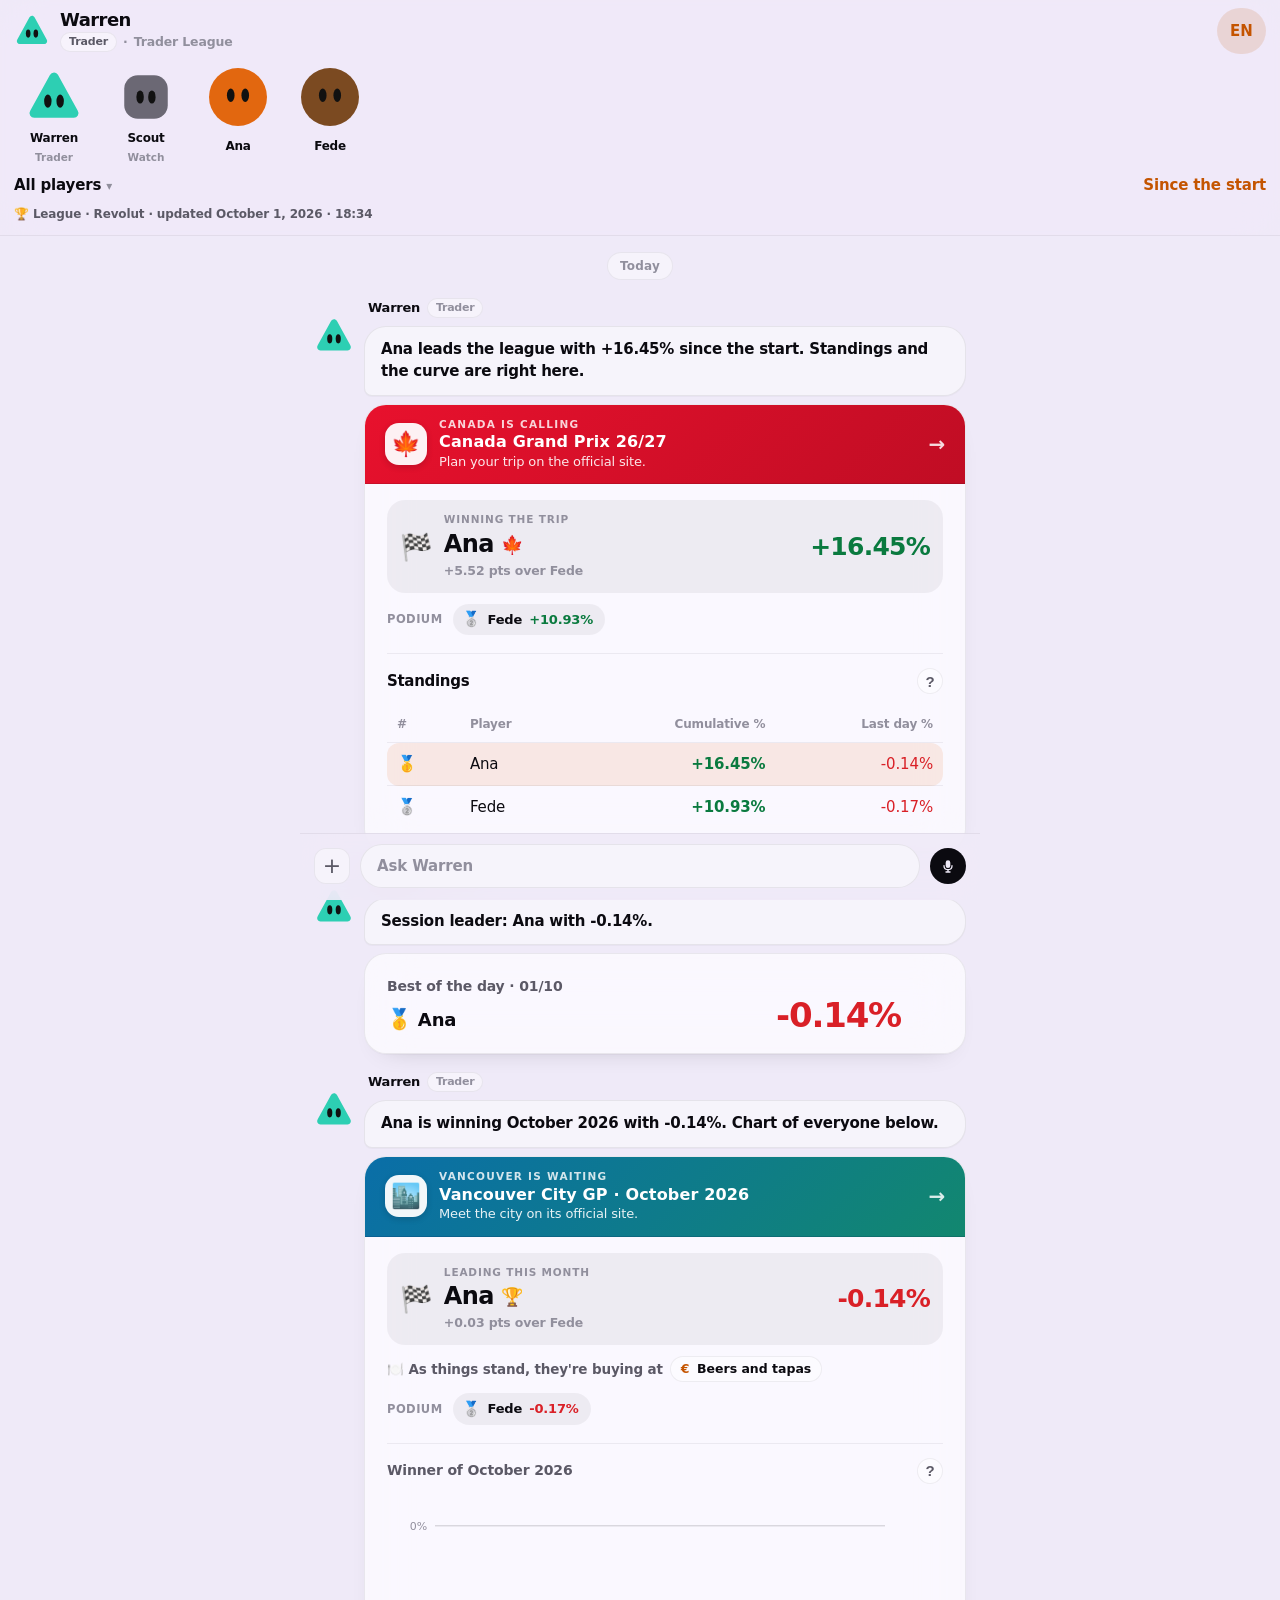
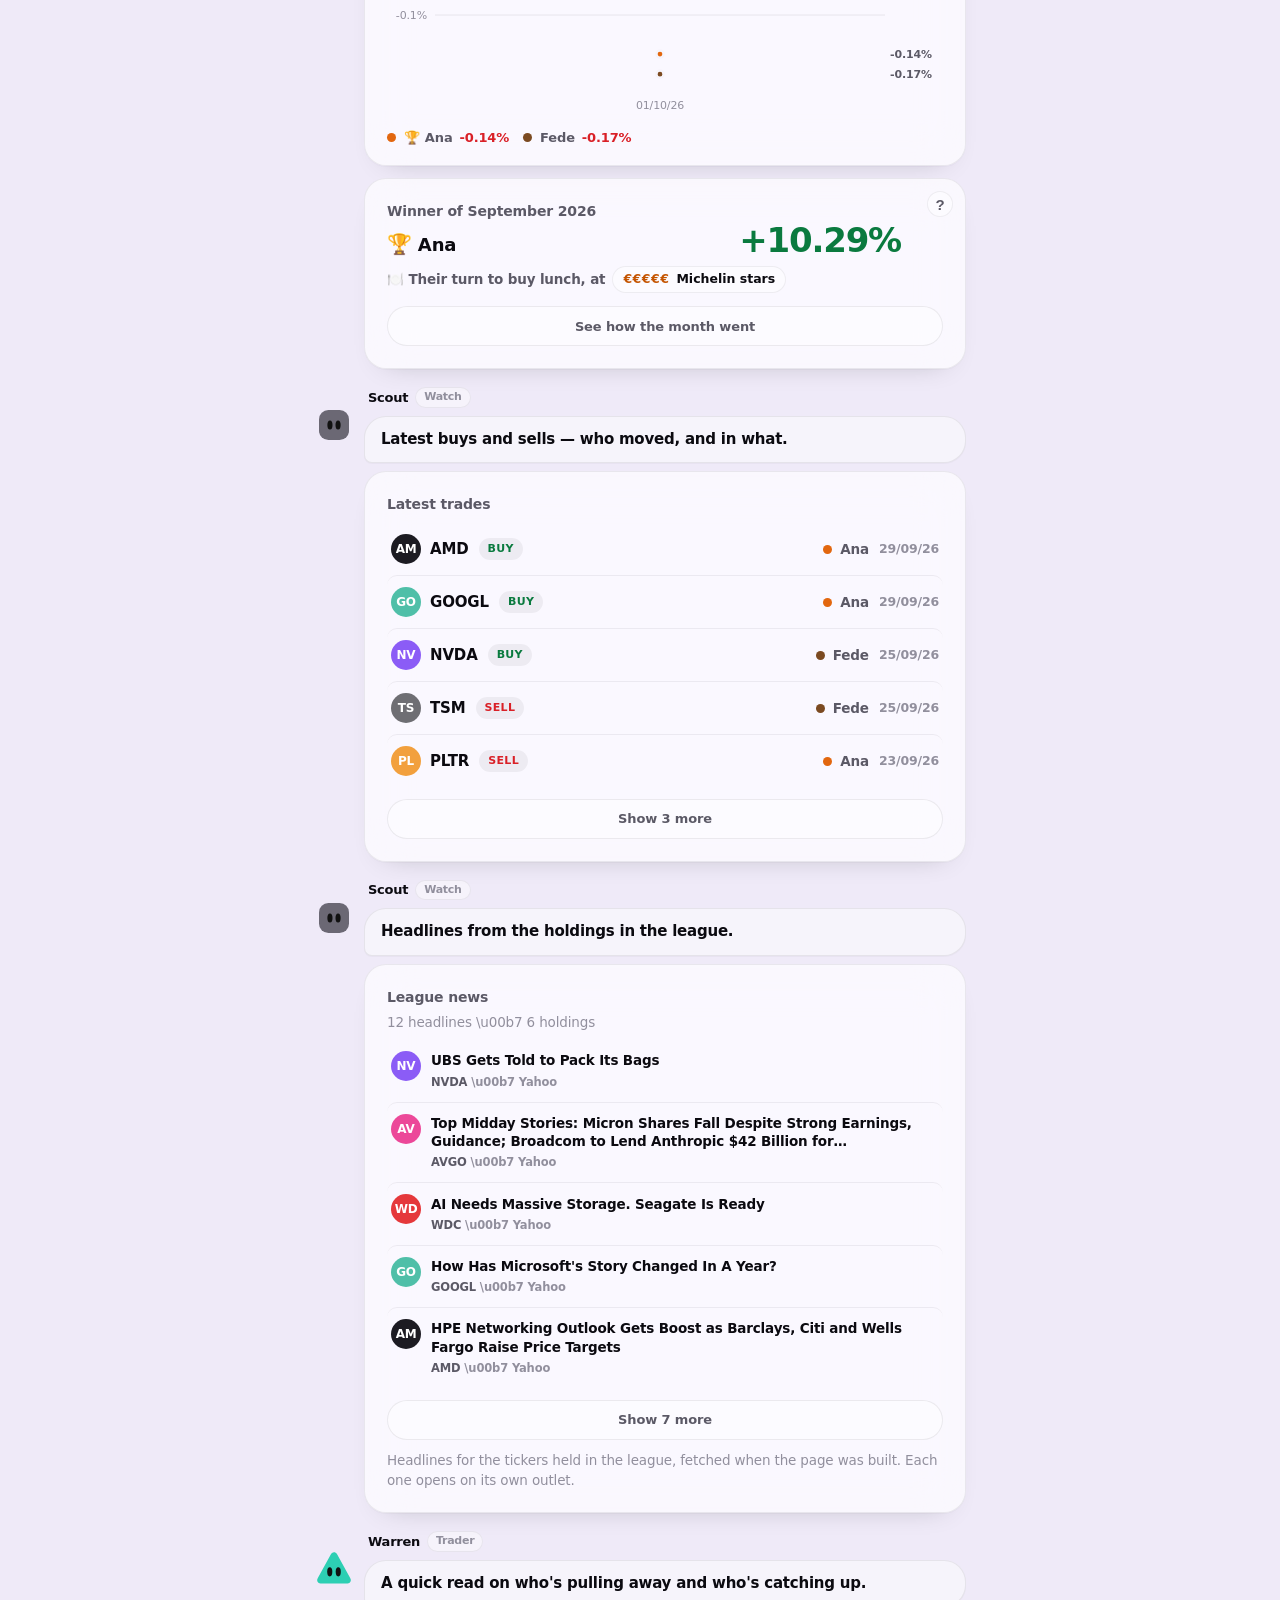
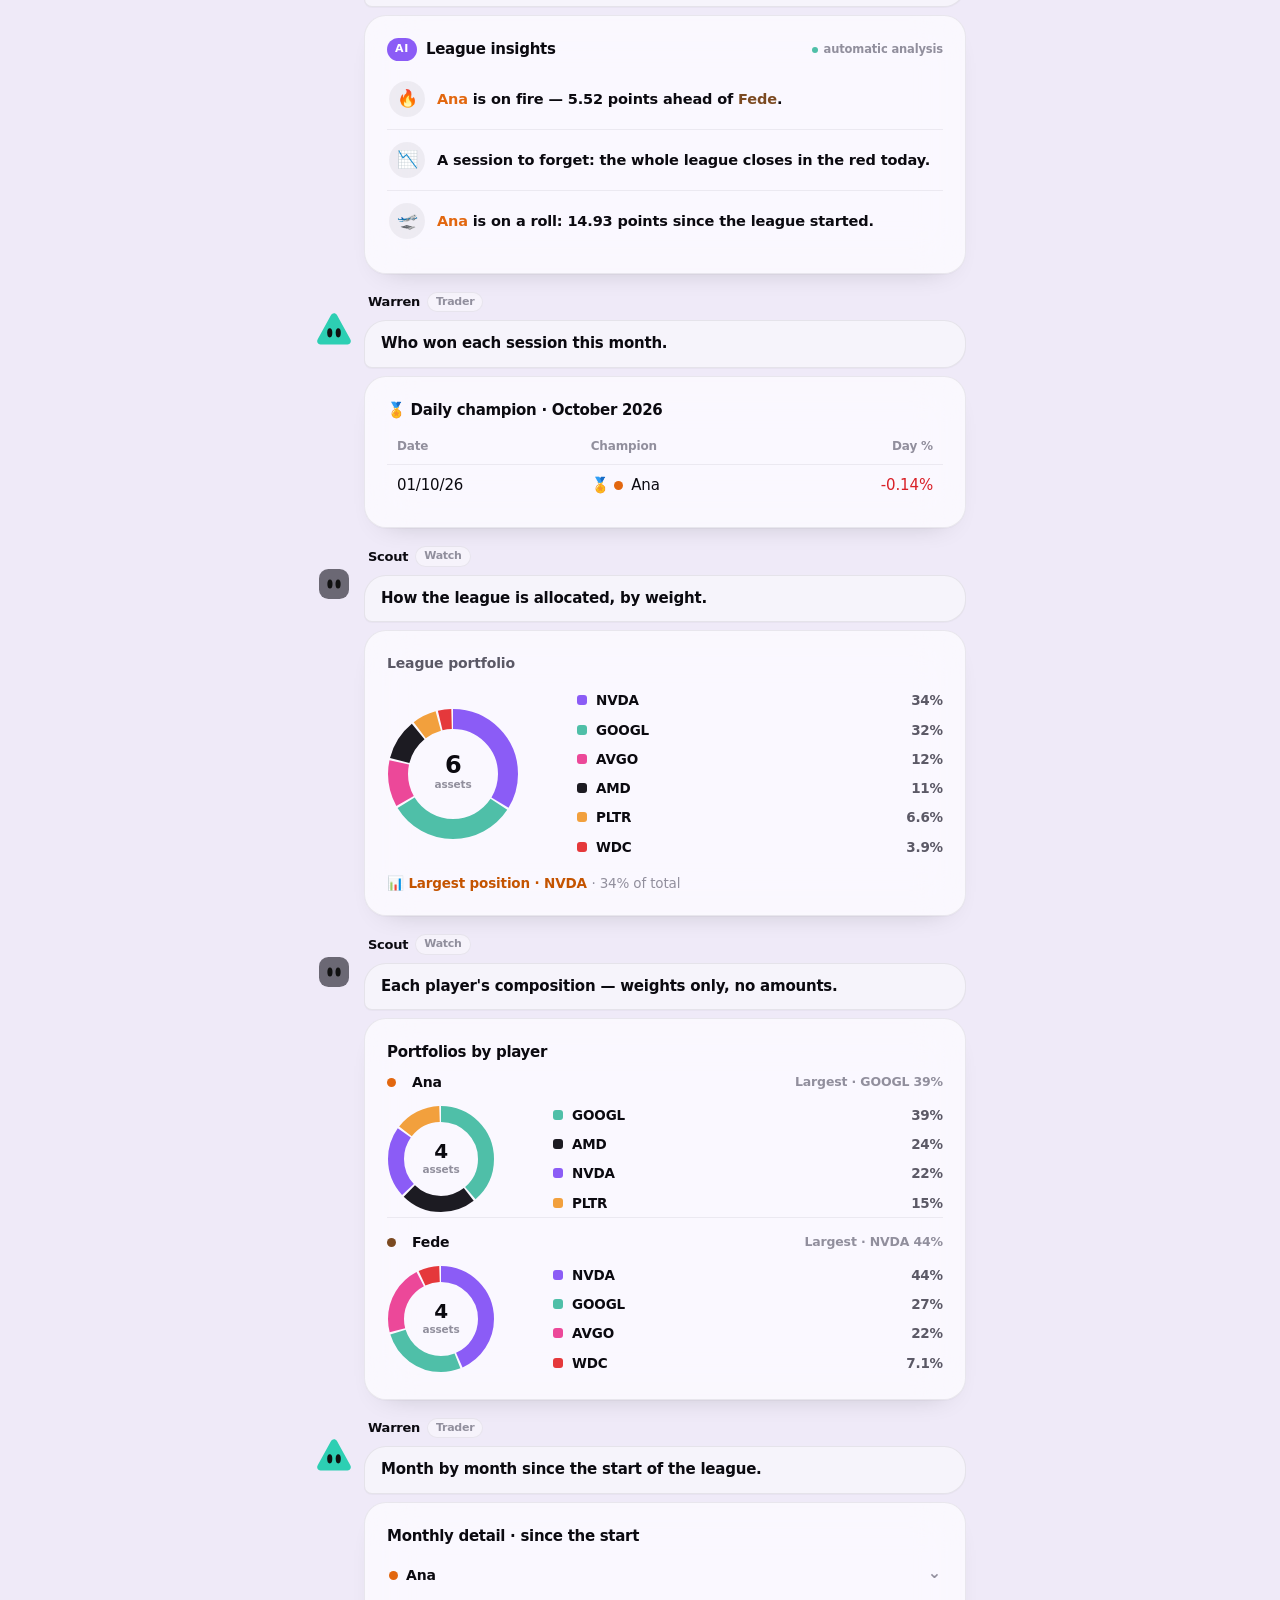
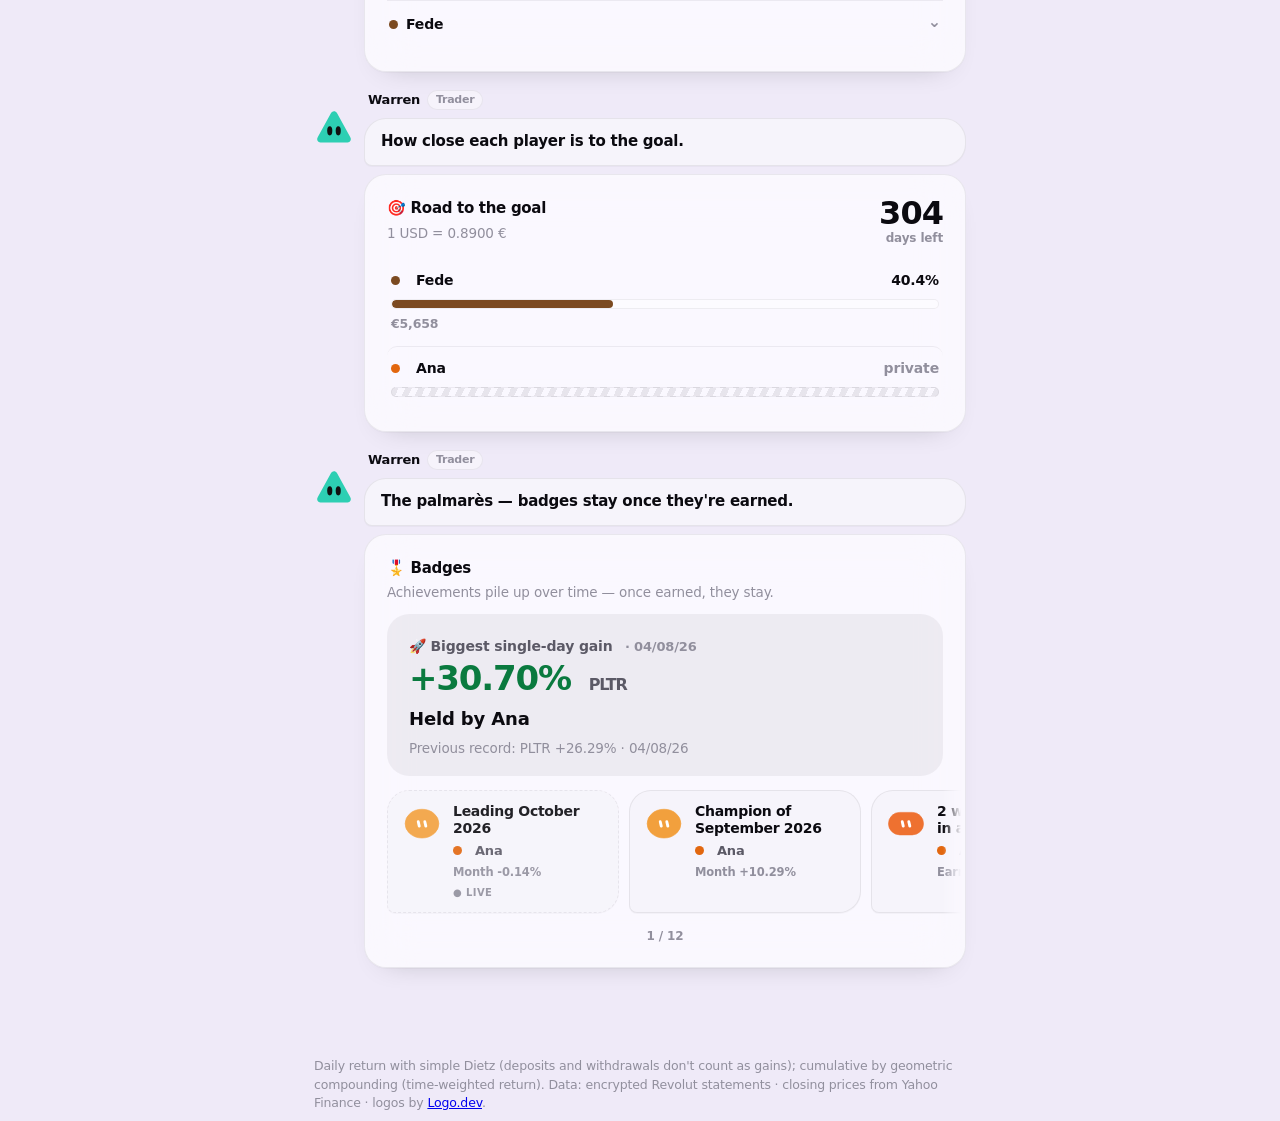
==== docs/index.html @ 8d46b1fe "Insignias que caben en el móvil y tarjetas con la paleta de los blobs (#101)" ====
<!doctype html>
<html lang="en">
<head>
<meta charset="utf-8">
<meta name="viewport" content="width=device-width, initial-scale=1, viewport-fit=cover">
<meta name="theme-color" content="#efeaf8" media="(prefers-color-scheme: light)">
<meta name="theme-color" content="#0e0d13" media="(prefers-color-scheme: dark)">
<link rel="apple-touch-icon" href="icon-ios.png">
<link rel="manifest" href="manifest.webmanifest" id="manifest-link">
<meta name="apple-mobile-web-app-title" content="Trader League" id="app-title-meta">
<title>🏆 Trader League</title>
<style>
:root {
    color-scheme: light;
    --ink: #0b0a10; --ink-2: #5b5966; --muted: #918f9d;
    --surface: rgba(255,255,255,0.66);
    --surface-2: rgba(255,255,255,0.42);
    --card-solid: #f6f4fb;
    --grid: rgba(11,10,16,0.08); --baseline: rgba(11,10,16,0.20);
    --ring: rgba(11,10,16,0.07); --hair: rgba(11,10,16,0.06);
    /* naranja de marca: tiñe botones, enlaces y estados activos. Tono
       profundo para que el blanco encima del botón y el texto de los
       enlaces se lean sobre el fondo claro. */
    --accent: #c45400;
    /* ganancias en verde y pérdidas en rojo (el código de color de toda la
       vida en bolsa). El rojo tira a carmín, no a teja, para que no se
       confunda con el naranja de la paleta de jugadores. */
    --up: #0a7a3f; --down: #d92027;
    --up-soft: rgba(10,122,63,0.14); --down-soft: rgba(217,32,39,0.14);
    --s1: #2a78d6; --s2: #1baf7a; --s3: #eda100; --s4: #008300;
    --s5: #4a3aa7; --s6: #e34948; --s7: #8a44cc; --s8: #eb6834;
    /* paleta de jugadores: naranja y marrón para los dos primeros y, a partir
       de ahí, tonos ocres (teja, oro viejo, cobre) para que todas las series
       se lean como una misma familia de color. */
    --p1: #e2670f; --p2: #7b4a21; --p3: #c08a12; --p4: #a63a1b;
    --p5: #8a6a2c; --p6: #ef9b3d; --p7: #55381f; --p8: #b56a3a;
    --aura-1: #ffe4c2; --aura-2: #dcd4ff; --aura-3: #ffd6ea; --aura-base: #efeaf8;
    /* paleta de los blobs (la misma familia que los agentes): colores planos y
       saturados para tickers, gráficos e insignias, en vez de tonos al azar. */
    --g1: #8b5cf6; --g2: #ee7130; --g3: #ec4899; --g4: #4fbfa8;
    --g5: #f2a03d; --g6: #e5383b; --g7: #6e6e73; --g8: #1c1b22;
    /* pastilla neutra (como «Trader» o «Coder»): gris plano, sin tinte */
    --chip: rgba(11,10,16,0.05);
  }
  @media (prefers-color-scheme: dark) {
    :root:not([data-theme="light"]) {
      color-scheme: dark;
      --ink: #f6f5fb; --ink-2: #b9b6c6; --muted: #86838f;
      --surface: rgba(30,29,38,0.62);
      --surface-2: rgba(30,29,38,0.40);
      --card-solid: #1b1a22;
      --grid: rgba(255,255,255,0.09); --baseline: rgba(255,255,255,0.22);
      --ring: rgba(255,255,255,0.10); --hair: rgba(255,255,255,0.07);
      --accent: #ea6d10;
      --up: #37c978; --down: #fa5252;
      --up-soft: rgba(55,201,120,0.18); --down-soft: rgba(250,82,82,0.18);
      --s1: #3987e5; --s2: #199e70; --s3: #c98500; --s4: #008300;
      --s5: #9085e9; --s6: #e66767; --s7: #a86fe0; --s8: #d95926;
      --p1: #ff9040; --p2: #a56b3f; --p3: #e6b93f; --p4: #e2664a;
      --p5: #c2a466; --p6: #ffc487; --p7: #8d7460; --p8: #cf8248;
      --aura-1: #3a2c55; --aura-2: #232c4d; --aura-3: #4a2740; --aura-base: #0e0d13;
      --g1: #9d74f8; --g2: #f2834a; --g3: #f062a8; --g4: #5ccdb5;
      --g5: #f4ad55; --g6: #ef5557; --g7: #8e8e94; --g8: #e9e8ee;
      --chip: rgba(255,255,255,0.08);
    }
  }
  :root[data-theme="dark"] {
    color-scheme: dark;
    --ink: #f6f5fb; --ink-2: #b9b6c6; --muted: #86838f;
    --surface: rgba(30,29,38,0.62);
    --surface-2: rgba(30,29,38,0.40);
    --card-solid: #1b1a22;
    --grid: rgba(255,255,255,0.09); --baseline: rgba(255,255,255,0.22);
    --ring: rgba(255,255,255,0.10); --hair: rgba(255,255,255,0.07);
    --accent: #ea6d10;
    --up: #37c978; --down: #fa5252;
    --up-soft: rgba(55,201,120,0.18); --down-soft: rgba(250,82,82,0.18);
    --s1: #3987e5; --s2: #199e70; --s3: #c98500; --s4: #008300;
    --s5: #9085e9; --s6: #e66767; --s7: #a86fe0; --s8: #d95926;
    --p1: #ff9040; --p2: #a56b3f; --p3: #e6b93f; --p4: #e2664a;
    --p5: #c2a466; --p6: #ffc487; --p7: #8d7460; --p8: #cf8248;
    --aura-1: #3a2c55; --aura-2: #232c4d; --aura-3: #4a2740; --aura-base: #0e0d13;
    --g1: #9d74f8; --g2: #f2834a; --g3: #f062a8; --g4: #5ccdb5;
    --g5: #f4ad55; --g6: #ef5557; --g7: #8e8e94; --g8: #e9e8ee;
    --chip: rgba(255,255,255,0.08);
  }
  * { box-sizing: border-box; margin: 0; }
  html {
    -webkit-text-size-adjust: 100%;
    min-height: 100%;
    background: var(--aura-base);
  }
  body {
    color: var(--ink);
    font: 15px/1.5 -apple-system, BlinkMacSystemFont, "SF Pro Display",
          system-ui, "Segoe UI", Roboto, sans-serif;
    letter-spacing: -0.01em;
    /* el aura del fondo se difumina justo arriba y la primera línea (el sello
       de «actualizado») le quedaba pegada: 34px de aire la despegan del borde
       —y del notch, que suma su propio safe-area. */
    padding:
      calc(34px + env(safe-area-inset-top))
      calc(14px + env(safe-area-inset-right))
      calc(40px + env(safe-area-inset-bottom))
      calc(14px + env(safe-area-inset-left));
    min-height: 100vh;
    min-height: 100dvh;
    background: transparent;
  }
  main { max-width: 760px; margin: 0 auto; display: grid; gap: 12px; }
  main > * { min-width: 0; }

  /* header */
  header { padding: 4px 6px 6px; }
  .eyebrow { color: var(--ink-2); font-size: 13px; font-weight: 600; }
  .hrow { display: flex; align-items: center; justify-content: space-between; gap: 12px; margin-top: 6px; }
  h1 { font-size: clamp(30px, 9vw, 40px); font-weight: 800; letter-spacing: -0.035em; line-height: 1.02; }
  .upload {
    flex: none; text-decoration: none; color: #fff; background: var(--accent);
    width: 46px; height: 46px; border-radius: 999px; display: grid; place-items: center;
    box-shadow: 0 8px 18px -6px color-mix(in srgb, var(--accent) 75%, transparent);
  }
  .upload svg { display: block; }
  .upload:active { transform: translateY(1px); }
  .hbtns { flex: none; display: flex; align-items: center; gap: 10px; }
  /* selector de idioma: el botón muestra el idioma activo y despliega el
     menú con los tres disponibles (inglés, japonés y francés). */
  .langwrap { position: relative; flex: none; }
  .lang {
    flex: none; border: 0; cursor: pointer; color: var(--accent);
    background: color-mix(in srgb, var(--accent) 14%, transparent);
    min-width: 46px; height: 46px; padding: 0 13px; border-radius: 999px;
    display: grid; place-items: center; font-family: inherit;
    font-weight: 800; font-size: 15px; letter-spacing: 0.01em; line-height: 1;
  }
  .lang:active { transform: translateY(1px); }
  .langmenu {
    position: absolute; z-index: 40; top: calc(100% + 8px); right: 0;
    min-width: 172px; padding: 6px; border-radius: 20px;
    background: var(--card-solid); border: 1px solid var(--ring);
    box-shadow: 0 1px 1px rgba(11,10,16,0.04), 0 18px 36px -20px rgba(11,10,16,0.55);
    display: grid; gap: 2px;
  }
  .langmenu[hidden] { display: none; }
  .langmenu button {
    display: flex; align-items: center; justify-content: space-between; gap: 10px;
    width: 100%; padding: 10px 12px; border: 0; border-radius: 14px; cursor: pointer;
    background: transparent; color: var(--ink); font-family: inherit;
    font-size: 15px; font-weight: 700; letter-spacing: -0.01em; text-align: left;
  }
  .langmenu button:hover { background: var(--surface-2); }
  .langmenu button[aria-checked="true"] { color: var(--accent); }
  .langmenu .tick { font-size: 13px; font-weight: 800; opacity: 0; }
  .langmenu button[aria-checked="true"] .tick { opacity: 1; }
  /* japonés: el título es más ancho (kana a cuerpo completo); se reduce y se
     fuerza a una sola línea para que no se parta en dos renglones */
  html[lang="ja"] h1 { font-size: clamp(22px, 6.4vw, 30px); white-space: nowrap; }
  .hbar { display: flex; align-items: center; justify-content: space-between; gap: 10px; margin-top: 14px; }
  .chip { font-weight: 700; font-size: 15px; color: var(--ink); }
  .chip .caret { color: var(--muted); font-size: 12px; }
  .period { font-weight: 700; font-size: 15px; color: var(--accent); }

  /* tarjetas */
  .card {
    background: var(--surface);
    -webkit-backdrop-filter: blur(24px) saturate(150%);
    backdrop-filter: blur(24px) saturate(150%);
    border: 1px solid var(--ring);
    border-radius: 26px; padding: 18px;
    box-shadow: 0 1px 1px rgba(11,10,16,0.03), 0 12px 28px -22px rgba(11,10,16,0.30);
  }
  .card h2 { font-size: 15px; font-weight: 700; letter-spacing: -0.02em; }
  .card.warn { border-color: color-mix(in srgb, var(--s3) 55%, var(--ring)); background: color-mix(in srgb, var(--s3) 10%, var(--surface)); }

  /* widgets */
  /* sin ``min-width: 0`` una tabla ancha estiraría su tarjeta y con ella toda
     la página: así la clasificación se desplaza dentro de su propio ``.overx``. */
  #widgets > * { min-width: 0; }
  .widget { position: relative; overflow: hidden; padding-bottom: 0; }
  /* interrogante: abre el modal que explica cómo se calcula la rentabilidad */
  .whelp { position: absolute; z-index: 3; top: 12px; right: 12px;
           width: 26px; height: 26px; border-radius: 999px; flex: none;
           border: 1px solid var(--hair); background: var(--surface-2);
           color: var(--ink-2); font-size: 15px; font-weight: 800; line-height: 1;
           cursor: pointer; display: grid; place-items: center;
           transition: color .12s ease, border-color .12s ease; }
  .whelp:hover { color: var(--accent); border-color: color-mix(in srgb, var(--accent) 45%, var(--hair)); }
  .whelp:active { transform: translateY(1px); }
  #month-prev-card .wlabel { padding-right: 34px; }
  .wlabel { color: var(--ink-2); font-size: 14px; font-weight: 600; }
  .wbig { font-size: clamp(26px, 8vw, 34px); font-weight: 800; letter-spacing: -0.035em; line-height: 1.1; margin-top: 3px; display: flex; align-items: baseline; flex-wrap: wrap; gap: 4px 10px; }
  .wbig.sm { font-size: clamp(22px, 6.6vw, 28px); white-space: nowrap; }
  .num { font-variant-numeric: tabular-nums; }
  /* «mercado cerrado»: etiqueta junto al ganador de la última jornada, para
     que se vea que el dato es de la sesión ya cerrada y no de hoy. */
  .closed-tag { flex: none; font-size: 11px; font-weight: 800; letter-spacing: 0.03em;
                text-transform: uppercase; padding: 3px 9px; border-radius: 999px;
                background: var(--surface-2); border: 1px solid var(--hair);
                color: var(--ink-2); }
  @keyframes pulse {
    0% { box-shadow: 0 0 0 0 color-mix(in srgb, currentColor 55%, transparent); }
    70% { box-shadow: 0 0 0 6px transparent; }
    100% { box-shadow: 0 0 0 0 transparent; }
  }
  .wsub { color: var(--ink-2); font-size: 13.5px; font-weight: 600; margin-top: 4px; }
  .bestname { color: var(--ink); font-size: 18px; font-weight: 700; margin-top: 8px; display: flex; align-items: center; gap: 6px; flex-wrap: wrap; }
  .bestname .medal { font-size: 20px; line-height: 1; }
  .wsub.muted { color: var(--muted); font-weight: 500; }
  .wsub.treat { color: var(--ink-2); font-weight: 700; margin-top: 6px;
                display: flex; align-items: center; gap: 7px; flex-wrap: wrap; }
  /* categoría del restaurante: la rentabilidad del mes decide lo caro que es
     el sitio donde invita el ganador. El chip cuelga de la frase («le toca
     invitar a…») y abre la misma escala que la ? de la tarjeta. */
  .tchip { display: inline-flex; align-items: center; gap: 7px; cursor: pointer;
           font: inherit; font-size: 12.5px; font-weight: 700; color: var(--ink);
           padding: 3px 10px; border-radius: 999px;
           background: var(--surface-2); border: 1px solid var(--hair);
           transition: border-color .12s ease; }
  .tchip:hover { border-color: color-mix(in srgb, var(--accent) 45%, var(--hair)); }
  .tchip:active { transform: translateY(1px); }
  .tchip .eur { color: var(--accent); font-weight: 800; letter-spacing: 0.04em; }
  svg.spark { display: block; width: 100%; height: 100%; }
  /* «mejor del día»: tarjeta a ancho completo (nombre a la izquierda, % a la
     derecha), con el aire de abajo que el resto de widgets deja para su spark. */
  #best-card { padding-bottom: 18px; }
  #best-card .bestname { margin-top: 6px; }
  /* «mejor del mes pasado»: mismo formato que el mejor del día (titular + %) y
     un «ver más» al pie que abre la gráfica del mes en el segundo nivel. */
  #month-prev-card .bestname { margin-top: 6px; }
  #month-prev-card .more { margin-top: 14px; }

  /* «ganador del mes»: el mes en curso va a ancho completo con la evolución de
     todos los jugadores (cada uno con su color), no solo la del campeón; el mes
     pasado se queda en titular y manda su gráfica al segundo nivel. */
  .mrow { display: grid; grid-template-columns: 1fr; gap: 12px; }
  .card.widget.month { padding-bottom: 18px; }
  .mhead { display: flex; align-items: flex-end; justify-content: space-between;
           gap: 10px 16px; flex-wrap: wrap; }
  .mhead .mhead-l { min-width: 0; }
  .mhead .wbig { margin-top: 0; }
  .mchart { margin-top: 12px; }
  .mchart svg { display: block; width: 100%; height: auto; }
  .mlegend { margin-top: 10px; gap: 7px 14px; font-size: 12.5px; }
  .mlegend .mval { margin-left: 7px; font-weight: 700; font-variant-numeric: tabular-nums; }
  .mlegend .mtrophy { margin-right: 5px; }

  /* insignias (badges): récord destacado de la liga + rejilla de logros. */
  .card.record { padding-bottom: 18px; background: var(--chip); border: none;
                 box-shadow: none; -webkit-backdrop-filter: none; backdrop-filter: none; }
  .record .record-tk { font-size: 16px; font-weight: 700; color: var(--ink-2); margin-left: 8px; }
  #record-date { color: var(--muted); font-weight: 600; font-size: 13px; margin-left: 8px; }
  /* carrusel: cada logro es su propia tarjeta y se pasan deslizando en
     horizontal, con anclaje (scroll-snap) para que ninguna quede a medias. El
     carril se sale del acolchado de la tarjeta para llegar a los bordes: así se
     ve que hay más insignias esperando a la derecha. */
  .badge-rail {
    display: flex; gap: 10px; overflow-x: auto; overscroll-behavior-x: contain;
    scroll-snap-type: x mandatory; -webkit-overflow-scrolling: touch;
    margin: 0 -18px; padding: 2px 18px 4px; scroll-padding-left: 18px;
    scrollbar-width: none;
    /* las tarjetas que entran y salen se desvanecen en los bordes en vez de
       cortarse a hachazos contra el borde redondeado de la tarjeta madre */
    -webkit-mask-image: linear-gradient(to right, transparent 0, #000 18px,
                        #000 calc(100% - 18px), transparent 100%);
    mask-image: linear-gradient(to right, transparent 0, #000 18px,
                #000 calc(100% - 18px), transparent 100%);
  }
  .badge-rail::-webkit-scrollbar { display: none; }
  .badge-rail:focus-visible { outline: 2px solid var(--accent); outline-offset: 3px; border-radius: 18px; }
  .badge { position: relative; display: flex; align-items: flex-start; gap: 11px;
           padding: 12px 14px; border-radius: 22px 22px 22px 8px;
           background: var(--card-solid); border: 1px solid var(--ring);
           box-shadow: 0 1px 1px rgba(11,10,16,0.03);
           flex: 0 0 clamp(196px, 72%, 232px); scroll-snap-align: start; }
  /* puntos del carrusel (o «3 / 27» si hay demasiadas para pintar un punto por
     insignia): indican en cuál se está y permiten saltar a otra. */
  .badge-nav { display: flex; justify-content: center; align-items: center; gap: 6px; margin-top: 10px; }
  .badge-nav button { width: 7px; height: 7px; padding: 0; border: 0; border-radius: 999px;
                      background: var(--hair); cursor: pointer;
                      transition: width .18s ease, background-color .18s ease; }
  .badge-nav button.on { width: 20px; background: var(--accent); }
  .badge-nav .count { font-size: 12px; font-weight: 700; color: var(--muted);
                      font-variant-numeric: tabular-nums; }
  .badge.prov { border-style: dashed; opacity: 0.9; }
  .badge .bico, .mbadge-chip .i { flex: 0 0 auto; display: block; }
  .badge .bico { width: 40px; height: 40px; }
  .bico svg, .mbadge-chip .i svg { display: block; width: 100%; height: 100%; }
  .badge .btext { min-width: 0; }
  .badge .btitle { font-weight: 800; font-size: 14px; letter-spacing: -0.02em; color: var(--ink); line-height: 1.2; }
  .badge .bwho { display: flex; align-items: center; gap: 5px; margin-top: 4px;
                 font-size: 13px; font-weight: 700; letter-spacing: -0.015em; color: var(--ink-2); }
  .badge .bmeta { font-size: 11.5px; color: var(--muted); font-weight: 600; margin-top: 3px; }
  .badge .ptag { font-size: 10px; font-weight: 700; letter-spacing: .04em; text-transform: uppercase;
                 color: var(--muted); margin-top: 4px; }
  /* insignias compactas dentro de la ficha del jugador */
  .mbadges { display: flex; flex-wrap: wrap; gap: 8px; }
  .mbadge-chip { display: inline-flex; align-items: center; gap: 7px;
                 background: var(--chip); border: 1px solid transparent;
                 padding: 5px 12px 5px 6px; border-radius: 999px;
                 font-weight: 700; font-size: 13px; color: var(--ink); }
  .mbadge-chip.prov { border: 1px dashed var(--hair); }
  .mbadge-chip .i { width: 24px; height: 24px; }

  /* cabecera de un Gran Premio: banner a sangre en lo alto de su tarjeta que
     presenta la carrera y enlaza a la web oficial del destino en el idioma
     activo. La chapa (``.gpban``) es la misma para los dos —la general y el
     mes—; cada uno pone encima su color de marca, fijo en claro y oscuro. */
  .gpban { display: flex; align-items: center; gap: 12px;
           margin: 0 -18px; padding: 13px 16px; text-decoration: none;
           color: #fff; border-bottom: 1px solid rgba(11,10,16,0.14); }
  .gpban:active { transform: translateY(1px); }
  .gpban .cicon { flex: none; width: 42px; height: 42px; border-radius: 14px;
                  display: grid; place-items: center; font-size: 24px; line-height: 1;
                  background: rgba(255,255,255,0.94);
                  box-shadow: 0 2px 6px rgba(11,10,16,0.16); }
  .gpban .ctext { flex: 1 1 0; min-width: 0; }
  .gpban .ckicker { display: block; font-size: 10.5px; font-weight: 800;
                    letter-spacing: 0.12em; text-transform: uppercase;
                    line-height: 1.2; color: rgba(255,255,255,0.82); }
  .gpban .cmain { display: block; margin-top: 2px; font-size: 16px; font-weight: 800;
                  letter-spacing: 0.01em; line-height: 1.2; }
  .gpban .csub { display: block; margin-top: 2px; font-size: 13px;
                 font-weight: 500; line-height: 1.3; color: rgba(255,255,255,0.90); }
  .gpban .carrow { flex: none; font-size: 20px; font-weight: 800; opacity: 0.85; }
  /* Canadá (la general): el rojo de la bandera, que es el de la marca. */
  .ca-banner { background: linear-gradient(135deg, #e8112d, #c00d24); }
  /* Vancouver (el mes en curso): el azul del Pacífico y el verde del bosque,
     los colores con los que se presenta la ciudad. */
  .vc-banner { background: linear-gradient(135deg, #0a6ea8, #12876f); }

  /* Gran Premio de Canadá: quién va ganando la general —y con ella el viaje—
     antes de la parrilla completa. El líder va tintado con su propio color
     (``--lead``, el mismo de su fila) y el resto del podio va en fichas; los
     tres abren su ficha de jugador. */
  #hero-card { padding-top: 0; overflow: hidden; }
  .gp { padding-top: 16px; }
  .gp-lead { display: flex; align-items: center; gap: 8px 12px; flex-wrap: wrap;
             padding: 12px 13px;
             border-radius: 18px; background: var(--chip); }
  .gp-lead.clk:hover { background: color-mix(in srgb, var(--ink) 8%, transparent); }
  .gp-lead .gp-flag { flex: none; font-size: 26px; line-height: 1; }
  /* en pantallas estrechas el acumulado baja a su propia línea antes que
     estrujar el nombre del líder (``1 1 120px``: ese es el punto de corte) */
  .gp-lead .gp-l { min-width: 0; flex: 1 1 120px; }
  .gp-kicker { font-size: 10.5px; font-weight: 800; letter-spacing: 0.08em;
               text-transform: uppercase;
               color: var(--muted); }
  .gp-name { display: flex; align-items: center; gap: 7px; margin-top: 3px;
             font-size: clamp(20px, 5.5vw, 24px); font-weight: 800;
             letter-spacing: -0.025em; line-height: 1.15; color: var(--ink); }
  /* nombres largos: se recortan antes que empujar al acumulado o desbordar */
  .gp-name > span:first-child { min-width: 0; overflow: hidden;
                                text-overflow: ellipsis; white-space: nowrap; }
  .gp-name .leaf { flex: none; font-size: 18px; line-height: 1; }
  .gp-gap { margin-top: 3px; color: var(--muted); font-size: 12.5px; font-weight: 600;
            font-variant-numeric: tabular-nums;
            overflow: hidden; text-overflow: ellipsis; white-space: nowrap; }
  .gp-cum { flex: none; margin-left: auto; font-size: clamp(19px, 5.6vw, 25px);
            font-weight: 800; letter-spacing: -0.03em; white-space: nowrap; }
  .gp-podium { display: flex; align-items: center; gap: 8px 10px;
               flex-wrap: wrap; margin-top: 11px; }
  .gp-plabel { color: var(--muted); font-size: 11.5px; font-weight: 700;
               letter-spacing: 0.04em; text-transform: uppercase; }
  .gp-chips { display: flex; flex-wrap: wrap; gap: 8px; }
  .gp-chip { display: inline-flex; align-items: center; gap: 7px;
             padding: 6px 12px 6px 9px; border-radius: 999px;
             background: var(--chip);
             font-size: 13px; font-weight: 700; color: var(--ink); }
  .gp-chip:hover { background: color-mix(in srgb, var(--ink) 8%, transparent); }
  .gp-chip .m { flex: none; font-size: 15px; line-height: 1; }
  .gp-chip .n { min-width: 0; overflow: hidden; text-overflow: ellipsis; white-space: nowrap; }
  .gp-chip .v { font-variant-numeric: tabular-nums; }
  /* la parrilla completa cuelga del podio, separada por un filete: es la
     comparativa de siempre, con todos los jugadores. */
  .gp-h2 { display: flex; align-items: center; gap: 10px; margin-top: 18px;
           padding-top: 14px; border-top: 1px solid var(--hair); }
  /* sin jugadores no hay podio del que colgar: fuera el filete de separación */
  .gp-h2.bare { margin-top: 16px; padding-top: 0; border-top: none; }
  #hero-card .whelp, #month-cur-card .whelp {
    position: static; flex: none; margin-left: auto; }
  /* el mes en curso es la otra carrera: mismo bloque de líder y podio bajo su
     propio banner, y la gráfica de todos los jugadores debajo, intacta. */
  #month-cur-card { padding-top: 0; }
  #month-cur-card .gp .treat { margin-top: 11px; }

  /* widget de cartera: gráfico de tarta (cada porción = su peso real) */
  .donut-wrap { display: flex; align-items: center; gap: 18px; margin-top: 16px; }
  .donut { flex: none; display: block; }
  .donut-legend { flex: 1 1 0; min-width: 0; list-style: none;
                  display: flex; flex-direction: column; gap: 9px; }
  .dl { display: flex; align-items: center; gap: 9px; font-size: 13.5px; }
  .dl .dot { width: 10px; height: 10px; border-radius: 3px; flex: none; }
  .dl .tk { font-weight: 700; color: var(--ink); letter-spacing: -0.01em;
            overflow: hidden; text-overflow: ellipsis; white-space: nowrap; }
  .dl .w { margin-left: auto; font-weight: 700; color: var(--ink-2); font-variant-numeric: tabular-nums; }
  .donut-center { fill: var(--ink); font-weight: 800; letter-spacing: -0.02em; }
  .donut-sub { fill: var(--muted); font-weight: 600; }
  .alloc-insight { margin-top: 16px; font-size: 13.5px; font-weight: 700; color: var(--accent); }
  .alloc-insight .muted { color: var(--muted); font-weight: 500; }

  /* carteras por jugador */
  .wallet { border-top: 1px solid var(--hair); padding: 14px 0 4px; }
  .wallet:first-child { border-top: none; padding-top: 4px; }
  .whead { display: flex; align-items: center; gap: 8px; font-weight: 700; font-size: 14px; }
  .whead .top { margin-left: auto; font-size: 12.5px; font-weight: 600; color: var(--muted); font-variant-numeric: tabular-nums; }
  .wallet .donut-wrap { margin-top: 12px; }

  .pos { color: var(--up); } .neg { color: var(--down); }

  /* objetivo de la liga: barra de avance por jugador + cuenta atrás */
  .goal-head { display: flex; align-items: flex-start; justify-content: space-between;
               gap: 10px 14px; }
  .goal-head .goal-l { min-width: 0; flex: 1 1 auto; }
  .goal-count { flex: none; text-align: right; line-height: 1.05; }
  .goal-count .num { font-size: clamp(26px, 7vw, 32px); font-weight: 800;
                     letter-spacing: -0.03em; font-variant-numeric: tabular-nums; }
  .goal-count .lbl { display: block; color: var(--muted); font-size: 12px;
                     font-weight: 600; margin-top: 2px; }
  .goal-row { border-top: 1px solid var(--hair); padding: 11px 4px 12px; border-radius: 10px; }
  .goal-row:first-child { border-top: none; }
  .goal-row.clk { cursor: pointer; }
  .goal-row.clk:hover { background: var(--surface-2); }
  .goal-row.clk:hover .nm { color: var(--accent); }
  .goal-top { display: flex; align-items: center; gap: 8px; font-size: 14px; }
  .goal-top .nm { font-weight: 700; overflow: hidden; text-overflow: ellipsis; white-space: nowrap; }
  .goal-top .pct { margin-left: auto; flex: none; font-weight: 800;
                   font-variant-numeric: tabular-nums; }
  .goal-top .pct.done { color: var(--s2); }
  .goal-top .pct.hidden { color: var(--muted); font-weight: 600; }
  .goal-bar { position: relative; height: 10px; border-radius: 999px; margin-top: 8px;
              background: var(--surface-2); border: 1px solid var(--hair); overflow: hidden; }
  .goal-bar > span { display: block; height: 100%; border-radius: 999px; min-width: 3px; }
  /* sin permiso para publicar el avance: barra en trama, nunca a medias */
  .goal-bar.priv { background: repeating-linear-gradient(115deg,
      var(--grid) 0 6px, transparent 6px 12px); }
  .goal-meta { color: var(--muted); font-size: 12.5px; font-weight: 600; margin-top: 6px;
               font-variant-numeric: tabular-nums; }

  /* listados largos: 5 filas y el resto detrás de «ver más». El !important no
     es pereza: las filas que oculta traen su propio ``display`` (flex en las
     operaciones, en la sesión extendida y en las insignias), con la misma
     especificidad, así que sin él gana la que se declare más abajo. */
  .xtra { display: none !important; }
  .more { display: block; width: 100%; margin-top: 12px; padding: 9px 14px;
          font: inherit; font-size: 13px; font-weight: 700; letter-spacing: -0.01em;
          color: var(--ink-2); background: var(--surface-2); cursor: pointer;
          border: 1px solid var(--ring); border-radius: 999px; }
  .more:hover { color: var(--accent); }

  /* sesión extendida: pre-market / after-hours valor a valor. La página es
     estática, así que la cabecera lleva siempre la hora de la foto. */
  .ext-head { display: flex; align-items: flex-start; justify-content: space-between;
              gap: 10px 16px; flex-wrap: wrap; }
  .ext-head .wbig { margin-top: 0; }
  .ext-when { display: inline-flex; align-items: center; gap: 5px; margin-left: 8px;
              color: var(--muted); font-weight: 600; font-size: 12.5px; }
  .ext-when .dot { width: 7px; height: 7px; border-radius: 999px; background: var(--accent);
                   color: var(--accent); animation: pulse 2.4s infinite; }
  .ext-list { margin-top: 12px; }
  .ext-row { display: flex; align-items: center; gap: 10px; padding: 10px 4px;
             border-top: 1px solid var(--hair); border-radius: 10px; }
  .ext-row:first-child { border-top: none; }
  .ext-row.clk { cursor: pointer; }
  .ext-row.clk:hover { background: var(--surface-2); }
  .ext-row.clk:hover .sym { color: var(--accent); }
  .ext-row .logo, .ext-row .mono { width: 30px; height: 30px; flex: none; }
  .ext-row .tk { display: flex; flex-direction: column; gap: 1px; min-width: 0; }
  .ext-row .sym { font-weight: 700; letter-spacing: -0.01em; white-space: nowrap; }
  .ext-row .nm { color: var(--muted); font-weight: 600; font-size: 12.5px;
                 overflow: hidden; text-overflow: ellipsis; white-space: nowrap; }
  .ext-row .px { margin-left: auto; flex: none; color: var(--ink-2); font-weight: 600;
                 font-size: 13.5px; font-variant-numeric: tabular-nums; }
  .ext-row .pct { flex: none; min-width: 74px; text-align: right; font-weight: 800;
                  font-variant-numeric: tabular-nums; }

  /* widget de últimas operaciones (fecha · compra/venta · ticker · jugador) */
  .op-row { display: flex; align-items: center; gap: 10px; padding: 11px 4px;
            border-top: 1px solid var(--hair); border-radius: 10px; }
  .op-row:first-child { border-top: none; }
  .op-row.clk { cursor: pointer; }
  .op-row.clk:hover { background: var(--surface-2); }
  .op-row.clk:hover .op-tk .sym { color: var(--accent); }
  .op-tk { flex: none; display: inline-flex; align-items: center; gap: 9px;
           font-weight: 700; letter-spacing: -0.01em; }
  .op-tk .logo, .op-tk .mono { width: 30px; height: 30px; }
  .op-tk .sym { white-space: nowrap; }
  .op-act { flex: none; font-size: 11px; font-weight: 800; letter-spacing: 0.03em;
            text-transform: uppercase; padding: 3px 9px; border-radius: 999px; }
  .op-act { background: var(--chip); }
  .op-act.buy { color: var(--up); }
  .op-act.sell { color: var(--down); }
  .op-name { display: inline-flex; align-items: center; margin-left: auto;
             color: var(--ink-2); font-weight: 600; font-size: 13.5px; min-width: 0; }
  .op-name .nm { overflow: hidden; text-overflow: ellipsis; white-space: nowrap; }
  .op-date { flex: none; color: var(--muted); font-weight: 600; font-size: 12.5px;
             font-variant-numeric: tabular-nums; }
  .op-tk.clk:hover .sym, .op-name.clk:hover .nm { color: var(--accent); }

  /* widget de noticias de la liga (titulares de los valores en cartera) */
  .nw-row { display: flex; align-items: flex-start; gap: 10px; padding: 11px 4px;
            border-top: 1px solid var(--hair); border-radius: 10px;
            text-decoration: none; color: inherit; }
  .nw-row:first-child { border-top: none; }
  .nw-row:hover { background: var(--surface-2); }
  .nw-row:hover .nw-t { color: var(--accent); }
  .nw-row .logo, .nw-row .mono { width: 30px; height: 30px; flex: none; }
  .nw-b { min-width: 0; }
  .nw-t { font-size: 13.5px; font-weight: 700; line-height: 1.35;
          /* dos líneas como mucho: el titular no puede comerse la tarjeta */
          display: -webkit-box; -webkit-box-orient: vertical; -webkit-line-clamp: 2;
          overflow: hidden; }
  .nw-m { color: var(--muted); font-size: 11.5px; font-weight: 600; margin-top: 4px;
          overflow: hidden; text-overflow: ellipsis; white-space: nowrap; }
  .nw-m .sym { color: var(--ink-2); font-weight: 800; }

  /* insights generados por IA */
  .ai-head { display: flex; align-items: center; gap: 9px; }
  .ai-badge {
    font-size: 11px; font-weight: 800; letter-spacing: 0.06em; color: #fff;
    padding: 3px 8px; border-radius: 999px; background: var(--g1);
  }
  .ai-title { font-size: 15px; font-weight: 700; letter-spacing: -0.02em; }
  .ai-live { margin-left: auto; display: inline-flex; align-items: center; gap: 6px;
             color: var(--muted); font-size: 11.5px; font-weight: 600; }
  .ai-live .dot { width: 6px; height: 6px; border-radius: 999px; background: var(--g4);
                  animation: pulse 1.8s ease-out infinite; }
  .insights { display: grid; margin-top: 8px; }
  .insight {
    display: flex; gap: 12px; align-items: center;
    font-size: 14.5px; font-weight: 600; color: var(--ink); line-height: 1.4;
    padding: 12px 2px; border-top: 1px solid var(--hair);
    transition: opacity 0.45s ease;
  }
  .insight:first-child { border-top: none; }
  .insight .ic { flex: none; width: 36px; height: 36px; border-radius: 999px;
                 display: grid; place-items: center; font-size: 17px; line-height: 1;
                 background: var(--chip); }
  .insight .tx { min-width: 0; }
  .insight b { font-weight: 800; letter-spacing: -0.01em; }

  /* tabla ranking */
  table { border-collapse: collapse; width: 100%; }
  th, td { padding: 9px 10px; text-align: right; font-variant-numeric: tabular-nums; }
  th { color: var(--muted); font-size: 12px; font-weight: 600; border-bottom: 1px solid var(--hair); }
  td { border-bottom: 1px solid var(--hair); }
  tr:last-child td { border-bottom: none; }
  th:first-child, td:first-child, th.name, td.name { text-align: left; }
  td.rank { font-weight: 700; font-size: 15px; color: var(--muted); }
  .key { display: inline-block; width: 9px; height: 9px; border-radius: 999px;
         vertical-align: middle; margin-right: 8px; }
  .big { font-weight: 700; }

  /* clasificación tipo parrilla (F1 / liga): posición, jugador, acumulado y el
     % de la última jornada. La fila del líder va tintada con su color. */
  #standings td.rank { font-size: 16px; }
  #standings tr.lead td {
    background: color-mix(in srgb, var(--lead, var(--accent)) 11%, transparent);
  }
  #standings tr.lead td:first-child { border-radius: 12px 0 0 12px; }
  #standings tr.lead td:last-child { border-radius: 0 12px 12px 0; }
  #standings td.empty { color: var(--muted); font-weight: 500; }
  @media (max-width: 560px) {
    #standings th, #standings td { padding: 9px 6px; }
    /* los títulos se parten en dos líneas antes que obligar a desplazar la
       tabla: los datos (que sí van en una línea) caben en la pantalla. */
    #standings th { white-space: normal; }
  }

  /* leyenda (widgets de mes) */
  .legend { display: flex; flex-wrap: wrap; gap: 8px 14px; margin-top: 12px;
            font-size: 13px; font-weight: 600; color: var(--ink-2); }
  .legend span { display: inline-flex; align-items: center; }

  /* detalle */
  details { border-top: 1px solid var(--hair); }
  details:first-of-type { border-top: none; }
  summary { cursor: pointer; padding: 12px 2px; font-weight: 700; font-size: 14px;
            list-style: none; display: flex; align-items: center; }
  summary::-webkit-details-marker { display: none; }
  summary::after { content: "⌄"; margin-left: auto; color: var(--muted); font-size: 16px; transform: translateY(-3px); }
  details[open] summary::after { transform: translateY(1px) rotate(180deg); }
  .overx { overflow-x: auto; -webkit-overflow-scrolling: touch; }
  .overx table { white-space: nowrap; }
  footer { color: var(--muted); font-size: 12.5px; max-width: 760px; margin: 20px auto 0; padding: 0 6px; }

  /* elementos abribles (ticker / jugador) */
  .clk { cursor: pointer; }
  .dl.clk:hover .tk, tr.clk:hover .nm, tr.clk:hover td.name { color: var(--accent); }
  tr.clk:hover td { background: var(--surface-2); }
  .legend span.clk:hover { color: var(--accent); }

  /* logo / monograma */
  .logo, .mono {
    flex: none; border-radius: 9px; display: grid; place-items: center;
    object-fit: cover; background: var(--surface-2); overflow: hidden;
  }
  .mono { color: #fff; font-weight: 800; letter-spacing: -0.02em; line-height: 1;
          border-radius: 999px; }
  .logo { border: 1px solid var(--hair); }

  /* overlay de detalle */
  .modal {
    position: fixed; inset: 0; z-index: 50; display: none;
    align-items: flex-end; justify-content: center;
    background: color-mix(in srgb, #05040a 52%, transparent);
    -webkit-backdrop-filter: blur(3px); backdrop-filter: blur(3px);
    padding: 0;
  }
  .modal.open { display: flex; }
  .sheet {
    position: relative;
    width: 100%; max-width: 620px; max-height: 92vh; max-height: 92dvh;
    overflow-y: auto; -webkit-overflow-scrolling: touch;
    overscroll-behavior: contain; touch-action: pan-y; will-change: transform;
    background: var(--card-solid);
    border: 1px solid var(--ring); border-bottom: none;
    border-radius: 22px 22px 0 0;
    padding: calc(6px + env(safe-area-inset-top)) 18px
             calc(24px + env(safe-area-inset-bottom));
    box-shadow: 0 -18px 50px -20px rgba(5,4,10,0.6);
    animation: sheetin 0.30s cubic-bezier(0.2,0.85,0.25,1);
  }
  @keyframes sheetin { from { transform: translateY(100%); } to { transform: none; } }
  .sheet.closing { animation: sheetout 0.22s ease-in forwards; }
  @keyframes sheetout { from { transform: translateY(0); } to { transform: translateY(100%); } }
  /* zona de agarre: ocupa el ancho para poder arrastrar y cerrar de un toque */
  .grab { position: sticky; top: 0; z-index: 2; margin: 0 -18px 8px; padding: 9px 0 7px;
          background: var(--card-solid); cursor: grab; touch-action: none; }
  .grab::before { content: ""; display: block; width: 40px; height: 5px; border-radius: 999px;
                  background: var(--baseline); opacity: 0.5; margin: 0 auto; }
  .mhead { display: flex; align-items: center; gap: 13px; padding-right: 42px; }
  .mhead .mtitle { min-width: 0; }
  .mhead .mtitle .t1 { font-size: 20px; font-weight: 800; letter-spacing: -0.02em;
                       display: flex; align-items: center; gap: 8px; flex-wrap: wrap; }
  .mhead .mtitle .t2 { color: var(--ink-2); font-size: 13.5px; font-weight: 600; margin-top: 2px; }
  .mclose {
    position: absolute; z-index: 4;
    top: calc(14px + env(safe-area-inset-top)); right: 16px;
    flex: none; border: 0; cursor: pointer; color: var(--ink-2);
    background: var(--surface-2); width: 34px; height: 34px; border-radius: 999px;
    font-size: 18px; line-height: 1; display: grid; place-items: center;
  }
  .mbadge { font-size: 12px; font-weight: 800; padding: 2px 9px; border-radius: 999px;
            background: var(--up-soft); color: var(--up); }
  .mbadge.neg { background: var(--down-soft); color: var(--down); }
  .mbadge.rank { background: color-mix(in srgb, var(--accent) 15%, transparent); color: var(--accent); }

  .tiles { display: grid; grid-template-columns: repeat(3, 1fr); gap: 9px; margin-top: 16px; }
  .tile { background: var(--surface-2); border: 1px solid var(--hair); border-radius: 15px;
          padding: 11px 12px; min-width: 0; }
  .tile .k { color: var(--muted); font-size: 11.5px; font-weight: 600; }
  .tile .v { font-size: 18px; font-weight: 800; letter-spacing: -0.02em; margin-top: 3px;
             font-variant-numeric: tabular-nums; }
  .msec { margin-top: 18px; }
  .msec > .h { font-size: 13px; font-weight: 700; color: var(--ink-2); margin-bottom: 9px;
               display: flex; align-items: center; gap: 7px; }
  .mspark { height: 120px; margin: 0 -4px; }
  .holder-row, .mini-row { display: flex; align-items: center; gap: 10px; padding: 9px 4px;
                           border-top: 1px solid var(--hair); font-size: 14px; }
  .holder-row:first-child, .mini-row:first-child { border-top: none; }
  .holder-row .nm { font-weight: 700; display: inline-flex; align-items: center; gap: 8px; }
  .holder-row .w, .mini-row .v { margin-left: auto; font-weight: 700;
                                 font-variant-numeric: tabular-nums; }
  .mini-row .dt { color: var(--muted); font-size: 12.5px; font-weight: 600; }
  .news { display: flex; flex-wrap: wrap; gap: 8px; }
  .news a {
    display: inline-flex; align-items: center; gap: 6px; text-decoration: none;
    font-size: 13px; font-weight: 700; color: var(--ink);
    background: var(--surface-2); border: 1px solid var(--hair);
    padding: 8px 12px; border-radius: 12px;
  }
  .news a:hover { border-color: color-mix(in srgb, var(--accent) 45%, var(--hair)); color: var(--accent); }
  .news a .ext { color: var(--muted); font-size: 11px; }
  /* titulares descargados en el build (API de noticias de la liga) */
  .newslist { display: flex; flex-direction: column; }
  .newslist + .news { margin-top: 12px; }
  .news-item { display: block; text-decoration: none; color: inherit;
               padding: 10px 4px; border-top: 1px solid var(--hair); }
  .news-item:first-child { border-top: none; padding-top: 2px; }
  .news-item .nt { font-size: 13.5px; font-weight: 700; line-height: 1.35; }
  .news-item:hover .nt { color: var(--accent); }
  .news-item .nd { color: var(--ink-2); font-size: 12px; line-height: 1.4; margin-top: 3px; }
  .news-item .nm { color: var(--muted); font-size: 11.5px; font-weight: 600; margin-top: 4px;
                   display: flex; flex-wrap: wrap; gap: 6px; align-items: center; }
  .news-item .nm .tk { font-weight: 800; color: var(--ink-2); }
  /* operar en Revolut: botones comprar/vender que abren la app en el detalle del valor */
  .revolut { display: flex; gap: 10px; }
  .rev-btn {
    flex: 1; display: inline-flex; align-items: center; justify-content: center; gap: 8px;
    text-decoration: none; font-size: 14px; font-weight: 800; letter-spacing: -0.01em;
    padding: 12px 14px; border-radius: 14px; border: 1px solid transparent;
    transition: filter .12s ease, transform .12s ease;
  }
  .rev-btn:active { transform: translateY(1px); }
  .rev-btn:hover { filter: brightness(1.05); }
  .rev-btn .ic { font-size: 11px; opacity: .9; }
  .rev-btn.buy { background: #16a34a; color: #fff; }
  .rev-btn.sell { background: #e11d48; color: #fff; }
  .rev-note { color: var(--muted); font-size: 11.5px; margin-top: 8px; }
  .mnote { color: var(--muted); font-size: 11.5px; margin-top: 14px; }
  /* párrafo explicativo y fórmulas del modal «cómo se calcula» */
  .mtext { color: var(--ink-2); font-size: 14px; font-weight: 500; line-height: 1.5; }
  .mtext + .mtext { margin-top: 9px; }
  .mtext b { color: var(--ink); font-weight: 700; }
  .formula { font-family: ui-monospace, SFMono-Regular, Menlo, monospace;
             font-size: 13.5px; font-weight: 600; color: var(--ink);
             background: var(--surface-2); border: 1px solid var(--hair);
             border-radius: 12px; padding: 11px 13px; overflow-x: auto;
             white-space: nowrap; font-variant-numeric: tabular-nums; }
  .formula + .formula { margin-top: 8px; }
  .formula .lbl { color: var(--muted); font-weight: 700; margin-right: 8px; }
  /* escala del restaurante (la ? de los widgets del mes): un peldaño por fila
     —tramo de rentabilidad, categoría con sus ejemplos de Madrid y precio por
     persona— con el escalón en el que se está ahora resaltado. */
  .scale td { vertical-align: top; font-size: 13.5px; font-weight: 700; color: var(--ink); }
  .scale th:first-child, .scale td:first-child { padding-left: 0; }
  .scale th:last-child, .scale td:last-child { padding-right: 0; }
  .scale .rng, .scale .price { white-space: nowrap; }
  .scale .where { text-align: left; }
  .scale .eur { color: var(--accent); font-weight: 800; letter-spacing: 0.04em; margin-right: 7px; }
  .scale .ex { display: block; color: var(--muted); font-size: 12px; font-weight: 500;
               margin-top: 3px; line-height: 1.4; }
  .scale tr.on td { background: color-mix(in srgb, var(--accent) 11%, transparent); }
  .scale tr.on td:first-child { border-radius: 12px 0 0 12px; }
  .scale tr.on td:last-child { border-radius: 0 12px 12px 0; }
  .scale tr.on .rng { color: var(--accent); font-weight: 800; }
  .chips { display: flex; flex-wrap: wrap; gap: 8px; }
  .chip-tk { display: inline-flex; align-items: center; gap: 7px; cursor: pointer;
             background: var(--surface-2); border: 1px solid var(--hair);
             padding: 6px 11px 6px 6px; border-radius: 999px; font-weight: 700; font-size: 13px; }
  .chip-tk:hover { border-color: color-mix(in srgb, var(--accent) 45%, var(--hair)); }
  .chip-tk .w { color: var(--muted); font-weight: 600; }

  /* consenso de analistas */
  .consensus { display: flex; align-items: center; gap: 10px; flex-wrap: wrap; }
  .cbadge { font-size: 14px; font-weight: 800; letter-spacing: -0.01em;
            padding: 5px 12px; border-radius: 999px;
            background: var(--up-soft); color: var(--up); }
  .cbadge.neg { background: var(--down-soft); color: var(--down); }
  .cbadge.neutral { background: var(--surface-2); color: var(--ink-2); }
  .cmeta { color: var(--ink-2); font-size: 13px; font-weight: 600; }
  .distbar { display: flex; height: 12px; border-radius: 999px; overflow: hidden;
             margin-top: 13px; background: var(--surface-2); }
  .distbar > span { min-width: 2px; }
  .distlegend { display: flex; flex-wrap: wrap; gap: 6px 14px; margin-top: 10px;
                font-size: 12px; font-weight: 600; color: var(--ink-2); }
  .distlegend .k { display: inline-flex; align-items: center; gap: 6px; }
  .distlegend .sw { width: 9px; height: 9px; border-radius: 3px; flex: none; }
  .target { margin-top: 13px; font-size: 14px; font-weight: 700; }
  .target .up { font-variant-numeric: tabular-nums; }
  .target .rng { color: var(--muted); font-weight: 600; font-size: 12.5px; }

  /* próximo paso (sugerencia sobre la cartera del jugador) */
  .nextstep { border: 1px solid color-mix(in srgb, var(--accent) 30%, var(--hair));
              background: color-mix(in srgb, var(--accent) 8%, var(--surface-2));
              border-radius: 16px; padding: 13px 14px; }
  .nextstep.clk { cursor: pointer; }
  .nextstep.clk:hover { border-color: color-mix(in srgb, var(--accent) 55%, var(--hair)); }
  .nextstep .top { display: flex; align-items: center; gap: 9px; }
  .nextstep .act { font-size: 11px; font-weight: 800; letter-spacing: 0.04em; text-transform: uppercase;
                   padding: 3px 8px; border-radius: 999px; background: var(--up-soft); color: var(--up); }
  .nextstep .act.neg { background: var(--down-soft); color: var(--down); }
  .nextstep .ttl { font-weight: 800; font-size: 15px; letter-spacing: -0.01em; }
  .nextstep .body { font-size: 13.5px; color: var(--ink-2); font-weight: 600; margin-top: 7px; }
  .nextstep .dis { color: var(--muted); font-size: 11px; margin-top: 8px; line-height: 1.4; }

  @media (min-width: 620px) {
    main { gap: 14px; }
    .card { padding: 22px; }
    /* el banner va a sangre: su margen negativo sigue al padding de la tarjeta */
    .gpban { margin: 0 -22px; padding: 13px 20px; }
    .modal { align-items: center; padding: 20px; }
    .sheet { border-radius: 24px; border-bottom: 1px solid var(--ring);
             padding-top: 18px; touch-action: auto;
             animation: popin 0.22s cubic-bezier(0.2,0.85,0.25,1); }
    .sheet.closing { animation: none; opacity: 0; }
    .mclose { top: 18px; }
    .grab { display: none; }
  }
  @keyframes popin { from { transform: translateY(14px); opacity: 0.4; } to { transform: none; opacity: 1; } }
  @media (prefers-reduced-motion: reduce) {
    .sheet, .sheet.closing { animation: none; }
  }

  /* ---- hilo tipo agentes: dibujitos, burbujas, mismos módulos ---- */
  body { padding: 0; }
  .chat-app {
    min-height: 100vh; min-height: 100dvh;
    display: flex; flex-direction: column;
    background: var(--aura-base);
  }
  .chat-head {
    position: sticky; top: 0; z-index: 30;
    padding: calc(8px + env(safe-area-inset-top)) 14px 12px;
    background: color-mix(in srgb, var(--aura-base) 82%, transparent);
    -webkit-backdrop-filter: blur(20px) saturate(140%);
    backdrop-filter: blur(20px) saturate(140%);
    border-bottom: 1px solid var(--hair);
  }
  .head-row { display: flex; align-items: center; justify-content: space-between; gap: 12px; }
  .head-id { display: flex; align-items: center; gap: 10px; min-width: 0; }
  .head-copy { min-width: 0; }
  .chat-head h1 {
    font-size: 18px; font-weight: 800; letter-spacing: -0.03em; line-height: 1.1;
  }
  html[lang="ja"] .chat-head h1 { font-size: 17px; white-space: nowrap; }
  .head-sub {
    margin-top: 2px; color: var(--muted); font-size: 12.5px; font-weight: 600;
    display: flex; align-items: center; gap: 6px; min-width: 0;
    overflow: hidden; white-space: nowrap;
  }
  .head-sub .role {
    color: var(--ink-2); background: var(--surface-2); border: 1px solid var(--hair);
    border-radius: 999px; padding: 1px 8px; font-size: 11px; font-weight: 800;
  }
  .dotsep { color: var(--muted); }
  .chat-head .eyebrow { margin-top: 8px; font-size: 12px; }
  .chat-head .hbar { margin-top: 8px; }

  .blob {
    flex: none; width: 44px; height: 44px; display: block;
    background-repeat: no-repeat; background-position: center; background-size: contain;
  }
  .blob.sm { width: 36px; height: 36px; }
  .blob.lg { width: 64px; height: 64px; }
  .blob.warren {
    background-image: url("data:image/svg+xml;utf8,<svg xmlns='http://www.w3.org/2000/svg' viewBox='0 0 64 64'><path d='M32 5c1.9 0 3.6 1 4.5 2.7l21.6 39.2A5.2 5.2 0 0 1 53.6 55H10.4a5.2 5.2 0 0 1-4.5-8.1L27.5 7.7A5.2 5.2 0 0 1 32 5z' fill='%232dcfb3'/><ellipse cx='25.2' cy='36.5' rx='4.1' ry='7.3' fill='%23111111'/><ellipse cx='38.8' cy='36.5' rx='4.1' ry='7.3' fill='%23111111'/></svg>");
  }
  .blob.scout {
    background-image: url("data:image/svg+xml;utf8,<svg xmlns='http://www.w3.org/2000/svg' viewBox='0 0 64 64'><rect x='8' y='8' width='48' height='48' rx='15' fill='%236b6874'/><ellipse cx='25.5' cy='32' rx='4.1' ry='7.3' fill='%23111111'/><ellipse cx='38.5' cy='32' rx='4.1' ry='7.3' fill='%23111111'/></svg>");
  }
  .blob.player {
    border-radius: 50%;
    background-color: var(--p1);
    position: relative;
    background-image: url("data:image/svg+xml;utf8,<svg xmlns='http://www.w3.org/2000/svg' viewBox='0 0 64 64'><ellipse cx='24' cy='30' rx='4.2' ry='7.4' fill='%23111111'/><ellipse cx='40' cy='30' rx='4.2' ry='7.4' fill='%23111111'/></svg>");
  }

  .agent-strip {
    display: flex; gap: 16px; overflow-x: auto; -webkit-overflow-scrolling: touch;
    padding: 14px 2px 4px; scrollbar-width: none;
  }
  .agent-strip::-webkit-scrollbar { display: none; }
  .agent-pill {
    flex: none; width: 76px; border: 0; background: transparent; padding: 0;
    cursor: pointer; display: grid; justify-items: center; gap: 6px;
    color: inherit; font: inherit; text-align: center;
  }
  .agent-pill .blob { width: 58px; height: 58px; }
  .agent-pill .an {
    font-size: 12px; font-weight: 700; letter-spacing: -0.02em; line-height: 1.15;
    max-width: 76px; overflow: hidden; text-overflow: ellipsis; white-space: nowrap;
  }
  .agent-pill .ar {
    font-size: 10.5px; font-weight: 700; color: var(--muted); line-height: 1;
    max-width: 76px; overflow: hidden; text-overflow: ellipsis; white-space: nowrap;
  }

  main.thread {
    flex: 1; width: 100%; max-width: 680px; margin: 0 auto;
    display: flex; flex-direction: column; gap: 18px;
    padding: 16px 14px 18px;
    padding-left: calc(14px + env(safe-area-inset-left));
    padding-right: calc(14px + env(safe-area-inset-right));
  }
  .widgets { display: contents; }
  .day-sep {
    align-self: center; color: var(--muted); font-size: 12px; font-weight: 700;
    letter-spacing: 0.02em; padding: 4px 12px; border-radius: 999px;
    background: var(--surface-2); border: 1px solid var(--hair);
  }
  .turn {
    display: grid; grid-template-columns: 40px minmax(0, 1fr); gap: 8px 10px;
    align-items: start;
  }
  .turn[hidden] { display: none; }
  .turn > .blob { margin-top: 18px; width: 40px; height: 40px; }
  /* ``minmax(0, 1fr)``: sin él la columna implícita del grid toma la anchura
     mínima del contenido y un carrusel (las insignias) estira su tarjeta, y con
     ella toda la página, hasta sumar el ancho de todas sus tarjetas. */
  .turn-body { min-width: 0; display: grid; grid-template-columns: minmax(0, 1fr); gap: 8px; }
  .turn-body > * { min-width: 0; }
  .turn-who {
    display: flex; align-items: center; gap: 7px; padding-left: 4px;
    font-size: 13px; font-weight: 800; letter-spacing: -0.02em;
  }
  .turn-who .role {
    font-size: 11px; font-weight: 700; color: var(--muted);
    background: var(--surface-2); border: 1px solid var(--hair);
    border-radius: 999px; padding: 1px 8px;
  }
  .say {
    background: var(--card-solid);
    border: 1px solid var(--ring);
    border-radius: 22px 22px 22px 8px;
    padding: 12px 16px; font-size: 15px; font-weight: 600; line-height: 1.45;
    letter-spacing: -0.015em; color: var(--ink);
    box-shadow: 0 1px 1px rgba(11,10,16,0.03);
  }
  .turn .card {
    border-radius: 22px;
  }
  .composer {
    position: sticky; bottom: 0; z-index: 30;
    display: flex; align-items: center; gap: 10px;
    margin: 0 auto; width: 100%; max-width: 680px;
    padding: 10px 14px calc(12px + env(safe-area-inset-bottom));
    padding-left: calc(14px + env(safe-area-inset-left));
    padding-right: calc(14px + env(safe-area-inset-right));
    text-decoration: none; color: inherit;
    background: color-mix(in srgb, var(--aura-base) 88%, transparent);
    -webkit-backdrop-filter: blur(18px) saturate(140%);
    backdrop-filter: blur(18px) saturate(140%);
    border-top: 1px solid var(--hair);
  }
  .composer-plus {
    flex: none; width: 36px; height: 36px; border-radius: 12px;
    display: grid; place-items: center; font-size: 22px; font-weight: 500;
    color: var(--ink-2); background: var(--surface-2); border: 1px solid var(--hair);
    line-height: 1;
  }
  .composer-field {
    flex: 1; min-width: 0; height: 44px; border-radius: 22px;
    display: flex; align-items: center; padding: 0 16px;
    background: var(--card-solid); border: 1px solid var(--ring);
    color: var(--muted); font-size: 15px; font-weight: 600;
  }
  .composer-mic {
    flex: none; width: 36px; height: 36px; border-radius: 999px;
    background: var(--ink); color: var(--aura-base);
    display: grid; place-items: center;
  }
  .composer-mic svg { display: block; }
  footer {
    max-width: 680px; margin: 4px auto 16px; padding:
      0 calc(14px + env(safe-area-inset-right))
      calc(8px + env(safe-area-inset-bottom))
      calc(14px + env(safe-area-inset-left));
  }

</style>
</head>
<body>
<div class="chat-app">
  <header class="chat-head">
    <div class="head-row">
      <div class="head-id">
        <span class="blob warren sm" aria-hidden="true"></span>
        <div class="head-copy">
          <h1 data-i18n="agentWarren">Warren</h1>
          <p class="head-sub"><span class="role" data-i18n="agentWarrenRole">Trader</span><span class="dotsep">·</span><span data-i18n="appTitle">Trader League</span></p>
        </div>
      </div>
      <div class="hbtns">
        <div class="langwrap">
          <button class="lang" id="lang-btn" type="button" aria-haspopup="true"
                  aria-expanded="false" aria-controls="lang-menu"><span id="lang-label"></span></button>
          <div class="langmenu" id="lang-menu" role="menu" hidden></div>
        </div>
      </div>
    </div>
    <div class="agent-strip" id="agent-strip" role="list"></div>
    <div class="hbar">
      <span class="chip" id="hchip"><span data-i18n="allPlayers"></span> <span class="caret">▾</span></span>
      <span class="period" data-i18n="periodAll"></span>
    </div>
    <div class="eyebrow" id="eyebrow"></div>
  </header>

  <main class="thread">
    <div class="day-sep" id="day-sep"></div>

    <article class="turn" data-agent="warren" data-watch="pending-card">
      <span class="blob warren" aria-hidden="true"></span>
      <div class="turn-body">
        <div class="turn-who"><strong data-i18n="agentWarren"></strong><span class="role" data-i18n="agentWarrenRole"></span></div>
        <p class="say" id="say-pending"></p>
<section class="card warn" id="pending-card" style="display:none">
    <h2 data-i18n="pendingTitle"></h2>
    <div class="wsub" id="pending" style="margin-top:6px"></div>
  </section>
      </div>
    </article>

    <div id="widgets" class="widgets">
    <article class="turn" data-agent="warren">
      <span class="blob warren" aria-hidden="true"></span>
      <div class="turn-body">
        <div class="turn-who"><strong data-i18n="agentWarren"></strong><span class="role" data-i18n="agentWarrenRole"></span></div>
        <p class="say" id="say-standings"></p>
<section class="card" id="hero-card">
      <a class="gpban ca-banner" id="ca-banner" target="_blank" rel="noopener noreferrer"
         data-i18n-aria="caAria">
        <span class="cicon" aria-hidden="true">🍁</span>
        <span class="ctext">
          <span class="ckicker" data-i18n="caTitle"></span>
          <span class="cmain" data-i18n="gpTitle"></span>
          <span class="csub" data-i18n="caSub"></span>
        </span>
        <span class="carrow" aria-hidden="true">→</span>
      </a>
      <!-- quién va ganando el Gran Premio: el líder de la general con su
           acumulado y la ventaja sobre el segundo, y el resto del podio. -->
      <div class="gp" id="gp">
        <div class="gp-lead" id="gp-lead">
          <span class="gp-flag" aria-hidden="true">🏁</span>
          <div class="gp-l">
            <div class="gp-kicker" data-i18n="gpLeading"></div>
            <div class="gp-name"><span id="gp-name"></span
              ><span class="leaf" aria-hidden="true">🍁</span></div>
            <div class="gp-gap" id="gp-gap"></div>
          </div>
          <div class="gp-cum num" id="gp-cum"></div>
        </div>
        <div class="gp-podium" id="gp-podium" style="display:none">
          <span class="gp-plabel" data-i18n="gpPodium"></span>
          <div class="gp-chips" id="gp-chips"></div>
        </div>
      </div>
      <div class="gp-h2">
        <h2 data-i18n="ranking"></h2>
        <button class="whelp" id="hero-help" type="button" data-i18n-title="calcHelpAria">?</button>
      </div>
      <div class="overx" style="margin-top:12px"><table id="standings"></table></div>
    </section>
      </div>
    </article>
    <article class="turn" data-agent="warren" data-watch="best-card">
      <span class="blob warren" aria-hidden="true"></span>
      <div class="turn-body">
        <div class="turn-who"><strong data-i18n="agentWarren"></strong><span class="role" data-i18n="agentWarrenRole"></span></div>
        <p class="say" id="say-day"></p>
<section class="card widget" id="best-card">
      <div class="wlabel"><span data-i18n="bestOfDay"></span><span id="best-date"></span></div>
      <div class="mhead">
        <div class="mhead-l"><div class="bestname" id="best-name"></div></div>
        <div class="wbig"><span class="num" id="best-val"></span></div>
      </div>
    </section>
      </div>
    </article>
    <article class="turn" data-agent="warren" data-watch="month-row">
      <span class="blob warren" aria-hidden="true"></span>
      <div class="turn-body">
        <div class="turn-who"><strong data-i18n="agentWarren"></strong><span class="role" data-i18n="agentWarrenRole"></span></div>
        <p class="say" id="say-month"></p>
<div class="mrow" id="month-row" style="display:none">
      <!-- la interrogación de cada mes abre la escala del restaurante: qué
           categoría de sitio paga el ganador según su rentabilidad. -->
      <!-- Gran Premio de la ciudad de Vancouver: el mes en curso es su propia
           carrera y el banner de la ciudad (vancouver.ca) es su cabecera.
           Debajo va quién lo lleva ganado (líder y podio) y, al final, la
           gráfica de todos los jugadores de siempre: la comparativa entera. -->
      <section class="card widget month" id="month-cur-card">
        <a class="gpban vc-banner" id="vc-banner" target="_blank" rel="noopener noreferrer"
           data-i18n-aria="vcAria">
          <span class="cicon" aria-hidden="true">🏙️</span>
          <span class="ctext">
            <span class="ckicker" data-i18n="vcTitle"></span>
            <span class="cmain" id="vgp-title"></span>
            <span class="csub" data-i18n="vcSub"></span>
          </span>
          <span class="carrow" aria-hidden="true">→</span>
        </a>
        <div class="gp" id="vgp">
          <div class="gp-lead" id="vgp-lead">
            <span class="gp-flag" aria-hidden="true">🏁</span>
            <div class="gp-l">
              <div class="gp-kicker" data-i18n="vgpLeading"></div>
              <div class="gp-name"><span id="month-cur-player"></span
                ><span class="leaf" aria-hidden="true">🏆</span></div>
              <div class="gp-gap" id="vgp-gap"></div>
            </div>
            <div class="gp-cum"><span class="num" id="month-cur-val"></span></div>
          </div>
          <!-- quién invita y dónde va a ancho completo, bajo el líder: la
               frase con su chip no cabe junto al nombre sin descolgar el %. -->
          <div class="wsub treat" id="month-cur-note"></div>
          <div class="gp-podium" id="vgp-podium" style="display:none">
            <span class="gp-plabel" data-i18n="gpPodium"></span>
            <div class="gp-chips" id="vgp-chips"></div>
          </div>
        </div>
        <div class="gp-h2">
          <div class="wlabel" id="month-cur-label"></div>
          <button class="whelp" id="month-cur-help" type="button" data-i18n-title="treatHelpAria">?</button>
        </div>
        <div class="mchart" id="month-cur-chart"></div>
        <div class="legend mlegend" id="month-cur-legend"></div>
      </section>
      <!-- el mes pasado ya está cerrado: en la portada basta con el titular
           (quién ganó y con cuánto), igual que el «mejor del día». La gráfica de
           todo el mes y el resto de jugadores viven detrás de «ver más». -->
      <section class="card widget" id="month-prev-card">
        <button class="whelp" id="month-prev-help" type="button" data-i18n-title="treatHelpAria">?</button>
        <div class="wlabel" id="month-prev-label"></div>
        <div class="mhead">
          <div class="mhead-l">
            <div class="bestname"><span class="medal">🏆</span><span id="month-prev-player"></span></div>
          </div>
          <div class="wbig"><span class="num" id="month-prev-val"></span></div>
        </div>
        <div class="wsub treat" id="month-prev-note"></div>
        <button class="more" id="month-prev-more" type="button"></button>
      </section>
    </div>
      </div>
    </article>
    </div>

    <article class="turn" data-agent="warren" data-watch="ext-card">
      <span class="blob warren" aria-hidden="true"></span>
      <div class="turn-body">
        <div class="turn-who"><strong data-i18n="agentWarren"></strong><span class="role" data-i18n="agentWarrenRole"></span></div>
        <p class="say" id="say-ext"></p>
<section class="card" id="ext-card" style="display:none">
    <div class="ext-head">
      <div style="min-width:0">
        <div class="wlabel"><span id="ext-title"></span><span class="ext-when"
          ><span class="dot"></span><span id="ext-when"></span></span></div>
        <div class="wsub muted" id="ext-sub"></div>
      </div>
      <div class="wbig sm"><span class="num" id="ext-val"></span></div>
    </div>
    <div class="ext-list" id="ext-list"></div>
    <div class="wsub muted" id="ext-note" style="margin-top:10px"></div>
  </section>
      </div>
    </article>
    <article class="turn" data-agent="scout" data-watch="ops-card">
      <span class="blob scout" aria-hidden="true"></span>
      <div class="turn-body">
        <div class="turn-who"><strong data-i18n="agentScout"></strong><span class="role" data-i18n="agentScoutRole"></span></div>
        <p class="say" id="say-ops"></p>
<section class="card" id="ops-card" style="display:none">
    <div class="wlabel" data-i18n="recentOps"></div>
    <div id="ops-list" style="margin-top:8px"></div>
  </section>
      </div>
    </article>
    <article class="turn" data-agent="scout" data-watch="news-card">
      <span class="blob scout" aria-hidden="true"></span>
      <div class="turn-body">
        <div class="turn-who"><strong data-i18n="agentScout"></strong><span class="role" data-i18n="agentScoutRole"></span></div>
        <p class="say" id="say-news"></p>
<section class="card" id="news-card" style="display:none">
    <div class="wlabel"><span data-i18n="leagueNews"></span></div>
    <div class="wsub muted" id="news-sub"></div>
    <div id="news-feed" style="margin-top:8px"></div>
    <div class="wsub muted" id="news-note" style="margin-top:10px"></div>
  </section>
      </div>
    </article>
    <article class="turn" data-agent="warren" data-watch="insights-card">
      <span class="blob warren" aria-hidden="true"></span>
      <div class="turn-body">
        <div class="turn-who"><strong data-i18n="agentWarren"></strong><span class="role" data-i18n="agentWarrenRole"></span></div>
        <p class="say" id="say-insights"></p>
<section class="card" id="insights-card" style="display:none">
    <div class="ai-head">
      <span class="ai-badge" data-i18n="aiBadge"></span>
      <span class="ai-title" data-i18n="insightsTitle"></span>
      <span class="ai-live"><span class="dot"></span><span data-i18n="aiLive"></span></span>
    </div>
    <div class="insights" id="insights"></div>
  </section>
      </div>
    </article>
    <article class="turn" data-agent="warren" data-watch="daily-card">
      <span class="blob warren" aria-hidden="true"></span>
      <div class="turn-body">
        <div class="turn-who"><strong data-i18n="agentWarren"></strong><span class="role" data-i18n="agentWarrenRole"></span></div>
        <p class="say" id="say-daily"></p>
<section class="card" id="daily-card" style="display:none">
    <h2 id="daily-title"></h2>
    <div class="overx" style="margin-top:6px"><table id="daily"></table></div>
  </section>
      </div>
    </article>
    <article class="turn" data-agent="scout" data-watch="alloc-card">
      <span class="blob scout" aria-hidden="true"></span>
      <div class="turn-body">
        <div class="turn-who"><strong data-i18n="agentScout"></strong><span class="role" data-i18n="agentScoutRole"></span></div>
        <p class="say" id="say-alloc"></p>
<section class="card" id="alloc-card" style="display:none">
    <div class="wlabel" data-i18n="leagueWallet"></div>
    <div id="alloc-bars"></div>
    <div class="alloc-insight" id="alloc-insight"></div>
  </section>
      </div>
    </article>
    <article class="turn" data-agent="scout" data-watch="wallets-card">
      <span class="blob scout" aria-hidden="true"></span>
      <div class="turn-body">
        <div class="turn-who"><strong data-i18n="agentScout"></strong><span class="role" data-i18n="agentScoutRole"></span></div>
        <p class="say" id="say-wallets"></p>
<section class="card" id="wallets-card" style="display:none">
    <h2 data-i18n="walletsTitle"></h2>
    <div id="wallets" style="margin-top:4px"></div>
  </section>
      </div>
    </article>
    <article class="turn" data-agent="warren" data-watch="monthly-card">
      <span class="blob warren" aria-hidden="true"></span>
      <div class="turn-body">
        <div class="turn-who"><strong data-i18n="agentWarren"></strong><span class="role" data-i18n="agentWarrenRole"></span></div>
        <p class="say" id="say-monthly"></p>
<section class="card" id="monthly-card">
    <h2 data-i18n="monthlyDetailTitle"></h2>
    <div id="detail" style="margin-top:4px"></div>
  </section>
      </div>
    </article>
    <article class="turn" data-agent="warren" data-watch="goal-card">
      <span class="blob warren" aria-hidden="true"></span>
      <div class="turn-body">
        <div class="turn-who"><strong data-i18n="agentWarren"></strong><span class="role" data-i18n="agentWarrenRole"></span></div>
        <p class="say" id="say-goal"></p>
<section class="card" id="goal-card" style="display:none">
    <div class="goal-head">
      <div class="goal-l">
        <h2 data-i18n="goalTitle"></h2>
        <div class="wsub muted" id="goal-fx" style="display:none"></div>
      </div>
      <div class="goal-count">
        <span class="num" id="goal-days"></span>
        <span class="lbl" id="goal-days-lbl"></span>
      </div>
    </div>
    <div id="goal-list" style="margin-top:14px"></div>
  </section>
      </div>
    </article>
    <article class="turn" data-agent="warren" data-watch="badges-card">
      <span class="blob warren" aria-hidden="true"></span>
      <div class="turn-body">
        <div class="turn-who"><strong data-i18n="agentWarren"></strong><span class="role" data-i18n="agentWarrenRole"></span></div>
        <p class="say" id="say-badges"></p>
<section class="card" id="badges-card" style="display:none">
    <h2 data-i18n="badgesTitle"></h2>
    <div class="wsub muted" data-i18n="badgesSub" style="margin-top:2px"></div>
    <section class="card widget record" id="record-card" style="display:none;margin-top:12px">
      <div class="wlabel"><span data-i18n="recordTitle"></span><span id="record-date"></span></div>
      <div class="wbig"><span class="num pos" id="record-val"></span><span class="record-tk" id="record-tk"></span></div>
      <div class="bestname" id="record-holders"></div>
      <div class="wsub muted" id="record-prev" style="margin-top:6px"></div>
    </section>
    <div id="badge-rail" class="badge-rail" style="margin-top:12px" tabindex="0"
         role="group" data-i18n-aria="badgesRailAria"></div>
    <div id="badge-nav" class="badge-nav" style="display:none"></div>
    <div class="wsub muted" id="badge-empty" style="display:none;margin-top:8px" data-i18n="badgesEmpty"></div>
  </section>
      </div>
    </article>
  </main>

  <a class="composer" id="upload-mail" href="mailto:ligatrader26@gmail.com" data-i18n-title="sendPositions">
    <span class="composer-plus" aria-hidden="true">+</span>
    <span class="composer-field" data-i18n="askWarren">Ask Warren</span>
    <span class="composer-mic" aria-hidden="true">
      <svg viewBox="0 0 24 24" width="16" height="16" fill="currentColor"><path d="M12 15a3.5 3.5 0 0 0 3.5-3.5V7a3.5 3.5 0 1 0-7 0v4.5A3.5 3.5 0 0 0 12 15zm7-3.5a1 1 0 1 0-2 0 5 5 0 1 1-10 0 1 1 0 1 0-2 0 7 7 0 0 0 6 6.93V20H9a1 1 0 1 0 0 2h6a1 1 0 1 0 0-2h-2v-1.57A7 7 0 0 0 19 11.5z"/></svg>
    </span>
  </a>
</div>
<div class="modal" id="modal" aria-hidden="true">
  <div class="sheet" id="sheet" role="dialog" aria-modal="true" data-i18n-aria="detailAria">
    <div class="grab"></div>
    <div id="modal-body"></div>
  </div>
</div>
<footer data-i18n-html="footer"></footer>
<script>
const DATA = {"players": [{"id": "ana", "name": "Ana", "slot": 0, "amounts": false, "since": "2026-07-14", "days": [{"date": "2026-07-14", "day": 1.5255, "cum": 1.5255, "bd": [{"ticker": "PLTR", "pct": 1.5255}]}, {"date": "2026-07-15", "day": 0.0299, "cum": 1.5559, "bd": [{"ticker": "PLTR", "pct": 0.0299}]}, {"date": "2026-07-16", "day": -2.6311, "cum": -1.1161, "bd": [{"ticker": "SMCI", "pct": -1.8665}, {"ticker": "META", "pct": -1.0134}, {"ticker": "PLTR", "pct": 0.2489}]}, {"date": "2026-07-17", "day": -2.1399, "cum": -3.2322, "bd": [{"ticker": "META", "pct": -1.0154}, {"ticker": "SMCI", "pct": -0.6165}, {"ticker": "PLTR", "pct": -0.508}]}, {"date": "2026-07-20", "day": 0.322, "cum": -2.9206, "bd": [{"ticker": "PLTR", "pct": 0.5713}, {"ticker": "SMCI", "pct": -0.4048}, {"ticker": "META", "pct": 0.1555}]}, {"date": "2026-07-21", "day": 4.7588, "cum": 1.6992, "bd": [{"ticker": "SMCI", "pct": 5.3704}, {"ticker": "PLTR", "pct": -0.4667}, {"ticker": "META", "pct": -0.1449}]}, {"date": "2026-07-22", "day": -2.7738, "cum": -1.1218, "bd": [{"ticker": "PLTR", "pct": -1.6456}, {"ticker": "META", "pct": -1.1283}]}, {"date": "2026-07-23", "day": -1.7204, "cum": -2.8229, "bd": [{"ticker": "META", "pct": -1.4694}, {"ticker": "PLTR", "pct": -0.2511}]}, {"date": "2026-07-24", "day": -0.87, "cum": -3.6683, "bd": [{"ticker": "META", "pct": -0.7742}, {"ticker": "PLTR", "pct": -0.0958}]}, {"date": "2026-07-27", "day": 1.7545, "cum": -1.9782, "bd": [{"ticker": "PLTR", "pct": 1.849}, {"ticker": "META", "pct": -0.0945}]}, {"date": "2026-07-28", "day": -1.7528, "cum": -3.6963, "bd": [{"ticker": "PLTR", "pct": -1.6883}, {"ticker": "META", "pct": -0.0645}]}, {"date": "2026-07-29", "day": -0.8585, "cum": -4.5231, "bd": [{"ticker": "META", "pct": -0.7447}, {"ticker": "PLTR", "pct": -0.1138}]}, {"date": "2026-07-30", "day": -4.6458, "cum": -8.9588, "bd": [{"ticker": "META", "pct": -4.4855}, {"ticker": "PLTR", "pct": -0.1603}]}, {"date": "2026-07-31", "day": 2.0965, "cum": -7.0501, "bd": [{"ticker": "META", "pct": 1.9147}, {"ticker": "PLTR", "pct": 0.1818}]}, {"date": "2026-08-03", "day": 4.098, "cum": -3.241, "bd": [{"ticker": "META", "pct": 3.5216}, {"ticker": "PLTR", "pct": 0.5764}]}, {"date": "2026-08-04", "day": 5.1255, "cum": 1.7184, "bd": [{"ticker": "PLTR", "pct": 5.3431}, {"ticker": "META", "pct": -0.2176}]}, {"date": "2026-08-05", "day": 0.507, "cum": 2.2341, "bd": [{"ticker": "MU", "pct": 0.4326}, {"ticker": "META", "pct": 0.0744}]}, {"date": "2026-08-06", "day": 0.6499, "cum": 2.8985, "bd": [{"ticker": "MU", "pct": 0.5491}, {"ticker": "META", "pct": 0.1008}]}, {"date": "2026-08-07", "day": 0.4447, "cum": 3.3561, "bd": [{"ticker": "SNOW", "pct": 0.3361}, {"ticker": "META", "pct": 0.195}, {"ticker": "MU", "pct": -0.0864}]}, {"date": "2026-08-10", "day": 0.1619, "cum": 3.5235, "bd": [{"ticker": "MU", "pct": -0.3655}, {"ticker": "SNOW", "pct": 0.2786}, {"ticker": "META", "pct": 0.2488}]}, {"date": "2026-08-11", "day": 0.4986, "cum": 4.0397, "bd": [{"ticker": "META", "pct": 0.37}, {"ticker": "MU", "pct": 0.1656}, {"ticker": "SNOW", "pct": -0.037}]}, {"date": "2026-08-12", "day": -0.6667, "cum": 3.3461, "bd": [{"ticker": "META", "pct": -1.7769}, {"ticker": "MU", "pct": 1.2338}, {"ticker": "SNOW", "pct": -0.1236}]}, {"date": "2026-08-13", "day": 1.4166, "cum": 4.8101, "bd": [{"ticker": "META", "pct": 1.4226}, {"ticker": "WDC", "pct": -0.3448}, {"ticker": "SNOW", "pct": 0.3389}]}, {"date": "2026-08-14", "day": -0.0618, "cum": 4.7453, "bd": [{"ticker": "WDC", "pct": 0.9359}, {"ticker": "SNOW", "pct": -0.5521}, {"ticker": "META", "pct": -0.4455}]}, {"date": "2026-08-17", "day": -0.8343, "cum": 3.8714, "bd": [{"ticker": "META", "pct": -1.818}, {"ticker": "WDC", "pct": 0.906}, {"ticker": "SNOW", "pct": 0.0777}]}, {"date": "2026-08-18", "day": -2.3614, "cum": 1.4186, "bd": [{"ticker": "META", "pct": -1.9939}, {"ticker": "SNOW", "pct": -0.2798}, {"ticker": "NVDA", "pct": -0.0877}]}, {"date": "2026-08-19", "day": -0.0765, "cum": 1.341, "bd": [{"ticker": "NVDA", "pct": -0.1991}, {"ticker": "META", "pct": 0.1518}, {"ticker": "SNOW", "pct": -0.0292}]}, {"date": "2026-08-20", "day": -0.4231, "cum": 0.9122, "bd": [{"ticker": "SNOW", "pct": -0.34}, {"ticker": "NVDA", "pct": -0.0649}, {"ticker": "META", "pct": -0.0183}]}, {"date": "2026-08-21", "day": 1.2326, "cum": 2.156, "bd": [{"ticker": "SNOW", "pct": 1.0545}, {"ticker": "META", "pct": 0.3735}, {"ticker": "NVDA", "pct": -0.1955}]}, {"date": "2026-08-24", "day": -0.6392, "cum": 1.5031, "bd": [{"ticker": "SNOW", "pct": -0.9066}, {"ticker": "META", "pct": 0.8332}, {"ticker": "NVDA", "pct": -0.5657}]}, {"date": "2026-08-25", "day": 0.6965, "cum": 2.2101, "bd": [{"ticker": "META", "pct": 0.8051}, {"ticker": "SNOW", "pct": -0.5256}, {"ticker": "NVDA", "pct": 0.417}]}, {"date": "2026-08-26", "day": 0.3364, "cum": 2.5539, "bd": [{"ticker": "META", "pct": 0.793}, {"ticker": "NVDA", "pct": -0.3072}, {"ticker": "SNOW", "pct": -0.1495}]}, {"date": "2026-08-27", "day": 2.7333, "cum": 5.3569, "bd": [{"ticker": "NVDA", "pct": 1.7655}, {"ticker": "SNOW", "pct": 1.2408}, {"ticker": "META", "pct": -0.2731}]}, {"date": "2026-08-28", "day": 0.4844, "cum": 5.8672, "bd": [{"ticker": "META", "pct": 0.365}, {"ticker": "SNOW", "pct": 0.1194}]}, {"date": "2026-08-31", "day": -0.1181, "cum": 5.7422, "bd": [{"ticker": "META", "pct": -0.2981}, {"ticker": "SNOW", "pct": 0.18}]}, {"date": "2026-09-01", "day": -0.2854, "cum": 5.4405, "bd": [{"ticker": "SNOW", "pct": -0.6112}, {"ticker": "META", "pct": 0.3258}]}, {"date": "2026-09-02", "day": -0.0005, "cum": 5.4399, "bd": [{"ticker": "META", "pct": 0.7974}, {"ticker": "SNOW", "pct": -0.7357}, {"ticker": "GOOGL", "pct": -0.0622}]}, {"date": "2026-09-03", "day": 3.8165, "cum": 9.464, "bd": [{"ticker": "SNOW", "pct": 2.9075}, {"ticker": "META", "pct": 0.6264}, {"ticker": "GOOGL", "pct": 0.2825}]}, {"date": "2026-09-04", "day": 0.002, "cum": 9.4662, "bd": [{"ticker": "META", "pct": 0.2061}, {"ticker": "GOOGL", "pct": -0.2041}]}, {"date": "2026-09-08", "day": -0.5503, "cum": 8.8639, "bd": [{"ticker": "PLTR", "pct": -0.4339}, {"ticker": "META", "pct": -0.1113}, {"ticker": "GOOGL", "pct": -0.0051}]}, {"date": "2026-09-09", "day": 1.3998, "cum": 10.3877, "bd": [{"ticker": "META", "pct": 1.3972}, {"ticker": "AMD", "pct": 0.5009}, {"ticker": "GOOGL", "pct": -0.3935}, {"ticker": "PLTR", "pct": -0.1048}]}, {"date": "2026-09-10", "day": -0.9818, "cum": 9.304, "bd": [{"ticker": "AMD", "pct": -0.5873}, {"ticker": "PLTR", "pct": -0.4927}, {"ticker": "GOOGL", "pct": 0.0982}]}, {"date": "2026-09-11", "day": 0.9103, "cum": 10.299, "bd": [{"ticker": "AMD", "pct": 0.4247}, {"ticker": "GOOGL", "pct": 0.2999}, {"ticker": "PLTR", "pct": 0.1857}]}, {"date": "2026-09-14", "day": 0.6118, "cum": 10.9738, "bd": [{"ticker": "PLTR", "pct": 0.8168}, {"ticker": "AMD", "pct": -0.7631}, {"ticker": "GOOGL", "pct": 0.558}]}, {"date": "2026-09-15", "day": 0.0392, "cum": 11.0173, "bd": [{"ticker": "AMD", "pct": 0.3602}, {"ticker": "GOOGL", "pct": -0.2208}, {"ticker": "PLTR", "pct": -0.1001}]}, {"date": "2026-09-16", "day": 0.4089, "cum": 11.4713, "bd": [{"ticker": "AMD", "pct": 0.277}, {"ticker": "PLTR", "pct": 0.2376}, {"ticker": "GOOGL", "pct": -0.1056}]}, {"date": "2026-09-17", "day": 1.5623, "cum": 13.2128, "bd": [{"ticker": "AMD", "pct": 1.0811}, {"ticker": "PLTR", "pct": 0.2526}, {"ticker": "GOOGL", "pct": 0.2223}, {"ticker": "WDC", "pct": 0.0063}]}, {"date": "2026-09-18", "day": 0.5327, "cum": 13.8159, "bd": [{"ticker": "AMD", "pct": 0.241}, {"ticker": "PLTR", "pct": 0.1832}, {"ticker": "GOOGL", "pct": 0.1085}]}, {"date": "2026-09-21", "day": 2.241, "cum": 16.3665, "bd": [{"ticker": "AMD", "pct": 0.9065}, {"ticker": "PLTR", "pct": 0.7096}, {"ticker": "NVDA", "pct": 0.3598}, {"ticker": "GOOGL", "pct": 0.2651}]}, {"date": "2026-09-22", "day": 0.2509, "cum": 16.6585, "bd": [{"ticker": "PLTR", "pct": 0.2419}, {"ticker": "GOOGL", "pct": -0.1819}, {"ticker": "NVDA", "pct": 0.1186}, {"ticker": "AMD", "pct": 0.0723}]}, {"date": "2026-09-23", "day": -0.3671, "cum": 16.2302, "bd": [{"ticker": "GOOGL", "pct": -0.635}, {"ticker": "PLTR", "pct": 0.5346}, {"ticker": "NVDA", "pct": -0.2667}]}, {"date": "2026-09-24", "day": 0.1935, "cum": 16.4551, "bd": [{"ticker": "GOOGL", "pct": 0.2166}, {"ticker": "NVDA", "pct": -0.0741}, {"ticker": "PLTR", "pct": 0.051}]}, {"date": "2026-09-25", "day": -0.0724, "cum": 16.3708, "bd": [{"ticker": "PLTR", "pct": -0.1858}, {"ticker": "GOOGL", "pct": 0.0744}, {"ticker": "NVDA", "pct": 0.039}]}, {"date": "2026-09-28", "day": 0.1063, "cum": 16.4945, "bd": [{"ticker": "NVDA", "pct": 0.3016}, {"ticker": "PLTR", "pct": -0.1394}, {"ticker": "GOOGL", "pct": -0.0559}]}, {"date": "2026-09-29", "day": -0.4258, "cum": 15.9985, "bd": [{"ticker": "GOOGL", "pct": -0.1627}, {"ticker": "NVDA", "pct": -0.1312}, {"ticker": "AMD", "pct": -0.0995}, {"ticker": "PLTR", "pct": -0.0324}]}, {"date": "2026-09-30", "day": 0.5351, "cum": 16.6192, "bd": [{"ticker": "GOOGL", "pct": 0.3028}, {"ticker": "AMD", "pct": 0.1338}, {"ticker": "NVDA", "pct": 0.0934}, {"ticker": "PLTR", "pct": 0.0051}]}, {"date": "2026-10-01", "day": -0.1438, "cum": 16.4515, "bd": [{"ticker": "GOOGL", "pct": -0.4784}, {"ticker": "NVDA", "pct": 0.22}, {"ticker": "PLTR", "pct": 0.1109}, {"ticker": "AMD", "pct": 0.0057}]}], "months": [{"month": 10, "month_year": 2026, "ret": -0.1438, "cum": 16.4515}, {"month": 9, "month_year": 2026, "ret": 10.2863, "cum": 16.6192}, {"month": 8, "month_year": 2026, "ret": 13.7626, "cum": 5.7422}, {"month": 7, "month_year": 2026, "ret": -7.0501, "cum": -7.0501}], "holdings": [{"ticker": "GOOGL", "w": 39.35}, {"ticker": "AMD", "w": 23.68}, {"ticker": "NVDA", "w": 22.36}, {"ticker": "PLTR", "w": 14.61}]}, {"id": "fede", "name": "Fede", "slot": 1, "amounts": true, "since": "2026-07-14", "days": [{"date": "2026-07-14", "day": 1.7708, "cum": 1.7708, "bd": [{"ticker": "NVDA", "pct": 1.4574}, {"ticker": "WDC", "pct": 0.5712}, {"ticker": "MU", "pct": -0.2577}], "start": 1060.04, "end": 1685.52, "flow": 601.39, "pnl": 24.1}, {"date": "2026-07-15", "day": -4.8154, "cum": -3.1298, "bd": [{"ticker": "WDC", "pct": -2.5756}, {"ticker": "MU", "pct": -2.4892}, {"ticker": "TSM", "pct": 0.1621}, {"ticker": "NVDA", "pct": 0.0873}], "start": 1685.52, "end": 2065.33, "flow": 472.34, "pnl": -92.54}, {"date": "2026-07-16", "day": -4.9249, "cum": -7.9006, "bd": [{"ticker": "WDC", "pct": -2.2778}, {"ticker": "MU", "pct": -1.5006}, {"ticker": "NVDA", "pct": -0.5921}, {"ticker": "TSM", "pct": -0.5544}], "start": 2065.33, "end": 1963.61, "flow": 0.0, "pnl": -101.72}, {"date": "2026-07-17", "day": -0.2127, "cum": -8.0965, "bd": [{"ticker": "NVDA", "pct": -0.4917}, {"ticker": "WDC", "pct": 0.4652}, {"ticker": "MU", "pct": -0.1152}, {"ticker": "TSM", "pct": -0.0711}], "start": 1963.61, "end": 2508.85, "flow": 550.0, "pnl": -4.76}, {"date": "2026-07-20", "day": 1.2559, "cum": -6.9423, "bd": [{"ticker": "WDC", "pct": 0.4067}, {"ticker": "TSM", "pct": 0.405}, {"ticker": "MU", "pct": 0.3993}, {"ticker": "NVDA", "pct": 0.0449}], "start": 2508.85, "end": 2540.36, "flow": 0.0, "pnl": 31.51}, {"date": "2026-07-21", "day": 6.7074, "cum": -0.7006, "bd": [{"ticker": "MU", "pct": 2.2506}, {"ticker": "WDC", "pct": 2.1472}, {"ticker": "TSM", "pct": 2.031}, {"ticker": "NVDA", "pct": 0.3385}, {"ticker": "ASML", "pct": -0.06}], "start": 2540.36, "end": 3330.85, "flow": 599.98, "pnl": 190.51}, {"date": "2026-07-22", "day": 0.125, "cum": -0.5764, "bd": [{"ticker": "NVDA", "pct": 0.3434}, {"ticker": "TSM", "pct": -0.2639}, {"ticker": "WDC", "pct": 0.2487}, {"ticker": "MU", "pct": -0.2066}, {"ticker": "ASML", "pct": 0.0035}], "start": 3330.85, "end": 3335.01, "flow": 0.0, "pnl": 4.16}, {"date": "2026-07-23", "day": -0.0545, "cum": -0.6306, "bd": [{"ticker": "MU", "pct": 0.5591}, {"ticker": "TSM", "pct": -0.4365}, {"ticker": "NVDA", "pct": -0.2373}, {"ticker": "WDC", "pct": 0.0489}, {"ticker": "ASML", "pct": 0.0114}], "start": 3335.01, "end": 3333.2, "flow": 0.0, "pnl": -1.82}, {"date": "2026-07-24", "day": -3.9558, "cum": -4.5614, "bd": [{"ticker": "MU", "pct": -1.2607}, {"ticker": "WDC", "pct": -1.1554}, {"ticker": "TSM", "pct": -0.9441}, {"ticker": "ASML", "pct": -0.4574}, {"ticker": "NVDA", "pct": -0.1381}], "start": 3333.2, "end": 3201.34, "flow": 0.0, "pnl": -131.85}, {"date": "2026-07-27", "day": -3.256, "cum": -7.6688, "bd": [{"ticker": "ASML", "pct": -1.0563}, {"ticker": "NVDA", "pct": -0.7737}, {"ticker": "WDC", "pct": -0.6837}, {"ticker": "MU", "pct": -0.3933}, {"ticker": "TSM", "pct": -0.3489}], "start": 3201.34, "end": 3097.11, "flow": 0.0, "pnl": -104.23}, {"date": "2026-07-28", "day": -3.9748, "cum": -11.3389, "bd": [{"ticker": "MU", "pct": -1.5608}, {"ticker": "WDC", "pct": -1.1114}, {"ticker": "ASML", "pct": -0.7754}, {"ticker": "TSM", "pct": -0.5661}, {"ticker": "NVDA", "pct": 0.0387}], "start": 3097.11, "end": 2974.0, "flow": 0.0, "pnl": -123.11}, {"date": "2026-07-29", "day": -4.1711, "cum": -15.037, "bd": [{"ticker": "MU", "pct": -1.6633}, {"ticker": "TSM", "pct": -1.5337}, {"ticker": "NVDA", "pct": -0.5644}, {"ticker": "ASML", "pct": -0.3602}, {"ticker": "WDC", "pct": -0.0494}], "start": 2974.0, "end": 2849.96, "flow": 0.0, "pnl": -124.05}, {"date": "2026-07-30", "day": 9.5758, "cum": -6.9011, "bd": [{"ticker": "MU", "pct": 2.8881}, {"ticker": "TSM", "pct": 2.5985}, {"ticker": "WDC", "pct": 2.492}, {"ticker": "ASML", "pct": 1.174}, {"ticker": "NVDA", "pct": 0.4232}], "start": 2849.96, "end": 3122.86, "flow": 0.0, "pnl": 272.91}, {"date": "2026-07-31", "day": -0.3475, "cum": -7.2246, "bd": [{"ticker": "MU", "pct": -1.0031}, {"ticker": "NVDA", "pct": 0.4384}, {"ticker": "WDC", "pct": 0.378}, {"ticker": "ASML", "pct": -0.2386}, {"ticker": "TSM", "pct": 0.0778}], "start": 3122.86, "end": 3112.01, "flow": 0.0, "pnl": -10.85}, {"date": "2026-08-03", "day": 0.1296, "cum": -7.1044, "bd": [{"ticker": "WDC", "pct": -0.4785}, {"ticker": "NVDA", "pct": 0.3834}, {"ticker": "SAP", "pct": -0.1344}, {"ticker": "TSM", "pct": 0.1306}, {"ticker": "ASML", "pct": 0.1219}, {"ticker": "MU", "pct": 0.1066}], "start": 3112.01, "end": 4259.63, "flow": 1142.85, "pnl": 4.77}, {"date": "2026-08-04", "day": 3.3573, "cum": -3.9856, "bd": [{"ticker": "SAP", "pct": 0.8226}, {"ticker": "MU", "pct": 0.6616}, {"ticker": "ASML", "pct": 0.5408}, {"ticker": "TSM", "pct": 0.5327}, {"ticker": "WDC", "pct": 0.5011}, {"ticker": "NVDA", "pct": 0.2984}], "start": 4259.63, "end": 4402.64, "flow": 0.0, "pnl": 143.01}, {"date": "2026-08-05", "day": -0.917, "cum": -4.866, "bd": [{"ticker": "WDC", "pct": -0.6314}, {"ticker": "SNDK", "pct": -0.6044}, {"ticker": "NVDA", "pct": 0.2888}, {"ticker": "SAP", "pct": 0.2371}, {"ticker": "ASML", "pct": -0.2273}, {"ticker": "MU", "pct": 0.0201}], "start": 4402.64, "end": 4867.45, "flow": 507.51, "pnl": -42.7}, {"date": "2026-08-06", "day": -2.3245, "cum": -7.0774, "bd": [{"ticker": "WDC", "pct": -1.383}, {"ticker": "SNDK", "pct": -0.7466}, {"ticker": "MU", "pct": -0.4304}, {"ticker": "ASML", "pct": 0.1775}, {"ticker": "SAP", "pct": 0.058}], "start": 4867.45, "end": 4805.19, "flow": 51.48, "pnl": -113.74}, {"date": "2026-08-07", "day": -1.9315, "cum": -8.8723, "bd": [{"ticker": "SNDK", "pct": -1.6803}, {"ticker": "WDC", "pct": -0.3585}, {"ticker": "ASML", "pct": 0.2531}, {"ticker": "MU", "pct": -0.1459}], "start": 4805.19, "end": 4712.38, "flow": 0.0, "pnl": -92.81}, {"date": "2026-08-10", "day": 0.3513, "cum": -8.5521, "bd": [{"ticker": "SNDK", "pct": 0.9512}, {"ticker": "MU", "pct": -0.6327}, {"ticker": "WDC", "pct": 0.0859}, {"ticker": "ASML", "pct": -0.053}], "start": 4712.38, "end": 4717.33, "flow": -11.58, "pnl": 16.54}, {"date": "2026-08-11", "day": 1.9646, "cum": -6.7555, "bd": [{"ticker": "SNDK", "pct": 1.2229}, {"ticker": "ASML", "pct": 0.4639}, {"ticker": "MU", "pct": 0.2865}, {"ticker": "WDC", "pct": -0.0087}], "start": 4717.33, "end": 4810.01, "flow": 0.0, "pnl": 92.68}, {"date": "2026-08-12", "day": 4.7222, "cum": -2.3523, "bd": [{"ticker": "SNDK", "pct": 2.6513}, {"ticker": "MU", "pct": 1.598}, {"ticker": "WDC", "pct": 0.3363}, {"ticker": "ASML", "pct": 0.1366}], "start": 4810.01, "end": 5037.15, "flow": 0.0, "pnl": 227.14}, {"date": "2026-08-13", "day": 5.6358, "cum": 3.1509, "bd": [{"ticker": "SKHY", "pct": 2.1065}, {"ticker": "SNDK", "pct": 1.5812}, {"ticker": "MU", "pct": 1.3245}, {"ticker": "WDC", "pct": 0.6236}], "start": 5037.15, "end": 5910.95, "flow": 573.75, "pnl": 300.05}, {"date": "2026-08-14", "day": -0.8534, "cum": 2.2706, "bd": [{"ticker": "MRVL", "pct": -0.8274}, {"ticker": "TSM", "pct": -0.39}, {"ticker": "WDC", "pct": 0.364}], "start": 5910.95, "end": 5860.51, "flow": 0.0, "pnl": -50.44}, {"date": "2026-08-17", "day": 3.4579, "cum": 5.807, "bd": [{"ticker": "MRVL", "pct": 3.3021}, {"ticker": "ORCL", "pct": -0.7817}, {"ticker": "TSM", "pct": 0.473}, {"ticker": "WDC", "pct": 0.4644}], "start": 5860.51, "end": 6063.16, "flow": 0.0, "pnl": 202.65}, {"date": "2026-08-18", "day": -3.6048, "cum": 1.9929, "bd": [{"ticker": "TSM", "pct": -1.7377}, {"ticker": "ORCL", "pct": -1.2096}, {"ticker": "WDC", "pct": -0.6575}], "start": 6063.16, "end": 5844.59, "flow": 0.0, "pnl": -218.56}, {"date": "2026-08-19", "day": -0.387, "cum": 1.5982, "bd": [{"ticker": "WDC", "pct": -0.5831}, {"ticker": "ORCL", "pct": 0.3316}, {"ticker": "TSM", "pct": -0.1355}], "start": 5844.59, "end": 5821.97, "flow": 0.0, "pnl": -22.62}, {"date": "2026-08-20", "day": -0.0453, "cum": 1.5522, "bd": [{"ticker": "ORCL", "pct": -0.5678}, {"ticker": "TSM", "pct": 0.403}, {"ticker": "WDC", "pct": 0.1196}], "start": 5821.97, "end": 5819.34, "flow": 0.0, "pnl": -2.64}, {"date": "2026-08-21", "day": 1.5756, "cum": 3.1522, "bd": [{"ticker": "ORCL", "pct": 1.4366}, {"ticker": "TSM", "pct": 0.3042}, {"ticker": "WDC", "pct": -0.1652}], "start": 5819.34, "end": 5911.02, "flow": 0.0, "pnl": 91.69}, {"date": "2026-08-24", "day": -2.5956, "cum": 0.4747, "bd": [{"ticker": "ORCL", "pct": -1.2922}, {"ticker": "TSM", "pct": -0.8963}, {"ticker": "WDC", "pct": -0.4072}], "start": 5911.02, "end": 5757.59, "flow": 0.0, "pnl": -153.43}, {"date": "2026-08-25", "day": 1.789, "cum": 2.2723, "bd": [{"ticker": "ORCL", "pct": 0.7623}, {"ticker": "TSM", "pct": 0.7597}, {"ticker": "WDC", "pct": 0.267}], "start": 5757.59, "end": 5860.6, "flow": 0.0, "pnl": 103.0}, {"date": "2026-08-26", "day": 1.6706, "cum": 3.9808, "bd": [{"ticker": "ORCL", "pct": 1.3325}, {"ticker": "WDC", "pct": 0.3094}, {"ticker": "TSM", "pct": 0.0287}], "start": 5860.6, "end": 5958.51, "flow": 0.0, "pnl": 97.91}, {"date": "2026-08-27", "day": 1.8298, "cum": 5.8834, "bd": [{"ticker": "TSM", "pct": 0.9677}, {"ticker": "ORCL", "pct": 0.8051}, {"ticker": "SPCX", "pct": 0.1725}, {"ticker": "WDC", "pct": -0.1155}], "start": 5958.51, "end": 6067.53, "flow": 0.0, "pnl": 109.03}, {"date": "2026-08-28", "day": -1.0566, "cum": 4.7646, "bd": [{"ticker": "TSM", "pct": -0.9671}, {"ticker": "ORCL", "pct": -0.1617}, {"ticker": "SPCX", "pct": 0.1142}, {"ticker": "WDC", "pct": -0.042}], "start": 6067.53, "end": 6003.42, "flow": 0.0, "pnl": -64.11}, {"date": "2026-08-31", "day": 0.0746, "cum": 4.8428, "bd": [{"ticker": "SPCX", "pct": 0.4013}, {"ticker": "TSM", "pct": -0.2199}, {"ticker": "WDC", "pct": -0.1483}, {"ticker": "GOOGL", "pct": 0.0353}, {"ticker": "ORCL", "pct": 0.0062}], "start": 6003.42, "end": 6007.9, "flow": 0.0, "pnl": 4.48}, {"date": "2026-09-01", "day": -0.4686, "cum": 4.3515, "bd": [{"ticker": "GOOGL", "pct": -0.2883}, {"ticker": "TSM", "pct": -0.1318}, {"ticker": "NVDA", "pct": -0.1079}, {"ticker": "SPCX", "pct": 0.0613}, {"ticker": "WDC", "pct": -0.0018}], "start": 6007.9, "end": 5979.75, "flow": 0.0, "pnl": -28.15}, {"date": "2026-09-02", "day": 1.0811, "cum": 5.4797, "bd": [{"ticker": "NVDA", "pct": 0.8159}, {"ticker": "TSM", "pct": 0.1505}, {"ticker": "GOOGL", "pct": 0.1405}, {"ticker": "WDC", "pct": -0.0258}], "start": 5979.75, "end": 6044.4, "flow": 0.0, "pnl": 64.65}, {"date": "2026-09-03", "day": 1.0108, "cum": 6.5459, "bd": [{"ticker": "NVDA", "pct": 0.6275}, {"ticker": "GOOGL", "pct": 0.3547}, {"ticker": "TSM", "pct": 0.1499}, {"ticker": "WDC", "pct": -0.1213}], "start": 6044.4, "end": 6105.5, "flow": 0.0, "pnl": 61.1}, {"date": "2026-09-04", "day": 0.9067, "cum": 7.512, "bd": [{"ticker": "TSM", "pct": 1.1694}, {"ticker": "GOOGL", "pct": -0.6869}, {"ticker": "WDC", "pct": 0.4242}], "start": 6105.5, "end": 6160.85, "flow": 0.0, "pnl": 55.36}, {"date": "2026-09-08", "day": 1.1278, "cum": 8.7245, "bd": [{"ticker": "TSM", "pct": 0.9827}, {"ticker": "WDC", "pct": 0.1598}, {"ticker": "GOOGL", "pct": -0.0146}], "start": 6160.85, "end": 6230.34, "flow": 0.0, "pnl": 69.48}, {"date": "2026-09-09", "day": -1.3843, "cum": 7.2194, "bd": [{"ticker": "GOOGL", "pct": -1.1137}, {"ticker": "TSM", "pct": -0.3505}, {"ticker": "WDC", "pct": 0.08}], "start": 6230.34, "end": 6144.09, "flow": 0.0, "pnl": -86.25}, {"date": "2026-09-10", "day": -0.7778, "cum": 6.3855, "bd": [{"ticker": "TSM", "pct": -0.7158}, {"ticker": "WDC", "pct": -0.3476}, {"ticker": "GOOGL", "pct": 0.2856}], "start": 6144.09, "end": 6096.3, "flow": 0.0, "pnl": -47.79}, {"date": "2026-09-11", "day": 1.1582, "cum": 7.6176, "bd": [{"ticker": "GOOGL", "pct": 0.871}, {"ticker": "TSM", "pct": 0.5128}, {"ticker": "WDC", "pct": -0.2256}], "start": 6096.3, "end": 6166.91, "flow": 0.0, "pnl": 70.61}, {"date": "2026-09-14", "day": -0.2208, "cum": 7.38, "bd": [{"ticker": "GOOGL", "pct": 1.5893}, {"ticker": "TSM", "pct": -1.4818}, {"ticker": "WDC", "pct": -0.3283}], "start": 6166.91, "end": 6153.29, "flow": 0.0, "pnl": -13.62}, {"date": "2026-09-15", "day": -1.2917, "cum": 5.9929, "bd": [{"ticker": "GOOGL", "pct": -0.6328}, {"ticker": "TSM", "pct": -0.4154}, {"ticker": "WDC", "pct": -0.2435}], "start": 6153.29, "end": 6073.81, "flow": 0.0, "pnl": -79.48}, {"date": "2026-09-16", "day": 0.162, "cum": 6.1647, "bd": [{"ticker": "TSM", "pct": 0.3922}, {"ticker": "GOOGL", "pct": -0.3127}, {"ticker": "WDC", "pct": 0.0825}], "start": 6073.81, "end": 6083.65, "flow": 0.0, "pnl": 9.84}, {"date": "2026-09-17", "day": 2.01, "cum": 8.2986, "bd": [{"ticker": "TSM", "pct": 1.2368}, {"ticker": "GOOGL", "pct": 0.6598}, {"ticker": "WDC", "pct": 0.1135}], "start": 6083.65, "end": 6205.93, "flow": 0.0, "pnl": 122.28}, {"date": "2026-09-18", "day": 1.0309, "cum": 9.415, "bd": [{"ticker": "TSM", "pct": 0.4264}, {"ticker": "GOOGL", "pct": 0.3205}, {"ticker": "WDC", "pct": 0.284}], "start": 6205.93, "end": 6269.91, "flow": 0.0, "pnl": 63.98}, {"date": "2026-09-21", "day": 1.89, "cum": 11.483, "bd": [{"ticker": "TSM", "pct": 1.0019}, {"ticker": "GOOGL", "pct": 0.7794}, {"ticker": "WDC", "pct": 0.1086}], "start": 6269.91, "end": 6388.41, "flow": 0.0, "pnl": 118.5}, {"date": "2026-09-22", "day": 0.8726, "cum": 12.4558, "bd": [{"ticker": "TSM", "pct": 0.5497}, {"ticker": "WDC", "pct": 0.2573}, {"ticker": "AVGO", "pct": 0.159}, {"ticker": "GOOGL", "pct": -0.147}, {"ticker": "NVDA", "pct": 0.0535}], "start": 6388.41, "end": 6444.15, "flow": 0.0, "pnl": 55.75}, {"date": "2026-09-23", "day": -2.0516, "cum": 10.1486, "bd": [{"ticker": "GOOGL", "pct": -1.0343}, {"ticker": "AVGO", "pct": -0.5928}, {"ticker": "NVDA", "pct": -0.3128}, {"ticker": "TSM", "pct": -0.2528}, {"ticker": "WDC", "pct": 0.1411}], "start": 6444.15, "end": 6311.95, "flow": 0.0, "pnl": -132.21}, {"date": "2026-09-24", "day": -0.1758, "cum": 9.955, "bd": [{"ticker": "WDC", "pct": -0.3705}, {"ticker": "GOOGL", "pct": 0.3588}, {"ticker": "AVGO", "pct": -0.2934}, {"ticker": "TSM", "pct": 0.2177}, {"ticker": "NVDA", "pct": -0.0884}], "start": 6311.95, "end": 6300.85, "flow": 0.0, "pnl": -11.1}, {"date": "2026-09-25", "day": 0.5523, "cum": 10.5623, "bd": [{"ticker": "TSM", "pct": 0.2298}, {"ticker": "AVGO", "pct": 0.1555}, {"ticker": "GOOGL", "pct": 0.1238}, {"ticker": "WDC", "pct": 0.1032}, {"ticker": "NVDA", "pct": -0.06}], "start": 6300.85, "end": 6335.65, "flow": 0.0, "pnl": 34.8}, {"date": "2026-09-28", "day": 0.3644, "cum": 10.9652, "bd": [{"ticker": "NVDA", "pct": 0.7178}, {"ticker": "AVGO", "pct": -0.2046}, {"ticker": "GOOGL", "pct": -0.0923}, {"ticker": "WDC", "pct": -0.0565}], "start": 6335.65, "end": 6358.74, "flow": 0.0, "pnl": 23.09}, {"date": "2026-09-29", "day": -0.1035, "cum": 10.8504, "bd": [{"ticker": "AVGO", "pct": 0.3479}, {"ticker": "NVDA", "pct": -0.3114}, {"ticker": "GOOGL", "pct": -0.1439}, {"ticker": "WDC", "pct": 0.0039}], "start": 6358.74, "end": 6352.16, "flow": 0.0, "pnl": -6.58}, {"date": "2026-09-30", "day": 0.239, "cum": 11.1153, "bd": [{"ticker": "GOOGL", "pct": 0.2487}, {"ticker": "AVGO", "pct": -0.2462}, {"ticker": "NVDA", "pct": 0.221}, {"ticker": "WDC", "pct": 0.0154}], "start": 6352.16, "end": 6367.34, "flow": 0.0, "pnl": 15.18}, {"date": "2026-10-01", "day": -0.1663, "cum": 10.9305, "bd": [{"ticker": "NVDA", "pct": 0.5239}, {"ticker": "GOOGL", "pct": -0.3903}, {"ticker": "AVGO", "pct": -0.1885}, {"ticker": "WDC", "pct": -0.0987}], "start": 6367.34, "end": 6356.75, "flow": 0.0, "pnl": -10.59}], "months": [{"month": 10, "month_year": 2026, "ret": -0.1663, "cum": 10.9305}, {"month": 9, "month_year": 2026, "ret": 5.9828, "cum": 11.1153}, {"month": 8, "month_year": 2026, "ret": 13.0071, "cum": 4.8428}, {"month": 7, "month_year": 2026, "ret": -7.2246, "cum": -7.2246}], "holdings": [{"ticker": "NVDA", "w": 43.96}, {"ticker": "GOOGL", "w": 26.87}, {"ticker": "AVGO", "w": 22.07}, {"ticker": "WDC", "w": 7.1}], "goal": {"target": 14000.0, "pct": 40.41, "currency": "USD", "value": 5657.51}}], "pending": [], "goal": {"target": 14000.0, "deadline": "2027-08-01", "days": 304, "fx": {"USD": 0.89}}, "operations": [{"date": "2026-09-29", "id": "ana", "name": "Ana", "slot": 0, "kind": "BUY", "ticker": "AMD"}, {"date": "2026-09-29", "id": "ana", "name": "Ana", "slot": 0, "kind": "BUY", "ticker": "GOOGL"}, {"date": "2026-09-25", "id": "fede", "name": "Fede", "slot": 1, "kind": "BUY", "ticker": "NVDA"}, {"date": "2026-09-25", "id": "fede", "name": "Fede", "slot": 1, "kind": "SELL", "ticker": "TSM"}, {"date": "2026-09-23", "id": "ana", "name": "Ana", "slot": 0, "kind": "SELL", "ticker": "PLTR"}, {"date": "2026-09-22", "id": "fede", "name": "Fede", "slot": 1, "kind": "BUY", "ticker": "NVDA"}, {"date": "2026-09-22", "id": "fede", "name": "Fede", "slot": 1, "kind": "SELL", "ticker": "TSM"}, {"date": "2026-09-22", "id": "ana", "name": "Ana", "slot": 0, "kind": "SELL", "ticker": "AMD"}], "allocation": [{"ticker": "NVDA", "w": 34.23}, {"ticker": "GOOGL", "w": 32.49}, {"ticker": "AVGO", "w": 12.13}, {"ticker": "AMD", "w": 10.66}, {"ticker": "PLTR", "w": 6.58}, {"ticker": "WDC", "w": 3.9}], "market": null, "tickers": [{"ticker": "NVDA", "name": "NVIDIA", "domain": "nvidia.com", "w": 34.23, "holders": [{"name": "Fede", "slot": 1, "w": 43.96}, {"name": "Ana", "slot": 0, "w": 22.36}], "prices": [{"date": "2026-08-20", "close": 216.85}, {"date": "2026-08-21", "close": 214.72}, {"date": "2026-08-24", "close": 208.48}, {"date": "2026-08-25", "close": 213.05}, {"date": "2026-08-26", "close": 209.66}, {"date": "2026-08-27", "close": 227.98}, {"date": "2026-08-28", "close": 217.55}, {"date": "2026-08-31", "close": 220.78}, {"date": "2026-09-01", "close": 217.44}, {"date": "2026-09-02", "close": 224.41}, {"date": "2026-09-03", "close": 228.45}, {"date": "2026-09-04", "close": 230.36}, {"date": "2026-09-08", "close": 225.73}, {"date": "2026-09-09", "close": 223.67}, {"date": "2026-09-10", "close": 218.36}, {"date": "2026-09-11", "close": 218.29}, {"date": "2026-09-14", "close": 210.96}, {"date": "2026-09-15", "close": 212.17}, {"date": "2026-09-16", "close": 213.9}, {"date": "2026-09-17", "close": 219.34}, {"date": "2026-09-18", "close": 222.27}, {"date": "2026-09-21", "close": 227.38}, {"date": "2026-09-22", "close": 228.87}, {"date": "2026-09-23", "close": 225.51}, {"date": "2026-09-24", "close": 224.58}, {"date": "2026-09-25", "close": 225.07}, {"date": "2026-09-28", "close": 228.86}, {"date": "2026-09-29", "close": 227.21}, {"date": "2026-09-30", "close": 228.38}, {"date": "2026-10-01", "close": 231.16}], "ret": 6.6, "peers": [{"ticker": "AMD", "name": "AMD", "domain": "amd.com"}, {"ticker": "TSM", "name": "Taiwan Semiconductor", "domain": "tsmc.com"}, {"ticker": "AVGO", "name": "Broadcom", "domain": "broadcom.com"}], "news": [{"title": "UBS Gets Told to Pack Its Bags", "link": "https://finnhub.io/api/news?id=b4b9b4ca7544a30c7983d91853479eab7e335b1eb2d75d2450cab667e94daefe", "source": "Yahoo", "at": "2026-10-01T15:46:36.000Z", "desc": "The Swiss bank fell after top-20 shareholder Artisan Partners urged it to leave Switzerland rather than accept tougher post-Credit Suisse capital rules."}, {"title": "4 Reasons to Buy Meta Platforms Stock", "link": "https://finnhub.io/api/news?id=1efb13de4b6fa09589a9c607751243f17f1568237195731818aa989b726bc88a", "source": "Yahoo", "at": "2026-10-01T15:45:01.000Z", "desc": "The recent momentum could last much longer."}, {"title": "Why Anthropic’s ‘disaster’ prospectus needs more context", "link": "https://finnhub.io/api/news?id=155d4c32579aa0029a378843f50c9326343880d6399ce8beca68496cd5cd9710", "source": "Yahoo", "at": "2026-10-01T15:41:00.000Z", "desc": "In the Loop, Host Ejaaz Ahamadeen breaks down what Anthropic's (ANTH.PVT) leaked S-1 actually covers and why the filing’s timeline is critical to understanding. Ahamadeen also points out that Claude Code was not release…"}, {"title": "Data Centers Need Copper, Concrete, and Cooling. Here Are 3 Boring Industrials Set to Cash In.", "link": "https://finnhub.io/api/news?id=109714b8bc1de7cb1c7471c2106a0fab5ed627fb9e80769d27daf14561193d37", "source": "Yahoo", "at": "2026-10-01T15:35:00.000Z", "desc": "The AI data center build-out has many years to run, and these stocks are ideally placed to benefit."}, {"title": "Should You Forget NextEra Energy and Buy This Nuclear Stock Instead?", "link": "https://finnhub.io/api/news?id=95ac829d4f038e6d6995cfe26465b2aede219162bfbbe5ac044645069e2fc19f", "source": "Yahoo", "at": "2026-10-01T15:22:00.000Z", "desc": "Constellation Energy may offer investors slightly more upside potential in the coming years."}]}, {"ticker": "GOOGL", "name": "Alphabet", "domain": "abc.xyz", "w": 32.49, "holders": [{"name": "Ana", "slot": 0, "w": 39.35}, {"name": "Fede", "slot": 1, "w": 26.87}], "prices": [{"date": "2026-08-20", "close": 340.67}, {"date": "2026-08-21", "close": 344.82}, {"date": "2026-08-24", "close": 348.06}, {"date": "2026-08-25", "close": 346.96}, {"date": "2026-08-26", "close": 342.0}, {"date": "2026-08-27", "close": 340.65}, {"date": "2026-08-28", "close": 346.59}, {"date": "2026-08-31", "close": 339.35}, {"date": "2026-09-01", "close": 335.02}, {"date": "2026-09-02", "close": 337.12}, {"date": "2026-09-03", "close": 342.48}, {"date": "2026-09-04", "close": 338.46}, {"date": "2026-09-08", "close": 338.36}, {"date": "2026-09-09", "close": 330.65}, {"date": "2026-09-10", "close": 332.6}, {"date": "2026-09-11", "close": 338.5}, {"date": "2026-09-14", "close": 349.39}, {"date": "2026-09-15", "close": 344.98}, {"date": "2026-09-16", "close": 342.87}, {"date": "2026-09-17", "close": 347.33}, {"date": "2026-09-18", "close": 349.54}, {"date": "2026-09-21", "close": 354.97}, {"date": "2026-09-22", "close": 351.16}, {"date": "2026-09-23", "close": 337.83}, {"date": "2026-09-24", "close": 342.36}, {"date": "2026-09-25", "close": 343.92}, {"date": "2026-09-28", "close": 342.75}, {"date": "2026-09-29", "close": 340.92}, {"date": "2026-09-30", "close": 344.08}, {"date": "2026-10-01", "close": 339.11}], "ret": -0.46, "peers": [{"ticker": "MSFT", "name": "Microsoft", "domain": "microsoft.com"}, {"ticker": "META", "name": "Meta Platforms", "domain": "meta.com"}, {"ticker": "AMZN", "name": "Amazon", "domain": "amazon.com"}], "news": [{"title": "How Has Microsoft's Story Changed In A Year?", "link": "https://finnhub.io/api/news?id=5a5986f25f64b803b9a08fadf94072c7bbf430a64c082281012b1c9c6afb9202", "source": "Yahoo", "at": "2026-10-01T15:27:24.000Z", "desc": "Microsoft's management stressed Copilot and AI agents on its fiscal Q4 2026 call. The stock has returned 34% in three months, against 2.5% for the S&P 500. Microsoft (MSFT) needs fast Azure growth and revenue from Copil…"}, {"title": "How Alphabet (GOOGL) Answers the AI ROI Question", "link": "https://finnhub.io/api/news?id=048cc935bd5a504abd4c7a4374f8a37db311839b1f7b2f29cdf00b44ef0bd38b", "source": "Yahoo", "at": "2026-10-01T15:24:45.000Z", "desc": "Cambiar Opportunity Fund, managed by Cambiar Investors, published its Q2 2026 investor letter. The letter can be downloaded here. U.S. equity markets experienced a significant rebound in Q2, with the S&P 500 rising 15.2…"}, {"title": "Which Dates Could Move Microsoft Stock Most?", "link": "https://finnhub.io/api/news?id=1ae3c28c5ec20eeb048befda771504bd5f36e2dcc083d7911189c603e391eef3", "source": "Yahoo", "at": "2026-10-01T15:16:47.000Z", "desc": "Microsoft (MSFT) stock has gained about 34% in three months, and you may wonder whether it can hold that gain. Management expects about $175 billion of capital spending in calendar 2026 and has said the spending may low…"}, {"title": "Stock Market Today: Dow Sinks As Yields Surge; Accenture Vaults On Earnings Beat (Live Coverage)", "link": "https://finnhub.io/api/news?id=800a1715b1a7170f34d6dadc80fb6ecf2d1524a2850b4a7f004ee5e1e0c8a2b3", "source": "Yahoo", "at": "2026-10-01T15:02:55.000Z", "desc": "The Dow Jones index climbs Thursday even as Treasury yields extend their gains. Micron stock drops on earnings."}, {"title": "Sozzi weighs in on Micron's blowout quarter, chats with Meta's former CTO, & more", "link": "https://finnhub.io/api/news?id=12027e7da8789377bf898e1780746061a747c37ccd248357d250e86718d4e8a3", "source": "Yahoo", "at": "2026-10-01T14:43:15.000Z", "desc": "Yahoo Finance Executive Editor Brian Sozzi takes a look at the biggest stories as the trading day kicks off, weighing in on Nike's (NKE) upcoming earnings report, Paramount's (PSKY) new co-CEO, and more.Former Meta (MET…"}]}, {"ticker": "AVGO", "name": "Broadcom", "domain": "broadcom.com", "w": 12.13, "holders": [{"name": "Fede", "slot": 1, "w": 22.07}], "prices": [{"date": "2026-08-20", "close": 364.03}, {"date": "2026-08-21", "close": 368.45}, {"date": "2026-08-24", "close": 358.76}, {"date": "2026-08-25", "close": 356.74}, {"date": "2026-08-26", "close": 355.59}, {"date": "2026-08-27", "close": 371.54}, {"date": "2026-08-28", "close": 368.79}, {"date": "2026-08-31", "close": 370.34}, {"date": "2026-09-01", "close": 369.68}, {"date": "2026-09-02", "close": 367.24}, {"date": "2026-09-03", "close": 357.16}, {"date": "2026-09-04", "close": 357.9}, {"date": "2026-09-08", "close": 368.56}, {"date": "2026-09-09", "close": 364.38}, {"date": "2026-09-10", "close": 360.83}, {"date": "2026-09-11", "close": 361.99}, {"date": "2026-09-14", "close": 344.72}, {"date": "2026-09-15", "close": 339.27}, {"date": "2026-09-16", "close": 339.51}, {"date": "2026-09-17", "close": 347.3}, {"date": "2026-09-18", "close": 357.61}, {"date": "2026-09-21", "close": 362.66}, {"date": "2026-09-22", "close": 364.54}, {"date": "2026-09-23", "close": 354.99}, {"date": "2026-09-24", "close": 350.36}, {"date": "2026-09-25", "close": 352.81}, {"date": "2026-09-28", "close": 349.57}, {"date": "2026-09-29", "close": 355.1}, {"date": "2026-09-30", "close": 351.19}, {"date": "2026-10-01", "close": 348.19}], "ret": -4.35, "peers": [{"ticker": "QCOM", "name": "Qualcomm", "domain": "qualcomm.com"}, {"ticker": "NVDA", "name": "NVIDIA", "domain": "nvidia.com"}, {"ticker": "AMD", "name": "AMD", "domain": "amd.com"}], "news": [{"title": "Top Midday Stories: Micron Shares Fall Despite Strong Earnings, Guidance; Broadcom to Lend Anthropic $42 Billion for Infrastructure Spending", "link": "https://finnhub.io/api/news?id=7ba659041f67ce3709677047ffb605c15f6b63ae040b7a5399c67b2d5252f134", "source": "Yahoo", "at": "2026-10-01T15:38:23.000Z", "desc": "All three major US stock indexes were down in late-morning trading as Treasury yields surged, with t"}, {"title": "Broadcom lends Anthropic $42B, Nike releases Caitlin 1s, and Micron earnings takeaways", "link": "https://finnhub.io/api/news?id=79246680482975bb878f7c231ff31868246a783afaace38fda15f85ee526e87c", "source": "Yahoo", "at": "2026-10-01T14:13:20.000Z", "desc": "The 8:30 hosts Julie Hyman, Pras Subramanian, and Jake Conley discuss Broadcom's (AVGO) plans to lend $42 billion in financing for infrastructure spending to Anthropic (ANTH.PVT), Nike's (NKE) release of the Caitlin 1s,…"}, {"title": "Anthropic and Broadcom Are Becoming More Intertwined. What It Means for Broadcom Stock.", "link": "https://finnhub.io/api/news?id=97cca3e4059229defbd05dae556b3f738d6fa7ff4447be05a873c7b9ee77be63", "source": "Yahoo", "at": "2026-10-01T14:11:00.000Z", "desc": "A report says chip designer Broadcom agrees to lend Anthropic up to $42 billion and that the artificial-intelligence company would become Broadcom’s largest customer next year."}, {"title": "3 Tech Stocks Trading At Least 25% Below Fair Value", "link": "https://finnhub.io/api/news?id=17063dbe7b45598c7af7703610a6bb70c8231b8898c34563f827e64730fdd141", "source": "Yahoo", "at": "2026-10-01T14:10:55.000Z", "desc": "With US Treasury yields around their highest level in decades, many investors are paying more attention to bonds and overlooking parts of the equity market. That can create pockets of mispricing, especially in technolog…"}, {"title": "Is Broadcom a Millionaire-Maker Stock?", "link": "https://finnhub.io/api/news?id=a1c3567458901a86edb0fb634653e3d058e486e7b491f50a96a4369c51e4f82a", "source": "Yahoo", "at": "2026-10-01T13:50:00.000Z", "desc": "Investors with time on their side have a realistic path to $1 million."}]}, {"ticker": "AMD", "name": "AMD", "domain": "amd.com", "w": 10.66, "holders": [{"name": "Ana", "slot": 0, "w": 23.68}], "prices": [{"date": "2026-08-20", "close": 469.46}, {"date": "2026-08-21", "close": 473.25}, {"date": "2026-08-24", "close": 456.75}, {"date": "2026-08-25", "close": 479.18}, {"date": "2026-08-26", "close": 480.93}, {"date": "2026-08-27", "close": 476.67}, {"date": "2026-08-28", "close": 465.58}, {"date": "2026-08-31", "close": 470.72}, {"date": "2026-09-01", "close": 459.61}, {"date": "2026-09-02", "close": 457.06}, {"date": "2026-09-03", "close": 456.16}, {"date": "2026-09-04", "close": 477.57}, {"date": "2026-09-08", "close": 505.74}, {"date": "2026-09-09", "close": 521.1}, {"date": "2026-09-10", "close": 503.6}, {"date": "2026-09-11", "close": 516.13}, {"date": "2026-09-14", "close": 493.41}, {"date": "2026-09-15", "close": 504.2}, {"date": "2026-09-16", "close": 512.5}, {"date": "2026-09-17", "close": 545.09}, {"date": "2026-09-18", "close": 559.82}, {"date": "2026-09-21", "close": 615.52}, {"date": "2026-09-22", "close": 623.77}, {"date": "2026-09-23", "close": 614.61}, {"date": "2026-09-24", "close": 629.26}, {"date": "2026-09-25", "close": 630.63}, {"date": "2026-09-28", "close": 607.87}, {"date": "2026-09-29", "close": 607.57}, {"date": "2026-09-30", "close": 611.76}, {"date": "2026-10-01", "close": 611.94}], "ret": 30.35, "peers": [{"ticker": "NVDA", "name": "NVIDIA", "domain": "nvidia.com"}, {"ticker": "INTC", "name": "Intel", "domain": "intel.com"}, {"ticker": "TSM", "name": "Taiwan Semiconductor", "domain": "tsmc.com"}], "news": [{"title": "HPE Networking Outlook Gets Boost as Barclays, Citi and Wells Fargo Raise Price Targets", "link": "https://finnhub.io/api/news?id=ce67f49f7e82d9c5e3350d9d76432ee9b140c59af0103c10d948c49117bc7fd2", "source": "Yahoo", "at": "2026-10-01T14:45:00.000Z", "desc": "Citi, Barclays, and Wells Fargo all lifted their HPE price targets after Networking Investor Day, yet the three firms land in very different places on whether the stock's explosive run has already consumed the upside."}, {"title": "3 Top AI Stocks for October", "link": "https://finnhub.io/api/news?id=46521c0d73c66508adb715d1fc7eff4367ebee4d13f400473c5ae29c26b27436", "source": "Yahoo", "at": "2026-10-01T14:35:00.000Z", "desc": "The fourth quarter could see some big momentum shifts for these tech players."}, {"title": "Volantis Raises $88M Series A to Demolish the AI Memory Wall With Photonics", "link": "https://finnhub.io/api/news?id=4695c27b390b471a17aae61f02844f510c132bc95240f20ce5578d2267ae89eb", "source": "Yahoo", "at": "2026-10-01T13:00:00.000Z", "desc": "Volantis, a semiconductor company building a new category of AI inference system, today announced an $88 million Series A co-led by Lachy Groom and Abstract Ventures, with participation from John Doerr, VXI Capital, Tri…"}, {"title": "Intel Surges 222% in a Year: Should Investors Join the Bandwagon?", "link": "https://finnhub.io/api/news?id=f6689f4b7741da17332c367f42ce77d361edeae2ccc0085880f1290d2d7bedb7", "source": "Yahoo", "at": "2026-10-01T12:49:00.000Z", "desc": "INTC's 222% surge reflects AI momentum, stronger manufacturing execution and rising estimates, though margin and China risks persist."}, {"title": "Nvidia’s Latest Move is a Green Light to Keep Loading Up", "link": "https://finnhub.io/api/news?id=255968f262587cbbcb587b1fa5f00da24ba63e59e2ab4c1a408e4b7febd40121", "source": "Yahoo", "at": "2026-10-01T12:45:02.000Z", "desc": "Nvidia just unlocked nearly $100 billion in buyback firepower while demand for its chips outstrips supply through 2028, and the valuation tells a story most investors are reading backwards."}]}, {"ticker": "PLTR", "name": "Palantir", "domain": "palantir.com", "w": 6.58, "holders": [{"name": "Ana", "slot": 0, "w": 14.61}], "prices": [{"date": "2026-08-20", "close": 173.96}, {"date": "2026-08-21", "close": 179.94}, {"date": "2026-08-24", "close": 175.89}, {"date": "2026-08-25", "close": 172.73}, {"date": "2026-08-26", "close": 177.5}, {"date": "2026-08-27", "close": 185.93}, {"date": "2026-08-28", "close": 186.29}, {"date": "2026-08-31", "close": 186.38}, {"date": "2026-09-01", "close": 179.92}, {"date": "2026-09-02", "close": 169.46}, {"date": "2026-09-03", "close": 182.53}, {"date": "2026-09-04", "close": 174.33}, {"date": "2026-09-08", "close": 170.3}, {"date": "2026-09-09", "close": 169.53}, {"date": "2026-09-10", "close": 165.86}, {"date": "2026-09-11", "close": 167.23}, {"date": "2026-09-14", "close": 173.31}, {"date": "2026-09-15", "close": 172.56}, {"date": "2026-09-16", "close": 174.34}, {"date": "2026-09-17", "close": 176.24}, {"date": "2026-09-18", "close": 177.64}, {"date": "2026-09-21", "close": 183.09}, {"date": "2026-09-22", "close": 184.99}, {"date": "2026-09-23", "close": 191.79}, {"date": "2026-09-24", "close": 192.59}, {"date": "2026-09-25", "close": 189.67}, {"date": "2026-09-28", "close": 187.48}, {"date": "2026-09-29", "close": 186.97}, {"date": "2026-09-30", "close": 187.05}, {"date": "2026-10-01", "close": 188.795}], "ret": 8.53, "peers": [{"ticker": "SNOW", "name": "SNOW", "domain": ""}, {"ticker": "CRM", "name": "Salesforce", "domain": "salesforce.com"}, {"ticker": "MSFT", "name": "Microsoft", "domain": "microsoft.com"}], "news": [{"title": "IBM Jumps 5% as Bob Coding Agent Gains Self-Hosted Deployment; Salesforce Rises 3%, Palantir Inches Higher", "link": "https://finnhub.io/api/news?id=c73f12d1b8236f045daa64eb17a4e6e06969d9e0dbe728e4141e73235930ff25", "source": "Yahoo", "at": "2026-10-01T13:23:43.000Z", "desc": "IBM stock surged far ahead of the broader software sector after quietly extending its Bob coding agent into a corner of the market most AI platforms cannot reach. Whether the move signals a lasting repricing or a one-da…"}, {"title": "SoundHound's Agentic Voice AI Launches in India With Kia Sorento", "link": "https://finnhub.io/api/news?id=02a5510b6b96489dc157b3bc32ea75060633d1567144b0676d8d0a2331f9d141", "source": "Yahoo", "at": "2026-10-01T13:14:00.000Z", "desc": "SOUN expands its global automotive AI reach as Kia deploys its voice and generative AI technology in the Sorento in India."}, {"title": "Top Big Data Stocks to Tap the Growing AI Analytics Opportunity", "link": "https://finnhub.io/api/news?id=9a410989e5fe6a7f1599bdd644b5c0a773e8eb24c07ba0eb94f4ab6df3bff1b3", "source": "Yahoo", "at": "2026-10-01T12:25:00.000Z", "desc": "NVIDIA, Palantir and Dell are expanding AI infrastructure and data tools as Big Data demand grows across industries."}, {"title": "Palantir Technologies (NASDAQ:PLTR): A High-Growth Momentum Leader", "link": "https://finnhub.io/api/news?id=1dd1ecee55ee091a6573d1c158d35a11f7b9929b4eac0899a762eaeb415ecf31", "source": "ChartMill", "at": "2026-10-01T11:31:02.000Z", "desc": "Palantir (PLTR) passes CANSLIM with explosive growth, high relative strength, low debt, and a bull flag setup; valuation remains the key risk."}, {"title": "Buy 3 AI-Powered Momentum Stocks for October After a Mixed September", "link": "https://finnhub.io/api/news?id=514c899badbd453e4cfc9227914a009f32b48bf940837c42477aa6edd447953f", "source": "Yahoo", "at": "2026-10-01T11:23:00.000Z", "desc": "DELL's AI server demand, PWR's backlog and FPS' data center growth fuel momentum into October."}]}, {"ticker": "WDC", "name": "Western Digital", "domain": "westerndigital.com", "w": 3.9, "holders": [{"name": "Fede", "slot": 1, "w": 7.1}], "prices": [{"date": "2026-08-20", "close": 469.05}, {"date": "2026-08-21", "close": 459.44}, {"date": "2026-08-24", "close": 435.38}, {"date": "2026-08-25", "close": 450.75}, {"date": "2026-08-26", "close": 468.88}, {"date": "2026-08-27", "close": 462.0}, {"date": "2026-08-28", "close": 459.45}, {"date": "2026-08-31", "close": 450.55}, {"date": "2026-09-01", "close": 450.44}, {"date": "2026-09-02", "close": 448.9}, {"date": "2026-09-03", "close": 441.57}, {"date": "2026-09-04", "close": 467.46}, {"date": "2026-09-08", "close": 477.3}, {"date": "2026-09-09", "close": 482.28}, {"date": "2026-09-10", "close": 460.93}, {"date": "2026-09-11", "close": 447.18}, {"date": "2026-09-14", "close": 426.94}, {"date": "2026-09-15", "close": 411.96}, {"date": "2026-09-16", "close": 416.97}, {"date": "2026-09-17", "close": 423.87}, {"date": "2026-09-18", "close": 441.36}, {"date": "2026-09-21", "close": 448.17}, {"date": "2026-09-22", "close": 464.6}, {"date": "2026-09-23", "close": 473.69}, {"date": "2026-09-24", "close": 450.31}, {"date": "2026-09-25", "close": 456.81}, {"date": "2026-09-28", "close": 453.23}, {"date": "2026-09-29", "close": 453.48}, {"date": "2026-09-30", "close": 454.46}, {"date": "2026-10-01", "close": 448.1748}], "ret": -4.45, "peers": [{"ticker": "MU", "name": "Micron Technology", "domain": "micron.com"}, {"ticker": "STX", "name": "STX", "domain": ""}, {"ticker": "TSM", "name": "Taiwan Semiconductor", "domain": "tsmc.com"}], "news": [{"title": "AI Needs Massive Storage. Seagate Is Ready", "link": "https://finnhub.io/api/news?id=0cdb66a0a874d28ef5cae8b94079fdcfc7fb61adffa33d8d83475100402a76ba", "source": "Yahoo", "at": "2026-10-01T15:30:29.000Z", "desc": "Seagate has already surged over 230% this year on the back of record margins and nearly sold-out capacity, but the real question now is whether the stock still has room to run or has simply gotten too far ahead of itsel…"}, {"title": "SMCI or WDC: Which Is the Better Value Stock Right Now?", "link": "https://finnhub.io/api/news?id=65a59140879dbbdfe4911bd56d8f6e25c1a6af75fe3aadf632a4a33d2a5ad8e6", "source": "Yahoo", "at": "2026-10-01T14:40:02.000Z", "desc": "SMCI vs. WDC: Which Stock Is the Better Value Option?"}, {"title": "Micron Slips 3% Despite Record Quarter and Above-Consensus Guidance; Western Digital Dips, SK Hynix Drifts", "link": "https://finnhub.io/api/news?id=4ad56350b2199d096019e555205b48d2ca3f6b1c85dcc52ab14f89ee11877352", "source": "Yahoo", "at": "2026-10-01T14:16:36.000Z", "desc": "Micron just delivered the kind of quarter that should send a stock soaring, yet sellers showed up anyway. What the market's reaction reveals about where memory stocks go from here deserves a closer look."}, {"title": "Top 3 AI Stocks With Revenue Growth Over 20%", "link": "https://finnhub.io/api/news?id=a7a6e6dc30af41cc3f726f312bbd985699967a834a74fa679b96cc124906df45", "source": "Yahoo", "at": "2026-10-01T13:10:10.000Z", "desc": "Bond yields are surging to levels not seen in decades, which makes borrowing more expensive for companies that depend on heavy spending. That shifts attention toward businesses already wired into the physical buildout o…"}, {"title": "Play Sandisk Correctly As It Moves Sideways And Slightly Upward", "link": "https://finnhub.io/api/news?id=55e106427436339a38e2acb95116eb76a53512b53424c51ec0f109d444f9c6f7", "source": "Yahoo", "at": "2026-10-01T12:45:13.000Z", "desc": "Sandisk has surged over 600% this year on AI-driven storage demand and record margins, but the contracts protecting its downside may also be capping its ceiling. Whether this stock can push higher depends on one thing i…"}]}], "monthly": {"current": {"name": "Ana", "value": -0.14, "treat": 0, "slot": 0, "month": 10, "month_year": 2026, "dates": ["2026-10-01"], "series": [{"id": "ana", "name": "Ana", "slot": 0, "value": -0.14, "cum": [-0.1438]}, {"id": "fede", "name": "Fede", "slot": 1, "value": -0.17, "cum": [-0.1663]}]}, "previous": {"name": "Ana", "value": 10.29, "treat": 4, "slot": 0, "month": 9, "month_year": 2026, "dates": ["2026-09-01", "2026-09-02", "2026-09-03", "2026-09-04", "2026-09-08", "2026-09-09", "2026-09-10", "2026-09-11", "2026-09-14", "2026-09-15", "2026-09-16", "2026-09-17", "2026-09-18", "2026-09-21", "2026-09-22", "2026-09-23", "2026-09-24", "2026-09-25", "2026-09-28", "2026-09-29", "2026-09-30"], "series": [{"id": "ana", "name": "Ana", "slot": 0, "value": 10.29, "cum": [-0.2854, -0.2859, 3.5197, 3.5218, 2.9521, 4.3933, 3.3683, 4.3093, 4.9475, 4.9887, 5.418, 7.0649, 7.6353, 10.0474, 10.3235, 9.9185, 10.1311, 10.0514, 10.1684, 9.6993, 10.2863]}, {"id": "fede", "name": "Fede", "slot": 1, "value": 5.98, "cum": [-0.4686, 0.6075, 1.6245, 2.5459, 3.7024, 2.2668, 1.4714, 2.6467, 2.42, 1.097, 1.2608, 3.2962, 4.361, 6.3335, 7.2613, 5.0608, 4.8761, 5.4554, 5.8397, 5.7301, 5.9828]}]}}, "treatScale": [{"min": null, "euros": "€", "price": 15, "places": ["El Tigre", "Casa Julio", "Bar Santurce"]}, {"min": 0.0, "euros": "€€", "price": 30, "places": ["La Ardosa", "La Musa", "La Carmencita"]}, {"min": 2.5, "euros": "€€€", "price": 55, "places": ["Casa Lucio", "Sala de Despiece", "Ten con Ten"]}, {"min": 5.0, "euros": "€€€€", "price": 110, "places": ["Sacha", "Horcher", "Kabuki"]}, {"min": 10.0, "euros": "€€€€€", "price": 200, "places": ["DiverXO", "Coque", "DSTAgE"]}], "dailyWinners": {"month": 10, "month_year": 2026, "rows": [{"date": "2026-10-01", "names": ["Ana"], "ids": ["ana"], "slot": 0, "value": -0.14}]}, "badges": {"awards": [{"key": "champion:2026-09", "recorded": "2026-10-01", "type": "champion_month", "player": "ana", "name": "Ana", "date": "2026-09-30", "month": "2026-09", "pct": 10.29, "slot": 0}, {"key": "months_2:ana", "recorded": "2026-10-01", "type": "months_2", "player": "ana", "name": "Ana", "date": "2026-09-30", "month": "2026-09", "slot": 0}, {"key": "months_2:fede", "recorded": "2026-10-01", "type": "months_2", "player": "fede", "name": "Fede", "date": "2026-09-30", "month": "2026-09", "slot": 1}, {"key": "milestone:fede:10", "recorded": "2026-09-21", "type": "milestone", "tier": 10, "player": "fede", "name": "Fede", "date": "2026-09-21", "slot": 1}, {"key": "milestone:ana:10", "recorded": "2026-09-03", "type": "milestone", "tier": 10, "player": "ana", "name": "Ana", "date": "2026-09-03", "slot": 0}, {"key": "champion:2026-08", "recorded": "2026-09-01", "type": "champion_month", "player": "ana", "name": "Ana", "date": "2026-08-31", "month": "2026-08", "pct": 13.76, "slot": 0}, {"key": "week_streak:fede", "recorded": "2026-08-14", "type": "week_streak", "player": "fede", "name": "Fede", "date": "2026-08-14", "slot": 1}, {"key": "milestone:fede:5", "recorded": "2026-08-13", "type": "milestone", "tier": 5, "player": "fede", "name": "Fede", "date": "2026-08-13", "slot": 1}, {"key": "milestone:ana:5", "recorded": "2026-08-13", "type": "milestone", "tier": 5, "player": "ana", "name": "Ana", "date": "2026-08-13", "slot": 0}, {"key": "week_streak:ana", "recorded": "2026-08-06", "type": "week_streak", "player": "ana", "name": "Ana", "date": "2026-08-06", "slot": 0}, {"key": "champion:2026-07", "recorded": "2026-08-03", "type": "champion_month", "player": "ana", "name": "Ana", "date": "2026-07-31", "month": "2026-07", "pct": -6.18, "slot": 0}], "provisional": [{"type": "champion_month", "player": "ana", "name": "Ana", "date": "2026-10-01", "month": "2026-10", "pct": -0.14, "key": "champion:2026-10", "provisional": true, "slot": 0}], "record": {"ticker": "PLTR", "pct": 30.7, "date": "2026-08-04", "holders": [{"id": "ana", "name": "Ana"}], "recorded": "2026-08-04", "history": [{"ticker": "WDC", "pct": 16.09, "date": "2026-06-15", "holders": [], "recorded": "2026-07-23"}, {"ticker": "MU", "pct": 17.75, "date": "2026-07-30", "holders": [{"id": "fede", "name": "Fede"}], "recorded": "2026-07-30"}, {"ticker": "MU", "pct": 18.46, "date": "2026-07-30", "holders": [{"id": "fede", "name": "Fede"}], "recorded": "2026-07-30"}, {"ticker": "PLTR", "pct": 26.29, "date": "2026-08-04", "holders": [{"id": "ana", "name": "Ana"}], "recorded": "2026-08-04"}]}}};
const UPDATED = "2026-10-01 18:34";

// ==== idioma: inglés por defecto, japonés y francés opcionales ========
// La selección se recuerda por dispositivo en localStorage. El selector solo
// guarda la preferencia y recarga: toda la interfaz se pinta según ``LANG``.
// ``LANGS`` es la lista de idiomas del selector, en el orden en que aparecen.
const LANGS = [
  {code: "en", label: "English", short: "EN", locale: "en-US", clock: "en-GB"},
  {code: "ja", label: "日本語", short: "日本語", locale: "ja-JP", clock: "ja-JP",
   manifest: "manifest-ja.webmanifest"},
  {code: "fr", label: "Français", short: "FR", locale: "fr-FR", clock: "fr-FR",
   manifest: "manifest-fr.webmanifest"},
];
const LANG = (() => {
  try {
    const s = localStorage.getItem("lang");
    if (LANGS.some(l => l.code === s)) return s;
  } catch (e) {}
  return "en";
})();
const LANG_META = LANGS.find(l => l.code === LANG);
document.documentElement.lang = LANG;

const NBSP = String.fromCharCode(160);
const MONTHS = {
  en: ["January","February","March","April","May","June","July","August",
       "September","October","November","December"],
  ja: ["1月","2月","3月","4月","5月","6月","7月","8月","9月","10月","11月","12月"],
  fr: ["janvier","février","mars","avril","mai","juin","juillet","août",
       "septembre","octobre","novembre","décembre"],
};
const monthLabel = (m, y) => LANG === "ja"
  ? y + "年" + MONTHS.ja[m - 1]
  : (MONTHS[LANG] || MONTHS.en)[m - 1] + " " + y;
// francés: «de» se elide ante los meses que empiezan por vocal (d'avril,
// d'août, d'octobre), así que el conector va junto a la etiqueta del mes.
const deMois = ml => (/^[aeiouâéêîô]/i.test(ml) ? "d'" : "de ") + ml;

// El sello de la última actualización llega del build como «AAAA-MM-DD HH:MM»
// (hora de Madrid). En la cabecera se lee con el mes escrito en el idioma que
// toque —«August 14, 2026 · 09:30», «14 août 2026 · 09:30», «2026年8月14日
// 09:30»— en vez del ISO crudo, que parece más un número de serie que una
// fecha. Si el sello no viniera con la forma esperada se deja tal cual. Va con
// espacios duros: en el móvil la cabecera cabe justa y así la fecha salta
// entera al segundo renglón en vez de dejar la hora suelta.
const updatedOn = (() => {
  const m = /^(\d{4})-(\d{2})-(\d{2})(?:[ T](\d{2}:\d{2}))?/.exec(UPDATED.trim());
  if (!m) return () => UPDATED;
  const y = m[1], mo = +m[2], d = +m[3], hm = m[4];
  return lang => {
    const day = lang === "ja" ? y + "年" + mo + "月" + d + "日"
      : lang === "fr" ? d + NBSP + MONTHS.fr[mo - 1] + NBSP + y
      : MONTHS.en[mo - 1] + NBSP + d + "," + NBSP + y;
    // en japonés la hora va pegada a la fecha, sin el punto medio que separa
    // los bloques del resto de la cabecera
    return hm ? day + (lang === "ja" ? NBSP : NBSP + "·" + NBSP) + hm : day;
  };
})();

const I18N = {
  en: {
    appTitle: "Trader League",
    eyebrow: "🏆 League · Revolut · updated " + updatedOn("en"),
    sendPositions: "Send positions",
    mailBody: "attached are my positions in csv format",
    langAria: "Change language",
    caTitle: "Canada is calling",
    caSub: "Plan your trip on the official site.",
    caAria: "Visit Canada: official tourism website",
    caHref: "https://travel.destinationcanada.com/en-ca",
    gpTitle: "Canada Grand Prix 26/27",
    gpLeading: "Winning the trip",
    gpGap: (name, pts) => "+" + pts + " pts over " + name,
    gpSolo: "Alone on the grid for now",
    gpPodium: "Podium",
    vcTitle: "Vancouver is waiting",
    vcSub: "Meet the city on its official site.",
    vcAria: "City of Vancouver: official website",
    vcHref: "https://vancouver.ca/",
    vgpTitle: ml => "Vancouver City GP · " + ml,
    vgpLeading: "Leading this month",
    allPlayers: "All players",
    periodAll: "Since the start",
    agentWarren: "Warren",
    agentWarrenRole: "Trader",
    agentScout: "Scout",
    agentScoutRole: "Watch",
    askWarren: "Ask Warren",
    chatToday: "Today",
    chatStandings: (name, pct) => name + " leads the league with " + pct + " since the start. Standings and the curve are right here.",
    chatDay: (name, pct) => "Session leader: " + name + " with " + pct + ".",
    chatMonth: (name, pct, ml) => name + " is winning " + ml + " with " + pct + ". Chart of everyone below.",
    chatMonthPrev: (name, pct, ml) => name + " took " + ml + " with " + pct + ".",
    chatOps: "Latest buys and sells — who moved, and in what.",
    chatNews: "Headlines from the holdings in the league.",
    chatExt: "What the holdings are doing outside regular hours.",
    chatInsights: "A quick read on who's pulling away and who's catching up.",
    chatDaily: "Who won each session this month.",
    chatAlloc: "How the league is allocated, by weight.",
    chatWallets: "Each player's composition — weights only, no amounts.",
    chatMonthlyDetail: "Month by month since the start of the league.",
    chatGoal: "How close each player is to the goal.",
    chatBadges: "The palmarès — badges stay once they're earned.",
    chatPending: "A statement is in, but it still needs the league passphrase.",
    pendingTitle: "⏳ Awaiting passphrase",
    pendingText: n => n + " — the statement is uploaded but couldn't be decrypted. " +
      "The passphrase is probably not the league's: please re-upload with the correct one.",
    calcHelpAria: "How the ranking is calculated",
    calc: {
      title: "How the ranking is calculated",
      subtitle: "Time-weighted return — fair across different amounts",
      qa: [
        ["Are sales taken into account?",
         "Yes — every buy and sell is processed — but a sale on its own doesn't change your return. Selling just turns shares into cash at their market price, so your portfolio is worth the same the instant before and after (bar fees). Whatever you had already earned stays locked in."],
        ["If I sell, do I keep my profitability?",
         "Yes. Your accumulated return is preserved: selling never resets it. From then on your cash simply stops moving — idle cash scores 0% per day — so you hold your position but stop climbing until you buy back in."],
        ["What actually moves the score, then?",
         "Only how your holdings change in value day to day: share prices and dividends. Buys and sells reshuffle money between cash and shares without adding or removing any gains."],
        ["Do deposits or withdrawals help?",
         "No. Paying in or taking out money is neutralised (simple Dietz), so adding cash never inflates your score. Everyone is compared on <b>percentage return</b>, not on how much they invested."],
      ],
      formulaLabel: "The formulas",
      dailyLbl: "Day",
      dailyFormula: "r = (end − start − flow) / (start + flow/2)",
      cumLbl: "Total",
      cumFormula: "∏ (1 + rₙ) − 1",
      note: "That's why someone with €100 and someone with €10,000 compete on equal terms: what counts is the percentage, not the amount.",
    },
    bestOfDay: "Best of the day",
    recentOps: "Latest trades",
    opBuy: "Buy", opSell: "Sell",
    leagueNews: "League news",
    newsCount: n => n + (n === 1 ? " headline" : " headlines"),
    newsTickers: n => n + (n === 1 ? " holding" : " holdings"),
    newsNote: "Headlines for the tickers held in the league, fetched when the " +
      "page was built. Each one opens on its own outlet.",
    marketClosed: "Market closed",
    extPre: "Pre-market",
    extPost: "After hours",
    extAt: t => "as of " + t,
    extHoldings: n => n + (n === 1 ? " holding" : " holdings"),
    extSession: "Extended session",
    extLeague: "League portfolio, weighted",
    extNote: "Prices outside regular trading hours (Yahoo Finance), captured " +
      "when the page was built — they don't count towards the standings until " +
      "the session closes.",
    winnerOf: ml => "Winner of " + ml,
    monthChartAria: ml => "Return of every player during " + ml,
    lunchNote: "🍽️ Their turn to buy lunch, at",
    lunchNoteLive: "🍽️ As things stand, they're buying at",
    treatHelpAria: "How the restaurant tier is decided",
    treatTitle: "Who pays, and where",
    treatSubtitle: "The better the month, the pricier the table",
    treatIntro: "Whoever wins the month buys lunch — and their own return picks " +
      "the restaurant. Every step up the scale is a pricier table, and a month " +
      "in the red is settled with beers and tapas. While the month is still " +
      "running the tier moves with the leader: a good week upgrades the table, " +
      "a bad one sends everyone back to the bar.",
    treatScaleLbl: "The scale",
    treatCols: ["The month", "Where they take you", "≈ / person"],
    treatTiers: ["Beers and tapas", "Neighbourhood tavern",
                 "Tablecloth and dessert", "Fine dining", "Michelin stars"],
    treatUnder: p => "below " + p,
    treatFrom: p => p + " or better",
    treatPlus: m => m + "+",
    treatNote: "Prices are a rough guide per person, drinks in. The Madrid places " +
      "are only examples of each step — a yardstick, not a booking.",
    monthSeeMore: "See how the month went",
    monthEvolution: "How the month went",
    monthRanking: "Month standings",
    aiBadge: "AI",
    insightsTitle: "League insights",
    aiLive: "automatic analysis",
    ranking: "Standings",
    rankCols: ["#", "Player", "Cumulative %", "Last day %"],
    goalTitle: "🎯 Road to the goal",
    goalDays: "days left",
    goalDay: "day left",
    goalToday: "last day",
    goalHidden: "private",
    goalNoRate: "no rate",
    goalFx: (cur, rate) => "1 " + cur + " = " + rate + " €",
    showMore: n => "Show " + n + " more",
    showLess: "Show less",
    dailyTitle: ml => "🏅 Daily champion · " + ml,
    dailyCols: ["Date", "Champion", "Day %"],
    leagueWallet: "League portfolio",
    walletsTitle: "Portfolios by player",
    badgesTitle: "🎖️ Badges",
    badgesSub: "Achievements pile up over time — once earned, they stay.",
    badgesEmpty: "No badges yet — they'll appear as the league heats up.",
    badgesRailAria: "Badges, swipe sideways",
    badgeGoTo: (i, n) => "Badge " + i + " of " + n,
    recordTitle: "🚀 Biggest single-day gain",
    recordHeld: names => "Held by " + names,
    recordPrev: (pct, tk, d) => "Previous record: " + tk + " " + pct + " · " + d,
    badgeChamp: ml => "Champion of " + ml,
    badgeChampProv: ml => "Leading " + ml,
    badgeWeek: "A week in the green",
    badgeMilestone: t => "+" + t + "% reached",
    badgeMonths: n => n + " winning months in a row",
    badgeChampMeta: pct => "Month " + pct,
    badgeOn: d => "Earned " + d,
    badgeLive: "Live",
    cumTitle: "Cumulative return · since the start",
    monthlyDetailTitle: "Monthly detail · since the start",
    detailAria: "Detail",
    dayByAsset: "Return by asset",
    dayOthers: "Rest of players",
    dayCash: "Cash · fees",
    dayNoBreakdown: "No per-asset breakdown for this session.",
    footer: "Daily return with simple Dietz (deposits and withdrawals don't count " +
      "as gains); cumulative by geometric compounding (time-weighted return). " +
      "Data: encrypted Revolut statements · closing prices from Yahoo Finance · " +
      "logos by <a href=\"https://logo.dev\" target=\"_blank\" rel=\"noopener noreferrer\">Logo.dev</a>.",
    assets: n => n === 1 ? "asset" : "assets",
    others: "Others",
    donutAria: "Portfolio breakdown by weight",
    allocInsight: (tk, w) => "📊 Largest position · " + tk +
      ' <span class="muted">· ' + w + " of total</span>",
    walletTop: (tk, w) => "Largest · " + tk + " " + w,
    noPlayers: "No players with data yet",
    noPlayersDot: "No players with data yet.",
    detailCols: ["Month","Month %","Cumulative %"],
    buy: "Buy", sell: "Sell",
    recBuckets: ["Strong buy","Buy","Hold","Sell","Strong sell"],
    analystRec: "Analyst recommendation",
    analysts: n => n + (n === 1 ? " analyst" : " analysts"),
    avg: v => "avg " + v + "/5",
    priceTarget: m => "🎯 Price target " + m,
    rangeLabel: (lo, hi) => "· range " + lo + "–" + hi,
    relatedTickers: "Related tickers",
    nextBuy: "Buy", nextTrim: "Trim",
    nextTitle: (tk, buy) => buy ? "Add to " + tk : "Trim " + tk,
    consensusBit: l => "consensus " + l.toLowerCase(),
    targetBit: pct => "target " + pct,
    ofPortfolio: w => w + " of their portfolio",
    nextDisclaimer: "💡 Suggested step based on analyst consensus (Yahoo Finance). " +
      "Not investment advice.",
    close: "Close",
    weightInLeague: "League weight",
    heldBy: "Held by",
    playersCount: n => n + (n === 1 ? " player" : " players"),
    variation: "Change",
    tradeOnRevolut: "Trade on Revolut",
    revNote: tk => "Open " + tk + "'s page in the Revolut app to buy or sell.",
    priceRange: (a, b) => "Price · " + a + " → " + b,
    whoHasIt: "Who holds it",
    news: "News",
    tickerNote: 'Logo: <a href="https://logo.dev" target="_blank" rel="noopener noreferrer">logo.dev</a> · ' +
      "prices and analyst consensus: Yahoo Finance · informational, not investment advice.",
    since: d => "Since " + d,
    nextStep: "Next step",
    cumPct: "Cumulative %",
    bestDayTile: "Best day",
    worstDayTile: "Worst day",
    lastDayPct: "Last day %",
    streak: "Streak",
    streakLabel: (sign, n) => sign > 0 ? (n === 1 ? "day green" : "days green")
      : (sign < 0 ? (n === 1 ? "day red" : "days red") : "streak"),
    sessions: "Sessions",
    portfolioCount: n => "Portfolio (" + n + (n === 1 ? " holding)" : " holdings)"),
    recentSessions: "Recent sessions",
    portfolioNews: "Portfolio news",
    points: v => Math.abs(v).toFixed(2) + NBSP + "points",
    ins: {
      leaderFire: (a, g, b) => a + " is on fire — " + g + " ahead of " + b + ".",
      leaderPullAway: a => a + " is pulling away at the top.",
      leaderLeads: (a, p) => a + " leads the league with " + p + " cumulative.",
      leaderHelm: a => a + " is in command and won't let go of the helm.",
      leaderUnstoppable: (a, p) => "No one is stopping " + a + " today — " + p + " on the session.",
      leaderPerfect: (a, p) => "A perfect day for " + a + ": also the best session (" + p + ").",
      leaderGreenStreak: (a, s) => a + " strings together " + s + " straight days in the green.",
      raceFinish: (a, g, b) => "If this were a race, " + a + " would already see the finish line: " + g + " over " + b + ".",
      overallGap: (a, b, g) => "From " + a + " to " + b + " there are " + g + " in the overall standings.",
      leaderDefends: (a, b) => a + " defends the lead while " + b + " pushes from behind.",
      pulse: (a, b) => "The duel between " + a + " and " + b + " keeps the league alive.",
      bestSession: (a, p) => a + " posts the league's best session: " + p + ".",
      worstDrop: (a, p) => a + " takes the day's biggest hit: " + p + ".",
      allRed: () => "A session to forget: the whole league closes in the red today.",
      allGreen: () => "Tailwind: the whole league closes in the green today.",
      surprise: (a, p) => a + " is the day's surprise, soaring " + p + ".",
      deflate: (a, p) => a + " deflates today: " + p + " on the session.",
      backToGreen: (a, p) => a + " returns to green after a rough patch: " + p + ".",
      duelTop: (a, b, g) => "Duel at the top: " + a + " and " + b + " separated by just " + g + ".",
      photoFinish: (a, b, g) => "Photo finish between " + a + " and " + b + ": " + g + " apart.",
      cutsGround: (lo, up, g) => lo + " gains ground on " + up + ": " + g + " today.",
      redStreak: (a, s) => a + " strings together " + s + " days in the red. Time to bounce back.",
      holdsFirm: (a, s) => a + " holds firm: " + s + " straight days positive.",
      onARoll: (a, g) => a + " is on a roll: " + g + " since the league started.",
      sharp: (a, g, k) => a + " is sharp: " + g + " of the last " + k + " days green.",
      needsReact: (a, p) => a + " needs to react: " + p + " cumulative.",
      signsOfLife: (a, p) => a + " shows signs of life: " + p + " today from the bottom.",
      bottomEarly: a => a + " sits at the bottom, but the league has only just begun.",
      rollercoaster: (a, g) => a + " is on a rollercoaster: " + g + " of swing since the start.",
      allIn: (a, tk) => a + " is all in on " + tk + ": 100% of the portfolio.",
      concentrates: (a, w, tk) => a + " concentrates risk: " + w + " in " + tk + ".",
      mostDiversified: (a, n) => a + " is the most diversified: " + n + " holdings.",
      leagueLoaded: (tk, w) => "The whole league is loaded on " + tk + ": " + w + " of the aggregate.",
    },
  },
  ja: {
    appTitle: "トレーダーリーグ",
    eyebrow: "🏆 リーグ · Revolut · 更新 " + updatedOn("ja"),
    sendPositions: "ポジションを送信",
    mailBody: "csv形式のポジションを添付します",
    langAria: "言語を切り替え",
    caTitle: "カナダへ行こう",
    caSub: "公式サイトで旅を計画しよう。",
    caAria: "カナダ観光公式サイト",
    caHref: "https://travel.destinationcanada.com/ja-jp",
    gpTitle: "カナダGP 26/27",
    gpLeading: "旅行に一番近い",
    gpGap: (name, pts) => name + "に+" + pts + "pt",
    gpSolo: "今はグリッドにひとりだけ",
    gpPodium: "表彰台",
    vcTitle: "バンクーバーが待つ",
    vcSub: "公式サイトで街を知ろう。",
    vcAria: "バンクーバー市 公式サイト",
    vcHref: "https://vancouver.ca/",
    vgpTitle: ml => "バンクーバー市GP · " + ml,
    vgpLeading: "今月の首位",
    allPlayers: "全プレイヤー",
    periodAll: "開始から",
    agentWarren: "Warren",
    agentWarrenRole: "Trader",
    agentScout: "Scout",
    agentScoutRole: "Watch",
    askWarren: "Warrenに聞く",
    chatToday: "今日",
    chatStandings: (name, pct) => name + "が開始から累積" + pct + "で首位。順位表と曲線はこちら。",
    chatDay: (name, pct) => "本日の首位は" + name + "：" + pct + "。",
    chatMonth: (name, pct, ml) => name + "が" + ml + "を" + pct + "でリード。全員のグラフは下。",
    chatMonthPrev: (name, pct, ml) => name + "が" + ml + "を" + pct + "で制した。",
    chatOps: "直近の売買：誰が、何を動かしたか。",
    chatNews: "リーグ保有銘柄の見出し。",
    chatExt: "通常取引時間外の保有銘柄の動き。",
    chatInsights: "差を広げている人と追い上げている人の速報。",
    chatDaily: "今月、各セッションを制した人。",
    chatAlloc: "リーグ全体の配分（ウェイト）。",
    chatWallets: "選手ごとの構成。ウェイトのみ、金額なし。",
    chatMonthlyDetail: "リーグ開始からの月次。",
    chatGoal: "目標までの進み具合。",
    chatBadges: "パルマレス。一度得たバッジは残る。",
    chatPending: "明細は届いているが、リーグのパスフレーズがまだ必要。",
    pendingTitle: "⏳ パスフレーズ待ち",
    pendingText: n => n + " — 明細はアップロード済みですが復号できませんでした。" +
      "パスフレーズがリーグのものと異なる可能性があります。正しいもので再アップロードしてください。",
    calcHelpAria: "順位の計算方法",
    calc: {
      title: "順位の計算方法",
      subtitle: "時間加重収益率 — 金額が違っても公平に比較",
      qa: [
        ["売却は反映されますか？",
         "はい、売買はすべて処理されます。ただし売却そのものでは収益率は変わりません。売却は保有株を時価で現金に換えるだけなので、直前と直後でポートフォリオの価値は同じです（手数料を除く）。それまでに得た利益はそのまま確定されます。"],
        ["売却したら、その収益率は維持されますか？",
         "はい。積み上げた収益率は保たれ、売却でリセットされることはありません。以降は現金が動かなくなるだけです。遊んでいる現金の日次収益は0%なので、買い直すまでは順位を保ちつつ、それ以上は伸びなくなります。"],
        ["では何がスコアを動かすのですか？",
         "保有資産の価値が日々どう変わるかだけです。株価と配当です。売買は現金と株の間で資金を組み替えるだけで、利益を足したり引いたりはしません。"],
        ["入金や出金は有利になりますか？",
         "いいえ。入金・出金は中立化されます（シンプル・ディーツ法）。現金を足してもスコアは上がりません。全員が投資額ではなく<b>収益率（％）</b>で比較されます。"],
      ],
      formulaLabel: "計算式",
      dailyLbl: "日次",
      dailyFormula: "r = (終値 − 始値 − 資金流入) / (始値 + 資金流入/2)",
      cumLbl: "累積",
      cumFormula: "∏ (1 + rₙ) − 1",
      note: "だからこそ100ユーロの人と1万ユーロの人が対等に競えます。重要なのは金額ではなく割合です。",
    },
    bestOfDay: "本日のベスト",
    recentOps: "最新の取引",
    opBuy: "買い", opSell: "売り",
    leagueNews: "リーグのニュース",
    newsCount: n => n + "件の見出し",
    newsTickers: n => n + "銘柄",
    newsNote: "リーグの保有銘柄に関する見出しです。ページ生成時に取得したもので、" +
      "各見出しは配信元のサイトで開きます。",
    marketClosed: "市場は休場",
    extPre: "プレマーケット",
    extPost: "時間外取引",
    extAt: t => t + "時点",
    extHoldings: n => n + "銘柄",
    extSession: "時間外セッション",
    extLeague: "リーグ全体（加重平均）",
    extNote: "通常取引時間外の株価（Yahoo Finance）。ページ生成時点のスナップショット" +
      "です。セッションが終わるまで順位には反映されません。",
    winnerOf: ml => ml + "の優勝者",
    monthChartAria: ml => ml + "の全プレイヤーのリターン推移",
    lunchNote: "🍽️ ランチをおごる番。お店は",
    lunchNoteLive: "🍽️ 今のところ、おごるお店は",
    treatHelpAria: "お店のランクの決まり方",
    treatTitle: "誰が、どこでおごるか",
    treatSubtitle: "月の成績が良いほど、お店は高くなる",
    treatIntro: "月の優勝者がランチをおごり、その月のリターンがお店を決めます。" +
      "段が上がるほど高い店になり、マイナスで終わった月はビールとタパスで手打ち。" +
      "月の途中はトップの成績に合わせてランクも動くので、好調な一週間で店の格が上がります。",
    treatScaleLbl: "ランクの目安",
    treatCols: ["その月", "行き先", "1人あたり"],
    treatTiers: ["ビールとタパス", "町の食堂", "ちゃんとした一皿",
                 "高級レストラン", "ミシュランの星"],
    treatUnder: p => p + "未満",
    treatFrom: p => p + "以上",
    treatPlus: m => m + "〜",
    treatNote: "価格は1人あたりの目安（飲み物込み）。マドリードのお店は各ランクの例で、" +
      "実際の予約先ではありません。",
    monthSeeMore: "その月の推移を見る",
    monthEvolution: "月間の推移",
    monthRanking: "月間ランキング",
    aiBadge: "AI",
    insightsTitle: "リーグのインサイト",
    aiLive: "自動分析",
    ranking: "順位表",
    rankCols: ["#", "プレイヤー", "累積%", "前日比%"],
    goalTitle: "🎯 目標までの道のり",
    goalDays: "日残り",
    goalDay: "日残り",
    goalToday: "最終日",
    goalHidden: "非公開",
    goalNoRate: "レートなし",
    goalFx: (cur, rate) => "1 " + cur + " = " + rate + " €",
    showMore: n => "さらに" + n + "件を表示",
    showLess: "折りたたむ",
    dailyTitle: ml => "🏅 デイリー王者 · " + ml,
    dailyCols: ["日付", "王者", "当日%"],
    leagueWallet: "リーグのポートフォリオ",
    walletsTitle: "プレイヤー別ポートフォリオ",
    badgesTitle: "🎖️ バッジ",
    badgesSub: "実績は積み重なり、一度獲得したら消えません。",
    badgesEmpty: "まだバッジはありません。リーグが白熱すると登場します。",
    badgesRailAria: "バッジ（横にスワイプ）",
    badgeGoTo: (i, n) => n + "件中" + i + "件目のバッジ",
    recordTitle: "🚀 1日の最大上昇",
    recordHeld: names => "保有者: " + names,
    recordPrev: (pct, tk, d) => "前の記録: " + tk + " " + pct + " · " + d,
    badgeChamp: ml => ml + "の王者",
    badgeChampProv: ml => ml + "首位",
    badgeWeek: "1週間連勝",
    badgeMilestone: t => "+" + t + "%達成",
    badgeMonths: n => n + "か月連続勝利",
    badgeChampMeta: pct => "月間 " + pct,
    badgeOn: d => d + "獲得",
    badgeLive: "ライブ",
    cumTitle: "累積リターン · 開始から",
    monthlyDetailTitle: "月次詳細 · 開始から",
    detailAria: "詳細",
    dayByAsset: "銘柄別リターン",
    dayOthers: "他のプレイヤー",
    dayCash: "現金・手数料",
    dayNoBreakdown: "この取引日の銘柄別内訳はありません。",
    footer: "日次リターンはシンプルDietz法（入出金は損益に含めない）、累積は幾何連鎖" +
      "（時間加重収益率）。データ：暗号化されたRevolut明細 · Yahoo Financeの終値 · " +
      "ロゴは <a href=\"https://logo.dev\" target=\"_blank\" rel=\"noopener noreferrer\">Logo.dev</a>。",
    assets: n => "銘柄",
    others: "その他",
    donutAria: "重み付けによるポートフォリオ内訳",
    allocInsight: (tk, w) => "📊 最大保有 · " + tk +
      ' <span class="muted">· 合計の' + w + "</span>",
    walletTop: (tk, w) => "最大 · " + tk + " " + w,
    noPlayers: "データのあるプレイヤーはまだいません",
    noPlayersDot: "データのあるプレイヤーはまだいません。",
    detailCols: ["月","月間%","累積%"],
    buy: "買う", sell: "売る",
    recBuckets: ["強い買い","買い","中立","売り","強い売り"],
    analystRec: "アナリスト評価",
    analysts: n => n + "名のアナリスト",
    avg: v => "平均 " + v + "/5",
    priceTarget: m => "🎯 目標株価 " + m,
    rangeLabel: (lo, hi) => "· レンジ " + lo + "–" + hi,
    relatedTickers: "関連銘柄",
    nextBuy: "買い", nextTrim: "削減",
    nextTitle: (tk, buy) => buy ? tk + "を買い増し" : tk + "を削減",
    consensusBit: l => "コンセンサス " + l,
    targetBit: pct => "目標 " + pct,
    ofPortfolio: w => "ポートフォリオの" + w,
    nextDisclaimer: "💡 アナリストのコンセンサス（Yahoo Finance）に基づく参考ステップ。" +
      "投資助言ではありません。",
    close: "閉じる",
    weightInLeague: "リーグ内比率",
    heldBy: "保有者",
    playersCount: n => n + "名",
    variation: "変動",
    tradeOnRevolut: "Revolutで取引",
    revNote: tk => "Revolutアプリで" + tk + "の詳細を開いて売買。",
    priceRange: (a, b) => "価格 · " + a + " → " + b,
    whoHasIt: "保有者",
    news: "ニュース",
    tickerNote: 'ロゴ：<a href="https://logo.dev" target="_blank" rel="noopener noreferrer">logo.dev</a> · ' +
      "株価とアナリスト評価：Yahoo Finance · 参考情報であり投資助言ではありません。",
    since: d => d + "から",
    nextStep: "次の一手",
    cumPct: "累積%",
    bestDayTile: "最高の日",
    worstDayTile: "最悪の日",
    lastDayPct: "前日比%",
    streak: "連続",
    streakLabel: (sign, n) => sign > 0 ? "連続プラス" : (sign < 0 ? "連続マイナス" : "連続"),
    sessions: "取引日数",
    portfolioCount: n => "ポートフォリオ（" + n + "銘柄）",
    recentSessions: "直近の取引日",
    portfolioNews: "ポートフォリオのニュース",
    points: v => Math.abs(v).toFixed(2) + NBSP + "ポイント",
    ins: {
      leaderFire: (a, g, b) => a + "が絶好調。" + b + "に" + g + "の差。",
      leaderPullAway: a => a + "がトップで差を広げている。",
      leaderLeads: (a, p) => a + "が累積" + p + "でリーグ首位。",
      leaderHelm: a => a + "が主導権を握って離さない。",
      leaderUnstoppable: (a, p) => "今日は" + a + "を止められない。当日" + p + "。",
      leaderPerfect: (a, p) => a + "にとって完璧な一日。当日ベストも記録（" + p + "）。",
      leaderGreenStreak: (a, s) => a + "が" + s + "日連続でプラス。",
      raceFinish: (a, g, b) => "これがレースなら" + a + "はゴールが見えている。" + b + "に" + g + "。",
      overallGap: (a, b, g) => a + "から" + b + "まで総合で" + g + "の差。",
      leaderDefends: (a, b) => a + "がリードを守り、" + b + "が背後から追う。",
      pulse: (a, b) => a + "と" + b + "の競り合いがリーグを盛り上げる。",
      bestSession: (a, p) => a + "がリーグ最高の当日成績：" + p + "。",
      worstDrop: (a, p) => a + "が当日最大の下げ：" + p + "。",
      allRed: () => "忘れたい一日。リーグ全員が今日マイナスで終了。",
      allGreen: () => "追い風。リーグ全員が今日プラスで終了。",
      surprise: (a, p) => a + "が本日のサプライズ。" + p + "の急騰。",
      deflate: (a, p) => a + "が本日失速：当日" + p + "。",
      backToGreen: (a, p) => a + "が不調を脱してプラス回復：" + p + "。",
      duelTop: (a, b, g) => "首位争い：" + a + "と" + b + "の差はわずか" + g + "。",
      photoFinish: (a, b, g) => a + "と" + b + "の大接戦：差は" + g + "。",
      cutsGround: (lo, up, g) => lo + "が" + up + "を追い上げ：本日" + g + "上回る。",
      redStreak: (a, s) => a + "が" + s + "日連続でマイナス。巻き返しの時。",
      holdsFirm: (a, s) => a + "が持ちこたえる：" + s + "日連続プラス。",
      onARoll: (a, g) => a + "が好調：リーグ開始から" + g + "。",
      sharp: (a, g, k) => a + "が絶好調：直近" + k + "日中" + g + "日プラス。",
      needsReact: (a, p) => a + "は立て直しが必要：累積" + p + "。",
      signsOfLife: (a, p) => a + "が最下位から反撃：本日" + p + "。",
      bottomEarly: a => a + "が最下位だが、リーグは始まったばかり。",
      rollercoaster: (a, g) => a + "はジェットコースター状態：開始から" + g + "の変動。",
      allIn: (a, tk) => a + "は" + tk + "に全賭け：ポートフォリオの100%。",
      concentrates: (a, w, tk) => a + "はリスク集中：" + tk + "に" + w + "。",
      mostDiversified: (a, n) => a + "が最も分散：" + n + "銘柄保有。",
      leagueLoaded: (tk, w) => "リーグ全体が" + tk + "を保有：合計の" + w + "。",
    },
  },
  fr: {
    appTitle: "Ligue des Traders",
    eyebrow: "🏆 Ligue · Revolut · mis à jour le " + updatedOn("fr"),
    sendPositions: "Envoyer mes positions",
    mailBody: "ci-joint mes positions au format csv",
    langAria: "Changer de langue",
    caTitle: "Le Canada vous appelle",
    caSub: "Préparez votre voyage sur le site officiel.",
    caAria: "Visitez le Canada : site officiel du tourisme",
    caHref: "https://travel.destinationcanada.com/fr-fr",
    gpTitle: "Grand Prix du Canada 26/27",
    gpLeading: "Gagne le voyage",
    gpGap: (name, pts) => "+" + pts + " pts sur " + name,
    gpSolo: "Seul sur la grille pour l'instant",
    gpPodium: "Podium",
    vcTitle: "Vancouver vous attend",
    vcSub: "Découvrez la ville sur le site officiel.",
    vcAria: "Ville de Vancouver : site officiel",
    vcHref: "https://vancouver.ca/",
    vgpTitle: ml => "GP de la ville de Vancouver · " + ml,
    vgpLeading: "En tête ce mois-ci",
    allPlayers: "Tous les joueurs",
    periodAll: "Depuis le début",
    agentWarren: "Warren",
    agentWarrenRole: "Trader",
    agentScout: "Scout",
    agentScoutRole: "Veille",
    askWarren: "Demander à Warren",
    chatToday: "Aujourd'hui",
    chatStandings: (name, pct) => name + " mène la ligue avec " + pct + " depuis le début. Classement et courbe juste ici.",
    chatDay: (name, pct) => "Champion de la séance : " + name + " avec " + pct + ".",
    chatMonth: (name, pct, ml) => name + " gagne " + ml + " avec " + pct + ". La courbe de tout le monde est en dessous.",
    chatMonthPrev: (name, pct, ml) => name + " a remporté " + ml + " avec " + pct + ".",
    chatOps: "Derniers achats et ventes — qui a bougé, et sur quoi.",
    chatNews: "Les titres des valeurs détenues dans la ligue.",
    chatExt: "Ce que font les titres hors des heures de séance.",
    chatInsights: "Lecture rapide de qui s'échappe et de qui revient.",
    chatDaily: "Qui a gagné chaque séance ce mois-ci.",
    chatAlloc: "L'allocation de la ligue, en poids.",
    chatWallets: "La composition de chaque joueur — poids seulement, sans montants.",
    chatMonthlyDetail: "Mois par mois depuis le début de la ligue.",
    chatGoal: "Où en est chaque joueur par rapport à l'objectif.",
    chatBadges: "Le palmarès — les badges restent une fois gagnés.",
    chatPending: "Un relevé est arrivé, mais il manque encore la phrase de passe de la ligue.",
    pendingTitle: "⏳ En attente de la phrase secrète",
    pendingText: n => n + " — le relevé est bien arrivé mais n'a pas pu être déchiffré. " +
      "La phrase secrète n'est probablement pas celle de la ligue : renvoyez-le avec la bonne.",
    calcHelpAria: "Comment le classement est calculé",
    calc: {
      title: "Comment le classement est calculé",
      subtitle: "Rendement pondéré dans le temps — équitable quel que soit le montant",
      qa: [
        ["Les ventes sont-elles prises en compte ?",
         "Oui — chaque achat et chaque vente est traité — mais une vente seule ne change pas votre rendement. Vendre ne fait que transformer des titres en liquidités à leur prix de marché : votre portefeuille vaut la même chose juste avant et juste après (hors frais). Ce que vous aviez déjà gagné reste acquis."],
        ["Si je vends, est-ce que je garde ma performance ?",
         "Oui. Votre rendement cumulé est préservé : vendre ne le remet jamais à zéro. Ensuite, vos liquidités cessent simplement de bouger — du cash qui dort rapporte 0 % par jour — donc vous conservez votre position mais vous arrêtez de grimper tant que vous ne réinvestissez pas."],
        ["Qu'est-ce qui fait vraiment bouger le score, alors ?",
         "Uniquement la variation de valeur de vos positions au jour le jour : le cours des titres et les dividendes. Les achats et les ventes ne font que déplacer de l'argent entre liquidités et titres, sans ajouter ni retirer de gains."],
        ["Les dépôts ou les retraits aident-ils ?",
         "Non. Les entrées et sorties d'argent sont neutralisées (Dietz simple) : ajouter du cash ne gonfle jamais le score. Tout le monde est comparé sur le <b>rendement en pourcentage</b>, pas sur le montant investi."],
      ],
      formulaLabel: "Les formules",
      dailyLbl: "Jour",
      dailyFormula: "r = (fin − début − flux) / (début + flux/2)",
      cumLbl: "Total",
      cumFormula: "∏ (1 + rₙ) − 1",
      note: "C'est pour cela qu'une personne avec 100 € et une autre avec 10 000 € " +
        "concourent à armes égales : ce qui compte, c'est le pourcentage, pas le montant.",
    },
    bestOfDay: "Meilleur du jour",
    recentOps: "Dernières opérations",
    opBuy: "Achat", opSell: "Vente",
    leagueNews: "Actualités de la ligue",
    newsCount: n => n + (n === 1 ? " titre" : " titres"),
    newsTickers: n => n + (n === 1 ? " valeur" : " valeurs"),
    newsNote: "Titres des valeurs détenues dans la ligue, récupérés lors de la " +
      "génération de la page. Chacun s'ouvre sur son média.",
    marketClosed: "Marché fermé",
    extPre: "Avant-Bourse",
    extPost: "Après-Bourse",
    extAt: t => "à " + t,
    extHoldings: n => n + (n === 1 ? " position" : " positions"),
    extSession: "Séance étendue",
    extLeague: "Portefeuille de la ligue, pondéré",
    extNote: "Cours hors séance ordinaire (Yahoo Finance), relevés au moment de " +
      "la génération de la page — ils ne comptent pas au classement tant que la " +
      "séance n'est pas close.",
    winnerOf: ml => "Vainqueur " + deMois(ml),
    monthChartAria: ml => "Rendement de chaque joueur en " + ml,
    lunchNote: "🍽️ La tournée du déjeuner, et ce sera",
    lunchNoteLive: "🍽️ Au rythme actuel, ce serait",
    treatHelpAria: "Comment se décide la catégorie du restaurant",
    treatTitle: "Qui invite, et où",
    treatSubtitle: "Meilleur est le mois, plus la table est chère",
    treatIntro: "Qui gagne le mois offre le déjeuner — et sa propre performance " +
      "choisit le restaurant. Chaque échelon monte d'un cran le prix de la " +
      "table, et un mois dans le rouge se solde par des bières et des tapas. " +
      "Tant que le mois court, la catégorie suit le leader : une bonne semaine " +
      "fait gagner une table, une mauvaise renvoie tout le monde au comptoir.",
    treatScaleLbl: "Le barème",
    treatCols: ["Le mois", "Où l'on t'emmène", "≈ / pers."],
    treatTiers: ["Bières et tapas", "Bistrot de quartier", "Nappe et dessert",
                 "Grande table", "Étoilé Michelin"],
    treatUnder: p => "moins de " + p,
    treatFrom: p => p + " ou mieux",
    treatPlus: m => m + " et plus",
    treatNote: "Prix indicatifs par personne, boissons comprises. Les adresses " +
      "madrilènes ne sont que des exemples de chaque échelon, pas une réservation.",
    monthSeeMore: "Voir le déroulé du mois",
    monthEvolution: "Le déroulé du mois",
    monthRanking: "Classement du mois",
    aiBadge: "IA",
    insightsTitle: "Analyses de la ligue",
    aiLive: "analyse automatique",
    ranking: "Classement",
    rankCols: ["#", "Joueur", "% cumulé", "% du dernier jour"],
    goalTitle: "🎯 En route vers l'objectif",
    goalDays: "jours restants",
    goalDay: "jour restant",
    goalToday: "dernier jour",
    goalHidden: "privé",
    goalNoRate: "pas de taux",
    goalFx: (cur, rate) => "1 " + cur + " = " + rate + " €",
    showMore: n => "Voir " + n + " de plus",
    showLess: "Voir moins",
    dailyTitle: ml => "🏅 Champion du jour · " + ml,
    dailyCols: ["Date", "Champion", "% du jour"],
    leagueWallet: "Portefeuille de la ligue",
    walletsTitle: "Portefeuilles par joueur",
    badgesTitle: "🎖️ Badges",
    badgesSub: "Les trophées s'accumulent avec le temps — une fois gagnés, ils restent.",
    badgesEmpty: "Pas encore de badges — ils arriveront quand la ligue s'échauffera.",
    badgesRailAria: "Badges, faites glisser sur le côté",
    badgeGoTo: (i, n) => "Badge " + i + " sur " + n,
    recordTitle: "🚀 Plus forte hausse en une séance",
    recordHeld: names => "Détenu par " + names,
    recordPrev: (pct, tk, d) => "Record précédent : " + tk + " " + pct + " · " + d,
    badgeChamp: ml => "Champion " + deMois(ml),
    badgeChampProv: ml => "En tête en " + ml,
    badgeWeek: "Une semaine dans le vert",
    badgeMilestone: t => "+" + t + " % atteints",
    badgeMonths: n => n + " mois gagnés d'affilée",
    badgeChampMeta: pct => "Mois " + pct,
    badgeOn: d => "Obtenu le " + d,
    badgeLive: "En direct",
    cumTitle: "Rendement cumulé · depuis le début",
    monthlyDetailTitle: "Détail mensuel · depuis le début",
    detailAria: "Détail",
    dayByAsset: "Rendement par actif",
    dayOthers: "Autres joueurs",
    dayCash: "Liquidités · frais",
    dayNoBreakdown: "Pas de détail par actif pour cette séance.",
    footer: "Rendement quotidien avec la méthode Dietz simple (les dépôts et retraits " +
      "ne comptent pas comme des gains) ; cumul par capitalisation géométrique " +
      "(rendement pondéré dans le temps). Données : relevés Revolut chiffrés · " +
      "cours de clôture de Yahoo Finance · logos par " +
      "<a href=\"https://logo.dev\" target=\"_blank\" rel=\"noopener noreferrer\">Logo.dev</a>.",
    assets: n => n === 1 ? "actif" : "actifs",
    others: "Autres",
    donutAria: "Répartition du portefeuille par poids",
    allocInsight: (tk, w) => "📊 Plus grosse position · " + tk +
      ' <span class="muted">· ' + w + " du total</span>",
    walletTop: (tk, w) => "Plus grosse · " + tk + " " + w,
    noPlayers: "Aucun joueur avec des données pour l'instant",
    noPlayersDot: "Aucun joueur avec des données pour l'instant.",
    detailCols: ["Mois","% du mois","% cumulé"],
    buy: "Acheter", sell: "Vendre",
    recBuckets: ["Achat fort","Achat","Conserver","Vente","Vente forte"],
    analystRec: "Recommandation des analystes",
    analysts: n => n + (n === 1 ? " analyste" : " analystes"),
    avg: v => "moy. " + v + "/5",
    priceTarget: m => "🎯 Objectif de cours " + m,
    rangeLabel: (lo, hi) => "· fourchette " + lo + "–" + hi,
    relatedTickers: "Valeurs liées",
    nextBuy: "Renforcer", nextTrim: "Alléger",
    nextTitle: (tk, buy) => buy ? "Renforcer " + tk : "Alléger " + tk,
    consensusBit: l => "consensus " + l.toLowerCase(),
    targetBit: pct => "objectif " + pct,
    ofPortfolio: w => w + " de son portefeuille",
    nextDisclaimer: "💡 Piste fondée sur le consensus des analystes (Yahoo Finance). " +
      "Ceci n'est pas un conseil en investissement.",
    close: "Fermer",
    weightInLeague: "Poids dans la ligue",
    heldBy: "Détenu par",
    playersCount: n => n + (n === 1 ? " joueur" : " joueurs"),
    variation: "Variation",
    tradeOnRevolut: "Négocier sur Revolut",
    revNote: tk => "Ouvrez la fiche de " + tk + " dans l'app Revolut pour acheter ou vendre.",
    priceRange: (a, b) => "Cours · " + a + " → " + b,
    whoHasIt: "Qui le détient",
    news: "Actualités",
    tickerNote: 'Logo : <a href="https://logo.dev" target="_blank" rel="noopener noreferrer">logo.dev</a> · ' +
      "cours et consensus des analystes : Yahoo Finance · à titre informatif, " +
      "ceci n'est pas un conseil en investissement.",
    since: d => "Depuis le " + d,
    nextStep: "Prochaine étape",
    cumPct: "% cumulé",
    bestDayTile: "Meilleur jour",
    worstDayTile: "Pire jour",
    lastDayPct: "% du dernier jour",
    streak: "Série",
    streakLabel: (sign, n) => sign > 0 ? (n === 1 ? "jour dans le vert" : "jours dans le vert")
      : (sign < 0 ? (n === 1 ? "jour dans le rouge" : "jours dans le rouge") : "série"),
    sessions: "Séances",
    portfolioCount: n => "Portefeuille (" + n + (n === 1 ? " position)" : " positions)"),
    recentSessions: "Séances récentes",
    portfolioNews: "Actualités du portefeuille",
    points: v => Math.abs(v).toFixed(2) + NBSP + "points",
    ins: {
      leaderFire: (a, g, b) => a + " est en feu — " + g + " d'avance sur " + b + ".",
      leaderPullAway: a => a + " prend le large en tête.",
      leaderLeads: (a, p) => a + " mène la ligue avec " + p + " en cumulé.",
      leaderHelm: a => a + " tient la barre et ne la lâche plus.",
      leaderUnstoppable: (a, p) => "Personne n'arrête " + a + " aujourd'hui — " + p + " sur la séance.",
      leaderPerfect: (a, p) => "Journée parfaite pour " + a + " : aussi la meilleure séance (" + p + ").",
      leaderGreenStreak: (a, s) => a + " enchaîne " + s + " séances de suite dans le vert.",
      raceFinish: (a, g, b) => "Si c'était une course, " + a + " verrait déjà la ligne d'arrivée : " + g + " sur " + b + ".",
      overallGap: (a, b, g) => "De " + a + " à " + b + " il y a " + g + " au classement général.",
      leaderDefends: (a, b) => a + " défend la tête pendant que " + b + " pousse derrière.",
      pulse: (a, b) => "Le duel entre " + a + " et " + b + " fait vivre la ligue.",
      bestSession: (a, p) => a + " signe la meilleure séance de la ligue : " + p + ".",
      worstDrop: (a, p) => a + " encaisse la plus grosse baisse du jour : " + p + ".",
      allRed: () => "Une séance à oublier : toute la ligue termine dans le rouge aujourd'hui.",
      allGreen: () => "Vent dans le dos : toute la ligue termine dans le vert aujourd'hui.",
      surprise: (a, p) => a + " est la surprise du jour, en envolée de " + p + ".",
      deflate: (a, p) => a + " se dégonfle aujourd'hui : " + p + " sur la séance.",
      backToGreen: (a, p) => a + " repasse dans le vert après une mauvaise passe : " + p + ".",
      duelTop: (a, b, g) => "Duel en tête : " + a + " et " + b + " séparés par seulement " + g + ".",
      photoFinish: (a, b, g) => "Photo-finish entre " + a + " et " + b + " : " + g + " d'écart.",
      cutsGround: (lo, up, g) => lo + " revient sur " + up + " : " + g + " aujourd'hui.",
      redStreak: (a, s) => a + " enchaîne " + s + " séances dans le rouge. Il est temps de réagir.",
      holdsFirm: (a, s) => a + " tient bon : " + s + " séances positives d'affilée.",
      onARoll: (a, g) => a + " est lancé : " + g + " depuis le début de la ligue.",
      sharp: (a, g, k) => a + " est affûté : " + g + " des " + k + " dernières séances dans le vert.",
      needsReact: (a, p) => a + " doit réagir : " + p + " en cumulé.",
      signsOfLife: (a, p) => a + " donne signe de vie : " + p + " aujourd'hui depuis le bas du tableau.",
      bottomEarly: a => a + " ferme la marche, mais la ligue ne fait que commencer.",
      rollercoaster: (a, g) => a + " est sur des montagnes russes : " + g + " d'amplitude depuis le début.",
      allIn: (a, tk) => a + " mise tout sur " + tk + " : 100 % du portefeuille.",
      concentrates: (a, w, tk) => a + " concentre le risque : " + w + " sur " + tk + ".",
      mostDiversified: (a, n) => a + " est le plus diversifié : " + n + " positions.",
      leagueLoaded: (tk, w) => "Toute la ligue est chargée en " + tk + " : " + w + " de l'ensemble.",
    },
  },
};
const T = I18N[LANG];
// ---- textos estáticos: se aplican por atributos data-i18n ----
(() => {
  document.querySelectorAll("[data-i18n]").forEach(el => {
    const v = T[el.dataset.i18n]; if (v != null) el.textContent = v;
  });
  document.querySelectorAll("[data-i18n-html]").forEach(el => {
    const v = T[el.dataset.i18nHtml]; if (v != null) el.innerHTML = v;
  });
  document.querySelectorAll("[data-i18n-aria]").forEach(el => {
    const v = T[el.dataset.i18nAria]; if (v != null) el.setAttribute("aria-label", v);
  });
  document.querySelectorAll("[data-i18n-title]").forEach(el => {
    const v = T[el.dataset.i18nTitle];
    if (v != null) { el.title = v; el.setAttribute("aria-label", v); }
  });
  const eb = document.getElementById("eyebrow");
  if (eb) eb.textContent = T.eyebrow;
  // título de la pestaña y de la app instalada según el idioma
  document.title = "🏆 " + T.appTitle;
  const titleMeta = document.getElementById("app-title-meta");
  if (titleMeta) titleMeta.setAttribute("content", T.appTitle);
  // el nombre de la app instalada (Android) sale del manifest: cada idioma con
  // nombre traducido apunta a un manifest propio
  if (LANG_META && LANG_META.manifest) {
    const ml = document.getElementById("manifest-link");
    if (ml) ml.setAttribute("href", LANG_META.manifest);
  }
})();

// ---- selector de idioma: el botón muestra el idioma activo y despliega ----
// el menú con los tres. Al elegir se guarda la preferencia por dispositivo en
// localStorage y se recarga para repintar toda la página.
(() => {
  const btn = document.getElementById("lang-btn");
  const menu = document.getElementById("lang-menu");
  if (!btn || !menu) return;
  const label = document.getElementById("lang-label");
  if (label) label.textContent = (LANG_META || LANGS[0]).short;
  btn.title = T.langAria;
  btn.setAttribute("aria-label", T.langAria);
  menu.setAttribute("aria-label", T.langAria);

  LANGS.forEach(l => {
    const item = document.createElement("button");
    item.type = "button";
    item.setAttribute("role", "menuitemradio");
    item.setAttribute("aria-checked", l.code === LANG ? "true" : "false");
    item.lang = l.code;
    item.innerHTML = '<span></span><span class="tick" aria-hidden="true">✓</span>';
    item.firstChild.textContent = l.label;
    item.addEventListener("click", () => {
      if (l.code !== LANG) {
        try { localStorage.setItem("lang", l.code); } catch (e) {}
        location.reload();
      } else { close(); }
    });
    menu.appendChild(item);
  });

  const open = () => {
    menu.hidden = false;
    btn.setAttribute("aria-expanded", "true");
    document.addEventListener("click", onOutside, true);
    document.addEventListener("keydown", onKey);
  };
  function close() {
    menu.hidden = true;
    btn.setAttribute("aria-expanded", "false");
    document.removeEventListener("click", onOutside, true);
    document.removeEventListener("keydown", onKey);
  }
  function onOutside(ev) {
    if (!menu.contains(ev.target) && ev.target !== btn && !btn.contains(ev.target)) close();
  }
  function onKey(ev) { if (ev.key === "Escape") { close(); btn.focus(); } }
  btn.addEventListener("click", () => { menu.hidden ? open() : close(); });
})();

// ---- banners de los Grandes Premios: cada uno enlaza a la web oficial de ----
// su destino en el idioma activo (el texto ya lo pintan los ``data-i18n``).
// El de Vancouver es el sitio del ayuntamiento y solo está en inglés, así que
// ``vcHref`` es el mismo en los tres idiomas; se traduce igual por si algún día
// deja de serlo.
(() => {
  const banner = document.getElementById("ca-banner");
  if (banner) banner.href = T.caHref;
  const city = document.getElementById("vc-banner");
  if (city) city.href = T.vcHref;
})();

// ---- enlace de envío de posiciones por correo ----
(() => {
  const link = document.getElementById("upload-mail");
  if (!link) return;
  const setHref = () => {
    const now = new Date();
    const p = n => String(n).padStart(2, "0");
    const fecha = p(now.getDate()) + "/" + p(now.getMonth() + 1) + "/" + now.getFullYear()
      + " " + p(now.getHours()) + ":" + p(now.getMinutes());
    const subject = encodeURIComponent(fecha);
    const body = encodeURIComponent(T.mailBody);
    link.href = "mailto:ligatrader26@gmail.com?subject=" + subject + "&body=" + body;
  };
  setHref();
  link.addEventListener("click", setHref);
})();
// Color de cada jugador: naranja el primero, marrón el segundo y ocres a
// partir del tercero (ver ``--p1..--p8``). Es una familia aparte de ``--s*``,
// que sigue reservado a los colores con significado (aviso, «conseguido»…).
const SLOTS = ["--p1","--p2","--p3","--p4","--p5","--p6","--p7","--p8"];
const css = name => getComputedStyle(document.documentElement).getPropertyValue(name).trim();
const colorOf = p => css(SLOTS[p.slot % SLOTS.length]);
const fmtPct = v => (v > 0 ? "+" : "") + v.toFixed(2) + "%";
const fmtDate = iso => { const [y,m,d] = iso.split("-"); return d + "/" + m + "/" + y.slice(2); };
const money = v => "$" + Number(v).toLocaleString("en-US", {minimumFractionDigits: 2, maximumFractionDigits: 2});
const lastOf = p => p.days[p.days.length - 1];

// ---- listados largos: 5 filas y el resto detrás de «ver más» --------------
// Se aplica sobre filas ya pintadas (``div`` o ``tr``): las que sobran se
// marcan ``.xtra`` (display:none) y el botón las despliega — y las vuelve a
// plegar — de una vez. El botón se cuelga de ``host`` y no del propio listado
// porque en las tablas no puede ir dentro del ``<table>``.
const LIST_MAX = 5;
function collapseList(rows, host) {
  if (!host) return;
  const old = host.querySelector(":scope > .more");
  if (old) old.remove();  // por si el listado se vuelve a pintar
  if (rows.length <= LIST_MAX) return;
  const extra = rows.slice(LIST_MAX);
  extra.forEach(r => r.classList.add("xtra"));
  const btn = document.createElement("button");
  btn.type = "button";
  btn.className = "more";
  btn.setAttribute("aria-expanded", "false");
  btn.textContent = T.showMore(extra.length);
  btn.addEventListener("click", () => {
    const open = btn.getAttribute("aria-expanded") === "true";
    extra.forEach(r => r.classList.toggle("xtra", open));
    btn.setAttribute("aria-expanded", open ? "false" : "true");
    btn.textContent = open ? T.showMore(extra.length) : T.showLess;
  });
  host.appendChild(btn);
}

// ---- índices para las vistas de detalle (ticker / jugador) ----
const TICKERS = {}; (DATA.tickers || []).forEach(t => TICKERS[t.ticker] = t);
const PLAYERS = {}; DATA.players.forEach(p => PLAYERS[p.id] = p);

// ---- clasificación (ordenada por acumulado) ----
// Se lee como una parrilla de F1 o una tabla de liga: primero, segundo,
// tercero… con el acumulado de cada jugador y el % de la última jornada. En el
// móvil no sobra ni una columna, así que solo van esos cuatro datos.
const ranked = [...DATA.players].sort((a, b) => lastOf(b).cum - lastOf(a).cum);
const MEDALS = ["🥇","🥈","🥉"];
{
  const t = document.getElementById("standings");
  const mk = (tag, cls, text) => { const el = document.createElement(tag);
    if (cls) el.className = cls; if (text !== undefined) el.textContent = text; return el; };
  const head = t.insertRow();
  T.rankCols.forEach((h, i) => {
    const th = document.createElement("th");
    th.textContent = h; if (i === 1) th.className = "name"; head.appendChild(th);
  });
  if (!ranked.length) {
    const empty = mk("td", "empty", T.noPlayers);
    empty.colSpan = T.rankCols.length;
    t.insertRow().appendChild(empty);
  }
  ranked.forEach((p, i) => {
    const last = lastOf(p);
    const tr = t.insertRow();
    tr.classList.add("clk"); tr.dataset.player = p.id;
    if (i === 0) tr.classList.add("lead");
    tr.appendChild(mk("td", "rank", MEDALS[i] || String(i + 1)));
    tr.appendChild(mk("td", "name", p.name));
    tr.appendChild(mk("td", "big " + (last.cum >= 0 ? "pos" : "neg"), fmtPct(last.cum)));
    tr.appendChild(mk("td", last.day >= 0 ? "pos" : "neg", fmtPct(last.day)));
  });
}

// ---- Gran Premio de Canadá: quién va ganando la general ----
// El viaje es el premio de la clasificación general, así que la tarjeta abre
// con el líder —su acumulado y la ventaja en puntos sobre el segundo— y con el
// resto del podio; la parrilla completa sigue justo debajo, intacta. Líder y
// podio abren la ficha del jugador por delegación (``data-player``).
{
  const gp = document.getElementById("gp");
  const leader = ranked[0];
  if (!leader) {
    gp.style.display = "none";
    document.querySelector(".gp-h2").classList.add("bare");
  }
  else {
    const last = lastOf(leader);
    // el color del líder tiñe su bloque (y luego su fila de la parrilla)
    document.getElementById("hero-card").style.setProperty("--lead", colorOf(leader));
    document.getElementById("gp-name").textContent = leader.name;
    const cum = document.getElementById("gp-cum");
    cum.textContent = fmtPct(last.cum);
    cum.classList.add(last.cum >= 0 ? "pos" : "neg");
    const row = document.getElementById("gp-lead");
    row.classList.add("clk"); row.dataset.player = leader.id;
    const second = ranked[1];
    document.getElementById("gp-gap").textContent = second
      ? T.gpGap(second.name, (last.cum - lastOf(second).cum).toFixed(2))
      : T.gpSolo;
    const chips = document.getElementById("gp-chips");
    ranked.slice(1, 3).forEach((p, i) => {
      const chip = document.createElement("div");
      chip.className = "gp-chip clk"; chip.dataset.player = p.id;
      const medal = document.createElement("span");
      medal.className = "m"; medal.textContent = MEDALS[i + 1];
      const name = document.createElement("span");
      name.className = "n"; name.textContent = p.name;
      const val = document.createElement("span");
      val.className = "v " + (lastOf(p).cum >= 0 ? "pos" : "neg");
      val.textContent = fmtPct(lastOf(p).cum);
      chip.append(medal, name, val);
      chips.appendChild(chip);
    });
    if (chips.children.length) document.getElementById("gp-podium").style.display = "";
  }
}

// ---- pendientes de clave (extracto subido pero no descifrable) ----
if (DATA.pending && DATA.pending.length) {
  const names = DATA.pending.map(p => p.name).join(", ");
  document.getElementById("pending").textContent = T.pendingText(names);
  document.getElementById("pending-card").style.display = "";
}

// ---- curvas suaves ----
// Une los puntos con un spline cúbico *monótono* (Fritsch–Carlson) en vez de
// con segmentos rectos: se van los picos angulosos pero la curva no se inventa
// subidas ni bajadas — entre dos puntos nunca se sale del rango de esos dos
// puntos y en cada máximo o mínimo la pendiente es 0, así que el dibujo sigue
// contando exactamente lo que dicen los datos.
function smoothD(pts) {
  const n = pts.length;
  if (!n) return "";
  const P = i => pts[i][0].toFixed(2) + " " + pts[i][1].toFixed(2);
  if (n === 1) return "M" + P(0);
  const dx = [], sl = [], m = [];
  for (let i = 0; i < n - 1; i++) {
    dx.push(pts[i + 1][0] - pts[i][0]);
    sl.push(dx[i] === 0 ? 0 : (pts[i + 1][1] - pts[i][1]) / dx[i]);
  }
  m[0] = sl[0];
  for (let i = 1; i < n - 1; i++) m[i] = sl[i - 1] * sl[i] <= 0 ? 0 : (sl[i - 1] + sl[i]) / 2;
  m[n - 1] = sl[n - 2];
  // recorte de las tangentes: es lo que garantiza que no haya sobreoscilación
  for (let i = 0; i < n - 1; i++) {
    if (sl[i] === 0) { m[i] = 0; m[i + 1] = 0; continue; }
    const a = m[i] / sl[i], b = m[i + 1] / sl[i];
    const h = Math.hypot(a, b);
    if (h > 3) { m[i] = (3 * a / h) * sl[i]; m[i + 1] = (3 * b / h) * sl[i]; }
  }
  let d = "M" + P(0);
  for (let i = 0; i < n - 1; i++) {
    const t = dx[i] / 3;
    d += " C" + (pts[i][0] + t).toFixed(2) + " " + (pts[i][1] + m[i] * t).toFixed(2) +
      " " + (pts[i + 1][0] - t).toFixed(2) + " " + (pts[i + 1][1] - m[i + 1] * t).toFixed(2) +
      " " + P(i + 1);
  }
  return d;
}

// ---- widgets tipo Revolut (gráficas de área con degradado) ----
function sparkSVG(values, color, id, opts) {
  const W = 100, H = 40, pad = 3;
  // Con línea base en 0 la magnitud es honesta: una serie casi plana no se
  // estira a toda la altura (evita la falsa «cuesta» con pocos puntos).
  let mn = Math.min(...values), mx = Math.max(...values);
  if (opts && opts.baseline0) { mn = Math.min(0, mn); mx = Math.max(0, mx); }
  if (mx === mn) { mx += 1; mn -= 1; }
  const xs = i => values.length < 2 ? W / 2 : (i / (values.length - 1)) * W;
  const ys = v => pad + (1 - (v - mn) / (mx - mn)) * (H - 2 * pad);
  const pts = values.map((v, i) => [xs(i), ys(v)]);
  const line = smoothD(pts);
  const area = line + " L" + xs(values.length - 1).toFixed(2) + " " + H +
    " L" + xs(0).toFixed(2) + " " + H + " Z";
  return '<svg class="spark" viewBox="0 0 ' + W + ' ' + H + '" preserveAspectRatio="none" aria-hidden="true">' +
    '<defs><linearGradient id="sg' + id + '" x1="0" y1="0" x2="0" y2="1">' +
    '<stop offset="0" stop-color="' + color + '" stop-opacity="0.34"/>' +
    '<stop offset="1" stop-color="' + color + '" stop-opacity="0"/>' +
    '</linearGradient></defs>' +
    '<path d="' + area + '" fill="url(#sg' + id + ')"/>' +
    '<path d="' + line + '" fill="none" stroke="' + color + '" stroke-width="2.4" ' +
    'vector-effect="non-scaling-stroke" stroke-linejoin="round" stroke-linecap="round"/>' +
    '</svg>';
}
function paintWidgets() {
  // Sin jugadores la clasificación ya enseña su propio mensaje vacío: solo se
  // esconde lo que no tiene nada que contar (el mejor del día).
  if (!DATA.players.length) {
    document.getElementById("best-card").style.display = "none";
    return;
  }

  // mejor del día (los fines de semana la última jornada ya es la del viernes;
  // si hay empate en el % del día, desempata la rentabilidad acumulada)
  const best = [...DATA.players].sort((a, b) =>
    (lastOf(b).day - lastOf(a).day) || (lastOf(b).cum - lastOf(a).cum))[0];
  const bd = lastOf(best);
  const bestCard = document.getElementById("best-card");
  const bDate = document.getElementById("best-date");
  const bv = document.getElementById("best-val");
  const bn = document.getElementById("best-name");
  // Si todos los jugadores empatan a 0 en la jornada, el «mejor del día» no
  // aporta nada (sería alguien con +0,00%): se oculta el widget.
  const allZeroDay = DATA.players.every(p => Math.abs(lastOf(p).day) < 0.005);
  if (allZeroDay) {
    bestCard.style.display = "none";
  } else {
    bestCard.style.display = "";
    // Con el mercado cerrado el widget NO se queda en blanco: sigue enseñando
    // al ganador de la última jornada cerrada (que es la anterior a hoy), solo
    // que con una etiqueta de «mercado cerrado» junto a su fecha para que se
    // vea de qué sesión es el dato.
    //
    // «Cerrado» aquí es la madrugada/mañana de un día laborable, antes de que
    // abra el mercado de EE. UU. (~15:30 en Madrid) y mientras no haya jornada
    // de hoy. Todo se calcula en hora de Madrid para que el corte sea
    // exactamente la medianoche local (con DST correcto). Los fines de semana y
    // tras el cierre —con la jornada del día ya publicada— no se marca nada.
    const mp = new Intl.DateTimeFormat("en-GB", {
      timeZone: "Europe/Madrid", weekday: "short",
      year: "numeric", month: "2-digit", day: "2-digit",
      hour: "2-digit", minute: "2-digit", hourCycle: "h23",
    }).formatToParts(new Date());
    const gp = t => (mp.find(x => x.type === t) || {}).value;
    const madridDate = gp("year") + "-" + gp("month") + "-" + gp("day");
    const isWeekday = gp("weekday") !== "Sat" && gp("weekday") !== "Sun";
    const hh = +gp("hour"), mm = +gp("minute");
    const preOpen = hh < 15 || (hh === 15 && mm < 30);
    const marketClosed = isWeekday && preOpen && bd.date !== madridDate;
    bDate.textContent = " · " + bd.date.slice(5).split("-").reverse().join("/");
    bv.textContent = fmtPct(bd.day); bv.className = "num " + (bd.day >= 0 ? "pos" : "neg");
    bn.innerHTML = '<span class="medal">🥇</span>';
    bn.appendChild(document.createTextNode(best.name));
    if (marketClosed) {
      const tag = document.createElement("span");
      tag.className = "closed-tag";
      tag.textContent = "🚧 " + T.marketClosed;
      bn.appendChild(tag);
    }
  }
}
paintWidgets();

// ---- categoría del restaurante: quién invita y **dónde** -----------------
// El ganador del mes paga la comida y su propia rentabilidad decide el precio
// del sitio: cuanto mejor el mes, más caro el restaurante. La escala llega del
// build (``treatScale``: tramo, € de la categoría, precio orientativo por
// persona y restaurantes de Madrid de ejemplo) y cada mes trae su peldaño
// (``treat``). Aquí se pinta el chip del widget; la tabla entera vive detrás de
// la interrogación (``openTreatHelp``).
//
// Se declara antes que ``paintMonthly`` a propósito: esa función se ejecuta al
// cargar y necesita la escala ya disponible.
const TREAT_SCALE = DATA.treatScale || [];
const treatMoney = v => new Intl.NumberFormat(LANG_META.locale,
  {style: "currency", currency: "EUR", maximumFractionDigits: 0}).format(v);
// Los cortes de la escala son redondos (0 %, 2,5 %, 5 %, 10 %): se enseñan con
// un decimal solo cuando lo tienen, no con los dos del resto de la página.
const treatPct = v => (v > 0 ? "+" : "") + (v % 1 ? v.toFixed(1) : v.toFixed(0)) + "%";
function treatRange(i) {
  const lo = TREAT_SCALE[i].min;
  const hi = i + 1 < TREAT_SCALE.length ? TREAT_SCALE[i + 1].min : null;
  if (lo === null || lo === undefined) return T.treatUnder(treatPct(hi));
  if (hi === null || hi === undefined) return T.treatFrom(treatPct(lo));
  return treatPct(lo) + " – " + treatPct(hi);
}
// Chip «€€€ categoría» que remata la frase de quién invita. Va con
// ``createElement`` y no con el ayudante ``h`` porque este bloque corre antes
// de que ese ayudante exista.
function treatChip(tier) {
  const b = document.createElement("button");
  b.type = "button";
  b.className = "tchip";
  const eur = document.createElement("span");
  eur.className = "eur"; eur.textContent = TREAT_SCALE[tier].euros;
  b.appendChild(eur);
  b.appendChild(document.createTextNode(T.treatTiers[tier]));
  b.setAttribute("aria-label", T.treatHelpAria);
  b.title = T.treatHelpAria;
  return b;
}

// ---- widgets «mejor del mes»: este mes y el mes pasado (si hay datos) ----
// Aunque el titular sea el ganador, la gráfica pinta a todos los jugadores del
// mes con su color: así se ve de un vistazo cómo va el resto y cuánta ventaja
// lleva el campeón. El acumulado arranca en 0 el primer día del mes (es la
// carrera *de ese mes*, no el acumulado de toda la liga).
//
// La gráfica solo va en el widget del mes en curso, que es la carrera viva. El
// mes pasado ya está cerrado y se queda con el titular: su gráfica se dibuja en
// el segundo nivel, al pulsar «ver más» (``openMonthDetail``).
function monthChart(host, info) {
  const NSm = "http://www.w3.org/2000/svg";
  const mk = (tag, attrs) => { const e = document.createElementNS(NSm, tag);
    for (const k in attrs) e.setAttribute(k, attrs[k]); return e; };
  const dates = info.dates || [], series = info.series || [];
  host.innerHTML = "";
  if (!dates.length || !series.length) return;
  // Las unidades del viewBox son px reales del contenedor: el texto no se
  // deforma al escalar en pantallas estrechas (igual que la gráfica principal).
  const W = Math.max(280, Math.round(host.clientWidth || 600));
  const narrow = W < 520;
  const H = narrow ? 190 : 220;
  const M = {t: 12, r: 14, b: 24, l: narrow ? 42 : 48};
  // línea base en 0: la magnitud es honesta aunque nadie se mueva mucho
  let lo = 0, hi = 0;
  series.forEach(s => s.cum.forEach(v => {
    if (v === null) return; lo = Math.min(lo, v); hi = Math.max(hi, v); }));
  if (hi === lo) { hi += 1; lo -= 1; }
  const padv = (hi - lo) * 0.12; hi += padv; lo -= padv;
  const Y = v => M.t + (1 - (v - lo) / (hi - lo)) * (H - M.t - M.b);
  // El % final va junto al último punto solo si hay sitio y las etiquetas no se
  // pisan entre sí; si no, la derecha se aprovecha para la propia gráfica (la
  // leyenda de abajo siempre lleva el dato de cada jugador).
  const ends = series
    .map(s => { const v = s.cum.filter(x => x !== null && x !== undefined).pop();
                return v === undefined ? null : {yy: Y(v), value: s.value}; })
    .filter(Boolean)
    .sort((a, b) => a.yy - b.yy);
  const showEnds = !narrow && ends.length &&
    !ends.some((e, i) => i && e.yy - ends[i - 1].yy < 13);
  if (showEnds) M.r = 58;
  const X = i => M.l + (dates.length < 2 ? 0.5 : i / (dates.length - 1)) * (W - M.l - M.r);
  const svg = mk("svg", {viewBox: "0 0 " + W + " " + H, role: "img",
    "aria-label": T.monthChartAria(monthLabel(info.month, info.month_year))});

  // rejilla + eje Y
  niceTicks(lo, hi, 4).forEach(v => {
    const isZero = Math.abs(v) < 1e-9;
    svg.appendChild(mk("line", {x1: M.l, x2: W - M.r, y1: Y(v), y2: Y(v),
      stroke: isZero ? css("--baseline") : css("--grid"), "stroke-width": 1}));
    const t = mk("text", {x: M.l - 8, y: Y(v) + 4, "text-anchor": "end",
      fill: css("--muted"), "font-size": 11, style: "font-variant-numeric:tabular-nums"});
    t.textContent = (v > 0 ? "+" : "") + v.toFixed(Math.abs(v) < 10 && v % 1 ? 1 : 0) + "%";
    svg.appendChild(t);
  });
  // eje X: tantas fechas como quepan (~1 cada 110px), con la última siempre
  const stepX = Math.max(1, Math.round(dates.length /
    Math.max(2, Math.round((W - M.l - M.r) / 110))));
  dates.forEach((d, i) => {
    const isLast = i === dates.length - 1;
    if (!isLast && (i % stepX !== 0 || dates.length - 1 - i < stepX * 0.6)) return;
    // la última fecha se alinea a la derecha si centrada se saldría del lienzo
    const clip = isLast && X(i) + 32 > W;
    const t = mk("text", {x: clip ? W - 2 : X(i), y: H - 7,
      "text-anchor": clip ? "end" : "middle",
      fill: css("--muted"), "font-size": 11});
    t.textContent = fmtDate(d);
    svg.appendChild(t);
  });
  // una línea por jugador, con su color y todas del mismo grosor: quien va
  // ganando se lee por su posición en la gráfica (y por el 🏆 de la leyenda),
  // no porque su trazo pese más que el de los demás.
  series.forEach(s => {
    const c = css(SLOTS[s.slot % SLOTS.length]);
    const pts = dates.map((d, i) => s.cum[i] === null || s.cum[i] === undefined
      ? null : [X(i), Y(s.cum[i])]).filter(Boolean);
    if (!pts.length) return;
    if (pts.length > 1) svg.appendChild(mk("path", {
      d: smoothD(pts),
      fill: "none", stroke: c, "stroke-width": 2.4,
      "stroke-linejoin": "round", "stroke-linecap": "round"}));
    const end = pts[pts.length - 1];
    svg.appendChild(mk("circle", {cx: end[0], cy: end[1], r: 3.6, fill: c,
      stroke: css("--card-solid"), "stroke-width": 2.5}));
  });
  if (showEnds) ends.forEach(e => {
    const t = mk("text", {x: W - M.r + 5, y: e.yy + 4, fill: css("--ink-2"),
      "font-size": 11, style: "font-variant-numeric:tabular-nums;font-weight:600"});
    t.textContent = fmtPct(e.value);
    svg.appendChild(t);
  });
  host.appendChild(svg);
}

// Leyenda del mes: cada jugador con su color y su % del mes, de mejor a peor.
// Abre la ficha del jugador al pulsar (delegación sobre ``data-player``).
function monthLegend(host, info) {
  host.innerHTML = "";
  const series = info.series || [];
  if (series.length < 2) return;
  series.forEach((s, i) => {
    const el = document.createElement("span");
    el.className = "clk"; el.dataset.player = s.id;
    const key = document.createElement("span");
    key.className = "key"; key.style.background = css(SLOTS[s.slot % SLOTS.length]);
    el.appendChild(key);
    if (i === 0) {
      const tr = document.createElement("span");
      tr.className = "mtrophy"; tr.textContent = "🏆"; el.appendChild(tr);
    }
    el.appendChild(document.createTextNode(s.name));
    const val = document.createElement("span");
    val.className = "mval " + (s.value >= 0 ? "pos" : "neg");
    val.textContent = fmtPct(s.value);
    el.appendChild(val);
    host.appendChild(el);
  });
}

// ---- Gran Premio de la ciudad de Vancouver: cómo va el mes en curso ----
// El mes es su propia carrera, con el banner de la ciudad de cabecera: debajo
// va quién lo lleva ganado —el líder con su rentabilidad del mes y su ventaja
// en puntos sobre el segundo, tintado con su propio color— y el resto del
// podio. La gráfica de todos los jugadores sigue justo detrás, intacta. Líder
// y podio abren la ficha del jugador por delegación (``data-player``).
//
// Se llama desde ``paintMonthly()``, que se repinta al cambiar de tamaño: por
// eso todo lo que se pinta aquí se limpia antes.
function paintCityGP(info) {
  const card = document.getElementById("month-cur-card");
  const row = document.getElementById("vgp-lead");
  const podium = document.getElementById("vgp-podium");
  const chips = document.getElementById("vgp-chips");
  const series = (info && info.series) || [];
  const leader = series[0];
  chips.innerHTML = "";
  podium.style.display = "none";
  row.classList.remove("clk");
  delete row.dataset.player;
  document.getElementById("vgp-title").textContent =
    info ? T.vgpTitle(monthLabel(info.month, info.month_year)) : "";
  // sin jugadores este mes la tarjeta entera está oculta (la esconde ``paint``)
  if (!leader) { document.getElementById("vgp-gap").textContent = ""; return; }
  // el color del líder tiñe su bloque, como en la general
  card.style.setProperty("--lead", colorOf(leader));
  row.classList.add("clk"); row.dataset.player = leader.id;
  const second = series[1];
  document.getElementById("vgp-gap").textContent = second
    ? T.gpGap(second.name, (leader.value - second.value).toFixed(2))
    : T.gpSolo;
  series.slice(1, 3).forEach((p, i) => {
    const chip = document.createElement("div");
    chip.className = "gp-chip clk"; chip.dataset.player = p.id;
    const medal = document.createElement("span");
    medal.className = "m"; medal.textContent = MEDALS[i + 1];
    const name = document.createElement("span");
    name.className = "n"; name.textContent = p.name;
    const val = document.createElement("span");
    val.className = "v " + (p.value >= 0 ? "pos" : "neg");
    val.textContent = fmtPct(p.value);
    chip.append(medal, name, val);
    chips.appendChild(chip);
  });
  if (chips.children.length) podium.style.display = "";
}

function paintMonthly() {
  const m = DATA.monthly || {};
  const paint = (info, key) => {
    const card = document.getElementById(key + "-card");
    // la interrogación abre la escala del restaurante de *ese* mes (con su
    // peldaño resaltado), así que se recuelga en cada repintado
    const help = document.getElementById(key + "-help");
    if (help) help.onclick = info ? () => openTreatHelp(info) : null;
    if (!info) { card.style.display = "none"; return false; }
    card.style.display = "";
    document.getElementById(key + "-label").textContent =
      T.winnerOf(monthLabel(info.month, info.month_year));
    const val = document.getElementById(key + "-val");
    val.textContent = fmtPct(info.value);
    val.className = "num " + (info.value >= 0 ? "pos" : "neg");
    document.getElementById(key + "-player").textContent = info.name;
    // Quién invita y dónde: el mes en curso va en condicional (la categoría se
    // mueve con la rentabilidad hasta que el mes cierre); la del mes pasado ya
    // es firme. El chip abre la escala completa, igual que la interrogación.
    const note = document.getElementById(key + "-note");
    if (note) {
      const live = key === "month-cur";
      note.innerHTML = "";
      note.appendChild(document.createTextNode(live ? T.lunchNoteLive : T.lunchNote));
      if (TREAT_SCALE[info.treat]) {
        const chip = treatChip(info.treat);
        chip.onclick = () => openTreatHelp(info);
        note.appendChild(chip);
      }
    }
    // El widget del mes pasado no lleva gráfica: es un titular y su «ver más».
    const chart = document.getElementById(key + "-chart");
    if (chart) monthChart(chart, info);
    const legend = document.getElementById(key + "-legend");
    if (legend) monthLegend(legend, info);
    return true;
  };
  const hasCur = paint(m.current, "month-cur");
  paintCityGP(m.current);
  const hasPrev = paint(m.previous, "month-prev");
  // «ver más» del mes pasado: la gráfica de todos los jugadores y su
  // clasificación se abren en el segundo nivel (``onclick`` y no
  // ``addEventListener`` porque esta función se repinta al cambiar de tamaño).
  const more = document.getElementById("month-prev-more");
  if (more) {
    more.textContent = T.monthSeeMore;
    more.onclick = hasPrev ? () => openMonthDetail(m.previous) : null;
  }
  const row = document.getElementById("month-row");
  row.style.display = (hasCur || hasPrev) ? "grid" : "none";
}
paintMonthly();

// ---- campeón de cada día del mes actual (mayor % del día) ----
function paintDaily() {
  const dw = DATA.dailyWinners || {};
  const rows = dw.rows || [];
  const card = document.getElementById("daily-card");
  if (!rows.length) { card.style.display = "none"; return; }
  card.style.display = "";
  document.getElementById("daily-title").textContent =
    T.dailyTitle(monthLabel(dw.month, dw.month_year));
  const t = document.getElementById("daily");
  t.innerHTML = "";
  const head = t.insertRow();
  T.dailyCols.forEach((h, i) => {
    const th = document.createElement("th");
    th.textContent = h; if (i === 1) th.className = "name"; head.appendChild(th);
  });
  const slotColor = s => css(SLOTS[s % SLOTS.length]);
  const trs = rows.map(r => {
    const tr = t.insertRow();
    // toda la fila abre el detalle del día del campeón (rentabilidad por valor
    // + el % del día del resto de jugadores)
    tr.classList.add("clk");
    tr.dataset.dayDate = r.date;
    tr.dataset.dayPlayer = (r.ids && r.ids[0]) || "";
    const fecha = tr.insertCell(); fecha.textContent = fmtDate(r.date);
    const name = tr.insertCell(); name.className = "name";
    name.appendChild(document.createTextNode("🏅 "));
    if (r.slot !== null && r.slot !== undefined) {
      const key = document.createElement("span");
      key.className = "key"; key.style.background = slotColor(r.slot);
      name.appendChild(key);
    }
    name.appendChild(document.createTextNode(r.names.join(", ")));
    const val = tr.insertCell();
    val.className = r.value >= 0 ? "pos" : "neg";
    val.textContent = fmtPct(r.value);
    return tr;
  });
  collapseList(trs, card);
}
paintDaily();

// ---- insignias (badges): récord de la liga + rejilla de logros acumulados ----
// Los datos llegan ya calculados y ordenados desde el histórico persistente
// (data/badges.json): aquí solo se pintan. Cada logro lleva el color del
// jugador (slot) para reconocerlo de un vistazo.
const BADGE_ICON = {
  champion_month: "🏆", week_streak: "🔥", milestone: "💎",
  months_2: "📈", months_3: "🗓️",
};
function badgeMilestoneIcon(t) { return t >= 25 ? "🚀" : (t >= 10 ? "💎" : "🌱"); }
function badgeTitle(b) {
  if (b.type === "champion_month") {
    const ml = monthLabel(+b.month.split("-")[1], +b.month.split("-")[0]);
    return b.provisional ? T.badgeChampProv(ml) : T.badgeChamp(ml);
  }
  if (b.type === "week_streak") return T.badgeWeek;
  if (b.type === "milestone") return T.badgeMilestone(b.tier);
  if (b.type === "months_2") return T.badgeMonths(2);
  if (b.type === "months_3") return T.badgeMonths(3);
  return b.type;
}
function badgeIcon(b) {
  if (b.type === "milestone") return badgeMilestoneIcon(b.tier);
  return BADGE_ICON[b.type] || "🎖️";
}
// Cada insignia se dibuja como un blob, como los agentes: forma y color planos
// según el tipo de logro, con dos ojos blancos (decorativo: el título ya dice
// qué logro es).
const BLOB_SHAPES = {
  round: ['<ellipse cx="32" cy="33" rx="27" ry="23"/>', 30],
  tri: ['<path d="M32 5c1.9 0 3.6 1 4.5 2.7l21.6 39.2A5.2 5.2 0 0 1 53.6 55H10.4a5.2 5.2 0 0 1-4.5-8.1L27.5 7.7A5.2 5.2 0 0 1 32 5z"/>', 36],
  hex: ['<path d="M32 7 54 19.5v25L32 57 10 44.5v-25z" stroke-width="8" stroke-linejoin="round"/>', 29],
  square: ['<rect x="8" y="8" width="48" height="48" rx="15"/>', 29],
  drop: ['<path d="M32 4C26 12 11 27 11 39a21 21 0 0 0 42 0C53 27 38 12 32 4z"/>', 37],
  pill: ['<rect x="4" y="15" width="56" height="36" rx="18"/>', 30],
};
function badgeBlob(b) {
  let shape = "round", col = "--g8";
  if (b.type === "champion_month") { shape = "round"; col = "--g5"; }
  else if (b.type === "week_streak") { shape = "hex"; col = "--g6"; }
  else if (b.type === "milestone") {
    if (b.tier >= 25) { shape = "drop"; col = "--g3"; }
    else if (b.tier >= 10) { shape = "square"; col = "--g1"; }
    else { shape = "tri"; col = "--g4"; }
  }
  else if (b.type === "months_2") { shape = "pill"; col = "--g2"; }
  else if (b.type === "months_3") { shape = "hex"; col = "--g7"; }
  const [body, ey] = BLOB_SHAPES[shape];
  const c = css(col);
  const eye = col === "--g8" ? css("--aura-base") : "#fff";
  return '<svg viewBox="0 0 64 64" aria-hidden="true">' +
    '<g fill="' + c + '" stroke="' + c + '">' + body + '</g>' +
    '<path d="M26 ' + ey + 'l1.6 7M36.5 ' + ey + 'l1.6 7" stroke="' + eye +
    '" stroke-width="4.6" stroke-linecap="round" fill="none"/></svg>';
}
// Insignias agrupadas por jugador, para su ficha de detalle. Las provisionales
// (campeón del mes en curso) van primero; el resto ya llega ordenado de más
// reciente a más antigua desde el histórico.
const PLAYER_BADGES = {};
(((DATA.badges || {}).provisional) || [])
  .concat(((DATA.badges || {}).awards) || [])
  .forEach(b => { if (b.player) (PLAYER_BADGES[b.player] || (PLAYER_BADGES[b.player] = [])).push(b); });
function paintBadges() {
  const data = DATA.badges || {};
  const awards = (data.provisional || []).concat(data.awards || []);
  const record = data.record || null;
  const card = document.getElementById("badges-card");
  if (!awards.length && !record) { card.style.display = "none"; return; }
  card.style.display = "";
  const slotColor = s => css(SLOTS[(s || 0) % SLOTS.length]);

  // Récord de «mayor subida de un valor en un día».
  const rc = document.getElementById("record-card");
  if (record) {
    rc.style.display = "";
    document.getElementById("record-date").textContent = " · " + fmtDate(record.date);
    document.getElementById("record-val").textContent = fmtPct(record.pct);
    document.getElementById("record-tk").textContent = record.ticker;
    const holders = (record.holders || []).map(h => h.name);
    const rh = document.getElementById("record-holders");
    rh.textContent = holders.length ? T.recordHeld(holders.join(", ")) : "";
    rh.style.display = holders.length ? "" : "none";
    const prev = (record.history || []).slice(-1)[0];
    const rp = document.getElementById("record-prev");
    if (prev) { rp.style.display = ""; rp.textContent = T.recordPrev(fmtPct(prev.pct), prev.ticker, fmtDate(prev.date)); }
    else rp.style.display = "none";
  } else rc.style.display = "none";

  // Carrusel de insignias: una tarjeta por logro, que se pasan deslizando.
  const rail = document.getElementById("badge-rail");
  rail.innerHTML = "";
  document.getElementById("badge-empty").style.display = awards.length ? "none" : "";
  const cards = awards.map(b => {
    const el = document.createElement("div");
    el.className = "badge" + (b.provisional ? " prov" : "");
    const ico = document.createElement("span");
    ico.className = "bico"; ico.innerHTML = badgeBlob(b); el.appendChild(ico);
    const box = document.createElement("div"); box.className = "btext";
    const title = document.createElement("div");
    title.className = "btitle"; title.textContent = badgeTitle(b); box.appendChild(title);
    const who = document.createElement("div"); who.className = "bwho";
    const key = document.createElement("span");
    key.className = "key"; key.style.background = slotColor(b.slot); who.appendChild(key);
    who.appendChild(document.createTextNode(b.name || "")); box.appendChild(who);
    const meta = document.createElement("div"); meta.className = "bmeta";
    if (b.type === "champion_month" && b.pct !== undefined && b.pct !== null)
      meta.textContent = T.badgeChampMeta(fmtPct(b.pct));
    else if (b.date) meta.textContent = T.badgeOn(fmtDate(b.date));
    box.appendChild(meta);
    if (b.provisional) {
      const tag = document.createElement("div");
      tag.className = "ptag"; tag.textContent = "● " + T.badgeLive; box.appendChild(tag);
    }
    el.appendChild(box);
    el.setAttribute("role", "listitem");
    rail.appendChild(el);
    return el;
  });
  rail.setAttribute("role", cards.length ? "list" : "group");
  badgeNav(rail, cards);
}
// Indicador del carrusel: un punto por insignia (y salta a ella al pulsarlo)
// mientras quepan; en cuanto son muchas, un contador «3 / 27», que ocupa lo
// mismo con veinte insignias que con cien. El punto activo es el de la tarjeta
// anclada al borde izquierdo del carril, que es la que el anclaje deja fija.
const BADGE_DOTS_MAX = 10;
function badgeNav(rail, cards) {
  const nav = document.getElementById("badge-nav");
  nav.innerHTML = "";
  nav.style.display = "none";
  if (cards.length < 2) return;
  // en pantallas anchas puede que quepan todas: sin nada que deslizar, sobra
  // el indicador (y al girar el móvil se recalcula)
  const showNav = () => { nav.style.display = rail.scrollWidth > rail.clientWidth + 2 ? "" : "none"; };
  window.addEventListener("resize", showNav);
  const dots = cards.length <= BADGE_DOTS_MAX ? cards.map((el, i) => {
    const dot = document.createElement("button");
    dot.type = "button";
    dot.setAttribute("aria-label", T.badgeGoTo(i + 1, cards.length));
    dot.addEventListener("click", () => {
      const left = el.getBoundingClientRect().left - rail.getBoundingClientRect().left
                 + rail.scrollLeft - 18;
      rail.scrollTo({left: Math.max(0, left), behavior: "smooth"});
    });
    nav.appendChild(dot);
    return dot;
  }) : null;
  const count = dots ? null : nav.appendChild(document.createElement("span"));
  if (count) count.className = "count";
  let at = -1, tick = 0;
  const sync = () => {
    tick = 0;
    const base = rail.getBoundingClientRect().left + 18;  // borde útil, tras el acolchado
    let best = 0, dist = Infinity;
    cards.forEach((el, i) => {
      const d = Math.abs(el.getBoundingClientRect().left - base);
      if (d < dist) { dist = d; best = i; }
    });
    if (best === at) return;
    at = best;
    if (dots) dots.forEach((d, i) => {
      d.classList.toggle("on", i === at);
      d.setAttribute("aria-current", i === at ? "true" : "false");
    });
    else count.textContent = (at + 1) + " / " + cards.length;
  };
  rail.addEventListener("scroll", () => {
    if (!tick) tick = requestAnimationFrame(sync);
  }, {passive: true});
  sync();
  showNav();
}
paintBadges();

// ---- widgets de cartera: asignación por ticker (solo pesos, sin importes) ----
// Color de cada ticker: la paleta plana de los blobs, repartida por orden de
// aparición (la cartera de la liga se pinta primero, de mayor a menor peso)
// para que las porciones vecinas de una tarta nunca repitan color. Un ticker
// conserva su color en toda la página.
// El naranja va el último: es también el color de Ana.
const TICKER_PALETTE = ["--g1","--g4","--g3","--g8","--g5","--g6","--g7","--g2"];
const TICKER_COLOR = {};
let tickerNext = 0;
function badgeColor(t) {
  if (!(t in TICKER_COLOR))
    TICKER_COLOR[t] = TICKER_PALETTE[tickerNext++ % TICKER_PALETTE.length];
  return css(TICKER_COLOR[t]);
}
const fmtW = w => w.toFixed(w < 10 ? 1 : 0) + "%";
// Agrupa la cola en «Otros» cuando hay más de 6 posiciones (misma regla que
// usa la cartera de la liga), para que las barras no se aprieten.
function allocItems(all) {
  if (all.length <= 6) return all;
  const rest = all.slice(5).reduce((s, x) => s + x.w, 0);
  return all.slice(0, 5).concat([{ticker: T.others, w: Math.round(rest * 100) / 100, other: true}]);
}
// Gráfico de tarta (donut): el ángulo de cada porción es su peso real en la
// cartera, así que la superficie refleja el % verdadero (no relativo al mayor,
// como hacían las barras). Se dibuja con arcos de una circunferencia via
// stroke-dasharray; un hueco de 2px separa las porciones. En el centro, el
// número de posiciones. ``count`` es el total real de tickers (antes de
// agrupar la cola en «Otros»), no el número de porciones.
function donutSVG(items, count, size) {
  const S = size || 132, sw = S < 120 ? 16 : 20;
  const cx = S / 2, cy = S / 2, r = (S - sw) / 2 - 1, C = 2 * Math.PI * r;
  const drawn = items.filter(x => x.w > 0);
  const gap = drawn.length > 1 ? 2 : 0;
  let acc = 0;
  const segs = drawn.map(x => {
    const col = x.other ? css("--muted") : badgeColor(x.ticker);
    const frac = x.w / 100;
    const len = Math.max(0.5, frac * C - gap);
    const dash = len.toFixed(2) + " " + (C - len).toFixed(2);
    const off = (-acc * C).toFixed(2);
    acc += frac;
    return '<circle cx="' + cx + '" cy="' + cy + '" r="' + r.toFixed(2) +
      '" fill="none" stroke="' + col + '" stroke-width="' + sw +
      '" stroke-dasharray="' + dash + '" stroke-dashoffset="' + off + '">' +
      '<title>' + x.ticker + ' · ' + fmtW(x.w) + '</title></circle>';
  }).join("");
  const big = S < 120 ? 20 : 24;
  const center = count
    ? '<text x="' + cx + '" y="' + (cy - 1) + '" text-anchor="middle" class="donut-center" ' +
        'font-size="' + big + '">' + count + '</text>' +
      '<text x="' + cx + '" y="' + (cy + 14) + '" text-anchor="middle" class="donut-sub" ' +
        'font-size="10.5">' + T.assets(count) + '</text>'
    : "";
  return '<svg class="donut" width="' + S + '" height="' + S + '" viewBox="0 0 ' + S + ' ' + S +
    '" role="img" aria-label="' + T.donutAria + '">' +
    '<g transform="rotate(-90 ' + cx + ' ' + cy + ')">' + segs + '</g>' + center + '</svg>';
}
function donutLegendHTML(items) {
  return '<ul class="donut-legend">' + items.map(x => {
    const col = x.other ? css("--muted") : badgeColor(x.ticker);
    const openable = !x.other && TICKERS[x.ticker];
    const attrs = openable ? ' class="dl clk" data-ticker="' + x.ticker + '"' : ' class="dl"';
    return '<li' + attrs + '><span class="dot" style="background:' + col + '"></span>' +
      '<span class="tk">' + x.ticker + '</span><span class="w">' + fmtW(x.w) + '</span></li>';
  }).join("") + '</ul>';
}
// Tarta + leyenda. ``all`` es la lista completa de posiciones (peso ya en %);
// se agrupa la cola en «Otros» para no fragmentar la tarta, pero el contador
// central refleja el número real de activos.
function donutHTML(all, size) {
  const items = allocItems(all);
  return '<div class="donut-wrap">' + donutSVG(items, all.length, size) +
    donutLegendHTML(items) + '</div>';
}
function paintAllocation() {
  const all = DATA.allocation || [];
  const card = document.getElementById("alloc-card");
  if (!all.length) { card.style.display = "none"; return; }
  card.style.display = "";
  document.getElementById("alloc-bars").innerHTML = donutHTML(all);
  const top = all[0];
  document.getElementById("alloc-insight").innerHTML =
    T.allocInsight(top.ticker, fmtW(top.w));
}
paintAllocation();

// ---- carteras por jugador: reparto por ticker de cada uno (solo pesos) ----
function paintWallets() {
  const withHoldings = ranked.filter(p => p.holdings && p.holdings.length);
  const card = document.getElementById("wallets-card");
  if (!withHoldings.length) { card.style.display = "none"; return; }
  card.style.display = "";
  const box = document.getElementById("wallets");
  box.innerHTML = "";
  const wallets = withHoldings.map(p => {
    const wrap = document.createElement("div"); wrap.className = "wallet";
    const head = document.createElement("div"); head.className = "whead clk";
    head.dataset.player = p.id;
    const key = document.createElement("span"); key.className = "key";
    key.style.background = colorOf(p);
    head.appendChild(key); head.appendChild(document.createTextNode(p.name));
    const top = document.createElement("span"); top.className = "top";
    top.textContent = T.walletTop(p.holdings[0].ticker, fmtW(p.holdings[0].w));
    head.appendChild(top);
    const chart = document.createElement("div");
    chart.innerHTML = donutHTML(p.holdings, 108);
    wrap.appendChild(head); wrap.appendChild(chart.firstChild);
    box.appendChild(wrap);
    return wrap;
  });
  collapseList(wallets, box);
}
paintWallets();

// ---- insights «IA»: 30+ plantillas con hueco para el/los jugador(es) ----
// Cada plantilla lleva su condición y solo se muestra «según corresponda»
// (ranking, % del día/acumulado, rachas, carteras). De todas las aplicables se
// pintan tres y van rotando, para que la lectura parezca un análisis vivo.
function computeInsights() {
  const ps = DATA.players.filter(p => p.days && p.days.length);
  if (!ps.length) return [];
  const lastp = p => p.days[p.days.length - 1];
  const ranked = [...ps].sort((a, b) => lastp(b).cum - lastp(a).cum);
  const byDay = [...ps].sort((a, b) => lastp(b).day - lastp(a).day);
  const n = ps.length;
  const leader = ranked[0], second = ranked[1], tail = ranked[n - 1];
  const bestDay = byDay[0], worstDay = byDay[n - 1];
  const who = p => '<b style="color:' + colorOf(p) + '">' + p.name + '</b>';
  const pts = v => T.points(v);
  const I = T.ins;
  const streak = (p, positive) => { let c = 0; for (let i = p.days.length - 1; i >= 0; i--) {
    const d = p.days[i].day; if (positive ? d > 0 : d < 0) c++; else break; } return c; };
  const greenCount = (p, k) => p.days.slice(-k).filter(d => d.day > 0).length;
  // avance desde el inicio de la liga (la serie ya no se recorta a 30 días)
  const totalDelta = p => lastp(p).cum - p.days[0].cum;
  const range = p => { const c = p.days.map(d => d.cum); return Math.max(...c) - Math.min(...c); };
  const recovered = p => p.days.length >= 2 &&
    lastp(p).day > 0 && p.days[p.days.length - 2].day < 0;
  const allNeg = ps.every(p => lastp(p).day < 0);
  const allPos = ps.every(p => lastp(p).day > 0);

  const out = [];
  const add = (prio, icon, html) => out.push({ prio, icon, html });

  // ---- líder y cabeza de la tabla ----
  if (n >= 2) {
    const g = lastp(leader).cum - lastp(second).cum;
    if (g > 0.05)
      add(9.5, "🔥", I.leaderFire(who(leader), pts(g), who(second)));
    if (g > 3)
      add(6.7, "🧱", I.leaderPullAway(who(leader)));
  }
  add(6.0, lastp(leader).cum >= 0 ? "👑" : "🏳️",
    I.leaderLeads(who(leader), fmtPct(lastp(leader).cum)));
  add(4.6, "🧭", I.leaderHelm(who(leader)));
  if (lastp(leader).day > 0)
    add(6.9, "🛰️", I.leaderUnstoppable(who(leader), fmtPct(lastp(leader).day)));
  if (leader === bestDay && lastp(leader).day > 0)
    add(8.5, "🚀", I.leaderPerfect(who(leader), fmtPct(lastp(leader).day)));
  { const s = streak(leader, true); if (s >= 2)
    add(7.0, "📈", I.leaderGreenStreak(who(leader), s)); }
  if (n >= 2) {
    const g = lastp(leader).cum - lastp(tail).cum;
    if (g > 5)
      add(6.5, "🏁", I.raceFinish(who(leader), pts(g), who(tail)));
    add(4.8, "📐", I.overallGap(who(leader), who(tail), pts(g)));
    add(4.4, "🛡️", I.leaderDefends(who(leader), who(tail)));
    add(4.2, "🎙️", I.pulse(who(leader), who(second)));
  }

  // ---- movimientos del día ----
  if (bestDay && lastp(bestDay).day > 0)
    add(7.5, "⚡", I.bestSession(who(bestDay), fmtPct(lastp(bestDay).day)));
  if (n >= 2 && lastp(worstDay).day < 0)
    add(6.5, "🧊", I.worstDrop(who(worstDay), fmtPct(lastp(worstDay).day)));
  if (n >= 2 && allNeg)
    add(7.2, "📉", I.allRed());
  if (n >= 2 && allPos)
    add(7.2, "🟢", I.allGreen());
  ps.forEach(p => { if (p !== leader && lastp(p).day >= 2)
    add(6.6, "✨", I.surprise(who(p), fmtPct(lastp(p).day))); });
  ps.forEach(p => { if (p !== worstDay && lastp(p).day <= -2)
    add(5.6, "🪂", I.deflate(who(p), fmtPct(lastp(p).day))); });
  ps.forEach(p => { if (recovered(p))
    add(5.7, "🌤️", I.backToGreen(who(p), fmtPct(lastp(p).day))); });

  // ---- duelos y adelantamientos ----
  if (n >= 2) { const g = lastp(ranked[0]).cum - lastp(ranked[1]).cum;
    if (g >= 0 && g < 1.5)
      add(8.0, "🥊", I.duelTop(who(ranked[0]), who(ranked[1]), pts(g))); }
  for (let i = 0; i < n - 1; i++) { const g = lastp(ranked[i]).cum - lastp(ranked[i + 1]).cum;
    if (g >= 0 && g < 0.3)
      add(7.0, "📸", I.photoFinish(who(ranked[i]), who(ranked[i + 1]), pts(g))); }
  for (let i = 0; i < n - 1; i++) { const up = ranked[i], lo = ranked[i + 1];
    const g = lastp(up).cum - lastp(lo).cum, diff = lastp(lo).day - lastp(up).day;
    if (diff > 0.5 && g < 6)
      add(6.8, "🔀", I.cutsGround(who(lo), who(up), pts(diff))); }

  // ---- rachas, remontadas y momentum ----
  ps.forEach(p => { const s = streak(p, false); if (s >= 2)
    add(6.0 + s * 0.2, "🌧️", I.redStreak(who(p), s)); });
  ps.forEach(p => { if (p === leader) return; const s = streak(p, true); if (s >= 3)
    add(6.4, "🔋", I.holdsFirm(who(p), s)); });
  ps.forEach(p => { const d = totalDelta(p); if (d > 3)
    add(6.0 + Math.min(d, 10) / 10, "🛫", I.onARoll(who(p), pts(d))); });
  ps.forEach(p => { const k = Math.min(5, p.days.length); if (k >= 4 && greenCount(p, k) >= 4)
    add(5.8, "✅", I.sharp(who(p), greenCount(p, k), k)); });
  ps.forEach(p => { if (lastp(p).cum <= -2)
    add(5.2, "🧯", I.needsReact(who(p), fmtPct(lastp(p).cum))); });
  if (n >= 2 && lastp(tail).day > 0)
    add(5.5, "🌱", I.signsOfLife(who(tail), fmtPct(lastp(tail).day)));
  if (n >= 2)
    add(4.0, "⏳", I.bottomEarly(who(tail)));
  ps.forEach(p => { if (p.days.length >= 3 && range(p) >= 6)
    add(5.2, "🎢", I.rollercoaster(who(p), pts(range(p)))); });

  // ---- carteras (solo pesos, sin importes) ----
  ps.forEach(p => { const h = p.holdings; if (!h || !h.length) return;
    if (h.length === 1)
      add(6.2, "🎯", I.allIn(who(p), h[0].ticker));
    else if (h[0].w >= 40)
      add(6.0, "⚠️", I.concentrates(who(p), fmtW(h[0].w), h[0].ticker)); });
  { const withH = ps.filter(p => p.holdings && p.holdings.length);
    if (withH.length) {
      const div = withH.slice().sort((a, b) => b.holdings.length - a.holdings.length)[0];
      if (div.holdings.length >= 4)
        add(5.4, "🧩", I.mostDiversified(who(div), div.holdings.length)); } }
  if (DATA.allocation && DATA.allocation.length) { const top = DATA.allocation[0];
    if (top.w >= 20)
      add(5.0, "📊", I.leagueLoaded(top.ticker, fmtW(top.w))); }

  out.sort((a, b) => b.prio - a.prio);
  return out;
}

let insightTimer = null, insightOff = 0;
function paintInsights() {
  const card = document.getElementById("insights-card");
  const box = document.getElementById("insights");
  const items = computeInsights();
  if (!items.length) { card.style.display = "none"; return; }
  card.style.display = "";
  const show = Math.min(3, items.length);
  if (insightOff >= items.length) insightOff = 0;
  const render = () => {
    box.innerHTML = "";
    for (let k = 0; k < show; k++) {
      const it = items[(insightOff + k) % items.length];
      const row = document.createElement("div"); row.className = "insight";
      row.innerHTML = '<span class="ic">' + it.icon + '</span><span class="tx">' + it.html + '</span>';
      box.appendChild(row);
    }
  };
  render();
  clearInterval(insightTimer);
  if (items.length > show) {
    insightTimer = setInterval(() => {
      [...box.children].forEach(c => c.style.opacity = "0");
      setTimeout(() => { insightOff = (insightOff + show) % items.length; render(); }, 450);
    }, 7000);
  }
}
paintInsights();

// ---- utilidades de escala (las usan las gráficas de los widgets del mes) ----
function niceTicks(lo, hi, n) {
  const span = hi - lo, step0 = span / n, mag = Math.pow(10, Math.floor(Math.log10(step0)));
  const step = [1,2,2.5,5,10].map(m => m * mag).find(s => span / s <= n) || 10 * mag;
  const out = []; for (let v = Math.ceil(lo / step) * step; v <= hi; v += step) out.push(v);
  return out;
}

// Repintado ante cambios de tema o de tamaño: las gráficas de los widgets del
// mes miden en px reales del contenedor, así que hay que rehacerlas.
const mq = window.matchMedia("(prefers-color-scheme: dark)");
if (mq.addEventListener) mq.addEventListener("change", () => { paintWidgets(); paintMonthly(); paintAllocation(); paintWallets(); paintInsights(); paintChat(); });
let rafId;
window.addEventListener("resize", () => {
  cancelAnimationFrame(rafId);
  rafId = requestAnimationFrame(() => { paintMonthly(); syncTurns(); });
});

// ---- detalle mensual (vista de tabla: los valores nunca dependen del hover) ----
// Un mes por fila —del más reciente al más antiguo— con la rentabilidad de ese
// mes y el acumulado a su cierre. Solo rentabilidad: ni importes ni flujos,
// tampoco para quien publica los suyos (eso sigue en su ficha de jugador).
{
  const box = document.getElementById("detail");
  ranked.forEach(p => {
    const det = document.createElement("details");
    const sum = document.createElement("summary");
    const key = document.createElement("span"); key.className = "key";
    key.style.background = colorOf(p);
    sum.appendChild(key); sum.appendChild(document.createTextNode(p.name));
    det.appendChild(sum);
    const over = document.createElement("div"); over.className = "overx";
    const t = document.createElement("table");
    const head = t.insertRow();
    T.detailCols.forEach(c => {
      const th = document.createElement("th"); th.textContent = c; head.appendChild(th);
    });
    const trs = (p.months || []).map(mo => {
      const tr = t.insertRow();
      const cells = [monthLabel(mo.month, mo.month_year), fmtPct(mo.ret), fmtPct(mo.cum)];
      cells.forEach((c, i) => {
        const td = tr.insertCell(); td.textContent = c;
        const isPct = i >= cells.length - 2;
        if (isPct) td.className = c.startsWith("+") ? "pos" : (c.startsWith("-") ? "neg" : "");
      });
      return tr;
    });
    over.appendChild(t); det.appendChild(over); box.appendChild(det);
    collapseList(trs, det);
  });
  if (!ranked.length) box.textContent = T.noPlayersDot;
}

// ==== vistas de detalle: ticker y jugador ==============================
// Overlay que se rellena en cliente desde los datos ya embebidos. Los logos se
// piden a logo.dev por dominio con respaldo a un monograma de color (si el
// servicio no responde), y las noticias son enlaces de búsqueda por símbolo:
// la página sigue siendo estática y no expone importes ni operaciones.
const modal = document.getElementById("modal");
const modalBody = document.getElementById("modal-body");
const sheet = document.getElementById("sheet");
const h = (tag, cls, html) => { const e = document.createElement(tag);
  if (cls) e.className = cls; if (html != null) e.innerHTML = html; return e; };

function monoEl(text, size, bg) {
  const m = document.createElement("span");
  m.className = "mono";
  m.style.width = m.style.height = size + "px";
  m.style.fontSize = Math.round(size * 0.4) + "px";
  m.style.background = bg;
  m.textContent = (text || "?").slice(0, 2).toUpperCase();
  return m;
}
// Token publicable de logo.dev (pensado para el frontend; puede ir en el HTML).
const LOGO_TOKEN = "pk_cgMPtdfzT5GGEORKN4rMDA";
// Logo de empresa (por ticker) con respaldo a monograma si la imagen falla.
function tickerLogoEl(t, size) {
  const bg = badgeColor(t.ticker);
  if (!t.ticker) return monoEl(t.ticker, size, bg);
  const img = document.createElement("img");
  img.className = "logo"; img.width = img.height = size; img.alt = "";
  img.loading = "lazy"; img.referrerPolicy = "no-referrer";
  img.src = "https://img.logo.dev/ticker/" + encodeURIComponent(t.ticker) +
    "?token=" + LOGO_TOKEN + "&size=" + size + "&retina=true&format=png";
  img.onerror = () => img.replaceWith(monoEl(t.ticker, size, bg));
  return img;
}

// ---- últimas operaciones de la liga (fecha · compra/venta · ticker · jugador) ----
// Va aquí, tras definir ``h`` y ``tickerLogoEl``, porque los usa al pintar. No
// expone importes: solo qué se compró/vendió, de qué valor y qué día. El ticker
// abre su ficha y el jugador la suya (si son abribles).
function paintOperations() {
  const ops = DATA.operations || [];
  const card = document.getElementById("ops-card");
  if (!ops.length) { card.style.display = "none"; return; }
  card.style.display = "";
  const box = document.getElementById("ops-list");
  box.innerHTML = "";
  const rows = ops.map(o => {
    const row = h("div", "op-row");
    // Toda la fila es clicable: abre la ficha del valor (o la del jugador si el
    // valor no es abrible). El nombre del jugador, anidado con su propio
    // data-player, sigue abriendo su ficha por delegación (gana el más interno).
    if (TICKERS[o.ticker]) { row.classList.add("clk"); row.dataset.ticker = o.ticker; }
    else if (o.id && PLAYERS[o.id]) { row.classList.add("clk"); row.dataset.player = o.id; }

    const tk = h("span", "op-tk");
    if (TICKERS[o.ticker]) { tk.classList.add("clk"); tk.dataset.ticker = o.ticker; }
    tk.appendChild(tickerLogoEl({ticker: o.ticker}, 30));
    const sym = h("span", "sym"); sym.textContent = o.ticker;
    tk.appendChild(sym);
    row.appendChild(tk);

    const act = h("span", "op-act " + (o.kind === "BUY" ? "buy" : "sell"));
    act.textContent = o.kind === "BUY" ? T.opBuy : T.opSell;
    row.appendChild(act);

    const name = h("span", "op-name");
    if (o.id && PLAYERS[o.id]) { name.classList.add("clk"); name.dataset.player = o.id; }
    const key = h("span", "key"); key.style.background = css(SLOTS[o.slot % SLOTS.length]);
    name.appendChild(key);
    const nm = h("span", "nm"); nm.textContent = o.name;
    name.appendChild(nm);
    row.appendChild(name);

    row.appendChild(h("span", "op-date", fmtDate(o.date)));
    box.appendChild(row);
    return row;
  });
  collapseList(rows, box);
}
paintOperations();

// ---- objetivo de la liga: avance de cada jugador + cuenta atrás -----------
// El avance es el valor de la cartera (inversiones + efectivo) sobre el
// objetivo del jugador. Solo se pinta la barra de quien lo publica
// (``show_goal`` en su player.json, porque el % deja adivinar el importe); del
// resto sí sale la fila —están todos— pero con la barra en trama y sin dato.
// El importe exacto necesita además ``show_amounts``.
const goalMoney = v => new Intl.NumberFormat(LANG_META.locale,
  {style: "currency", currency: "EUR", maximumFractionDigits: 0}).format(v);
function paintGoal() {
  const g = DATA.goal;
  const card = document.getElementById("goal-card");
  if (!g || !ranked.length) { card.style.display = "none"; return; }
  card.style.display = "";
  // Ni la fecha límite ni el importe del objetivo se escriben: la cuenta atrás
  // ya dice cuánto queda y la barra, cuánto llevas. Los datos siguen en
  // ``DATA.goal`` para quien los quiera, pero la tarjeta va al grano.
  document.getElementById("goal-days").textContent = g.days;
  document.getElementById("goal-days-lbl").textContent =
    g.days === 0 ? T.goalToday : (g.days === 1 ? T.goalDay : T.goalDays);

  // Primero quien más lleva; los que no publican avance, al final (empates y
  // filas sin dato, por orden de clasificación).
  const box = document.getElementById("goal-list");
  box.innerHTML = "";
  const rows = ranked.map((p, i) => ({p, i}))
    .sort((a, b) => ((b.p.goal ? b.p.goal.pct : -1) - (a.p.goal ? a.p.goal.pct : -1)) ||
                    (a.i - b.i));
  const painted = rows.map(({p}) => {
    // ``goal`` sin ``pct`` (noFx) es «no se pudo convertir a euros»: se trata
    // como sin dato, pero con su propia explicación.
    const goal = (p.goal && p.goal.pct != null) ? p.goal : null;
    const row = h("div", "goal-row clk");
    row.dataset.player = p.id;

    const top = h("div", "goal-top");
    const key = h("span", "key"); key.style.background = colorOf(p);
    top.appendChild(key);
    const nm = h("span", "nm"); nm.textContent = p.name;
    top.appendChild(nm);
    const pct = h("span", "pct");
    if (goal) {
      // El objetivo cumplido se celebra en la propia cifra, sin línea aparte.
      pct.textContent = goal.pct.toFixed(1) + "%" + (goal.pct >= 100 ? " 🎉" : "");
      if (goal.pct >= 100) pct.classList.add("done");
    } else {
      pct.textContent = (p.goal && p.goal.noFx) ? T.goalNoRate : T.goalHidden;
      pct.classList.add("hidden");
    }
    top.appendChild(pct);
    row.appendChild(top);

    const bar = h("div", "goal-bar" + (goal ? "" : " priv"));
    if (goal) {
      const fill = h("span");
      fill.style.width = Math.max(0, Math.min(100, goal.pct)) + "%";
      fill.style.background = colorOf(p);
      bar.appendChild(fill);
    }
    row.appendChild(bar);

    // Única línea extra posible, y solo para quien publica importes: lo que
    // lleva. El objetivo no se escribe — es el mismo para todos y ya está en
    // la barra.
    if (goal && goal.value != null)
      row.appendChild(h("div", "goal-meta", goalMoney(goal.value)));

    box.appendChild(row);
    return row;
  });
  collapseList(painted, box);

  // Las carteras se valoran en la divisa del extracto y el objetivo está en
  // euros: el cambio aplicado va en la cabecera, una vez por divisa. Es de la
  // liga y no de cada jugador, así que se enseña aunque todos tengan su avance
  // en privado: es lo que explica cómo se cuenta el objetivo.
  const rates = Object.entries(g.fx || {});
  const fxBox = document.getElementById("goal-fx");
  fxBox.textContent = rates.map(([cur, r]) => T.goalFx(cur, r.toFixed(4))).join(" \\u00b7 ");
  fxBox.style.display = rates.length ? "" : "none";
}
paintGoal();

// ---- sesión extendida: pre-market / after-hours valor a valor -------------
// La web es estática: lo que se pinta es la foto que se tomó al generarla (el
// build corre cada hora en horario de mercado y también en las franjas de
// pre-market y after-hours). Por eso la cabecera lleva siempre la hora del
// dato y, si quien abre la página lo hace mucho después, la tarjeta se esconde
// en vez de enseñar un pre-market de hace horas como si fuera de ahora.
const EXT_MAX_AGE = 6 * 3600;  // segundos
const CUR_SYM = {USD: "$", EUR: "\\u20ac", GBP: "\\u00a3"};
const extLabel = session => session === "pre" ? T.extPre : T.extPost;
function extMoney(v, cur) {
  const n = Number(v).toLocaleString("en-US",
    {minimumFractionDigits: 2, maximumFractionDigits: 2});
  return CUR_SYM[cur] ? CUR_SYM[cur] + n : n + (cur ? " " + cur : "");
}
function fmtClock(epoch) {
  return new Intl.DateTimeFormat(LANG_META.clock, {
    timeZone: "Europe/Madrid", hour: "2-digit", minute: "2-digit", hourCycle: "h23",
  }).format(new Date(epoch * 1000));
}
function paintExtended() {
  const m = DATA.market, card = document.getElementById("ext-card");
  const fresh = m && m.asOf && (Date.now() / 1000 - m.asOf) < EXT_MAX_AGE;
  const rows = (DATA.tickers || []).filter(t =>
    t.ext && m && t.ext.session === m.session && t.ext.pct != null);
  if (!fresh || !rows.length) { card.style.display = "none"; return; }
  card.style.display = "";

  document.getElementById("ext-title").textContent =
    (m.session === "pre" ? "\\ud83c\\udf05 " : "\\ud83c\\udf19 ") + extLabel(m.session);
  document.getElementById("ext-when").textContent = T.extAt(fmtClock(m.asOf));
  // El titular es la variación media de la liga ponderada por el peso de cada
  // posición; si no se ha podido calcular, la tarjeta se queda en la lista.
  const val = document.getElementById("ext-val");
  val.textContent = m.pct == null ? "" : fmtPct(m.pct);
  val.className = "num " + (m.pct >= 0 ? "pos" : "neg");
  document.getElementById("ext-sub").textContent =
    (m.pct == null ? T.extSession : T.extLeague) + " \\u00b7 " +
    T.extHoldings(rows.length);
  document.getElementById("ext-note").textContent = T.extNote;

  const box = document.getElementById("ext-list");
  box.innerHTML = "";
  const painted = rows.sort((a, b) => b.ext.pct - a.ext.pct).map(t => {
    const row = h("div", "ext-row clk");
    row.dataset.ticker = t.ticker;
    row.appendChild(tickerLogoEl(t, 30));
    const tk = h("div", "tk");
    const sym = h("span", "sym"); sym.textContent = t.ticker;
    const nm = h("span", "nm"); nm.textContent = t.name;
    tk.appendChild(sym); tk.appendChild(nm);
    row.appendChild(tk);
    row.appendChild(h("span", "px", extMoney(t.ext.price, t.ext.currency)));
    row.appendChild(h("span", "pct " + (t.ext.pct >= 0 ? "pos" : "neg"),
                      fmtPct(t.ext.pct)));
    box.appendChild(row);
    return row;
  });
  collapseList(painted, box);
}
paintExtended();

// ---- enlaces de noticias: siempre en otra ventana -------------------------
// Un `target="_blank"` basta en el navegador, pero NO con la web instalada como
// app (el manifest va en `display: standalone`): ahí el enlace se abre dentro
// de la propia app, sin barra de direcciones ni botón de atrás, y quien entra a
// leer una noticia se queda atrapado en ella. Cuando estamos en ese modo la
// abrimos nosotros con `window.open`, que sí salta al navegador — llamado
// dentro del propio click, que si no lo bloquea el navegador.
const STANDALONE = (() => {
  try {
    return ["standalone", "fullscreen", "minimal-ui"].some(
      m => window.matchMedia("(display-mode: " + m + ")").matches)
      || window.navigator.standalone === true;
  } catch (e) { return false; }
})();
function externalLink(href) {
  const a = document.createElement("a");
  a.href = href; a.target = "_blank"; a.rel = "noopener noreferrer";
  if (STANDALONE) a.addEventListener("click", ev => {
    ev.preventDefault();
    window.open(href, "_blank", "noopener,noreferrer");
  });
  return a;
}
function newsRow(sym) {
  const q = encodeURIComponent(sym + " stock");
  const links = [
    ["Yahoo Finance", "https://finance.yahoo.com/quote/" + encodeURIComponent(sym)],
    ["Google News", "https://news.google.com/search?q=" + q],
    ["Finviz", "https://finviz.com/quote.ashx?t=" + encodeURIComponent(sym)],
  ];
  const box = h("div", "news");
  links.forEach(([label, href]) => {
    const a = externalLink(href);
    a.innerHTML = label + ' <span class="ext">↗</span>';
    box.appendChild(a);
  });
  return box;
}
// Titulares descargados en el build (API de noticias de la liga) para los
// valores que tiene alguien en cartera. Todo el texto entra por textContent:
// viene de una API de terceros y nunca se interpreta como HTML.
function newsListEl(items) {
  const box = h("div", "newslist");
  items.forEach(n => {
    const a = externalLink(n.link);
    a.className = "news-item";
    const title = h("div", "nt"); title.textContent = n.title; a.appendChild(title);
    if (n.desc) {
      const d = h("div", "nd"); d.textContent = n.desc; a.appendChild(d);
    }
    const meta = h("div", "nm");
    if (n.sym) {
      const tk = h("span", "tk"); tk.textContent = n.sym; meta.appendChild(tk);
    }
    const bits = [];
    if (n.source) bits.push(n.source);
    if (n.at && /^\\d{4}-\\d{2}-\\d{2}/.test(n.at)) bits.push(fmtDate(n.at.slice(0, 10)));
    if (bits.length) meta.appendChild(document.createTextNode(bits.join(" · ")));
    if (meta.childNodes.length) a.appendChild(meta);
    box.appendChild(a);
  });
  return box;
}
// Titulares de varios valores a la vez (la portada, la cartera de un jugador):
// sin repetidos y **repartidos por valor**, marcando de qué valor es cada uno.
//
// Se van cogiendo por rondas: el titular más reciente de cada valor, luego el
// segundo de cada uno, y así. Ordenar solo por fecha llenaba las primeras filas
// con la misma empresa —la que hubiera publicado más ese día— y quien no
// desplegara la lista no veía a nadie más. Dentro de cada ronda sí manda la
// fecha, así que lo más fresco sigue saliendo antes.
function newsFor(syms, max) {
  const seen = {}, queues = [];
  syms.forEach(sym => {
    const queue = [];
    ((TICKERS[sym] || {}).news || []).forEach(n => {
      if (seen[n.link]) return;
      seen[n.link] = 1;
      queue.push(Object.assign({sym: sym}, n));
    });
    queue.sort((a, b) => (b.at || "").localeCompare(a.at || ""));
    if (queue.length) queues.push(queue);
  });
  const out = [];
  while (queues.length && (!max || out.length < max)) {
    queues.sort((a, b) => (b[0].at || "").localeCompare(a[0].at || ""));
    queues.forEach(q => out.push(q.shift()));
    for (let i = queues.length - 1; i >= 0; i--)
      if (!queues[i].length) queues.splice(i, 1);
  }
  return max ? out.slice(0, max) : out;
}
// Sección de noticias: los titulares del build si los hay y, siempre, los
// enlaces de búsqueda por símbolo (que no dependen de que la API respondiera).
function newsSectionEl(title, items, sym) {
  const sec = sectionEl(title, items.length ? newsListEl(items) : newsRow(sym));
  if (items.length) sec.appendChild(newsRow(sym));
  return sec;
}
// ---- noticias de la liga: módulo de portada -------------------------------
// Los titulares de todos los valores que alguien tiene en cartera, mezclados de
// más a menos reciente. Cada fila abre la noticia en su medio; el símbolo dice
// de qué valor es (su ficha se abre desde la cartera, como siempre). Sin
// noticias descargadas la tarjeta no se pinta: la portada no enseña huecos.
const NEWS_HOME_MAX = 12;
function paintNews() {
  const card = document.getElementById("news-card");
  const syms = (DATA.tickers || []).map(t => t.ticker);
  const items = newsFor(syms, NEWS_HOME_MAX);
  if (!items.length) { card.style.display = "none"; return; }
  card.style.display = "";

  const withNews = syms.filter(s => ((TICKERS[s] || {}).news || []).length).length;
  document.getElementById("news-sub").textContent =
    T.newsCount(items.length) + " \\u00b7 " + T.newsTickers(withNews);
  document.getElementById("news-note").textContent = T.newsNote;

  const box = document.getElementById("news-feed");
  box.innerHTML = "";
  const rows = items.map(n => {
    const row = externalLink(n.link);
    row.className = "nw-row";
    row.appendChild(tickerLogoEl(TICKERS[n.sym] || {ticker: n.sym}, 30));
    const body = h("div", "nw-b");
    const title = h("div", "nw-t"); title.textContent = n.title;
    body.appendChild(title);
    const meta = h("div", "nw-m");
    const sym = h("span", "sym"); sym.textContent = n.sym;
    meta.appendChild(sym);
    const bits = [];
    if (n.source) bits.push(n.source);
    if (n.at && /^\\d{4}-\\d{2}-\\d{2}/.test(n.at)) bits.push(fmtDate(n.at.slice(0, 10)));
    if (bits.length)
      meta.appendChild(document.createTextNode(" \\u00b7 " + bits.join(" \\u00b7 ")));
    body.appendChild(meta);
    row.appendChild(body);
    box.appendChild(row);
    return row;
  });
  collapseList(rows, box);
}
paintNews();

// ---- hilo conversacional: Warren y Scout cuentan los mismos módulos ----
function syncTurns() {
  document.querySelectorAll(".turn[data-watch]").forEach(turn => {
    const visible = turn.dataset.watch.split(/\s+/).some(id => {
      const el = document.getElementById(id);
      return el && el.style.display !== "none";
    });
    turn.hidden = !visible;
  });
}
function paintChat() {
  const sep = document.getElementById("day-sep");
  if (sep) sep.textContent = T.chatToday;
  const strip = document.getElementById("agent-strip");
  if (strip) {
    strip.innerHTML = "";
    const add = (kind, name, role, color, agent) => {
      const btn = document.createElement("button");
      btn.type = "button";
      btn.className = "agent-pill";
      btn.setAttribute("role", "listitem");
      const blob = document.createElement("span");
      blob.className = "blob " + kind + (kind === "player" ? "" : " lg");
      blob.setAttribute("aria-hidden", "true");
      if (kind === "player" && color) blob.style.backgroundColor = color;
      btn.appendChild(blob);
      const an = document.createElement("span"); an.className = "an"; an.textContent = name;
      btn.appendChild(an);
      if (role) {
        const ar = document.createElement("span"); ar.className = "ar"; ar.textContent = role;
        btn.appendChild(ar);
      }
      btn.addEventListener("click", () => {
        const t = document.querySelector('.turn[data-agent="' + agent + '"]');
        if (t) t.scrollIntoView({behavior: "smooth", block: "start"});
      });
      strip.appendChild(btn);
    };
    add("warren", T.agentWarren, T.agentWarrenRole, null, "warren");
    add("scout", T.agentScout, T.agentScoutRole, null, "scout");
    (DATA.players || []).forEach(p => add("player", p.name, "", colorOf(p), "warren"));
  }
  const say = (id, value) => {
    const el = document.getElementById(id);
    if (el) el.textContent = value || "";
  };
  const leader = ranked[0];
  if (leader) say("say-standings", T.chatStandings(leader.name, fmtPct(lastOf(leader).cum)));
  else say("say-standings", T.noPlayersDot);
  const best = DATA.players.length ? [...DATA.players].sort((a, b) =>
    (lastOf(b).day - lastOf(a).day) || (lastOf(b).cum - lastOf(a).cum))[0] : null;
  if (best) say("say-day", T.chatDay(best.name, fmtPct(lastOf(best).day)));
  const m = DATA.monthly || {};
  if (m.current) {
    say("say-month", T.chatMonth(m.current.name, fmtPct(m.current.value),
      monthLabel(m.current.month, m.current.month_year)));
  } else if (m.previous) {
    say("say-month", T.chatMonthPrev(m.previous.name, fmtPct(m.previous.value),
      monthLabel(m.previous.month, m.previous.month_year)));
  }
  say("say-ops", T.chatOps);
  say("say-news", T.chatNews);
  say("say-ext", T.chatExt);
  say("say-insights", T.chatInsights);
  say("say-daily", T.chatDaily);
  say("say-alloc", T.chatAlloc);
  say("say-wallets", T.chatWallets);
  say("say-monthly", T.chatMonthlyDetail);
  say("say-goal", T.chatGoal);
  say("say-badges", T.chatBadges);
  say("say-pending", T.chatPending);
  syncTurns();
}
paintChat();
// Botones «Comprar»/«Vender» que abren la app de Revolut en el detalle del
// valor. Ambos llevan al mismo detalle; desde ahí se elige comprar o vender.
function revolutRow(sym) {
  const href = "https://revolut.com/app/trading/stocks/" + encodeURIComponent(sym);
  const box = h("div", "revolut");
  [[T.buy, "buy", "▲"], [T.sell, "sell", "▼"]].forEach(([label, cls, ico]) => {
    const a = document.createElement("a");
    a.href = href;
    a.className = "rev-btn " + cls;
    a.innerHTML = '<span class="ic">' + ico + "</span>" + label;
    box.appendChild(a);
  });
  return box;
}
function sectionEl(title, node) {
  const s = h("div", "msec");
  s.appendChild(h("div", "h", title));
  s.appendChild(node);
  return s;
}
function tileEl(k, v, cls) {
  const t = h("div", "tile");
  t.appendChild(h("div", "k", k));
  t.appendChild(h("div", "v" + (cls ? " " + cls : ""), v));
  return t;
}

// Reparto de opiniones: buckets de compra→venta con su propia rampa de cinco
// pasos (verde→ámbar→rojo, con el gris del «mantener» en medio). Comparte el
// idioma de color con la liga —verde bien, rojo mal— pero no sus variables:
// aquí hacen falta los tonos intermedios, que --up y --down no tienen.
const REC_BUCKETS = [
  ["strongBuy", T.recBuckets[0], "#15a34a"],
  ["buy", T.recBuckets[1], "#22c55e"],
  ["hold", T.recBuckets[2], "#9aa0ac"],
  ["sell", T.recBuckets[3], "#f59e0b"],
  ["strongSell", T.recBuckets[4], "#ef4444"],
];
// El análisis (label) llega en español desde el backend (derivado de la media
// de recomendación); se traduce al idioma activo mapeando a los buckets.
const REC_LABEL_MAP = {"Compra fuerte": 0, "Comprar": 1, "Mantener": 2, "Vender": 3, "Venta fuerte": 4};
const recLabel = l => { const i = REC_LABEL_MAP[l]; return i == null ? l : T.recBuckets[i]; };
function analystSectionEl(a) {
  const wrap = h("div", "msec");
  wrap.appendChild(h("div", "h", T.analystRec +
    (a.asOf ? ' <span style="color:var(--muted);font-weight:600">· ' + fmtDate(a.asOf) + "</span>" : "")));
  const cons = h("div", "consensus");
  if (a.label) cons.appendChild(h("span", "cbadge " + (a.tone || "neutral"), recLabel(a.label)));
  const meta = [];
  if (a.count) meta.push(T.analysts(a.count));
  if (a.mean != null) meta.push(T.avg(a.mean.toFixed(1)));
  if (meta.length) cons.appendChild(h("span", "cmeta", meta.join(" · ")));
  wrap.appendChild(cons);
  if (a.dist) {
    const total = REC_BUCKETS.reduce((s, [k]) => s + (a.dist[k] || 0), 0);
    if (total > 0) {
      const bar = h("div", "distbar");
      const leg = h("div", "distlegend");
      REC_BUCKETS.forEach(([k, lbl, col]) => {
        const n = a.dist[k] || 0; if (!n) return;
        const seg = document.createElement("span");
        seg.style.background = col; seg.style.width = (n / total * 100) + "%";
        seg.title = lbl + ": " + n; bar.appendChild(seg);
        const item = h("span", "k");
        const sw = document.createElement("span"); sw.className = "sw"; sw.style.background = col;
        item.appendChild(sw); item.appendChild(document.createTextNode(lbl + " " + n));
        leg.appendChild(item);
      });
      wrap.appendChild(bar); wrap.appendChild(leg);
    }
  }
  if (a.target != null) {
    const t = h("div", "target");
    let html = T.priceTarget(money(a.target));
    if (a.upside != null)
      html += ' <span class="up ' + (a.upside >= 0 ? "pos" : "neg") + '">(' + fmtPct(a.upside) + ")</span>";
    if (a.targetLow != null && a.targetHigh != null)
      html += ' <span class="rng">' + T.rangeLabel(money(a.targetLow), money(a.targetHigh)) + "</span>";
    t.innerHTML = html;
    wrap.appendChild(t);
  }
  return wrap;
}
function peersSectionEl(peers) {
  const chips = h("div", "chips");
  peers.forEach(p => {
    const known = !!TICKERS[p.ticker];
    let chip;
    if (known) { chip = h("div", "chip-tk clk"); chip.dataset.ticker = p.ticker; }
    else {
      chip = document.createElement("a"); chip.className = "chip-tk";
      chip.href = "https://revolut.com/app/trading/stocks/" + encodeURIComponent(p.ticker);
      chip.target = "_blank"; chip.rel = "noopener noreferrer";
      chip.style.textDecoration = "none"; chip.style.color = "inherit";
    }
    chip.appendChild(tickerLogoEl(p, 22));
    chip.appendChild(document.createTextNode(p.ticker));
    if (!known) chip.appendChild(h("span", "w", "↗"));
    chips.appendChild(chip);
  });
  return sectionEl(T.relatedTickers, chips);
}
function nextStepEl(s) {
  const card = h("div", "nextstep");
  if (TICKERS[s.ticker]) { card.classList.add("clk"); card.dataset.ticker = s.ticker; }
  const isBuy = s.action !== "trim";
  const top = h("div", "top");
  top.appendChild(tickerLogoEl(s, 26));
  top.appendChild(h("span", "act" + (isBuy ? "" : " neg"), isBuy ? T.nextBuy : T.nextTrim));
  top.appendChild(h("span", "ttl", T.nextTitle(s.ticker, isBuy)));
  card.appendChild(top);
  const bits = [];
  if (s.label) bits.push(T.consensusBit(recLabel(s.label)));
  if (s.count) bits.push(T.analysts(s.count));
  if (s.upside != null) bits.push(T.targetBit(fmtPct(s.upside)));
  bits.push(T.ofPortfolio(fmtW(s.w)));
  card.appendChild(h("div", "body", bits.join(" · ")));
  card.appendChild(h("div", "dis", T.nextDisclaimer));
  return card;
}

let closingTimer = null;
function hideModal() {
  clearTimeout(closingTimer);
  modal.classList.remove("open");
  sheet.classList.remove("closing");
  sheet.style.transform = ""; sheet.style.transition = ""; sheet.style.opacity = "";
  modal.setAttribute("aria-hidden", "true");
  document.body.style.overflow = "";
}
function closeModal() {
  if (!modal.classList.contains("open")) return;
  sheet.classList.add("closing");        // desliza la hoja hacia abajo y oculta
  clearTimeout(closingTimer);
  closingTimer = setTimeout(hideModal, 240);
}
function showModal(node) {
  clearTimeout(closingTimer);
  sheet.classList.remove("closing");
  sheet.style.transform = ""; sheet.style.transition = ""; sheet.style.opacity = "";
  modalBody.innerHTML = "";
  const close = h("button", "mclose", "✕");
  close.setAttribute("aria-label", T.close);
  close.addEventListener("click", closeModal);
  node.appendChild(close);               // ✕ fijado arriba a la derecha (absolute)
  modalBody.appendChild(node);
  modal.classList.add("open");
  modal.setAttribute("aria-hidden", "false");
  document.body.style.overflow = "hidden";
  sheet.scrollTop = 0;
}

// ---- cómo se calcula la rentabilidad (interrogante del widget líder) ----
function openLeaderHelp() {
  const c = T.calc;
  const root = document.createElement("div");

  const head = h("div", "mhead");
  const title = h("div", "mtitle");
  title.appendChild(h("div", "t1", c.title));
  title.appendChild(h("div", "t2", c.subtitle));
  head.appendChild(title);
  root.appendChild(head);

  // preguntas y respuestas (la venta, mantener la rentabilidad, los flujos…)
  c.qa.forEach(([q, a]) => {
    root.appendChild(sectionEl(q, h("div", "mtext", a)));
  });

  // fórmulas: rentabilidad diaria (Dietz simple) y acumulada (geométrica)
  const fsec = h("div", "msec");
  fsec.appendChild(h("div", "h", c.formulaLabel));
  const f1 = h("div", "formula");
  f1.appendChild(h("span", "lbl", c.dailyLbl));
  f1.appendChild(document.createTextNode(c.dailyFormula));
  fsec.appendChild(f1);
  const f2 = h("div", "formula");
  f2.appendChild(h("span", "lbl", c.cumLbl));
  f2.appendChild(document.createTextNode(c.cumFormula));
  fsec.appendChild(f2);
  root.appendChild(fsec);

  root.appendChild(h("div", "mnote", c.note));
  showModal(root);
}
const heroHelp = document.getElementById("hero-help");
if (heroHelp) heroHelp.addEventListener("click", openLeaderHelp);

// ---- la escala del restaurante (interrogante de los widgets del mes) ----
// El widget solo canta la categoría; aquí está el baremo entero: qué
// rentabilidad mensual da derecho a qué clase de sitio, con un precio
// orientativo por persona y unos restaurantes de Madrid como vara de medir. La
// fila del peldaño en el que está ese mes va resaltada.
function openTreatHelp(info) {
  const root = document.createElement("div");

  const head = h("div", "mhead");
  const title = h("div", "mtitle");
  title.appendChild(h("div", "t1", T.treatTitle));
  title.appendChild(h("div", "t2", T.treatSubtitle));
  head.appendChild(title);
  root.appendChild(head);

  root.appendChild(h("div", "mtext", T.treatIntro));

  const table = document.createElement("table");
  table.className = "scale";
  const cols = table.insertRow();
  T.treatCols.forEach((c, i) => {
    const th = document.createElement("th");
    if (i === 1) th.className = "where";
    th.textContent = c;
    cols.appendChild(th);
  });
  TREAT_SCALE.forEach((step, i) => {
    const tr = table.insertRow();
    if (info && info.treat === i) tr.className = "on";
    const rng = tr.insertCell();
    rng.className = "rng"; rng.textContent = treatRange(i);
    const where = tr.insertCell();
    where.className = "where";
    where.appendChild(h("span", "eur", step.euros));
    where.appendChild(document.createTextNode(T.treatTiers[i]));
    // los restaurantes son el ejemplo de a qué precio juega el peldaño
    where.appendChild(h("span", "ex", (step.places || []).join(" · ")));
    const price = tr.insertCell();
    price.className = "price";
    price.textContent = i === TREAT_SCALE.length - 1
      ? T.treatPlus(treatMoney(step.price)) : treatMoney(step.price);
  });
  root.appendChild(sectionEl(T.treatScaleLbl, table));

  root.appendChild(h("div", "mnote", T.treatNote));
  showModal(root);
}

// ---- detalle de ticker ----
function openTicker(sym) {
  const t = TICKERS[sym];
  if (!t) return;
  const upC = css("--up"), downC = css("--down");
  const root = document.createElement("div");

  const head = h("div", "mhead");
  head.appendChild(tickerLogoEl(t, 46));
  const title = h("div", "mtitle");
  const t1 = h("div", "t1");
  t1.appendChild(document.createTextNode(t.ticker));
  if (t.ret != null) {
    const b = h("span", "mbadge" + (t.ret >= 0 ? "" : " neg"), fmtPct(t.ret));
    t1.appendChild(b);
  }
  title.appendChild(t1);
  title.appendChild(h("div", "t2", t.name));
  head.appendChild(title);
  root.appendChild(head);

  const tiles = h("div", "tiles");
  tiles.appendChild(tileEl(T.weightInLeague, fmtW(t.w)));
  tiles.appendChild(tileEl(T.heldBy, T.playersCount(t.holders.length)));
  tiles.appendChild(tileEl(T.variation, t.ret == null ? "—" : fmtPct(t.ret),
    t.ret == null ? "" : (t.ret >= 0 ? "pos" : "neg")));
  // Sesión extendida del valor (pre-market / after-hours), si la había cuando
  // se generó la página: el precio fuera de horario y su variación frente al
  // último cierre regular.
  const ex = t.ext;
  if (ex && ex.session && ex.pct != null)
    tiles.appendChild(tileEl(
      extLabel(ex.session) + " \\u00b7 " + extMoney(ex.price, ex.currency),
      fmtPct(ex.pct), ex.pct >= 0 ? "pos" : "neg"));
  root.appendChild(tiles);

  const revSec = sectionEl(T.tradeOnRevolut, revolutRow(t.ticker));
  revSec.appendChild(h("div", "rev-note", T.revNote(t.ticker)));
  root.appendChild(revSec);

  if (t.analyst) root.appendChild(analystSectionEl(t.analyst));

  if (t.prices && t.prices.length >= 2) {
    const vals = t.prices.map(p => p.close);
    const spark = h("div", "mspark", sparkSVG(vals, t.ret >= 0 ? upC : downC, "tk"));
    const from = t.prices[0].date, to = t.prices[t.prices.length - 1].date;
    const sec = sectionEl(T.priceRange(fmtDate(from), fmtDate(to)), spark);
    root.appendChild(sec);
  }

  if (t.holders.length) {
    const list = document.createElement("div");
    t.holders.forEach(hd => {
      const row = h("div", "holder-row clk");
      row.dataset.player = playerIdByName(hd.name) || "";
      const nm = h("span", "nm");
      const key = h("span", "key"); key.style.background = css(SLOTS[hd.slot % SLOTS.length]);
      nm.appendChild(key); nm.appendChild(document.createTextNode(hd.name));
      row.appendChild(nm);
      row.appendChild(h("span", "w", T.ofPortfolio(fmtW(hd.w))));
      list.appendChild(row);
    });
    root.appendChild(sectionEl(T.whoHasIt, list));
  }

  if (t.peers && t.peers.length) root.appendChild(peersSectionEl(t.peers));

  root.appendChild(newsSectionEl(T.news, t.news || [], t.ticker));
  root.appendChild(h("div", "mnote", T.tickerNote));
  showModal(root);
}

function playerIdByName(name) {
  const p = DATA.players.find(x => x.name === name);
  return p ? p.id : null;
}

// ---- detalle de jugador ----
function openPlayer(pid) {
  const p = PLAYERS[pid];
  if (!p) return;
  const upC = css("--up"), downC = css("--down");
  const days = p.days || [];
  const last = days[days.length - 1] || {cum: 0, day: 0};
  const rankIdx = ranked.findIndex(x => x.id === pid);
  const bestDay = days.reduce((a, d) => d.day > a.day ? d : a, days[0] || {day: 0});
  const worstDay = days.reduce((a, d) => d.day < a.day ? d : a, days[0] || {day: 0});
  let streak = 0, sign = 0;
  for (let i = days.length - 1; i >= 0; i--) {
    const s = Math.sign(days[i].day);
    if (i === days.length - 1) { sign = s; streak = s !== 0 ? 1 : 0; }
    else if (s === sign && s !== 0) streak++;
    else break;
  }
  const root = document.createElement("div");

  const head = h("div", "mhead");
  head.appendChild(monoEl(p.name, 46, colorOf(p)));
  const title = h("div", "mtitle");
  const t1 = h("div", "t1");
  t1.appendChild(document.createTextNode(p.name));
  if (rankIdx >= 0)
    t1.appendChild(h("span", "mbadge rank", (MEDALS[rankIdx] || "#" + (rankIdx + 1))));
  title.appendChild(t1);
  title.appendChild(h("div", "t2", T.since(p.since ? fmtDate(p.since) : (days[0] || {}).date || "")));
  head.appendChild(title);
  root.appendChild(head);

  if (p.suggestion) root.appendChild(sectionEl(T.nextStep, nextStepEl(p.suggestion)));

  const tiles = h("div", "tiles");
  tiles.appendChild(tileEl(T.cumPct, fmtPct(last.cum), last.cum >= 0 ? "pos" : "neg"));
  tiles.appendChild(tileEl(T.bestDayTile, fmtPct(bestDay.day), "pos"));
  tiles.appendChild(tileEl(T.worstDayTile, fmtPct(worstDay.day), worstDay.day < 0 ? "neg" : ""));
  root.appendChild(tiles);

  const tiles2 = h("div", "tiles");
  tiles2.appendChild(tileEl(T.lastDayPct, fmtPct(last.day), last.day >= 0 ? "pos" : "neg"));
  tiles2.appendChild(tileEl(T.streak, String(streak), sign > 0 ? "pos" : (sign < 0 ? "neg" : "")));
  tiles2.children[1].querySelector(".k").textContent = T.streakLabel(sign, streak);
  tiles2.appendChild(tileEl(T.sessions, String(days.length)));
  root.appendChild(tiles2);

  const myBadges = PLAYER_BADGES[pid] || [];
  if (myBadges.length) {
    const wrap = h("div", "mbadges");
    myBadges.forEach(b => {
      const chip = h("div", "mbadge-chip" + (b.provisional ? " prov" : ""));
      const ic = h("span", "i"); ic.innerHTML = badgeBlob(b); chip.appendChild(ic);
      chip.appendChild(h("span", "t", badgeTitle(b)));
      wrap.appendChild(chip);
    });
    root.appendChild(sectionEl(T.badgesTitle, wrap));
  }

  if (days.length >= 2) {
    const spark = h("div", "mspark",
      sparkSVG(days.map(d => d.cum), last.cum >= 0 ? upC : downC, "pl", {baseline0: true}));
    // la serie del jugador es toda la liga: mismo título que la gráfica grande
    root.appendChild(sectionEl(T.cumTitle, spark));
  }

  if (p.holdings && p.holdings.length) {
    const chips = h("div", "chips");
    p.holdings.forEach(hh => {
      const meta = TICKERS[hh.ticker] || {ticker: hh.ticker, domain: "", name: hh.ticker};
      const chip = h("div", "chip-tk" + (TICKERS[hh.ticker] ? " clk" : ""));
      if (TICKERS[hh.ticker]) chip.dataset.ticker = hh.ticker;
      chip.appendChild(tickerLogoEl(meta, 22));
      chip.appendChild(document.createTextNode(hh.ticker));
      chip.appendChild(h("span", "w", fmtW(hh.w)));
      chips.appendChild(chip);
    });
    root.appendChild(sectionEl(T.portfolioCount(p.holdings.length), chips));
  }

  const recent = days.slice(-6).reverse();
  if (recent.length) {
    const list = document.createElement("div");
    recent.forEach(d => {
      const row = h("div", "mini-row");
      row.appendChild(h("span", "dt", fmtDate(d.date)));
      row.appendChild(h("span", "v " + (d.day >= 0 ? "pos" : "neg"), fmtPct(d.day)));
      list.appendChild(row);
    });
    root.appendChild(sectionEl(T.recentSessions, list));
  }

  if (p.holdings && p.holdings.length) {
    // Los titulares de toda su cartera, no solo los de su primera posición.
    const syms = p.holdings.map(hh => hh.ticker);
    root.appendChild(newsSectionEl(T.portfolioNews, newsFor(syms, 6), syms[0]));
  }
  showModal(root);
}

// ---- detalle de una jornada (campeón del día) ----
// Índice fecha -> { id de jugador -> su jornada }, para reunir en un vistazo la
// rentabilidad de cada jugador ese día sin recorrer todo el dataset al abrir.
const DAY_INDEX = {};
DATA.players.forEach(p => (p.days || []).forEach(d => {
  (DAY_INDEX[d.date] || (DAY_INDEX[d.date] = {}))[p.id] = d;
}));

// Muestra la rentabilidad de cada valor del jugador esa jornada (los % suman el
// «% del día») y, debajo, el % del día del resto de jugadores. ``pid`` es el
// jugador protagonista (el campeón del día); si falta o no tiene datos ese
// día, se toma el mejor de la jornada.
function openDayDetail(pid, iso) {
  const perPlayer = DAY_INDEX[iso] || {};
  let subject = PLAYERS[pid];
  if (!subject || !perPlayer[pid]) {
    let bestId = null, bestVal = -Infinity;
    Object.keys(perPlayer).forEach(id => {
      if (perPlayer[id].day > bestVal) { bestVal = perPlayer[id].day; bestId = id; }
    });
    subject = PLAYERS[bestId]; pid = bestId;
  }
  if (!subject) return;
  const sd = perPlayer[pid] || {day: 0, bd: []};
  const root = document.createElement("div");

  const head = h("div", "mhead");
  head.appendChild(monoEl(subject.name, 46, colorOf(subject)));
  const title = h("div", "mtitle");
  const t1 = h("div", "t1");
  t1.appendChild(document.createTextNode(fmtDate(iso)));
  t1.appendChild(h("span", "mbadge" + (sd.day >= 0 ? "" : " neg"), fmtPct(sd.day)));
  title.appendChild(t1);
  title.appendChild(h("div", "t2", subject.name));
  head.appendChild(title);
  root.appendChild(head);

  // rentabilidad por valor: cada porción suma el % del día
  const bd = sd.bd || [];
  if (bd.length) {
    const list = document.createElement("div");
    const rows = bd.map(x => {
      const row = h("div", "holder-row");
      if (x.ticker && TICKERS[x.ticker]) { row.classList.add("clk"); row.dataset.ticker = x.ticker; }
      const nm = h("span", "nm");
      if (x.ticker) {
        nm.appendChild(tickerLogoEl({ticker: x.ticker}, 26));
        nm.appendChild(document.createTextNode(x.ticker));
      } else {
        nm.appendChild(document.createTextNode("💵 " + T.dayCash));
      }
      row.appendChild(nm);
      row.appendChild(h("span", "w " + (x.pct >= 0 ? "pos" : "neg"), fmtPct(x.pct)));
      list.appendChild(row);
      return row;
    });
    collapseList(rows, list);
    root.appendChild(sectionEl(T.dayByAsset, list));
  } else {
    root.appendChild(sectionEl(T.dayByAsset, h("div", "mnote", T.dayNoBreakdown)));
  }

  // resto de jugadores: su % del día (ordenado de mejor a peor)
  const others = Object.keys(perPlayer)
    .filter(id => id !== pid && PLAYERS[id])
    .map(id => ({p: PLAYERS[id], d: perPlayer[id]}))
    .sort((a, b) => b.d.day - a.d.day);
  if (others.length) {
    const list = document.createElement("div");
    others.forEach(({p, d}) => {
      const row = h("div", "holder-row clk"); row.dataset.player = p.id;
      const nm = h("span", "nm");
      const key = h("span", "key"); key.style.background = colorOf(p);
      nm.appendChild(key); nm.appendChild(document.createTextNode(p.name));
      row.appendChild(nm);
      row.appendChild(h("span", "w " + (d.day >= 0 ? "pos" : "neg"), fmtPct(d.day)));
      list.appendChild(row);
    });
    root.appendChild(sectionEl(T.dayOthers, list));
  }

  showModal(root);
}

// ---- segundo nivel del mes pasado («ver más» del widget) ----
// El widget de portada solo canta el titular (quién ganó y con cuánto); aquí
// abajo está el detalle: la evolución de todos los jugadores dentro del mes y su
// clasificación, con cada fila abriendo la ficha del jugador.
function openMonthDetail(info) {
  if (!info) return;
  const ml = monthLabel(info.month, info.month_year);
  const root = document.createElement("div");

  const head = h("div", "mhead");
  head.appendChild(monoEl(info.name, 46, css(SLOTS[info.slot % SLOTS.length])));
  const title = h("div", "mtitle");
  const t1 = h("div", "t1");
  t1.appendChild(document.createTextNode(ml));
  t1.appendChild(h("span", "mbadge" + (info.value >= 0 ? "" : " neg"), fmtPct(info.value)));
  title.appendChild(t1);
  title.appendChild(h("div", "t2", "🏆 " + info.name));
  head.appendChild(title);
  root.appendChild(head);

  // La gráfica se pinta *después* de abrir la hoja: mide el ancho real de su
  // contenedor y dentro del modal ese ancho no existe hasta estar en el DOM.
  const chart = h("div", "mchart");
  root.appendChild(sectionEl(T.monthEvolution, chart));

  const series = info.series || [];
  if (series.length) {
    const list = document.createElement("div");
    const rows = series.map((s, i) => {
      const row = h("div", "holder-row clk");
      row.dataset.player = s.id;
      const nm = h("span", "nm");
      const key = h("span", "key");
      key.style.background = css(SLOTS[s.slot % SLOTS.length]);
      nm.appendChild(key);
      if (i === 0) nm.appendChild(document.createTextNode("🏆 "));
      nm.appendChild(document.createTextNode(s.name));
      row.appendChild(nm);
      row.appendChild(h("span", "w " + (s.value >= 0 ? "pos" : "neg"), fmtPct(s.value)));
      list.appendChild(row);
      return row;
    });
    collapseList(rows, list);
    root.appendChild(sectionEl(T.monthRanking, list));
  }

  showModal(root);
  monthChart(chart, info);
}

// ---- apertura por delegación + cierre (backdrop / ✕ / Esc) ----
document.addEventListener("click", ev => {
  // detalle de una jornada (campeón del día)
  const dd = ev.target.closest("[data-day-date]");
  if (dd && dd.dataset.dayDate) {
    openDayDetail(dd.dataset.dayPlayer || "", dd.dataset.dayDate); return;
  }
  const tk = ev.target.closest("[data-ticker]");
  const pl = ev.target.closest("[data-player]");
  // Cuando un elemento abrible está anidado dentro de otro (p. ej. el nombre
  // del jugador dentro de una fila de operación que abre el valor), gana el más
  // interno: el que el usuario ha tocado realmente.
  if (tk && pl) {
    if (tk.contains(pl)) openPlayer(pl.dataset.player);
    else openTicker(tk.dataset.ticker);
    return;
  }
  if (tk && tk.dataset.ticker) { openTicker(tk.dataset.ticker); return; }
  if (pl && pl.dataset.player) { openPlayer(pl.dataset.player); return; }
});
modal.addEventListener("click", ev => { if (ev.target === modal) closeModal(); });
document.addEventListener("keydown", ev => {
  if (ev.key === "Escape" && modal.classList.contains("open")) closeModal();
});

// ---- arrastrar hacia abajo para cerrar (bottom sheet nativo en móvil) ----
(function () {
  let startY = 0, dy = 0, dragging = false;
  const start = e => {
    if (sheet.scrollTop > 0) { dragging = false; return; }  // deja hacer scroll interno
    startY = e.touches[0].clientY; dy = 0; dragging = true;
    sheet.style.transition = "none";
  };
  const move = e => {
    if (!dragging) return;
    dy = e.touches[0].clientY - startY;
    if (dy <= 0 || sheet.scrollTop > 0) { sheet.style.transform = ""; sheet.style.opacity = ""; return; }
    if (e.cancelable) e.preventDefault();       // captura el gesto, no hace scroll
    sheet.style.transform = "translateY(" + dy + "px)";
    sheet.style.opacity = String(Math.max(0.5, 1 - dy / 640));
  };
  const end = () => {
    if (!dragging) return;
    dragging = false;
    sheet.style.transition = "";
    if (dy > 110) {                             // umbral: continúa el gesto y cierra
      sheet.style.transition = "transform .2s ease-in, opacity .2s ease-in";
      sheet.style.transform = "translateY(100%)"; sheet.style.opacity = "0";
      clearTimeout(closingTimer);
      closingTimer = setTimeout(hideModal, 200);
    } else { sheet.style.transform = ""; sheet.style.opacity = ""; }  // vuelve a su sitio
  };
  sheet.addEventListener("touchstart", start, {passive: true});
  sheet.addEventListener("touchmove", move, {passive: false});
  sheet.addEventListener("touchend", end);
  sheet.addEventListener("touchcancel", end);
  // un toque en la barra de agarre también cierra
  document.querySelector(".grab").addEventListener("click", closeModal);
})();

</script>
</body>
</html>
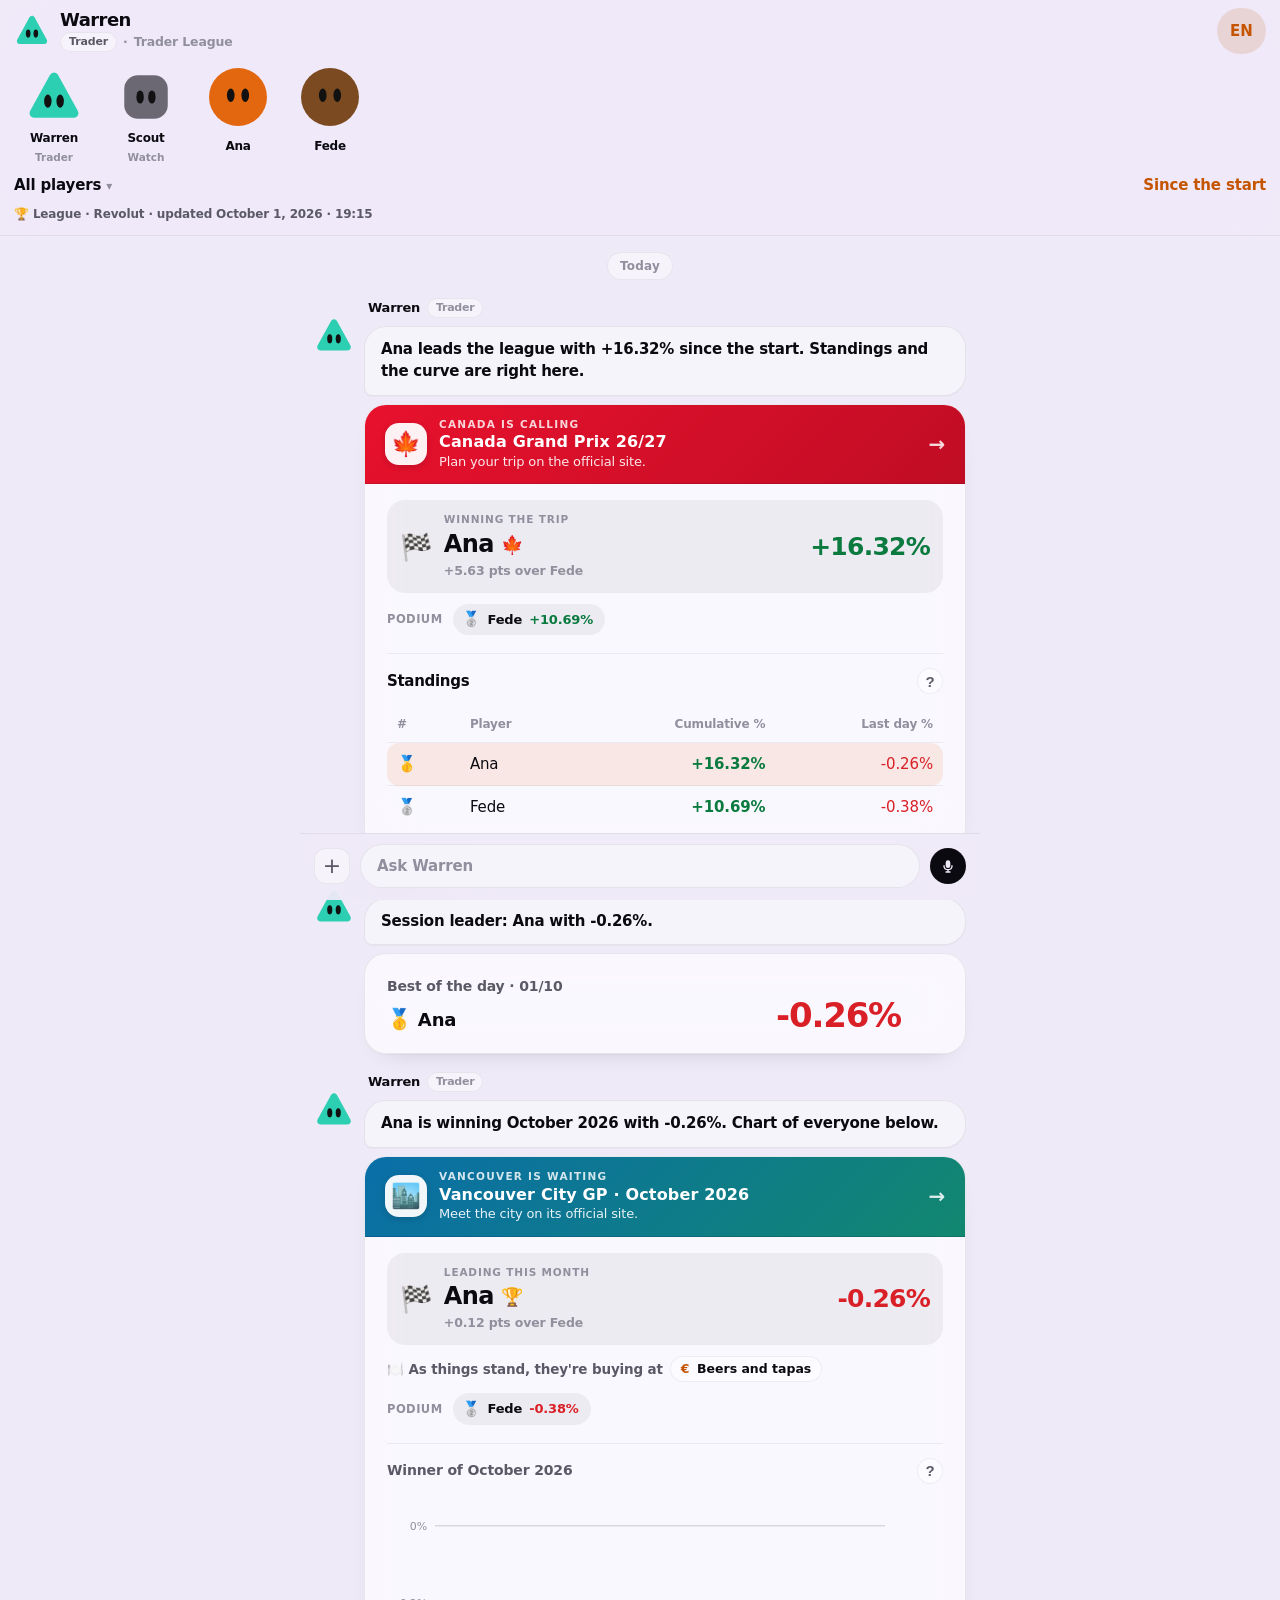
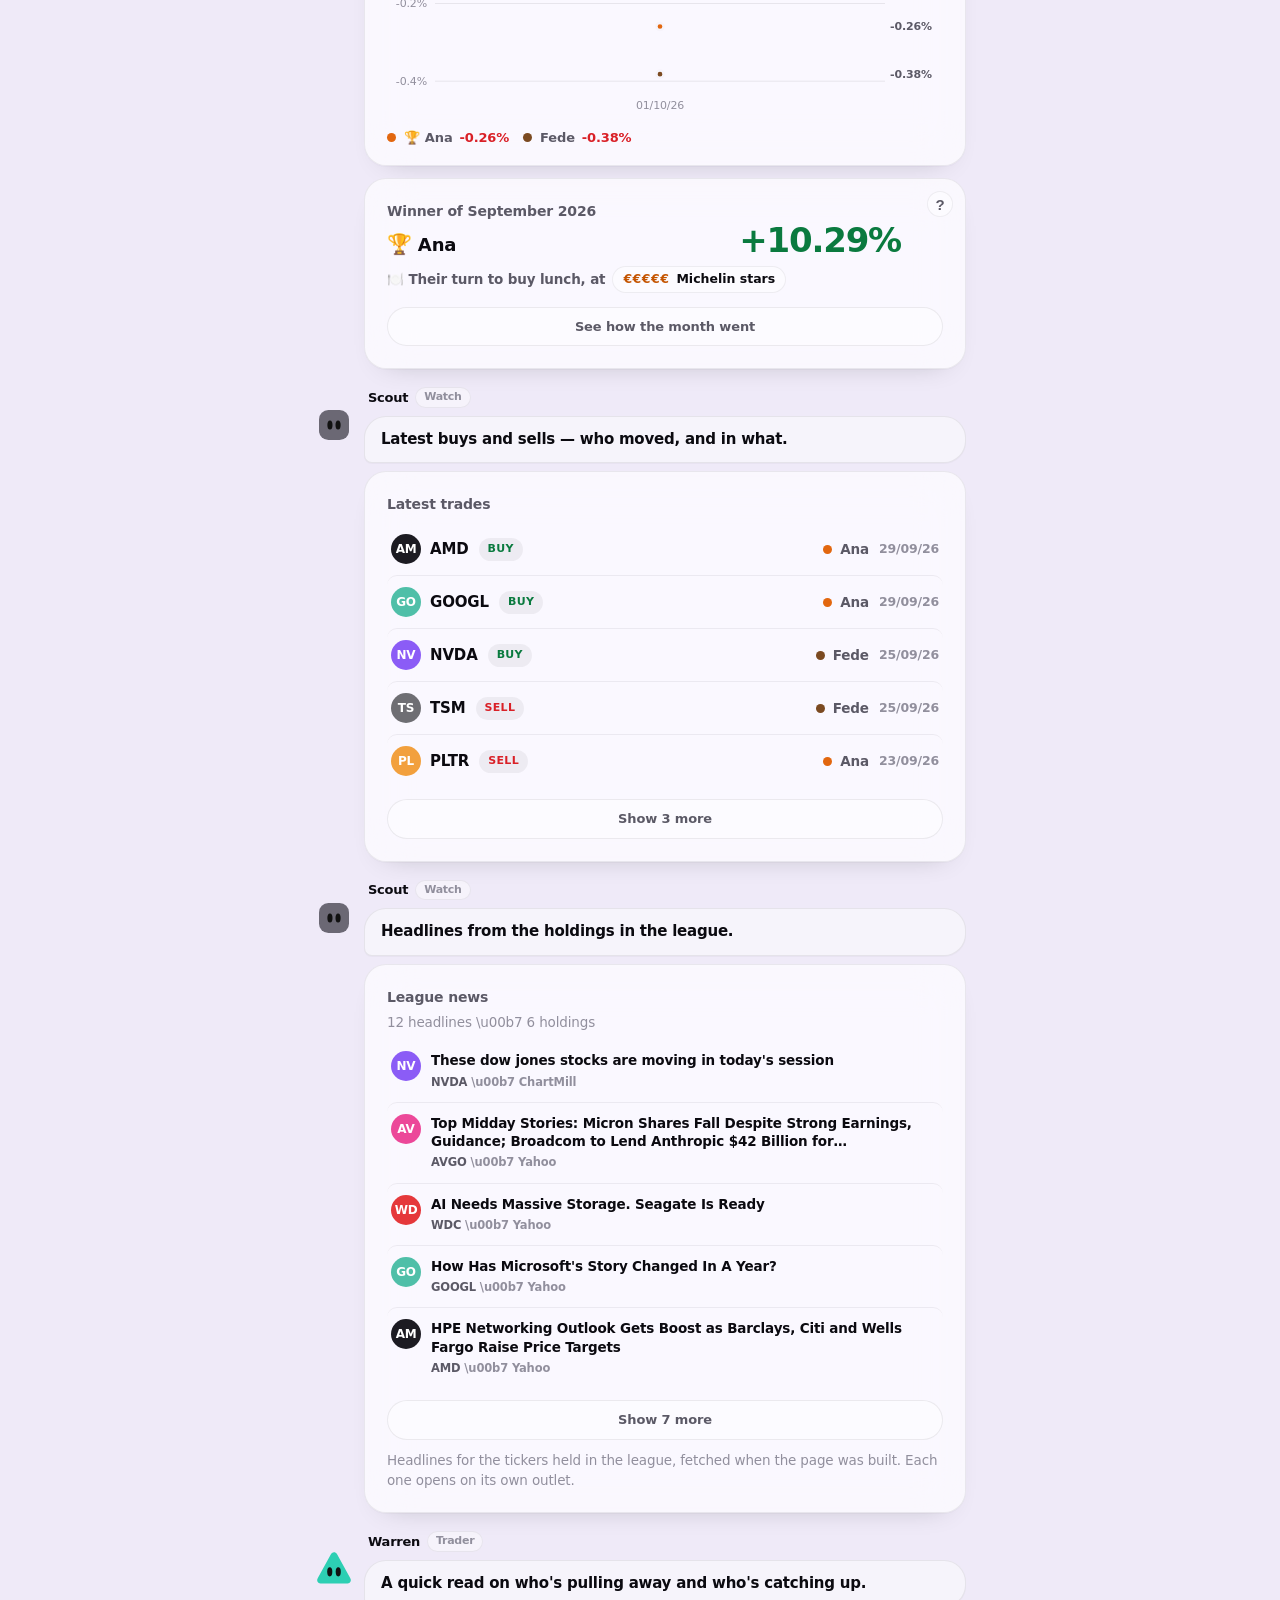
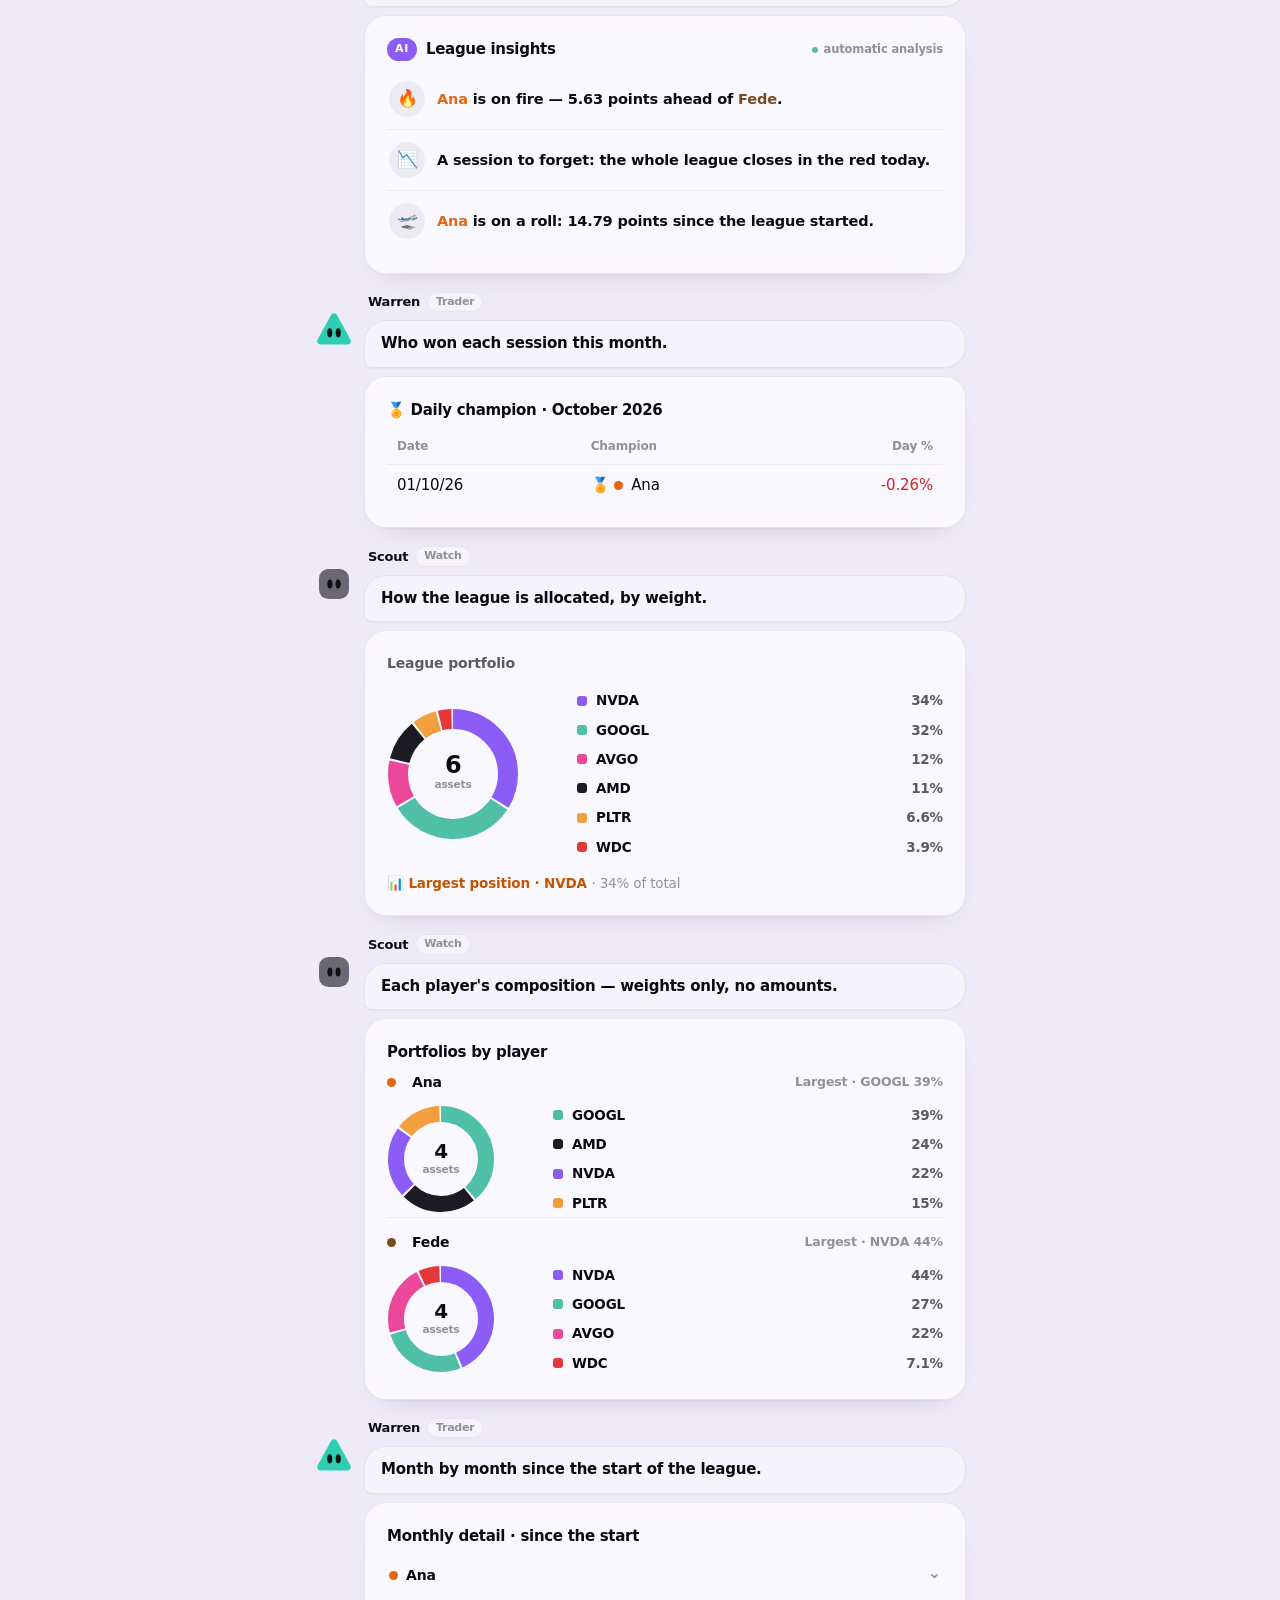
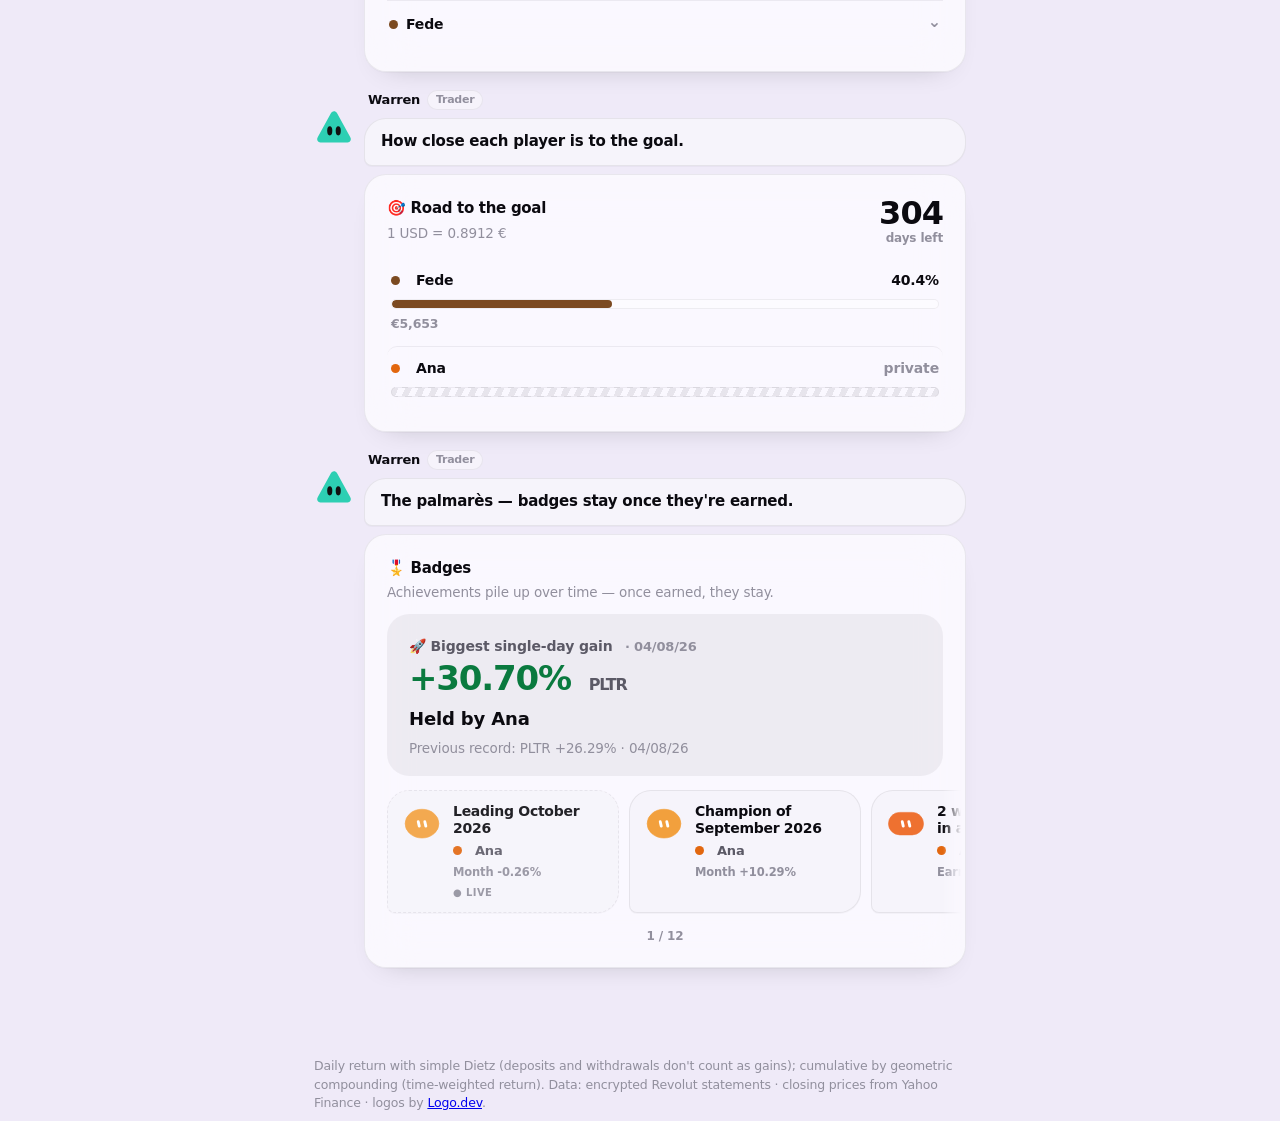
==== commit 66574960: "Actualizar ranking 2026-10-01" ====
--- a/docs/index.html
+++ b/docs/index.html
@@ -1270,8 +1270,8 @@
 </div>
 <footer data-i18n-html="footer"></footer>
 <script>
-const DATA = {"players": [{"id": "ana", "name": "Ana", "slot": 0, "amounts": false, "since": "2026-07-14", "days": [{"date": "2026-07-14", "day": 1.5255, "cum": 1.5255, "bd": [{"ticker": "PLTR", "pct": 1.5255}]}, {"date": "2026-07-15", "day": 0.0299, "cum": 1.5559, "bd": [{"ticker": "PLTR", "pct": 0.0299}]}, {"date": "2026-07-16", "day": -2.6311, "cum": -1.1161, "bd": [{"ticker": "SMCI", "pct": -1.8665}, {"ticker": "META", "pct": -1.0134}, {"ticker": "PLTR", "pct": 0.2489}]}, {"date": "2026-07-17", "day": -2.1399, "cum": -3.2322, "bd": [{"ticker": "META", "pct": -1.0154}, {"ticker": "SMCI", "pct": -0.6165}, {"ticker": "PLTR", "pct": -0.508}]}, {"date": "2026-07-20", "day": 0.322, "cum": -2.9206, "bd": [{"ticker": "PLTR", "pct": 0.5713}, {"ticker": "SMCI", "pct": -0.4048}, {"ticker": "META", "pct": 0.1555}]}, {"date": "2026-07-21", "day": 4.7588, "cum": 1.6992, "bd": [{"ticker": "SMCI", "pct": 5.3704}, {"ticker": "PLTR", "pct": -0.4667}, {"ticker": "META", "pct": -0.1449}]}, {"date": "2026-07-22", "day": -2.7738, "cum": -1.1218, "bd": [{"ticker": "PLTR", "pct": -1.6456}, {"ticker": "META", "pct": -1.1283}]}, {"date": "2026-07-23", "day": -1.7204, "cum": -2.8229, "bd": [{"ticker": "META", "pct": -1.4694}, {"ticker": "PLTR", "pct": -0.2511}]}, {"date": "2026-07-24", "day": -0.87, "cum": -3.6683, "bd": [{"ticker": "META", "pct": -0.7742}, {"ticker": "PLTR", "pct": -0.0958}]}, {"date": "2026-07-27", "day": 1.7545, "cum": -1.9782, "bd": [{"ticker": "PLTR", "pct": 1.849}, {"ticker": "META", "pct": -0.0945}]}, {"date": "2026-07-28", "day": -1.7528, "cum": -3.6963, "bd": [{"ticker": "PLTR", "pct": -1.6883}, {"ticker": "META", "pct": -0.0645}]}, {"date": "2026-07-29", "day": -0.8585, "cum": -4.5231, "bd": [{"ticker": "META", "pct": -0.7447}, {"ticker": "PLTR", "pct": -0.1138}]}, {"date": "2026-07-30", "day": -4.6458, "cum": -8.9588, "bd": [{"ticker": "META", "pct": -4.4855}, {"ticker": "PLTR", "pct": -0.1603}]}, {"date": "2026-07-31", "day": 2.0965, "cum": -7.0501, "bd": [{"ticker": "META", "pct": 1.9147}, {"ticker": "PLTR", "pct": 0.1818}]}, {"date": "2026-08-03", "day": 4.098, "cum": -3.241, "bd": [{"ticker": "META", "pct": 3.5216}, {"ticker": "PLTR", "pct": 0.5764}]}, {"date": "2026-08-04", "day": 5.1255, "cum": 1.7184, "bd": [{"ticker": "PLTR", "pct": 5.3431}, {"ticker": "META", "pct": -0.2176}]}, {"date": "2026-08-05", "day": 0.507, "cum": 2.2341, "bd": [{"ticker": "MU", "pct": 0.4326}, {"ticker": "META", "pct": 0.0744}]}, {"date": "2026-08-06", "day": 0.6499, "cum": 2.8985, "bd": [{"ticker": "MU", "pct": 0.5491}, {"ticker": "META", "pct": 0.1008}]}, {"date": "2026-08-07", "day": 0.4447, "cum": 3.3561, "bd": [{"ticker": "SNOW", "pct": 0.3361}, {"ticker": "META", "pct": 0.195}, {"ticker": "MU", "pct": -0.0864}]}, {"date": "2026-08-10", "day": 0.1619, "cum": 3.5235, "bd": [{"ticker": "MU", "pct": -0.3655}, {"ticker": "SNOW", "pct": 0.2786}, {"ticker": "META", "pct": 0.2488}]}, {"date": "2026-08-11", "day": 0.4986, "cum": 4.0397, "bd": [{"ticker": "META", "pct": 0.37}, {"ticker": "MU", "pct": 0.1656}, {"ticker": "SNOW", "pct": -0.037}]}, {"date": "2026-08-12", "day": -0.6667, "cum": 3.3461, "bd": [{"ticker": "META", "pct": -1.7769}, {"ticker": "MU", "pct": 1.2338}, {"ticker": "SNOW", "pct": -0.1236}]}, {"date": "2026-08-13", "day": 1.4166, "cum": 4.8101, "bd": [{"ticker": "META", "pct": 1.4226}, {"ticker": "WDC", "pct": -0.3448}, {"ticker": "SNOW", "pct": 0.3389}]}, {"date": "2026-08-14", "day": -0.0618, "cum": 4.7453, "bd": [{"ticker": "WDC", "pct": 0.9359}, {"ticker": "SNOW", "pct": -0.5521}, {"ticker": "META", "pct": -0.4455}]}, {"date": "2026-08-17", "day": -0.8343, "cum": 3.8714, "bd": [{"ticker": "META", "pct": -1.818}, {"ticker": "WDC", "pct": 0.906}, {"ticker": "SNOW", "pct": 0.0777}]}, {"date": "2026-08-18", "day": -2.3614, "cum": 1.4186, "bd": [{"ticker": "META", "pct": -1.9939}, {"ticker": "SNOW", "pct": -0.2798}, {"ticker": "NVDA", "pct": -0.0877}]}, {"date": "2026-08-19", "day": -0.0765, "cum": 1.341, "bd": [{"ticker": "NVDA", "pct": -0.1991}, {"ticker": "META", "pct": 0.1518}, {"ticker": "SNOW", "pct": -0.0292}]}, {"date": "2026-08-20", "day": -0.4231, "cum": 0.9122, "bd": [{"ticker": "SNOW", "pct": -0.34}, {"ticker": "NVDA", "pct": -0.0649}, {"ticker": "META", "pct": -0.0183}]}, {"date": "2026-08-21", "day": 1.2326, "cum": 2.156, "bd": [{"ticker": "SNOW", "pct": 1.0545}, {"ticker": "META", "pct": 0.3735}, {"ticker": "NVDA", "pct": -0.1955}]}, {"date": "2026-08-24", "day": -0.6392, "cum": 1.5031, "bd": [{"ticker": "SNOW", "pct": -0.9066}, {"ticker": "META", "pct": 0.8332}, {"ticker": "NVDA", "pct": -0.5657}]}, {"date": "2026-08-25", "day": 0.6965, "cum": 2.2101, "bd": [{"ticker": "META", "pct": 0.8051}, {"ticker": "SNOW", "pct": -0.5256}, {"ticker": "NVDA", "pct": 0.417}]}, {"date": "2026-08-26", "day": 0.3364, "cum": 2.5539, "bd": [{"ticker": "META", "pct": 0.793}, {"ticker": "NVDA", "pct": -0.3072}, {"ticker": "SNOW", "pct": -0.1495}]}, {"date": "2026-08-27", "day": 2.7333, "cum": 5.3569, "bd": [{"ticker": "NVDA", "pct": 1.7655}, {"ticker": "SNOW", "pct": 1.2408}, {"ticker": "META", "pct": -0.2731}]}, {"date": "2026-08-28", "day": 0.4844, "cum": 5.8672, "bd": [{"ticker": "META", "pct": 0.365}, {"ticker": "SNOW", "pct": 0.1194}]}, {"date": "2026-08-31", "day": -0.1181, "cum": 5.7422, "bd": [{"ticker": "META", "pct": -0.2981}, {"ticker": "SNOW", "pct": 0.18}]}, {"date": "2026-09-01", "day": -0.2854, "cum": 5.4405, "bd": [{"ticker": "SNOW", "pct": -0.6112}, {"ticker": "META", "pct": 0.3258}]}, {"date": "2026-09-02", "day": -0.0005, "cum": 5.4399, "bd": [{"ticker": "META", "pct": 0.7974}, {"ticker": "SNOW", "pct": -0.7357}, {"ticker": "GOOGL", "pct": -0.0622}]}, {"date": "2026-09-03", "day": 3.8165, "cum": 9.464, "bd": [{"ticker": "SNOW", "pct": 2.9075}, {"ticker": "META", "pct": 0.6264}, {"ticker": "GOOGL", "pct": 0.2825}]}, {"date": "2026-09-04", "day": 0.002, "cum": 9.4662, "bd": [{"ticker": "META", "pct": 0.2061}, {"ticker": "GOOGL", "pct": -0.2041}]}, {"date": "2026-09-08", "day": -0.5503, "cum": 8.8639, "bd": [{"ticker": "PLTR", "pct": -0.4339}, {"ticker": "META", "pct": -0.1113}, {"ticker": "GOOGL", "pct": -0.0051}]}, {"date": "2026-09-09", "day": 1.3998, "cum": 10.3877, "bd": [{"ticker": "META", "pct": 1.3972}, {"ticker": "AMD", "pct": 0.5009}, {"ticker": "GOOGL", "pct": -0.3935}, {"ticker": "PLTR", "pct": -0.1048}]}, {"date": "2026-09-10", "day": -0.9818, "cum": 9.304, "bd": [{"ticker": "AMD", "pct": -0.5873}, {"ticker": "PLTR", "pct": -0.4927}, {"ticker": "GOOGL", "pct": 0.0982}]}, {"date": "2026-09-11", "day": 0.9103, "cum": 10.299, "bd": [{"ticker": "AMD", "pct": 0.4247}, {"ticker": "GOOGL", "pct": 0.2999}, {"ticker": "PLTR", "pct": 0.1857}]}, {"date": "2026-09-14", "day": 0.6118, "cum": 10.9738, "bd": [{"ticker": "PLTR", "pct": 0.8168}, {"ticker": "AMD", "pct": -0.7631}, {"ticker": "GOOGL", "pct": 0.558}]}, {"date": "2026-09-15", "day": 0.0392, "cum": 11.0173, "bd": [{"ticker": "AMD", "pct": 0.3602}, {"ticker": "GOOGL", "pct": -0.2208}, {"ticker": "PLTR", "pct": -0.1001}]}, {"date": "2026-09-16", "day": 0.4089, "cum": 11.4713, "bd": [{"ticker": "AMD", "pct": 0.277}, {"ticker": "PLTR", "pct": 0.2376}, {"ticker": "GOOGL", "pct": -0.1056}]}, {"date": "2026-09-17", "day": 1.5623, "cum": 13.2128, "bd": [{"ticker": "AMD", "pct": 1.0811}, {"ticker": "PLTR", "pct": 0.2526}, {"ticker": "GOOGL", "pct": 0.2223}, {"ticker": "WDC", "pct": 0.0063}]}, {"date": "2026-09-18", "day": 0.5327, "cum": 13.8159, "bd": [{"ticker": "AMD", "pct": 0.241}, {"ticker": "PLTR", "pct": 0.1832}, {"ticker": "GOOGL", "pct": 0.1085}]}, {"date": "2026-09-21", "day": 2.241, "cum": 16.3665, "bd": [{"ticker": "AMD", "pct": 0.9065}, {"ticker": "PLTR", "pct": 0.7096}, {"ticker": "NVDA", "pct": 0.3598}, {"ticker": "GOOGL", "pct": 0.2651}]}, {"date": "2026-09-22", "day": 0.2509, "cum": 16.6585, "bd": [{"ticker": "PLTR", "pct": 0.2419}, {"ticker": "GOOGL", "pct": -0.1819}, {"ticker": "NVDA", "pct": 0.1186}, {"ticker": "AMD", "pct": 0.0723}]}, {"date": "2026-09-23", "day": -0.3671, "cum": 16.2302, "bd": [{"ticker": "GOOGL", "pct": -0.635}, {"ticker": "PLTR", "pct": 0.5346}, {"ticker": "NVDA", "pct": -0.2667}]}, {"date": "2026-09-24", "day": 0.1935, "cum": 16.4551, "bd": [{"ticker": "GOOGL", "pct": 0.2166}, {"ticker": "NVDA", "pct": -0.0741}, {"ticker": "PLTR", "pct": 0.051}]}, {"date": "2026-09-25", "day": -0.0724, "cum": 16.3708, "bd": [{"ticker": "PLTR", "pct": -0.1858}, {"ticker": "GOOGL", "pct": 0.0744}, {"ticker": "NVDA", "pct": 0.039}]}, {"date": "2026-09-28", "day": 0.1063, "cum": 16.4945, "bd": [{"ticker": "NVDA", "pct": 0.3016}, {"ticker": "PLTR", "pct": -0.1394}, {"ticker": "GOOGL", "pct": -0.0559}]}, {"date": "2026-09-29", "day": -0.4258, "cum": 15.9985, "bd": [{"ticker": "GOOGL", "pct": -0.1627}, {"ticker": "NVDA", "pct": -0.1312}, {"ticker": "AMD", "pct": -0.0995}, {"ticker": "PLTR", "pct": -0.0324}]}, {"date": "2026-09-30", "day": 0.5351, "cum": 16.6192, "bd": [{"ticker": "GOOGL", "pct": 0.3028}, {"ticker": "AMD", "pct": 0.1338}, {"ticker": "NVDA", "pct": 0.0934}, {"ticker": "PLTR", "pct": 0.0051}]}, {"date": "2026-10-01", "day": -0.1438, "cum": 16.4515, "bd": [{"ticker": "GOOGL", "pct": -0.4784}, {"ticker": "NVDA", "pct": 0.22}, {"ticker": "PLTR", "pct": 0.1109}, {"ticker": "AMD", "pct": 0.0057}]}], "months": [{"month": 10, "month_year": 2026, "ret": -0.1438, "cum": 16.4515}, {"month": 9, "month_year": 2026, "ret": 10.2863, "cum": 16.6192}, {"month": 8, "month_year": 2026, "ret": 13.7626, "cum": 5.7422}, {"month": 7, "month_year": 2026, "ret": -7.0501, "cum": -7.0501}], "holdings": [{"ticker": "GOOGL", "w": 39.35}, {"ticker": "AMD", "w": 23.68}, {"ticker": "NVDA", "w": 22.36}, {"ticker": "PLTR", "w": 14.61}]}, {"id": "fede", "name": "Fede", "slot": 1, "amounts": true, "since": "2026-07-14", "days": [{"date": "2026-07-14", "day": 1.7708, "cum": 1.7708, "bd": [{"ticker": "NVDA", "pct": 1.4574}, {"ticker": "WDC", "pct": 0.5712}, {"ticker": "MU", "pct": -0.2577}], "start": 1060.04, "end": 1685.52, "flow": 601.39, "pnl": 24.1}, {"date": "2026-07-15", "day": -4.8154, "cum": -3.1298, "bd": [{"ticker": "WDC", "pct": -2.5756}, {"ticker": "MU", "pct": -2.4892}, {"ticker": "TSM", "pct": 0.1621}, {"ticker": "NVDA", "pct": 0.0873}], "start": 1685.52, "end": 2065.33, "flow": 472.34, "pnl": -92.54}, {"date": "2026-07-16", "day": -4.9249, "cum": -7.9006, "bd": [{"ticker": "WDC", "pct": -2.2778}, {"ticker": "MU", "pct": -1.5006}, {"ticker": "NVDA", "pct": -0.5921}, {"ticker": "TSM", "pct": -0.5544}], "start": 2065.33, "end": 1963.61, "flow": 0.0, "pnl": -101.72}, {"date": "2026-07-17", "day": -0.2127, "cum": -8.0965, "bd": [{"ticker": "NVDA", "pct": -0.4917}, {"ticker": "WDC", "pct": 0.4652}, {"ticker": "MU", "pct": -0.1152}, {"ticker": "TSM", "pct": -0.0711}], "start": 1963.61, "end": 2508.85, "flow": 550.0, "pnl": -4.76}, {"date": "2026-07-20", "day": 1.2559, "cum": -6.9423, "bd": [{"ticker": "WDC", "pct": 0.4067}, {"ticker": "TSM", "pct": 0.405}, {"ticker": "MU", "pct": 0.3993}, {"ticker": "NVDA", "pct": 0.0449}], "start": 2508.85, "end": 2540.36, "flow": 0.0, "pnl": 31.51}, {"date": "2026-07-21", "day": 6.7074, "cum": -0.7006, "bd": [{"ticker": "MU", "pct": 2.2506}, {"ticker": "WDC", "pct": 2.1472}, {"ticker": "TSM", "pct": 2.031}, {"ticker": "NVDA", "pct": 0.3385}, {"ticker": "ASML", "pct": -0.06}], "start": 2540.36, "end": 3330.85, "flow": 599.98, "pnl": 190.51}, {"date": "2026-07-22", "day": 0.125, "cum": -0.5764, "bd": [{"ticker": "NVDA", "pct": 0.3434}, {"ticker": "TSM", "pct": -0.2639}, {"ticker": "WDC", "pct": 0.2487}, {"ticker": "MU", "pct": -0.2066}, {"ticker": "ASML", "pct": 0.0035}], "start": 3330.85, "end": 3335.01, "flow": 0.0, "pnl": 4.16}, {"date": "2026-07-23", "day": -0.0545, "cum": -0.6306, "bd": [{"ticker": "MU", "pct": 0.5591}, {"ticker": "TSM", "pct": -0.4365}, {"ticker": "NVDA", "pct": -0.2373}, {"ticker": "WDC", "pct": 0.0489}, {"ticker": "ASML", "pct": 0.0114}], "start": 3335.01, "end": 3333.2, "flow": 0.0, "pnl": -1.82}, {"date": "2026-07-24", "day": -3.9558, "cum": -4.5614, "bd": [{"ticker": "MU", "pct": -1.2607}, {"ticker": "WDC", "pct": -1.1554}, {"ticker": "TSM", "pct": -0.9441}, {"ticker": "ASML", "pct": -0.4574}, {"ticker": "NVDA", "pct": -0.1381}], "start": 3333.2, "end": 3201.34, "flow": 0.0, "pnl": -131.85}, {"date": "2026-07-27", "day": -3.256, "cum": -7.6688, "bd": [{"ticker": "ASML", "pct": -1.0563}, {"ticker": "NVDA", "pct": -0.7737}, {"ticker": "WDC", "pct": -0.6837}, {"ticker": "MU", "pct": -0.3933}, {"ticker": "TSM", "pct": -0.3489}], "start": 3201.34, "end": 3097.11, "flow": 0.0, "pnl": -104.23}, {"date": "2026-07-28", "day": -3.9748, "cum": -11.3389, "bd": [{"ticker": "MU", "pct": -1.5608}, {"ticker": "WDC", "pct": -1.1114}, {"ticker": "ASML", "pct": -0.7754}, {"ticker": "TSM", "pct": -0.5661}, {"ticker": "NVDA", "pct": 0.0387}], "start": 3097.11, "end": 2974.0, "flow": 0.0, "pnl": -123.11}, {"date": "2026-07-29", "day": -4.1711, "cum": -15.037, "bd": [{"ticker": "MU", "pct": -1.6633}, {"ticker": "TSM", "pct": -1.5337}, {"ticker": "NVDA", "pct": -0.5644}, {"ticker": "ASML", "pct": -0.3602}, {"ticker": "WDC", "pct": -0.0494}], "start": 2974.0, "end": 2849.96, "flow": 0.0, "pnl": -124.05}, {"date": "2026-07-30", "day": 9.5758, "cum": -6.9011, "bd": [{"ticker": "MU", "pct": 2.8881}, {"ticker": "TSM", "pct": 2.5985}, {"ticker": "WDC", "pct": 2.492}, {"ticker": "ASML", "pct": 1.174}, {"ticker": "NVDA", "pct": 0.4232}], "start": 2849.96, "end": 3122.86, "flow": 0.0, "pnl": 272.91}, {"date": "2026-07-31", "day": -0.3475, "cum": -7.2246, "bd": [{"ticker": "MU", "pct": -1.0031}, {"ticker": "NVDA", "pct": 0.4384}, {"ticker": "WDC", "pct": 0.378}, {"ticker": "ASML", "pct": -0.2386}, {"ticker": "TSM", "pct": 0.0778}], "start": 3122.86, "end": 3112.01, "flow": 0.0, "pnl": -10.85}, {"date": "2026-08-03", "day": 0.1296, "cum": -7.1044, "bd": [{"ticker": "WDC", "pct": -0.4785}, {"ticker": "NVDA", "pct": 0.3834}, {"ticker": "SAP", "pct": -0.1344}, {"ticker": "TSM", "pct": 0.1306}, {"ticker": "ASML", "pct": 0.1219}, {"ticker": "MU", "pct": 0.1066}], "start": 3112.01, "end": 4259.63, "flow": 1142.85, "pnl": 4.77}, {"date": "2026-08-04", "day": 3.3573, "cum": -3.9856, "bd": [{"ticker": "SAP", "pct": 0.8226}, {"ticker": "MU", "pct": 0.6616}, {"ticker": "ASML", "pct": 0.5408}, {"ticker": "TSM", "pct": 0.5327}, {"ticker": "WDC", "pct": 0.5011}, {"ticker": "NVDA", "pct": 0.2984}], "start": 4259.63, "end": 4402.64, "flow": 0.0, "pnl": 143.01}, {"date": "2026-08-05", "day": -0.917, "cum": -4.866, "bd": [{"ticker": "WDC", "pct": -0.6314}, {"ticker": "SNDK", "pct": -0.6044}, {"ticker": "NVDA", "pct": 0.2888}, {"ticker": "SAP", "pct": 0.2371}, {"ticker": "ASML", "pct": -0.2273}, {"ticker": "MU", "pct": 0.0201}], "start": 4402.64, "end": 4867.45, "flow": 507.51, "pnl": -42.7}, {"date": "2026-08-06", "day": -2.3245, "cum": -7.0774, "bd": [{"ticker": "WDC", "pct": -1.383}, {"ticker": "SNDK", "pct": -0.7466}, {"ticker": "MU", "pct": -0.4304}, {"ticker": "ASML", "pct": 0.1775}, {"ticker": "SAP", "pct": 0.058}], "start": 4867.45, "end": 4805.19, "flow": 51.48, "pnl": -113.74}, {"date": "2026-08-07", "day": -1.9315, "cum": -8.8723, "bd": [{"ticker": "SNDK", "pct": -1.6803}, {"ticker": "WDC", "pct": -0.3585}, {"ticker": "ASML", "pct": 0.2531}, {"ticker": "MU", "pct": -0.1459}], "start": 4805.19, "end": 4712.38, "flow": 0.0, "pnl": -92.81}, {"date": "2026-08-10", "day": 0.3513, "cum": -8.5521, "bd": [{"ticker": "SNDK", "pct": 0.9512}, {"ticker": "MU", "pct": -0.6327}, {"ticker": "WDC", "pct": 0.0859}, {"ticker": "ASML", "pct": -0.053}], "start": 4712.38, "end": 4717.33, "flow": -11.58, "pnl": 16.54}, {"date": "2026-08-11", "day": 1.9646, "cum": -6.7555, "bd": [{"ticker": "SNDK", "pct": 1.2229}, {"ticker": "ASML", "pct": 0.4639}, {"ticker": "MU", "pct": 0.2865}, {"ticker": "WDC", "pct": -0.0087}], "start": 4717.33, "end": 4810.01, "flow": 0.0, "pnl": 92.68}, {"date": "2026-08-12", "day": 4.7222, "cum": -2.3523, "bd": [{"ticker": "SNDK", "pct": 2.6513}, {"ticker": "MU", "pct": 1.598}, {"ticker": "WDC", "pct": 0.3363}, {"ticker": "ASML", "pct": 0.1366}], "start": 4810.01, "end": 5037.15, "flow": 0.0, "pnl": 227.14}, {"date": "2026-08-13", "day": 5.6358, "cum": 3.1509, "bd": [{"ticker": "SKHY", "pct": 2.1065}, {"ticker": "SNDK", "pct": 1.5812}, {"ticker": "MU", "pct": 1.3245}, {"ticker": "WDC", "pct": 0.6236}], "start": 5037.15, "end": 5910.95, "flow": 573.75, "pnl": 300.05}, {"date": "2026-08-14", "day": -0.8534, "cum": 2.2706, "bd": [{"ticker": "MRVL", "pct": -0.8274}, {"ticker": "TSM", "pct": -0.39}, {"ticker": "WDC", "pct": 0.364}], "start": 5910.95, "end": 5860.51, "flow": 0.0, "pnl": -50.44}, {"date": "2026-08-17", "day": 3.4579, "cum": 5.807, "bd": [{"ticker": "MRVL", "pct": 3.3021}, {"ticker": "ORCL", "pct": -0.7817}, {"ticker": "TSM", "pct": 0.473}, {"ticker": "WDC", "pct": 0.4644}], "start": 5860.51, "end": 6063.16, "flow": 0.0, "pnl": 202.65}, {"date": "2026-08-18", "day": -3.6048, "cum": 1.9929, "bd": [{"ticker": "TSM", "pct": -1.7377}, {"ticker": "ORCL", "pct": -1.2096}, {"ticker": "WDC", "pct": -0.6575}], "start": 6063.16, "end": 5844.59, "flow": 0.0, "pnl": -218.56}, {"date": "2026-08-19", "day": -0.387, "cum": 1.5982, "bd": [{"ticker": "WDC", "pct": -0.5831}, {"ticker": "ORCL", "pct": 0.3316}, {"ticker": "TSM", "pct": -0.1355}], "start": 5844.59, "end": 5821.97, "flow": 0.0, "pnl": -22.62}, {"date": "2026-08-20", "day": -0.0453, "cum": 1.5522, "bd": [{"ticker": "ORCL", "pct": -0.5678}, {"ticker": "TSM", "pct": 0.403}, {"ticker": "WDC", "pct": 0.1196}], "start": 5821.97, "end": 5819.34, "flow": 0.0, "pnl": -2.64}, {"date": "2026-08-21", "day": 1.5756, "cum": 3.1522, "bd": [{"ticker": "ORCL", "pct": 1.4366}, {"ticker": "TSM", "pct": 0.3042}, {"ticker": "WDC", "pct": -0.1652}], "start": 5819.34, "end": 5911.02, "flow": 0.0, "pnl": 91.69}, {"date": "2026-08-24", "day": -2.5956, "cum": 0.4747, "bd": [{"ticker": "ORCL", "pct": -1.2922}, {"ticker": "TSM", "pct": -0.8963}, {"ticker": "WDC", "pct": -0.4072}], "start": 5911.02, "end": 5757.59, "flow": 0.0, "pnl": -153.43}, {"date": "2026-08-25", "day": 1.789, "cum": 2.2723, "bd": [{"ticker": "ORCL", "pct": 0.7623}, {"ticker": "TSM", "pct": 0.7597}, {"ticker": "WDC", "pct": 0.267}], "start": 5757.59, "end": 5860.6, "flow": 0.0, "pnl": 103.0}, {"date": "2026-08-26", "day": 1.6706, "cum": 3.9808, "bd": [{"ticker": "ORCL", "pct": 1.3325}, {"ticker": "WDC", "pct": 0.3094}, {"ticker": "TSM", "pct": 0.0287}], "start": 5860.6, "end": 5958.51, "flow": 0.0, "pnl": 97.91}, {"date": "2026-08-27", "day": 1.8298, "cum": 5.8834, "bd": [{"ticker": "TSM", "pct": 0.9677}, {"ticker": "ORCL", "pct": 0.8051}, {"ticker": "SPCX", "pct": 0.1725}, {"ticker": "WDC", "pct": -0.1155}], "start": 5958.51, "end": 6067.53, "flow": 0.0, "pnl": 109.03}, {"date": "2026-08-28", "day": -1.0566, "cum": 4.7646, "bd": [{"ticker": "TSM", "pct": -0.9671}, {"ticker": "ORCL", "pct": -0.1617}, {"ticker": "SPCX", "pct": 0.1142}, {"ticker": "WDC", "pct": -0.042}], "start": 6067.53, "end": 6003.42, "flow": 0.0, "pnl": -64.11}, {"date": "2026-08-31", "day": 0.0746, "cum": 4.8428, "bd": [{"ticker": "SPCX", "pct": 0.4013}, {"ticker": "TSM", "pct": -0.2199}, {"ticker": "WDC", "pct": -0.1483}, {"ticker": "GOOGL", "pct": 0.0353}, {"ticker": "ORCL", "pct": 0.0062}], "start": 6003.42, "end": 6007.9, "flow": 0.0, "pnl": 4.48}, {"date": "2026-09-01", "day": -0.4686, "cum": 4.3515, "bd": [{"ticker": "GOOGL", "pct": -0.2883}, {"ticker": "TSM", "pct": -0.1318}, {"ticker": "NVDA", "pct": -0.1079}, {"ticker": "SPCX", "pct": 0.0613}, {"ticker": "WDC", "pct": -0.0018}], "start": 6007.9, "end": 5979.75, "flow": 0.0, "pnl": -28.15}, {"date": "2026-09-02", "day": 1.0811, "cum": 5.4797, "bd": [{"ticker": "NVDA", "pct": 0.8159}, {"ticker": "TSM", "pct": 0.1505}, {"ticker": "GOOGL", "pct": 0.1405}, {"ticker": "WDC", "pct": -0.0258}], "start": 5979.75, "end": 6044.4, "flow": 0.0, "pnl": 64.65}, {"date": "2026-09-03", "day": 1.0108, "cum": 6.5459, "bd": [{"ticker": "NVDA", "pct": 0.6275}, {"ticker": "GOOGL", "pct": 0.3547}, {"ticker": "TSM", "pct": 0.1499}, {"ticker": "WDC", "pct": -0.1213}], "start": 6044.4, "end": 6105.5, "flow": 0.0, "pnl": 61.1}, {"date": "2026-09-04", "day": 0.9067, "cum": 7.512, "bd": [{"ticker": "TSM", "pct": 1.1694}, {"ticker": "GOOGL", "pct": -0.6869}, {"ticker": "WDC", "pct": 0.4242}], "start": 6105.5, "end": 6160.85, "flow": 0.0, "pnl": 55.36}, {"date": "2026-09-08", "day": 1.1278, "cum": 8.7245, "bd": [{"ticker": "TSM", "pct": 0.9827}, {"ticker": "WDC", "pct": 0.1598}, {"ticker": "GOOGL", "pct": -0.0146}], "start": 6160.85, "end": 6230.34, "flow": 0.0, "pnl": 69.48}, {"date": "2026-09-09", "day": -1.3843, "cum": 7.2194, "bd": [{"ticker": "GOOGL", "pct": -1.1137}, {"ticker": "TSM", "pct": -0.3505}, {"ticker": "WDC", "pct": 0.08}], "start": 6230.34, "end": 6144.09, "flow": 0.0, "pnl": -86.25}, {"date": "2026-09-10", "day": -0.7778, "cum": 6.3855, "bd": [{"ticker": "TSM", "pct": -0.7158}, {"ticker": "WDC", "pct": -0.3476}, {"ticker": "GOOGL", "pct": 0.2856}], "start": 6144.09, "end": 6096.3, "flow": 0.0, "pnl": -47.79}, {"date": "2026-09-11", "day": 1.1582, "cum": 7.6176, "bd": [{"ticker": "GOOGL", "pct": 0.871}, {"ticker": "TSM", "pct": 0.5128}, {"ticker": "WDC", "pct": -0.2256}], "start": 6096.3, "end": 6166.91, "flow": 0.0, "pnl": 70.61}, {"date": "2026-09-14", "day": -0.2208, "cum": 7.38, "bd": [{"ticker": "GOOGL", "pct": 1.5893}, {"ticker": "TSM", "pct": -1.4818}, {"ticker": "WDC", "pct": -0.3283}], "start": 6166.91, "end": 6153.29, "flow": 0.0, "pnl": -13.62}, {"date": "2026-09-15", "day": -1.2917, "cum": 5.9929, "bd": [{"ticker": "GOOGL", "pct": -0.6328}, {"ticker": "TSM", "pct": -0.4154}, {"ticker": "WDC", "pct": -0.2435}], "start": 6153.29, "end": 6073.81, "flow": 0.0, "pnl": -79.48}, {"date": "2026-09-16", "day": 0.162, "cum": 6.1647, "bd": [{"ticker": "TSM", "pct": 0.3922}, {"ticker": "GOOGL", "pct": -0.3127}, {"ticker": "WDC", "pct": 0.0825}], "start": 6073.81, "end": 6083.65, "flow": 0.0, "pnl": 9.84}, {"date": "2026-09-17", "day": 2.01, "cum": 8.2986, "bd": [{"ticker": "TSM", "pct": 1.2368}, {"ticker": "GOOGL", "pct": 0.6598}, {"ticker": "WDC", "pct": 0.1135}], "start": 6083.65, "end": 6205.93, "flow": 0.0, "pnl": 122.28}, {"date": "2026-09-18", "day": 1.0309, "cum": 9.415, "bd": [{"ticker": "TSM", "pct": 0.4264}, {"ticker": "GOOGL", "pct": 0.3205}, {"ticker": "WDC", "pct": 0.284}], "start": 6205.93, "end": 6269.91, "flow": 0.0, "pnl": 63.98}, {"date": "2026-09-21", "day": 1.89, "cum": 11.483, "bd": [{"ticker": "TSM", "pct": 1.0019}, {"ticker": "GOOGL", "pct": 0.7794}, {"ticker": "WDC", "pct": 0.1086}], "start": 6269.91, "end": 6388.41, "flow": 0.0, "pnl": 118.5}, {"date": "2026-09-22", "day": 0.8726, "cum": 12.4558, "bd": [{"ticker": "TSM", "pct": 0.5497}, {"ticker": "WDC", "pct": 0.2573}, {"ticker": "AVGO", "pct": 0.159}, {"ticker": "GOOGL", "pct": -0.147}, {"ticker": "NVDA", "pct": 0.0535}], "start": 6388.41, "end": 6444.15, "flow": 0.0, "pnl": 55.75}, {"date": "2026-09-23", "day": -2.0516, "cum": 10.1486, "bd": [{"ticker": "GOOGL", "pct": -1.0343}, {"ticker": "AVGO", "pct": -0.5928}, {"ticker": "NVDA", "pct": -0.3128}, {"ticker": "TSM", "pct": -0.2528}, {"ticker": "WDC", "pct": 0.1411}], "start": 6444.15, "end": 6311.95, "flow": 0.0, "pnl": -132.21}, {"date": "2026-09-24", "day": -0.1758, "cum": 9.955, "bd": [{"ticker": "WDC", "pct": -0.3705}, {"ticker": "GOOGL", "pct": 0.3588}, {"ticker": "AVGO", "pct": -0.2934}, {"ticker": "TSM", "pct": 0.2177}, {"ticker": "NVDA", "pct": -0.0884}], "start": 6311.95, "end": 6300.85, "flow": 0.0, "pnl": -11.1}, {"date": "2026-09-25", "day": 0.5523, "cum": 10.5623, "bd": [{"ticker": "TSM", "pct": 0.2298}, {"ticker": "AVGO", "pct": 0.1555}, {"ticker": "GOOGL", "pct": 0.1238}, {"ticker": "WDC", "pct": 0.1032}, {"ticker": "NVDA", "pct": -0.06}], "start": 6300.85, "end": 6335.65, "flow": 0.0, "pnl": 34.8}, {"date": "2026-09-28", "day": 0.3644, "cum": 10.9652, "bd": [{"ticker": "NVDA", "pct": 0.7178}, {"ticker": "AVGO", "pct": -0.2046}, {"ticker": "GOOGL", "pct": -0.0923}, {"ticker": "WDC", "pct": -0.0565}], "start": 6335.65, "end": 6358.74, "flow": 0.0, "pnl": 23.09}, {"date": "2026-09-29", "day": -0.1035, "cum": 10.8504, "bd": [{"ticker": "AVGO", "pct": 0.3479}, {"ticker": "NVDA", "pct": -0.3114}, {"ticker": "GOOGL", "pct": -0.1439}, {"ticker": "WDC", "pct": 0.0039}], "start": 6358.74, "end": 6352.16, "flow": 0.0, "pnl": -6.58}, {"date": "2026-09-30", "day": 0.239, "cum": 11.1153, "bd": [{"ticker": "GOOGL", "pct": 0.2487}, {"ticker": "AVGO", "pct": -0.2462}, {"ticker": "NVDA", "pct": 0.221}, {"ticker": "WDC", "pct": 0.0154}], "start": 6352.16, "end": 6367.34, "flow": 0.0, "pnl": 15.18}, {"date": "2026-10-01", "day": -0.1663, "cum": 10.9305, "bd": [{"ticker": "NVDA", "pct": 0.5239}, {"ticker": "GOOGL", "pct": -0.3903}, {"ticker": "AVGO", "pct": -0.1885}, {"ticker": "WDC", "pct": -0.0987}], "start": 6367.34, "end": 6356.75, "flow": 0.0, "pnl": -10.59}], "months": [{"month": 10, "month_year": 2026, "ret": -0.1663, "cum": 10.9305}, {"month": 9, "month_year": 2026, "ret": 5.9828, "cum": 11.1153}, {"month": 8, "month_year": 2026, "ret": 13.0071, "cum": 4.8428}, {"month": 7, "month_year": 2026, "ret": -7.2246, "cum": -7.2246}], "holdings": [{"ticker": "NVDA", "w": 43.96}, {"ticker": "GOOGL", "w": 26.87}, {"ticker": "AVGO", "w": 22.07}, {"ticker": "WDC", "w": 7.1}], "goal": {"target": 14000.0, "pct": 40.41, "currency": "USD", "value": 5657.51}}], "pending": [], "goal": {"target": 14000.0, "deadline": "2027-08-01", "days": 304, "fx": {"USD": 0.89}}, "operations": [{"date": "2026-09-29", "id": "ana", "name": "Ana", "slot": 0, "kind": "BUY", "ticker": "AMD"}, {"date": "2026-09-29", "id": "ana", "name": "Ana", "slot": 0, "kind": "BUY", "ticker": "GOOGL"}, {"date": "2026-09-25", "id": "fede", "name": "Fede", "slot": 1, "kind": "BUY", "ticker": "NVDA"}, {"date": "2026-09-25", "id": "fede", "name": "Fede", "slot": 1, "kind": "SELL", "ticker": "TSM"}, {"date": "2026-09-23", "id": "ana", "name": "Ana", "slot": 0, "kind": "SELL", "ticker": "PLTR"}, {"date": "2026-09-22", "id": "fede", "name": "Fede", "slot": 1, "kind": "BUY", "ticker": "NVDA"}, {"date": "2026-09-22", "id": "fede", "name": "Fede", "slot": 1, "kind": "SELL", "ticker": "TSM"}, {"date": "2026-09-22", "id": "ana", "name": "Ana", "slot": 0, "kind": "SELL", "ticker": "AMD"}], "allocation": [{"ticker": "NVDA", "w": 34.23}, {"ticker": "GOOGL", "w": 32.49}, {"ticker": "AVGO", "w": 12.13}, {"ticker": "AMD", "w": 10.66}, {"ticker": "PLTR", "w": 6.58}, {"ticker": "WDC", "w": 3.9}], "market": null, "tickers": [{"ticker": "NVDA", "name": "NVIDIA", "domain": "nvidia.com", "w": 34.23, "holders": [{"name": "Fede", "slot": 1, "w": 43.96}, {"name": "Ana", "slot": 0, "w": 22.36}], "prices": [{"date": "2026-08-20", "close": 216.85}, {"date": "2026-08-21", "close": 214.72}, {"date": "2026-08-24", "close": 208.48}, {"date": "2026-08-25", "close": 213.05}, {"date": "2026-08-26", "close": 209.66}, {"date": "2026-08-27", "close": 227.98}, {"date": "2026-08-28", "close": 217.55}, {"date": "2026-08-31", "close": 220.78}, {"date": "2026-09-01", "close": 217.44}, {"date": "2026-09-02", "close": 224.41}, {"date": "2026-09-03", "close": 228.45}, {"date": "2026-09-04", "close": 230.36}, {"date": "2026-09-08", "close": 225.73}, {"date": "2026-09-09", "close": 223.67}, {"date": "2026-09-10", "close": 218.36}, {"date": "2026-09-11", "close": 218.29}, {"date": "2026-09-14", "close": 210.96}, {"date": "2026-09-15", "close": 212.17}, {"date": "2026-09-16", "close": 213.9}, {"date": "2026-09-17", "close": 219.34}, {"date": "2026-09-18", "close": 222.27}, {"date": "2026-09-21", "close": 227.38}, {"date": "2026-09-22", "close": 228.87}, {"date": "2026-09-23", "close": 225.51}, {"date": "2026-09-24", "close": 224.58}, {"date": "2026-09-25", "close": 225.07}, {"date": "2026-09-28", "close": 228.86}, {"date": "2026-09-29", "close": 227.21}, {"date": "2026-09-30", "close": 228.38}, {"date": "2026-10-01", "close": 231.16}], "ret": 6.6, "peers": [{"ticker": "AMD", "name": "AMD", "domain": "amd.com"}, {"ticker": "TSM", "name": "Taiwan Semiconductor", "domain": "tsmc.com"}, {"ticker": "AVGO", "name": "Broadcom", "domain": "broadcom.com"}], "news": [{"title": "UBS Gets Told to Pack Its Bags", "link": "https://finnhub.io/api/news?id=b4b9b4ca7544a30c7983d91853479eab7e335b1eb2d75d2450cab667e94daefe", "source": "Yahoo", "at": "2026-10-01T15:46:36.000Z", "desc": "The Swiss bank fell after top-20 shareholder Artisan Partners urged it to leave Switzerland rather than accept tougher post-Credit Suisse capital rules."}, {"title": "4 Reasons to Buy Meta Platforms Stock", "link": "https://finnhub.io/api/news?id=1efb13de4b6fa09589a9c607751243f17f1568237195731818aa989b726bc88a", "source": "Yahoo", "at": "2026-10-01T15:45:01.000Z", "desc": "The recent momentum could last much longer."}, {"title": "Why Anthropic’s ‘disaster’ prospectus needs more context", "link": "https://finnhub.io/api/news?id=155d4c32579aa0029a378843f50c9326343880d6399ce8beca68496cd5cd9710", "source": "Yahoo", "at": "2026-10-01T15:41:00.000Z", "desc": "In the Loop, Host Ejaaz Ahamadeen breaks down what Anthropic's (ANTH.PVT) leaked S-1 actually covers and why the filing’s timeline is critical to understanding. Ahamadeen also points out that Claude Code was not release…"}, {"title": "Data Centers Need Copper, Concrete, and Cooling. Here Are 3 Boring Industrials Set to Cash In.", "link": "https://finnhub.io/api/news?id=109714b8bc1de7cb1c7471c2106a0fab5ed627fb9e80769d27daf14561193d37", "source": "Yahoo", "at": "2026-10-01T15:35:00.000Z", "desc": "The AI data center build-out has many years to run, and these stocks are ideally placed to benefit."}, {"title": "Should You Forget NextEra Energy and Buy This Nuclear Stock Instead?", "link": "https://finnhub.io/api/news?id=95ac829d4f038e6d6995cfe26465b2aede219162bfbbe5ac044645069e2fc19f", "source": "Yahoo", "at": "2026-10-01T15:22:00.000Z", "desc": "Constellation Energy may offer investors slightly more upside potential in the coming years."}]}, {"ticker": "GOOGL", "name": "Alphabet", "domain": "abc.xyz", "w": 32.49, "holders": [{"name": "Ana", "slot": 0, "w": 39.35}, {"name": "Fede", "slot": 1, "w": 26.87}], "prices": [{"date": "2026-08-20", "close": 340.67}, {"date": "2026-08-21", "close": 344.82}, {"date": "2026-08-24", "close": 348.06}, {"date": "2026-08-25", "close": 346.96}, {"date": "2026-08-26", "close": 342.0}, {"date": "2026-08-27", "close": 340.65}, {"date": "2026-08-28", "close": 346.59}, {"date": "2026-08-31", "close": 339.35}, {"date": "2026-09-01", "close": 335.02}, {"date": "2026-09-02", "close": 337.12}, {"date": "2026-09-03", "close": 342.48}, {"date": "2026-09-04", "close": 338.46}, {"date": "2026-09-08", "close": 338.36}, {"date": "2026-09-09", "close": 330.65}, {"date": "2026-09-10", "close": 332.6}, {"date": "2026-09-11", "close": 338.5}, {"date": "2026-09-14", "close": 349.39}, {"date": "2026-09-15", "close": 344.98}, {"date": "2026-09-16", "close": 342.87}, {"date": "2026-09-17", "close": 347.33}, {"date": "2026-09-18", "close": 349.54}, {"date": "2026-09-21", "close": 354.97}, {"date": "2026-09-22", "close": 351.16}, {"date": "2026-09-23", "close": 337.83}, {"date": "2026-09-24", "close": 342.36}, {"date": "2026-09-25", "close": 343.92}, {"date": "2026-09-28", "close": 342.75}, {"date": "2026-09-29", "close": 340.92}, {"date": "2026-09-30", "close": 344.08}, {"date": "2026-10-01", "close": 339.11}], "ret": -0.46, "peers": [{"ticker": "MSFT", "name": "Microsoft", "domain": "microsoft.com"}, {"ticker": "META", "name": "Meta Platforms", "domain": "meta.com"}, {"ticker": "AMZN", "name": "Amazon", "domain": "amazon.com"}], "news": [{"title": "How Has Microsoft's Story Changed In A Year?", "link": "https://finnhub.io/api/news?id=5a5986f25f64b803b9a08fadf94072c7bbf430a64c082281012b1c9c6afb9202", "source": "Yahoo", "at": "2026-10-01T15:27:24.000Z", "desc": "Microsoft's management stressed Copilot and AI agents on its fiscal Q4 2026 call. The stock has returned 34% in three months, against 2.5% for the S&P 500. Microsoft (MSFT) needs fast Azure growth and revenue from Copil…"}, {"title": "How Alphabet (GOOGL) Answers the AI ROI Question", "link": "https://finnhub.io/api/news?id=048cc935bd5a504abd4c7a4374f8a37db311839b1f7b2f29cdf00b44ef0bd38b", "source": "Yahoo", "at": "2026-10-01T15:24:45.000Z", "desc": "Cambiar Opportunity Fund, managed by Cambiar Investors, published its Q2 2026 investor letter. The letter can be downloaded here. U.S. equity markets experienced a significant rebound in Q2, with the S&P 500 rising 15.2…"}, {"title": "Which Dates Could Move Microsoft Stock Most?", "link": "https://finnhub.io/api/news?id=1ae3c28c5ec20eeb048befda771504bd5f36e2dcc083d7911189c603e391eef3", "source": "Yahoo", "at": "2026-10-01T15:16:47.000Z", "desc": "Microsoft (MSFT) stock has gained about 34% in three months, and you may wonder whether it can hold that gain. Management expects about $175 billion of capital spending in calendar 2026 and has said the spending may low…"}, {"title": "Stock Market Today: Dow Sinks As Yields Surge; Accenture Vaults On Earnings Beat (Live Coverage)", "link": "https://finnhub.io/api/news?id=800a1715b1a7170f34d6dadc80fb6ecf2d1524a2850b4a7f004ee5e1e0c8a2b3", "source": "Yahoo", "at": "2026-10-01T15:02:55.000Z", "desc": "The Dow Jones index climbs Thursday even as Treasury yields extend their gains. Micron stock drops on earnings."}, {"title": "Sozzi weighs in on Micron's blowout quarter, chats with Meta's former CTO, & more", "link": "https://finnhub.io/api/news?id=12027e7da8789377bf898e1780746061a747c37ccd248357d250e86718d4e8a3", "source": "Yahoo", "at": "2026-10-01T14:43:15.000Z", "desc": "Yahoo Finance Executive Editor Brian Sozzi takes a look at the biggest stories as the trading day kicks off, weighing in on Nike's (NKE) upcoming earnings report, Paramount's (PSKY) new co-CEO, and more.Former Meta (MET…"}]}, {"ticker": "AVGO", "name": "Broadcom", "domain": "broadcom.com", "w": 12.13, "holders": [{"name": "Fede", "slot": 1, "w": 22.07}], "prices": [{"date": "2026-08-20", "close": 364.03}, {"date": "2026-08-21", "close": 368.45}, {"date": "2026-08-24", "close": 358.76}, {"date": "2026-08-25", "close": 356.74}, {"date": "2026-08-26", "close": 355.59}, {"date": "2026-08-27", "close": 371.54}, {"date": "2026-08-28", "close": 368.79}, {"date": "2026-08-31", "close": 370.34}, {"date": "2026-09-01", "close": 369.68}, {"date": "2026-09-02", "close": 367.24}, {"date": "2026-09-03", "close": 357.16}, {"date": "2026-09-04", "close": 357.9}, {"date": "2026-09-08", "close": 368.56}, {"date": "2026-09-09", "close": 364.38}, {"date": "2026-09-10", "close": 360.83}, {"date": "2026-09-11", "close": 361.99}, {"date": "2026-09-14", "close": 344.72}, {"date": "2026-09-15", "close": 339.27}, {"date": "2026-09-16", "close": 339.51}, {"date": "2026-09-17", "close": 347.3}, {"date": "2026-09-18", "close": 357.61}, {"date": "2026-09-21", "close": 362.66}, {"date": "2026-09-22", "close": 364.54}, {"date": "2026-09-23", "close": 354.99}, {"date": "2026-09-24", "close": 350.36}, {"date": "2026-09-25", "close": 352.81}, {"date": "2026-09-28", "close": 349.57}, {"date": "2026-09-29", "close": 355.1}, {"date": "2026-09-30", "close": 351.19}, {"date": "2026-10-01", "close": 348.19}], "ret": -4.35, "peers": [{"ticker": "QCOM", "name": "Qualcomm", "domain": "qualcomm.com"}, {"ticker": "NVDA", "name": "NVIDIA", "domain": "nvidia.com"}, {"ticker": "AMD", "name": "AMD", "domain": "amd.com"}], "news": [{"title": "Top Midday Stories: Micron Shares Fall Despite Strong Earnings, Guidance; Broadcom to Lend Anthropic $42 Billion for Infrastructure Spending", "link": "https://finnhub.io/api/news?id=7ba659041f67ce3709677047ffb605c15f6b63ae040b7a5399c67b2d5252f134", "source": "Yahoo", "at": "2026-10-01T15:38:23.000Z", "desc": "All three major US stock indexes were down in late-morning trading as Treasury yields surged, with t"}, {"title": "Broadcom lends Anthropic $42B, Nike releases Caitlin 1s, and Micron earnings takeaways", "link": "https://finnhub.io/api/news?id=79246680482975bb878f7c231ff31868246a783afaace38fda15f85ee526e87c", "source": "Yahoo", "at": "2026-10-01T14:13:20.000Z", "desc": "The 8:30 hosts Julie Hyman, Pras Subramanian, and Jake Conley discuss Broadcom's (AVGO) plans to lend $42 billion in financing for infrastructure spending to Anthropic (ANTH.PVT), Nike's (NKE) release of the Caitlin 1s,…"}, {"title": "Anthropic and Broadcom Are Becoming More Intertwined. What It Means for Broadcom Stock.", "link": "https://finnhub.io/api/news?id=97cca3e4059229defbd05dae556b3f738d6fa7ff4447be05a873c7b9ee77be63", "source": "Yahoo", "at": "2026-10-01T14:11:00.000Z", "desc": "A report says chip designer Broadcom agrees to lend Anthropic up to $42 billion and that the artificial-intelligence company would become Broadcom’s largest customer next year."}, {"title": "3 Tech Stocks Trading At Least 25% Below Fair Value", "link": "https://finnhub.io/api/news?id=17063dbe7b45598c7af7703610a6bb70c8231b8898c34563f827e64730fdd141", "source": "Yahoo", "at": "2026-10-01T14:10:55.000Z", "desc": "With US Treasury yields around their highest level in decades, many investors are paying more attention to bonds and overlooking parts of the equity market. That can create pockets of mispricing, especially in technolog…"}, {"title": "Is Broadcom a Millionaire-Maker Stock?", "link": "https://finnhub.io/api/news?id=a1c3567458901a86edb0fb634653e3d058e486e7b491f50a96a4369c51e4f82a", "source": "Yahoo", "at": "2026-10-01T13:50:00.000Z", "desc": "Investors with time on their side have a realistic path to $1 million."}]}, {"ticker": "AMD", "name": "AMD", "domain": "amd.com", "w": 10.66, "holders": [{"name": "Ana", "slot": 0, "w": 23.68}], "prices": [{"date": "2026-08-20", "close": 469.46}, {"date": "2026-08-21", "close": 473.25}, {"date": "2026-08-24", "close": 456.75}, {"date": "2026-08-25", "close": 479.18}, {"date": "2026-08-26", "close": 480.93}, {"date": "2026-08-27", "close": 476.67}, {"date": "2026-08-28", "close": 465.58}, {"date": "2026-08-31", "close": 470.72}, {"date": "2026-09-01", "close": 459.61}, {"date": "2026-09-02", "close": 457.06}, {"date": "2026-09-03", "close": 456.16}, {"date": "2026-09-04", "close": 477.57}, {"date": "2026-09-08", "close": 505.74}, {"date": "2026-09-09", "close": 521.1}, {"date": "2026-09-10", "close": 503.6}, {"date": "2026-09-11", "close": 516.13}, {"date": "2026-09-14", "close": 493.41}, {"date": "2026-09-15", "close": 504.2}, {"date": "2026-09-16", "close": 512.5}, {"date": "2026-09-17", "close": 545.09}, {"date": "2026-09-18", "close": 559.82}, {"date": "2026-09-21", "close": 615.52}, {"date": "2026-09-22", "close": 623.77}, {"date": "2026-09-23", "close": 614.61}, {"date": "2026-09-24", "close": 629.26}, {"date": "2026-09-25", "close": 630.63}, {"date": "2026-09-28", "close": 607.87}, {"date": "2026-09-29", "close": 607.57}, {"date": "2026-09-30", "close": 611.76}, {"date": "2026-10-01", "close": 611.94}], "ret": 30.35, "peers": [{"ticker": "NVDA", "name": "NVIDIA", "domain": "nvidia.com"}, {"ticker": "INTC", "name": "Intel", "domain": "intel.com"}, {"ticker": "TSM", "name": "Taiwan Semiconductor", "domain": "tsmc.com"}], "news": [{"title": "HPE Networking Outlook Gets Boost as Barclays, Citi and Wells Fargo Raise Price Targets", "link": "https://finnhub.io/api/news?id=ce67f49f7e82d9c5e3350d9d76432ee9b140c59af0103c10d948c49117bc7fd2", "source": "Yahoo", "at": "2026-10-01T14:45:00.000Z", "desc": "Citi, Barclays, and Wells Fargo all lifted their HPE price targets after Networking Investor Day, yet the three firms land in very different places on whether the stock's explosive run has already consumed the upside."}, {"title": "3 Top AI Stocks for October", "link": "https://finnhub.io/api/news?id=46521c0d73c66508adb715d1fc7eff4367ebee4d13f400473c5ae29c26b27436", "source": "Yahoo", "at": "2026-10-01T14:35:00.000Z", "desc": "The fourth quarter could see some big momentum shifts for these tech players."}, {"title": "Volantis Raises $88M Series A to Demolish the AI Memory Wall With Photonics", "link": "https://finnhub.io/api/news?id=4695c27b390b471a17aae61f02844f510c132bc95240f20ce5578d2267ae89eb", "source": "Yahoo", "at": "2026-10-01T13:00:00.000Z", "desc": "Volantis, a semiconductor company building a new category of AI inference system, today announced an $88 million Series A co-led by Lachy Groom and Abstract Ventures, with participation from John Doerr, VXI Capital, Tri…"}, {"title": "Intel Surges 222% in a Year: Should Investors Join the Bandwagon?", "link": "https://finnhub.io/api/news?id=f6689f4b7741da17332c367f42ce77d361edeae2ccc0085880f1290d2d7bedb7", "source": "Yahoo", "at": "2026-10-01T12:49:00.000Z", "desc": "INTC's 222% surge reflects AI momentum, stronger manufacturing execution and rising estimates, though margin and China risks persist."}, {"title": "Nvidia’s Latest Move is a Green Light to Keep Loading Up", "link": "https://finnhub.io/api/news?id=255968f262587cbbcb587b1fa5f00da24ba63e59e2ab4c1a408e4b7febd40121", "source": "Yahoo", "at": "2026-10-01T12:45:02.000Z", "desc": "Nvidia just unlocked nearly $100 billion in buyback firepower while demand for its chips outstrips supply through 2028, and the valuation tells a story most investors are reading backwards."}]}, {"ticker": "PLTR", "name": "Palantir", "domain": "palantir.com", "w": 6.58, "holders": [{"name": "Ana", "slot": 0, "w": 14.61}], "prices": [{"date": "2026-08-20", "close": 173.96}, {"date": "2026-08-21", "close": 179.94}, {"date": "2026-08-24", "close": 175.89}, {"date": "2026-08-25", "close": 172.73}, {"date": "2026-08-26", "close": 177.5}, {"date": "2026-08-27", "close": 185.93}, {"date": "2026-08-28", "close": 186.29}, {"date": "2026-08-31", "close": 186.38}, {"date": "2026-09-01", "close": 179.92}, {"date": "2026-09-02", "close": 169.46}, {"date": "2026-09-03", "close": 182.53}, {"date": "2026-09-04", "close": 174.33}, {"date": "2026-09-08", "close": 170.3}, {"date": "2026-09-09", "close": 169.53}, {"date": "2026-09-10", "close": 165.86}, {"date": "2026-09-11", "close": 167.23}, {"date": "2026-09-14", "close": 173.31}, {"date": "2026-09-15", "close": 172.56}, {"date": "2026-09-16", "close": 174.34}, {"date": "2026-09-17", "close": 176.24}, {"date": "2026-09-18", "close": 177.64}, {"date": "2026-09-21", "close": 183.09}, {"date": "2026-09-22", "close": 184.99}, {"date": "2026-09-23", "close": 191.79}, {"date": "2026-09-24", "close": 192.59}, {"date": "2026-09-25", "close": 189.67}, {"date": "2026-09-28", "close": 187.48}, {"date": "2026-09-29", "close": 186.97}, {"date": "2026-09-30", "close": 187.05}, {"date": "2026-10-01", "close": 188.795}], "ret": 8.53, "peers": [{"ticker": "SNOW", "name": "SNOW", "domain": ""}, {"ticker": "CRM", "name": "Salesforce", "domain": "salesforce.com"}, {"ticker": "MSFT", "name": "Microsoft", "domain": "microsoft.com"}], "news": [{"title": "IBM Jumps 5% as Bob Coding Agent Gains Self-Hosted Deployment; Salesforce Rises 3%, Palantir Inches Higher", "link": "https://finnhub.io/api/news?id=c73f12d1b8236f045daa64eb17a4e6e06969d9e0dbe728e4141e73235930ff25", "source": "Yahoo", "at": "2026-10-01T13:23:43.000Z", "desc": "IBM stock surged far ahead of the broader software sector after quietly extending its Bob coding agent into a corner of the market most AI platforms cannot reach. Whether the move signals a lasting repricing or a one-da…"}, {"title": "SoundHound's Agentic Voice AI Launches in India With Kia Sorento", "link": "https://finnhub.io/api/news?id=02a5510b6b96489dc157b3bc32ea75060633d1567144b0676d8d0a2331f9d141", "source": "Yahoo", "at": "2026-10-01T13:14:00.000Z", "desc": "SOUN expands its global automotive AI reach as Kia deploys its voice and generative AI technology in the Sorento in India."}, {"title": "Top Big Data Stocks to Tap the Growing AI Analytics Opportunity", "link": "https://finnhub.io/api/news?id=9a410989e5fe6a7f1599bdd644b5c0a773e8eb24c07ba0eb94f4ab6df3bff1b3", "source": "Yahoo", "at": "2026-10-01T12:25:00.000Z", "desc": "NVIDIA, Palantir and Dell are expanding AI infrastructure and data tools as Big Data demand grows across industries."}, {"title": "Palantir Technologies (NASDAQ:PLTR): A High-Growth Momentum Leader", "link": "https://finnhub.io/api/news?id=1dd1ecee55ee091a6573d1c158d35a11f7b9929b4eac0899a762eaeb415ecf31", "source": "ChartMill", "at": "2026-10-01T11:31:02.000Z", "desc": "Palantir (PLTR) passes CANSLIM with explosive growth, high relative strength, low debt, and a bull flag setup; valuation remains the key risk."}, {"title": "Buy 3 AI-Powered Momentum Stocks for October After a Mixed September", "link": "https://finnhub.io/api/news?id=514c899badbd453e4cfc9227914a009f32b48bf940837c42477aa6edd447953f", "source": "Yahoo", "at": "2026-10-01T11:23:00.000Z", "desc": "DELL's AI server demand, PWR's backlog and FPS' data center growth fuel momentum into October."}]}, {"ticker": "WDC", "name": "Western Digital", "domain": "westerndigital.com", "w": 3.9, "holders": [{"name": "Fede", "slot": 1, "w": 7.1}], "prices": [{"date": "2026-08-20", "close": 469.05}, {"date": "2026-08-21", "close": 459.44}, {"date": "2026-08-24", "close": 435.38}, {"date": "2026-08-25", "close": 450.75}, {"date": "2026-08-26", "close": 468.88}, {"date": "2026-08-27", "close": 462.0}, {"date": "2026-08-28", "close": 459.45}, {"date": "2026-08-31", "close": 450.55}, {"date": "2026-09-01", "close": 450.44}, {"date": "2026-09-02", "close": 448.9}, {"date": "2026-09-03", "close": 441.57}, {"date": "2026-09-04", "close": 467.46}, {"date": "2026-09-08", "close": 477.3}, {"date": "2026-09-09", "close": 482.28}, {"date": "2026-09-10", "close": 460.93}, {"date": "2026-09-11", "close": 447.18}, {"date": "2026-09-14", "close": 426.94}, {"date": "2026-09-15", "close": 411.96}, {"date": "2026-09-16", "close": 416.97}, {"date": "2026-09-17", "close": 423.87}, {"date": "2026-09-18", "close": 441.36}, {"date": "2026-09-21", "close": 448.17}, {"date": "2026-09-22", "close": 464.6}, {"date": "2026-09-23", "close": 473.69}, {"date": "2026-09-24", "close": 450.31}, {"date": "2026-09-25", "close": 456.81}, {"date": "2026-09-28", "close": 453.23}, {"date": "2026-09-29", "close": 453.48}, {"date": "2026-09-30", "close": 454.46}, {"date": "2026-10-01", "close": 448.1748}], "ret": -4.45, "peers": [{"ticker": "MU", "name": "Micron Technology", "domain": "micron.com"}, {"ticker": "STX", "name": "STX", "domain": ""}, {"ticker": "TSM", "name": "Taiwan Semiconductor", "domain": "tsmc.com"}], "news": [{"title": "AI Needs Massive Storage. Seagate Is Ready", "link": "https://finnhub.io/api/news?id=0cdb66a0a874d28ef5cae8b94079fdcfc7fb61adffa33d8d83475100402a76ba", "source": "Yahoo", "at": "2026-10-01T15:30:29.000Z", "desc": "Seagate has already surged over 230% this year on the back of record margins and nearly sold-out capacity, but the real question now is whether the stock still has room to run or has simply gotten too far ahead of itsel…"}, {"title": "SMCI or WDC: Which Is the Better Value Stock Right Now?", "link": "https://finnhub.io/api/news?id=65a59140879dbbdfe4911bd56d8f6e25c1a6af75fe3aadf632a4a33d2a5ad8e6", "source": "Yahoo", "at": "2026-10-01T14:40:02.000Z", "desc": "SMCI vs. WDC: Which Stock Is the Better Value Option?"}, {"title": "Micron Slips 3% Despite Record Quarter and Above-Consensus Guidance; Western Digital Dips, SK Hynix Drifts", "link": "https://finnhub.io/api/news?id=4ad56350b2199d096019e555205b48d2ca3f6b1c85dcc52ab14f89ee11877352", "source": "Yahoo", "at": "2026-10-01T14:16:36.000Z", "desc": "Micron just delivered the kind of quarter that should send a stock soaring, yet sellers showed up anyway. What the market's reaction reveals about where memory stocks go from here deserves a closer look."}, {"title": "Top 3 AI Stocks With Revenue Growth Over 20%", "link": "https://finnhub.io/api/news?id=a7a6e6dc30af41cc3f726f312bbd985699967a834a74fa679b96cc124906df45", "source": "Yahoo", "at": "2026-10-01T13:10:10.000Z", "desc": "Bond yields are surging to levels not seen in decades, which makes borrowing more expensive for companies that depend on heavy spending. That shifts attention toward businesses already wired into the physical buildout o…"}, {"title": "Play Sandisk Correctly As It Moves Sideways And Slightly Upward", "link": "https://finnhub.io/api/news?id=55e106427436339a38e2acb95116eb76a53512b53424c51ec0f109d444f9c6f7", "source": "Yahoo", "at": "2026-10-01T12:45:13.000Z", "desc": "Sandisk has surged over 600% this year on AI-driven storage demand and record margins, but the contracts protecting its downside may also be capping its ceiling. Whether this stock can push higher depends on one thing i…"}]}], "monthly": {"current": {"name": "Ana", "value": -0.14, "treat": 0, "slot": 0, "month": 10, "month_year": 2026, "dates": ["2026-10-01"], "series": [{"id": "ana", "name": "Ana", "slot": 0, "value": -0.14, "cum": [-0.1438]}, {"id": "fede", "name": "Fede", "slot": 1, "value": -0.17, "cum": [-0.1663]}]}, "previous": {"name": "Ana", "value": 10.29, "treat": 4, "slot": 0, "month": 9, "month_year": 2026, "dates": ["2026-09-01", "2026-09-02", "2026-09-03", "2026-09-04", "2026-09-08", "2026-09-09", "2026-09-10", "2026-09-11", "2026-09-14", "2026-09-15", "2026-09-16", "2026-09-17", "2026-09-18", "2026-09-21", "2026-09-22", "2026-09-23", "2026-09-24", "2026-09-25", "2026-09-28", "2026-09-29", "2026-09-30"], "series": [{"id": "ana", "name": "Ana", "slot": 0, "value": 10.29, "cum": [-0.2854, -0.2859, 3.5197, 3.5218, 2.9521, 4.3933, 3.3683, 4.3093, 4.9475, 4.9887, 5.418, 7.0649, 7.6353, 10.0474, 10.3235, 9.9185, 10.1311, 10.0514, 10.1684, 9.6993, 10.2863]}, {"id": "fede", "name": "Fede", "slot": 1, "value": 5.98, "cum": [-0.4686, 0.6075, 1.6245, 2.5459, 3.7024, 2.2668, 1.4714, 2.6467, 2.42, 1.097, 1.2608, 3.2962, 4.361, 6.3335, 7.2613, 5.0608, 4.8761, 5.4554, 5.8397, 5.7301, 5.9828]}]}}, "treatScale": [{"min": null, "euros": "€", "price": 15, "places": ["El Tigre", "Casa Julio", "Bar Santurce"]}, {"min": 0.0, "euros": "€€", "price": 30, "places": ["La Ardosa", "La Musa", "La Carmencita"]}, {"min": 2.5, "euros": "€€€", "price": 55, "places": ["Casa Lucio", "Sala de Despiece", "Ten con Ten"]}, {"min": 5.0, "euros": "€€€€", "price": 110, "places": ["Sacha", "Horcher", "Kabuki"]}, {"min": 10.0, "euros": "€€€€€", "price": 200, "places": ["DiverXO", "Coque", "DSTAgE"]}], "dailyWinners": {"month": 10, "month_year": 2026, "rows": [{"date": "2026-10-01", "names": ["Ana"], "ids": ["ana"], "slot": 0, "value": -0.14}]}, "badges": {"awards": [{"key": "champion:2026-09", "recorded": "2026-10-01", "type": "champion_month", "player": "ana", "name": "Ana", "date": "2026-09-30", "month": "2026-09", "pct": 10.29, "slot": 0}, {"key": "months_2:ana", "recorded": "2026-10-01", "type": "months_2", "player": "ana", "name": "Ana", "date": "2026-09-30", "month": "2026-09", "slot": 0}, {"key": "months_2:fede", "recorded": "2026-10-01", "type": "months_2", "player": "fede", "name": "Fede", "date": "2026-09-30", "month": "2026-09", "slot": 1}, {"key": "milestone:fede:10", "recorded": "2026-09-21", "type": "milestone", "tier": 10, "player": "fede", "name": "Fede", "date": "2026-09-21", "slot": 1}, {"key": "milestone:ana:10", "recorded": "2026-09-03", "type": "milestone", "tier": 10, "player": "ana", "name": "Ana", "date": "2026-09-03", "slot": 0}, {"key": "champion:2026-08", "recorded": "2026-09-01", "type": "champion_month", "player": "ana", "name": "Ana", "date": "2026-08-31", "month": "2026-08", "pct": 13.76, "slot": 0}, {"key": "week_streak:fede", "recorded": "2026-08-14", "type": "week_streak", "player": "fede", "name": "Fede", "date": "2026-08-14", "slot": 1}, {"key": "milestone:fede:5", "recorded": "2026-08-13", "type": "milestone", "tier": 5, "player": "fede", "name": "Fede", "date": "2026-08-13", "slot": 1}, {"key": "milestone:ana:5", "recorded": "2026-08-13", "type": "milestone", "tier": 5, "player": "ana", "name": "Ana", "date": "2026-08-13", "slot": 0}, {"key": "week_streak:ana", "recorded": "2026-08-06", "type": "week_streak", "player": "ana", "name": "Ana", "date": "2026-08-06", "slot": 0}, {"key": "champion:2026-07", "recorded": "2026-08-03", "type": "champion_month", "player": "ana", "name": "Ana", "date": "2026-07-31", "month": "2026-07", "pct": -6.18, "slot": 0}], "provisional": [{"type": "champion_month", "player": "ana", "name": "Ana", "date": "2026-10-01", "month": "2026-10", "pct": -0.14, "key": "champion:2026-10", "provisional": true, "slot": 0}], "record": {"ticker": "PLTR", "pct": 30.7, "date": "2026-08-04", "holders": [{"id": "ana", "name": "Ana"}], "recorded": "2026-08-04", "history": [{"ticker": "WDC", "pct": 16.09, "date": "2026-06-15", "holders": [], "recorded": "2026-07-23"}, {"ticker": "MU", "pct": 17.75, "date": "2026-07-30", "holders": [{"id": "fede", "name": "Fede"}], "recorded": "2026-07-30"}, {"ticker": "MU", "pct": 18.46, "date": "2026-07-30", "holders": [{"id": "fede", "name": "Fede"}], "recorded": "2026-07-30"}, {"ticker": "PLTR", "pct": 26.29, "date": "2026-08-04", "holders": [{"id": "ana", "name": "Ana"}], "recorded": "2026-08-04"}]}}};
-const UPDATED = "2026-10-01 18:34";
+const DATA = {"players": [{"id": "ana", "name": "Ana", "slot": 0, "amounts": false, "since": "2026-07-14", "days": [{"date": "2026-07-14", "day": 1.5255, "cum": 1.5255, "bd": [{"ticker": "PLTR", "pct": 1.5255}]}, {"date": "2026-07-15", "day": 0.0299, "cum": 1.5559, "bd": [{"ticker": "PLTR", "pct": 0.0299}]}, {"date": "2026-07-16", "day": -2.6311, "cum": -1.1161, "bd": [{"ticker": "SMCI", "pct": -1.8665}, {"ticker": "META", "pct": -1.0134}, {"ticker": "PLTR", "pct": 0.2489}]}, {"date": "2026-07-17", "day": -2.1399, "cum": -3.2322, "bd": [{"ticker": "META", "pct": -1.0154}, {"ticker": "SMCI", "pct": -0.6165}, {"ticker": "PLTR", "pct": -0.508}]}, {"date": "2026-07-20", "day": 0.322, "cum": -2.9206, "bd": [{"ticker": "PLTR", "pct": 0.5713}, {"ticker": "SMCI", "pct": -0.4048}, {"ticker": "META", "pct": 0.1555}]}, {"date": "2026-07-21", "day": 4.7588, "cum": 1.6992, "bd": [{"ticker": "SMCI", "pct": 5.3704}, {"ticker": "PLTR", "pct": -0.4667}, {"ticker": "META", "pct": -0.1449}]}, {"date": "2026-07-22", "day": -2.7738, "cum": -1.1218, "bd": [{"ticker": "PLTR", "pct": -1.6456}, {"ticker": "META", "pct": -1.1283}]}, {"date": "2026-07-23", "day": -1.7204, "cum": -2.8229, "bd": [{"ticker": "META", "pct": -1.4694}, {"ticker": "PLTR", "pct": -0.2511}]}, {"date": "2026-07-24", "day": -0.87, "cum": -3.6683, "bd": [{"ticker": "META", "pct": -0.7742}, {"ticker": "PLTR", "pct": -0.0958}]}, {"date": "2026-07-27", "day": 1.7545, "cum": -1.9782, "bd": [{"ticker": "PLTR", "pct": 1.849}, {"ticker": "META", "pct": -0.0945}]}, {"date": "2026-07-28", "day": -1.7528, "cum": -3.6963, "bd": [{"ticker": "PLTR", "pct": -1.6883}, {"ticker": "META", "pct": -0.0645}]}, {"date": "2026-07-29", "day": -0.8585, "cum": -4.5231, "bd": [{"ticker": "META", "pct": -0.7447}, {"ticker": "PLTR", "pct": -0.1138}]}, {"date": "2026-07-30", "day": -4.6458, "cum": -8.9588, "bd": [{"ticker": "META", "pct": -4.4855}, {"ticker": "PLTR", "pct": -0.1603}]}, {"date": "2026-07-31", "day": 2.0965, "cum": -7.0501, "bd": [{"ticker": "META", "pct": 1.9147}, {"ticker": "PLTR", "pct": 0.1818}]}, {"date": "2026-08-03", "day": 4.098, "cum": -3.241, "bd": [{"ticker": "META", "pct": 3.5216}, {"ticker": "PLTR", "pct": 0.5764}]}, {"date": "2026-08-04", "day": 5.1255, "cum": 1.7184, "bd": [{"ticker": "PLTR", "pct": 5.3431}, {"ticker": "META", "pct": -0.2176}]}, {"date": "2026-08-05", "day": 0.507, "cum": 2.2341, "bd": [{"ticker": "MU", "pct": 0.4326}, {"ticker": "META", "pct": 0.0744}]}, {"date": "2026-08-06", "day": 0.6499, "cum": 2.8985, "bd": [{"ticker": "MU", "pct": 0.5491}, {"ticker": "META", "pct": 0.1008}]}, {"date": "2026-08-07", "day": 0.4447, "cum": 3.3561, "bd": [{"ticker": "SNOW", "pct": 0.3361}, {"ticker": "META", "pct": 0.195}, {"ticker": "MU", "pct": -0.0864}]}, {"date": "2026-08-10", "day": 0.1619, "cum": 3.5235, "bd": [{"ticker": "MU", "pct": -0.3655}, {"ticker": "SNOW", "pct": 0.2786}, {"ticker": "META", "pct": 0.2488}]}, {"date": "2026-08-11", "day": 0.4986, "cum": 4.0397, "bd": [{"ticker": "META", "pct": 0.37}, {"ticker": "MU", "pct": 0.1656}, {"ticker": "SNOW", "pct": -0.037}]}, {"date": "2026-08-12", "day": -0.6667, "cum": 3.3461, "bd": [{"ticker": "META", "pct": -1.7769}, {"ticker": "MU", "pct": 1.2338}, {"ticker": "SNOW", "pct": -0.1236}]}, {"date": "2026-08-13", "day": 1.4166, "cum": 4.8101, "bd": [{"ticker": "META", "pct": 1.4226}, {"ticker": "WDC", "pct": -0.3448}, {"ticker": "SNOW", "pct": 0.3389}]}, {"date": "2026-08-14", "day": -0.0618, "cum": 4.7453, "bd": [{"ticker": "WDC", "pct": 0.9359}, {"ticker": "SNOW", "pct": -0.5521}, {"ticker": "META", "pct": -0.4455}]}, {"date": "2026-08-17", "day": -0.8343, "cum": 3.8714, "bd": [{"ticker": "META", "pct": -1.818}, {"ticker": "WDC", "pct": 0.906}, {"ticker": "SNOW", "pct": 0.0777}]}, {"date": "2026-08-18", "day": -2.3614, "cum": 1.4186, "bd": [{"ticker": "META", "pct": -1.9939}, {"ticker": "SNOW", "pct": -0.2798}, {"ticker": "NVDA", "pct": -0.0877}]}, {"date": "2026-08-19", "day": -0.0765, "cum": 1.341, "bd": [{"ticker": "NVDA", "pct": -0.1991}, {"ticker": "META", "pct": 0.1518}, {"ticker": "SNOW", "pct": -0.0292}]}, {"date": "2026-08-20", "day": -0.4231, "cum": 0.9122, "bd": [{"ticker": "SNOW", "pct": -0.34}, {"ticker": "NVDA", "pct": -0.0649}, {"ticker": "META", "pct": -0.0183}]}, {"date": "2026-08-21", "day": 1.2326, "cum": 2.156, "bd": [{"ticker": "SNOW", "pct": 1.0545}, {"ticker": "META", "pct": 0.3735}, {"ticker": "NVDA", "pct": -0.1955}]}, {"date": "2026-08-24", "day": -0.6392, "cum": 1.5031, "bd": [{"ticker": "SNOW", "pct": -0.9066}, {"ticker": "META", "pct": 0.8332}, {"ticker": "NVDA", "pct": -0.5657}]}, {"date": "2026-08-25", "day": 0.6965, "cum": 2.2101, "bd": [{"ticker": "META", "pct": 0.8051}, {"ticker": "SNOW", "pct": -0.5256}, {"ticker": "NVDA", "pct": 0.417}]}, {"date": "2026-08-26", "day": 0.3364, "cum": 2.5539, "bd": [{"ticker": "META", "pct": 0.793}, {"ticker": "NVDA", "pct": -0.3072}, {"ticker": "SNOW", "pct": -0.1495}]}, {"date": "2026-08-27", "day": 2.7333, "cum": 5.3569, "bd": [{"ticker": "NVDA", "pct": 1.7655}, {"ticker": "SNOW", "pct": 1.2408}, {"ticker": "META", "pct": -0.2731}]}, {"date": "2026-08-28", "day": 0.4844, "cum": 5.8672, "bd": [{"ticker": "META", "pct": 0.365}, {"ticker": "SNOW", "pct": 0.1194}]}, {"date": "2026-08-31", "day": -0.1181, "cum": 5.7422, "bd": [{"ticker": "META", "pct": -0.2981}, {"ticker": "SNOW", "pct": 0.18}]}, {"date": "2026-09-01", "day": -0.2854, "cum": 5.4405, "bd": [{"ticker": "SNOW", "pct": -0.6112}, {"ticker": "META", "pct": 0.3258}]}, {"date": "2026-09-02", "day": -0.0005, "cum": 5.4399, "bd": [{"ticker": "META", "pct": 0.7974}, {"ticker": "SNOW", "pct": -0.7357}, {"ticker": "GOOGL", "pct": -0.0622}]}, {"date": "2026-09-03", "day": 3.8165, "cum": 9.464, "bd": [{"ticker": "SNOW", "pct": 2.9075}, {"ticker": "META", "pct": 0.6264}, {"ticker": "GOOGL", "pct": 0.2825}]}, {"date": "2026-09-04", "day": 0.002, "cum": 9.4662, "bd": [{"ticker": "META", "pct": 0.2061}, {"ticker": "GOOGL", "pct": -0.2041}]}, {"date": "2026-09-08", "day": -0.5503, "cum": 8.8639, "bd": [{"ticker": "PLTR", "pct": -0.4339}, {"ticker": "META", "pct": -0.1113}, {"ticker": "GOOGL", "pct": -0.0051}]}, {"date": "2026-09-09", "day": 1.3998, "cum": 10.3877, "bd": [{"ticker": "META", "pct": 1.3972}, {"ticker": "AMD", "pct": 0.5009}, {"ticker": "GOOGL", "pct": -0.3935}, {"ticker": "PLTR", "pct": -0.1048}]}, {"date": "2026-09-10", "day": -0.9818, "cum": 9.304, "bd": [{"ticker": "AMD", "pct": -0.5873}, {"ticker": "PLTR", "pct": -0.4927}, {"ticker": "GOOGL", "pct": 0.0982}]}, {"date": "2026-09-11", "day": 0.9103, "cum": 10.299, "bd": [{"ticker": "AMD", "pct": 0.4247}, {"ticker": "GOOGL", "pct": 0.2999}, {"ticker": "PLTR", "pct": 0.1857}]}, {"date": "2026-09-14", "day": 0.6118, "cum": 10.9738, "bd": [{"ticker": "PLTR", "pct": 0.8168}, {"ticker": "AMD", "pct": -0.7631}, {"ticker": "GOOGL", "pct": 0.558}]}, {"date": "2026-09-15", "day": 0.0392, "cum": 11.0173, "bd": [{"ticker": "AMD", "pct": 0.3602}, {"ticker": "GOOGL", "pct": -0.2208}, {"ticker": "PLTR", "pct": -0.1001}]}, {"date": "2026-09-16", "day": 0.4089, "cum": 11.4713, "bd": [{"ticker": "AMD", "pct": 0.277}, {"ticker": "PLTR", "pct": 0.2376}, {"ticker": "GOOGL", "pct": -0.1056}]}, {"date": "2026-09-17", "day": 1.5623, "cum": 13.2128, "bd": [{"ticker": "AMD", "pct": 1.0811}, {"ticker": "PLTR", "pct": 0.2526}, {"ticker": "GOOGL", "pct": 0.2223}, {"ticker": "WDC", "pct": 0.0063}]}, {"date": "2026-09-18", "day": 0.5327, "cum": 13.8159, "bd": [{"ticker": "AMD", "pct": 0.241}, {"ticker": "PLTR", "pct": 0.1832}, {"ticker": "GOOGL", "pct": 0.1085}]}, {"date": "2026-09-21", "day": 2.241, "cum": 16.3665, "bd": [{"ticker": "AMD", "pct": 0.9065}, {"ticker": "PLTR", "pct": 0.7096}, {"ticker": "NVDA", "pct": 0.3598}, {"ticker": "GOOGL", "pct": 0.2651}]}, {"date": "2026-09-22", "day": 0.2509, "cum": 16.6585, "bd": [{"ticker": "PLTR", "pct": 0.2419}, {"ticker": "GOOGL", "pct": -0.1819}, {"ticker": "NVDA", "pct": 0.1186}, {"ticker": "AMD", "pct": 0.0723}]}, {"date": "2026-09-23", "day": -0.3671, "cum": 16.2302, "bd": [{"ticker": "GOOGL", "pct": -0.635}, {"ticker": "PLTR", "pct": 0.5346}, {"ticker": "NVDA", "pct": -0.2667}]}, {"date": "2026-09-24", "day": 0.1935, "cum": 16.4551, "bd": [{"ticker": "GOOGL", "pct": 0.2166}, {"ticker": "NVDA", "pct": -0.0741}, {"ticker": "PLTR", "pct": 0.051}]}, {"date": "2026-09-25", "day": -0.0724, "cum": 16.3708, "bd": [{"ticker": "PLTR", "pct": -0.1858}, {"ticker": "GOOGL", "pct": 0.0744}, {"ticker": "NVDA", "pct": 0.039}]}, {"date": "2026-09-28", "day": 0.1063, "cum": 16.4945, "bd": [{"ticker": "NVDA", "pct": 0.3016}, {"ticker": "PLTR", "pct": -0.1394}, {"ticker": "GOOGL", "pct": -0.0559}]}, {"date": "2026-09-29", "day": -0.4258, "cum": 15.9985, "bd": [{"ticker": "GOOGL", "pct": -0.1627}, {"ticker": "NVDA", "pct": -0.1312}, {"ticker": "AMD", "pct": -0.0995}, {"ticker": "PLTR", "pct": -0.0324}]}, {"date": "2026-09-30", "day": 0.5351, "cum": 16.6192, "bd": [{"ticker": "GOOGL", "pct": 0.3028}, {"ticker": "AMD", "pct": 0.1338}, {"ticker": "NVDA", "pct": 0.0934}, {"ticker": "PLTR", "pct": 0.0051}]}, {"date": "2026-10-01", "day": -0.2592, "cum": 16.3169, "bd": [{"ticker": "GOOGL", "pct": -0.5823}, {"ticker": "NVDA", "pct": 0.1684}, {"ticker": "PLTR", "pct": 0.1226}, {"ticker": "AMD", "pct": 0.0329}]}], "months": [{"month": 10, "month_year": 2026, "ret": -0.2592, "cum": 16.3169}, {"month": 9, "month_year": 2026, "ret": 10.2863, "cum": 16.6192}, {"month": 8, "month_year": 2026, "ret": 13.7626, "cum": 5.7422}, {"month": 7, "month_year": 2026, "ret": -7.0501, "cum": -7.0501}], "holdings": [{"ticker": "GOOGL", "w": 39.28}, {"ticker": "AMD", "w": 23.74}, {"ticker": "NVDA", "w": 22.33}, {"ticker": "PLTR", "w": 14.64}]}, {"id": "fede", "name": "Fede", "slot": 1, "amounts": true, "since": "2026-07-14", "days": [{"date": "2026-07-14", "day": 1.7708, "cum": 1.7708, "bd": [{"ticker": "NVDA", "pct": 1.4574}, {"ticker": "WDC", "pct": 0.5712}, {"ticker": "MU", "pct": -0.2577}], "start": 1060.04, "end": 1685.52, "flow": 601.39, "pnl": 24.1}, {"date": "2026-07-15", "day": -4.8154, "cum": -3.1298, "bd": [{"ticker": "WDC", "pct": -2.5756}, {"ticker": "MU", "pct": -2.4892}, {"ticker": "TSM", "pct": 0.1621}, {"ticker": "NVDA", "pct": 0.0873}], "start": 1685.52, "end": 2065.33, "flow": 472.34, "pnl": -92.54}, {"date": "2026-07-16", "day": -4.9249, "cum": -7.9006, "bd": [{"ticker": "WDC", "pct": -2.2778}, {"ticker": "MU", "pct": -1.5006}, {"ticker": "NVDA", "pct": -0.5921}, {"ticker": "TSM", "pct": -0.5544}], "start": 2065.33, "end": 1963.61, "flow": 0.0, "pnl": -101.72}, {"date": "2026-07-17", "day": -0.2127, "cum": -8.0965, "bd": [{"ticker": "NVDA", "pct": -0.4917}, {"ticker": "WDC", "pct": 0.4652}, {"ticker": "MU", "pct": -0.1152}, {"ticker": "TSM", "pct": -0.0711}], "start": 1963.61, "end": 2508.85, "flow": 550.0, "pnl": -4.76}, {"date": "2026-07-20", "day": 1.2559, "cum": -6.9423, "bd": [{"ticker": "WDC", "pct": 0.4067}, {"ticker": "TSM", "pct": 0.405}, {"ticker": "MU", "pct": 0.3993}, {"ticker": "NVDA", "pct": 0.0449}], "start": 2508.85, "end": 2540.36, "flow": 0.0, "pnl": 31.51}, {"date": "2026-07-21", "day": 6.7074, "cum": -0.7006, "bd": [{"ticker": "MU", "pct": 2.2506}, {"ticker": "WDC", "pct": 2.1472}, {"ticker": "TSM", "pct": 2.031}, {"ticker": "NVDA", "pct": 0.3385}, {"ticker": "ASML", "pct": -0.06}], "start": 2540.36, "end": 3330.85, "flow": 599.98, "pnl": 190.51}, {"date": "2026-07-22", "day": 0.125, "cum": -0.5764, "bd": [{"ticker": "NVDA", "pct": 0.3434}, {"ticker": "TSM", "pct": -0.2639}, {"ticker": "WDC", "pct": 0.2487}, {"ticker": "MU", "pct": -0.2066}, {"ticker": "ASML", "pct": 0.0035}], "start": 3330.85, "end": 3335.01, "flow": 0.0, "pnl": 4.16}, {"date": "2026-07-23", "day": -0.0545, "cum": -0.6306, "bd": [{"ticker": "MU", "pct": 0.5591}, {"ticker": "TSM", "pct": -0.4365}, {"ticker": "NVDA", "pct": -0.2373}, {"ticker": "WDC", "pct": 0.0489}, {"ticker": "ASML", "pct": 0.0114}], "start": 3335.01, "end": 3333.2, "flow": 0.0, "pnl": -1.82}, {"date": "2026-07-24", "day": -3.9558, "cum": -4.5614, "bd": [{"ticker": "MU", "pct": -1.2607}, {"ticker": "WDC", "pct": -1.1554}, {"ticker": "TSM", "pct": -0.9441}, {"ticker": "ASML", "pct": -0.4574}, {"ticker": "NVDA", "pct": -0.1381}], "start": 3333.2, "end": 3201.34, "flow": 0.0, "pnl": -131.85}, {"date": "2026-07-27", "day": -3.256, "cum": -7.6688, "bd": [{"ticker": "ASML", "pct": -1.0563}, {"ticker": "NVDA", "pct": -0.7737}, {"ticker": "WDC", "pct": -0.6837}, {"ticker": "MU", "pct": -0.3933}, {"ticker": "TSM", "pct": -0.3489}], "start": 3201.34, "end": 3097.11, "flow": 0.0, "pnl": -104.23}, {"date": "2026-07-28", "day": -3.9748, "cum": -11.3389, "bd": [{"ticker": "MU", "pct": -1.5608}, {"ticker": "WDC", "pct": -1.1114}, {"ticker": "ASML", "pct": -0.7754}, {"ticker": "TSM", "pct": -0.5661}, {"ticker": "NVDA", "pct": 0.0387}], "start": 3097.11, "end": 2974.0, "flow": 0.0, "pnl": -123.11}, {"date": "2026-07-29", "day": -4.1711, "cum": -15.037, "bd": [{"ticker": "MU", "pct": -1.6633}, {"ticker": "TSM", "pct": -1.5337}, {"ticker": "NVDA", "pct": -0.5644}, {"ticker": "ASML", "pct": -0.3602}, {"ticker": "WDC", "pct": -0.0494}], "start": 2974.0, "end": 2849.96, "flow": 0.0, "pnl": -124.05}, {"date": "2026-07-30", "day": 9.5758, "cum": -6.9011, "bd": [{"ticker": "MU", "pct": 2.8881}, {"ticker": "TSM", "pct": 2.5985}, {"ticker": "WDC", "pct": 2.492}, {"ticker": "ASML", "pct": 1.174}, {"ticker": "NVDA", "pct": 0.4232}], "start": 2849.96, "end": 3122.86, "flow": 0.0, "pnl": 272.91}, {"date": "2026-07-31", "day": -0.3475, "cum": -7.2246, "bd": [{"ticker": "MU", "pct": -1.0031}, {"ticker": "NVDA", "pct": 0.4384}, {"ticker": "WDC", "pct": 0.378}, {"ticker": "ASML", "pct": -0.2386}, {"ticker": "TSM", "pct": 0.0778}], "start": 3122.86, "end": 3112.01, "flow": 0.0, "pnl": -10.85}, {"date": "2026-08-03", "day": 0.1296, "cum": -7.1044, "bd": [{"ticker": "WDC", "pct": -0.4785}, {"ticker": "NVDA", "pct": 0.3834}, {"ticker": "SAP", "pct": -0.1344}, {"ticker": "TSM", "pct": 0.1306}, {"ticker": "ASML", "pct": 0.1219}, {"ticker": "MU", "pct": 0.1066}], "start": 3112.01, "end": 4259.63, "flow": 1142.85, "pnl": 4.77}, {"date": "2026-08-04", "day": 3.3573, "cum": -3.9856, "bd": [{"ticker": "SAP", "pct": 0.8226}, {"ticker": "MU", "pct": 0.6616}, {"ticker": "ASML", "pct": 0.5408}, {"ticker": "TSM", "pct": 0.5327}, {"ticker": "WDC", "pct": 0.5011}, {"ticker": "NVDA", "pct": 0.2984}], "start": 4259.63, "end": 4402.64, "flow": 0.0, "pnl": 143.01}, {"date": "2026-08-05", "day": -0.917, "cum": -4.866, "bd": [{"ticker": "WDC", "pct": -0.6314}, {"ticker": "SNDK", "pct": -0.6044}, {"ticker": "NVDA", "pct": 0.2888}, {"ticker": "SAP", "pct": 0.2371}, {"ticker": "ASML", "pct": -0.2273}, {"ticker": "MU", "pct": 0.0201}], "start": 4402.64, "end": 4867.45, "flow": 507.51, "pnl": -42.7}, {"date": "2026-08-06", "day": -2.3245, "cum": -7.0774, "bd": [{"ticker": "WDC", "pct": -1.383}, {"ticker": "SNDK", "pct": -0.7466}, {"ticker": "MU", "pct": -0.4304}, {"ticker": "ASML", "pct": 0.1775}, {"ticker": "SAP", "pct": 0.058}], "start": 4867.45, "end": 4805.19, "flow": 51.48, "pnl": -113.74}, {"date": "2026-08-07", "day": -1.9315, "cum": -8.8723, "bd": [{"ticker": "SNDK", "pct": -1.6803}, {"ticker": "WDC", "pct": -0.3585}, {"ticker": "ASML", "pct": 0.2531}, {"ticker": "MU", "pct": -0.1459}], "start": 4805.19, "end": 4712.38, "flow": 0.0, "pnl": -92.81}, {"date": "2026-08-10", "day": 0.3513, "cum": -8.5521, "bd": [{"ticker": "SNDK", "pct": 0.9512}, {"ticker": "MU", "pct": -0.6327}, {"ticker": "WDC", "pct": 0.0859}, {"ticker": "ASML", "pct": -0.053}], "start": 4712.38, "end": 4717.33, "flow": -11.58, "pnl": 16.54}, {"date": "2026-08-11", "day": 1.9646, "cum": -6.7555, "bd": [{"ticker": "SNDK", "pct": 1.2229}, {"ticker": "ASML", "pct": 0.4639}, {"ticker": "MU", "pct": 0.2865}, {"ticker": "WDC", "pct": -0.0087}], "start": 4717.33, "end": 4810.01, "flow": 0.0, "pnl": 92.68}, {"date": "2026-08-12", "day": 4.7222, "cum": -2.3523, "bd": [{"ticker": "SNDK", "pct": 2.6513}, {"ticker": "MU", "pct": 1.598}, {"ticker": "WDC", "pct": 0.3363}, {"ticker": "ASML", "pct": 0.1366}], "start": 4810.01, "end": 5037.15, "flow": 0.0, "pnl": 227.14}, {"date": "2026-08-13", "day": 5.6358, "cum": 3.1509, "bd": [{"ticker": "SKHY", "pct": 2.1065}, {"ticker": "SNDK", "pct": 1.5812}, {"ticker": "MU", "pct": 1.3245}, {"ticker": "WDC", "pct": 0.6236}], "start": 5037.15, "end": 5910.95, "flow": 573.75, "pnl": 300.05}, {"date": "2026-08-14", "day": -0.8534, "cum": 2.2706, "bd": [{"ticker": "MRVL", "pct": -0.8274}, {"ticker": "TSM", "pct": -0.39}, {"ticker": "WDC", "pct": 0.364}], "start": 5910.95, "end": 5860.51, "flow": 0.0, "pnl": -50.44}, {"date": "2026-08-17", "day": 3.4579, "cum": 5.807, "bd": [{"ticker": "MRVL", "pct": 3.3021}, {"ticker": "ORCL", "pct": -0.7817}, {"ticker": "TSM", "pct": 0.473}, {"ticker": "WDC", "pct": 0.4644}], "start": 5860.51, "end": 6063.16, "flow": 0.0, "pnl": 202.65}, {"date": "2026-08-18", "day": -3.6048, "cum": 1.9929, "bd": [{"ticker": "TSM", "pct": -1.7377}, {"ticker": "ORCL", "pct": -1.2096}, {"ticker": "WDC", "pct": -0.6575}], "start": 6063.16, "end": 5844.59, "flow": 0.0, "pnl": -218.56}, {"date": "2026-08-19", "day": -0.387, "cum": 1.5982, "bd": [{"ticker": "WDC", "pct": -0.5831}, {"ticker": "ORCL", "pct": 0.3316}, {"ticker": "TSM", "pct": -0.1355}], "start": 5844.59, "end": 5821.97, "flow": 0.0, "pnl": -22.62}, {"date": "2026-08-20", "day": -0.0453, "cum": 1.5522, "bd": [{"ticker": "ORCL", "pct": -0.5678}, {"ticker": "TSM", "pct": 0.403}, {"ticker": "WDC", "pct": 0.1196}], "start": 5821.97, "end": 5819.34, "flow": 0.0, "pnl": -2.64}, {"date": "2026-08-21", "day": 1.5756, "cum": 3.1522, "bd": [{"ticker": "ORCL", "pct": 1.4366}, {"ticker": "TSM", "pct": 0.3042}, {"ticker": "WDC", "pct": -0.1652}], "start": 5819.34, "end": 5911.02, "flow": 0.0, "pnl": 91.69}, {"date": "2026-08-24", "day": -2.5956, "cum": 0.4747, "bd": [{"ticker": "ORCL", "pct": -1.2922}, {"ticker": "TSM", "pct": -0.8963}, {"ticker": "WDC", "pct": -0.4072}], "start": 5911.02, "end": 5757.59, "flow": 0.0, "pnl": -153.43}, {"date": "2026-08-25", "day": 1.789, "cum": 2.2723, "bd": [{"ticker": "ORCL", "pct": 0.7623}, {"ticker": "TSM", "pct": 0.7597}, {"ticker": "WDC", "pct": 0.267}], "start": 5757.59, "end": 5860.6, "flow": 0.0, "pnl": 103.0}, {"date": "2026-08-26", "day": 1.6706, "cum": 3.9808, "bd": [{"ticker": "ORCL", "pct": 1.3325}, {"ticker": "WDC", "pct": 0.3094}, {"ticker": "TSM", "pct": 0.0287}], "start": 5860.6, "end": 5958.51, "flow": 0.0, "pnl": 97.91}, {"date": "2026-08-27", "day": 1.8298, "cum": 5.8834, "bd": [{"ticker": "TSM", "pct": 0.9677}, {"ticker": "ORCL", "pct": 0.8051}, {"ticker": "SPCX", "pct": 0.1725}, {"ticker": "WDC", "pct": -0.1155}], "start": 5958.51, "end": 6067.53, "flow": 0.0, "pnl": 109.03}, {"date": "2026-08-28", "day": -1.0566, "cum": 4.7646, "bd": [{"ticker": "TSM", "pct": -0.9671}, {"ticker": "ORCL", "pct": -0.1617}, {"ticker": "SPCX", "pct": 0.1142}, {"ticker": "WDC", "pct": -0.042}], "start": 6067.53, "end": 6003.42, "flow": 0.0, "pnl": -64.11}, {"date": "2026-08-31", "day": 0.0746, "cum": 4.8428, "bd": [{"ticker": "SPCX", "pct": 0.4013}, {"ticker": "TSM", "pct": -0.2199}, {"ticker": "WDC", "pct": -0.1483}, {"ticker": "GOOGL", "pct": 0.0353}, {"ticker": "ORCL", "pct": 0.0062}], "start": 6003.42, "end": 6007.9, "flow": 0.0, "pnl": 4.48}, {"date": "2026-09-01", "day": -0.4686, "cum": 4.3515, "bd": [{"ticker": "GOOGL", "pct": -0.2883}, {"ticker": "TSM", "pct": -0.1318}, {"ticker": "NVDA", "pct": -0.1079}, {"ticker": "SPCX", "pct": 0.0613}, {"ticker": "WDC", "pct": -0.0018}], "start": 6007.9, "end": 5979.75, "flow": 0.0, "pnl": -28.15}, {"date": "2026-09-02", "day": 1.0811, "cum": 5.4797, "bd": [{"ticker": "NVDA", "pct": 0.8159}, {"ticker": "TSM", "pct": 0.1505}, {"ticker": "GOOGL", "pct": 0.1405}, {"ticker": "WDC", "pct": -0.0258}], "start": 5979.75, "end": 6044.4, "flow": 0.0, "pnl": 64.65}, {"date": "2026-09-03", "day": 1.0108, "cum": 6.5459, "bd": [{"ticker": "NVDA", "pct": 0.6275}, {"ticker": "GOOGL", "pct": 0.3547}, {"ticker": "TSM", "pct": 0.1499}, {"ticker": "WDC", "pct": -0.1213}], "start": 6044.4, "end": 6105.5, "flow": 0.0, "pnl": 61.1}, {"date": "2026-09-04", "day": 0.9067, "cum": 7.512, "bd": [{"ticker": "TSM", "pct": 1.1694}, {"ticker": "GOOGL", "pct": -0.6869}, {"ticker": "WDC", "pct": 0.4242}], "start": 6105.5, "end": 6160.85, "flow": 0.0, "pnl": 55.36}, {"date": "2026-09-08", "day": 1.1278, "cum": 8.7245, "bd": [{"ticker": "TSM", "pct": 0.9827}, {"ticker": "WDC", "pct": 0.1598}, {"ticker": "GOOGL", "pct": -0.0146}], "start": 6160.85, "end": 6230.34, "flow": 0.0, "pnl": 69.48}, {"date": "2026-09-09", "day": -1.3843, "cum": 7.2194, "bd": [{"ticker": "GOOGL", "pct": -1.1137}, {"ticker": "TSM", "pct": -0.3505}, {"ticker": "WDC", "pct": 0.08}], "start": 6230.34, "end": 6144.09, "flow": 0.0, "pnl": -86.25}, {"date": "2026-09-10", "day": -0.7778, "cum": 6.3855, "bd": [{"ticker": "TSM", "pct": -0.7158}, {"ticker": "WDC", "pct": -0.3476}, {"ticker": "GOOGL", "pct": 0.2856}], "start": 6144.09, "end": 6096.3, "flow": 0.0, "pnl": -47.79}, {"date": "2026-09-11", "day": 1.1582, "cum": 7.6176, "bd": [{"ticker": "GOOGL", "pct": 0.871}, {"ticker": "TSM", "pct": 0.5128}, {"ticker": "WDC", "pct": -0.2256}], "start": 6096.3, "end": 6166.91, "flow": 0.0, "pnl": 70.61}, {"date": "2026-09-14", "day": -0.2208, "cum": 7.38, "bd": [{"ticker": "GOOGL", "pct": 1.5893}, {"ticker": "TSM", "pct": -1.4818}, {"ticker": "WDC", "pct": -0.3283}], "start": 6166.91, "end": 6153.29, "flow": 0.0, "pnl": -13.62}, {"date": "2026-09-15", "day": -1.2917, "cum": 5.9929, "bd": [{"ticker": "GOOGL", "pct": -0.6328}, {"ticker": "TSM", "pct": -0.4154}, {"ticker": "WDC", "pct": -0.2435}], "start": 6153.29, "end": 6073.81, "flow": 0.0, "pnl": -79.48}, {"date": "2026-09-16", "day": 0.162, "cum": 6.1647, "bd": [{"ticker": "TSM", "pct": 0.3922}, {"ticker": "GOOGL", "pct": -0.3127}, {"ticker": "WDC", "pct": 0.0825}], "start": 6073.81, "end": 6083.65, "flow": 0.0, "pnl": 9.84}, {"date": "2026-09-17", "day": 2.01, "cum": 8.2986, "bd": [{"ticker": "TSM", "pct": 1.2368}, {"ticker": "GOOGL", "pct": 0.6598}, {"ticker": "WDC", "pct": 0.1135}], "start": 6083.65, "end": 6205.93, "flow": 0.0, "pnl": 122.28}, {"date": "2026-09-18", "day": 1.0309, "cum": 9.415, "bd": [{"ticker": "TSM", "pct": 0.4264}, {"ticker": "GOOGL", "pct": 0.3205}, {"ticker": "WDC", "pct": 0.284}], "start": 6205.93, "end": 6269.91, "flow": 0.0, "pnl": 63.98}, {"date": "2026-09-21", "day": 1.89, "cum": 11.483, "bd": [{"ticker": "TSM", "pct": 1.0019}, {"ticker": "GOOGL", "pct": 0.7794}, {"ticker": "WDC", "pct": 0.1086}], "start": 6269.91, "end": 6388.41, "flow": 0.0, "pnl": 118.5}, {"date": "2026-09-22", "day": 0.8726, "cum": 12.4558, "bd": [{"ticker": "TSM", "pct": 0.5497}, {"ticker": "WDC", "pct": 0.2573}, {"ticker": "AVGO", "pct": 0.159}, {"ticker": "GOOGL", "pct": -0.147}, {"ticker": "NVDA", "pct": 0.0535}], "start": 6388.41, "end": 6444.15, "flow": 0.0, "pnl": 55.75}, {"date": "2026-09-23", "day": -2.0516, "cum": 10.1486, "bd": [{"ticker": "GOOGL", "pct": -1.0343}, {"ticker": "AVGO", "pct": -0.5928}, {"ticker": "NVDA", "pct": -0.3128}, {"ticker": "TSM", "pct": -0.2528}, {"ticker": "WDC", "pct": 0.1411}], "start": 6444.15, "end": 6311.95, "flow": 0.0, "pnl": -132.21}, {"date": "2026-09-24", "day": -0.1758, "cum": 9.955, "bd": [{"ticker": "WDC", "pct": -0.3705}, {"ticker": "GOOGL", "pct": 0.3588}, {"ticker": "AVGO", "pct": -0.2934}, {"ticker": "TSM", "pct": 0.2177}, {"ticker": "NVDA", "pct": -0.0884}], "start": 6311.95, "end": 6300.85, "flow": 0.0, "pnl": -11.1}, {"date": "2026-09-25", "day": 0.5523, "cum": 10.5623, "bd": [{"ticker": "TSM", "pct": 0.2298}, {"ticker": "AVGO", "pct": 0.1555}, {"ticker": "GOOGL", "pct": 0.1238}, {"ticker": "WDC", "pct": 0.1032}, {"ticker": "NVDA", "pct": -0.06}], "start": 6300.85, "end": 6335.65, "flow": 0.0, "pnl": 34.8}, {"date": "2026-09-28", "day": 0.3644, "cum": 10.9652, "bd": [{"ticker": "NVDA", "pct": 0.7178}, {"ticker": "AVGO", "pct": -0.2046}, {"ticker": "GOOGL", "pct": -0.0923}, {"ticker": "WDC", "pct": -0.0565}], "start": 6335.65, "end": 6358.74, "flow": 0.0, "pnl": 23.09}, {"date": "2026-09-29", "day": -0.1035, "cum": 10.8504, "bd": [{"ticker": "AVGO", "pct": 0.3479}, {"ticker": "NVDA", "pct": -0.3114}, {"ticker": "GOOGL", "pct": -0.1439}, {"ticker": "WDC", "pct": 0.0039}], "start": 6358.74, "end": 6352.16, "flow": 0.0, "pnl": -6.58}, {"date": "2026-09-30", "day": 0.239, "cum": 11.1153, "bd": [{"ticker": "GOOGL", "pct": 0.2487}, {"ticker": "AVGO", "pct": -0.2462}, {"ticker": "NVDA", "pct": 0.221}, {"ticker": "WDC", "pct": 0.0154}], "start": 6352.16, "end": 6367.34, "flow": 0.0, "pnl": 15.18}, {"date": "2026-10-01", "day": -0.382, "cum": 10.6909, "bd": [{"ticker": "GOOGL", "pct": -0.4853}, {"ticker": "NVDA", "pct": 0.3967}, {"ticker": "AVGO", "pct": -0.206}, {"ticker": "WDC", "pct": -0.0946}], "start": 6367.34, "end": 6343.02, "flow": 0.0, "pnl": -24.32}], "months": [{"month": 10, "month_year": 2026, "ret": -0.382, "cum": 10.6909}, {"month": 9, "month_year": 2026, "ret": 5.9828, "cum": 11.1153}, {"month": 8, "month_year": 2026, "ret": 13.0071, "cum": 4.8428}, {"month": 7, "month_year": 2026, "ret": -7.2246, "cum": -7.2246}], "holdings": [{"ticker": "NVDA", "w": 43.93}, {"ticker": "GOOGL", "w": 26.84}, {"ticker": "AVGO", "w": 22.1}, {"ticker": "WDC", "w": 7.13}], "goal": {"target": 14000.0, "pct": 40.38, "currency": "USD", "value": 5652.9}}], "pending": [], "goal": {"target": 14000.0, "deadline": "2027-08-01", "days": 304, "fx": {"USD": 0.8912}}, "operations": [{"date": "2026-09-29", "id": "ana", "name": "Ana", "slot": 0, "kind": "BUY", "ticker": "AMD"}, {"date": "2026-09-29", "id": "ana", "name": "Ana", "slot": 0, "kind": "BUY", "ticker": "GOOGL"}, {"date": "2026-09-25", "id": "fede", "name": "Fede", "slot": 1, "kind": "BUY", "ticker": "NVDA"}, {"date": "2026-09-25", "id": "fede", "name": "Fede", "slot": 1, "kind": "SELL", "ticker": "TSM"}, {"date": "2026-09-23", "id": "ana", "name": "Ana", "slot": 0, "kind": "SELL", "ticker": "PLTR"}, {"date": "2026-09-22", "id": "fede", "name": "Fede", "slot": 1, "kind": "BUY", "ticker": "NVDA"}, {"date": "2026-09-22", "id": "fede", "name": "Fede", "slot": 1, "kind": "SELL", "ticker": "TSM"}, {"date": "2026-09-22", "id": "ana", "name": "Ana", "slot": 0, "kind": "SELL", "ticker": "AMD"}], "allocation": [{"ticker": "NVDA", "w": 34.2}, {"ticker": "GOOGL", "w": 32.44}, {"ticker": "AVGO", "w": 12.15}, {"ticker": "AMD", "w": 10.7}, {"ticker": "PLTR", "w": 6.6}, {"ticker": "WDC", "w": 3.92}], "market": null, "tickers": [{"ticker": "NVDA", "name": "NVIDIA", "domain": "nvidia.com", "w": 34.2, "holders": [{"name": "Fede", "slot": 1, "w": 43.93}, {"name": "Ana", "slot": 0, "w": 22.33}], "prices": [{"date": "2026-08-20", "close": 216.85}, {"date": "2026-08-21", "close": 214.72}, {"date": "2026-08-24", "close": 208.48}, {"date": "2026-08-25", "close": 213.05}, {"date": "2026-08-26", "close": 209.66}, {"date": "2026-08-27", "close": 227.98}, {"date": "2026-08-28", "close": 217.55}, {"date": "2026-08-31", "close": 220.78}, {"date": "2026-09-01", "close": 217.44}, {"date": "2026-09-02", "close": 224.41}, {"date": "2026-09-03", "close": 228.45}, {"date": "2026-09-04", "close": 230.36}, {"date": "2026-09-08", "close": 225.73}, {"date": "2026-09-09", "close": 223.67}, {"date": "2026-09-10", "close": 218.36}, {"date": "2026-09-11", "close": 218.29}, {"date": "2026-09-14", "close": 210.96}, {"date": "2026-09-15", "close": 212.17}, {"date": "2026-09-16", "close": 213.9}, {"date": "2026-09-17", "close": 219.34}, {"date": "2026-09-18", "close": 222.27}, {"date": "2026-09-21", "close": 227.38}, {"date": "2026-09-22", "close": 228.87}, {"date": "2026-09-23", "close": 225.51}, {"date": "2026-09-24", "close": 224.58}, {"date": "2026-09-25", "close": 225.07}, {"date": "2026-09-28", "close": 228.86}, {"date": "2026-09-29", "close": 227.21}, {"date": "2026-09-30", "close": 228.38}, {"date": "2026-10-01", "close": 230.485}], "ret": 6.29, "peers": [{"ticker": "AMD", "name": "AMD", "domain": "amd.com"}, {"ticker": "TSM", "name": "Taiwan Semiconductor", "domain": "tsmc.com"}, {"ticker": "AVGO", "name": "Broadcom", "domain": "broadcom.com"}], "news": [{"title": "These dow jones stocks are moving in today's session", "link": "https://finnhub.io/api/news?id=eb77b91e6fa8e6ee8a2a57dffedb5d4e8d766c6649f878f2a0c133d66987f44f", "source": "ChartMill", "at": "2026-10-01T16:40:09.000Z", "desc": "Get insights into the dow jones index performance on Thursday. Explore the top gainers and losers within the dow jones index in today's session."}, {"title": "UBS Gets Told to Pack Its Bags", "link": "https://finnhub.io/api/news?id=b4b9b4ca7544a30c7983d91853479eab7e335b1eb2d75d2450cab667e94daefe", "source": "Yahoo", "at": "2026-10-01T15:46:36.000Z", "desc": "The Swiss bank fell after top-20 shareholder Artisan Partners urged it to leave Switzerland rather than accept tougher post-Credit Suisse capital rules."}, {"title": "4 Reasons to Buy Meta Platforms Stock", "link": "https://finnhub.io/api/news?id=1efb13de4b6fa09589a9c607751243f17f1568237195731818aa989b726bc88a", "source": "Yahoo", "at": "2026-10-01T15:45:01.000Z", "desc": "The recent momentum could last much longer."}, {"title": "Why Anthropic’s ‘disaster’ prospectus needs more context", "link": "https://finnhub.io/api/news?id=155d4c32579aa0029a378843f50c9326343880d6399ce8beca68496cd5cd9710", "source": "Yahoo", "at": "2026-10-01T15:41:00.000Z", "desc": "In the Loop, Host Ejaaz Ahamadeen breaks down what Anthropic's (ANTH.PVT) leaked S-1 actually covers and why the filing’s timeline is critical to understanding. Ahamadeen also points out that Claude Code was not release…"}, {"title": "Data Centers Need Copper, Concrete, and Cooling. Here Are 3 Boring Industrials Set to Cash In.", "link": "https://finnhub.io/api/news?id=109714b8bc1de7cb1c7471c2106a0fab5ed627fb9e80769d27daf14561193d37", "source": "Yahoo", "at": "2026-10-01T15:35:00.000Z", "desc": "The AI data center build-out has many years to run, and these stocks are ideally placed to benefit."}]}, {"ticker": "GOOGL", "name": "Alphabet", "domain": "abc.xyz", "w": 32.44, "holders": [{"name": "Ana", "slot": 0, "w": 39.28}, {"name": "Fede", "slot": 1, "w": 26.84}], "prices": [{"date": "2026-08-20", "close": 340.67}, {"date": "2026-08-21", "close": 344.82}, {"date": "2026-08-24", "close": 348.06}, {"date": "2026-08-25", "close": 346.96}, {"date": "2026-08-26", "close": 342.0}, {"date": "2026-08-27", "close": 340.65}, {"date": "2026-08-28", "close": 346.59}, {"date": "2026-08-31", "close": 339.35}, {"date": "2026-09-01", "close": 335.02}, {"date": "2026-09-02", "close": 337.12}, {"date": "2026-09-03", "close": 342.48}, {"date": "2026-09-04", "close": 338.46}, {"date": "2026-09-08", "close": 338.36}, {"date": "2026-09-09", "close": 330.65}, {"date": "2026-09-10", "close": 332.6}, {"date": "2026-09-11", "close": 338.5}, {"date": "2026-09-14", "close": 349.39}, {"date": "2026-09-15", "close": 344.98}, {"date": "2026-09-16", "close": 342.87}, {"date": "2026-09-17", "close": 347.33}, {"date": "2026-09-18", "close": 349.54}, {"date": "2026-09-21", "close": 354.97}, {"date": "2026-09-22", "close": 351.16}, {"date": "2026-09-23", "close": 337.83}, {"date": "2026-09-24", "close": 342.36}, {"date": "2026-09-25", "close": 343.92}, {"date": "2026-09-28", "close": 342.75}, {"date": "2026-09-29", "close": 340.92}, {"date": "2026-09-30", "close": 344.08}, {"date": "2026-10-01", "close": 337.9}], "ret": -0.81, "peers": [{"ticker": "MSFT", "name": "Microsoft", "domain": "microsoft.com"}, {"ticker": "META", "name": "Meta Platforms", "domain": "meta.com"}, {"ticker": "AMZN", "name": "Amazon", "domain": "amazon.com"}], "news": [{"title": "These dow jones stocks are moving in today's session", "link": "https://finnhub.io/api/news?id=eb77b91e6fa8e6ee8a2a57dffedb5d4e8d766c6649f878f2a0c133d66987f44f", "source": "ChartMill", "at": "2026-10-01T16:40:09.000Z", "desc": "Get insights into the dow jones index performance on Thursday. Explore the top gainers and losers within the dow jones index in today's session."}, {"title": "How Has Microsoft's Story Changed In A Year?", "link": "https://finnhub.io/api/news?id=5a5986f25f64b803b9a08fadf94072c7bbf430a64c082281012b1c9c6afb9202", "source": "Yahoo", "at": "2026-10-01T15:27:24.000Z", "desc": "Microsoft's management stressed Copilot and AI agents on its fiscal Q4 2026 call. The stock has returned 34% in three months, against 2.5% for the S&P 500. Microsoft (MSFT) needs fast Azure growth and revenue from Copil…"}, {"title": "How Alphabet (GOOGL) Answers the AI ROI Question", "link": "https://finnhub.io/api/news?id=048cc935bd5a504abd4c7a4374f8a37db311839b1f7b2f29cdf00b44ef0bd38b", "source": "Yahoo", "at": "2026-10-01T15:24:45.000Z", "desc": "Cambiar Opportunity Fund, managed by Cambiar Investors, published its Q2 2026 investor letter. The letter can be downloaded here. U.S. equity markets experienced a significant rebound in Q2, with the S&P 500 rising 15.2…"}, {"title": "Which Dates Could Move Microsoft Stock Most?", "link": "https://finnhub.io/api/news?id=1ae3c28c5ec20eeb048befda771504bd5f36e2dcc083d7911189c603e391eef3", "source": "Yahoo", "at": "2026-10-01T15:16:47.000Z", "desc": "Microsoft (MSFT) stock has gained about 34% in three months, and you may wonder whether it can hold that gain. Management expects about $175 billion of capital spending in calendar 2026 and has said the spending may low…"}, {"title": "Stock Market Today: Dow Sinks As Yields Surge; Accenture Vaults On Earnings Beat (Live Coverage)", "link": "https://finnhub.io/api/news?id=800a1715b1a7170f34d6dadc80fb6ecf2d1524a2850b4a7f004ee5e1e0c8a2b3", "source": "Yahoo", "at": "2026-10-01T15:02:55.000Z", "desc": "The Dow Jones index climbs Thursday even as Treasury yields extend their gains. Micron stock drops on earnings."}]}, {"ticker": "AVGO", "name": "Broadcom", "domain": "broadcom.com", "w": 12.15, "holders": [{"name": "Fede", "slot": 1, "w": 22.1}], "prices": [{"date": "2026-08-20", "close": 364.03}, {"date": "2026-08-21", "close": 368.45}, {"date": "2026-08-24", "close": 358.76}, {"date": "2026-08-25", "close": 356.74}, {"date": "2026-08-26", "close": 355.59}, {"date": "2026-08-27", "close": 371.54}, {"date": "2026-08-28", "close": 368.79}, {"date": "2026-08-31", "close": 370.34}, {"date": "2026-09-01", "close": 369.68}, {"date": "2026-09-02", "close": 367.24}, {"date": "2026-09-03", "close": 357.16}, {"date": "2026-09-04", "close": 357.9}, {"date": "2026-09-08", "close": 368.56}, {"date": "2026-09-09", "close": 364.38}, {"date": "2026-09-10", "close": 360.83}, {"date": "2026-09-11", "close": 361.99}, {"date": "2026-09-14", "close": 344.72}, {"date": "2026-09-15", "close": 339.27}, {"date": "2026-09-16", "close": 339.51}, {"date": "2026-09-17", "close": 347.3}, {"date": "2026-09-18", "close": 357.61}, {"date": "2026-09-21", "close": 362.66}, {"date": "2026-09-22", "close": 364.54}, {"date": "2026-09-23", "close": 354.99}, {"date": "2026-09-24", "close": 350.36}, {"date": "2026-09-25", "close": 352.81}, {"date": "2026-09-28", "close": 349.57}, {"date": "2026-09-29", "close": 355.1}, {"date": "2026-09-30", "close": 351.19}, {"date": "2026-10-01", "close": 347.9101}], "ret": -4.43, "peers": [{"ticker": "QCOM", "name": "Qualcomm", "domain": "qualcomm.com"}, {"ticker": "NVDA", "name": "NVIDIA", "domain": "nvidia.com"}, {"ticker": "AMD", "name": "AMD", "domain": "amd.com"}], "news": [{"title": "Top Midday Stories: Micron Shares Fall Despite Strong Earnings, Guidance; Broadcom to Lend Anthropic $42 Billion for Infrastructure Spending", "link": "https://finnhub.io/api/news?id=7ba659041f67ce3709677047ffb605c15f6b63ae040b7a5399c67b2d5252f134", "source": "Yahoo", "at": "2026-10-01T15:38:23.000Z", "desc": "All three major US stock indexes were down in late-morning trading as Treasury yields surged, with t"}, {"title": "Broadcom lends Anthropic $42B, Nike releases Caitlin 1s, and Micron earnings takeaways", "link": "https://finnhub.io/api/news?id=79246680482975bb878f7c231ff31868246a783afaace38fda15f85ee526e87c", "source": "Yahoo", "at": "2026-10-01T14:13:20.000Z", "desc": "The 8:30 hosts Julie Hyman, Pras Subramanian, and Jake Conley discuss Broadcom's (AVGO) plans to lend $42 billion in financing for infrastructure spending to Anthropic (ANTH.PVT), Nike's (NKE) release of the Caitlin 1s,…"}, {"title": "Anthropic and Broadcom Are Becoming More Intertwined. What It Means for Broadcom Stock.", "link": "https://finnhub.io/api/news?id=97cca3e4059229defbd05dae556b3f738d6fa7ff4447be05a873c7b9ee77be63", "source": "Yahoo", "at": "2026-10-01T14:11:00.000Z", "desc": "A report says chip designer Broadcom agrees to lend Anthropic up to $42 billion and that the artificial-intelligence company would become Broadcom’s largest customer next year."}, {"title": "3 Tech Stocks Trading At Least 25% Below Fair Value", "link": "https://finnhub.io/api/news?id=17063dbe7b45598c7af7703610a6bb70c8231b8898c34563f827e64730fdd141", "source": "Yahoo", "at": "2026-10-01T14:10:55.000Z", "desc": "With US Treasury yields around their highest level in decades, many investors are paying more attention to bonds and overlooking parts of the equity market. That can create pockets of mispricing, especially in technolog…"}, {"title": "Is Broadcom a Millionaire-Maker Stock?", "link": "https://finnhub.io/api/news?id=a1c3567458901a86edb0fb634653e3d058e486e7b491f50a96a4369c51e4f82a", "source": "Yahoo", "at": "2026-10-01T13:50:00.000Z", "desc": "Investors with time on their side have a realistic path to $1 million."}]}, {"ticker": "AMD", "name": "AMD", "domain": "amd.com", "w": 10.7, "holders": [{"name": "Ana", "slot": 0, "w": 23.74}], "prices": [{"date": "2026-08-20", "close": 469.46}, {"date": "2026-08-21", "close": 473.25}, {"date": "2026-08-24", "close": 456.75}, {"date": "2026-08-25", "close": 479.18}, {"date": "2026-08-26", "close": 480.93}, {"date": "2026-08-27", "close": 476.67}, {"date": "2026-08-28", "close": 465.58}, {"date": "2026-08-31", "close": 470.72}, {"date": "2026-09-01", "close": 459.61}, {"date": "2026-09-02", "close": 457.06}, {"date": "2026-09-03", "close": 456.16}, {"date": "2026-09-04", "close": 477.57}, {"date": "2026-09-08", "close": 505.74}, {"date": "2026-09-09", "close": 521.1}, {"date": "2026-09-10", "close": 503.6}, {"date": "2026-09-11", "close": 516.13}, {"date": "2026-09-14", "close": 493.41}, {"date": "2026-09-15", "close": 504.2}, {"date": "2026-09-16", "close": 512.5}, {"date": "2026-09-17", "close": 545.09}, {"date": "2026-09-18", "close": 559.82}, {"date": "2026-09-21", "close": 615.52}, {"date": "2026-09-22", "close": 623.77}, {"date": "2026-09-23", "close": 614.61}, {"date": "2026-09-24", "close": 629.26}, {"date": "2026-09-25", "close": 630.63}, {"date": "2026-09-28", "close": 607.87}, {"date": "2026-09-29", "close": 607.57}, {"date": "2026-09-30", "close": 611.76}, {"date": "2026-10-01", "close": 612.795}], "ret": 30.53, "peers": [{"ticker": "NVDA", "name": "NVIDIA", "domain": "nvidia.com"}, {"ticker": "INTC", "name": "Intel", "domain": "intel.com"}, {"ticker": "TSM", "name": "Taiwan Semiconductor", "domain": "tsmc.com"}], "news": [{"title": "HPE Networking Outlook Gets Boost as Barclays, Citi and Wells Fargo Raise Price Targets", "link": "https://finnhub.io/api/news?id=ce67f49f7e82d9c5e3350d9d76432ee9b140c59af0103c10d948c49117bc7fd2", "source": "Yahoo", "at": "2026-10-01T14:45:00.000Z", "desc": "Citi, Barclays, and Wells Fargo all lifted their HPE price targets after Networking Investor Day, yet the three firms land in very different places on whether the stock's explosive run has already consumed the upside."}, {"title": "3 Top AI Stocks for October", "link": "https://finnhub.io/api/news?id=46521c0d73c66508adb715d1fc7eff4367ebee4d13f400473c5ae29c26b27436", "source": "Yahoo", "at": "2026-10-01T14:35:00.000Z", "desc": "The fourth quarter could see some big momentum shifts for these tech players."}, {"title": "Volantis Raises $88M Series A to Demolish the AI Memory Wall With Photonics", "link": "https://finnhub.io/api/news?id=4695c27b390b471a17aae61f02844f510c132bc95240f20ce5578d2267ae89eb", "source": "Yahoo", "at": "2026-10-01T13:00:00.000Z", "desc": "Volantis, a semiconductor company building a new category of AI inference system, today announced an $88 million Series A co-led by Lachy Groom and Abstract Ventures, with participation from John Doerr, VXI Capital, Tri…"}, {"title": "Intel Surges 222% in a Year: Should Investors Join the Bandwagon?", "link": "https://finnhub.io/api/news?id=f6689f4b7741da17332c367f42ce77d361edeae2ccc0085880f1290d2d7bedb7", "source": "Yahoo", "at": "2026-10-01T12:49:00.000Z", "desc": "INTC's 222% surge reflects AI momentum, stronger manufacturing execution and rising estimates, though margin and China risks persist."}, {"title": "Nvidia’s Latest Move is a Green Light to Keep Loading Up", "link": "https://finnhub.io/api/news?id=255968f262587cbbcb587b1fa5f00da24ba63e59e2ab4c1a408e4b7febd40121", "source": "Yahoo", "at": "2026-10-01T12:45:02.000Z", "desc": "Nvidia just unlocked nearly $100 billion in buyback firepower while demand for its chips outstrips supply through 2028, and the valuation tells a story most investors are reading backwards."}]}, {"ticker": "PLTR", "name": "Palantir", "domain": "palantir.com", "w": 6.6, "holders": [{"name": "Ana", "slot": 0, "w": 14.64}], "prices": [{"date": "2026-08-20", "close": 173.96}, {"date": "2026-08-21", "close": 179.94}, {"date": "2026-08-24", "close": 175.89}, {"date": "2026-08-25", "close": 172.73}, {"date": "2026-08-26", "close": 177.5}, {"date": "2026-08-27", "close": 185.93}, {"date": "2026-08-28", "close": 186.29}, {"date": "2026-08-31", "close": 186.38}, {"date": "2026-09-01", "close": 179.92}, {"date": "2026-09-02", "close": 169.46}, {"date": "2026-09-03", "close": 182.53}, {"date": "2026-09-04", "close": 174.33}, {"date": "2026-09-08", "close": 170.3}, {"date": "2026-09-09", "close": 169.53}, {"date": "2026-09-10", "close": 165.86}, {"date": "2026-09-11", "close": 167.23}, {"date": "2026-09-14", "close": 173.31}, {"date": "2026-09-15", "close": 172.56}, {"date": "2026-09-16", "close": 174.34}, {"date": "2026-09-17", "close": 176.24}, {"date": "2026-09-18", "close": 177.64}, {"date": "2026-09-21", "close": 183.09}, {"date": "2026-09-22", "close": 184.99}, {"date": "2026-09-23", "close": 191.79}, {"date": "2026-09-24", "close": 192.59}, {"date": "2026-09-25", "close": 189.67}, {"date": "2026-09-28", "close": 187.48}, {"date": "2026-09-29", "close": 186.97}, {"date": "2026-09-30", "close": 187.05}, {"date": "2026-10-01", "close": 188.98}], "ret": 8.63, "peers": [{"ticker": "SNOW", "name": "SNOW", "domain": ""}, {"ticker": "CRM", "name": "Salesforce", "domain": "salesforce.com"}, {"ticker": "MSFT", "name": "Microsoft", "domain": "microsoft.com"}], "news": [{"title": "IBM Jumps 5% as Bob Coding Agent Gains Self-Hosted Deployment; Salesforce Rises 3%, Palantir Inches Higher", "link": "https://finnhub.io/api/news?id=c73f12d1b8236f045daa64eb17a4e6e06969d9e0dbe728e4141e73235930ff25", "source": "Yahoo", "at": "2026-10-01T13:23:43.000Z", "desc": "IBM stock surged far ahead of the broader software sector after quietly extending its Bob coding agent into a corner of the market most AI platforms cannot reach. Whether the move signals a lasting repricing or a one-da…"}, {"title": "SoundHound's Agentic Voice AI Launches in India With Kia Sorento", "link": "https://finnhub.io/api/news?id=02a5510b6b96489dc157b3bc32ea75060633d1567144b0676d8d0a2331f9d141", "source": "Yahoo", "at": "2026-10-01T13:14:00.000Z", "desc": "SOUN expands its global automotive AI reach as Kia deploys its voice and generative AI technology in the Sorento in India."}, {"title": "Top Big Data Stocks to Tap the Growing AI Analytics Opportunity", "link": "https://finnhub.io/api/news?id=9a410989e5fe6a7f1599bdd644b5c0a773e8eb24c07ba0eb94f4ab6df3bff1b3", "source": "Yahoo", "at": "2026-10-01T12:25:00.000Z", "desc": "NVIDIA, Palantir and Dell are expanding AI infrastructure and data tools as Big Data demand grows across industries."}, {"title": "Palantir Technologies (NASDAQ:PLTR): A High-Growth Momentum Leader", "link": "https://finnhub.io/api/news?id=1dd1ecee55ee091a6573d1c158d35a11f7b9929b4eac0899a762eaeb415ecf31", "source": "ChartMill", "at": "2026-10-01T11:31:02.000Z", "desc": "Palantir (PLTR) passes CANSLIM with explosive growth, high relative strength, low debt, and a bull flag setup; valuation remains the key risk."}, {"title": "Buy 3 AI-Powered Momentum Stocks for October After a Mixed September", "link": "https://finnhub.io/api/news?id=514c899badbd453e4cfc9227914a009f32b48bf940837c42477aa6edd447953f", "source": "Yahoo", "at": "2026-10-01T11:23:00.000Z", "desc": "DELL's AI server demand, PWR's backlog and FPS' data center growth fuel momentum into October."}]}, {"ticker": "WDC", "name": "Western Digital", "domain": "westerndigital.com", "w": 3.92, "holders": [{"name": "Fede", "slot": 1, "w": 7.13}], "prices": [{"date": "2026-08-20", "close": 469.05}, {"date": "2026-08-21", "close": 459.44}, {"date": "2026-08-24", "close": 435.38}, {"date": "2026-08-25", "close": 450.75}, {"date": "2026-08-26", "close": 468.88}, {"date": "2026-08-27", "close": 462.0}, {"date": "2026-08-28", "close": 459.45}, {"date": "2026-08-31", "close": 450.55}, {"date": "2026-09-01", "close": 450.44}, {"date": "2026-09-02", "close": 448.9}, {"date": "2026-09-03", "close": 441.57}, {"date": "2026-09-04", "close": 467.46}, {"date": "2026-09-08", "close": 477.3}, {"date": "2026-09-09", "close": 482.28}, {"date": "2026-09-10", "close": 460.93}, {"date": "2026-09-11", "close": 447.18}, {"date": "2026-09-14", "close": 426.94}, {"date": "2026-09-15", "close": 411.96}, {"date": "2026-09-16", "close": 416.97}, {"date": "2026-09-17", "close": 423.87}, {"date": "2026-09-18", "close": 441.36}, {"date": "2026-09-21", "close": 448.17}, {"date": "2026-09-22", "close": 464.6}, {"date": "2026-09-23", "close": 473.69}, {"date": "2026-09-24", "close": 450.31}, {"date": "2026-09-25", "close": 456.81}, {"date": "2026-09-28", "close": 453.23}, {"date": "2026-09-29", "close": 453.48}, {"date": "2026-09-30", "close": 454.46}, {"date": "2026-10-01", "close": 448.44}], "ret": -4.39, "peers": [{"ticker": "MU", "name": "Micron Technology", "domain": "micron.com"}, {"ticker": "STX", "name": "STX", "domain": ""}, {"ticker": "TSM", "name": "Taiwan Semiconductor", "domain": "tsmc.com"}], "news": [{"title": "AI Needs Massive Storage. Seagate Is Ready", "link": "https://finnhub.io/api/news?id=0cdb66a0a874d28ef5cae8b94079fdcfc7fb61adffa33d8d83475100402a76ba", "source": "Yahoo", "at": "2026-10-01T15:30:29.000Z", "desc": "Seagate has already surged over 230% this year on the back of record margins and nearly sold-out capacity, but the real question now is whether the stock still has room to run or has simply gotten too far ahead of itsel…"}, {"title": "SMCI or WDC: Which Is the Better Value Stock Right Now?", "link": "https://finnhub.io/api/news?id=65a59140879dbbdfe4911bd56d8f6e25c1a6af75fe3aadf632a4a33d2a5ad8e6", "source": "Yahoo", "at": "2026-10-01T14:40:02.000Z", "desc": "SMCI vs. WDC: Which Stock Is the Better Value Option?"}, {"title": "Micron Slips 3% Despite Record Quarter and Above-Consensus Guidance; Western Digital Dips, SK Hynix Drifts", "link": "https://finnhub.io/api/news?id=4ad56350b2199d096019e555205b48d2ca3f6b1c85dcc52ab14f89ee11877352", "source": "Yahoo", "at": "2026-10-01T14:16:36.000Z", "desc": "Micron just delivered the kind of quarter that should send a stock soaring, yet sellers showed up anyway. What the market's reaction reveals about where memory stocks go from here deserves a closer look."}, {"title": "Top 3 AI Stocks With Revenue Growth Over 20%", "link": "https://finnhub.io/api/news?id=a7a6e6dc30af41cc3f726f312bbd985699967a834a74fa679b96cc124906df45", "source": "Yahoo", "at": "2026-10-01T13:10:10.000Z", "desc": "Bond yields are surging to levels not seen in decades, which makes borrowing more expensive for companies that depend on heavy spending. That shifts attention toward businesses already wired into the physical buildout o…"}, {"title": "Play Sandisk Correctly As It Moves Sideways And Slightly Upward", "link": "https://finnhub.io/api/news?id=55e106427436339a38e2acb95116eb76a53512b53424c51ec0f109d444f9c6f7", "source": "Yahoo", "at": "2026-10-01T12:45:13.000Z", "desc": "Sandisk has surged over 600% this year on AI-driven storage demand and record margins, but the contracts protecting its downside may also be capping its ceiling. Whether this stock can push higher depends on one thing i…"}]}], "monthly": {"current": {"name": "Ana", "value": -0.26, "treat": 0, "slot": 0, "month": 10, "month_year": 2026, "dates": ["2026-10-01"], "series": [{"id": "ana", "name": "Ana", "slot": 0, "value": -0.26, "cum": [-0.2592]}, {"id": "fede", "name": "Fede", "slot": 1, "value": -0.38, "cum": [-0.382]}]}, "previous": {"name": "Ana", "value": 10.29, "treat": 4, "slot": 0, "month": 9, "month_year": 2026, "dates": ["2026-09-01", "2026-09-02", "2026-09-03", "2026-09-04", "2026-09-08", "2026-09-09", "2026-09-10", "2026-09-11", "2026-09-14", "2026-09-15", "2026-09-16", "2026-09-17", "2026-09-18", "2026-09-21", "2026-09-22", "2026-09-23", "2026-09-24", "2026-09-25", "2026-09-28", "2026-09-29", "2026-09-30"], "series": [{"id": "ana", "name": "Ana", "slot": 0, "value": 10.29, "cum": [-0.2854, -0.2859, 3.5197, 3.5218, 2.9521, 4.3933, 3.3683, 4.3093, 4.9475, 4.9887, 5.418, 7.0649, 7.6353, 10.0474, 10.3235, 9.9185, 10.1311, 10.0514, 10.1684, 9.6993, 10.2863]}, {"id": "fede", "name": "Fede", "slot": 1, "value": 5.98, "cum": [-0.4686, 0.6075, 1.6245, 2.5459, 3.7024, 2.2668, 1.4714, 2.6467, 2.42, 1.097, 1.2608, 3.2962, 4.361, 6.3335, 7.2613, 5.0608, 4.8761, 5.4554, 5.8397, 5.7301, 5.9828]}]}}, "treatScale": [{"min": null, "euros": "€", "price": 15, "places": ["El Tigre", "Casa Julio", "Bar Santurce"]}, {"min": 0.0, "euros": "€€", "price": 30, "places": ["La Ardosa", "La Musa", "La Carmencita"]}, {"min": 2.5, "euros": "€€€", "price": 55, "places": ["Casa Lucio", "Sala de Despiece", "Ten con Ten"]}, {"min": 5.0, "euros": "€€€€", "price": 110, "places": ["Sacha", "Horcher", "Kabuki"]}, {"min": 10.0, "euros": "€€€€€", "price": 200, "places": ["DiverXO", "Coque", "DSTAgE"]}], "dailyWinners": {"month": 10, "month_year": 2026, "rows": [{"date": "2026-10-01", "names": ["Ana"], "ids": ["ana"], "slot": 0, "value": -0.26}]}, "badges": {"awards": [{"key": "champion:2026-09", "recorded": "2026-10-01", "type": "champion_month", "player": "ana", "name": "Ana", "date": "2026-09-30", "month": "2026-09", "pct": 10.29, "slot": 0}, {"key": "months_2:ana", "recorded": "2026-10-01", "type": "months_2", "player": "ana", "name": "Ana", "date": "2026-09-30", "month": "2026-09", "slot": 0}, {"key": "months_2:fede", "recorded": "2026-10-01", "type": "months_2", "player": "fede", "name": "Fede", "date": "2026-09-30", "month": "2026-09", "slot": 1}, {"key": "milestone:fede:10", "recorded": "2026-09-21", "type": "milestone", "tier": 10, "player": "fede", "name": "Fede", "date": "2026-09-21", "slot": 1}, {"key": "milestone:ana:10", "recorded": "2026-09-03", "type": "milestone", "tier": 10, "player": "ana", "name": "Ana", "date": "2026-09-03", "slot": 0}, {"key": "champion:2026-08", "recorded": "2026-09-01", "type": "champion_month", "player": "ana", "name": "Ana", "date": "2026-08-31", "month": "2026-08", "pct": 13.76, "slot": 0}, {"key": "week_streak:fede", "recorded": "2026-08-14", "type": "week_streak", "player": "fede", "name": "Fede", "date": "2026-08-14", "slot": 1}, {"key": "milestone:fede:5", "recorded": "2026-08-13", "type": "milestone", "tier": 5, "player": "fede", "name": "Fede", "date": "2026-08-13", "slot": 1}, {"key": "milestone:ana:5", "recorded": "2026-08-13", "type": "milestone", "tier": 5, "player": "ana", "name": "Ana", "date": "2026-08-13", "slot": 0}, {"key": "week_streak:ana", "recorded": "2026-08-06", "type": "week_streak", "player": "ana", "name": "Ana", "date": "2026-08-06", "slot": 0}, {"key": "champion:2026-07", "recorded": "2026-08-03", "type": "champion_month", "player": "ana", "name": "Ana", "date": "2026-07-31", "month": "2026-07", "pct": -6.18, "slot": 0}], "provisional": [{"type": "champion_month", "player": "ana", "name": "Ana", "date": "2026-10-01", "month": "2026-10", "pct": -0.26, "key": "champion:2026-10", "provisional": true, "slot": 0}], "record": {"ticker": "PLTR", "pct": 30.7, "date": "2026-08-04", "holders": [{"id": "ana", "name": "Ana"}], "recorded": "2026-08-04", "history": [{"ticker": "WDC", "pct": 16.09, "date": "2026-06-15", "holders": [], "recorded": "2026-07-23"}, {"ticker": "MU", "pct": 17.75, "date": "2026-07-30", "holders": [{"id": "fede", "name": "Fede"}], "recorded": "2026-07-30"}, {"ticker": "MU", "pct": 18.46, "date": "2026-07-30", "holders": [{"id": "fede", "name": "Fede"}], "recorded": "2026-07-30"}, {"ticker": "PLTR", "pct": 26.29, "date": "2026-08-04", "holders": [{"id": "ana", "name": "Ana"}], "recorded": "2026-08-04"}]}}};
+const UPDATED = "2026-10-01 19:15";
 
 // ==== idioma: inglés por defecto, japonés y francés opcionales ========
 // La selección se recuerda por dispositivo en localStorage. El selector solo
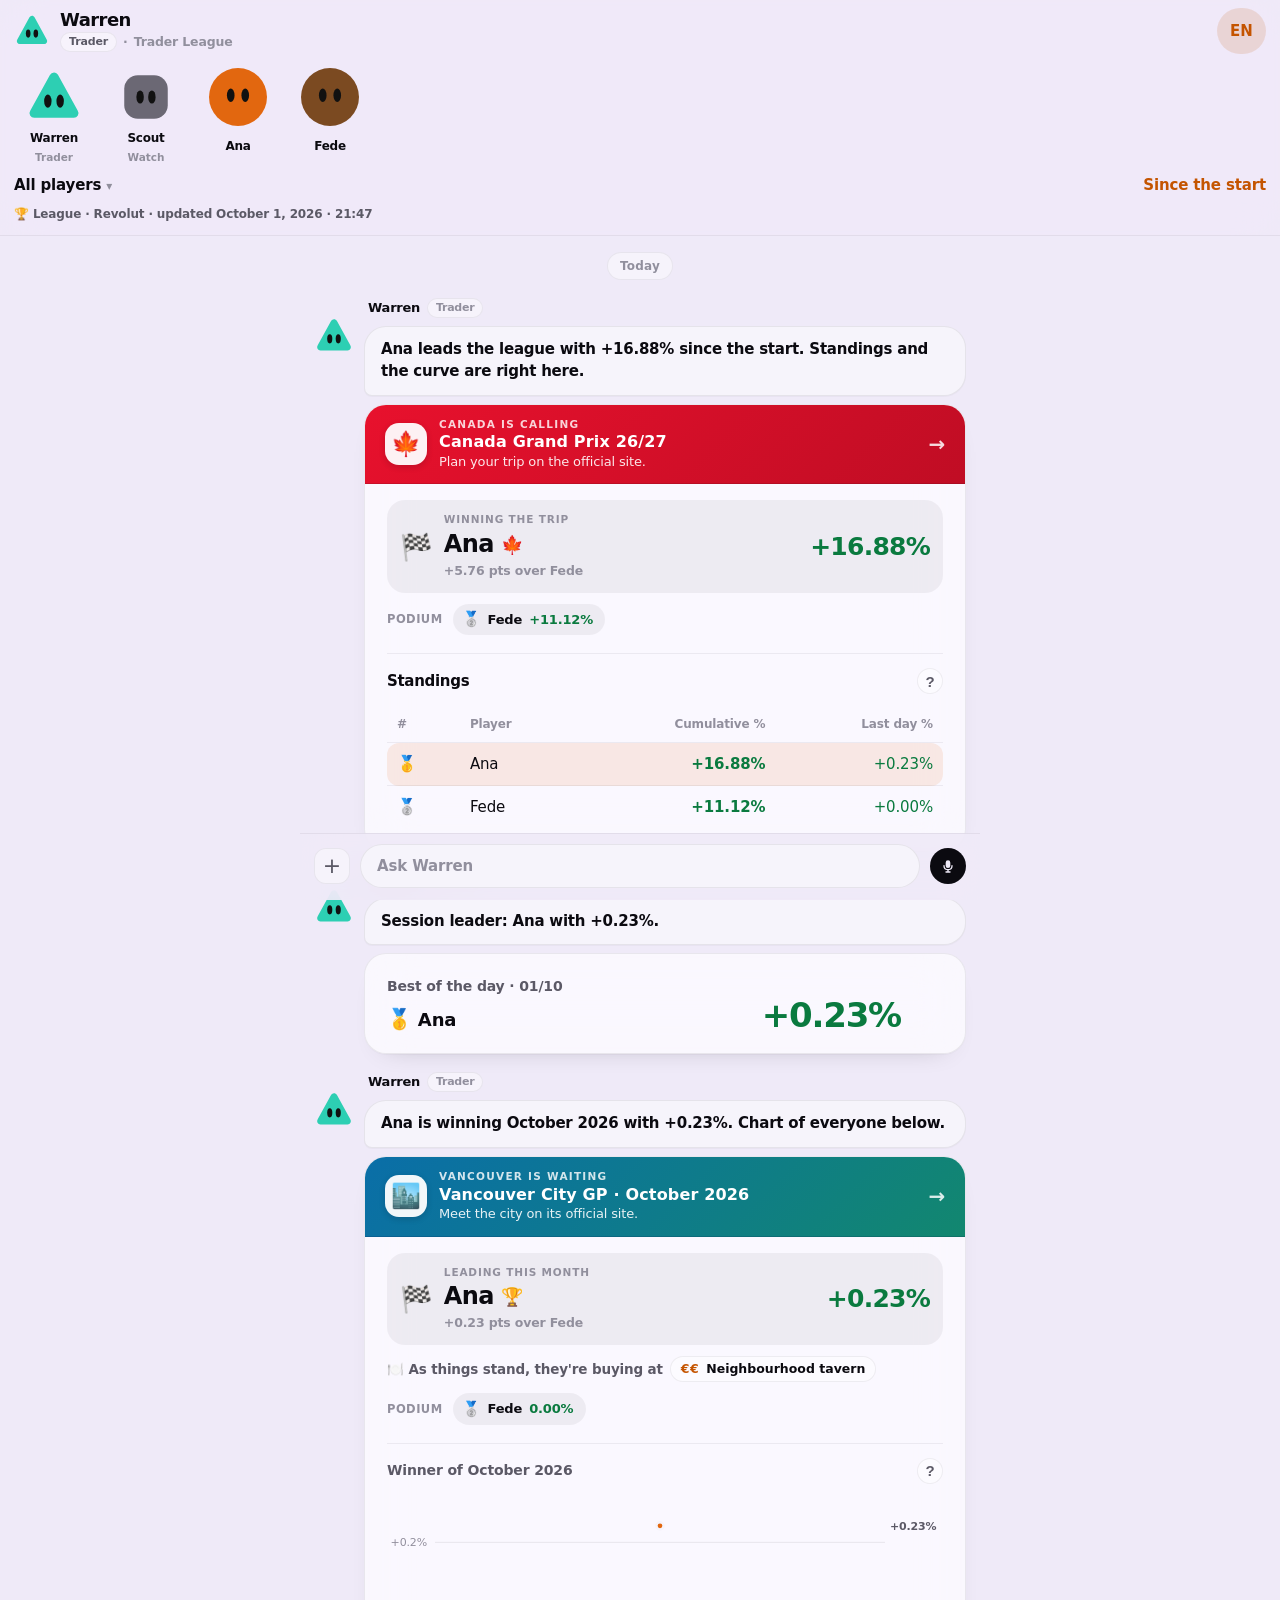
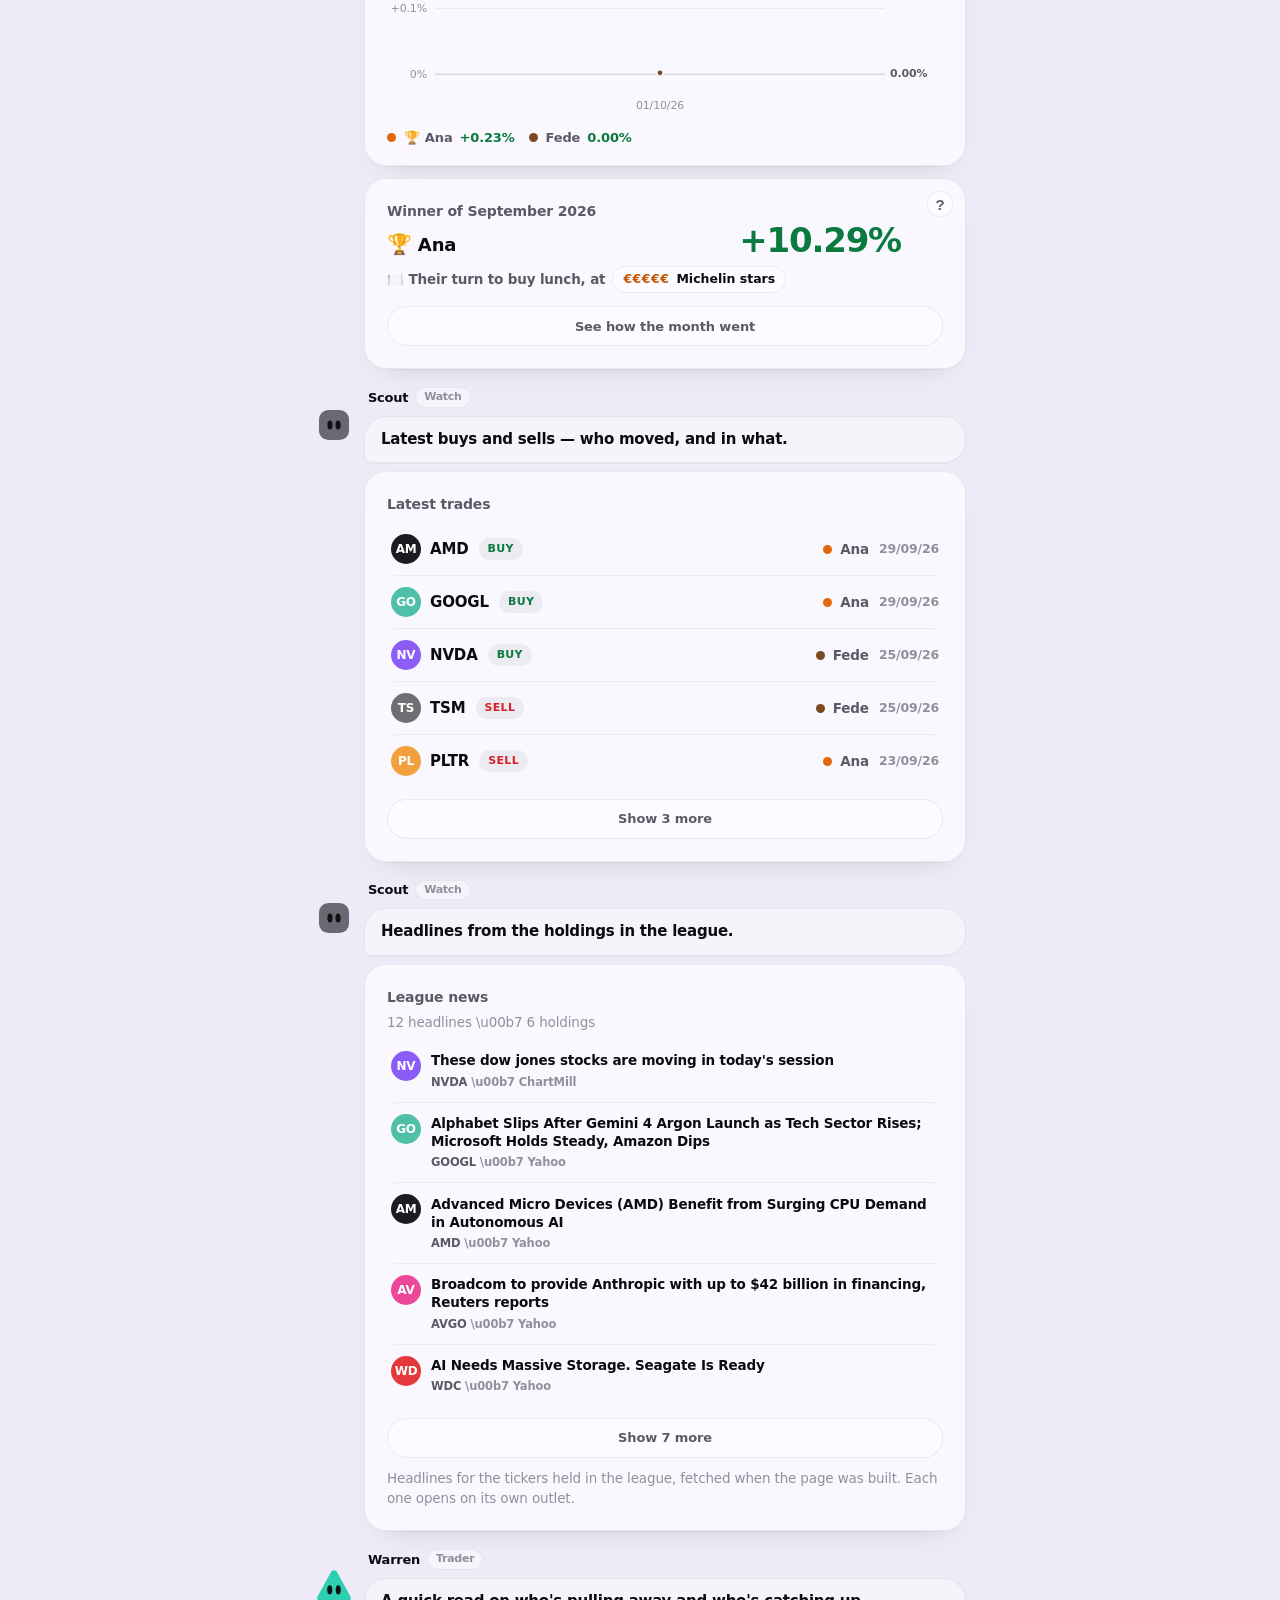
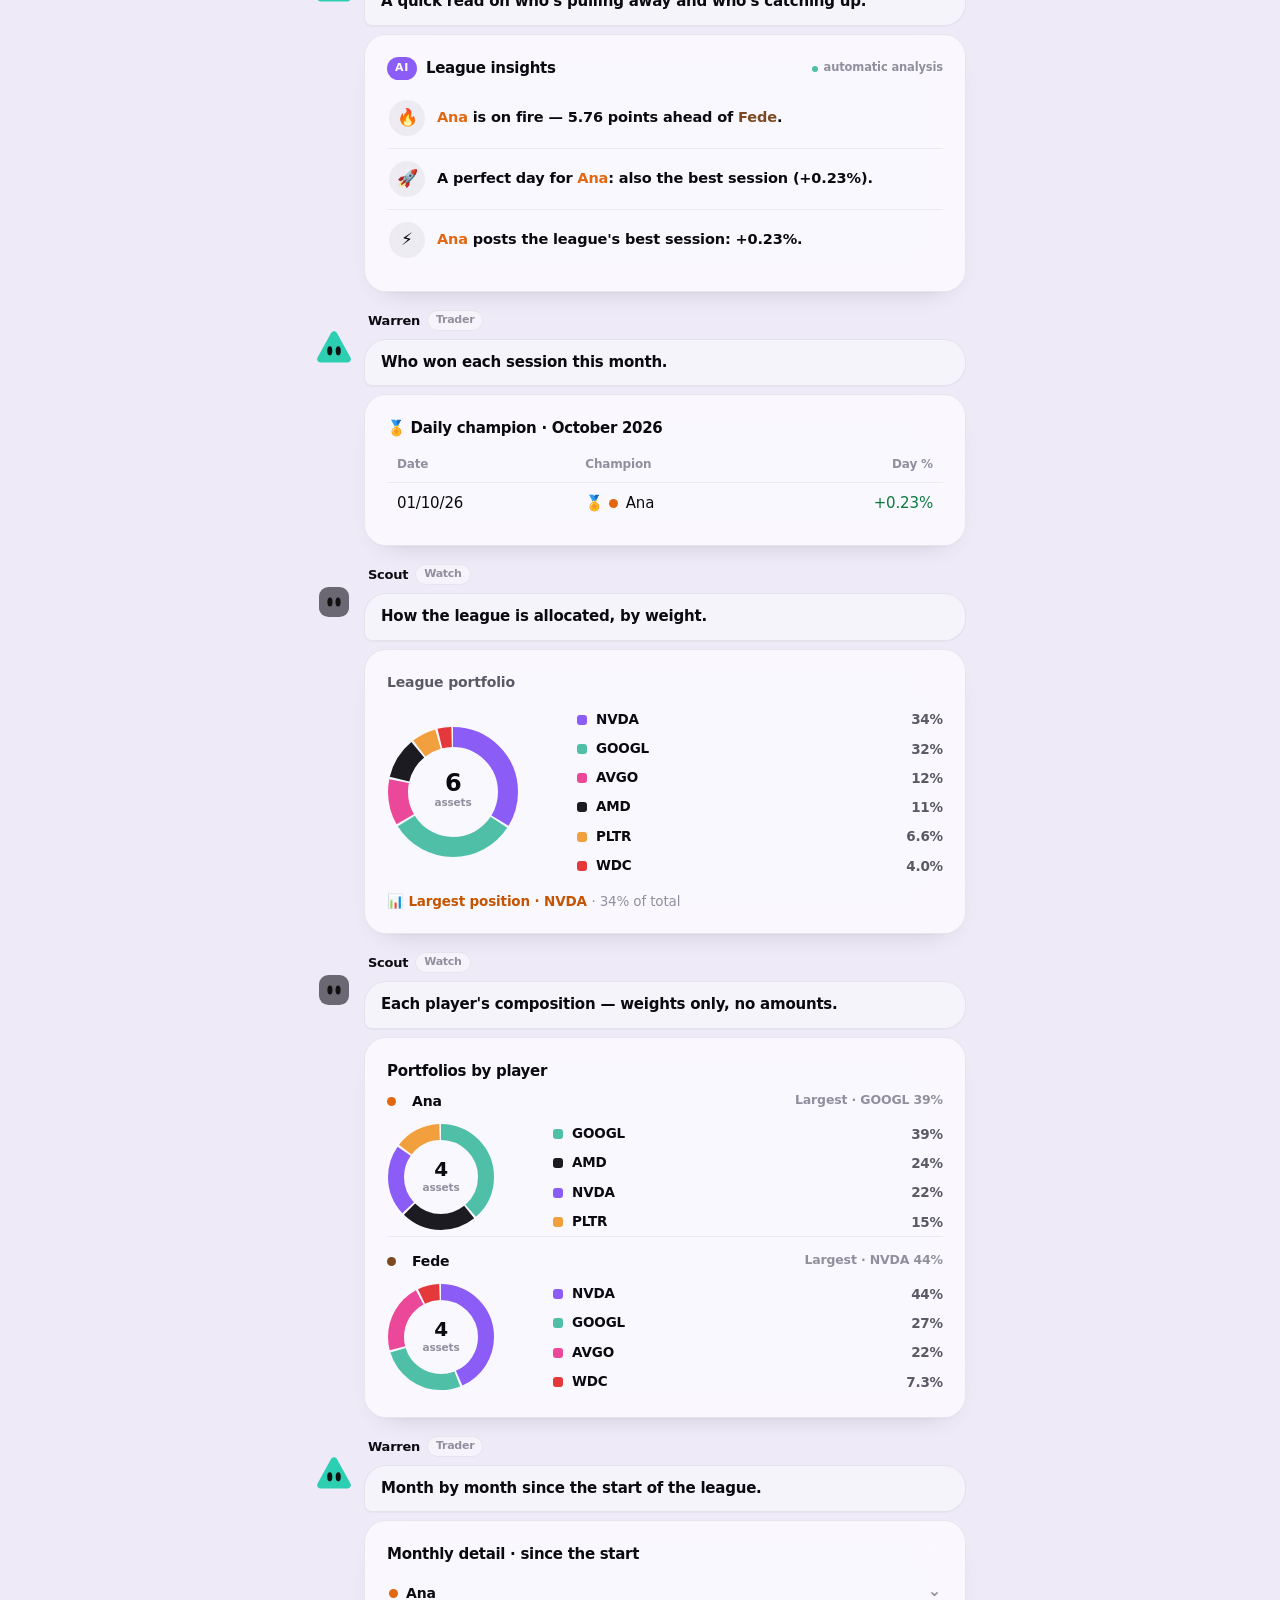
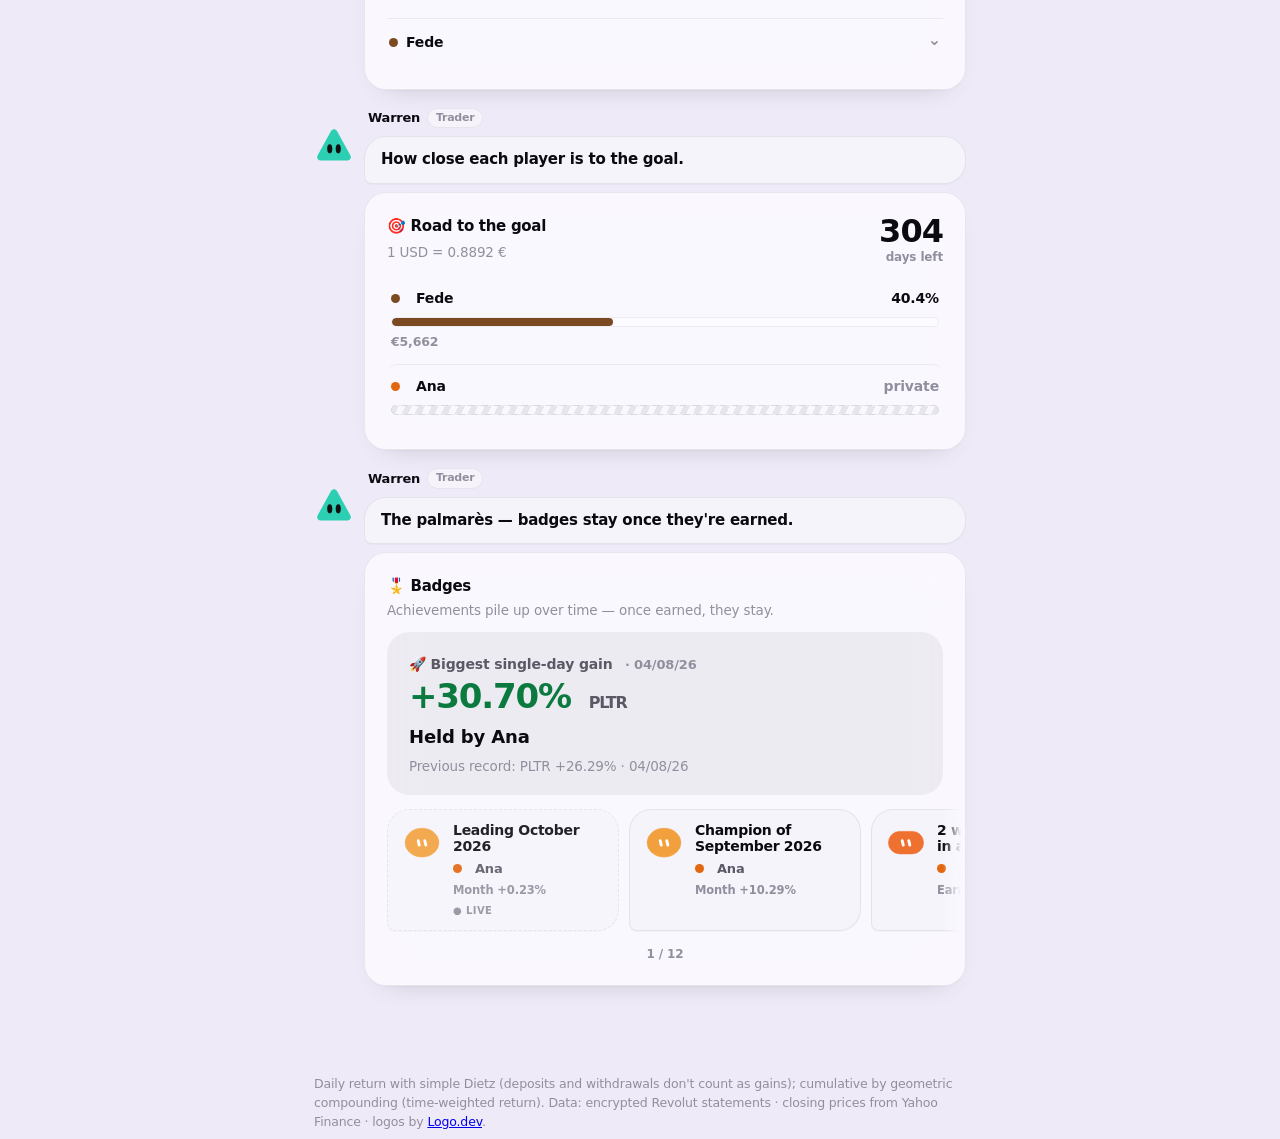
==== commit 6ae2113f: "Actualizar ranking 2026-10-01" ====
--- a/docs/index.html
+++ b/docs/index.html
@@ -1270,8 +1270,8 @@
 </div>
 <footer data-i18n-html="footer"></footer>
 <script>
-const DATA = {"players": [{"id": "ana", "name": "Ana", "slot": 0, "amounts": false, "since": "2026-07-14", "days": [{"date": "2026-07-14", "day": 1.5255, "cum": 1.5255, "bd": [{"ticker": "PLTR", "pct": 1.5255}]}, {"date": "2026-07-15", "day": 0.0299, "cum": 1.5559, "bd": [{"ticker": "PLTR", "pct": 0.0299}]}, {"date": "2026-07-16", "day": -2.6311, "cum": -1.1161, "bd": [{"ticker": "SMCI", "pct": -1.8665}, {"ticker": "META", "pct": -1.0134}, {"ticker": "PLTR", "pct": 0.2489}]}, {"date": "2026-07-17", "day": -2.1399, "cum": -3.2322, "bd": [{"ticker": "META", "pct": -1.0154}, {"ticker": "SMCI", "pct": -0.6165}, {"ticker": "PLTR", "pct": -0.508}]}, {"date": "2026-07-20", "day": 0.322, "cum": -2.9206, "bd": [{"ticker": "PLTR", "pct": 0.5713}, {"ticker": "SMCI", "pct": -0.4048}, {"ticker": "META", "pct": 0.1555}]}, {"date": "2026-07-21", "day": 4.7588, "cum": 1.6992, "bd": [{"ticker": "SMCI", "pct": 5.3704}, {"ticker": "PLTR", "pct": -0.4667}, {"ticker": "META", "pct": -0.1449}]}, {"date": "2026-07-22", "day": -2.7738, "cum": -1.1218, "bd": [{"ticker": "PLTR", "pct": -1.6456}, {"ticker": "META", "pct": -1.1283}]}, {"date": "2026-07-23", "day": -1.7204, "cum": -2.8229, "bd": [{"ticker": "META", "pct": -1.4694}, {"ticker": "PLTR", "pct": -0.2511}]}, {"date": "2026-07-24", "day": -0.87, "cum": -3.6683, "bd": [{"ticker": "META", "pct": -0.7742}, {"ticker": "PLTR", "pct": -0.0958}]}, {"date": "2026-07-27", "day": 1.7545, "cum": -1.9782, "bd": [{"ticker": "PLTR", "pct": 1.849}, {"ticker": "META", "pct": -0.0945}]}, {"date": "2026-07-28", "day": -1.7528, "cum": -3.6963, "bd": [{"ticker": "PLTR", "pct": -1.6883}, {"ticker": "META", "pct": -0.0645}]}, {"date": "2026-07-29", "day": -0.8585, "cum": -4.5231, "bd": [{"ticker": "META", "pct": -0.7447}, {"ticker": "PLTR", "pct": -0.1138}]}, {"date": "2026-07-30", "day": -4.6458, "cum": -8.9588, "bd": [{"ticker": "META", "pct": -4.4855}, {"ticker": "PLTR", "pct": -0.1603}]}, {"date": "2026-07-31", "day": 2.0965, "cum": -7.0501, "bd": [{"ticker": "META", "pct": 1.9147}, {"ticker": "PLTR", "pct": 0.1818}]}, {"date": "2026-08-03", "day": 4.098, "cum": -3.241, "bd": [{"ticker": "META", "pct": 3.5216}, {"ticker": "PLTR", "pct": 0.5764}]}, {"date": "2026-08-04", "day": 5.1255, "cum": 1.7184, "bd": [{"ticker": "PLTR", "pct": 5.3431}, {"ticker": "META", "pct": -0.2176}]}, {"date": "2026-08-05", "day": 0.507, "cum": 2.2341, "bd": [{"ticker": "MU", "pct": 0.4326}, {"ticker": "META", "pct": 0.0744}]}, {"date": "2026-08-06", "day": 0.6499, "cum": 2.8985, "bd": [{"ticker": "MU", "pct": 0.5491}, {"ticker": "META", "pct": 0.1008}]}, {"date": "2026-08-07", "day": 0.4447, "cum": 3.3561, "bd": [{"ticker": "SNOW", "pct": 0.3361}, {"ticker": "META", "pct": 0.195}, {"ticker": "MU", "pct": -0.0864}]}, {"date": "2026-08-10", "day": 0.1619, "cum": 3.5235, "bd": [{"ticker": "MU", "pct": -0.3655}, {"ticker": "SNOW", "pct": 0.2786}, {"ticker": "META", "pct": 0.2488}]}, {"date": "2026-08-11", "day": 0.4986, "cum": 4.0397, "bd": [{"ticker": "META", "pct": 0.37}, {"ticker": "MU", "pct": 0.1656}, {"ticker": "SNOW", "pct": -0.037}]}, {"date": "2026-08-12", "day": -0.6667, "cum": 3.3461, "bd": [{"ticker": "META", "pct": -1.7769}, {"ticker": "MU", "pct": 1.2338}, {"ticker": "SNOW", "pct": -0.1236}]}, {"date": "2026-08-13", "day": 1.4166, "cum": 4.8101, "bd": [{"ticker": "META", "pct": 1.4226}, {"ticker": "WDC", "pct": -0.3448}, {"ticker": "SNOW", "pct": 0.3389}]}, {"date": "2026-08-14", "day": -0.0618, "cum": 4.7453, "bd": [{"ticker": "WDC", "pct": 0.9359}, {"ticker": "SNOW", "pct": -0.5521}, {"ticker": "META", "pct": -0.4455}]}, {"date": "2026-08-17", "day": -0.8343, "cum": 3.8714, "bd": [{"ticker": "META", "pct": -1.818}, {"ticker": "WDC", "pct": 0.906}, {"ticker": "SNOW", "pct": 0.0777}]}, {"date": "2026-08-18", "day": -2.3614, "cum": 1.4186, "bd": [{"ticker": "META", "pct": -1.9939}, {"ticker": "SNOW", "pct": -0.2798}, {"ticker": "NVDA", "pct": -0.0877}]}, {"date": "2026-08-19", "day": -0.0765, "cum": 1.341, "bd": [{"ticker": "NVDA", "pct": -0.1991}, {"ticker": "META", "pct": 0.1518}, {"ticker": "SNOW", "pct": -0.0292}]}, {"date": "2026-08-20", "day": -0.4231, "cum": 0.9122, "bd": [{"ticker": "SNOW", "pct": -0.34}, {"ticker": "NVDA", "pct": -0.0649}, {"ticker": "META", "pct": -0.0183}]}, {"date": "2026-08-21", "day": 1.2326, "cum": 2.156, "bd": [{"ticker": "SNOW", "pct": 1.0545}, {"ticker": "META", "pct": 0.3735}, {"ticker": "NVDA", "pct": -0.1955}]}, {"date": "2026-08-24", "day": -0.6392, "cum": 1.5031, "bd": [{"ticker": "SNOW", "pct": -0.9066}, {"ticker": "META", "pct": 0.8332}, {"ticker": "NVDA", "pct": -0.5657}]}, {"date": "2026-08-25", "day": 0.6965, "cum": 2.2101, "bd": [{"ticker": "META", "pct": 0.8051}, {"ticker": "SNOW", "pct": -0.5256}, {"ticker": "NVDA", "pct": 0.417}]}, {"date": "2026-08-26", "day": 0.3364, "cum": 2.5539, "bd": [{"ticker": "META", "pct": 0.793}, {"ticker": "NVDA", "pct": -0.3072}, {"ticker": "SNOW", "pct": -0.1495}]}, {"date": "2026-08-27", "day": 2.7333, "cum": 5.3569, "bd": [{"ticker": "NVDA", "pct": 1.7655}, {"ticker": "SNOW", "pct": 1.2408}, {"ticker": "META", "pct": -0.2731}]}, {"date": "2026-08-28", "day": 0.4844, "cum": 5.8672, "bd": [{"ticker": "META", "pct": 0.365}, {"ticker": "SNOW", "pct": 0.1194}]}, {"date": "2026-08-31", "day": -0.1181, "cum": 5.7422, "bd": [{"ticker": "META", "pct": -0.2981}, {"ticker": "SNOW", "pct": 0.18}]}, {"date": "2026-09-01", "day": -0.2854, "cum": 5.4405, "bd": [{"ticker": "SNOW", "pct": -0.6112}, {"ticker": "META", "pct": 0.3258}]}, {"date": "2026-09-02", "day": -0.0005, "cum": 5.4399, "bd": [{"ticker": "META", "pct": 0.7974}, {"ticker": "SNOW", "pct": -0.7357}, {"ticker": "GOOGL", "pct": -0.0622}]}, {"date": "2026-09-03", "day": 3.8165, "cum": 9.464, "bd": [{"ticker": "SNOW", "pct": 2.9075}, {"ticker": "META", "pct": 0.6264}, {"ticker": "GOOGL", "pct": 0.2825}]}, {"date": "2026-09-04", "day": 0.002, "cum": 9.4662, "bd": [{"ticker": "META", "pct": 0.2061}, {"ticker": "GOOGL", "pct": -0.2041}]}, {"date": "2026-09-08", "day": -0.5503, "cum": 8.8639, "bd": [{"ticker": "PLTR", "pct": -0.4339}, {"ticker": "META", "pct": -0.1113}, {"ticker": "GOOGL", "pct": -0.0051}]}, {"date": "2026-09-09", "day": 1.3998, "cum": 10.3877, "bd": [{"ticker": "META", "pct": 1.3972}, {"ticker": "AMD", "pct": 0.5009}, {"ticker": "GOOGL", "pct": -0.3935}, {"ticker": "PLTR", "pct": -0.1048}]}, {"date": "2026-09-10", "day": -0.9818, "cum": 9.304, "bd": [{"ticker": "AMD", "pct": -0.5873}, {"ticker": "PLTR", "pct": -0.4927}, {"ticker": "GOOGL", "pct": 0.0982}]}, {"date": "2026-09-11", "day": 0.9103, "cum": 10.299, "bd": [{"ticker": "AMD", "pct": 0.4247}, {"ticker": "GOOGL", "pct": 0.2999}, {"ticker": "PLTR", "pct": 0.1857}]}, {"date": "2026-09-14", "day": 0.6118, "cum": 10.9738, "bd": [{"ticker": "PLTR", "pct": 0.8168}, {"ticker": "AMD", "pct": -0.7631}, {"ticker": "GOOGL", "pct": 0.558}]}, {"date": "2026-09-15", "day": 0.0392, "cum": 11.0173, "bd": [{"ticker": "AMD", "pct": 0.3602}, {"ticker": "GOOGL", "pct": -0.2208}, {"ticker": "PLTR", "pct": -0.1001}]}, {"date": "2026-09-16", "day": 0.4089, "cum": 11.4713, "bd": [{"ticker": "AMD", "pct": 0.277}, {"ticker": "PLTR", "pct": 0.2376}, {"ticker": "GOOGL", "pct": -0.1056}]}, {"date": "2026-09-17", "day": 1.5623, "cum": 13.2128, "bd": [{"ticker": "AMD", "pct": 1.0811}, {"ticker": "PLTR", "pct": 0.2526}, {"ticker": "GOOGL", "pct": 0.2223}, {"ticker": "WDC", "pct": 0.0063}]}, {"date": "2026-09-18", "day": 0.5327, "cum": 13.8159, "bd": [{"ticker": "AMD", "pct": 0.241}, {"ticker": "PLTR", "pct": 0.1832}, {"ticker": "GOOGL", "pct": 0.1085}]}, {"date": "2026-09-21", "day": 2.241, "cum": 16.3665, "bd": [{"ticker": "AMD", "pct": 0.9065}, {"ticker": "PLTR", "pct": 0.7096}, {"ticker": "NVDA", "pct": 0.3598}, {"ticker": "GOOGL", "pct": 0.2651}]}, {"date": "2026-09-22", "day": 0.2509, "cum": 16.6585, "bd": [{"ticker": "PLTR", "pct": 0.2419}, {"ticker": "GOOGL", "pct": -0.1819}, {"ticker": "NVDA", "pct": 0.1186}, {"ticker": "AMD", "pct": 0.0723}]}, {"date": "2026-09-23", "day": -0.3671, "cum": 16.2302, "bd": [{"ticker": "GOOGL", "pct": -0.635}, {"ticker": "PLTR", "pct": 0.5346}, {"ticker": "NVDA", "pct": -0.2667}]}, {"date": "2026-09-24", "day": 0.1935, "cum": 16.4551, "bd": [{"ticker": "GOOGL", "pct": 0.2166}, {"ticker": "NVDA", "pct": -0.0741}, {"ticker": "PLTR", "pct": 0.051}]}, {"date": "2026-09-25", "day": -0.0724, "cum": 16.3708, "bd": [{"ticker": "PLTR", "pct": -0.1858}, {"ticker": "GOOGL", "pct": 0.0744}, {"ticker": "NVDA", "pct": 0.039}]}, {"date": "2026-09-28", "day": 0.1063, "cum": 16.4945, "bd": [{"ticker": "NVDA", "pct": 0.3016}, {"ticker": "PLTR", "pct": -0.1394}, {"ticker": "GOOGL", "pct": -0.0559}]}, {"date": "2026-09-29", "day": -0.4258, "cum": 15.9985, "bd": [{"ticker": "GOOGL", "pct": -0.1627}, {"ticker": "NVDA", "pct": -0.1312}, {"ticker": "AMD", "pct": -0.0995}, {"ticker": "PLTR", "pct": -0.0324}]}, {"date": "2026-09-30", "day": 0.5351, "cum": 16.6192, "bd": [{"ticker": "GOOGL", "pct": 0.3028}, {"ticker": "AMD", "pct": 0.1338}, {"ticker": "NVDA", "pct": 0.0934}, {"ticker": "PLTR", "pct": 0.0051}]}, {"date": "2026-10-01", "day": -0.2592, "cum": 16.3169, "bd": [{"ticker": "GOOGL", "pct": -0.5823}, {"ticker": "NVDA", "pct": 0.1684}, {"ticker": "PLTR", "pct": 0.1226}, {"ticker": "AMD", "pct": 0.0329}]}], "months": [{"month": 10, "month_year": 2026, "ret": -0.2592, "cum": 16.3169}, {"month": 9, "month_year": 2026, "ret": 10.2863, "cum": 16.6192}, {"month": 8, "month_year": 2026, "ret": 13.7626, "cum": 5.7422}, {"month": 7, "month_year": 2026, "ret": -7.0501, "cum": -7.0501}], "holdings": [{"ticker": "GOOGL", "w": 39.28}, {"ticker": "AMD", "w": 23.74}, {"ticker": "NVDA", "w": 22.33}, {"ticker": "PLTR", "w": 14.64}]}, {"id": "fede", "name": "Fede", "slot": 1, "amounts": true, "since": "2026-07-14", "days": [{"date": "2026-07-14", "day": 1.7708, "cum": 1.7708, "bd": [{"ticker": "NVDA", "pct": 1.4574}, {"ticker": "WDC", "pct": 0.5712}, {"ticker": "MU", "pct": -0.2577}], "start": 1060.04, "end": 1685.52, "flow": 601.39, "pnl": 24.1}, {"date": "2026-07-15", "day": -4.8154, "cum": -3.1298, "bd": [{"ticker": "WDC", "pct": -2.5756}, {"ticker": "MU", "pct": -2.4892}, {"ticker": "TSM", "pct": 0.1621}, {"ticker": "NVDA", "pct": 0.0873}], "start": 1685.52, "end": 2065.33, "flow": 472.34, "pnl": -92.54}, {"date": "2026-07-16", "day": -4.9249, "cum": -7.9006, "bd": [{"ticker": "WDC", "pct": -2.2778}, {"ticker": "MU", "pct": -1.5006}, {"ticker": "NVDA", "pct": -0.5921}, {"ticker": "TSM", "pct": -0.5544}], "start": 2065.33, "end": 1963.61, "flow": 0.0, "pnl": -101.72}, {"date": "2026-07-17", "day": -0.2127, "cum": -8.0965, "bd": [{"ticker": "NVDA", "pct": -0.4917}, {"ticker": "WDC", "pct": 0.4652}, {"ticker": "MU", "pct": -0.1152}, {"ticker": "TSM", "pct": -0.0711}], "start": 1963.61, "end": 2508.85, "flow": 550.0, "pnl": -4.76}, {"date": "2026-07-20", "day": 1.2559, "cum": -6.9423, "bd": [{"ticker": "WDC", "pct": 0.4067}, {"ticker": "TSM", "pct": 0.405}, {"ticker": "MU", "pct": 0.3993}, {"ticker": "NVDA", "pct": 0.0449}], "start": 2508.85, "end": 2540.36, "flow": 0.0, "pnl": 31.51}, {"date": "2026-07-21", "day": 6.7074, "cum": -0.7006, "bd": [{"ticker": "MU", "pct": 2.2506}, {"ticker": "WDC", "pct": 2.1472}, {"ticker": "TSM", "pct": 2.031}, {"ticker": "NVDA", "pct": 0.3385}, {"ticker": "ASML", "pct": -0.06}], "start": 2540.36, "end": 3330.85, "flow": 599.98, "pnl": 190.51}, {"date": "2026-07-22", "day": 0.125, "cum": -0.5764, "bd": [{"ticker": "NVDA", "pct": 0.3434}, {"ticker": "TSM", "pct": -0.2639}, {"ticker": "WDC", "pct": 0.2487}, {"ticker": "MU", "pct": -0.2066}, {"ticker": "ASML", "pct": 0.0035}], "start": 3330.85, "end": 3335.01, "flow": 0.0, "pnl": 4.16}, {"date": "2026-07-23", "day": -0.0545, "cum": -0.6306, "bd": [{"ticker": "MU", "pct": 0.5591}, {"ticker": "TSM", "pct": -0.4365}, {"ticker": "NVDA", "pct": -0.2373}, {"ticker": "WDC", "pct": 0.0489}, {"ticker": "ASML", "pct": 0.0114}], "start": 3335.01, "end": 3333.2, "flow": 0.0, "pnl": -1.82}, {"date": "2026-07-24", "day": -3.9558, "cum": -4.5614, "bd": [{"ticker": "MU", "pct": -1.2607}, {"ticker": "WDC", "pct": -1.1554}, {"ticker": "TSM", "pct": -0.9441}, {"ticker": "ASML", "pct": -0.4574}, {"ticker": "NVDA", "pct": -0.1381}], "start": 3333.2, "end": 3201.34, "flow": 0.0, "pnl": -131.85}, {"date": "2026-07-27", "day": -3.256, "cum": -7.6688, "bd": [{"ticker": "ASML", "pct": -1.0563}, {"ticker": "NVDA", "pct": -0.7737}, {"ticker": "WDC", "pct": -0.6837}, {"ticker": "MU", "pct": -0.3933}, {"ticker": "TSM", "pct": -0.3489}], "start": 3201.34, "end": 3097.11, "flow": 0.0, "pnl": -104.23}, {"date": "2026-07-28", "day": -3.9748, "cum": -11.3389, "bd": [{"ticker": "MU", "pct": -1.5608}, {"ticker": "WDC", "pct": -1.1114}, {"ticker": "ASML", "pct": -0.7754}, {"ticker": "TSM", "pct": -0.5661}, {"ticker": "NVDA", "pct": 0.0387}], "start": 3097.11, "end": 2974.0, "flow": 0.0, "pnl": -123.11}, {"date": "2026-07-29", "day": -4.1711, "cum": -15.037, "bd": [{"ticker": "MU", "pct": -1.6633}, {"ticker": "TSM", "pct": -1.5337}, {"ticker": "NVDA", "pct": -0.5644}, {"ticker": "ASML", "pct": -0.3602}, {"ticker": "WDC", "pct": -0.0494}], "start": 2974.0, "end": 2849.96, "flow": 0.0, "pnl": -124.05}, {"date": "2026-07-30", "day": 9.5758, "cum": -6.9011, "bd": [{"ticker": "MU", "pct": 2.8881}, {"ticker": "TSM", "pct": 2.5985}, {"ticker": "WDC", "pct": 2.492}, {"ticker": "ASML", "pct": 1.174}, {"ticker": "NVDA", "pct": 0.4232}], "start": 2849.96, "end": 3122.86, "flow": 0.0, "pnl": 272.91}, {"date": "2026-07-31", "day": -0.3475, "cum": -7.2246, "bd": [{"ticker": "MU", "pct": -1.0031}, {"ticker": "NVDA", "pct": 0.4384}, {"ticker": "WDC", "pct": 0.378}, {"ticker": "ASML", "pct": -0.2386}, {"ticker": "TSM", "pct": 0.0778}], "start": 3122.86, "end": 3112.01, "flow": 0.0, "pnl": -10.85}, {"date": "2026-08-03", "day": 0.1296, "cum": -7.1044, "bd": [{"ticker": "WDC", "pct": -0.4785}, {"ticker": "NVDA", "pct": 0.3834}, {"ticker": "SAP", "pct": -0.1344}, {"ticker": "TSM", "pct": 0.1306}, {"ticker": "ASML", "pct": 0.1219}, {"ticker": "MU", "pct": 0.1066}], "start": 3112.01, "end": 4259.63, "flow": 1142.85, "pnl": 4.77}, {"date": "2026-08-04", "day": 3.3573, "cum": -3.9856, "bd": [{"ticker": "SAP", "pct": 0.8226}, {"ticker": "MU", "pct": 0.6616}, {"ticker": "ASML", "pct": 0.5408}, {"ticker": "TSM", "pct": 0.5327}, {"ticker": "WDC", "pct": 0.5011}, {"ticker": "NVDA", "pct": 0.2984}], "start": 4259.63, "end": 4402.64, "flow": 0.0, "pnl": 143.01}, {"date": "2026-08-05", "day": -0.917, "cum": -4.866, "bd": [{"ticker": "WDC", "pct": -0.6314}, {"ticker": "SNDK", "pct": -0.6044}, {"ticker": "NVDA", "pct": 0.2888}, {"ticker": "SAP", "pct": 0.2371}, {"ticker": "ASML", "pct": -0.2273}, {"ticker": "MU", "pct": 0.0201}], "start": 4402.64, "end": 4867.45, "flow": 507.51, "pnl": -42.7}, {"date": "2026-08-06", "day": -2.3245, "cum": -7.0774, "bd": [{"ticker": "WDC", "pct": -1.383}, {"ticker": "SNDK", "pct": -0.7466}, {"ticker": "MU", "pct": -0.4304}, {"ticker": "ASML", "pct": 0.1775}, {"ticker": "SAP", "pct": 0.058}], "start": 4867.45, "end": 4805.19, "flow": 51.48, "pnl": -113.74}, {"date": "2026-08-07", "day": -1.9315, "cum": -8.8723, "bd": [{"ticker": "SNDK", "pct": -1.6803}, {"ticker": "WDC", "pct": -0.3585}, {"ticker": "ASML", "pct": 0.2531}, {"ticker": "MU", "pct": -0.1459}], "start": 4805.19, "end": 4712.38, "flow": 0.0, "pnl": -92.81}, {"date": "2026-08-10", "day": 0.3513, "cum": -8.5521, "bd": [{"ticker": "SNDK", "pct": 0.9512}, {"ticker": "MU", "pct": -0.6327}, {"ticker": "WDC", "pct": 0.0859}, {"ticker": "ASML", "pct": -0.053}], "start": 4712.38, "end": 4717.33, "flow": -11.58, "pnl": 16.54}, {"date": "2026-08-11", "day": 1.9646, "cum": -6.7555, "bd": [{"ticker": "SNDK", "pct": 1.2229}, {"ticker": "ASML", "pct": 0.4639}, {"ticker": "MU", "pct": 0.2865}, {"ticker": "WDC", "pct": -0.0087}], "start": 4717.33, "end": 4810.01, "flow": 0.0, "pnl": 92.68}, {"date": "2026-08-12", "day": 4.7222, "cum": -2.3523, "bd": [{"ticker": "SNDK", "pct": 2.6513}, {"ticker": "MU", "pct": 1.598}, {"ticker": "WDC", "pct": 0.3363}, {"ticker": "ASML", "pct": 0.1366}], "start": 4810.01, "end": 5037.15, "flow": 0.0, "pnl": 227.14}, {"date": "2026-08-13", "day": 5.6358, "cum": 3.1509, "bd": [{"ticker": "SKHY", "pct": 2.1065}, {"ticker": "SNDK", "pct": 1.5812}, {"ticker": "MU", "pct": 1.3245}, {"ticker": "WDC", "pct": 0.6236}], "start": 5037.15, "end": 5910.95, "flow": 573.75, "pnl": 300.05}, {"date": "2026-08-14", "day": -0.8534, "cum": 2.2706, "bd": [{"ticker": "MRVL", "pct": -0.8274}, {"ticker": "TSM", "pct": -0.39}, {"ticker": "WDC", "pct": 0.364}], "start": 5910.95, "end": 5860.51, "flow": 0.0, "pnl": -50.44}, {"date": "2026-08-17", "day": 3.4579, "cum": 5.807, "bd": [{"ticker": "MRVL", "pct": 3.3021}, {"ticker": "ORCL", "pct": -0.7817}, {"ticker": "TSM", "pct": 0.473}, {"ticker": "WDC", "pct": 0.4644}], "start": 5860.51, "end": 6063.16, "flow": 0.0, "pnl": 202.65}, {"date": "2026-08-18", "day": -3.6048, "cum": 1.9929, "bd": [{"ticker": "TSM", "pct": -1.7377}, {"ticker": "ORCL", "pct": -1.2096}, {"ticker": "WDC", "pct": -0.6575}], "start": 6063.16, "end": 5844.59, "flow": 0.0, "pnl": -218.56}, {"date": "2026-08-19", "day": -0.387, "cum": 1.5982, "bd": [{"ticker": "WDC", "pct": -0.5831}, {"ticker": "ORCL", "pct": 0.3316}, {"ticker": "TSM", "pct": -0.1355}], "start": 5844.59, "end": 5821.97, "flow": 0.0, "pnl": -22.62}, {"date": "2026-08-20", "day": -0.0453, "cum": 1.5522, "bd": [{"ticker": "ORCL", "pct": -0.5678}, {"ticker": "TSM", "pct": 0.403}, {"ticker": "WDC", "pct": 0.1196}], "start": 5821.97, "end": 5819.34, "flow": 0.0, "pnl": -2.64}, {"date": "2026-08-21", "day": 1.5756, "cum": 3.1522, "bd": [{"ticker": "ORCL", "pct": 1.4366}, {"ticker": "TSM", "pct": 0.3042}, {"ticker": "WDC", "pct": -0.1652}], "start": 5819.34, "end": 5911.02, "flow": 0.0, "pnl": 91.69}, {"date": "2026-08-24", "day": -2.5956, "cum": 0.4747, "bd": [{"ticker": "ORCL", "pct": -1.2922}, {"ticker": "TSM", "pct": -0.8963}, {"ticker": "WDC", "pct": -0.4072}], "start": 5911.02, "end": 5757.59, "flow": 0.0, "pnl": -153.43}, {"date": "2026-08-25", "day": 1.789, "cum": 2.2723, "bd": [{"ticker": "ORCL", "pct": 0.7623}, {"ticker": "TSM", "pct": 0.7597}, {"ticker": "WDC", "pct": 0.267}], "start": 5757.59, "end": 5860.6, "flow": 0.0, "pnl": 103.0}, {"date": "2026-08-26", "day": 1.6706, "cum": 3.9808, "bd": [{"ticker": "ORCL", "pct": 1.3325}, {"ticker": "WDC", "pct": 0.3094}, {"ticker": "TSM", "pct": 0.0287}], "start": 5860.6, "end": 5958.51, "flow": 0.0, "pnl": 97.91}, {"date": "2026-08-27", "day": 1.8298, "cum": 5.8834, "bd": [{"ticker": "TSM", "pct": 0.9677}, {"ticker": "ORCL", "pct": 0.8051}, {"ticker": "SPCX", "pct": 0.1725}, {"ticker": "WDC", "pct": -0.1155}], "start": 5958.51, "end": 6067.53, "flow": 0.0, "pnl": 109.03}, {"date": "2026-08-28", "day": -1.0566, "cum": 4.7646, "bd": [{"ticker": "TSM", "pct": -0.9671}, {"ticker": "ORCL", "pct": -0.1617}, {"ticker": "SPCX", "pct": 0.1142}, {"ticker": "WDC", "pct": -0.042}], "start": 6067.53, "end": 6003.42, "flow": 0.0, "pnl": -64.11}, {"date": "2026-08-31", "day": 0.0746, "cum": 4.8428, "bd": [{"ticker": "SPCX", "pct": 0.4013}, {"ticker": "TSM", "pct": -0.2199}, {"ticker": "WDC", "pct": -0.1483}, {"ticker": "GOOGL", "pct": 0.0353}, {"ticker": "ORCL", "pct": 0.0062}], "start": 6003.42, "end": 6007.9, "flow": 0.0, "pnl": 4.48}, {"date": "2026-09-01", "day": -0.4686, "cum": 4.3515, "bd": [{"ticker": "GOOGL", "pct": -0.2883}, {"ticker": "TSM", "pct": -0.1318}, {"ticker": "NVDA", "pct": -0.1079}, {"ticker": "SPCX", "pct": 0.0613}, {"ticker": "WDC", "pct": -0.0018}], "start": 6007.9, "end": 5979.75, "flow": 0.0, "pnl": -28.15}, {"date": "2026-09-02", "day": 1.0811, "cum": 5.4797, "bd": [{"ticker": "NVDA", "pct": 0.8159}, {"ticker": "TSM", "pct": 0.1505}, {"ticker": "GOOGL", "pct": 0.1405}, {"ticker": "WDC", "pct": -0.0258}], "start": 5979.75, "end": 6044.4, "flow": 0.0, "pnl": 64.65}, {"date": "2026-09-03", "day": 1.0108, "cum": 6.5459, "bd": [{"ticker": "NVDA", "pct": 0.6275}, {"ticker": "GOOGL", "pct": 0.3547}, {"ticker": "TSM", "pct": 0.1499}, {"ticker": "WDC", "pct": -0.1213}], "start": 6044.4, "end": 6105.5, "flow": 0.0, "pnl": 61.1}, {"date": "2026-09-04", "day": 0.9067, "cum": 7.512, "bd": [{"ticker": "TSM", "pct": 1.1694}, {"ticker": "GOOGL", "pct": -0.6869}, {"ticker": "WDC", "pct": 0.4242}], "start": 6105.5, "end": 6160.85, "flow": 0.0, "pnl": 55.36}, {"date": "2026-09-08", "day": 1.1278, "cum": 8.7245, "bd": [{"ticker": "TSM", "pct": 0.9827}, {"ticker": "WDC", "pct": 0.1598}, {"ticker": "GOOGL", "pct": -0.0146}], "start": 6160.85, "end": 6230.34, "flow": 0.0, "pnl": 69.48}, {"date": "2026-09-09", "day": -1.3843, "cum": 7.2194, "bd": [{"ticker": "GOOGL", "pct": -1.1137}, {"ticker": "TSM", "pct": -0.3505}, {"ticker": "WDC", "pct": 0.08}], "start": 6230.34, "end": 6144.09, "flow": 0.0, "pnl": -86.25}, {"date": "2026-09-10", "day": -0.7778, "cum": 6.3855, "bd": [{"ticker": "TSM", "pct": -0.7158}, {"ticker": "WDC", "pct": -0.3476}, {"ticker": "GOOGL", "pct": 0.2856}], "start": 6144.09, "end": 6096.3, "flow": 0.0, "pnl": -47.79}, {"date": "2026-09-11", "day": 1.1582, "cum": 7.6176, "bd": [{"ticker": "GOOGL", "pct": 0.871}, {"ticker": "TSM", "pct": 0.5128}, {"ticker": "WDC", "pct": -0.2256}], "start": 6096.3, "end": 6166.91, "flow": 0.0, "pnl": 70.61}, {"date": "2026-09-14", "day": -0.2208, "cum": 7.38, "bd": [{"ticker": "GOOGL", "pct": 1.5893}, {"ticker": "TSM", "pct": -1.4818}, {"ticker": "WDC", "pct": -0.3283}], "start": 6166.91, "end": 6153.29, "flow": 0.0, "pnl": -13.62}, {"date": "2026-09-15", "day": -1.2917, "cum": 5.9929, "bd": [{"ticker": "GOOGL", "pct": -0.6328}, {"ticker": "TSM", "pct": -0.4154}, {"ticker": "WDC", "pct": -0.2435}], "start": 6153.29, "end": 6073.81, "flow": 0.0, "pnl": -79.48}, {"date": "2026-09-16", "day": 0.162, "cum": 6.1647, "bd": [{"ticker": "TSM", "pct": 0.3922}, {"ticker": "GOOGL", "pct": -0.3127}, {"ticker": "WDC", "pct": 0.0825}], "start": 6073.81, "end": 6083.65, "flow": 0.0, "pnl": 9.84}, {"date": "2026-09-17", "day": 2.01, "cum": 8.2986, "bd": [{"ticker": "TSM", "pct": 1.2368}, {"ticker": "GOOGL", "pct": 0.6598}, {"ticker": "WDC", "pct": 0.1135}], "start": 6083.65, "end": 6205.93, "flow": 0.0, "pnl": 122.28}, {"date": "2026-09-18", "day": 1.0309, "cum": 9.415, "bd": [{"ticker": "TSM", "pct": 0.4264}, {"ticker": "GOOGL", "pct": 0.3205}, {"ticker": "WDC", "pct": 0.284}], "start": 6205.93, "end": 6269.91, "flow": 0.0, "pnl": 63.98}, {"date": "2026-09-21", "day": 1.89, "cum": 11.483, "bd": [{"ticker": "TSM", "pct": 1.0019}, {"ticker": "GOOGL", "pct": 0.7794}, {"ticker": "WDC", "pct": 0.1086}], "start": 6269.91, "end": 6388.41, "flow": 0.0, "pnl": 118.5}, {"date": "2026-09-22", "day": 0.8726, "cum": 12.4558, "bd": [{"ticker": "TSM", "pct": 0.5497}, {"ticker": "WDC", "pct": 0.2573}, {"ticker": "AVGO", "pct": 0.159}, {"ticker": "GOOGL", "pct": -0.147}, {"ticker": "NVDA", "pct": 0.0535}], "start": 6388.41, "end": 6444.15, "flow": 0.0, "pnl": 55.75}, {"date": "2026-09-23", "day": -2.0516, "cum": 10.1486, "bd": [{"ticker": "GOOGL", "pct": -1.0343}, {"ticker": "AVGO", "pct": -0.5928}, {"ticker": "NVDA", "pct": -0.3128}, {"ticker": "TSM", "pct": -0.2528}, {"ticker": "WDC", "pct": 0.1411}], "start": 6444.15, "end": 6311.95, "flow": 0.0, "pnl": -132.21}, {"date": "2026-09-24", "day": -0.1758, "cum": 9.955, "bd": [{"ticker": "WDC", "pct": -0.3705}, {"ticker": "GOOGL", "pct": 0.3588}, {"ticker": "AVGO", "pct": -0.2934}, {"ticker": "TSM", "pct": 0.2177}, {"ticker": "NVDA", "pct": -0.0884}], "start": 6311.95, "end": 6300.85, "flow": 0.0, "pnl": -11.1}, {"date": "2026-09-25", "day": 0.5523, "cum": 10.5623, "bd": [{"ticker": "TSM", "pct": 0.2298}, {"ticker": "AVGO", "pct": 0.1555}, {"ticker": "GOOGL", "pct": 0.1238}, {"ticker": "WDC", "pct": 0.1032}, {"ticker": "NVDA", "pct": -0.06}], "start": 6300.85, "end": 6335.65, "flow": 0.0, "pnl": 34.8}, {"date": "2026-09-28", "day": 0.3644, "cum": 10.9652, "bd": [{"ticker": "NVDA", "pct": 0.7178}, {"ticker": "AVGO", "pct": -0.2046}, {"ticker": "GOOGL", "pct": -0.0923}, {"ticker": "WDC", "pct": -0.0565}], "start": 6335.65, "end": 6358.74, "flow": 0.0, "pnl": 23.09}, {"date": "2026-09-29", "day": -0.1035, "cum": 10.8504, "bd": [{"ticker": "AVGO", "pct": 0.3479}, {"ticker": "NVDA", "pct": -0.3114}, {"ticker": "GOOGL", "pct": -0.1439}, {"ticker": "WDC", "pct": 0.0039}], "start": 6358.74, "end": 6352.16, "flow": 0.0, "pnl": -6.58}, {"date": "2026-09-30", "day": 0.239, "cum": 11.1153, "bd": [{"ticker": "GOOGL", "pct": 0.2487}, {"ticker": "AVGO", "pct": -0.2462}, {"ticker": "NVDA", "pct": 0.221}, {"ticker": "WDC", "pct": 0.0154}], "start": 6352.16, "end": 6367.34, "flow": 0.0, "pnl": 15.18}, {"date": "2026-10-01", "day": -0.382, "cum": 10.6909, "bd": [{"ticker": "GOOGL", "pct": -0.4853}, {"ticker": "NVDA", "pct": 0.3967}, {"ticker": "AVGO", "pct": -0.206}, {"ticker": "WDC", "pct": -0.0946}], "start": 6367.34, "end": 6343.02, "flow": 0.0, "pnl": -24.32}], "months": [{"month": 10, "month_year": 2026, "ret": -0.382, "cum": 10.6909}, {"month": 9, "month_year": 2026, "ret": 5.9828, "cum": 11.1153}, {"month": 8, "month_year": 2026, "ret": 13.0071, "cum": 4.8428}, {"month": 7, "month_year": 2026, "ret": -7.2246, "cum": -7.2246}], "holdings": [{"ticker": "NVDA", "w": 43.93}, {"ticker": "GOOGL", "w": 26.84}, {"ticker": "AVGO", "w": 22.1}, {"ticker": "WDC", "w": 7.13}], "goal": {"target": 14000.0, "pct": 40.38, "currency": "USD", "value": 5652.9}}], "pending": [], "goal": {"target": 14000.0, "deadline": "2027-08-01", "days": 304, "fx": {"USD": 0.8912}}, "operations": [{"date": "2026-09-29", "id": "ana", "name": "Ana", "slot": 0, "kind": "BUY", "ticker": "AMD"}, {"date": "2026-09-29", "id": "ana", "name": "Ana", "slot": 0, "kind": "BUY", "ticker": "GOOGL"}, {"date": "2026-09-25", "id": "fede", "name": "Fede", "slot": 1, "kind": "BUY", "ticker": "NVDA"}, {"date": "2026-09-25", "id": "fede", "name": "Fede", "slot": 1, "kind": "SELL", "ticker": "TSM"}, {"date": "2026-09-23", "id": "ana", "name": "Ana", "slot": 0, "kind": "SELL", "ticker": "PLTR"}, {"date": "2026-09-22", "id": "fede", "name": "Fede", "slot": 1, "kind": "BUY", "ticker": "NVDA"}, {"date": "2026-09-22", "id": "fede", "name": "Fede", "slot": 1, "kind": "SELL", "ticker": "TSM"}, {"date": "2026-09-22", "id": "ana", "name": "Ana", "slot": 0, "kind": "SELL", "ticker": "AMD"}], "allocation": [{"ticker": "NVDA", "w": 34.2}, {"ticker": "GOOGL", "w": 32.44}, {"ticker": "AVGO", "w": 12.15}, {"ticker": "AMD", "w": 10.7}, {"ticker": "PLTR", "w": 6.6}, {"ticker": "WDC", "w": 3.92}], "market": null, "tickers": [{"ticker": "NVDA", "name": "NVIDIA", "domain": "nvidia.com", "w": 34.2, "holders": [{"name": "Fede", "slot": 1, "w": 43.93}, {"name": "Ana", "slot": 0, "w": 22.33}], "prices": [{"date": "2026-08-20", "close": 216.85}, {"date": "2026-08-21", "close": 214.72}, {"date": "2026-08-24", "close": 208.48}, {"date": "2026-08-25", "close": 213.05}, {"date": "2026-08-26", "close": 209.66}, {"date": "2026-08-27", "close": 227.98}, {"date": "2026-08-28", "close": 217.55}, {"date": "2026-08-31", "close": 220.78}, {"date": "2026-09-01", "close": 217.44}, {"date": "2026-09-02", "close": 224.41}, {"date": "2026-09-03", "close": 228.45}, {"date": "2026-09-04", "close": 230.36}, {"date": "2026-09-08", "close": 225.73}, {"date": "2026-09-09", "close": 223.67}, {"date": "2026-09-10", "close": 218.36}, {"date": "2026-09-11", "close": 218.29}, {"date": "2026-09-14", "close": 210.96}, {"date": "2026-09-15", "close": 212.17}, {"date": "2026-09-16", "close": 213.9}, {"date": "2026-09-17", "close": 219.34}, {"date": "2026-09-18", "close": 222.27}, {"date": "2026-09-21", "close": 227.38}, {"date": "2026-09-22", "close": 228.87}, {"date": "2026-09-23", "close": 225.51}, {"date": "2026-09-24", "close": 224.58}, {"date": "2026-09-25", "close": 225.07}, {"date": "2026-09-28", "close": 228.86}, {"date": "2026-09-29", "close": 227.21}, {"date": "2026-09-30", "close": 228.38}, {"date": "2026-10-01", "close": 230.485}], "ret": 6.29, "peers": [{"ticker": "AMD", "name": "AMD", "domain": "amd.com"}, {"ticker": "TSM", "name": "Taiwan Semiconductor", "domain": "tsmc.com"}, {"ticker": "AVGO", "name": "Broadcom", "domain": "broadcom.com"}], "news": [{"title": "These dow jones stocks are moving in today's session", "link": "https://finnhub.io/api/news?id=eb77b91e6fa8e6ee8a2a57dffedb5d4e8d766c6649f878f2a0c133d66987f44f", "source": "ChartMill", "at": "2026-10-01T16:40:09.000Z", "desc": "Get insights into the dow jones index performance on Thursday. Explore the top gainers and losers within the dow jones index in today's session."}, {"title": "UBS Gets Told to Pack Its Bags", "link": "https://finnhub.io/api/news?id=b4b9b4ca7544a30c7983d91853479eab7e335b1eb2d75d2450cab667e94daefe", "source": "Yahoo", "at": "2026-10-01T15:46:36.000Z", "desc": "The Swiss bank fell after top-20 shareholder Artisan Partners urged it to leave Switzerland rather than accept tougher post-Credit Suisse capital rules."}, {"title": "4 Reasons to Buy Meta Platforms Stock", "link": "https://finnhub.io/api/news?id=1efb13de4b6fa09589a9c607751243f17f1568237195731818aa989b726bc88a", "source": "Yahoo", "at": "2026-10-01T15:45:01.000Z", "desc": "The recent momentum could last much longer."}, {"title": "Why Anthropic’s ‘disaster’ prospectus needs more context", "link": "https://finnhub.io/api/news?id=155d4c32579aa0029a378843f50c9326343880d6399ce8beca68496cd5cd9710", "source": "Yahoo", "at": "2026-10-01T15:41:00.000Z", "desc": "In the Loop, Host Ejaaz Ahamadeen breaks down what Anthropic's (ANTH.PVT) leaked S-1 actually covers and why the filing’s timeline is critical to understanding. Ahamadeen also points out that Claude Code was not release…"}, {"title": "Data Centers Need Copper, Concrete, and Cooling. Here Are 3 Boring Industrials Set to Cash In.", "link": "https://finnhub.io/api/news?id=109714b8bc1de7cb1c7471c2106a0fab5ed627fb9e80769d27daf14561193d37", "source": "Yahoo", "at": "2026-10-01T15:35:00.000Z", "desc": "The AI data center build-out has many years to run, and these stocks are ideally placed to benefit."}]}, {"ticker": "GOOGL", "name": "Alphabet", "domain": "abc.xyz", "w": 32.44, "holders": [{"name": "Ana", "slot": 0, "w": 39.28}, {"name": "Fede", "slot": 1, "w": 26.84}], "prices": [{"date": "2026-08-20", "close": 340.67}, {"date": "2026-08-21", "close": 344.82}, {"date": "2026-08-24", "close": 348.06}, {"date": "2026-08-25", "close": 346.96}, {"date": "2026-08-26", "close": 342.0}, {"date": "2026-08-27", "close": 340.65}, {"date": "2026-08-28", "close": 346.59}, {"date": "2026-08-31", "close": 339.35}, {"date": "2026-09-01", "close": 335.02}, {"date": "2026-09-02", "close": 337.12}, {"date": "2026-09-03", "close": 342.48}, {"date": "2026-09-04", "close": 338.46}, {"date": "2026-09-08", "close": 338.36}, {"date": "2026-09-09", "close": 330.65}, {"date": "2026-09-10", "close": 332.6}, {"date": "2026-09-11", "close": 338.5}, {"date": "2026-09-14", "close": 349.39}, {"date": "2026-09-15", "close": 344.98}, {"date": "2026-09-16", "close": 342.87}, {"date": "2026-09-17", "close": 347.33}, {"date": "2026-09-18", "close": 349.54}, {"date": "2026-09-21", "close": 354.97}, {"date": "2026-09-22", "close": 351.16}, {"date": "2026-09-23", "close": 337.83}, {"date": "2026-09-24", "close": 342.36}, {"date": "2026-09-25", "close": 343.92}, {"date": "2026-09-28", "close": 342.75}, {"date": "2026-09-29", "close": 340.92}, {"date": "2026-09-30", "close": 344.08}, {"date": "2026-10-01", "close": 337.9}], "ret": -0.81, "peers": [{"ticker": "MSFT", "name": "Microsoft", "domain": "microsoft.com"}, {"ticker": "META", "name": "Meta Platforms", "domain": "meta.com"}, {"ticker": "AMZN", "name": "Amazon", "domain": "amazon.com"}], "news": [{"title": "These dow jones stocks are moving in today's session", "link": "https://finnhub.io/api/news?id=eb77b91e6fa8e6ee8a2a57dffedb5d4e8d766c6649f878f2a0c133d66987f44f", "source": "ChartMill", "at": "2026-10-01T16:40:09.000Z", "desc": "Get insights into the dow jones index performance on Thursday. Explore the top gainers and losers within the dow jones index in today's session."}, {"title": "How Has Microsoft's Story Changed In A Year?", "link": "https://finnhub.io/api/news?id=5a5986f25f64b803b9a08fadf94072c7bbf430a64c082281012b1c9c6afb9202", "source": "Yahoo", "at": "2026-10-01T15:27:24.000Z", "desc": "Microsoft's management stressed Copilot and AI agents on its fiscal Q4 2026 call. The stock has returned 34% in three months, against 2.5% for the S&P 500. Microsoft (MSFT) needs fast Azure growth and revenue from Copil…"}, {"title": "How Alphabet (GOOGL) Answers the AI ROI Question", "link": "https://finnhub.io/api/news?id=048cc935bd5a504abd4c7a4374f8a37db311839b1f7b2f29cdf00b44ef0bd38b", "source": "Yahoo", "at": "2026-10-01T15:24:45.000Z", "desc": "Cambiar Opportunity Fund, managed by Cambiar Investors, published its Q2 2026 investor letter. The letter can be downloaded here. U.S. equity markets experienced a significant rebound in Q2, with the S&P 500 rising 15.2…"}, {"title": "Which Dates Could Move Microsoft Stock Most?", "link": "https://finnhub.io/api/news?id=1ae3c28c5ec20eeb048befda771504bd5f36e2dcc083d7911189c603e391eef3", "source": "Yahoo", "at": "2026-10-01T15:16:47.000Z", "desc": "Microsoft (MSFT) stock has gained about 34% in three months, and you may wonder whether it can hold that gain. Management expects about $175 billion of capital spending in calendar 2026 and has said the spending may low…"}, {"title": "Stock Market Today: Dow Sinks As Yields Surge; Accenture Vaults On Earnings Beat (Live Coverage)", "link": "https://finnhub.io/api/news?id=800a1715b1a7170f34d6dadc80fb6ecf2d1524a2850b4a7f004ee5e1e0c8a2b3", "source": "Yahoo", "at": "2026-10-01T15:02:55.000Z", "desc": "The Dow Jones index climbs Thursday even as Treasury yields extend their gains. Micron stock drops on earnings."}]}, {"ticker": "AVGO", "name": "Broadcom", "domain": "broadcom.com", "w": 12.15, "holders": [{"name": "Fede", "slot": 1, "w": 22.1}], "prices": [{"date": "2026-08-20", "close": 364.03}, {"date": "2026-08-21", "close": 368.45}, {"date": "2026-08-24", "close": 358.76}, {"date": "2026-08-25", "close": 356.74}, {"date": "2026-08-26", "close": 355.59}, {"date": "2026-08-27", "close": 371.54}, {"date": "2026-08-28", "close": 368.79}, {"date": "2026-08-31", "close": 370.34}, {"date": "2026-09-01", "close": 369.68}, {"date": "2026-09-02", "close": 367.24}, {"date": "2026-09-03", "close": 357.16}, {"date": "2026-09-04", "close": 357.9}, {"date": "2026-09-08", "close": 368.56}, {"date": "2026-09-09", "close": 364.38}, {"date": "2026-09-10", "close": 360.83}, {"date": "2026-09-11", "close": 361.99}, {"date": "2026-09-14", "close": 344.72}, {"date": "2026-09-15", "close": 339.27}, {"date": "2026-09-16", "close": 339.51}, {"date": "2026-09-17", "close": 347.3}, {"date": "2026-09-18", "close": 357.61}, {"date": "2026-09-21", "close": 362.66}, {"date": "2026-09-22", "close": 364.54}, {"date": "2026-09-23", "close": 354.99}, {"date": "2026-09-24", "close": 350.36}, {"date": "2026-09-25", "close": 352.81}, {"date": "2026-09-28", "close": 349.57}, {"date": "2026-09-29", "close": 355.1}, {"date": "2026-09-30", "close": 351.19}, {"date": "2026-10-01", "close": 347.9101}], "ret": -4.43, "peers": [{"ticker": "QCOM", "name": "Qualcomm", "domain": "qualcomm.com"}, {"ticker": "NVDA", "name": "NVIDIA", "domain": "nvidia.com"}, {"ticker": "AMD", "name": "AMD", "domain": "amd.com"}], "news": [{"title": "Top Midday Stories: Micron Shares Fall Despite Strong Earnings, Guidance; Broadcom to Lend Anthropic $42 Billion for Infrastructure Spending", "link": "https://finnhub.io/api/news?id=7ba659041f67ce3709677047ffb605c15f6b63ae040b7a5399c67b2d5252f134", "source": "Yahoo", "at": "2026-10-01T15:38:23.000Z", "desc": "All three major US stock indexes were down in late-morning trading as Treasury yields surged, with t"}, {"title": "Broadcom lends Anthropic $42B, Nike releases Caitlin 1s, and Micron earnings takeaways", "link": "https://finnhub.io/api/news?id=79246680482975bb878f7c231ff31868246a783afaace38fda15f85ee526e87c", "source": "Yahoo", "at": "2026-10-01T14:13:20.000Z", "desc": "The 8:30 hosts Julie Hyman, Pras Subramanian, and Jake Conley discuss Broadcom's (AVGO) plans to lend $42 billion in financing for infrastructure spending to Anthropic (ANTH.PVT), Nike's (NKE) release of the Caitlin 1s,…"}, {"title": "Anthropic and Broadcom Are Becoming More Intertwined. What It Means for Broadcom Stock.", "link": "https://finnhub.io/api/news?id=97cca3e4059229defbd05dae556b3f738d6fa7ff4447be05a873c7b9ee77be63", "source": "Yahoo", "at": "2026-10-01T14:11:00.000Z", "desc": "A report says chip designer Broadcom agrees to lend Anthropic up to $42 billion and that the artificial-intelligence company would become Broadcom’s largest customer next year."}, {"title": "3 Tech Stocks Trading At Least 25% Below Fair Value", "link": "https://finnhub.io/api/news?id=17063dbe7b45598c7af7703610a6bb70c8231b8898c34563f827e64730fdd141", "source": "Yahoo", "at": "2026-10-01T14:10:55.000Z", "desc": "With US Treasury yields around their highest level in decades, many investors are paying more attention to bonds and overlooking parts of the equity market. That can create pockets of mispricing, especially in technolog…"}, {"title": "Is Broadcom a Millionaire-Maker Stock?", "link": "https://finnhub.io/api/news?id=a1c3567458901a86edb0fb634653e3d058e486e7b491f50a96a4369c51e4f82a", "source": "Yahoo", "at": "2026-10-01T13:50:00.000Z", "desc": "Investors with time on their side have a realistic path to $1 million."}]}, {"ticker": "AMD", "name": "AMD", "domain": "amd.com", "w": 10.7, "holders": [{"name": "Ana", "slot": 0, "w": 23.74}], "prices": [{"date": "2026-08-20", "close": 469.46}, {"date": "2026-08-21", "close": 473.25}, {"date": "2026-08-24", "close": 456.75}, {"date": "2026-08-25", "close": 479.18}, {"date": "2026-08-26", "close": 480.93}, {"date": "2026-08-27", "close": 476.67}, {"date": "2026-08-28", "close": 465.58}, {"date": "2026-08-31", "close": 470.72}, {"date": "2026-09-01", "close": 459.61}, {"date": "2026-09-02", "close": 457.06}, {"date": "2026-09-03", "close": 456.16}, {"date": "2026-09-04", "close": 477.57}, {"date": "2026-09-08", "close": 505.74}, {"date": "2026-09-09", "close": 521.1}, {"date": "2026-09-10", "close": 503.6}, {"date": "2026-09-11", "close": 516.13}, {"date": "2026-09-14", "close": 493.41}, {"date": "2026-09-15", "close": 504.2}, {"date": "2026-09-16", "close": 512.5}, {"date": "2026-09-17", "close": 545.09}, {"date": "2026-09-18", "close": 559.82}, {"date": "2026-09-21", "close": 615.52}, {"date": "2026-09-22", "close": 623.77}, {"date": "2026-09-23", "close": 614.61}, {"date": "2026-09-24", "close": 629.26}, {"date": "2026-09-25", "close": 630.63}, {"date": "2026-09-28", "close": 607.87}, {"date": "2026-09-29", "close": 607.57}, {"date": "2026-09-30", "close": 611.76}, {"date": "2026-10-01", "close": 612.795}], "ret": 30.53, "peers": [{"ticker": "NVDA", "name": "NVIDIA", "domain": "nvidia.com"}, {"ticker": "INTC", "name": "Intel", "domain": "intel.com"}, {"ticker": "TSM", "name": "Taiwan Semiconductor", "domain": "tsmc.com"}], "news": [{"title": "HPE Networking Outlook Gets Boost as Barclays, Citi and Wells Fargo Raise Price Targets", "link": "https://finnhub.io/api/news?id=ce67f49f7e82d9c5e3350d9d76432ee9b140c59af0103c10d948c49117bc7fd2", "source": "Yahoo", "at": "2026-10-01T14:45:00.000Z", "desc": "Citi, Barclays, and Wells Fargo all lifted their HPE price targets after Networking Investor Day, yet the three firms land in very different places on whether the stock's explosive run has already consumed the upside."}, {"title": "3 Top AI Stocks for October", "link": "https://finnhub.io/api/news?id=46521c0d73c66508adb715d1fc7eff4367ebee4d13f400473c5ae29c26b27436", "source": "Yahoo", "at": "2026-10-01T14:35:00.000Z", "desc": "The fourth quarter could see some big momentum shifts for these tech players."}, {"title": "Volantis Raises $88M Series A to Demolish the AI Memory Wall With Photonics", "link": "https://finnhub.io/api/news?id=4695c27b390b471a17aae61f02844f510c132bc95240f20ce5578d2267ae89eb", "source": "Yahoo", "at": "2026-10-01T13:00:00.000Z", "desc": "Volantis, a semiconductor company building a new category of AI inference system, today announced an $88 million Series A co-led by Lachy Groom and Abstract Ventures, with participation from John Doerr, VXI Capital, Tri…"}, {"title": "Intel Surges 222% in a Year: Should Investors Join the Bandwagon?", "link": "https://finnhub.io/api/news?id=f6689f4b7741da17332c367f42ce77d361edeae2ccc0085880f1290d2d7bedb7", "source": "Yahoo", "at": "2026-10-01T12:49:00.000Z", "desc": "INTC's 222% surge reflects AI momentum, stronger manufacturing execution and rising estimates, though margin and China risks persist."}, {"title": "Nvidia’s Latest Move is a Green Light to Keep Loading Up", "link": "https://finnhub.io/api/news?id=255968f262587cbbcb587b1fa5f00da24ba63e59e2ab4c1a408e4b7febd40121", "source": "Yahoo", "at": "2026-10-01T12:45:02.000Z", "desc": "Nvidia just unlocked nearly $100 billion in buyback firepower while demand for its chips outstrips supply through 2028, and the valuation tells a story most investors are reading backwards."}]}, {"ticker": "PLTR", "name": "Palantir", "domain": "palantir.com", "w": 6.6, "holders": [{"name": "Ana", "slot": 0, "w": 14.64}], "prices": [{"date": "2026-08-20", "close": 173.96}, {"date": "2026-08-21", "close": 179.94}, {"date": "2026-08-24", "close": 175.89}, {"date": "2026-08-25", "close": 172.73}, {"date": "2026-08-26", "close": 177.5}, {"date": "2026-08-27", "close": 185.93}, {"date": "2026-08-28", "close": 186.29}, {"date": "2026-08-31", "close": 186.38}, {"date": "2026-09-01", "close": 179.92}, {"date": "2026-09-02", "close": 169.46}, {"date": "2026-09-03", "close": 182.53}, {"date": "2026-09-04", "close": 174.33}, {"date": "2026-09-08", "close": 170.3}, {"date": "2026-09-09", "close": 169.53}, {"date": "2026-09-10", "close": 165.86}, {"date": "2026-09-11", "close": 167.23}, {"date": "2026-09-14", "close": 173.31}, {"date": "2026-09-15", "close": 172.56}, {"date": "2026-09-16", "close": 174.34}, {"date": "2026-09-17", "close": 176.24}, {"date": "2026-09-18", "close": 177.64}, {"date": "2026-09-21", "close": 183.09}, {"date": "2026-09-22", "close": 184.99}, {"date": "2026-09-23", "close": 191.79}, {"date": "2026-09-24", "close": 192.59}, {"date": "2026-09-25", "close": 189.67}, {"date": "2026-09-28", "close": 187.48}, {"date": "2026-09-29", "close": 186.97}, {"date": "2026-09-30", "close": 187.05}, {"date": "2026-10-01", "close": 188.98}], "ret": 8.63, "peers": [{"ticker": "SNOW", "name": "SNOW", "domain": ""}, {"ticker": "CRM", "name": "Salesforce", "domain": "salesforce.com"}, {"ticker": "MSFT", "name": "Microsoft", "domain": "microsoft.com"}], "news": [{"title": "IBM Jumps 5% as Bob Coding Agent Gains Self-Hosted Deployment; Salesforce Rises 3%, Palantir Inches Higher", "link": "https://finnhub.io/api/news?id=c73f12d1b8236f045daa64eb17a4e6e06969d9e0dbe728e4141e73235930ff25", "source": "Yahoo", "at": "2026-10-01T13:23:43.000Z", "desc": "IBM stock surged far ahead of the broader software sector after quietly extending its Bob coding agent into a corner of the market most AI platforms cannot reach. Whether the move signals a lasting repricing or a one-da…"}, {"title": "SoundHound's Agentic Voice AI Launches in India With Kia Sorento", "link": "https://finnhub.io/api/news?id=02a5510b6b96489dc157b3bc32ea75060633d1567144b0676d8d0a2331f9d141", "source": "Yahoo", "at": "2026-10-01T13:14:00.000Z", "desc": "SOUN expands its global automotive AI reach as Kia deploys its voice and generative AI technology in the Sorento in India."}, {"title": "Top Big Data Stocks to Tap the Growing AI Analytics Opportunity", "link": "https://finnhub.io/api/news?id=9a410989e5fe6a7f1599bdd644b5c0a773e8eb24c07ba0eb94f4ab6df3bff1b3", "source": "Yahoo", "at": "2026-10-01T12:25:00.000Z", "desc": "NVIDIA, Palantir and Dell are expanding AI infrastructure and data tools as Big Data demand grows across industries."}, {"title": "Palantir Technologies (NASDAQ:PLTR): A High-Growth Momentum Leader", "link": "https://finnhub.io/api/news?id=1dd1ecee55ee091a6573d1c158d35a11f7b9929b4eac0899a762eaeb415ecf31", "source": "ChartMill", "at": "2026-10-01T11:31:02.000Z", "desc": "Palantir (PLTR) passes CANSLIM with explosive growth, high relative strength, low debt, and a bull flag setup; valuation remains the key risk."}, {"title": "Buy 3 AI-Powered Momentum Stocks for October After a Mixed September", "link": "https://finnhub.io/api/news?id=514c899badbd453e4cfc9227914a009f32b48bf940837c42477aa6edd447953f", "source": "Yahoo", "at": "2026-10-01T11:23:00.000Z", "desc": "DELL's AI server demand, PWR's backlog and FPS' data center growth fuel momentum into October."}]}, {"ticker": "WDC", "name": "Western Digital", "domain": "westerndigital.com", "w": 3.92, "holders": [{"name": "Fede", "slot": 1, "w": 7.13}], "prices": [{"date": "2026-08-20", "close": 469.05}, {"date": "2026-08-21", "close": 459.44}, {"date": "2026-08-24", "close": 435.38}, {"date": "2026-08-25", "close": 450.75}, {"date": "2026-08-26", "close": 468.88}, {"date": "2026-08-27", "close": 462.0}, {"date": "2026-08-28", "close": 459.45}, {"date": "2026-08-31", "close": 450.55}, {"date": "2026-09-01", "close": 450.44}, {"date": "2026-09-02", "close": 448.9}, {"date": "2026-09-03", "close": 441.57}, {"date": "2026-09-04", "close": 467.46}, {"date": "2026-09-08", "close": 477.3}, {"date": "2026-09-09", "close": 482.28}, {"date": "2026-09-10", "close": 460.93}, {"date": "2026-09-11", "close": 447.18}, {"date": "2026-09-14", "close": 426.94}, {"date": "2026-09-15", "close": 411.96}, {"date": "2026-09-16", "close": 416.97}, {"date": "2026-09-17", "close": 423.87}, {"date": "2026-09-18", "close": 441.36}, {"date": "2026-09-21", "close": 448.17}, {"date": "2026-09-22", "close": 464.6}, {"date": "2026-09-23", "close": 473.69}, {"date": "2026-09-24", "close": 450.31}, {"date": "2026-09-25", "close": 456.81}, {"date": "2026-09-28", "close": 453.23}, {"date": "2026-09-29", "close": 453.48}, {"date": "2026-09-30", "close": 454.46}, {"date": "2026-10-01", "close": 448.44}], "ret": -4.39, "peers": [{"ticker": "MU", "name": "Micron Technology", "domain": "micron.com"}, {"ticker": "STX", "name": "STX", "domain": ""}, {"ticker": "TSM", "name": "Taiwan Semiconductor", "domain": "tsmc.com"}], "news": [{"title": "AI Needs Massive Storage. Seagate Is Ready", "link": "https://finnhub.io/api/news?id=0cdb66a0a874d28ef5cae8b94079fdcfc7fb61adffa33d8d83475100402a76ba", "source": "Yahoo", "at": "2026-10-01T15:30:29.000Z", "desc": "Seagate has already surged over 230% this year on the back of record margins and nearly sold-out capacity, but the real question now is whether the stock still has room to run or has simply gotten too far ahead of itsel…"}, {"title": "SMCI or WDC: Which Is the Better Value Stock Right Now?", "link": "https://finnhub.io/api/news?id=65a59140879dbbdfe4911bd56d8f6e25c1a6af75fe3aadf632a4a33d2a5ad8e6", "source": "Yahoo", "at": "2026-10-01T14:40:02.000Z", "desc": "SMCI vs. WDC: Which Stock Is the Better Value Option?"}, {"title": "Micron Slips 3% Despite Record Quarter and Above-Consensus Guidance; Western Digital Dips, SK Hynix Drifts", "link": "https://finnhub.io/api/news?id=4ad56350b2199d096019e555205b48d2ca3f6b1c85dcc52ab14f89ee11877352", "source": "Yahoo", "at": "2026-10-01T14:16:36.000Z", "desc": "Micron just delivered the kind of quarter that should send a stock soaring, yet sellers showed up anyway. What the market's reaction reveals about where memory stocks go from here deserves a closer look."}, {"title": "Top 3 AI Stocks With Revenue Growth Over 20%", "link": "https://finnhub.io/api/news?id=a7a6e6dc30af41cc3f726f312bbd985699967a834a74fa679b96cc124906df45", "source": "Yahoo", "at": "2026-10-01T13:10:10.000Z", "desc": "Bond yields are surging to levels not seen in decades, which makes borrowing more expensive for companies that depend on heavy spending. That shifts attention toward businesses already wired into the physical buildout o…"}, {"title": "Play Sandisk Correctly As It Moves Sideways And Slightly Upward", "link": "https://finnhub.io/api/news?id=55e106427436339a38e2acb95116eb76a53512b53424c51ec0f109d444f9c6f7", "source": "Yahoo", "at": "2026-10-01T12:45:13.000Z", "desc": "Sandisk has surged over 600% this year on AI-driven storage demand and record margins, but the contracts protecting its downside may also be capping its ceiling. Whether this stock can push higher depends on one thing i…"}]}], "monthly": {"current": {"name": "Ana", "value": -0.26, "treat": 0, "slot": 0, "month": 10, "month_year": 2026, "dates": ["2026-10-01"], "series": [{"id": "ana", "name": "Ana", "slot": 0, "value": -0.26, "cum": [-0.2592]}, {"id": "fede", "name": "Fede", "slot": 1, "value": -0.38, "cum": [-0.382]}]}, "previous": {"name": "Ana", "value": 10.29, "treat": 4, "slot": 0, "month": 9, "month_year": 2026, "dates": ["2026-09-01", "2026-09-02", "2026-09-03", "2026-09-04", "2026-09-08", "2026-09-09", "2026-09-10", "2026-09-11", "2026-09-14", "2026-09-15", "2026-09-16", "2026-09-17", "2026-09-18", "2026-09-21", "2026-09-22", "2026-09-23", "2026-09-24", "2026-09-25", "2026-09-28", "2026-09-29", "2026-09-30"], "series": [{"id": "ana", "name": "Ana", "slot": 0, "value": 10.29, "cum": [-0.2854, -0.2859, 3.5197, 3.5218, 2.9521, 4.3933, 3.3683, 4.3093, 4.9475, 4.9887, 5.418, 7.0649, 7.6353, 10.0474, 10.3235, 9.9185, 10.1311, 10.0514, 10.1684, 9.6993, 10.2863]}, {"id": "fede", "name": "Fede", "slot": 1, "value": 5.98, "cum": [-0.4686, 0.6075, 1.6245, 2.5459, 3.7024, 2.2668, 1.4714, 2.6467, 2.42, 1.097, 1.2608, 3.2962, 4.361, 6.3335, 7.2613, 5.0608, 4.8761, 5.4554, 5.8397, 5.7301, 5.9828]}]}}, "treatScale": [{"min": null, "euros": "€", "price": 15, "places": ["El Tigre", "Casa Julio", "Bar Santurce"]}, {"min": 0.0, "euros": "€€", "price": 30, "places": ["La Ardosa", "La Musa", "La Carmencita"]}, {"min": 2.5, "euros": "€€€", "price": 55, "places": ["Casa Lucio", "Sala de Despiece", "Ten con Ten"]}, {"min": 5.0, "euros": "€€€€", "price": 110, "places": ["Sacha", "Horcher", "Kabuki"]}, {"min": 10.0, "euros": "€€€€€", "price": 200, "places": ["DiverXO", "Coque", "DSTAgE"]}], "dailyWinners": {"month": 10, "month_year": 2026, "rows": [{"date": "2026-10-01", "names": ["Ana"], "ids": ["ana"], "slot": 0, "value": -0.26}]}, "badges": {"awards": [{"key": "champion:2026-09", "recorded": "2026-10-01", "type": "champion_month", "player": "ana", "name": "Ana", "date": "2026-09-30", "month": "2026-09", "pct": 10.29, "slot": 0}, {"key": "months_2:ana", "recorded": "2026-10-01", "type": "months_2", "player": "ana", "name": "Ana", "date": "2026-09-30", "month": "2026-09", "slot": 0}, {"key": "months_2:fede", "recorded": "2026-10-01", "type": "months_2", "player": "fede", "name": "Fede", "date": "2026-09-30", "month": "2026-09", "slot": 1}, {"key": "milestone:fede:10", "recorded": "2026-09-21", "type": "milestone", "tier": 10, "player": "fede", "name": "Fede", "date": "2026-09-21", "slot": 1}, {"key": "milestone:ana:10", "recorded": "2026-09-03", "type": "milestone", "tier": 10, "player": "ana", "name": "Ana", "date": "2026-09-03", "slot": 0}, {"key": "champion:2026-08", "recorded": "2026-09-01", "type": "champion_month", "player": "ana", "name": "Ana", "date": "2026-08-31", "month": "2026-08", "pct": 13.76, "slot": 0}, {"key": "week_streak:fede", "recorded": "2026-08-14", "type": "week_streak", "player": "fede", "name": "Fede", "date": "2026-08-14", "slot": 1}, {"key": "milestone:fede:5", "recorded": "2026-08-13", "type": "milestone", "tier": 5, "player": "fede", "name": "Fede", "date": "2026-08-13", "slot": 1}, {"key": "milestone:ana:5", "recorded": "2026-08-13", "type": "milestone", "tier": 5, "player": "ana", "name": "Ana", "date": "2026-08-13", "slot": 0}, {"key": "week_streak:ana", "recorded": "2026-08-06", "type": "week_streak", "player": "ana", "name": "Ana", "date": "2026-08-06", "slot": 0}, {"key": "champion:2026-07", "recorded": "2026-08-03", "type": "champion_month", "player": "ana", "name": "Ana", "date": "2026-07-31", "month": "2026-07", "pct": -6.18, "slot": 0}], "provisional": [{"type": "champion_month", "player": "ana", "name": "Ana", "date": "2026-10-01", "month": "2026-10", "pct": -0.26, "key": "champion:2026-10", "provisional": true, "slot": 0}], "record": {"ticker": "PLTR", "pct": 30.7, "date": "2026-08-04", "holders": [{"id": "ana", "name": "Ana"}], "recorded": "2026-08-04", "history": [{"ticker": "WDC", "pct": 16.09, "date": "2026-06-15", "holders": [], "recorded": "2026-07-23"}, {"ticker": "MU", "pct": 17.75, "date": "2026-07-30", "holders": [{"id": "fede", "name": "Fede"}], "recorded": "2026-07-30"}, {"ticker": "MU", "pct": 18.46, "date": "2026-07-30", "holders": [{"id": "fede", "name": "Fede"}], "recorded": "2026-07-30"}, {"ticker": "PLTR", "pct": 26.29, "date": "2026-08-04", "holders": [{"id": "ana", "name": "Ana"}], "recorded": "2026-08-04"}]}}};
-const UPDATED = "2026-10-01 19:15";
+const DATA = {"players": [{"id": "ana", "name": "Ana", "slot": 0, "amounts": false, "since": "2026-07-14", "days": [{"date": "2026-07-14", "day": 1.5255, "cum": 1.5255, "bd": [{"ticker": "PLTR", "pct": 1.5255}]}, {"date": "2026-07-15", "day": 0.0299, "cum": 1.5559, "bd": [{"ticker": "PLTR", "pct": 0.0299}]}, {"date": "2026-07-16", "day": -2.6311, "cum": -1.1161, "bd": [{"ticker": "SMCI", "pct": -1.8665}, {"ticker": "META", "pct": -1.0134}, {"ticker": "PLTR", "pct": 0.2489}]}, {"date": "2026-07-17", "day": -2.1399, "cum": -3.2322, "bd": [{"ticker": "META", "pct": -1.0154}, {"ticker": "SMCI", "pct": -0.6165}, {"ticker": "PLTR", "pct": -0.508}]}, {"date": "2026-07-20", "day": 0.322, "cum": -2.9206, "bd": [{"ticker": "PLTR", "pct": 0.5713}, {"ticker": "SMCI", "pct": -0.4048}, {"ticker": "META", "pct": 0.1555}]}, {"date": "2026-07-21", "day": 4.7588, "cum": 1.6992, "bd": [{"ticker": "SMCI", "pct": 5.3704}, {"ticker": "PLTR", "pct": -0.4667}, {"ticker": "META", "pct": -0.1449}]}, {"date": "2026-07-22", "day": -2.7738, "cum": -1.1218, "bd": [{"ticker": "PLTR", "pct": -1.6456}, {"ticker": "META", "pct": -1.1283}]}, {"date": "2026-07-23", "day": -1.7204, "cum": -2.8229, "bd": [{"ticker": "META", "pct": -1.4694}, {"ticker": "PLTR", "pct": -0.2511}]}, {"date": "2026-07-24", "day": -0.87, "cum": -3.6683, "bd": [{"ticker": "META", "pct": -0.7742}, {"ticker": "PLTR", "pct": -0.0958}]}, {"date": "2026-07-27", "day": 1.7545, "cum": -1.9782, "bd": [{"ticker": "PLTR", "pct": 1.849}, {"ticker": "META", "pct": -0.0945}]}, {"date": "2026-07-28", "day": -1.7528, "cum": -3.6963, "bd": [{"ticker": "PLTR", "pct": -1.6883}, {"ticker": "META", "pct": -0.0645}]}, {"date": "2026-07-29", "day": -0.8585, "cum": -4.5231, "bd": [{"ticker": "META", "pct": -0.7447}, {"ticker": "PLTR", "pct": -0.1138}]}, {"date": "2026-07-30", "day": -4.6458, "cum": -8.9588, "bd": [{"ticker": "META", "pct": -4.4855}, {"ticker": "PLTR", "pct": -0.1603}]}, {"date": "2026-07-31", "day": 2.0965, "cum": -7.0501, "bd": [{"ticker": "META", "pct": 1.9147}, {"ticker": "PLTR", "pct": 0.1818}]}, {"date": "2026-08-03", "day": 4.098, "cum": -3.241, "bd": [{"ticker": "META", "pct": 3.5216}, {"ticker": "PLTR", "pct": 0.5764}]}, {"date": "2026-08-04", "day": 5.1255, "cum": 1.7184, "bd": [{"ticker": "PLTR", "pct": 5.3431}, {"ticker": "META", "pct": -0.2176}]}, {"date": "2026-08-05", "day": 0.507, "cum": 2.2341, "bd": [{"ticker": "MU", "pct": 0.4326}, {"ticker": "META", "pct": 0.0744}]}, {"date": "2026-08-06", "day": 0.6499, "cum": 2.8985, "bd": [{"ticker": "MU", "pct": 0.5491}, {"ticker": "META", "pct": 0.1008}]}, {"date": "2026-08-07", "day": 0.4447, "cum": 3.3561, "bd": [{"ticker": "SNOW", "pct": 0.3361}, {"ticker": "META", "pct": 0.195}, {"ticker": "MU", "pct": -0.0864}]}, {"date": "2026-08-10", "day": 0.1619, "cum": 3.5235, "bd": [{"ticker": "MU", "pct": -0.3655}, {"ticker": "SNOW", "pct": 0.2786}, {"ticker": "META", "pct": 0.2488}]}, {"date": "2026-08-11", "day": 0.4986, "cum": 4.0397, "bd": [{"ticker": "META", "pct": 0.37}, {"ticker": "MU", "pct": 0.1656}, {"ticker": "SNOW", "pct": -0.037}]}, {"date": "2026-08-12", "day": -0.6667, "cum": 3.3461, "bd": [{"ticker": "META", "pct": -1.7769}, {"ticker": "MU", "pct": 1.2338}, {"ticker": "SNOW", "pct": -0.1236}]}, {"date": "2026-08-13", "day": 1.4166, "cum": 4.8101, "bd": [{"ticker": "META", "pct": 1.4226}, {"ticker": "WDC", "pct": -0.3448}, {"ticker": "SNOW", "pct": 0.3389}]}, {"date": "2026-08-14", "day": -0.0618, "cum": 4.7453, "bd": [{"ticker": "WDC", "pct": 0.9359}, {"ticker": "SNOW", "pct": -0.5521}, {"ticker": "META", "pct": -0.4455}]}, {"date": "2026-08-17", "day": -0.8343, "cum": 3.8714, "bd": [{"ticker": "META", "pct": -1.818}, {"ticker": "WDC", "pct": 0.906}, {"ticker": "SNOW", "pct": 0.0777}]}, {"date": "2026-08-18", "day": -2.3614, "cum": 1.4186, "bd": [{"ticker": "META", "pct": -1.9939}, {"ticker": "SNOW", "pct": -0.2798}, {"ticker": "NVDA", "pct": -0.0877}]}, {"date": "2026-08-19", "day": -0.0765, "cum": 1.341, "bd": [{"ticker": "NVDA", "pct": -0.1991}, {"ticker": "META", "pct": 0.1518}, {"ticker": "SNOW", "pct": -0.0292}]}, {"date": "2026-08-20", "day": -0.4231, "cum": 0.9122, "bd": [{"ticker": "SNOW", "pct": -0.34}, {"ticker": "NVDA", "pct": -0.0649}, {"ticker": "META", "pct": -0.0183}]}, {"date": "2026-08-21", "day": 1.2326, "cum": 2.156, "bd": [{"ticker": "SNOW", "pct": 1.0545}, {"ticker": "META", "pct": 0.3735}, {"ticker": "NVDA", "pct": -0.1955}]}, {"date": "2026-08-24", "day": -0.6392, "cum": 1.5031, "bd": [{"ticker": "SNOW", "pct": -0.9066}, {"ticker": "META", "pct": 0.8332}, {"ticker": "NVDA", "pct": -0.5657}]}, {"date": "2026-08-25", "day": 0.6965, "cum": 2.2101, "bd": [{"ticker": "META", "pct": 0.8051}, {"ticker": "SNOW", "pct": -0.5256}, {"ticker": "NVDA", "pct": 0.417}]}, {"date": "2026-08-26", "day": 0.3364, "cum": 2.5539, "bd": [{"ticker": "META", "pct": 0.793}, {"ticker": "NVDA", "pct": -0.3072}, {"ticker": "SNOW", "pct": -0.1495}]}, {"date": "2026-08-27", "day": 2.7333, "cum": 5.3569, "bd": [{"ticker": "NVDA", "pct": 1.7655}, {"ticker": "SNOW", "pct": 1.2408}, {"ticker": "META", "pct": -0.2731}]}, {"date": "2026-08-28", "day": 0.4844, "cum": 5.8672, "bd": [{"ticker": "META", "pct": 0.365}, {"ticker": "SNOW", "pct": 0.1194}]}, {"date": "2026-08-31", "day": -0.1181, "cum": 5.7422, "bd": [{"ticker": "META", "pct": -0.2981}, {"ticker": "SNOW", "pct": 0.18}]}, {"date": "2026-09-01", "day": -0.2854, "cum": 5.4405, "bd": [{"ticker": "SNOW", "pct": -0.6112}, {"ticker": "META", "pct": 0.3258}]}, {"date": "2026-09-02", "day": -0.0005, "cum": 5.4399, "bd": [{"ticker": "META", "pct": 0.7974}, {"ticker": "SNOW", "pct": -0.7357}, {"ticker": "GOOGL", "pct": -0.0622}]}, {"date": "2026-09-03", "day": 3.8165, "cum": 9.464, "bd": [{"ticker": "SNOW", "pct": 2.9075}, {"ticker": "META", "pct": 0.6264}, {"ticker": "GOOGL", "pct": 0.2825}]}, {"date": "2026-09-04", "day": 0.002, "cum": 9.4662, "bd": [{"ticker": "META", "pct": 0.2061}, {"ticker": "GOOGL", "pct": -0.2041}]}, {"date": "2026-09-08", "day": -0.5503, "cum": 8.8639, "bd": [{"ticker": "PLTR", "pct": -0.4339}, {"ticker": "META", "pct": -0.1113}, {"ticker": "GOOGL", "pct": -0.0051}]}, {"date": "2026-09-09", "day": 1.3998, "cum": 10.3877, "bd": [{"ticker": "META", "pct": 1.3972}, {"ticker": "AMD", "pct": 0.5009}, {"ticker": "GOOGL", "pct": -0.3935}, {"ticker": "PLTR", "pct": -0.1048}]}, {"date": "2026-09-10", "day": -0.9818, "cum": 9.304, "bd": [{"ticker": "AMD", "pct": -0.5873}, {"ticker": "PLTR", "pct": -0.4927}, {"ticker": "GOOGL", "pct": 0.0982}]}, {"date": "2026-09-11", "day": 0.9103, "cum": 10.299, "bd": [{"ticker": "AMD", "pct": 0.4247}, {"ticker": "GOOGL", "pct": 0.2999}, {"ticker": "PLTR", "pct": 0.1857}]}, {"date": "2026-09-14", "day": 0.6118, "cum": 10.9738, "bd": [{"ticker": "PLTR", "pct": 0.8168}, {"ticker": "AMD", "pct": -0.7631}, {"ticker": "GOOGL", "pct": 0.558}]}, {"date": "2026-09-15", "day": 0.0392, "cum": 11.0173, "bd": [{"ticker": "AMD", "pct": 0.3602}, {"ticker": "GOOGL", "pct": -0.2208}, {"ticker": "PLTR", "pct": -0.1001}]}, {"date": "2026-09-16", "day": 0.4089, "cum": 11.4713, "bd": [{"ticker": "AMD", "pct": 0.277}, {"ticker": "PLTR", "pct": 0.2376}, {"ticker": "GOOGL", "pct": -0.1056}]}, {"date": "2026-09-17", "day": 1.5623, "cum": 13.2128, "bd": [{"ticker": "AMD", "pct": 1.0811}, {"ticker": "PLTR", "pct": 0.2526}, {"ticker": "GOOGL", "pct": 0.2223}, {"ticker": "WDC", "pct": 0.0063}]}, {"date": "2026-09-18", "day": 0.5327, "cum": 13.8159, "bd": [{"ticker": "AMD", "pct": 0.241}, {"ticker": "PLTR", "pct": 0.1832}, {"ticker": "GOOGL", "pct": 0.1085}]}, {"date": "2026-09-21", "day": 2.241, "cum": 16.3665, "bd": [{"ticker": "AMD", "pct": 0.9065}, {"ticker": "PLTR", "pct": 0.7096}, {"ticker": "NVDA", "pct": 0.3598}, {"ticker": "GOOGL", "pct": 0.2651}]}, {"date": "2026-09-22", "day": 0.2509, "cum": 16.6585, "bd": [{"ticker": "PLTR", "pct": 0.2419}, {"ticker": "GOOGL", "pct": -0.1819}, {"ticker": "NVDA", "pct": 0.1186}, {"ticker": "AMD", "pct": 0.0723}]}, {"date": "2026-09-23", "day": -0.3671, "cum": 16.2302, "bd": [{"ticker": "GOOGL", "pct": -0.635}, {"ticker": "PLTR", "pct": 0.5346}, {"ticker": "NVDA", "pct": -0.2667}]}, {"date": "2026-09-24", "day": 0.1935, "cum": 16.4551, "bd": [{"ticker": "GOOGL", "pct": 0.2166}, {"ticker": "NVDA", "pct": -0.0741}, {"ticker": "PLTR", "pct": 0.051}]}, {"date": "2026-09-25", "day": -0.0724, "cum": 16.3708, "bd": [{"ticker": "PLTR", "pct": -0.1858}, {"ticker": "GOOGL", "pct": 0.0744}, {"ticker": "NVDA", "pct": 0.039}]}, {"date": "2026-09-28", "day": 0.1063, "cum": 16.4945, "bd": [{"ticker": "NVDA", "pct": 0.3016}, {"ticker": "PLTR", "pct": -0.1394}, {"ticker": "GOOGL", "pct": -0.0559}]}, {"date": "2026-09-29", "day": -0.4258, "cum": 15.9985, "bd": [{"ticker": "GOOGL", "pct": -0.1627}, {"ticker": "NVDA", "pct": -0.1312}, {"ticker": "AMD", "pct": -0.0995}, {"ticker": "PLTR", "pct": -0.0324}]}, {"date": "2026-09-30", "day": 0.5351, "cum": 16.6192, "bd": [{"ticker": "GOOGL", "pct": 0.3028}, {"ticker": "AMD", "pct": 0.1338}, {"ticker": "NVDA", "pct": 0.0934}, {"ticker": "PLTR", "pct": 0.0051}]}, {"date": "2026-10-01", "day": 0.2251, "cum": 16.8816, "bd": [{"ticker": "GOOGL", "pct": -0.486}, {"ticker": "NVDA", "pct": 0.2732}, {"ticker": "PLTR", "pct": 0.2554}, {"ticker": "AMD", "pct": 0.1811}]}], "months": [{"month": 10, "month_year": 2026, "ret": 0.2251, "cum": 16.8816}, {"month": 9, "month_year": 2026, "ret": 10.2863, "cum": 16.6192}, {"month": 8, "month_year": 2026, "ret": 13.7626, "cum": 5.7422}, {"month": 7, "month_year": 2026, "ret": -7.0501, "cum": -7.0501}], "holdings": [{"ticker": "GOOGL", "w": 39.17}, {"ticker": "AMD", "w": 23.78}, {"ticker": "NVDA", "w": 22.33}, {"ticker": "PLTR", "w": 14.72}]}, {"id": "fede", "name": "Fede", "slot": 1, "amounts": true, "since": "2026-07-14", "days": [{"date": "2026-07-14", "day": 1.7708, "cum": 1.7708, "bd": [{"ticker": "NVDA", "pct": 1.4574}, {"ticker": "WDC", "pct": 0.5712}, {"ticker": "MU", "pct": -0.2577}], "start": 1060.04, "end": 1685.52, "flow": 601.39, "pnl": 24.1}, {"date": "2026-07-15", "day": -4.8154, "cum": -3.1298, "bd": [{"ticker": "WDC", "pct": -2.5756}, {"ticker": "MU", "pct": -2.4892}, {"ticker": "TSM", "pct": 0.1621}, {"ticker": "NVDA", "pct": 0.0873}], "start": 1685.52, "end": 2065.33, "flow": 472.34, "pnl": -92.54}, {"date": "2026-07-16", "day": -4.9249, "cum": -7.9006, "bd": [{"ticker": "WDC", "pct": -2.2778}, {"ticker": "MU", "pct": -1.5006}, {"ticker": "NVDA", "pct": -0.5921}, {"ticker": "TSM", "pct": -0.5544}], "start": 2065.33, "end": 1963.61, "flow": 0.0, "pnl": -101.72}, {"date": "2026-07-17", "day": -0.2127, "cum": -8.0965, "bd": [{"ticker": "NVDA", "pct": -0.4917}, {"ticker": "WDC", "pct": 0.4652}, {"ticker": "MU", "pct": -0.1152}, {"ticker": "TSM", "pct": -0.0711}], "start": 1963.61, "end": 2508.85, "flow": 550.0, "pnl": -4.76}, {"date": "2026-07-20", "day": 1.2559, "cum": -6.9423, "bd": [{"ticker": "WDC", "pct": 0.4067}, {"ticker": "TSM", "pct": 0.405}, {"ticker": "MU", "pct": 0.3993}, {"ticker": "NVDA", "pct": 0.0449}], "start": 2508.85, "end": 2540.36, "flow": 0.0, "pnl": 31.51}, {"date": "2026-07-21", "day": 6.7074, "cum": -0.7006, "bd": [{"ticker": "MU", "pct": 2.2506}, {"ticker": "WDC", "pct": 2.1472}, {"ticker": "TSM", "pct": 2.031}, {"ticker": "NVDA", "pct": 0.3385}, {"ticker": "ASML", "pct": -0.06}], "start": 2540.36, "end": 3330.85, "flow": 599.98, "pnl": 190.51}, {"date": "2026-07-22", "day": 0.125, "cum": -0.5764, "bd": [{"ticker": "NVDA", "pct": 0.3434}, {"ticker": "TSM", "pct": -0.2639}, {"ticker": "WDC", "pct": 0.2487}, {"ticker": "MU", "pct": -0.2066}, {"ticker": "ASML", "pct": 0.0035}], "start": 3330.85, "end": 3335.01, "flow": 0.0, "pnl": 4.16}, {"date": "2026-07-23", "day": -0.0545, "cum": -0.6306, "bd": [{"ticker": "MU", "pct": 0.5591}, {"ticker": "TSM", "pct": -0.4365}, {"ticker": "NVDA", "pct": -0.2373}, {"ticker": "WDC", "pct": 0.0489}, {"ticker": "ASML", "pct": 0.0114}], "start": 3335.01, "end": 3333.2, "flow": 0.0, "pnl": -1.82}, {"date": "2026-07-24", "day": -3.9558, "cum": -4.5614, "bd": [{"ticker": "MU", "pct": -1.2607}, {"ticker": "WDC", "pct": -1.1554}, {"ticker": "TSM", "pct": -0.9441}, {"ticker": "ASML", "pct": -0.4574}, {"ticker": "NVDA", "pct": -0.1381}], "start": 3333.2, "end": 3201.34, "flow": 0.0, "pnl": -131.85}, {"date": "2026-07-27", "day": -3.256, "cum": -7.6688, "bd": [{"ticker": "ASML", "pct": -1.0563}, {"ticker": "NVDA", "pct": -0.7737}, {"ticker": "WDC", "pct": -0.6837}, {"ticker": "MU", "pct": -0.3933}, {"ticker": "TSM", "pct": -0.3489}], "start": 3201.34, "end": 3097.11, "flow": 0.0, "pnl": -104.23}, {"date": "2026-07-28", "day": -3.9748, "cum": -11.3389, "bd": [{"ticker": "MU", "pct": -1.5608}, {"ticker": "WDC", "pct": -1.1114}, {"ticker": "ASML", "pct": -0.7754}, {"ticker": "TSM", "pct": -0.5661}, {"ticker": "NVDA", "pct": 0.0387}], "start": 3097.11, "end": 2974.0, "flow": 0.0, "pnl": -123.11}, {"date": "2026-07-29", "day": -4.1711, "cum": -15.037, "bd": [{"ticker": "MU", "pct": -1.6633}, {"ticker": "TSM", "pct": -1.5337}, {"ticker": "NVDA", "pct": -0.5644}, {"ticker": "ASML", "pct": -0.3602}, {"ticker": "WDC", "pct": -0.0494}], "start": 2974.0, "end": 2849.96, "flow": 0.0, "pnl": -124.05}, {"date": "2026-07-30", "day": 9.5758, "cum": -6.9011, "bd": [{"ticker": "MU", "pct": 2.8881}, {"ticker": "TSM", "pct": 2.5985}, {"ticker": "WDC", "pct": 2.492}, {"ticker": "ASML", "pct": 1.174}, {"ticker": "NVDA", "pct": 0.4232}], "start": 2849.96, "end": 3122.86, "flow": 0.0, "pnl": 272.91}, {"date": "2026-07-31", "day": -0.3475, "cum": -7.2246, "bd": [{"ticker": "MU", "pct": -1.0031}, {"ticker": "NVDA", "pct": 0.4384}, {"ticker": "WDC", "pct": 0.378}, {"ticker": "ASML", "pct": -0.2386}, {"ticker": "TSM", "pct": 0.0778}], "start": 3122.86, "end": 3112.01, "flow": 0.0, "pnl": -10.85}, {"date": "2026-08-03", "day": 0.1296, "cum": -7.1044, "bd": [{"ticker": "WDC", "pct": -0.4785}, {"ticker": "NVDA", "pct": 0.3834}, {"ticker": "SAP", "pct": -0.1344}, {"ticker": "TSM", "pct": 0.1306}, {"ticker": "ASML", "pct": 0.1219}, {"ticker": "MU", "pct": 0.1066}], "start": 3112.01, "end": 4259.63, "flow": 1142.85, "pnl": 4.77}, {"date": "2026-08-04", "day": 3.3573, "cum": -3.9856, "bd": [{"ticker": "SAP", "pct": 0.8226}, {"ticker": "MU", "pct": 0.6616}, {"ticker": "ASML", "pct": 0.5408}, {"ticker": "TSM", "pct": 0.5327}, {"ticker": "WDC", "pct": 0.5011}, {"ticker": "NVDA", "pct": 0.2984}], "start": 4259.63, "end": 4402.64, "flow": 0.0, "pnl": 143.01}, {"date": "2026-08-05", "day": -0.917, "cum": -4.866, "bd": [{"ticker": "WDC", "pct": -0.6314}, {"ticker": "SNDK", "pct": -0.6044}, {"ticker": "NVDA", "pct": 0.2888}, {"ticker": "SAP", "pct": 0.2371}, {"ticker": "ASML", "pct": -0.2273}, {"ticker": "MU", "pct": 0.0201}], "start": 4402.64, "end": 4867.45, "flow": 507.51, "pnl": -42.7}, {"date": "2026-08-06", "day": -2.3245, "cum": -7.0774, "bd": [{"ticker": "WDC", "pct": -1.383}, {"ticker": "SNDK", "pct": -0.7466}, {"ticker": "MU", "pct": -0.4304}, {"ticker": "ASML", "pct": 0.1775}, {"ticker": "SAP", "pct": 0.058}], "start": 4867.45, "end": 4805.19, "flow": 51.48, "pnl": -113.74}, {"date": "2026-08-07", "day": -1.9315, "cum": -8.8723, "bd": [{"ticker": "SNDK", "pct": -1.6803}, {"ticker": "WDC", "pct": -0.3585}, {"ticker": "ASML", "pct": 0.2531}, {"ticker": "MU", "pct": -0.1459}], "start": 4805.19, "end": 4712.38, "flow": 0.0, "pnl": -92.81}, {"date": "2026-08-10", "day": 0.3513, "cum": -8.5521, "bd": [{"ticker": "SNDK", "pct": 0.9512}, {"ticker": "MU", "pct": -0.6327}, {"ticker": "WDC", "pct": 0.0859}, {"ticker": "ASML", "pct": -0.053}], "start": 4712.38, "end": 4717.33, "flow": -11.58, "pnl": 16.54}, {"date": "2026-08-11", "day": 1.9646, "cum": -6.7555, "bd": [{"ticker": "SNDK", "pct": 1.2229}, {"ticker": "ASML", "pct": 0.4639}, {"ticker": "MU", "pct": 0.2865}, {"ticker": "WDC", "pct": -0.0087}], "start": 4717.33, "end": 4810.01, "flow": 0.0, "pnl": 92.68}, {"date": "2026-08-12", "day": 4.7222, "cum": -2.3523, "bd": [{"ticker": "SNDK", "pct": 2.6513}, {"ticker": "MU", "pct": 1.598}, {"ticker": "WDC", "pct": 0.3363}, {"ticker": "ASML", "pct": 0.1366}], "start": 4810.01, "end": 5037.15, "flow": 0.0, "pnl": 227.14}, {"date": "2026-08-13", "day": 5.6358, "cum": 3.1509, "bd": [{"ticker": "SKHY", "pct": 2.1065}, {"ticker": "SNDK", "pct": 1.5812}, {"ticker": "MU", "pct": 1.3245}, {"ticker": "WDC", "pct": 0.6236}], "start": 5037.15, "end": 5910.95, "flow": 573.75, "pnl": 300.05}, {"date": "2026-08-14", "day": -0.8534, "cum": 2.2706, "bd": [{"ticker": "MRVL", "pct": -0.8274}, {"ticker": "TSM", "pct": -0.39}, {"ticker": "WDC", "pct": 0.364}], "start": 5910.95, "end": 5860.51, "flow": 0.0, "pnl": -50.44}, {"date": "2026-08-17", "day": 3.4579, "cum": 5.807, "bd": [{"ticker": "MRVL", "pct": 3.3021}, {"ticker": "ORCL", "pct": -0.7817}, {"ticker": "TSM", "pct": 0.473}, {"ticker": "WDC", "pct": 0.4644}], "start": 5860.51, "end": 6063.16, "flow": 0.0, "pnl": 202.65}, {"date": "2026-08-18", "day": -3.6048, "cum": 1.9929, "bd": [{"ticker": "TSM", "pct": -1.7377}, {"ticker": "ORCL", "pct": -1.2096}, {"ticker": "WDC", "pct": -0.6575}], "start": 6063.16, "end": 5844.59, "flow": 0.0, "pnl": -218.56}, {"date": "2026-08-19", "day": -0.387, "cum": 1.5982, "bd": [{"ticker": "WDC", "pct": -0.5831}, {"ticker": "ORCL", "pct": 0.3316}, {"ticker": "TSM", "pct": -0.1355}], "start": 5844.59, "end": 5821.97, "flow": 0.0, "pnl": -22.62}, {"date": "2026-08-20", "day": -0.0453, "cum": 1.5522, "bd": [{"ticker": "ORCL", "pct": -0.5678}, {"ticker": "TSM", "pct": 0.403}, {"ticker": "WDC", "pct": 0.1196}], "start": 5821.97, "end": 5819.34, "flow": 0.0, "pnl": -2.64}, {"date": "2026-08-21", "day": 1.5756, "cum": 3.1522, "bd": [{"ticker": "ORCL", "pct": 1.4366}, {"ticker": "TSM", "pct": 0.3042}, {"ticker": "WDC", "pct": -0.1652}], "start": 5819.34, "end": 5911.02, "flow": 0.0, "pnl": 91.69}, {"date": "2026-08-24", "day": -2.5956, "cum": 0.4747, "bd": [{"ticker": "ORCL", "pct": -1.2922}, {"ticker": "TSM", "pct": -0.8963}, {"ticker": "WDC", "pct": -0.4072}], "start": 5911.02, "end": 5757.59, "flow": 0.0, "pnl": -153.43}, {"date": "2026-08-25", "day": 1.789, "cum": 2.2723, "bd": [{"ticker": "ORCL", "pct": 0.7623}, {"ticker": "TSM", "pct": 0.7597}, {"ticker": "WDC", "pct": 0.267}], "start": 5757.59, "end": 5860.6, "flow": 0.0, "pnl": 103.0}, {"date": "2026-08-26", "day": 1.6706, "cum": 3.9808, "bd": [{"ticker": "ORCL", "pct": 1.3325}, {"ticker": "WDC", "pct": 0.3094}, {"ticker": "TSM", "pct": 0.0287}], "start": 5860.6, "end": 5958.51, "flow": 0.0, "pnl": 97.91}, {"date": "2026-08-27", "day": 1.8298, "cum": 5.8834, "bd": [{"ticker": "TSM", "pct": 0.9677}, {"ticker": "ORCL", "pct": 0.8051}, {"ticker": "SPCX", "pct": 0.1725}, {"ticker": "WDC", "pct": -0.1155}], "start": 5958.51, "end": 6067.53, "flow": 0.0, "pnl": 109.03}, {"date": "2026-08-28", "day": -1.0566, "cum": 4.7646, "bd": [{"ticker": "TSM", "pct": -0.9671}, {"ticker": "ORCL", "pct": -0.1617}, {"ticker": "SPCX", "pct": 0.1142}, {"ticker": "WDC", "pct": -0.042}], "start": 6067.53, "end": 6003.42, "flow": 0.0, "pnl": -64.11}, {"date": "2026-08-31", "day": 0.0746, "cum": 4.8428, "bd": [{"ticker": "SPCX", "pct": 0.4013}, {"ticker": "TSM", "pct": -0.2199}, {"ticker": "WDC", "pct": -0.1483}, {"ticker": "GOOGL", "pct": 0.0353}, {"ticker": "ORCL", "pct": 0.0062}], "start": 6003.42, "end": 6007.9, "flow": 0.0, "pnl": 4.48}, {"date": "2026-09-01", "day": -0.4686, "cum": 4.3515, "bd": [{"ticker": "GOOGL", "pct": -0.2883}, {"ticker": "TSM", "pct": -0.1318}, {"ticker": "NVDA", "pct": -0.1079}, {"ticker": "SPCX", "pct": 0.0613}, {"ticker": "WDC", "pct": -0.0018}], "start": 6007.9, "end": 5979.75, "flow": 0.0, "pnl": -28.15}, {"date": "2026-09-02", "day": 1.0811, "cum": 5.4797, "bd": [{"ticker": "NVDA", "pct": 0.8159}, {"ticker": "TSM", "pct": 0.1505}, {"ticker": "GOOGL", "pct": 0.1405}, {"ticker": "WDC", "pct": -0.0258}], "start": 5979.75, "end": 6044.4, "flow": 0.0, "pnl": 64.65}, {"date": "2026-09-03", "day": 1.0108, "cum": 6.5459, "bd": [{"ticker": "NVDA", "pct": 0.6275}, {"ticker": "GOOGL", "pct": 0.3547}, {"ticker": "TSM", "pct": 0.1499}, {"ticker": "WDC", "pct": -0.1213}], "start": 6044.4, "end": 6105.5, "flow": 0.0, "pnl": 61.1}, {"date": "2026-09-04", "day": 0.9067, "cum": 7.512, "bd": [{"ticker": "TSM", "pct": 1.1694}, {"ticker": "GOOGL", "pct": -0.6869}, {"ticker": "WDC", "pct": 0.4242}], "start": 6105.5, "end": 6160.85, "flow": 0.0, "pnl": 55.36}, {"date": "2026-09-08", "day": 1.1278, "cum": 8.7245, "bd": [{"ticker": "TSM", "pct": 0.9827}, {"ticker": "WDC", "pct": 0.1598}, {"ticker": "GOOGL", "pct": -0.0146}], "start": 6160.85, "end": 6230.34, "flow": 0.0, "pnl": 69.48}, {"date": "2026-09-09", "day": -1.3843, "cum": 7.2194, "bd": [{"ticker": "GOOGL", "pct": -1.1137}, {"ticker": "TSM", "pct": -0.3505}, {"ticker": "WDC", "pct": 0.08}], "start": 6230.34, "end": 6144.09, "flow": 0.0, "pnl": -86.25}, {"date": "2026-09-10", "day": -0.7778, "cum": 6.3855, "bd": [{"ticker": "TSM", "pct": -0.7158}, {"ticker": "WDC", "pct": -0.3476}, {"ticker": "GOOGL", "pct": 0.2856}], "start": 6144.09, "end": 6096.3, "flow": 0.0, "pnl": -47.79}, {"date": "2026-09-11", "day": 1.1582, "cum": 7.6176, "bd": [{"ticker": "GOOGL", "pct": 0.871}, {"ticker": "TSM", "pct": 0.5128}, {"ticker": "WDC", "pct": -0.2256}], "start": 6096.3, "end": 6166.91, "flow": 0.0, "pnl": 70.61}, {"date": "2026-09-14", "day": -0.2208, "cum": 7.38, "bd": [{"ticker": "GOOGL", "pct": 1.5893}, {"ticker": "TSM", "pct": -1.4818}, {"ticker": "WDC", "pct": -0.3283}], "start": 6166.91, "end": 6153.29, "flow": 0.0, "pnl": -13.62}, {"date": "2026-09-15", "day": -1.2917, "cum": 5.9929, "bd": [{"ticker": "GOOGL", "pct": -0.6328}, {"ticker": "TSM", "pct": -0.4154}, {"ticker": "WDC", "pct": -0.2435}], "start": 6153.29, "end": 6073.81, "flow": 0.0, "pnl": -79.48}, {"date": "2026-09-16", "day": 0.162, "cum": 6.1647, "bd": [{"ticker": "TSM", "pct": 0.3922}, {"ticker": "GOOGL", "pct": -0.3127}, {"ticker": "WDC", "pct": 0.0825}], "start": 6073.81, "end": 6083.65, "flow": 0.0, "pnl": 9.84}, {"date": "2026-09-17", "day": 2.01, "cum": 8.2986, "bd": [{"ticker": "TSM", "pct": 1.2368}, {"ticker": "GOOGL", "pct": 0.6598}, {"ticker": "WDC", "pct": 0.1135}], "start": 6083.65, "end": 6205.93, "flow": 0.0, "pnl": 122.28}, {"date": "2026-09-18", "day": 1.0309, "cum": 9.415, "bd": [{"ticker": "TSM", "pct": 0.4264}, {"ticker": "GOOGL", "pct": 0.3205}, {"ticker": "WDC", "pct": 0.284}], "start": 6205.93, "end": 6269.91, "flow": 0.0, "pnl": 63.98}, {"date": "2026-09-21", "day": 1.89, "cum": 11.483, "bd": [{"ticker": "TSM", "pct": 1.0019}, {"ticker": "GOOGL", "pct": 0.7794}, {"ticker": "WDC", "pct": 0.1086}], "start": 6269.91, "end": 6388.41, "flow": 0.0, "pnl": 118.5}, {"date": "2026-09-22", "day": 0.8726, "cum": 12.4558, "bd": [{"ticker": "TSM", "pct": 0.5497}, {"ticker": "WDC", "pct": 0.2573}, {"ticker": "AVGO", "pct": 0.159}, {"ticker": "GOOGL", "pct": -0.147}, {"ticker": "NVDA", "pct": 0.0535}], "start": 6388.41, "end": 6444.15, "flow": 0.0, "pnl": 55.75}, {"date": "2026-09-23", "day": -2.0516, "cum": 10.1486, "bd": [{"ticker": "GOOGL", "pct": -1.0343}, {"ticker": "AVGO", "pct": -0.5928}, {"ticker": "NVDA", "pct": -0.3128}, {"ticker": "TSM", "pct": -0.2528}, {"ticker": "WDC", "pct": 0.1411}], "start": 6444.15, "end": 6311.95, "flow": 0.0, "pnl": -132.21}, {"date": "2026-09-24", "day": -0.1758, "cum": 9.955, "bd": [{"ticker": "WDC", "pct": -0.3705}, {"ticker": "GOOGL", "pct": 0.3588}, {"ticker": "AVGO", "pct": -0.2934}, {"ticker": "TSM", "pct": 0.2177}, {"ticker": "NVDA", "pct": -0.0884}], "start": 6311.95, "end": 6300.85, "flow": 0.0, "pnl": -11.1}, {"date": "2026-09-25", "day": 0.5523, "cum": 10.5623, "bd": [{"ticker": "TSM", "pct": 0.2298}, {"ticker": "AVGO", "pct": 0.1555}, {"ticker": "GOOGL", "pct": 0.1238}, {"ticker": "WDC", "pct": 0.1032}, {"ticker": "NVDA", "pct": -0.06}], "start": 6300.85, "end": 6335.65, "flow": 0.0, "pnl": 34.8}, {"date": "2026-09-28", "day": 0.3644, "cum": 10.9652, "bd": [{"ticker": "NVDA", "pct": 0.7178}, {"ticker": "AVGO", "pct": -0.2046}, {"ticker": "GOOGL", "pct": -0.0923}, {"ticker": "WDC", "pct": -0.0565}], "start": 6335.65, "end": 6358.74, "flow": 0.0, "pnl": 23.09}, {"date": "2026-09-29", "day": -0.1035, "cum": 10.8504, "bd": [{"ticker": "AVGO", "pct": 0.3479}, {"ticker": "NVDA", "pct": -0.3114}, {"ticker": "GOOGL", "pct": -0.1439}, {"ticker": "WDC", "pct": 0.0039}], "start": 6358.74, "end": 6352.16, "flow": 0.0, "pnl": -6.58}, {"date": "2026-09-30", "day": 0.239, "cum": 11.1153, "bd": [{"ticker": "GOOGL", "pct": 0.2487}, {"ticker": "AVGO", "pct": -0.2462}, {"ticker": "NVDA", "pct": 0.221}, {"ticker": "WDC", "pct": 0.0154}], "start": 6352.16, "end": 6367.34, "flow": 0.0, "pnl": 15.18}, {"date": "2026-10-01", "day": 0.0021, "cum": 11.1176, "bd": [{"ticker": "NVDA", "pct": 0.637}, {"ticker": "GOOGL", "pct": -0.4021}, {"ticker": "AVGO", "pct": -0.3436}, {"ticker": "WDC", "pct": 0.0998}], "start": 6367.34, "end": 6367.47, "flow": 0.0, "pnl": 0.13}], "months": [{"month": 10, "month_year": 2026, "ret": 0.0021, "cum": 11.1176}, {"month": 9, "month_year": 2026, "ret": 5.9828, "cum": 11.1153}, {"month": 8, "month_year": 2026, "ret": 13.0071, "cum": 4.8428}, {"month": 7, "month_year": 2026, "ret": -7.2246, "cum": -7.2246}], "holdings": [{"ticker": "NVDA", "w": 44.01}, {"ticker": "GOOGL", "w": 26.81}, {"ticker": "AVGO", "w": 21.88}, {"ticker": "WDC", "w": 7.29}], "goal": {"target": 14000.0, "pct": 40.44, "currency": "USD", "value": 5661.96}}], "pending": [], "goal": {"target": 14000.0, "deadline": "2027-08-01", "days": 304, "fx": {"USD": 0.8892}}, "operations": [{"date": "2026-09-29", "id": "ana", "name": "Ana", "slot": 0, "kind": "BUY", "ticker": "AMD"}, {"date": "2026-09-29", "id": "ana", "name": "Ana", "slot": 0, "kind": "BUY", "ticker": "GOOGL"}, {"date": "2026-09-25", "id": "fede", "name": "Fede", "slot": 1, "kind": "BUY", "ticker": "NVDA"}, {"date": "2026-09-25", "id": "fede", "name": "Fede", "slot": 1, "kind": "SELL", "ticker": "TSM"}, {"date": "2026-09-23", "id": "ana", "name": "Ana", "slot": 0, "kind": "SELL", "ticker": "PLTR"}, {"date": "2026-09-22", "id": "fede", "name": "Fede", "slot": 1, "kind": "BUY", "ticker": "NVDA"}, {"date": "2026-09-22", "id": "fede", "name": "Fede", "slot": 1, "kind": "SELL", "ticker": "TSM"}, {"date": "2026-09-22", "id": "ana", "name": "Ana", "slot": 0, "kind": "SELL", "ticker": "AMD"}], "allocation": [{"ticker": "NVDA", "w": 34.23}, {"ticker": "GOOGL", "w": 32.39}, {"ticker": "AVGO", "w": 12.01}, {"ticker": "AMD", "w": 10.73}, {"ticker": "PLTR", "w": 6.64}, {"ticker": "WDC", "w": 4.0}], "market": null, "tickers": [{"ticker": "NVDA", "name": "NVIDIA", "domain": "nvidia.com", "w": 34.23, "holders": [{"name": "Fede", "slot": 1, "w": 44.01}, {"name": "Ana", "slot": 0, "w": 22.33}], "prices": [{"date": "2026-08-20", "close": 216.85}, {"date": "2026-08-21", "close": 214.72}, {"date": "2026-08-24", "close": 208.48}, {"date": "2026-08-25", "close": 213.05}, {"date": "2026-08-26", "close": 209.66}, {"date": "2026-08-27", "close": 227.98}, {"date": "2026-08-28", "close": 217.55}, {"date": "2026-08-31", "close": 220.78}, {"date": "2026-09-01", "close": 217.44}, {"date": "2026-09-02", "close": 224.41}, {"date": "2026-09-03", "close": 228.45}, {"date": "2026-09-04", "close": 230.36}, {"date": "2026-09-08", "close": 225.73}, {"date": "2026-09-09", "close": 223.67}, {"date": "2026-09-10", "close": 218.36}, {"date": "2026-09-11", "close": 218.29}, {"date": "2026-09-14", "close": 210.96}, {"date": "2026-09-15", "close": 212.17}, {"date": "2026-09-16", "close": 213.9}, {"date": "2026-09-17", "close": 219.34}, {"date": "2026-09-18", "close": 222.27}, {"date": "2026-09-21", "close": 227.38}, {"date": "2026-09-22", "close": 228.87}, {"date": "2026-09-23", "close": 225.51}, {"date": "2026-09-24", "close": 224.58}, {"date": "2026-09-25", "close": 225.07}, {"date": "2026-09-28", "close": 228.86}, {"date": "2026-09-29", "close": 227.21}, {"date": "2026-09-30", "close": 228.38}, {"date": "2026-10-01", "close": 231.76}], "ret": 6.88, "peers": [{"ticker": "AMD", "name": "AMD", "domain": "amd.com"}, {"ticker": "TSM", "name": "Taiwan Semiconductor", "domain": "tsmc.com"}, {"ticker": "AVGO", "name": "Broadcom", "domain": "broadcom.com"}], "news": [{"title": "These dow jones stocks are moving in today's session", "link": "https://finnhub.io/api/news?id=593aa07a576d9a104d35417a4de50cd4023685048bcb784bbe5f867fa4a98c43", "source": "ChartMill", "at": "2026-10-01T19:10:07.000Z", "desc": "Let's have a look at the top dow jones gainers and losers one hour before the close of the markets of today's session."}, {"title": "These S&P500 stocks are the most active in today's session", "link": "https://finnhub.io/api/news?id=35f1b28483bc25be45bbbc1d4f304bda61a9505adc7cf9cfb33b496671517ee0", "source": "ChartMill", "at": "2026-10-01T18:05:03.000Z", "desc": "Explore the S&P500 index on Thursday and find out which stocks are the most active in today's session. Stay updated with the stocks that are capturing market interest."}, {"title": "Can Oklo and NuScale Power Survive a Stock Market Crash? (Hint: Yes, but It's Complicated)", "link": "https://finnhub.io/api/news?id=3ecf084ea71467e9798cea98fda1f617ab6e89ab39f2e5889b9ed003fbae72fc", "source": "Yahoo", "at": "2026-10-01T17:50:00.000Z", "desc": "SMR stocks provide plenty of upside potential, but they're not without risk."}, {"title": "Why Constellation Energy Stock Is Rising Today", "link": "https://finnhub.io/api/news?id=2c31c0c17d8388bc9c0076b7e3b083800f8db811842479be4078a12e9d9f6b6d", "source": "Yahoo", "at": "2026-10-01T17:39:27.000Z", "desc": "This nuclear company has a new dance partner."}, {"title": "Alphabet vs. Amazon vs. Microsoft: Which \"Magnificent Seven\" Stock Is the Better Buy Right Now?", "link": "https://finnhub.io/api/news?id=9c49f56fa2c33e5bfa9bc0912241d0a962a5ae595f2d1ad5be48f0ce101c3e16", "source": "Yahoo", "at": "2026-10-01T17:37:00.000Z", "desc": "If you can look past all the noise and self-serving rhetoric, it's clear that one of these companies is better positioned to thrive in the current environment than the other two."}]}, {"ticker": "GOOGL", "name": "Alphabet", "domain": "abc.xyz", "w": 32.39, "holders": [{"name": "Ana", "slot": 0, "w": 39.17}, {"name": "Fede", "slot": 1, "w": 26.81}], "prices": [{"date": "2026-08-20", "close": 340.67}, {"date": "2026-08-21", "close": 344.82}, {"date": "2026-08-24", "close": 348.06}, {"date": "2026-08-25", "close": 346.96}, {"date": "2026-08-26", "close": 342.0}, {"date": "2026-08-27", "close": 340.65}, {"date": "2026-08-28", "close": 346.59}, {"date": "2026-08-31", "close": 339.35}, {"date": "2026-09-01", "close": 335.02}, {"date": "2026-09-02", "close": 337.12}, {"date": "2026-09-03", "close": 342.48}, {"date": "2026-09-04", "close": 338.46}, {"date": "2026-09-08", "close": 338.36}, {"date": "2026-09-09", "close": 330.65}, {"date": "2026-09-10", "close": 332.6}, {"date": "2026-09-11", "close": 338.5}, {"date": "2026-09-14", "close": 349.39}, {"date": "2026-09-15", "close": 344.98}, {"date": "2026-09-16", "close": 342.87}, {"date": "2026-09-17", "close": 347.33}, {"date": "2026-09-18", "close": 349.54}, {"date": "2026-09-21", "close": 354.97}, {"date": "2026-09-22", "close": 351.16}, {"date": "2026-09-23", "close": 337.83}, {"date": "2026-09-24", "close": 342.36}, {"date": "2026-09-25", "close": 343.92}, {"date": "2026-09-28", "close": 342.75}, {"date": "2026-09-29", "close": 340.92}, {"date": "2026-09-30", "close": 344.08}, {"date": "2026-10-01", "close": 338.9597}], "ret": -0.5, "peers": [{"ticker": "MSFT", "name": "Microsoft", "domain": "microsoft.com"}, {"ticker": "META", "name": "Meta Platforms", "domain": "meta.com"}, {"ticker": "AMZN", "name": "Amazon", "domain": "amazon.com"}], "news": [{"title": "These dow jones stocks are moving in today's session", "link": "https://finnhub.io/api/news?id=593aa07a576d9a104d35417a4de50cd4023685048bcb784bbe5f867fa4a98c43", "source": "ChartMill", "at": "2026-10-01T19:10:07.000Z", "desc": "Let's have a look at the top dow jones gainers and losers one hour before the close of the markets of today's session."}, {"title": "These S&P500 stocks are the most active in today's session", "link": "https://finnhub.io/api/news?id=35f1b28483bc25be45bbbc1d4f304bda61a9505adc7cf9cfb33b496671517ee0", "source": "ChartMill", "at": "2026-10-01T18:05:03.000Z", "desc": "Explore the S&P500 index on Thursday and find out which stocks are the most active in today's session. Stay updated with the stocks that are capturing market interest."}, {"title": "Alphabet Slips After Gemini 4 Argon Launch as Tech Sector Rises; Microsoft Holds Steady, Amazon Dips", "link": "https://finnhub.io/api/news?id=11c7537e6686b271eb579ad83c3fd9904ab61164c2f9627049fcb3bc53531c11", "source": "Yahoo", "at": "2026-10-01T17:51:48.000Z", "desc": "On Wednesday, Alphabet‘s (NASDAQ:GOOGL) Google unit unveiled Gemini 4 Argon, a frontier AI model aimed directly at enterprise work, and the market is declining to pay up for the announcement. Shares of Alphabet are slip…"}, {"title": "Alphabet vs. Amazon vs. Microsoft: Which \"Magnificent Seven\" Stock Is the Better Buy Right Now?", "link": "https://finnhub.io/api/news?id=9c49f56fa2c33e5bfa9bc0912241d0a962a5ae595f2d1ad5be48f0ce101c3e16", "source": "Yahoo", "at": "2026-10-01T17:37:00.000Z", "desc": "If you can look past all the noise and self-serving rhetoric, it's clear that one of these companies is better positioned to thrive in the current environment than the other two."}, {"title": "Is Adobe Stock A Real Bargain?", "link": "https://finnhub.io/api/news?id=ec0e16d3f4ab8736c321f92c68e53e0aef41de8544a472460e92792ce1bff695", "source": "Yahoo", "at": "2026-10-01T17:32:44.000Z", "desc": "Adobe (ADBE) stock trades at 13 times its earnings over the last twelve months, against 21.4 for the median S&P 500 company. The stock has lost 33% in twelve months, while the S&P 500 returned 16.2%. A price that low ca…"}]}, {"ticker": "AVGO", "name": "Broadcom", "domain": "broadcom.com", "w": 12.01, "holders": [{"name": "Fede", "slot": 1, "w": 21.88}], "prices": [{"date": "2026-08-20", "close": 364.03}, {"date": "2026-08-21", "close": 368.45}, {"date": "2026-08-24", "close": 358.76}, {"date": "2026-08-25", "close": 356.74}, {"date": "2026-08-26", "close": 355.59}, {"date": "2026-08-27", "close": 371.54}, {"date": "2026-08-28", "close": 368.79}, {"date": "2026-08-31", "close": 370.34}, {"date": "2026-09-01", "close": 369.68}, {"date": "2026-09-02", "close": 367.24}, {"date": "2026-09-03", "close": 357.16}, {"date": "2026-09-04", "close": 357.9}, {"date": "2026-09-08", "close": 368.56}, {"date": "2026-09-09", "close": 364.38}, {"date": "2026-09-10", "close": 360.83}, {"date": "2026-09-11", "close": 361.99}, {"date": "2026-09-14", "close": 344.72}, {"date": "2026-09-15", "close": 339.27}, {"date": "2026-09-16", "close": 339.51}, {"date": "2026-09-17", "close": 347.3}, {"date": "2026-09-18", "close": 357.61}, {"date": "2026-09-21", "close": 362.66}, {"date": "2026-09-22", "close": 364.54}, {"date": "2026-09-23", "close": 354.99}, {"date": "2026-09-24", "close": 350.36}, {"date": "2026-09-25", "close": 352.81}, {"date": "2026-09-28", "close": 349.57}, {"date": "2026-09-29", "close": 355.1}, {"date": "2026-09-30", "close": 351.19}, {"date": "2026-10-01", "close": 345.72}], "ret": -5.03, "peers": [{"ticker": "QCOM", "name": "Qualcomm", "domain": "qualcomm.com"}, {"ticker": "NVDA", "name": "NVIDIA", "domain": "nvidia.com"}, {"ticker": "AMD", "name": "AMD", "domain": "amd.com"}], "news": [{"title": "Broadcom to provide Anthropic with up to $42 billion in financing, Reuters reports", "link": "https://finnhub.io/api/news?id=96626ce12fabea8001bdf684ade014d23a63b239c9eb7e3c0887d89bd545711a", "source": "Yahoo", "at": "2026-10-01T15:55:00.000Z", "desc": "Broadcom Inc (NASDAQ:AVGO, XETRA:1YD) has agreed to provide Anthropic (Unlisted (US):ANTHRO) with up to $42 billion in financing tied to its AI infrastructure buildout, according to the Claude developer's IPO prospectus…"}, {"title": "Top Midday Stories: Micron Shares Fall Despite Strong Earnings, Guidance; Broadcom to Lend Anthropic $42 Billion for Infrastructure Spending", "link": "https://finnhub.io/api/news?id=7ba659041f67ce3709677047ffb605c15f6b63ae040b7a5399c67b2d5252f134", "source": "Yahoo", "at": "2026-10-01T15:38:23.000Z", "desc": "All three major US stock indexes were down in late-morning trading as Treasury yields surged, with t"}, {"title": "Vertiv Soars 49% YTD: Is This the Right Time to Buy the Stock?", "link": "https://finnhub.io/api/news?id=47316eac28ed86c1b715aa82feb44ba809ec50ec0893b9cf0802d8cbaa589939", "source": "Yahoo", "at": "2026-10-01T15:28:00.000Z", "desc": "VRT's AI data center growth, strategic acquisitions, and margin gains are driving strong momentum as demand for power and thermal solutions rises."}, {"title": "Broadcom lends Anthropic $42B, Nike releases Caitlin 1s, and Micron earnings takeaways", "link": "https://finnhub.io/api/news?id=bf4457707c5956a067524888512b843be49ed2d61138e55e7085078595b3a797", "source": "Yahoo", "at": "2026-10-01T14:13:20.000Z", "desc": "The 8:30 hosts Julie Hyman, Pras Subramanian, and Jake Conley discuss Broadcom's (AVGO) plans to lend $42 billion in financing for infrastructure spending to Anthropic (ANTH.PVT), Nike's (NKE) release of the Caitlin 1s,…"}, {"title": "Anthropic and Broadcom Are Becoming More Intertwined. What It Means for Broadcom Stock.", "link": "https://finnhub.io/api/news?id=97cca3e4059229defbd05dae556b3f738d6fa7ff4447be05a873c7b9ee77be63", "source": "Yahoo", "at": "2026-10-01T14:11:00.000Z", "desc": "A report says chip designer Broadcom agrees to lend Anthropic up to $42 billion and that the artificial-intelligence company would become Broadcom’s largest customer next year."}]}, {"ticker": "AMD", "name": "AMD", "domain": "amd.com", "w": 10.73, "holders": [{"name": "Ana", "slot": 0, "w": 23.78}], "prices": [{"date": "2026-08-20", "close": 469.46}, {"date": "2026-08-21", "close": 473.25}, {"date": "2026-08-24", "close": 456.75}, {"date": "2026-08-25", "close": 479.18}, {"date": "2026-08-26", "close": 480.93}, {"date": "2026-08-27", "close": 476.67}, {"date": "2026-08-28", "close": 465.58}, {"date": "2026-08-31", "close": 470.72}, {"date": "2026-09-01", "close": 459.61}, {"date": "2026-09-02", "close": 457.06}, {"date": "2026-09-03", "close": 456.16}, {"date": "2026-09-04", "close": 477.57}, {"date": "2026-09-08", "close": 505.74}, {"date": "2026-09-09", "close": 521.1}, {"date": "2026-09-10", "close": 503.6}, {"date": "2026-09-11", "close": 516.13}, {"date": "2026-09-14", "close": 493.41}, {"date": "2026-09-15", "close": 504.2}, {"date": "2026-09-16", "close": 512.5}, {"date": "2026-09-17", "close": 545.09}, {"date": "2026-09-18", "close": 559.82}, {"date": "2026-09-21", "close": 615.52}, {"date": "2026-09-22", "close": 623.77}, {"date": "2026-09-23", "close": 614.61}, {"date": "2026-09-24", "close": 629.26}, {"date": "2026-09-25", "close": 630.63}, {"date": "2026-09-28", "close": 607.87}, {"date": "2026-09-29", "close": 607.57}, {"date": "2026-09-30", "close": 611.76}, {"date": "2026-10-01", "close": 617.46}], "ret": 31.53, "peers": [{"ticker": "NVDA", "name": "NVIDIA", "domain": "nvidia.com"}, {"ticker": "INTC", "name": "Intel", "domain": "intel.com"}, {"ticker": "TSM", "name": "Taiwan Semiconductor", "domain": "tsmc.com"}], "news": [{"title": "Advanced Micro Devices (AMD) Benefit from Surging CPU Demand in Autonomous AI", "link": "https://finnhub.io/api/news?id=f7910b1dd7c3341a95f1049eda8a6ca2b7cfa5a4d1ba74cc63bb9a78d3991206", "source": "Yahoo", "at": "2026-10-01T17:46:06.000Z", "desc": "Munro Partners is an investment management firm that issued its second-quarter 2026 commentary for the “Munro Concentrated Global Growth Fund”. The letter can be downloaded here. The fund delivered a strong second quart…"}, {"title": "AMD Just Bought the Research That Defines What Its Chips Are For", "link": "https://finnhub.io/api/news?id=3473335be74f9ec3117cb3b3637ee9d46fe30e002c35ac30f05a58e5f7eca7b9", "source": "Yahoo", "at": "2026-10-01T17:42:21.000Z", "desc": "“Now that we have tangible proof of the possibilities, we want to do everything we can to accelerate the future. To do this requires scaling our efforts, widening our reach, and getting closer to the hardware.” This sta…"}, {"title": "HPE Is the Quiet AI Winner Trading Near Its 52-Week High", "link": "https://finnhub.io/api/news?id=c5271f6755fc54275c00828663962845e6c46eca62e57b300127e62ecfaacd69", "source": "Yahoo", "at": "2026-10-01T17:30:25.000Z", "desc": "HPE just shattered its 52-week high on a single session surge, yet its forward multiple still sits far below every major competitor building the same AI infrastructure boom. Something in the valuation math does not add…"}, {"title": "Advanced Micro Devices (AMD) Could Be 33% Undervalued Following Its World Labs Deal", "link": "https://finnhub.io/api/news?id=7739c22b8c40ddd95f74bfadc661a431e3c5ff5af5a845d48fbc911e5e4a2827", "source": "Yahoo", "at": "2026-10-01T17:10:50.000Z", "desc": "Advanced Micro Devices (AMD) shares recently reacted to news of a US$8.2b all-stock agreement to acquire AI specialist World Labs, a deal that places Dr. Fei-Fei Li in a leading research role. Recent headlines around th…"}, {"title": "AMD Doesn’t Need to Beat Nvidia to Be a Big AI Winner", "link": "https://finnhub.io/api/news?id=7e1ecda4f854c0e6b3cc70e677bdd51e1170d0a5537c7ebbc15fda61071dfc54", "source": "Yahoo", "at": "2026-10-01T16:00:53.000Z", "desc": "AMD's Data Center revenue just doubled and hyperscalers are signing gigawatt-scale deals, yet our model flags a specific risk hiding in plain sight that could send the stock sharply lower before those wins fully materia…"}]}, {"ticker": "PLTR", "name": "Palantir", "domain": "palantir.com", "w": 6.64, "holders": [{"name": "Ana", "slot": 0, "w": 14.72}], "prices": [{"date": "2026-08-20", "close": 173.96}, {"date": "2026-08-21", "close": 179.94}, {"date": "2026-08-24", "close": 175.89}, {"date": "2026-08-25", "close": 172.73}, {"date": "2026-08-26", "close": 177.5}, {"date": "2026-08-27", "close": 185.93}, {"date": "2026-08-28", "close": 186.29}, {"date": "2026-08-31", "close": 186.38}, {"date": "2026-09-01", "close": 179.92}, {"date": "2026-09-02", "close": 169.46}, {"date": "2026-09-03", "close": 182.53}, {"date": "2026-09-04", "close": 174.33}, {"date": "2026-09-08", "close": 170.3}, {"date": "2026-09-09", "close": 169.53}, {"date": "2026-09-10", "close": 165.86}, {"date": "2026-09-11", "close": 167.23}, {"date": "2026-09-14", "close": 173.31}, {"date": "2026-09-15", "close": 172.56}, {"date": "2026-09-16", "close": 174.34}, {"date": "2026-09-17", "close": 176.24}, {"date": "2026-09-18", "close": 177.64}, {"date": "2026-09-21", "close": 183.09}, {"date": "2026-09-22", "close": 184.99}, {"date": "2026-09-23", "close": 191.79}, {"date": "2026-09-24", "close": 192.59}, {"date": "2026-09-25", "close": 189.67}, {"date": "2026-09-28", "close": 187.48}, {"date": "2026-09-29", "close": 186.97}, {"date": "2026-09-30", "close": 187.05}, {"date": "2026-10-01", "close": 191.07}], "ret": 9.84, "peers": [{"ticker": "SNOW", "name": "SNOW", "domain": ""}, {"ticker": "CRM", "name": "Salesforce", "domain": "salesforce.com"}, {"ticker": "MSFT", "name": "Microsoft", "domain": "microsoft.com"}], "news": [{"title": "IBM Jumps 5% as Bob Coding Agent Gains Self-Hosted Deployment; Salesforce Rises 3%, Palantir Inches Higher", "link": "https://finnhub.io/api/news?id=c73f12d1b8236f045daa64eb17a4e6e06969d9e0dbe728e4141e73235930ff25", "source": "Yahoo", "at": "2026-10-01T13:23:43.000Z", "desc": "IBM stock surged far ahead of the broader software sector after quietly extending its Bob coding agent into a corner of the market most AI platforms cannot reach. Whether the move signals a lasting repricing or a one-da…"}, {"title": "SoundHound's Agentic Voice AI Launches in India With Kia Sorento", "link": "https://finnhub.io/api/news?id=02a5510b6b96489dc157b3bc32ea75060633d1567144b0676d8d0a2331f9d141", "source": "Yahoo", "at": "2026-10-01T13:14:00.000Z", "desc": "SOUN expands its global automotive AI reach as Kia deploys its voice and generative AI technology in the Sorento in India."}, {"title": "Top Big Data Stocks to Tap the Growing AI Analytics Opportunity", "link": "https://finnhub.io/api/news?id=9a410989e5fe6a7f1599bdd644b5c0a773e8eb24c07ba0eb94f4ab6df3bff1b3", "source": "Yahoo", "at": "2026-10-01T12:25:00.000Z", "desc": "NVIDIA, Palantir and Dell are expanding AI infrastructure and data tools as Big Data demand grows across industries."}, {"title": "Palantir Technologies (NASDAQ:PLTR): A High-Growth Momentum Leader", "link": "https://finnhub.io/api/news?id=1dd1ecee55ee091a6573d1c158d35a11f7b9929b4eac0899a762eaeb415ecf31", "source": "ChartMill", "at": "2026-10-01T11:31:02.000Z", "desc": "Palantir (PLTR) passes CANSLIM with explosive growth, high relative strength, low debt, and a bull flag setup; valuation remains the key risk."}, {"title": "Buy 3 AI-Powered Momentum Stocks for October After a Mixed September", "link": "https://finnhub.io/api/news?id=514c899badbd453e4cfc9227914a009f32b48bf940837c42477aa6edd447953f", "source": "Yahoo", "at": "2026-10-01T11:23:00.000Z", "desc": "DELL's AI server demand, PWR's backlog and FPS' data center growth fuel momentum into October."}]}, {"ticker": "WDC", "name": "Western Digital", "domain": "westerndigital.com", "w": 4.0, "holders": [{"name": "Fede", "slot": 1, "w": 7.29}], "prices": [{"date": "2026-08-20", "close": 469.05}, {"date": "2026-08-21", "close": 459.44}, {"date": "2026-08-24", "close": 435.38}, {"date": "2026-08-25", "close": 450.75}, {"date": "2026-08-26", "close": 468.88}, {"date": "2026-08-27", "close": 462.0}, {"date": "2026-08-28", "close": 459.45}, {"date": "2026-08-31", "close": 450.55}, {"date": "2026-09-01", "close": 450.44}, {"date": "2026-09-02", "close": 448.9}, {"date": "2026-09-03", "close": 441.57}, {"date": "2026-09-04", "close": 467.46}, {"date": "2026-09-08", "close": 477.3}, {"date": "2026-09-09", "close": 482.28}, {"date": "2026-09-10", "close": 460.93}, {"date": "2026-09-11", "close": 447.18}, {"date": "2026-09-14", "close": 426.94}, {"date": "2026-09-15", "close": 411.96}, {"date": "2026-09-16", "close": 416.97}, {"date": "2026-09-17", "close": 423.87}, {"date": "2026-09-18", "close": 441.36}, {"date": "2026-09-21", "close": 448.17}, {"date": "2026-09-22", "close": 464.6}, {"date": "2026-09-23", "close": 473.69}, {"date": "2026-09-24", "close": 450.31}, {"date": "2026-09-25", "close": 456.81}, {"date": "2026-09-28", "close": 453.23}, {"date": "2026-09-29", "close": 453.48}, {"date": "2026-09-30", "close": 454.46}, {"date": "2026-10-01", "close": 460.81}], "ret": -1.76, "peers": [{"ticker": "MU", "name": "Micron Technology", "domain": "micron.com"}, {"ticker": "STX", "name": "STX", "domain": ""}, {"ticker": "TSM", "name": "Taiwan Semiconductor", "domain": "tsmc.com"}], "news": [{"title": "AI Needs Massive Storage. Seagate Is Ready", "link": "https://finnhub.io/api/news?id=0cdb66a0a874d28ef5cae8b94079fdcfc7fb61adffa33d8d83475100402a76ba", "source": "Yahoo", "at": "2026-10-01T15:30:29.000Z", "desc": "Seagate has already surged over 230% this year on the back of record margins and nearly sold-out capacity, but the real question now is whether the stock still has room to run or has simply gotten too far ahead of itsel…"}, {"title": "SMCI or WDC: Which Is the Better Value Stock Right Now?", "link": "https://finnhub.io/api/news?id=65a59140879dbbdfe4911bd56d8f6e25c1a6af75fe3aadf632a4a33d2a5ad8e6", "source": "Yahoo", "at": "2026-10-01T14:40:02.000Z", "desc": "SMCI vs. WDC: Which Stock Is the Better Value Option?"}, {"title": "Micron Slips 3% Despite Record Quarter and Above-Consensus Guidance; Western Digital Dips, SK Hynix Drifts", "link": "https://finnhub.io/api/news?id=4ad56350b2199d096019e555205b48d2ca3f6b1c85dcc52ab14f89ee11877352", "source": "Yahoo", "at": "2026-10-01T14:16:36.000Z", "desc": "Micron just delivered the kind of quarter that should send a stock soaring, yet sellers showed up anyway. What the market's reaction reveals about where memory stocks go from here deserves a closer look."}, {"title": "Sandisk Is Selling The Top Of Its Edge Business", "link": "https://finnhub.io/api/news?id=c25670361454c184fda831812684d41bc2c38ba6258fe680ec9ae73840723e43", "source": "SeekingAlpha", "at": "2026-10-01T13:37:47.000Z", "desc": "Sandisk Corporation pivots from Edge/Consumer NAND to multi-year data center contracts to cut cycles. Click for more on the SNDK stock."}, {"title": "Top 3 AI Stocks With Revenue Growth Over 20%", "link": "https://finnhub.io/api/news?id=a7a6e6dc30af41cc3f726f312bbd985699967a834a74fa679b96cc124906df45", "source": "Yahoo", "at": "2026-10-01T13:10:10.000Z", "desc": "Bond yields are surging to levels not seen in decades, which makes borrowing more expensive for companies that depend on heavy spending. That shifts attention toward businesses already wired into the physical buildout o…"}]}], "monthly": {"current": {"name": "Ana", "value": 0.23, "treat": 1, "slot": 0, "month": 10, "month_year": 2026, "dates": ["2026-10-01"], "series": [{"id": "ana", "name": "Ana", "slot": 0, "value": 0.23, "cum": [0.2251]}, {"id": "fede", "name": "Fede", "slot": 1, "value": 0.0, "cum": [0.0021]}]}, "previous": {"name": "Ana", "value": 10.29, "treat": 4, "slot": 0, "month": 9, "month_year": 2026, "dates": ["2026-09-01", "2026-09-02", "2026-09-03", "2026-09-04", "2026-09-08", "2026-09-09", "2026-09-10", "2026-09-11", "2026-09-14", "2026-09-15", "2026-09-16", "2026-09-17", "2026-09-18", "2026-09-21", "2026-09-22", "2026-09-23", "2026-09-24", "2026-09-25", "2026-09-28", "2026-09-29", "2026-09-30"], "series": [{"id": "ana", "name": "Ana", "slot": 0, "value": 10.29, "cum": [-0.2854, -0.2859, 3.5197, 3.5218, 2.9521, 4.3933, 3.3683, 4.3093, 4.9475, 4.9887, 5.418, 7.0649, 7.6353, 10.0474, 10.3235, 9.9185, 10.1311, 10.0514, 10.1684, 9.6993, 10.2863]}, {"id": "fede", "name": "Fede", "slot": 1, "value": 5.98, "cum": [-0.4686, 0.6075, 1.6245, 2.5459, 3.7024, 2.2668, 1.4714, 2.6467, 2.42, 1.097, 1.2608, 3.2962, 4.361, 6.3335, 7.2613, 5.0608, 4.8761, 5.4554, 5.8397, 5.7301, 5.9828]}]}}, "treatScale": [{"min": null, "euros": "€", "price": 15, "places": ["El Tigre", "Casa Julio", "Bar Santurce"]}, {"min": 0.0, "euros": "€€", "price": 30, "places": ["La Ardosa", "La Musa", "La Carmencita"]}, {"min": 2.5, "euros": "€€€", "price": 55, "places": ["Casa Lucio", "Sala de Despiece", "Ten con Ten"]}, {"min": 5.0, "euros": "€€€€", "price": 110, "places": ["Sacha", "Horcher", "Kabuki"]}, {"min": 10.0, "euros": "€€€€€", "price": 200, "places": ["DiverXO", "Coque", "DSTAgE"]}], "dailyWinners": {"month": 10, "month_year": 2026, "rows": [{"date": "2026-10-01", "names": ["Ana"], "ids": ["ana"], "slot": 0, "value": 0.23}]}, "badges": {"awards": [{"key": "champion:2026-09", "recorded": "2026-10-01", "type": "champion_month", "player": "ana", "name": "Ana", "date": "2026-09-30", "month": "2026-09", "pct": 10.29, "slot": 0}, {"key": "months_2:ana", "recorded": "2026-10-01", "type": "months_2", "player": "ana", "name": "Ana", "date": "2026-09-30", "month": "2026-09", "slot": 0}, {"key": "months_2:fede", "recorded": "2026-10-01", "type": "months_2", "player": "fede", "name": "Fede", "date": "2026-09-30", "month": "2026-09", "slot": 1}, {"key": "milestone:fede:10", "recorded": "2026-09-21", "type": "milestone", "tier": 10, "player": "fede", "name": "Fede", "date": "2026-09-21", "slot": 1}, {"key": "milestone:ana:10", "recorded": "2026-09-03", "type": "milestone", "tier": 10, "player": "ana", "name": "Ana", "date": "2026-09-03", "slot": 0}, {"key": "champion:2026-08", "recorded": "2026-09-01", "type": "champion_month", "player": "ana", "name": "Ana", "date": "2026-08-31", "month": "2026-08", "pct": 13.76, "slot": 0}, {"key": "week_streak:fede", "recorded": "2026-08-14", "type": "week_streak", "player": "fede", "name": "Fede", "date": "2026-08-14", "slot": 1}, {"key": "milestone:fede:5", "recorded": "2026-08-13", "type": "milestone", "tier": 5, "player": "fede", "name": "Fede", "date": "2026-08-13", "slot": 1}, {"key": "milestone:ana:5", "recorded": "2026-08-13", "type": "milestone", "tier": 5, "player": "ana", "name": "Ana", "date": "2026-08-13", "slot": 0}, {"key": "week_streak:ana", "recorded": "2026-08-06", "type": "week_streak", "player": "ana", "name": "Ana", "date": "2026-08-06", "slot": 0}, {"key": "champion:2026-07", "recorded": "2026-08-03", "type": "champion_month", "player": "ana", "name": "Ana", "date": "2026-07-31", "month": "2026-07", "pct": -6.18, "slot": 0}], "provisional": [{"type": "champion_month", "player": "ana", "name": "Ana", "date": "2026-10-01", "month": "2026-10", "pct": 0.23, "key": "champion:2026-10", "provisional": true, "slot": 0}], "record": {"ticker": "PLTR", "pct": 30.7, "date": "2026-08-04", "holders": [{"id": "ana", "name": "Ana"}], "recorded": "2026-08-04", "history": [{"ticker": "WDC", "pct": 16.09, "date": "2026-06-15", "holders": [], "recorded": "2026-07-23"}, {"ticker": "MU", "pct": 17.75, "date": "2026-07-30", "holders": [{"id": "fede", "name": "Fede"}], "recorded": "2026-07-30"}, {"ticker": "MU", "pct": 18.46, "date": "2026-07-30", "holders": [{"id": "fede", "name": "Fede"}], "recorded": "2026-07-30"}, {"ticker": "PLTR", "pct": 26.29, "date": "2026-08-04", "holders": [{"id": "ana", "name": "Ana"}], "recorded": "2026-08-04"}]}}};
+const UPDATED = "2026-10-01 21:47";
 
 // ==== idioma: inglés por defecto, japonés y francés opcionales ========
 // La selección se recuerda por dispositivo en localStorage. El selector solo
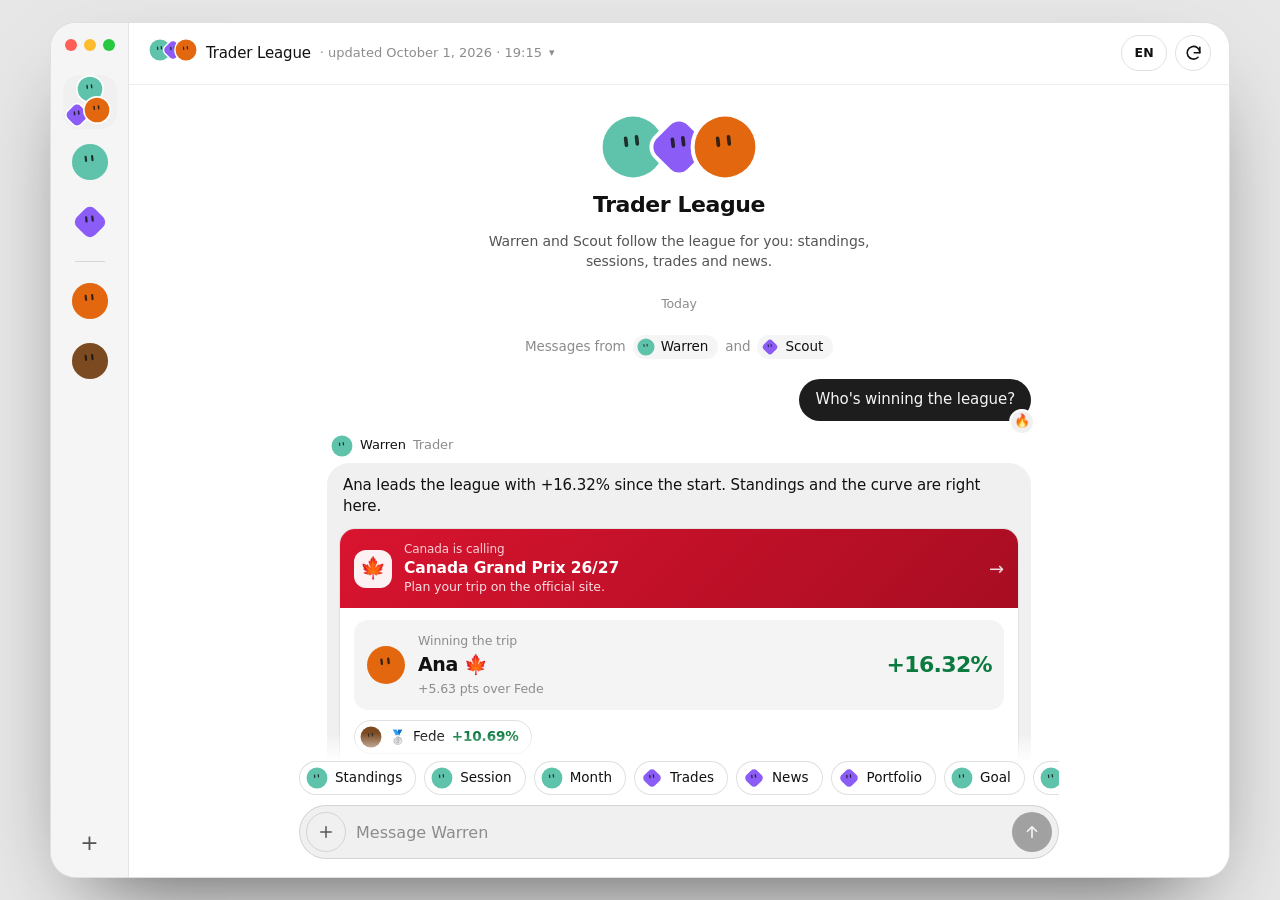
==== commit 095141d7: "Web estilo chat de agentes (Grok Bots) servida como HTML estático + API La portada pasa a ser un cha" ====
--- a/docs/index.html
+++ b/docs/index.html
@@ -3,4243 +3,79 @@
 <head>
 <meta charset="utf-8">
 <meta name="viewport" content="width=device-width, initial-scale=1, viewport-fit=cover">
-<meta name="theme-color" content="#efeaf8" media="(prefers-color-scheme: light)">
-<meta name="theme-color" content="#0e0d13" media="(prefers-color-scheme: dark)">
+<!-- Página estática: este HTML, assets/app.css y assets/app.js no se
+     regeneran con el ranking. Los datos llegan de api/league.json, que es lo
+     único que escribe `python -m trader ranking`. -->
+<meta name="theme-color" content="#111111" media="(prefers-color-scheme: dark)">
+<meta name="theme-color" content="#ffffff" media="(prefers-color-scheme: light)">
+<meta name="description" content="Trader League: Warren and Scout follow a Revolut trading league — standings, sessions, trades and news.">
+<link rel="icon" href="icon-android-192.png">
 <link rel="apple-touch-icon" href="icon-ios.png">
 <link rel="manifest" href="manifest.webmanifest" id="manifest-link">
 <meta name="apple-mobile-web-app-title" content="Trader League" id="app-title-meta">
-<title>🏆 Trader League</title>
-<style>
-:root {
-    color-scheme: light;
-    --ink: #0b0a10; --ink-2: #5b5966; --muted: #918f9d;
-    --surface: rgba(255,255,255,0.66);
-    --surface-2: rgba(255,255,255,0.42);
-    --card-solid: #f6f4fb;
-    --grid: rgba(11,10,16,0.08); --baseline: rgba(11,10,16,0.20);
-    --ring: rgba(11,10,16,0.07); --hair: rgba(11,10,16,0.06);
-    /* naranja de marca: tiñe botones, enlaces y estados activos. Tono
-       profundo para que el blanco encima del botón y el texto de los
-       enlaces se lean sobre el fondo claro. */
-    --accent: #c45400;
-    /* ganancias en verde y pérdidas en rojo (el código de color de toda la
-       vida en bolsa). El rojo tira a carmín, no a teja, para que no se
-       confunda con el naranja de la paleta de jugadores. */
-    --up: #0a7a3f; --down: #d92027;
-    --up-soft: rgba(10,122,63,0.14); --down-soft: rgba(217,32,39,0.14);
-    --s1: #2a78d6; --s2: #1baf7a; --s3: #eda100; --s4: #008300;
-    --s5: #4a3aa7; --s6: #e34948; --s7: #8a44cc; --s8: #eb6834;
-    /* paleta de jugadores: naranja y marrón para los dos primeros y, a partir
-       de ahí, tonos ocres (teja, oro viejo, cobre) para que todas las series
-       se lean como una misma familia de color. */
-    --p1: #e2670f; --p2: #7b4a21; --p3: #c08a12; --p4: #a63a1b;
-    --p5: #8a6a2c; --p6: #ef9b3d; --p7: #55381f; --p8: #b56a3a;
-    --aura-1: #ffe4c2; --aura-2: #dcd4ff; --aura-3: #ffd6ea; --aura-base: #efeaf8;
-    /* paleta de los blobs (la misma familia que los agentes): colores planos y
-       saturados para tickers, gráficos e insignias, en vez de tonos al azar. */
-    --g1: #8b5cf6; --g2: #ee7130; --g3: #ec4899; --g4: #4fbfa8;
-    --g5: #f2a03d; --g6: #e5383b; --g7: #6e6e73; --g8: #1c1b22;
-    /* pastilla neutra (como «Trader» o «Coder»): gris plano, sin tinte */
-    --chip: rgba(11,10,16,0.05);
-  }
-  @media (prefers-color-scheme: dark) {
-    :root:not([data-theme="light"]) {
-      color-scheme: dark;
-      --ink: #f6f5fb; --ink-2: #b9b6c6; --muted: #86838f;
-      --surface: rgba(30,29,38,0.62);
-      --surface-2: rgba(30,29,38,0.40);
-      --card-solid: #1b1a22;
-      --grid: rgba(255,255,255,0.09); --baseline: rgba(255,255,255,0.22);
-      --ring: rgba(255,255,255,0.10); --hair: rgba(255,255,255,0.07);
-      --accent: #ea6d10;
-      --up: #37c978; --down: #fa5252;
-      --up-soft: rgba(55,201,120,0.18); --down-soft: rgba(250,82,82,0.18);
-      --s1: #3987e5; --s2: #199e70; --s3: #c98500; --s4: #008300;
-      --s5: #9085e9; --s6: #e66767; --s7: #a86fe0; --s8: #d95926;
-      --p1: #ff9040; --p2: #a56b3f; --p3: #e6b93f; --p4: #e2664a;
-      --p5: #c2a466; --p6: #ffc487; --p7: #8d7460; --p8: #cf8248;
-      --aura-1: #3a2c55; --aura-2: #232c4d; --aura-3: #4a2740; --aura-base: #0e0d13;
-      --g1: #9d74f8; --g2: #f2834a; --g3: #f062a8; --g4: #5ccdb5;
-      --g5: #f4ad55; --g6: #ef5557; --g7: #8e8e94; --g8: #e9e8ee;
-      --chip: rgba(255,255,255,0.08);
-    }
-  }
-  :root[data-theme="dark"] {
-    color-scheme: dark;
-    --ink: #f6f5fb; --ink-2: #b9b6c6; --muted: #86838f;
-    --surface: rgba(30,29,38,0.62);
-    --surface-2: rgba(30,29,38,0.40);
-    --card-solid: #1b1a22;
-    --grid: rgba(255,255,255,0.09); --baseline: rgba(255,255,255,0.22);
-    --ring: rgba(255,255,255,0.10); --hair: rgba(255,255,255,0.07);
-    --accent: #ea6d10;
-    --up: #37c978; --down: #fa5252;
-    --up-soft: rgba(55,201,120,0.18); --down-soft: rgba(250,82,82,0.18);
-    --s1: #3987e5; --s2: #199e70; --s3: #c98500; --s4: #008300;
-    --s5: #9085e9; --s6: #e66767; --s7: #a86fe0; --s8: #d95926;
-    --p1: #ff9040; --p2: #a56b3f; --p3: #e6b93f; --p4: #e2664a;
-    --p5: #c2a466; --p6: #ffc487; --p7: #8d7460; --p8: #cf8248;
-    --aura-1: #3a2c55; --aura-2: #232c4d; --aura-3: #4a2740; --aura-base: #0e0d13;
-    --g1: #9d74f8; --g2: #f2834a; --g3: #f062a8; --g4: #5ccdb5;
-    --g5: #f4ad55; --g6: #ef5557; --g7: #8e8e94; --g8: #e9e8ee;
-    --chip: rgba(255,255,255,0.08);
-  }
-  * { box-sizing: border-box; margin: 0; }
-  html {
-    -webkit-text-size-adjust: 100%;
-    min-height: 100%;
-    background: var(--aura-base);
-  }
-  body {
-    color: var(--ink);
-    font: 15px/1.5 -apple-system, BlinkMacSystemFont, "SF Pro Display",
-          system-ui, "Segoe UI", Roboto, sans-serif;
-    letter-spacing: -0.01em;
-    /* el aura del fondo se difumina justo arriba y la primera línea (el sello
-       de «actualizado») le quedaba pegada: 34px de aire la despegan del borde
-       —y del notch, que suma su propio safe-area. */
-    padding:
-      calc(34px + env(safe-area-inset-top))
-      calc(14px + env(safe-area-inset-right))
-      calc(40px + env(safe-area-inset-bottom))
-      calc(14px + env(safe-area-inset-left));
-    min-height: 100vh;
-    min-height: 100dvh;
-    background: transparent;
-  }
-  main { max-width: 760px; margin: 0 auto; display: grid; gap: 12px; }
-  main > * { min-width: 0; }
-
-  /* header */
-  header { padding: 4px 6px 6px; }
-  .eyebrow { color: var(--ink-2); font-size: 13px; font-weight: 600; }
-  .hrow { display: flex; align-items: center; justify-content: space-between; gap: 12px; margin-top: 6px; }
-  h1 { font-size: clamp(30px, 9vw, 40px); font-weight: 800; letter-spacing: -0.035em; line-height: 1.02; }
-  .upload {
-    flex: none; text-decoration: none; color: #fff; background: var(--accent);
-    width: 46px; height: 46px; border-radius: 999px; display: grid; place-items: center;
-    box-shadow: 0 8px 18px -6px color-mix(in srgb, var(--accent) 75%, transparent);
-  }
-  .upload svg { display: block; }
-  .upload:active { transform: translateY(1px); }
-  .hbtns { flex: none; display: flex; align-items: center; gap: 10px; }
-  /* selector de idioma: el botón muestra el idioma activo y despliega el
-     menú con los tres disponibles (inglés, japonés y francés). */
-  .langwrap { position: relative; flex: none; }
-  .lang {
-    flex: none; border: 0; cursor: pointer; color: var(--accent);
-    background: color-mix(in srgb, var(--accent) 14%, transparent);
-    min-width: 46px; height: 46px; padding: 0 13px; border-radius: 999px;
-    display: grid; place-items: center; font-family: inherit;
-    font-weight: 800; font-size: 15px; letter-spacing: 0.01em; line-height: 1;
-  }
-  .lang:active { transform: translateY(1px); }
-  .langmenu {
-    position: absolute; z-index: 40; top: calc(100% + 8px); right: 0;
-    min-width: 172px; padding: 6px; border-radius: 20px;
-    background: var(--card-solid); border: 1px solid var(--ring);
-    box-shadow: 0 1px 1px rgba(11,10,16,0.04), 0 18px 36px -20px rgba(11,10,16,0.55);
-    display: grid; gap: 2px;
-  }
-  .langmenu[hidden] { display: none; }
-  .langmenu button {
-    display: flex; align-items: center; justify-content: space-between; gap: 10px;
-    width: 100%; padding: 10px 12px; border: 0; border-radius: 14px; cursor: pointer;
-    background: transparent; color: var(--ink); font-family: inherit;
-    font-size: 15px; font-weight: 700; letter-spacing: -0.01em; text-align: left;
-  }
-  .langmenu button:hover { background: var(--surface-2); }
-  .langmenu button[aria-checked="true"] { color: var(--accent); }
-  .langmenu .tick { font-size: 13px; font-weight: 800; opacity: 0; }
-  .langmenu button[aria-checked="true"] .tick { opacity: 1; }
-  /* japonés: el título es más ancho (kana a cuerpo completo); se reduce y se
-     fuerza a una sola línea para que no se parta en dos renglones */
-  html[lang="ja"] h1 { font-size: clamp(22px, 6.4vw, 30px); white-space: nowrap; }
-  .hbar { display: flex; align-items: center; justify-content: space-between; gap: 10px; margin-top: 14px; }
-  .chip { font-weight: 700; font-size: 15px; color: var(--ink); }
-  .chip .caret { color: var(--muted); font-size: 12px; }
-  .period { font-weight: 700; font-size: 15px; color: var(--accent); }
-
-  /* tarjetas */
-  .card {
-    background: var(--surface);
-    -webkit-backdrop-filter: blur(24px) saturate(150%);
-    backdrop-filter: blur(24px) saturate(150%);
-    border: 1px solid var(--ring);
-    border-radius: 26px; padding: 18px;
-    box-shadow: 0 1px 1px rgba(11,10,16,0.03), 0 12px 28px -22px rgba(11,10,16,0.30);
-  }
-  .card h2 { font-size: 15px; font-weight: 700; letter-spacing: -0.02em; }
-  .card.warn { border-color: color-mix(in srgb, var(--s3) 55%, var(--ring)); background: color-mix(in srgb, var(--s3) 10%, var(--surface)); }
-
-  /* widgets */
-  /* sin ``min-width: 0`` una tabla ancha estiraría su tarjeta y con ella toda
-     la página: así la clasificación se desplaza dentro de su propio ``.overx``. */
-  #widgets > * { min-width: 0; }
-  .widget { position: relative; overflow: hidden; padding-bottom: 0; }
-  /* interrogante: abre el modal que explica cómo se calcula la rentabilidad */
-  .whelp { position: absolute; z-index: 3; top: 12px; right: 12px;
-           width: 26px; height: 26px; border-radius: 999px; flex: none;
-           border: 1px solid var(--hair); background: var(--surface-2);
-           color: var(--ink-2); font-size: 15px; font-weight: 800; line-height: 1;
-           cursor: pointer; display: grid; place-items: center;
-           transition: color .12s ease, border-color .12s ease; }
-  .whelp:hover { color: var(--accent); border-color: color-mix(in srgb, var(--accent) 45%, var(--hair)); }
-  .whelp:active { transform: translateY(1px); }
-  #month-prev-card .wlabel { padding-right: 34px; }
-  .wlabel { color: var(--ink-2); font-size: 14px; font-weight: 600; }
-  .wbig { font-size: clamp(26px, 8vw, 34px); font-weight: 800; letter-spacing: -0.035em; line-height: 1.1; margin-top: 3px; display: flex; align-items: baseline; flex-wrap: wrap; gap: 4px 10px; }
-  .wbig.sm { font-size: clamp(22px, 6.6vw, 28px); white-space: nowrap; }
-  .num { font-variant-numeric: tabular-nums; }
-  /* «mercado cerrado»: etiqueta junto al ganador de la última jornada, para
-     que se vea que el dato es de la sesión ya cerrada y no de hoy. */
-  .closed-tag { flex: none; font-size: 11px; font-weight: 800; letter-spacing: 0.03em;
-                text-transform: uppercase; padding: 3px 9px; border-radius: 999px;
-                background: var(--surface-2); border: 1px solid var(--hair);
-                color: var(--ink-2); }
-  @keyframes pulse {
-    0% { box-shadow: 0 0 0 0 color-mix(in srgb, currentColor 55%, transparent); }
-    70% { box-shadow: 0 0 0 6px transparent; }
-    100% { box-shadow: 0 0 0 0 transparent; }
-  }
-  .wsub { color: var(--ink-2); font-size: 13.5px; font-weight: 600; margin-top: 4px; }
-  .bestname { color: var(--ink); font-size: 18px; font-weight: 700; margin-top: 8px; display: flex; align-items: center; gap: 6px; flex-wrap: wrap; }
-  .bestname .medal { font-size: 20px; line-height: 1; }
-  .wsub.muted { color: var(--muted); font-weight: 500; }
-  .wsub.treat { color: var(--ink-2); font-weight: 700; margin-top: 6px;
-                display: flex; align-items: center; gap: 7px; flex-wrap: wrap; }
-  /* categoría del restaurante: la rentabilidad del mes decide lo caro que es
-     el sitio donde invita el ganador. El chip cuelga de la frase («le toca
-     invitar a…») y abre la misma escala que la ? de la tarjeta. */
-  .tchip { display: inline-flex; align-items: center; gap: 7px; cursor: pointer;
-           font: inherit; font-size: 12.5px; font-weight: 700; color: var(--ink);
-           padding: 3px 10px; border-radius: 999px;
-           background: var(--surface-2); border: 1px solid var(--hair);
-           transition: border-color .12s ease; }
-  .tchip:hover { border-color: color-mix(in srgb, var(--accent) 45%, var(--hair)); }
-  .tchip:active { transform: translateY(1px); }
-  .tchip .eur { color: var(--accent); font-weight: 800; letter-spacing: 0.04em; }
-  svg.spark { display: block; width: 100%; height: 100%; }
-  /* «mejor del día»: tarjeta a ancho completo (nombre a la izquierda, % a la
-     derecha), con el aire de abajo que el resto de widgets deja para su spark. */
-  #best-card { padding-bottom: 18px; }
-  #best-card .bestname { margin-top: 6px; }
-  /* «mejor del mes pasado»: mismo formato que el mejor del día (titular + %) y
-     un «ver más» al pie que abre la gráfica del mes en el segundo nivel. */
-  #month-prev-card .bestname { margin-top: 6px; }
-  #month-prev-card .more { margin-top: 14px; }
-
-  /* «ganador del mes»: el mes en curso va a ancho completo con la evolución de
-     todos los jugadores (cada uno con su color), no solo la del campeón; el mes
-     pasado se queda en titular y manda su gráfica al segundo nivel. */
-  .mrow { display: grid; grid-template-columns: 1fr; gap: 12px; }
-  .card.widget.month { padding-bottom: 18px; }
-  .mhead { display: flex; align-items: flex-end; justify-content: space-between;
-           gap: 10px 16px; flex-wrap: wrap; }
-  .mhead .mhead-l { min-width: 0; }
-  .mhead .wbig { margin-top: 0; }
-  .mchart { margin-top: 12px; }
-  .mchart svg { display: block; width: 100%; height: auto; }
-  .mlegend { margin-top: 10px; gap: 7px 14px; font-size: 12.5px; }
-  .mlegend .mval { margin-left: 7px; font-weight: 700; font-variant-numeric: tabular-nums; }
-  .mlegend .mtrophy { margin-right: 5px; }
-
-  /* insignias (badges): récord destacado de la liga + rejilla de logros. */
-  .card.record { padding-bottom: 18px; background: var(--chip); border: none;
-                 box-shadow: none; -webkit-backdrop-filter: none; backdrop-filter: none; }
-  .record .record-tk { font-size: 16px; font-weight: 700; color: var(--ink-2); margin-left: 8px; }
-  #record-date { color: var(--muted); font-weight: 600; font-size: 13px; margin-left: 8px; }
-  /* carrusel: cada logro es su propia tarjeta y se pasan deslizando en
-     horizontal, con anclaje (scroll-snap) para que ninguna quede a medias. El
-     carril se sale del acolchado de la tarjeta para llegar a los bordes: así se
-     ve que hay más insignias esperando a la derecha. */
-  .badge-rail {
-    display: flex; gap: 10px; overflow-x: auto; overscroll-behavior-x: contain;
-    scroll-snap-type: x mandatory; -webkit-overflow-scrolling: touch;
-    margin: 0 -18px; padding: 2px 18px 4px; scroll-padding-left: 18px;
-    scrollbar-width: none;
-    /* las tarjetas que entran y salen se desvanecen en los bordes en vez de
-       cortarse a hachazos contra el borde redondeado de la tarjeta madre */
-    -webkit-mask-image: linear-gradient(to right, transparent 0, #000 18px,
-                        #000 calc(100% - 18px), transparent 100%);
-    mask-image: linear-gradient(to right, transparent 0, #000 18px,
-                #000 calc(100% - 18px), transparent 100%);
-  }
-  .badge-rail::-webkit-scrollbar { display: none; }
-  .badge-rail:focus-visible { outline: 2px solid var(--accent); outline-offset: 3px; border-radius: 18px; }
-  .badge { position: relative; display: flex; align-items: flex-start; gap: 11px;
-           padding: 12px 14px; border-radius: 22px 22px 22px 8px;
-           background: var(--card-solid); border: 1px solid var(--ring);
-           box-shadow: 0 1px 1px rgba(11,10,16,0.03);
-           flex: 0 0 clamp(196px, 72%, 232px); scroll-snap-align: start; }
-  /* puntos del carrusel (o «3 / 27» si hay demasiadas para pintar un punto por
-     insignia): indican en cuál se está y permiten saltar a otra. */
-  .badge-nav { display: flex; justify-content: center; align-items: center; gap: 6px; margin-top: 10px; }
-  .badge-nav button { width: 7px; height: 7px; padding: 0; border: 0; border-radius: 999px;
-                      background: var(--hair); cursor: pointer;
-                      transition: width .18s ease, background-color .18s ease; }
-  .badge-nav button.on { width: 20px; background: var(--accent); }
-  .badge-nav .count { font-size: 12px; font-weight: 700; color: var(--muted);
-                      font-variant-numeric: tabular-nums; }
-  .badge.prov { border-style: dashed; opacity: 0.9; }
-  .badge .bico, .mbadge-chip .i { flex: 0 0 auto; display: block; }
-  .badge .bico { width: 40px; height: 40px; }
-  .bico svg, .mbadge-chip .i svg { display: block; width: 100%; height: 100%; }
-  .badge .btext { min-width: 0; }
-  .badge .btitle { font-weight: 800; font-size: 14px; letter-spacing: -0.02em; color: var(--ink); line-height: 1.2; }
-  .badge .bwho { display: flex; align-items: center; gap: 5px; margin-top: 4px;
-                 font-size: 13px; font-weight: 700; letter-spacing: -0.015em; color: var(--ink-2); }
-  .badge .bmeta { font-size: 11.5px; color: var(--muted); font-weight: 600; margin-top: 3px; }
-  .badge .ptag { font-size: 10px; font-weight: 700; letter-spacing: .04em; text-transform: uppercase;
-                 color: var(--muted); margin-top: 4px; }
-  /* insignias compactas dentro de la ficha del jugador */
-  .mbadges { display: flex; flex-wrap: wrap; gap: 8px; }
-  .mbadge-chip { display: inline-flex; align-items: center; gap: 7px;
-                 background: var(--chip); border: 1px solid transparent;
-                 padding: 5px 12px 5px 6px; border-radius: 999px;
-                 font-weight: 700; font-size: 13px; color: var(--ink); }
-  .mbadge-chip.prov { border: 1px dashed var(--hair); }
-  .mbadge-chip .i { width: 24px; height: 24px; }
-
-  /* cabecera de un Gran Premio: banner a sangre en lo alto de su tarjeta que
-     presenta la carrera y enlaza a la web oficial del destino en el idioma
-     activo. La chapa (``.gpban``) es la misma para los dos —la general y el
-     mes—; cada uno pone encima su color de marca, fijo en claro y oscuro. */
-  .gpban { display: flex; align-items: center; gap: 12px;
-           margin: 0 -18px; padding: 13px 16px; text-decoration: none;
-           color: #fff; border-bottom: 1px solid rgba(11,10,16,0.14); }
-  .gpban:active { transform: translateY(1px); }
-  .gpban .cicon { flex: none; width: 42px; height: 42px; border-radius: 14px;
-                  display: grid; place-items: center; font-size: 24px; line-height: 1;
-                  background: rgba(255,255,255,0.94);
-                  box-shadow: 0 2px 6px rgba(11,10,16,0.16); }
-  .gpban .ctext { flex: 1 1 0; min-width: 0; }
-  .gpban .ckicker { display: block; font-size: 10.5px; font-weight: 800;
-                    letter-spacing: 0.12em; text-transform: uppercase;
-                    line-height: 1.2; color: rgba(255,255,255,0.82); }
-  .gpban .cmain { display: block; margin-top: 2px; font-size: 16px; font-weight: 800;
-                  letter-spacing: 0.01em; line-height: 1.2; }
-  .gpban .csub { display: block; margin-top: 2px; font-size: 13px;
-                 font-weight: 500; line-height: 1.3; color: rgba(255,255,255,0.90); }
-  .gpban .carrow { flex: none; font-size: 20px; font-weight: 800; opacity: 0.85; }
-  /* Canadá (la general): el rojo de la bandera, que es el de la marca. */
-  .ca-banner { background: linear-gradient(135deg, #e8112d, #c00d24); }
-  /* Vancouver (el mes en curso): el azul del Pacífico y el verde del bosque,
-     los colores con los que se presenta la ciudad. */
-  .vc-banner { background: linear-gradient(135deg, #0a6ea8, #12876f); }
-
-  /* Gran Premio de Canadá: quién va ganando la general —y con ella el viaje—
-     antes de la parrilla completa. El líder va tintado con su propio color
-     (``--lead``, el mismo de su fila) y el resto del podio va en fichas; los
-     tres abren su ficha de jugador. */
-  #hero-card { padding-top: 0; overflow: hidden; }
-  .gp { padding-top: 16px; }
-  .gp-lead { display: flex; align-items: center; gap: 8px 12px; flex-wrap: wrap;
-             padding: 12px 13px;
-             border-radius: 18px; background: var(--chip); }
-  .gp-lead.clk:hover { background: color-mix(in srgb, var(--ink) 8%, transparent); }
-  .gp-lead .gp-flag { flex: none; font-size: 26px; line-height: 1; }
-  /* en pantallas estrechas el acumulado baja a su propia línea antes que
-     estrujar el nombre del líder (``1 1 120px``: ese es el punto de corte) */
-  .gp-lead .gp-l { min-width: 0; flex: 1 1 120px; }
-  .gp-kicker { font-size: 10.5px; font-weight: 800; letter-spacing: 0.08em;
-               text-transform: uppercase;
-               color: var(--muted); }
-  .gp-name { display: flex; align-items: center; gap: 7px; margin-top: 3px;
-             font-size: clamp(20px, 5.5vw, 24px); font-weight: 800;
-             letter-spacing: -0.025em; line-height: 1.15; color: var(--ink); }
-  /* nombres largos: se recortan antes que empujar al acumulado o desbordar */
-  .gp-name > span:first-child { min-width: 0; overflow: hidden;
-                                text-overflow: ellipsis; white-space: nowrap; }
-  .gp-name .leaf { flex: none; font-size: 18px; line-height: 1; }
-  .gp-gap { margin-top: 3px; color: var(--muted); font-size: 12.5px; font-weight: 600;
-            font-variant-numeric: tabular-nums;
-            overflow: hidden; text-overflow: ellipsis; white-space: nowrap; }
-  .gp-cum { flex: none; margin-left: auto; font-size: clamp(19px, 5.6vw, 25px);
-            font-weight: 800; letter-spacing: -0.03em; white-space: nowrap; }
-  .gp-podium { display: flex; align-items: center; gap: 8px 10px;
-               flex-wrap: wrap; margin-top: 11px; }
-  .gp-plabel { color: var(--muted); font-size: 11.5px; font-weight: 700;
-               letter-spacing: 0.04em; text-transform: uppercase; }
-  .gp-chips { display: flex; flex-wrap: wrap; gap: 8px; }
-  .gp-chip { display: inline-flex; align-items: center; gap: 7px;
-             padding: 6px 12px 6px 9px; border-radius: 999px;
-             background: var(--chip);
-             font-size: 13px; font-weight: 700; color: var(--ink); }
-  .gp-chip:hover { background: color-mix(in srgb, var(--ink) 8%, transparent); }
-  .gp-chip .m { flex: none; font-size: 15px; line-height: 1; }
-  .gp-chip .n { min-width: 0; overflow: hidden; text-overflow: ellipsis; white-space: nowrap; }
-  .gp-chip .v { font-variant-numeric: tabular-nums; }
-  /* la parrilla completa cuelga del podio, separada por un filete: es la
-     comparativa de siempre, con todos los jugadores. */
-  .gp-h2 { display: flex; align-items: center; gap: 10px; margin-top: 18px;
-           padding-top: 14px; border-top: 1px solid var(--hair); }
-  /* sin jugadores no hay podio del que colgar: fuera el filete de separación */
-  .gp-h2.bare { margin-top: 16px; padding-top: 0; border-top: none; }
-  #hero-card .whelp, #month-cur-card .whelp {
-    position: static; flex: none; margin-left: auto; }
-  /* el mes en curso es la otra carrera: mismo bloque de líder y podio bajo su
-     propio banner, y la gráfica de todos los jugadores debajo, intacta. */
-  #month-cur-card { padding-top: 0; }
-  #month-cur-card .gp .treat { margin-top: 11px; }
-
-  /* widget de cartera: gráfico de tarta (cada porción = su peso real) */
-  .donut-wrap { display: flex; align-items: center; gap: 18px; margin-top: 16px; }
-  .donut { flex: none; display: block; }
-  .donut-legend { flex: 1 1 0; min-width: 0; list-style: none;
-                  display: flex; flex-direction: column; gap: 9px; }
-  .dl { display: flex; align-items: center; gap: 9px; font-size: 13.5px; }
-  .dl .dot { width: 10px; height: 10px; border-radius: 3px; flex: none; }
-  .dl .tk { font-weight: 700; color: var(--ink); letter-spacing: -0.01em;
-            overflow: hidden; text-overflow: ellipsis; white-space: nowrap; }
-  .dl .w { margin-left: auto; font-weight: 700; color: var(--ink-2); font-variant-numeric: tabular-nums; }
-  .donut-center { fill: var(--ink); font-weight: 800; letter-spacing: -0.02em; }
-  .donut-sub { fill: var(--muted); font-weight: 600; }
-  .alloc-insight { margin-top: 16px; font-size: 13.5px; font-weight: 700; color: var(--accent); }
-  .alloc-insight .muted { color: var(--muted); font-weight: 500; }
-
-  /* carteras por jugador */
-  .wallet { border-top: 1px solid var(--hair); padding: 14px 0 4px; }
-  .wallet:first-child { border-top: none; padding-top: 4px; }
-  .whead { display: flex; align-items: center; gap: 8px; font-weight: 700; font-size: 14px; }
-  .whead .top { margin-left: auto; font-size: 12.5px; font-weight: 600; color: var(--muted); font-variant-numeric: tabular-nums; }
-  .wallet .donut-wrap { margin-top: 12px; }
-
-  .pos { color: var(--up); } .neg { color: var(--down); }
-
-  /* objetivo de la liga: barra de avance por jugador + cuenta atrás */
-  .goal-head { display: flex; align-items: flex-start; justify-content: space-between;
-               gap: 10px 14px; }
-  .goal-head .goal-l { min-width: 0; flex: 1 1 auto; }
-  .goal-count { flex: none; text-align: right; line-height: 1.05; }
-  .goal-count .num { font-size: clamp(26px, 7vw, 32px); font-weight: 800;
-                     letter-spacing: -0.03em; font-variant-numeric: tabular-nums; }
-  .goal-count .lbl { display: block; color: var(--muted); font-size: 12px;
-                     font-weight: 600; margin-top: 2px; }
-  .goal-row { border-top: 1px solid var(--hair); padding: 11px 4px 12px; border-radius: 10px; }
-  .goal-row:first-child { border-top: none; }
-  .goal-row.clk { cursor: pointer; }
-  .goal-row.clk:hover { background: var(--surface-2); }
-  .goal-row.clk:hover .nm { color: var(--accent); }
-  .goal-top { display: flex; align-items: center; gap: 8px; font-size: 14px; }
-  .goal-top .nm { font-weight: 700; overflow: hidden; text-overflow: ellipsis; white-space: nowrap; }
-  .goal-top .pct { margin-left: auto; flex: none; font-weight: 800;
-                   font-variant-numeric: tabular-nums; }
-  .goal-top .pct.done { color: var(--s2); }
-  .goal-top .pct.hidden { color: var(--muted); font-weight: 600; }
-  .goal-bar { position: relative; height: 10px; border-radius: 999px; margin-top: 8px;
-              background: var(--surface-2); border: 1px solid var(--hair); overflow: hidden; }
-  .goal-bar > span { display: block; height: 100%; border-radius: 999px; min-width: 3px; }
-  /* sin permiso para publicar el avance: barra en trama, nunca a medias */
-  .goal-bar.priv { background: repeating-linear-gradient(115deg,
-      var(--grid) 0 6px, transparent 6px 12px); }
-  .goal-meta { color: var(--muted); font-size: 12.5px; font-weight: 600; margin-top: 6px;
-               font-variant-numeric: tabular-nums; }
-
-  /* listados largos: 5 filas y el resto detrás de «ver más». El !important no
-     es pereza: las filas que oculta traen su propio ``display`` (flex en las
-     operaciones, en la sesión extendida y en las insignias), con la misma
-     especificidad, así que sin él gana la que se declare más abajo. */
-  .xtra { display: none !important; }
-  .more { display: block; width: 100%; margin-top: 12px; padding: 9px 14px;
-          font: inherit; font-size: 13px; font-weight: 700; letter-spacing: -0.01em;
-          color: var(--ink-2); background: var(--surface-2); cursor: pointer;
-          border: 1px solid var(--ring); border-radius: 999px; }
-  .more:hover { color: var(--accent); }
-
-  /* sesión extendida: pre-market / after-hours valor a valor. La página es
-     estática, así que la cabecera lleva siempre la hora de la foto. */
-  .ext-head { display: flex; align-items: flex-start; justify-content: space-between;
-              gap: 10px 16px; flex-wrap: wrap; }
-  .ext-head .wbig { margin-top: 0; }
-  .ext-when { display: inline-flex; align-items: center; gap: 5px; margin-left: 8px;
-              color: var(--muted); font-weight: 600; font-size: 12.5px; }
-  .ext-when .dot { width: 7px; height: 7px; border-radius: 999px; background: var(--accent);
-                   color: var(--accent); animation: pulse 2.4s infinite; }
-  .ext-list { margin-top: 12px; }
-  .ext-row { display: flex; align-items: center; gap: 10px; padding: 10px 4px;
-             border-top: 1px solid var(--hair); border-radius: 10px; }
-  .ext-row:first-child { border-top: none; }
-  .ext-row.clk { cursor: pointer; }
-  .ext-row.clk:hover { background: var(--surface-2); }
-  .ext-row.clk:hover .sym { color: var(--accent); }
-  .ext-row .logo, .ext-row .mono { width: 30px; height: 30px; flex: none; }
-  .ext-row .tk { display: flex; flex-direction: column; gap: 1px; min-width: 0; }
-  .ext-row .sym { font-weight: 700; letter-spacing: -0.01em; white-space: nowrap; }
-  .ext-row .nm { color: var(--muted); font-weight: 600; font-size: 12.5px;
-                 overflow: hidden; text-overflow: ellipsis; white-space: nowrap; }
-  .ext-row .px { margin-left: auto; flex: none; color: var(--ink-2); font-weight: 600;
-                 font-size: 13.5px; font-variant-numeric: tabular-nums; }
-  .ext-row .pct { flex: none; min-width: 74px; text-align: right; font-weight: 800;
-                  font-variant-numeric: tabular-nums; }
-
-  /* widget de últimas operaciones (fecha · compra/venta · ticker · jugador) */
-  .op-row { display: flex; align-items: center; gap: 10px; padding: 11px 4px;
-            border-top: 1px solid var(--hair); border-radius: 10px; }
-  .op-row:first-child { border-top: none; }
-  .op-row.clk { cursor: pointer; }
-  .op-row.clk:hover { background: var(--surface-2); }
-  .op-row.clk:hover .op-tk .sym { color: var(--accent); }
-  .op-tk { flex: none; display: inline-flex; align-items: center; gap: 9px;
-           font-weight: 700; letter-spacing: -0.01em; }
-  .op-tk .logo, .op-tk .mono { width: 30px; height: 30px; }
-  .op-tk .sym { white-space: nowrap; }
-  .op-act { flex: none; font-size: 11px; font-weight: 800; letter-spacing: 0.03em;
-            text-transform: uppercase; padding: 3px 9px; border-radius: 999px; }
-  .op-act { background: var(--chip); }
-  .op-act.buy { color: var(--up); }
-  .op-act.sell { color: var(--down); }
-  .op-name { display: inline-flex; align-items: center; margin-left: auto;
-             color: var(--ink-2); font-weight: 600; font-size: 13.5px; min-width: 0; }
-  .op-name .nm { overflow: hidden; text-overflow: ellipsis; white-space: nowrap; }
-  .op-date { flex: none; color: var(--muted); font-weight: 600; font-size: 12.5px;
-             font-variant-numeric: tabular-nums; }
-  .op-tk.clk:hover .sym, .op-name.clk:hover .nm { color: var(--accent); }
-
-  /* widget de noticias de la liga (titulares de los valores en cartera) */
-  .nw-row { display: flex; align-items: flex-start; gap: 10px; padding: 11px 4px;
-            border-top: 1px solid var(--hair); border-radius: 10px;
-            text-decoration: none; color: inherit; }
-  .nw-row:first-child { border-top: none; }
-  .nw-row:hover { background: var(--surface-2); }
-  .nw-row:hover .nw-t { color: var(--accent); }
-  .nw-row .logo, .nw-row .mono { width: 30px; height: 30px; flex: none; }
-  .nw-b { min-width: 0; }
-  .nw-t { font-size: 13.5px; font-weight: 700; line-height: 1.35;
-          /* dos líneas como mucho: el titular no puede comerse la tarjeta */
-          display: -webkit-box; -webkit-box-orient: vertical; -webkit-line-clamp: 2;
-          overflow: hidden; }
-  .nw-m { color: var(--muted); font-size: 11.5px; font-weight: 600; margin-top: 4px;
-          overflow: hidden; text-overflow: ellipsis; white-space: nowrap; }
-  .nw-m .sym { color: var(--ink-2); font-weight: 800; }
-
-  /* insights generados por IA */
-  .ai-head { display: flex; align-items: center; gap: 9px; }
-  .ai-badge {
-    font-size: 11px; font-weight: 800; letter-spacing: 0.06em; color: #fff;
-    padding: 3px 8px; border-radius: 999px; background: var(--g1);
-  }
-  .ai-title { font-size: 15px; font-weight: 700; letter-spacing: -0.02em; }
-  .ai-live { margin-left: auto; display: inline-flex; align-items: center; gap: 6px;
-             color: var(--muted); font-size: 11.5px; font-weight: 600; }
-  .ai-live .dot { width: 6px; height: 6px; border-radius: 999px; background: var(--g4);
-                  animation: pulse 1.8s ease-out infinite; }
-  .insights { display: grid; margin-top: 8px; }
-  .insight {
-    display: flex; gap: 12px; align-items: center;
-    font-size: 14.5px; font-weight: 600; color: var(--ink); line-height: 1.4;
-    padding: 12px 2px; border-top: 1px solid var(--hair);
-    transition: opacity 0.45s ease;
-  }
-  .insight:first-child { border-top: none; }
-  .insight .ic { flex: none; width: 36px; height: 36px; border-radius: 999px;
-                 display: grid; place-items: center; font-size: 17px; line-height: 1;
-                 background: var(--chip); }
-  .insight .tx { min-width: 0; }
-  .insight b { font-weight: 800; letter-spacing: -0.01em; }
-
-  /* tabla ranking */
-  table { border-collapse: collapse; width: 100%; }
-  th, td { padding: 9px 10px; text-align: right; font-variant-numeric: tabular-nums; }
-  th { color: var(--muted); font-size: 12px; font-weight: 600; border-bottom: 1px solid var(--hair); }
-  td { border-bottom: 1px solid var(--hair); }
-  tr:last-child td { border-bottom: none; }
-  th:first-child, td:first-child, th.name, td.name { text-align: left; }
-  td.rank { font-weight: 700; font-size: 15px; color: var(--muted); }
-  .key { display: inline-block; width: 9px; height: 9px; border-radius: 999px;
-         vertical-align: middle; margin-right: 8px; }
-  .big { font-weight: 700; }
-
-  /* clasificación tipo parrilla (F1 / liga): posición, jugador, acumulado y el
-     % de la última jornada. La fila del líder va tintada con su color. */
-  #standings td.rank { font-size: 16px; }
-  #standings tr.lead td {
-    background: color-mix(in srgb, var(--lead, var(--accent)) 11%, transparent);
-  }
-  #standings tr.lead td:first-child { border-radius: 12px 0 0 12px; }
-  #standings tr.lead td:last-child { border-radius: 0 12px 12px 0; }
-  #standings td.empty { color: var(--muted); font-weight: 500; }
-  @media (max-width: 560px) {
-    #standings th, #standings td { padding: 9px 6px; }
-    /* los títulos se parten en dos líneas antes que obligar a desplazar la
-       tabla: los datos (que sí van en una línea) caben en la pantalla. */
-    #standings th { white-space: normal; }
-  }
-
-  /* leyenda (widgets de mes) */
-  .legend { display: flex; flex-wrap: wrap; gap: 8px 14px; margin-top: 12px;
-            font-size: 13px; font-weight: 600; color: var(--ink-2); }
-  .legend span { display: inline-flex; align-items: center; }
-
-  /* detalle */
-  details { border-top: 1px solid var(--hair); }
-  details:first-of-type { border-top: none; }
-  summary { cursor: pointer; padding: 12px 2px; font-weight: 700; font-size: 14px;
-            list-style: none; display: flex; align-items: center; }
-  summary::-webkit-details-marker { display: none; }
-  summary::after { content: "⌄"; margin-left: auto; color: var(--muted); font-size: 16px; transform: translateY(-3px); }
-  details[open] summary::after { transform: translateY(1px) rotate(180deg); }
-  .overx { overflow-x: auto; -webkit-overflow-scrolling: touch; }
-  .overx table { white-space: nowrap; }
-  footer { color: var(--muted); font-size: 12.5px; max-width: 760px; margin: 20px auto 0; padding: 0 6px; }
-
-  /* elementos abribles (ticker / jugador) */
-  .clk { cursor: pointer; }
-  .dl.clk:hover .tk, tr.clk:hover .nm, tr.clk:hover td.name { color: var(--accent); }
-  tr.clk:hover td { background: var(--surface-2); }
-  .legend span.clk:hover { color: var(--accent); }
-
-  /* logo / monograma */
-  .logo, .mono {
-    flex: none; border-radius: 9px; display: grid; place-items: center;
-    object-fit: cover; background: var(--surface-2); overflow: hidden;
-  }
-  .mono { color: #fff; font-weight: 800; letter-spacing: -0.02em; line-height: 1;
-          border-radius: 999px; }
-  .logo { border: 1px solid var(--hair); }
-
-  /* overlay de detalle */
-  .modal {
-    position: fixed; inset: 0; z-index: 50; display: none;
-    align-items: flex-end; justify-content: center;
-    background: color-mix(in srgb, #05040a 52%, transparent);
-    -webkit-backdrop-filter: blur(3px); backdrop-filter: blur(3px);
-    padding: 0;
-  }
-  .modal.open { display: flex; }
-  .sheet {
-    position: relative;
-    width: 100%; max-width: 620px; max-height: 92vh; max-height: 92dvh;
-    overflow-y: auto; -webkit-overflow-scrolling: touch;
-    overscroll-behavior: contain; touch-action: pan-y; will-change: transform;
-    background: var(--card-solid);
-    border: 1px solid var(--ring); border-bottom: none;
-    border-radius: 22px 22px 0 0;
-    padding: calc(6px + env(safe-area-inset-top)) 18px
-             calc(24px + env(safe-area-inset-bottom));
-    box-shadow: 0 -18px 50px -20px rgba(5,4,10,0.6);
-    animation: sheetin 0.30s cubic-bezier(0.2,0.85,0.25,1);
-  }
-  @keyframes sheetin { from { transform: translateY(100%); } to { transform: none; } }
-  .sheet.closing { animation: sheetout 0.22s ease-in forwards; }
-  @keyframes sheetout { from { transform: translateY(0); } to { transform: translateY(100%); } }
-  /* zona de agarre: ocupa el ancho para poder arrastrar y cerrar de un toque */
-  .grab { position: sticky; top: 0; z-index: 2; margin: 0 -18px 8px; padding: 9px 0 7px;
-          background: var(--card-solid); cursor: grab; touch-action: none; }
-  .grab::before { content: ""; display: block; width: 40px; height: 5px; border-radius: 999px;
-                  background: var(--baseline); opacity: 0.5; margin: 0 auto; }
-  .mhead { display: flex; align-items: center; gap: 13px; padding-right: 42px; }
-  .mhead .mtitle { min-width: 0; }
-  .mhead .mtitle .t1 { font-size: 20px; font-weight: 800; letter-spacing: -0.02em;
-                       display: flex; align-items: center; gap: 8px; flex-wrap: wrap; }
-  .mhead .mtitle .t2 { color: var(--ink-2); font-size: 13.5px; font-weight: 600; margin-top: 2px; }
-  .mclose {
-    position: absolute; z-index: 4;
-    top: calc(14px + env(safe-area-inset-top)); right: 16px;
-    flex: none; border: 0; cursor: pointer; color: var(--ink-2);
-    background: var(--surface-2); width: 34px; height: 34px; border-radius: 999px;
-    font-size: 18px; line-height: 1; display: grid; place-items: center;
-  }
-  .mbadge { font-size: 12px; font-weight: 800; padding: 2px 9px; border-radius: 999px;
-            background: var(--up-soft); color: var(--up); }
-  .mbadge.neg { background: var(--down-soft); color: var(--down); }
-  .mbadge.rank { background: color-mix(in srgb, var(--accent) 15%, transparent); color: var(--accent); }
-
-  .tiles { display: grid; grid-template-columns: repeat(3, 1fr); gap: 9px; margin-top: 16px; }
-  .tile { background: var(--surface-2); border: 1px solid var(--hair); border-radius: 15px;
-          padding: 11px 12px; min-width: 0; }
-  .tile .k { color: var(--muted); font-size: 11.5px; font-weight: 600; }
-  .tile .v { font-size: 18px; font-weight: 800; letter-spacing: -0.02em; margin-top: 3px;
-             font-variant-numeric: tabular-nums; }
-  .msec { margin-top: 18px; }
-  .msec > .h { font-size: 13px; font-weight: 700; color: var(--ink-2); margin-bottom: 9px;
-               display: flex; align-items: center; gap: 7px; }
-  .mspark { height: 120px; margin: 0 -4px; }
-  .holder-row, .mini-row { display: flex; align-items: center; gap: 10px; padding: 9px 4px;
-                           border-top: 1px solid var(--hair); font-size: 14px; }
-  .holder-row:first-child, .mini-row:first-child { border-top: none; }
-  .holder-row .nm { font-weight: 700; display: inline-flex; align-items: center; gap: 8px; }
-  .holder-row .w, .mini-row .v { margin-left: auto; font-weight: 700;
-                                 font-variant-numeric: tabular-nums; }
-  .mini-row .dt { color: var(--muted); font-size: 12.5px; font-weight: 600; }
-  .news { display: flex; flex-wrap: wrap; gap: 8px; }
-  .news a {
-    display: inline-flex; align-items: center; gap: 6px; text-decoration: none;
-    font-size: 13px; font-weight: 700; color: var(--ink);
-    background: var(--surface-2); border: 1px solid var(--hair);
-    padding: 8px 12px; border-radius: 12px;
-  }
-  .news a:hover { border-color: color-mix(in srgb, var(--accent) 45%, var(--hair)); color: var(--accent); }
-  .news a .ext { color: var(--muted); font-size: 11px; }
-  /* titulares descargados en el build (API de noticias de la liga) */
-  .newslist { display: flex; flex-direction: column; }
-  .newslist + .news { margin-top: 12px; }
-  .news-item { display: block; text-decoration: none; color: inherit;
-               padding: 10px 4px; border-top: 1px solid var(--hair); }
-  .news-item:first-child { border-top: none; padding-top: 2px; }
-  .news-item .nt { font-size: 13.5px; font-weight: 700; line-height: 1.35; }
-  .news-item:hover .nt { color: var(--accent); }
-  .news-item .nd { color: var(--ink-2); font-size: 12px; line-height: 1.4; margin-top: 3px; }
-  .news-item .nm { color: var(--muted); font-size: 11.5px; font-weight: 600; margin-top: 4px;
-                   display: flex; flex-wrap: wrap; gap: 6px; align-items: center; }
-  .news-item .nm .tk { font-weight: 800; color: var(--ink-2); }
-  /* operar en Revolut: botones comprar/vender que abren la app en el detalle del valor */
-  .revolut { display: flex; gap: 10px; }
-  .rev-btn {
-    flex: 1; display: inline-flex; align-items: center; justify-content: center; gap: 8px;
-    text-decoration: none; font-size: 14px; font-weight: 800; letter-spacing: -0.01em;
-    padding: 12px 14px; border-radius: 14px; border: 1px solid transparent;
-    transition: filter .12s ease, transform .12s ease;
-  }
-  .rev-btn:active { transform: translateY(1px); }
-  .rev-btn:hover { filter: brightness(1.05); }
-  .rev-btn .ic { font-size: 11px; opacity: .9; }
-  .rev-btn.buy { background: #16a34a; color: #fff; }
-  .rev-btn.sell { background: #e11d48; color: #fff; }
-  .rev-note { color: var(--muted); font-size: 11.5px; margin-top: 8px; }
-  .mnote { color: var(--muted); font-size: 11.5px; margin-top: 14px; }
-  /* párrafo explicativo y fórmulas del modal «cómo se calcula» */
-  .mtext { color: var(--ink-2); font-size: 14px; font-weight: 500; line-height: 1.5; }
-  .mtext + .mtext { margin-top: 9px; }
-  .mtext b { color: var(--ink); font-weight: 700; }
-  .formula { font-family: ui-monospace, SFMono-Regular, Menlo, monospace;
-             font-size: 13.5px; font-weight: 600; color: var(--ink);
-             background: var(--surface-2); border: 1px solid var(--hair);
-             border-radius: 12px; padding: 11px 13px; overflow-x: auto;
-             white-space: nowrap; font-variant-numeric: tabular-nums; }
-  .formula + .formula { margin-top: 8px; }
-  .formula .lbl { color: var(--muted); font-weight: 700; margin-right: 8px; }
-  /* escala del restaurante (la ? de los widgets del mes): un peldaño por fila
-     —tramo de rentabilidad, categoría con sus ejemplos de Madrid y precio por
-     persona— con el escalón en el que se está ahora resaltado. */
-  .scale td { vertical-align: top; font-size: 13.5px; font-weight: 700; color: var(--ink); }
-  .scale th:first-child, .scale td:first-child { padding-left: 0; }
-  .scale th:last-child, .scale td:last-child { padding-right: 0; }
-  .scale .rng, .scale .price { white-space: nowrap; }
-  .scale .where { text-align: left; }
-  .scale .eur { color: var(--accent); font-weight: 800; letter-spacing: 0.04em; margin-right: 7px; }
-  .scale .ex { display: block; color: var(--muted); font-size: 12px; font-weight: 500;
-               margin-top: 3px; line-height: 1.4; }
-  .scale tr.on td { background: color-mix(in srgb, var(--accent) 11%, transparent); }
-  .scale tr.on td:first-child { border-radius: 12px 0 0 12px; }
-  .scale tr.on td:last-child { border-radius: 0 12px 12px 0; }
-  .scale tr.on .rng { color: var(--accent); font-weight: 800; }
-  .chips { display: flex; flex-wrap: wrap; gap: 8px; }
-  .chip-tk { display: inline-flex; align-items: center; gap: 7px; cursor: pointer;
-             background: var(--surface-2); border: 1px solid var(--hair);
-             padding: 6px 11px 6px 6px; border-radius: 999px; font-weight: 700; font-size: 13px; }
-  .chip-tk:hover { border-color: color-mix(in srgb, var(--accent) 45%, var(--hair)); }
-  .chip-tk .w { color: var(--muted); font-weight: 600; }
-
-  /* consenso de analistas */
-  .consensus { display: flex; align-items: center; gap: 10px; flex-wrap: wrap; }
-  .cbadge { font-size: 14px; font-weight: 800; letter-spacing: -0.01em;
-            padding: 5px 12px; border-radius: 999px;
-            background: var(--up-soft); color: var(--up); }
-  .cbadge.neg { background: var(--down-soft); color: var(--down); }
-  .cbadge.neutral { background: var(--surface-2); color: var(--ink-2); }
-  .cmeta { color: var(--ink-2); font-size: 13px; font-weight: 600; }
-  .distbar { display: flex; height: 12px; border-radius: 999px; overflow: hidden;
-             margin-top: 13px; background: var(--surface-2); }
-  .distbar > span { min-width: 2px; }
-  .distlegend { display: flex; flex-wrap: wrap; gap: 6px 14px; margin-top: 10px;
-                font-size: 12px; font-weight: 600; color: var(--ink-2); }
-  .distlegend .k { display: inline-flex; align-items: center; gap: 6px; }
-  .distlegend .sw { width: 9px; height: 9px; border-radius: 3px; flex: none; }
-  .target { margin-top: 13px; font-size: 14px; font-weight: 700; }
-  .target .up { font-variant-numeric: tabular-nums; }
-  .target .rng { color: var(--muted); font-weight: 600; font-size: 12.5px; }
-
-  /* próximo paso (sugerencia sobre la cartera del jugador) */
-  .nextstep { border: 1px solid color-mix(in srgb, var(--accent) 30%, var(--hair));
-              background: color-mix(in srgb, var(--accent) 8%, var(--surface-2));
-              border-radius: 16px; padding: 13px 14px; }
-  .nextstep.clk { cursor: pointer; }
-  .nextstep.clk:hover { border-color: color-mix(in srgb, var(--accent) 55%, var(--hair)); }
-  .nextstep .top { display: flex; align-items: center; gap: 9px; }
-  .nextstep .act { font-size: 11px; font-weight: 800; letter-spacing: 0.04em; text-transform: uppercase;
-                   padding: 3px 8px; border-radius: 999px; background: var(--up-soft); color: var(--up); }
-  .nextstep .act.neg { background: var(--down-soft); color: var(--down); }
-  .nextstep .ttl { font-weight: 800; font-size: 15px; letter-spacing: -0.01em; }
-  .nextstep .body { font-size: 13.5px; color: var(--ink-2); font-weight: 600; margin-top: 7px; }
-  .nextstep .dis { color: var(--muted); font-size: 11px; margin-top: 8px; line-height: 1.4; }
-
-  @media (min-width: 620px) {
-    main { gap: 14px; }
-    .card { padding: 22px; }
-    /* el banner va a sangre: su margen negativo sigue al padding de la tarjeta */
-    .gpban { margin: 0 -22px; padding: 13px 20px; }
-    .modal { align-items: center; padding: 20px; }
-    .sheet { border-radius: 24px; border-bottom: 1px solid var(--ring);
-             padding-top: 18px; touch-action: auto;
-             animation: popin 0.22s cubic-bezier(0.2,0.85,0.25,1); }
-    .sheet.closing { animation: none; opacity: 0; }
-    .mclose { top: 18px; }
-    .grab { display: none; }
-  }
-  @keyframes popin { from { transform: translateY(14px); opacity: 0.4; } to { transform: none; opacity: 1; } }
-  @media (prefers-reduced-motion: reduce) {
-    .sheet, .sheet.closing { animation: none; }
-  }
-
-  /* ---- hilo tipo agentes: dibujitos, burbujas, mismos módulos ---- */
-  body { padding: 0; }
-  .chat-app {
-    min-height: 100vh; min-height: 100dvh;
-    display: flex; flex-direction: column;
-    background: var(--aura-base);
-  }
-  .chat-head {
-    position: sticky; top: 0; z-index: 30;
-    padding: calc(8px + env(safe-area-inset-top)) 14px 12px;
-    background: color-mix(in srgb, var(--aura-base) 82%, transparent);
-    -webkit-backdrop-filter: blur(20px) saturate(140%);
-    backdrop-filter: blur(20px) saturate(140%);
-    border-bottom: 1px solid var(--hair);
-  }
-  .head-row { display: flex; align-items: center; justify-content: space-between; gap: 12px; }
-  .head-id { display: flex; align-items: center; gap: 10px; min-width: 0; }
-  .head-copy { min-width: 0; }
-  .chat-head h1 {
-    font-size: 18px; font-weight: 800; letter-spacing: -0.03em; line-height: 1.1;
-  }
-  html[lang="ja"] .chat-head h1 { font-size: 17px; white-space: nowrap; }
-  .head-sub {
-    margin-top: 2px; color: var(--muted); font-size: 12.5px; font-weight: 600;
-    display: flex; align-items: center; gap: 6px; min-width: 0;
-    overflow: hidden; white-space: nowrap;
-  }
-  .head-sub .role {
-    color: var(--ink-2); background: var(--surface-2); border: 1px solid var(--hair);
-    border-radius: 999px; padding: 1px 8px; font-size: 11px; font-weight: 800;
-  }
-  .dotsep { color: var(--muted); }
-  .chat-head .eyebrow { margin-top: 8px; font-size: 12px; }
-  .chat-head .hbar { margin-top: 8px; }
-
-  .blob {
-    flex: none; width: 44px; height: 44px; display: block;
-    background-repeat: no-repeat; background-position: center; background-size: contain;
-  }
-  .blob.sm { width: 36px; height: 36px; }
-  .blob.lg { width: 64px; height: 64px; }
-  .blob.warren {
-    background-image: url("data:image/svg+xml;utf8,<svg xmlns='http://www.w3.org/2000/svg' viewBox='0 0 64 64'><path d='M32 5c1.9 0 3.6 1 4.5 2.7l21.6 39.2A5.2 5.2 0 0 1 53.6 55H10.4a5.2 5.2 0 0 1-4.5-8.1L27.5 7.7A5.2 5.2 0 0 1 32 5z' fill='%232dcfb3'/><ellipse cx='25.2' cy='36.5' rx='4.1' ry='7.3' fill='%23111111'/><ellipse cx='38.8' cy='36.5' rx='4.1' ry='7.3' fill='%23111111'/></svg>");
-  }
-  .blob.scout {
-    background-image: url("data:image/svg+xml;utf8,<svg xmlns='http://www.w3.org/2000/svg' viewBox='0 0 64 64'><rect x='8' y='8' width='48' height='48' rx='15' fill='%236b6874'/><ellipse cx='25.5' cy='32' rx='4.1' ry='7.3' fill='%23111111'/><ellipse cx='38.5' cy='32' rx='4.1' ry='7.3' fill='%23111111'/></svg>");
-  }
-  .blob.player {
-    border-radius: 50%;
-    background-color: var(--p1);
-    position: relative;
-    background-image: url("data:image/svg+xml;utf8,<svg xmlns='http://www.w3.org/2000/svg' viewBox='0 0 64 64'><ellipse cx='24' cy='30' rx='4.2' ry='7.4' fill='%23111111'/><ellipse cx='40' cy='30' rx='4.2' ry='7.4' fill='%23111111'/></svg>");
-  }
-
-  .agent-strip {
-    display: flex; gap: 16px; overflow-x: auto; -webkit-overflow-scrolling: touch;
-    padding: 14px 2px 4px; scrollbar-width: none;
-  }
-  .agent-strip::-webkit-scrollbar { display: none; }
-  .agent-pill {
-    flex: none; width: 76px; border: 0; background: transparent; padding: 0;
-    cursor: pointer; display: grid; justify-items: center; gap: 6px;
-    color: inherit; font: inherit; text-align: center;
-  }
-  .agent-pill .blob { width: 58px; height: 58px; }
-  .agent-pill .an {
-    font-size: 12px; font-weight: 700; letter-spacing: -0.02em; line-height: 1.15;
-    max-width: 76px; overflow: hidden; text-overflow: ellipsis; white-space: nowrap;
-  }
-  .agent-pill .ar {
-    font-size: 10.5px; font-weight: 700; color: var(--muted); line-height: 1;
-    max-width: 76px; overflow: hidden; text-overflow: ellipsis; white-space: nowrap;
-  }
-
-  main.thread {
-    flex: 1; width: 100%; max-width: 680px; margin: 0 auto;
-    display: flex; flex-direction: column; gap: 18px;
-    padding: 16px 14px 18px;
-    padding-left: calc(14px + env(safe-area-inset-left));
-    padding-right: calc(14px + env(safe-area-inset-right));
-  }
-  .widgets { display: contents; }
-  .day-sep {
-    align-self: center; color: var(--muted); font-size: 12px; font-weight: 700;
-    letter-spacing: 0.02em; padding: 4px 12px; border-radius: 999px;
-    background: var(--surface-2); border: 1px solid var(--hair);
-  }
-  .turn {
-    display: grid; grid-template-columns: 40px minmax(0, 1fr); gap: 8px 10px;
-    align-items: start;
-  }
-  .turn[hidden] { display: none; }
-  .turn > .blob { margin-top: 18px; width: 40px; height: 40px; }
-  /* ``minmax(0, 1fr)``: sin él la columna implícita del grid toma la anchura
-     mínima del contenido y un carrusel (las insignias) estira su tarjeta, y con
-     ella toda la página, hasta sumar el ancho de todas sus tarjetas. */
-  .turn-body { min-width: 0; display: grid; grid-template-columns: minmax(0, 1fr); gap: 8px; }
-  .turn-body > * { min-width: 0; }
-  .turn-who {
-    display: flex; align-items: center; gap: 7px; padding-left: 4px;
-    font-size: 13px; font-weight: 800; letter-spacing: -0.02em;
-  }
-  .turn-who .role {
-    font-size: 11px; font-weight: 700; color: var(--muted);
-    background: var(--surface-2); border: 1px solid var(--hair);
-    border-radius: 999px; padding: 1px 8px;
-  }
-  .say {
-    background: var(--card-solid);
-    border: 1px solid var(--ring);
-    border-radius: 22px 22px 22px 8px;
-    padding: 12px 16px; font-size: 15px; font-weight: 600; line-height: 1.45;
-    letter-spacing: -0.015em; color: var(--ink);
-    box-shadow: 0 1px 1px rgba(11,10,16,0.03);
-  }
-  .turn .card {
-    border-radius: 22px;
-  }
-  .composer {
-    position: sticky; bottom: 0; z-index: 30;
-    display: flex; align-items: center; gap: 10px;
-    margin: 0 auto; width: 100%; max-width: 680px;
-    padding: 10px 14px calc(12px + env(safe-area-inset-bottom));
-    padding-left: calc(14px + env(safe-area-inset-left));
-    padding-right: calc(14px + env(safe-area-inset-right));
-    text-decoration: none; color: inherit;
-    background: color-mix(in srgb, var(--aura-base) 88%, transparent);
-    -webkit-backdrop-filter: blur(18px) saturate(140%);
-    backdrop-filter: blur(18px) saturate(140%);
-    border-top: 1px solid var(--hair);
-  }
-  .composer-plus {
-    flex: none; width: 36px; height: 36px; border-radius: 12px;
-    display: grid; place-items: center; font-size: 22px; font-weight: 500;
-    color: var(--ink-2); background: var(--surface-2); border: 1px solid var(--hair);
-    line-height: 1;
-  }
-  .composer-field {
-    flex: 1; min-width: 0; height: 44px; border-radius: 22px;
-    display: flex; align-items: center; padding: 0 16px;
-    background: var(--card-solid); border: 1px solid var(--ring);
-    color: var(--muted); font-size: 15px; font-weight: 600;
-  }
-  .composer-mic {
-    flex: none; width: 36px; height: 36px; border-radius: 999px;
-    background: var(--ink); color: var(--aura-base);
-    display: grid; place-items: center;
-  }
-  .composer-mic svg { display: block; }
-  footer {
-    max-width: 680px; margin: 4px auto 16px; padding:
-      0 calc(14px + env(safe-area-inset-right))
-      calc(8px + env(safe-area-inset-bottom))
-      calc(14px + env(safe-area-inset-left));
-  }
-
-</style>
+<title>Trader League</title>
+<link rel="stylesheet" href="assets/app.css?v=3">
+<script src="assets/i18n.js?v=3" defer></script>
+<script src="assets/app.js?v=3" defer></script>
 </head>
 <body>
-<div class="chat-app">
-  <header class="chat-head">
-    <div class="head-row">
-      <div class="head-id">
-        <span class="blob warren sm" aria-hidden="true"></span>
-        <div class="head-copy">
-          <h1 data-i18n="agentWarren">Warren</h1>
-          <p class="head-sub"><span class="role" data-i18n="agentWarrenRole">Trader</span><span class="dotsep">·</span><span data-i18n="appTitle">Trader League</span></p>
+<div class="app">
+  <!-- escritorio: carril de agentes, como la ventana de Grok Bots -->
+  <nav class="rail" id="rail">
+    <div class="lights" aria-hidden="true"><i></i><i></i><i></i></div>
+    <div id="rail-list" style="display:contents"></div>
+    <span class="spacer"></span>
+    <a class="rail-plus" id="rail-mail" href="mailto:ligatrader26@gmail.com" aria-label="Send positions">+</a>
+  </nav>
+
+  <section class="pane">
+    <header class="topbar">
+      <button class="who-pill" id="who" type="button" aria-haspopup="true" aria-expanded="false" aria-controls="who-menu">
+        <span id="who-av"></span>
+        <span class="nm" id="who-name">Trader League</span>
+        <span class="sub" id="who-sub"></span>
+        <span class="caret" aria-hidden="true">▾</span>
+      </button>
+      <div class="tb-actions">
+        <button class="rbtn lang" id="lang-btn" type="button" aria-haspopup="true" aria-expanded="false" aria-controls="lang-menu"><span id="lang-label">EN</span></button>
+        <button class="rbtn" id="refresh" type="button" aria-label="Refresh">
+          <svg viewBox="0 0 24 24" fill="none" stroke="currentColor" stroke-width="2" stroke-linecap="round" stroke-linejoin="round" aria-hidden="true"><path d="M20 11a8 8 0 1 0-2.3 5.7"/><path d="M20 4v7h-7"/></svg>
+        </button>
+      </div>
+      <div class="menu" id="who-menu" role="menu" hidden></div>
+      <div class="menu" id="lang-menu" role="menu" hidden></div>
+    </header>
+
+    <div class="scroll" id="scroll">
+      <main class="thread" id="thread">
+        <div class="loading" id="loading">
+          <span class="stack xl" aria-hidden="true"></span>
+          <span class="typing"><span class="dots"><i></i><i></i><i></i></span><span id="loading-text">Pinging the league…</span></span>
         </div>
-      </div>
-      <div class="hbtns">
-        <div class="langwrap">
-          <button class="lang" id="lang-btn" type="button" aria-haspopup="true"
-                  aria-expanded="false" aria-controls="lang-menu"><span id="lang-label"></span></button>
-          <div class="langmenu" id="lang-menu" role="menu" hidden></div>
-        </div>
-      </div>
-    </div>
-    <div class="agent-strip" id="agent-strip" role="list"></div>
-    <div class="hbar">
-      <span class="chip" id="hchip"><span data-i18n="allPlayers"></span> <span class="caret">▾</span></span>
-      <span class="period" data-i18n="periodAll"></span>
-    </div>
-    <div class="eyebrow" id="eyebrow"></div>
-  </header>
-
-  <main class="thread">
-    <div class="day-sep" id="day-sep"></div>
-
-    <article class="turn" data-agent="warren" data-watch="pending-card">
-      <span class="blob warren" aria-hidden="true"></span>
-      <div class="turn-body">
-        <div class="turn-who"><strong data-i18n="agentWarren"></strong><span class="role" data-i18n="agentWarrenRole"></span></div>
-        <p class="say" id="say-pending"></p>
-<section class="card warn" id="pending-card" style="display:none">
-    <h2 data-i18n="pendingTitle"></h2>
-    <div class="wsub" id="pending" style="margin-top:6px"></div>
-  </section>
-      </div>
-    </article>
-
-    <div id="widgets" class="widgets">
-    <article class="turn" data-agent="warren">
-      <span class="blob warren" aria-hidden="true"></span>
-      <div class="turn-body">
-        <div class="turn-who"><strong data-i18n="agentWarren"></strong><span class="role" data-i18n="agentWarrenRole"></span></div>
-        <p class="say" id="say-standings"></p>
-<section class="card" id="hero-card">
-      <a class="gpban ca-banner" id="ca-banner" target="_blank" rel="noopener noreferrer"
-         data-i18n-aria="caAria">
-        <span class="cicon" aria-hidden="true">🍁</span>
-        <span class="ctext">
-          <span class="ckicker" data-i18n="caTitle"></span>
-          <span class="cmain" data-i18n="gpTitle"></span>
-          <span class="csub" data-i18n="caSub"></span>
-        </span>
-        <span class="carrow" aria-hidden="true">→</span>
-      </a>
-      <!-- quién va ganando el Gran Premio: el líder de la general con su
-           acumulado y la ventaja sobre el segundo, y el resto del podio. -->
-      <div class="gp" id="gp">
-        <div class="gp-lead" id="gp-lead">
-          <span class="gp-flag" aria-hidden="true">🏁</span>
-          <div class="gp-l">
-            <div class="gp-kicker" data-i18n="gpLeading"></div>
-            <div class="gp-name"><span id="gp-name"></span
-              ><span class="leaf" aria-hidden="true">🍁</span></div>
-            <div class="gp-gap" id="gp-gap"></div>
-          </div>
-          <div class="gp-cum num" id="gp-cum"></div>
-        </div>
-        <div class="gp-podium" id="gp-podium" style="display:none">
-          <span class="gp-plabel" data-i18n="gpPodium"></span>
-          <div class="gp-chips" id="gp-chips"></div>
-        </div>
-      </div>
-      <div class="gp-h2">
-        <h2 data-i18n="ranking"></h2>
-        <button class="whelp" id="hero-help" type="button" data-i18n-title="calcHelpAria">?</button>
-      </div>
-      <div class="overx" style="margin-top:12px"><table id="standings"></table></div>
-    </section>
-      </div>
-    </article>
-    <article class="turn" data-agent="warren" data-watch="best-card">
-      <span class="blob warren" aria-hidden="true"></span>
-      <div class="turn-body">
-        <div class="turn-who"><strong data-i18n="agentWarren"></strong><span class="role" data-i18n="agentWarrenRole"></span></div>
-        <p class="say" id="say-day"></p>
-<section class="card widget" id="best-card">
-      <div class="wlabel"><span data-i18n="bestOfDay"></span><span id="best-date"></span></div>
-      <div class="mhead">
-        <div class="mhead-l"><div class="bestname" id="best-name"></div></div>
-        <div class="wbig"><span class="num" id="best-val"></span></div>
-      </div>
-    </section>
-      </div>
-    </article>
-    <article class="turn" data-agent="warren" data-watch="month-row">
-      <span class="blob warren" aria-hidden="true"></span>
-      <div class="turn-body">
-        <div class="turn-who"><strong data-i18n="agentWarren"></strong><span class="role" data-i18n="agentWarrenRole"></span></div>
-        <p class="say" id="say-month"></p>
-<div class="mrow" id="month-row" style="display:none">
-      <!-- la interrogación de cada mes abre la escala del restaurante: qué
-           categoría de sitio paga el ganador según su rentabilidad. -->
-      <!-- Gran Premio de la ciudad de Vancouver: el mes en curso es su propia
-           carrera y el banner de la ciudad (vancouver.ca) es su cabecera.
-           Debajo va quién lo lleva ganado (líder y podio) y, al final, la
-           gráfica de todos los jugadores de siempre: la comparativa entera. -->
-      <section class="card widget month" id="month-cur-card">
-        <a class="gpban vc-banner" id="vc-banner" target="_blank" rel="noopener noreferrer"
-           data-i18n-aria="vcAria">
-          <span class="cicon" aria-hidden="true">🏙️</span>
-          <span class="ctext">
-            <span class="ckicker" data-i18n="vcTitle"></span>
-            <span class="cmain" id="vgp-title"></span>
-            <span class="csub" data-i18n="vcSub"></span>
-          </span>
-          <span class="carrow" aria-hidden="true">→</span>
-        </a>
-        <div class="gp" id="vgp">
-          <div class="gp-lead" id="vgp-lead">
-            <span class="gp-flag" aria-hidden="true">🏁</span>
-            <div class="gp-l">
-              <div class="gp-kicker" data-i18n="vgpLeading"></div>
-              <div class="gp-name"><span id="month-cur-player"></span
-                ><span class="leaf" aria-hidden="true">🏆</span></div>
-              <div class="gp-gap" id="vgp-gap"></div>
-            </div>
-            <div class="gp-cum"><span class="num" id="month-cur-val"></span></div>
-          </div>
-          <!-- quién invita y dónde va a ancho completo, bajo el líder: la
-               frase con su chip no cabe junto al nombre sin descolgar el %. -->
-          <div class="wsub treat" id="month-cur-note"></div>
-          <div class="gp-podium" id="vgp-podium" style="display:none">
-            <span class="gp-plabel" data-i18n="gpPodium"></span>
-            <div class="gp-chips" id="vgp-chips"></div>
-          </div>
-        </div>
-        <div class="gp-h2">
-          <div class="wlabel" id="month-cur-label"></div>
-          <button class="whelp" id="month-cur-help" type="button" data-i18n-title="treatHelpAria">?</button>
-        </div>
-        <div class="mchart" id="month-cur-chart"></div>
-        <div class="legend mlegend" id="month-cur-legend"></div>
-      </section>
-      <!-- el mes pasado ya está cerrado: en la portada basta con el titular
-           (quién ganó y con cuánto), igual que el «mejor del día». La gráfica de
-           todo el mes y el resto de jugadores viven detrás de «ver más». -->
-      <section class="card widget" id="month-prev-card">
-        <button class="whelp" id="month-prev-help" type="button" data-i18n-title="treatHelpAria">?</button>
-        <div class="wlabel" id="month-prev-label"></div>
-        <div class="mhead">
-          <div class="mhead-l">
-            <div class="bestname"><span class="medal">🏆</span><span id="month-prev-player"></span></div>
-          </div>
-          <div class="wbig"><span class="num" id="month-prev-val"></span></div>
-        </div>
-        <div class="wsub treat" id="month-prev-note"></div>
-        <button class="more" id="month-prev-more" type="button"></button>
-      </section>
-    </div>
-      </div>
-    </article>
+      </main>
     </div>
 
-    <article class="turn" data-agent="warren" data-watch="ext-card">
-      <span class="blob warren" aria-hidden="true"></span>
-      <div class="turn-body">
-        <div class="turn-who"><strong data-i18n="agentWarren"></strong><span class="role" data-i18n="agentWarrenRole"></span></div>
-        <p class="say" id="say-ext"></p>
-<section class="card" id="ext-card" style="display:none">
-    <div class="ext-head">
-      <div style="min-width:0">
-        <div class="wlabel"><span id="ext-title"></span><span class="ext-when"
-          ><span class="dot"></span><span id="ext-when"></span></span></div>
-        <div class="wsub muted" id="ext-sub"></div>
+    <form class="composer" id="composer" autocomplete="off">
+      <div class="chips" id="chips"></div>
+      <div class="box">
+        <a class="plus" id="upload-mail" href="mailto:ligatrader26@gmail.com" aria-label="Send positions">
+          <svg viewBox="0 0 24 24" fill="none" stroke="currentColor" stroke-width="2" stroke-linecap="round" aria-hidden="true"><path d="M12 5v14M5 12h14"/></svg>
+        </a>
+        <input id="ask" type="text" enterkeyhint="send" autocapitalize="off" spellcheck="false" placeholder="Message Warren" aria-label="Message">
+        <button class="send" id="send" type="submit" disabled aria-label="Send">
+          <svg viewBox="0 0 24 24" fill="none" stroke="currentColor" stroke-width="2.2" stroke-linecap="round" stroke-linejoin="round" aria-hidden="true"><path d="M12 19V5M6 11l6-6 6 6"/></svg>
+        </button>
       </div>
-      <div class="wbig sm"><span class="num" id="ext-val"></span></div>
-    </div>
-    <div class="ext-list" id="ext-list"></div>
-    <div class="wsub muted" id="ext-note" style="margin-top:10px"></div>
+    </form>
   </section>
-      </div>
-    </article>
-    <article class="turn" data-agent="scout" data-watch="ops-card">
-      <span class="blob scout" aria-hidden="true"></span>
-      <div class="turn-body">
-        <div class="turn-who"><strong data-i18n="agentScout"></strong><span class="role" data-i18n="agentScoutRole"></span></div>
-        <p class="say" id="say-ops"></p>
-<section class="card" id="ops-card" style="display:none">
-    <div class="wlabel" data-i18n="recentOps"></div>
-    <div id="ops-list" style="margin-top:8px"></div>
-  </section>
-      </div>
-    </article>
-    <article class="turn" data-agent="scout" data-watch="news-card">
-      <span class="blob scout" aria-hidden="true"></span>
-      <div class="turn-body">
-        <div class="turn-who"><strong data-i18n="agentScout"></strong><span class="role" data-i18n="agentScoutRole"></span></div>
-        <p class="say" id="say-news"></p>
-<section class="card" id="news-card" style="display:none">
-    <div class="wlabel"><span data-i18n="leagueNews"></span></div>
-    <div class="wsub muted" id="news-sub"></div>
-    <div id="news-feed" style="margin-top:8px"></div>
-    <div class="wsub muted" id="news-note" style="margin-top:10px"></div>
-  </section>
-      </div>
-    </article>
-    <article class="turn" data-agent="warren" data-watch="insights-card">
-      <span class="blob warren" aria-hidden="true"></span>
-      <div class="turn-body">
-        <div class="turn-who"><strong data-i18n="agentWarren"></strong><span class="role" data-i18n="agentWarrenRole"></span></div>
-        <p class="say" id="say-insights"></p>
-<section class="card" id="insights-card" style="display:none">
-    <div class="ai-head">
-      <span class="ai-badge" data-i18n="aiBadge"></span>
-      <span class="ai-title" data-i18n="insightsTitle"></span>
-      <span class="ai-live"><span class="dot"></span><span data-i18n="aiLive"></span></span>
-    </div>
-    <div class="insights" id="insights"></div>
-  </section>
-      </div>
-    </article>
-    <article class="turn" data-agent="warren" data-watch="daily-card">
-      <span class="blob warren" aria-hidden="true"></span>
-      <div class="turn-body">
-        <div class="turn-who"><strong data-i18n="agentWarren"></strong><span class="role" data-i18n="agentWarrenRole"></span></div>
-        <p class="say" id="say-daily"></p>
-<section class="card" id="daily-card" style="display:none">
-    <h2 id="daily-title"></h2>
-    <div class="overx" style="margin-top:6px"><table id="daily"></table></div>
-  </section>
-      </div>
-    </article>
-    <article class="turn" data-agent="scout" data-watch="alloc-card">
-      <span class="blob scout" aria-hidden="true"></span>
-      <div class="turn-body">
-        <div class="turn-who"><strong data-i18n="agentScout"></strong><span class="role" data-i18n="agentScoutRole"></span></div>
-        <p class="say" id="say-alloc"></p>
-<section class="card" id="alloc-card" style="display:none">
-    <div class="wlabel" data-i18n="leagueWallet"></div>
-    <div id="alloc-bars"></div>
-    <div class="alloc-insight" id="alloc-insight"></div>
-  </section>
-      </div>
-    </article>
-    <article class="turn" data-agent="scout" data-watch="wallets-card">
-      <span class="blob scout" aria-hidden="true"></span>
-      <div class="turn-body">
-        <div class="turn-who"><strong data-i18n="agentScout"></strong><span class="role" data-i18n="agentScoutRole"></span></div>
-        <p class="say" id="say-wallets"></p>
-<section class="card" id="wallets-card" style="display:none">
-    <h2 data-i18n="walletsTitle"></h2>
-    <div id="wallets" style="margin-top:4px"></div>
-  </section>
-      </div>
-    </article>
-    <article class="turn" data-agent="warren" data-watch="monthly-card">
-      <span class="blob warren" aria-hidden="true"></span>
-      <div class="turn-body">
-        <div class="turn-who"><strong data-i18n="agentWarren"></strong><span class="role" data-i18n="agentWarrenRole"></span></div>
-        <p class="say" id="say-monthly"></p>
-<section class="card" id="monthly-card">
-    <h2 data-i18n="monthlyDetailTitle"></h2>
-    <div id="detail" style="margin-top:4px"></div>
-  </section>
-      </div>
-    </article>
-    <article class="turn" data-agent="warren" data-watch="goal-card">
-      <span class="blob warren" aria-hidden="true"></span>
-      <div class="turn-body">
-        <div class="turn-who"><strong data-i18n="agentWarren"></strong><span class="role" data-i18n="agentWarrenRole"></span></div>
-        <p class="say" id="say-goal"></p>
-<section class="card" id="goal-card" style="display:none">
-    <div class="goal-head">
-      <div class="goal-l">
-        <h2 data-i18n="goalTitle"></h2>
-        <div class="wsub muted" id="goal-fx" style="display:none"></div>
-      </div>
-      <div class="goal-count">
-        <span class="num" id="goal-days"></span>
-        <span class="lbl" id="goal-days-lbl"></span>
-      </div>
-    </div>
-    <div id="goal-list" style="margin-top:14px"></div>
-  </section>
-      </div>
-    </article>
-    <article class="turn" data-agent="warren" data-watch="badges-card">
-      <span class="blob warren" aria-hidden="true"></span>
-      <div class="turn-body">
-        <div class="turn-who"><strong data-i18n="agentWarren"></strong><span class="role" data-i18n="agentWarrenRole"></span></div>
-        <p class="say" id="say-badges"></p>
-<section class="card" id="badges-card" style="display:none">
-    <h2 data-i18n="badgesTitle"></h2>
-    <div class="wsub muted" data-i18n="badgesSub" style="margin-top:2px"></div>
-    <section class="card widget record" id="record-card" style="display:none;margin-top:12px">
-      <div class="wlabel"><span data-i18n="recordTitle"></span><span id="record-date"></span></div>
-      <div class="wbig"><span class="num pos" id="record-val"></span><span class="record-tk" id="record-tk"></span></div>
-      <div class="bestname" id="record-holders"></div>
-      <div class="wsub muted" id="record-prev" style="margin-top:6px"></div>
-    </section>
-    <div id="badge-rail" class="badge-rail" style="margin-top:12px" tabindex="0"
-         role="group" data-i18n-aria="badgesRailAria"></div>
-    <div id="badge-nav" class="badge-nav" style="display:none"></div>
-    <div class="wsub muted" id="badge-empty" style="display:none;margin-top:8px" data-i18n="badgesEmpty"></div>
-  </section>
-      </div>
-    </article>
-  </main>
+</div>
 
-  <a class="composer" id="upload-mail" href="mailto:ligatrader26@gmail.com" data-i18n-title="sendPositions">
-    <span class="composer-plus" aria-hidden="true">+</span>
-    <span class="composer-field" data-i18n="askWarren">Ask Warren</span>
-    <span class="composer-mic" aria-hidden="true">
-      <svg viewBox="0 0 24 24" width="16" height="16" fill="currentColor"><path d="M12 15a3.5 3.5 0 0 0 3.5-3.5V7a3.5 3.5 0 1 0-7 0v4.5A3.5 3.5 0 0 0 12 15zm7-3.5a1 1 0 1 0-2 0 5 5 0 1 1-10 0 1 1 0 1 0-2 0 7 7 0 0 0 6 6.93V20H9a1 1 0 1 0 0 2h6a1 1 0 1 0 0-2h-2v-1.57A7 7 0 0 0 19 11.5z"/></svg>
-    </span>
-  </a>
-</div>
 <div class="modal" id="modal" aria-hidden="true">
-  <div class="sheet" id="sheet" role="dialog" aria-modal="true" data-i18n-aria="detailAria">
+  <div class="sheet" id="sheet" role="dialog" aria-modal="true" aria-label="Detail">
     <div class="grab"></div>
     <div id="modal-body"></div>
   </div>
 </div>
-<footer data-i18n-html="footer"></footer>
-<script>
-const DATA = {"players": [{"id": "ana", "name": "Ana", "slot": 0, "amounts": false, "since": "2026-07-14", "days": [{"date": "2026-07-14", "day": 1.5255, "cum": 1.5255, "bd": [{"ticker": "PLTR", "pct": 1.5255}]}, {"date": "2026-07-15", "day": 0.0299, "cum": 1.5559, "bd": [{"ticker": "PLTR", "pct": 0.0299}]}, {"date": "2026-07-16", "day": -2.6311, "cum": -1.1161, "bd": [{"ticker": "SMCI", "pct": -1.8665}, {"ticker": "META", "pct": -1.0134}, {"ticker": "PLTR", "pct": 0.2489}]}, {"date": "2026-07-17", "day": -2.1399, "cum": -3.2322, "bd": [{"ticker": "META", "pct": -1.0154}, {"ticker": "SMCI", "pct": -0.6165}, {"ticker": "PLTR", "pct": -0.508}]}, {"date": "2026-07-20", "day": 0.322, "cum": -2.9206, "bd": [{"ticker": "PLTR", "pct": 0.5713}, {"ticker": "SMCI", "pct": -0.4048}, {"ticker": "META", "pct": 0.1555}]}, {"date": "2026-07-21", "day": 4.7588, "cum": 1.6992, "bd": [{"ticker": "SMCI", "pct": 5.3704}, {"ticker": "PLTR", "pct": -0.4667}, {"ticker": "META", "pct": -0.1449}]}, {"date": "2026-07-22", "day": -2.7738, "cum": -1.1218, "bd": [{"ticker": "PLTR", "pct": -1.6456}, {"ticker": "META", "pct": -1.1283}]}, {"date": "2026-07-23", "day": -1.7204, "cum": -2.8229, "bd": [{"ticker": "META", "pct": -1.4694}, {"ticker": "PLTR", "pct": -0.2511}]}, {"date": "2026-07-24", "day": -0.87, "cum": -3.6683, "bd": [{"ticker": "META", "pct": -0.7742}, {"ticker": "PLTR", "pct": -0.0958}]}, {"date": "2026-07-27", "day": 1.7545, "cum": -1.9782, "bd": [{"ticker": "PLTR", "pct": 1.849}, {"ticker": "META", "pct": -0.0945}]}, {"date": "2026-07-28", "day": -1.7528, "cum": -3.6963, "bd": [{"ticker": "PLTR", "pct": -1.6883}, {"ticker": "META", "pct": -0.0645}]}, {"date": "2026-07-29", "day": -0.8585, "cum": -4.5231, "bd": [{"ticker": "META", "pct": -0.7447}, {"ticker": "PLTR", "pct": -0.1138}]}, {"date": "2026-07-30", "day": -4.6458, "cum": -8.9588, "bd": [{"ticker": "META", "pct": -4.4855}, {"ticker": "PLTR", "pct": -0.1603}]}, {"date": "2026-07-31", "day": 2.0965, "cum": -7.0501, "bd": [{"ticker": "META", "pct": 1.9147}, {"ticker": "PLTR", "pct": 0.1818}]}, {"date": "2026-08-03", "day": 4.098, "cum": -3.241, "bd": [{"ticker": "META", "pct": 3.5216}, {"ticker": "PLTR", "pct": 0.5764}]}, {"date": "2026-08-04", "day": 5.1255, "cum": 1.7184, "bd": [{"ticker": "PLTR", "pct": 5.3431}, {"ticker": "META", "pct": -0.2176}]}, {"date": "2026-08-05", "day": 0.507, "cum": 2.2341, "bd": [{"ticker": "MU", "pct": 0.4326}, {"ticker": "META", "pct": 0.0744}]}, {"date": "2026-08-06", "day": 0.6499, "cum": 2.8985, "bd": [{"ticker": "MU", "pct": 0.5491}, {"ticker": "META", "pct": 0.1008}]}, {"date": "2026-08-07", "day": 0.4447, "cum": 3.3561, "bd": [{"ticker": "SNOW", "pct": 0.3361}, {"ticker": "META", "pct": 0.195}, {"ticker": "MU", "pct": -0.0864}]}, {"date": "2026-08-10", "day": 0.1619, "cum": 3.5235, "bd": [{"ticker": "MU", "pct": -0.3655}, {"ticker": "SNOW", "pct": 0.2786}, {"ticker": "META", "pct": 0.2488}]}, {"date": "2026-08-11", "day": 0.4986, "cum": 4.0397, "bd": [{"ticker": "META", "pct": 0.37}, {"ticker": "MU", "pct": 0.1656}, {"ticker": "SNOW", "pct": -0.037}]}, {"date": "2026-08-12", "day": -0.6667, "cum": 3.3461, "bd": [{"ticker": "META", "pct": -1.7769}, {"ticker": "MU", "pct": 1.2338}, {"ticker": "SNOW", "pct": -0.1236}]}, {"date": "2026-08-13", "day": 1.4166, "cum": 4.8101, "bd": [{"ticker": "META", "pct": 1.4226}, {"ticker": "WDC", "pct": -0.3448}, {"ticker": "SNOW", "pct": 0.3389}]}, {"date": "2026-08-14", "day": -0.0618, "cum": 4.7453, "bd": [{"ticker": "WDC", "pct": 0.9359}, {"ticker": "SNOW", "pct": -0.5521}, {"ticker": "META", "pct": -0.4455}]}, {"date": "2026-08-17", "day": -0.8343, "cum": 3.8714, "bd": [{"ticker": "META", "pct": -1.818}, {"ticker": "WDC", "pct": 0.906}, {"ticker": "SNOW", "pct": 0.0777}]}, {"date": "2026-08-18", "day": -2.3614, "cum": 1.4186, "bd": [{"ticker": "META", "pct": -1.9939}, {"ticker": "SNOW", "pct": -0.2798}, {"ticker": "NVDA", "pct": -0.0877}]}, {"date": "2026-08-19", "day": -0.0765, "cum": 1.341, "bd": [{"ticker": "NVDA", "pct": -0.1991}, {"ticker": "META", "pct": 0.1518}, {"ticker": "SNOW", "pct": -0.0292}]}, {"date": "2026-08-20", "day": -0.4231, "cum": 0.9122, "bd": [{"ticker": "SNOW", "pct": -0.34}, {"ticker": "NVDA", "pct": -0.0649}, {"ticker": "META", "pct": -0.0183}]}, {"date": "2026-08-21", "day": 1.2326, "cum": 2.156, "bd": [{"ticker": "SNOW", "pct": 1.0545}, {"ticker": "META", "pct": 0.3735}, {"ticker": "NVDA", "pct": -0.1955}]}, {"date": "2026-08-24", "day": -0.6392, "cum": 1.5031, "bd": [{"ticker": "SNOW", "pct": -0.9066}, {"ticker": "META", "pct": 0.8332}, {"ticker": "NVDA", "pct": -0.5657}]}, {"date": "2026-08-25", "day": 0.6965, "cum": 2.2101, "bd": [{"ticker": "META", "pct": 0.8051}, {"ticker": "SNOW", "pct": -0.5256}, {"ticker": "NVDA", "pct": 0.417}]}, {"date": "2026-08-26", "day": 0.3364, "cum": 2.5539, "bd": [{"ticker": "META", "pct": 0.793}, {"ticker": "NVDA", "pct": -0.3072}, {"ticker": "SNOW", "pct": -0.1495}]}, {"date": "2026-08-27", "day": 2.7333, "cum": 5.3569, "bd": [{"ticker": "NVDA", "pct": 1.7655}, {"ticker": "SNOW", "pct": 1.2408}, {"ticker": "META", "pct": -0.2731}]}, {"date": "2026-08-28", "day": 0.4844, "cum": 5.8672, "bd": [{"ticker": "META", "pct": 0.365}, {"ticker": "SNOW", "pct": 0.1194}]}, {"date": "2026-08-31", "day": -0.1181, "cum": 5.7422, "bd": [{"ticker": "META", "pct": -0.2981}, {"ticker": "SNOW", "pct": 0.18}]}, {"date": "2026-09-01", "day": -0.2854, "cum": 5.4405, "bd": [{"ticker": "SNOW", "pct": -0.6112}, {"ticker": "META", "pct": 0.3258}]}, {"date": "2026-09-02", "day": -0.0005, "cum": 5.4399, "bd": [{"ticker": "META", "pct": 0.7974}, {"ticker": "SNOW", "pct": -0.7357}, {"ticker": "GOOGL", "pct": -0.0622}]}, {"date": "2026-09-03", "day": 3.8165, "cum": 9.464, "bd": [{"ticker": "SNOW", "pct": 2.9075}, {"ticker": "META", "pct": 0.6264}, {"ticker": "GOOGL", "pct": 0.2825}]}, {"date": "2026-09-04", "day": 0.002, "cum": 9.4662, "bd": [{"ticker": "META", "pct": 0.2061}, {"ticker": "GOOGL", "pct": -0.2041}]}, {"date": "2026-09-08", "day": -0.5503, "cum": 8.8639, "bd": [{"ticker": "PLTR", "pct": -0.4339}, {"ticker": "META", "pct": -0.1113}, {"ticker": "GOOGL", "pct": -0.0051}]}, {"date": "2026-09-09", "day": 1.3998, "cum": 10.3877, "bd": [{"ticker": "META", "pct": 1.3972}, {"ticker": "AMD", "pct": 0.5009}, {"ticker": "GOOGL", "pct": -0.3935}, {"ticker": "PLTR", "pct": -0.1048}]}, {"date": "2026-09-10", "day": -0.9818, "cum": 9.304, "bd": [{"ticker": "AMD", "pct": -0.5873}, {"ticker": "PLTR", "pct": -0.4927}, {"ticker": "GOOGL", "pct": 0.0982}]}, {"date": "2026-09-11", "day": 0.9103, "cum": 10.299, "bd": [{"ticker": "AMD", "pct": 0.4247}, {"ticker": "GOOGL", "pct": 0.2999}, {"ticker": "PLTR", "pct": 0.1857}]}, {"date": "2026-09-14", "day": 0.6118, "cum": 10.9738, "bd": [{"ticker": "PLTR", "pct": 0.8168}, {"ticker": "AMD", "pct": -0.7631}, {"ticker": "GOOGL", "pct": 0.558}]}, {"date": "2026-09-15", "day": 0.0392, "cum": 11.0173, "bd": [{"ticker": "AMD", "pct": 0.3602}, {"ticker": "GOOGL", "pct": -0.2208}, {"ticker": "PLTR", "pct": -0.1001}]}, {"date": "2026-09-16", "day": 0.4089, "cum": 11.4713, "bd": [{"ticker": "AMD", "pct": 0.277}, {"ticker": "PLTR", "pct": 0.2376}, {"ticker": "GOOGL", "pct": -0.1056}]}, {"date": "2026-09-17", "day": 1.5623, "cum": 13.2128, "bd": [{"ticker": "AMD", "pct": 1.0811}, {"ticker": "PLTR", "pct": 0.2526}, {"ticker": "GOOGL", "pct": 0.2223}, {"ticker": "WDC", "pct": 0.0063}]}, {"date": "2026-09-18", "day": 0.5327, "cum": 13.8159, "bd": [{"ticker": "AMD", "pct": 0.241}, {"ticker": "PLTR", "pct": 0.1832}, {"ticker": "GOOGL", "pct": 0.1085}]}, {"date": "2026-09-21", "day": 2.241, "cum": 16.3665, "bd": [{"ticker": "AMD", "pct": 0.9065}, {"ticker": "PLTR", "pct": 0.7096}, {"ticker": "NVDA", "pct": 0.3598}, {"ticker": "GOOGL", "pct": 0.2651}]}, {"date": "2026-09-22", "day": 0.2509, "cum": 16.6585, "bd": [{"ticker": "PLTR", "pct": 0.2419}, {"ticker": "GOOGL", "pct": -0.1819}, {"ticker": "NVDA", "pct": 0.1186}, {"ticker": "AMD", "pct": 0.0723}]}, {"date": "2026-09-23", "day": -0.3671, "cum": 16.2302, "bd": [{"ticker": "GOOGL", "pct": -0.635}, {"ticker": "PLTR", "pct": 0.5346}, {"ticker": "NVDA", "pct": -0.2667}]}, {"date": "2026-09-24", "day": 0.1935, "cum": 16.4551, "bd": [{"ticker": "GOOGL", "pct": 0.2166}, {"ticker": "NVDA", "pct": -0.0741}, {"ticker": "PLTR", "pct": 0.051}]}, {"date": "2026-09-25", "day": -0.0724, "cum": 16.3708, "bd": [{"ticker": "PLTR", "pct": -0.1858}, {"ticker": "GOOGL", "pct": 0.0744}, {"ticker": "NVDA", "pct": 0.039}]}, {"date": "2026-09-28", "day": 0.1063, "cum": 16.4945, "bd": [{"ticker": "NVDA", "pct": 0.3016}, {"ticker": "PLTR", "pct": -0.1394}, {"ticker": "GOOGL", "pct": -0.0559}]}, {"date": "2026-09-29", "day": -0.4258, "cum": 15.9985, "bd": [{"ticker": "GOOGL", "pct": -0.1627}, {"ticker": "NVDA", "pct": -0.1312}, {"ticker": "AMD", "pct": -0.0995}, {"ticker": "PLTR", "pct": -0.0324}]}, {"date": "2026-09-30", "day": 0.5351, "cum": 16.6192, "bd": [{"ticker": "GOOGL", "pct": 0.3028}, {"ticker": "AMD", "pct": 0.1338}, {"ticker": "NVDA", "pct": 0.0934}, {"ticker": "PLTR", "pct": 0.0051}]}, {"date": "2026-10-01", "day": 0.2251, "cum": 16.8816, "bd": [{"ticker": "GOOGL", "pct": -0.486}, {"ticker": "NVDA", "pct": 0.2732}, {"ticker": "PLTR", "pct": 0.2554}, {"ticker": "AMD", "pct": 0.1811}]}], "months": [{"month": 10, "month_year": 2026, "ret": 0.2251, "cum": 16.8816}, {"month": 9, "month_year": 2026, "ret": 10.2863, "cum": 16.6192}, {"month": 8, "month_year": 2026, "ret": 13.7626, "cum": 5.7422}, {"month": 7, "month_year": 2026, "ret": -7.0501, "cum": -7.0501}], "holdings": [{"ticker": "GOOGL", "w": 39.17}, {"ticker": "AMD", "w": 23.78}, {"ticker": "NVDA", "w": 22.33}, {"ticker": "PLTR", "w": 14.72}]}, {"id": "fede", "name": "Fede", "slot": 1, "amounts": true, "since": "2026-07-14", "days": [{"date": "2026-07-14", "day": 1.7708, "cum": 1.7708, "bd": [{"ticker": "NVDA", "pct": 1.4574}, {"ticker": "WDC", "pct": 0.5712}, {"ticker": "MU", "pct": -0.2577}], "start": 1060.04, "end": 1685.52, "flow": 601.39, "pnl": 24.1}, {"date": "2026-07-15", "day": -4.8154, "cum": -3.1298, "bd": [{"ticker": "WDC", "pct": -2.5756}, {"ticker": "MU", "pct": -2.4892}, {"ticker": "TSM", "pct": 0.1621}, {"ticker": "NVDA", "pct": 0.0873}], "start": 1685.52, "end": 2065.33, "flow": 472.34, "pnl": -92.54}, {"date": "2026-07-16", "day": -4.9249, "cum": -7.9006, "bd": [{"ticker": "WDC", "pct": -2.2778}, {"ticker": "MU", "pct": -1.5006}, {"ticker": "NVDA", "pct": -0.5921}, {"ticker": "TSM", "pct": -0.5544}], "start": 2065.33, "end": 1963.61, "flow": 0.0, "pnl": -101.72}, {"date": "2026-07-17", "day": -0.2127, "cum": -8.0965, "bd": [{"ticker": "NVDA", "pct": -0.4917}, {"ticker": "WDC", "pct": 0.4652}, {"ticker": "MU", "pct": -0.1152}, {"ticker": "TSM", "pct": -0.0711}], "start": 1963.61, "end": 2508.85, "flow": 550.0, "pnl": -4.76}, {"date": "2026-07-20", "day": 1.2559, "cum": -6.9423, "bd": [{"ticker": "WDC", "pct": 0.4067}, {"ticker": "TSM", "pct": 0.405}, {"ticker": "MU", "pct": 0.3993}, {"ticker": "NVDA", "pct": 0.0449}], "start": 2508.85, "end": 2540.36, "flow": 0.0, "pnl": 31.51}, {"date": "2026-07-21", "day": 6.7074, "cum": -0.7006, "bd": [{"ticker": "MU", "pct": 2.2506}, {"ticker": "WDC", "pct": 2.1472}, {"ticker": "TSM", "pct": 2.031}, {"ticker": "NVDA", "pct": 0.3385}, {"ticker": "ASML", "pct": -0.06}], "start": 2540.36, "end": 3330.85, "flow": 599.98, "pnl": 190.51}, {"date": "2026-07-22", "day": 0.125, "cum": -0.5764, "bd": [{"ticker": "NVDA", "pct": 0.3434}, {"ticker": "TSM", "pct": -0.2639}, {"ticker": "WDC", "pct": 0.2487}, {"ticker": "MU", "pct": -0.2066}, {"ticker": "ASML", "pct": 0.0035}], "start": 3330.85, "end": 3335.01, "flow": 0.0, "pnl": 4.16}, {"date": "2026-07-23", "day": -0.0545, "cum": -0.6306, "bd": [{"ticker": "MU", "pct": 0.5591}, {"ticker": "TSM", "pct": -0.4365}, {"ticker": "NVDA", "pct": -0.2373}, {"ticker": "WDC", "pct": 0.0489}, {"ticker": "ASML", "pct": 0.0114}], "start": 3335.01, "end": 3333.2, "flow": 0.0, "pnl": -1.82}, {"date": "2026-07-24", "day": -3.9558, "cum": -4.5614, "bd": [{"ticker": "MU", "pct": -1.2607}, {"ticker": "WDC", "pct": -1.1554}, {"ticker": "TSM", "pct": -0.9441}, {"ticker": "ASML", "pct": -0.4574}, {"ticker": "NVDA", "pct": -0.1381}], "start": 3333.2, "end": 3201.34, "flow": 0.0, "pnl": -131.85}, {"date": "2026-07-27", "day": -3.256, "cum": -7.6688, "bd": [{"ticker": "ASML", "pct": -1.0563}, {"ticker": "NVDA", "pct": -0.7737}, {"ticker": "WDC", "pct": -0.6837}, {"ticker": "MU", "pct": -0.3933}, {"ticker": "TSM", "pct": -0.3489}], "start": 3201.34, "end": 3097.11, "flow": 0.0, "pnl": -104.23}, {"date": "2026-07-28", "day": -3.9748, "cum": -11.3389, "bd": [{"ticker": "MU", "pct": -1.5608}, {"ticker": "WDC", "pct": -1.1114}, {"ticker": "ASML", "pct": -0.7754}, {"ticker": "TSM", "pct": -0.5661}, {"ticker": "NVDA", "pct": 0.0387}], "start": 3097.11, "end": 2974.0, "flow": 0.0, "pnl": -123.11}, {"date": "2026-07-29", "day": -4.1711, "cum": -15.037, "bd": [{"ticker": "MU", "pct": -1.6633}, {"ticker": "TSM", "pct": -1.5337}, {"ticker": "NVDA", "pct": -0.5644}, {"ticker": "ASML", "pct": -0.3602}, {"ticker": "WDC", "pct": -0.0494}], "start": 2974.0, "end": 2849.96, "flow": 0.0, "pnl": -124.05}, {"date": "2026-07-30", "day": 9.5758, "cum": -6.9011, "bd": [{"ticker": "MU", "pct": 2.8881}, {"ticker": "TSM", "pct": 2.5985}, {"ticker": "WDC", "pct": 2.492}, {"ticker": "ASML", "pct": 1.174}, {"ticker": "NVDA", "pct": 0.4232}], "start": 2849.96, "end": 3122.86, "flow": 0.0, "pnl": 272.91}, {"date": "2026-07-31", "day": -0.3475, "cum": -7.2246, "bd": [{"ticker": "MU", "pct": -1.0031}, {"ticker": "NVDA", "pct": 0.4384}, {"ticker": "WDC", "pct": 0.378}, {"ticker": "ASML", "pct": -0.2386}, {"ticker": "TSM", "pct": 0.0778}], "start": 3122.86, "end": 3112.01, "flow": 0.0, "pnl": -10.85}, {"date": "2026-08-03", "day": 0.1296, "cum": -7.1044, "bd": [{"ticker": "WDC", "pct": -0.4785}, {"ticker": "NVDA", "pct": 0.3834}, {"ticker": "SAP", "pct": -0.1344}, {"ticker": "TSM", "pct": 0.1306}, {"ticker": "ASML", "pct": 0.1219}, {"ticker": "MU", "pct": 0.1066}], "start": 3112.01, "end": 4259.63, "flow": 1142.85, "pnl": 4.77}, {"date": "2026-08-04", "day": 3.3573, "cum": -3.9856, "bd": [{"ticker": "SAP", "pct": 0.8226}, {"ticker": "MU", "pct": 0.6616}, {"ticker": "ASML", "pct": 0.5408}, {"ticker": "TSM", "pct": 0.5327}, {"ticker": "WDC", "pct": 0.5011}, {"ticker": "NVDA", "pct": 0.2984}], "start": 4259.63, "end": 4402.64, "flow": 0.0, "pnl": 143.01}, {"date": "2026-08-05", "day": -0.917, "cum": -4.866, "bd": [{"ticker": "WDC", "pct": -0.6314}, {"ticker": "SNDK", "pct": -0.6044}, {"ticker": "NVDA", "pct": 0.2888}, {"ticker": "SAP", "pct": 0.2371}, {"ticker": "ASML", "pct": -0.2273}, {"ticker": "MU", "pct": 0.0201}], "start": 4402.64, "end": 4867.45, "flow": 507.51, "pnl": -42.7}, {"date": "2026-08-06", "day": -2.3245, "cum": -7.0774, "bd": [{"ticker": "WDC", "pct": -1.383}, {"ticker": "SNDK", "pct": -0.7466}, {"ticker": "MU", "pct": -0.4304}, {"ticker": "ASML", "pct": 0.1775}, {"ticker": "SAP", "pct": 0.058}], "start": 4867.45, "end": 4805.19, "flow": 51.48, "pnl": -113.74}, {"date": "2026-08-07", "day": -1.9315, "cum": -8.8723, "bd": [{"ticker": "SNDK", "pct": -1.6803}, {"ticker": "WDC", "pct": -0.3585}, {"ticker": "ASML", "pct": 0.2531}, {"ticker": "MU", "pct": -0.1459}], "start": 4805.19, "end": 4712.38, "flow": 0.0, "pnl": -92.81}, {"date": "2026-08-10", "day": 0.3513, "cum": -8.5521, "bd": [{"ticker": "SNDK", "pct": 0.9512}, {"ticker": "MU", "pct": -0.6327}, {"ticker": "WDC", "pct": 0.0859}, {"ticker": "ASML", "pct": -0.053}], "start": 4712.38, "end": 4717.33, "flow": -11.58, "pnl": 16.54}, {"date": "2026-08-11", "day": 1.9646, "cum": -6.7555, "bd": [{"ticker": "SNDK", "pct": 1.2229}, {"ticker": "ASML", "pct": 0.4639}, {"ticker": "MU", "pct": 0.2865}, {"ticker": "WDC", "pct": -0.0087}], "start": 4717.33, "end": 4810.01, "flow": 0.0, "pnl": 92.68}, {"date": "2026-08-12", "day": 4.7222, "cum": -2.3523, "bd": [{"ticker": "SNDK", "pct": 2.6513}, {"ticker": "MU", "pct": 1.598}, {"ticker": "WDC", "pct": 0.3363}, {"ticker": "ASML", "pct": 0.1366}], "start": 4810.01, "end": 5037.15, "flow": 0.0, "pnl": 227.14}, {"date": "2026-08-13", "day": 5.6358, "cum": 3.1509, "bd": [{"ticker": "SKHY", "pct": 2.1065}, {"ticker": "SNDK", "pct": 1.5812}, {"ticker": "MU", "pct": 1.3245}, {"ticker": "WDC", "pct": 0.6236}], "start": 5037.15, "end": 5910.95, "flow": 573.75, "pnl": 300.05}, {"date": "2026-08-14", "day": -0.8534, "cum": 2.2706, "bd": [{"ticker": "MRVL", "pct": -0.8274}, {"ticker": "TSM", "pct": -0.39}, {"ticker": "WDC", "pct": 0.364}], "start": 5910.95, "end": 5860.51, "flow": 0.0, "pnl": -50.44}, {"date": "2026-08-17", "day": 3.4579, "cum": 5.807, "bd": [{"ticker": "MRVL", "pct": 3.3021}, {"ticker": "ORCL", "pct": -0.7817}, {"ticker": "TSM", "pct": 0.473}, {"ticker": "WDC", "pct": 0.4644}], "start": 5860.51, "end": 6063.16, "flow": 0.0, "pnl": 202.65}, {"date": "2026-08-18", "day": -3.6048, "cum": 1.9929, "bd": [{"ticker": "TSM", "pct": -1.7377}, {"ticker": "ORCL", "pct": -1.2096}, {"ticker": "WDC", "pct": -0.6575}], "start": 6063.16, "end": 5844.59, "flow": 0.0, "pnl": -218.56}, {"date": "2026-08-19", "day": -0.387, "cum": 1.5982, "bd": [{"ticker": "WDC", "pct": -0.5831}, {"ticker": "ORCL", "pct": 0.3316}, {"ticker": "TSM", "pct": -0.1355}], "start": 5844.59, "end": 5821.97, "flow": 0.0, "pnl": -22.62}, {"date": "2026-08-20", "day": -0.0453, "cum": 1.5522, "bd": [{"ticker": "ORCL", "pct": -0.5678}, {"ticker": "TSM", "pct": 0.403}, {"ticker": "WDC", "pct": 0.1196}], "start": 5821.97, "end": 5819.34, "flow": 0.0, "pnl": -2.64}, {"date": "2026-08-21", "day": 1.5756, "cum": 3.1522, "bd": [{"ticker": "ORCL", "pct": 1.4366}, {"ticker": "TSM", "pct": 0.3042}, {"ticker": "WDC", "pct": -0.1652}], "start": 5819.34, "end": 5911.02, "flow": 0.0, "pnl": 91.69}, {"date": "2026-08-24", "day": -2.5956, "cum": 0.4747, "bd": [{"ticker": "ORCL", "pct": -1.2922}, {"ticker": "TSM", "pct": -0.8963}, {"ticker": "WDC", "pct": -0.4072}], "start": 5911.02, "end": 5757.59, "flow": 0.0, "pnl": -153.43}, {"date": "2026-08-25", "day": 1.789, "cum": 2.2723, "bd": [{"ticker": "ORCL", "pct": 0.7623}, {"ticker": "TSM", "pct": 0.7597}, {"ticker": "WDC", "pct": 0.267}], "start": 5757.59, "end": 5860.6, "flow": 0.0, "pnl": 103.0}, {"date": "2026-08-26", "day": 1.6706, "cum": 3.9808, "bd": [{"ticker": "ORCL", "pct": 1.3325}, {"ticker": "WDC", "pct": 0.3094}, {"ticker": "TSM", "pct": 0.0287}], "start": 5860.6, "end": 5958.51, "flow": 0.0, "pnl": 97.91}, {"date": "2026-08-27", "day": 1.8298, "cum": 5.8834, "bd": [{"ticker": "TSM", "pct": 0.9677}, {"ticker": "ORCL", "pct": 0.8051}, {"ticker": "SPCX", "pct": 0.1725}, {"ticker": "WDC", "pct": -0.1155}], "start": 5958.51, "end": 6067.53, "flow": 0.0, "pnl": 109.03}, {"date": "2026-08-28", "day": -1.0566, "cum": 4.7646, "bd": [{"ticker": "TSM", "pct": -0.9671}, {"ticker": "ORCL", "pct": -0.1617}, {"ticker": "SPCX", "pct": 0.1142}, {"ticker": "WDC", "pct": -0.042}], "start": 6067.53, "end": 6003.42, "flow": 0.0, "pnl": -64.11}, {"date": "2026-08-31", "day": 0.0746, "cum": 4.8428, "bd": [{"ticker": "SPCX", "pct": 0.4013}, {"ticker": "TSM", "pct": -0.2199}, {"ticker": "WDC", "pct": -0.1483}, {"ticker": "GOOGL", "pct": 0.0353}, {"ticker": "ORCL", "pct": 0.0062}], "start": 6003.42, "end": 6007.9, "flow": 0.0, "pnl": 4.48}, {"date": "2026-09-01", "day": -0.4686, "cum": 4.3515, "bd": [{"ticker": "GOOGL", "pct": -0.2883}, {"ticker": "TSM", "pct": -0.1318}, {"ticker": "NVDA", "pct": -0.1079}, {"ticker": "SPCX", "pct": 0.0613}, {"ticker": "WDC", "pct": -0.0018}], "start": 6007.9, "end": 5979.75, "flow": 0.0, "pnl": -28.15}, {"date": "2026-09-02", "day": 1.0811, "cum": 5.4797, "bd": [{"ticker": "NVDA", "pct": 0.8159}, {"ticker": "TSM", "pct": 0.1505}, {"ticker": "GOOGL", "pct": 0.1405}, {"ticker": "WDC", "pct": -0.0258}], "start": 5979.75, "end": 6044.4, "flow": 0.0, "pnl": 64.65}, {"date": "2026-09-03", "day": 1.0108, "cum": 6.5459, "bd": [{"ticker": "NVDA", "pct": 0.6275}, {"ticker": "GOOGL", "pct": 0.3547}, {"ticker": "TSM", "pct": 0.1499}, {"ticker": "WDC", "pct": -0.1213}], "start": 6044.4, "end": 6105.5, "flow": 0.0, "pnl": 61.1}, {"date": "2026-09-04", "day": 0.9067, "cum": 7.512, "bd": [{"ticker": "TSM", "pct": 1.1694}, {"ticker": "GOOGL", "pct": -0.6869}, {"ticker": "WDC", "pct": 0.4242}], "start": 6105.5, "end": 6160.85, "flow": 0.0, "pnl": 55.36}, {"date": "2026-09-08", "day": 1.1278, "cum": 8.7245, "bd": [{"ticker": "TSM", "pct": 0.9827}, {"ticker": "WDC", "pct": 0.1598}, {"ticker": "GOOGL", "pct": -0.0146}], "start": 6160.85, "end": 6230.34, "flow": 0.0, "pnl": 69.48}, {"date": "2026-09-09", "day": -1.3843, "cum": 7.2194, "bd": [{"ticker": "GOOGL", "pct": -1.1137}, {"ticker": "TSM", "pct": -0.3505}, {"ticker": "WDC", "pct": 0.08}], "start": 6230.34, "end": 6144.09, "flow": 0.0, "pnl": -86.25}, {"date": "2026-09-10", "day": -0.7778, "cum": 6.3855, "bd": [{"ticker": "TSM", "pct": -0.7158}, {"ticker": "WDC", "pct": -0.3476}, {"ticker": "GOOGL", "pct": 0.2856}], "start": 6144.09, "end": 6096.3, "flow": 0.0, "pnl": -47.79}, {"date": "2026-09-11", "day": 1.1582, "cum": 7.6176, "bd": [{"ticker": "GOOGL", "pct": 0.871}, {"ticker": "TSM", "pct": 0.5128}, {"ticker": "WDC", "pct": -0.2256}], "start": 6096.3, "end": 6166.91, "flow": 0.0, "pnl": 70.61}, {"date": "2026-09-14", "day": -0.2208, "cum": 7.38, "bd": [{"ticker": "GOOGL", "pct": 1.5893}, {"ticker": "TSM", "pct": -1.4818}, {"ticker": "WDC", "pct": -0.3283}], "start": 6166.91, "end": 6153.29, "flow": 0.0, "pnl": -13.62}, {"date": "2026-09-15", "day": -1.2917, "cum": 5.9929, "bd": [{"ticker": "GOOGL", "pct": -0.6328}, {"ticker": "TSM", "pct": -0.4154}, {"ticker": "WDC", "pct": -0.2435}], "start": 6153.29, "end": 6073.81, "flow": 0.0, "pnl": -79.48}, {"date": "2026-09-16", "day": 0.162, "cum": 6.1647, "bd": [{"ticker": "TSM", "pct": 0.3922}, {"ticker": "GOOGL", "pct": -0.3127}, {"ticker": "WDC", "pct": 0.0825}], "start": 6073.81, "end": 6083.65, "flow": 0.0, "pnl": 9.84}, {"date": "2026-09-17", "day": 2.01, "cum": 8.2986, "bd": [{"ticker": "TSM", "pct": 1.2368}, {"ticker": "GOOGL", "pct": 0.6598}, {"ticker": "WDC", "pct": 0.1135}], "start": 6083.65, "end": 6205.93, "flow": 0.0, "pnl": 122.28}, {"date": "2026-09-18", "day": 1.0309, "cum": 9.415, "bd": [{"ticker": "TSM", "pct": 0.4264}, {"ticker": "GOOGL", "pct": 0.3205}, {"ticker": "WDC", "pct": 0.284}], "start": 6205.93, "end": 6269.91, "flow": 0.0, "pnl": 63.98}, {"date": "2026-09-21", "day": 1.89, "cum": 11.483, "bd": [{"ticker": "TSM", "pct": 1.0019}, {"ticker": "GOOGL", "pct": 0.7794}, {"ticker": "WDC", "pct": 0.1086}], "start": 6269.91, "end": 6388.41, "flow": 0.0, "pnl": 118.5}, {"date": "2026-09-22", "day": 0.8726, "cum": 12.4558, "bd": [{"ticker": "TSM", "pct": 0.5497}, {"ticker": "WDC", "pct": 0.2573}, {"ticker": "AVGO", "pct": 0.159}, {"ticker": "GOOGL", "pct": -0.147}, {"ticker": "NVDA", "pct": 0.0535}], "start": 6388.41, "end": 6444.15, "flow": 0.0, "pnl": 55.75}, {"date": "2026-09-23", "day": -2.0516, "cum": 10.1486, "bd": [{"ticker": "GOOGL", "pct": -1.0343}, {"ticker": "AVGO", "pct": -0.5928}, {"ticker": "NVDA", "pct": -0.3128}, {"ticker": "TSM", "pct": -0.2528}, {"ticker": "WDC", "pct": 0.1411}], "start": 6444.15, "end": 6311.95, "flow": 0.0, "pnl": -132.21}, {"date": "2026-09-24", "day": -0.1758, "cum": 9.955, "bd": [{"ticker": "WDC", "pct": -0.3705}, {"ticker": "GOOGL", "pct": 0.3588}, {"ticker": "AVGO", "pct": -0.2934}, {"ticker": "TSM", "pct": 0.2177}, {"ticker": "NVDA", "pct": -0.0884}], "start": 6311.95, "end": 6300.85, "flow": 0.0, "pnl": -11.1}, {"date": "2026-09-25", "day": 0.5523, "cum": 10.5623, "bd": [{"ticker": "TSM", "pct": 0.2298}, {"ticker": "AVGO", "pct": 0.1555}, {"ticker": "GOOGL", "pct": 0.1238}, {"ticker": "WDC", "pct": 0.1032}, {"ticker": "NVDA", "pct": -0.06}], "start": 6300.85, "end": 6335.65, "flow": 0.0, "pnl": 34.8}, {"date": "2026-09-28", "day": 0.3644, "cum": 10.9652, "bd": [{"ticker": "NVDA", "pct": 0.7178}, {"ticker": "AVGO", "pct": -0.2046}, {"ticker": "GOOGL", "pct": -0.0923}, {"ticker": "WDC", "pct": -0.0565}], "start": 6335.65, "end": 6358.74, "flow": 0.0, "pnl": 23.09}, {"date": "2026-09-29", "day": -0.1035, "cum": 10.8504, "bd": [{"ticker": "AVGO", "pct": 0.3479}, {"ticker": "NVDA", "pct": -0.3114}, {"ticker": "GOOGL", "pct": -0.1439}, {"ticker": "WDC", "pct": 0.0039}], "start": 6358.74, "end": 6352.16, "flow": 0.0, "pnl": -6.58}, {"date": "2026-09-30", "day": 0.239, "cum": 11.1153, "bd": [{"ticker": "GOOGL", "pct": 0.2487}, {"ticker": "AVGO", "pct": -0.2462}, {"ticker": "NVDA", "pct": 0.221}, {"ticker": "WDC", "pct": 0.0154}], "start": 6352.16, "end": 6367.34, "flow": 0.0, "pnl": 15.18}, {"date": "2026-10-01", "day": 0.0021, "cum": 11.1176, "bd": [{"ticker": "NVDA", "pct": 0.637}, {"ticker": "GOOGL", "pct": -0.4021}, {"ticker": "AVGO", "pct": -0.3436}, {"ticker": "WDC", "pct": 0.0998}], "start": 6367.34, "end": 6367.47, "flow": 0.0, "pnl": 0.13}], "months": [{"month": 10, "month_year": 2026, "ret": 0.0021, "cum": 11.1176}, {"month": 9, "month_year": 2026, "ret": 5.9828, "cum": 11.1153}, {"month": 8, "month_year": 2026, "ret": 13.0071, "cum": 4.8428}, {"month": 7, "month_year": 2026, "ret": -7.2246, "cum": -7.2246}], "holdings": [{"ticker": "NVDA", "w": 44.01}, {"ticker": "GOOGL", "w": 26.81}, {"ticker": "AVGO", "w": 21.88}, {"ticker": "WDC", "w": 7.29}], "goal": {"target": 14000.0, "pct": 40.44, "currency": "USD", "value": 5661.96}}], "pending": [], "goal": {"target": 14000.0, "deadline": "2027-08-01", "days": 304, "fx": {"USD": 0.8892}}, "operations": [{"date": "2026-09-29", "id": "ana", "name": "Ana", "slot": 0, "kind": "BUY", "ticker": "AMD"}, {"date": "2026-09-29", "id": "ana", "name": "Ana", "slot": 0, "kind": "BUY", "ticker": "GOOGL"}, {"date": "2026-09-25", "id": "fede", "name": "Fede", "slot": 1, "kind": "BUY", "ticker": "NVDA"}, {"date": "2026-09-25", "id": "fede", "name": "Fede", "slot": 1, "kind": "SELL", "ticker": "TSM"}, {"date": "2026-09-23", "id": "ana", "name": "Ana", "slot": 0, "kind": "SELL", "ticker": "PLTR"}, {"date": "2026-09-22", "id": "fede", "name": "Fede", "slot": 1, "kind": "BUY", "ticker": "NVDA"}, {"date": "2026-09-22", "id": "fede", "name": "Fede", "slot": 1, "kind": "SELL", "ticker": "TSM"}, {"date": "2026-09-22", "id": "ana", "name": "Ana", "slot": 0, "kind": "SELL", "ticker": "AMD"}], "allocation": [{"ticker": "NVDA", "w": 34.23}, {"ticker": "GOOGL", "w": 32.39}, {"ticker": "AVGO", "w": 12.01}, {"ticker": "AMD", "w": 10.73}, {"ticker": "PLTR", "w": 6.64}, {"ticker": "WDC", "w": 4.0}], "market": null, "tickers": [{"ticker": "NVDA", "name": "NVIDIA", "domain": "nvidia.com", "w": 34.23, "holders": [{"name": "Fede", "slot": 1, "w": 44.01}, {"name": "Ana", "slot": 0, "w": 22.33}], "prices": [{"date": "2026-08-20", "close": 216.85}, {"date": "2026-08-21", "close": 214.72}, {"date": "2026-08-24", "close": 208.48}, {"date": "2026-08-25", "close": 213.05}, {"date": "2026-08-26", "close": 209.66}, {"date": "2026-08-27", "close": 227.98}, {"date": "2026-08-28", "close": 217.55}, {"date": "2026-08-31", "close": 220.78}, {"date": "2026-09-01", "close": 217.44}, {"date": "2026-09-02", "close": 224.41}, {"date": "2026-09-03", "close": 228.45}, {"date": "2026-09-04", "close": 230.36}, {"date": "2026-09-08", "close": 225.73}, {"date": "2026-09-09", "close": 223.67}, {"date": "2026-09-10", "close": 218.36}, {"date": "2026-09-11", "close": 218.29}, {"date": "2026-09-14", "close": 210.96}, {"date": "2026-09-15", "close": 212.17}, {"date": "2026-09-16", "close": 213.9}, {"date": "2026-09-17", "close": 219.34}, {"date": "2026-09-18", "close": 222.27}, {"date": "2026-09-21", "close": 227.38}, {"date": "2026-09-22", "close": 228.87}, {"date": "2026-09-23", "close": 225.51}, {"date": "2026-09-24", "close": 224.58}, {"date": "2026-09-25", "close": 225.07}, {"date": "2026-09-28", "close": 228.86}, {"date": "2026-09-29", "close": 227.21}, {"date": "2026-09-30", "close": 228.38}, {"date": "2026-10-01", "close": 231.76}], "ret": 6.88, "peers": [{"ticker": "AMD", "name": "AMD", "domain": "amd.com"}, {"ticker": "TSM", "name": "Taiwan Semiconductor", "domain": "tsmc.com"}, {"ticker": "AVGO", "name": "Broadcom", "domain": "broadcom.com"}], "news": [{"title": "These dow jones stocks are moving in today's session", "link": "https://finnhub.io/api/news?id=593aa07a576d9a104d35417a4de50cd4023685048bcb784bbe5f867fa4a98c43", "source": "ChartMill", "at": "2026-10-01T19:10:07.000Z", "desc": "Let's have a look at the top dow jones gainers and losers one hour before the close of the markets of today's session."}, {"title": "These S&P500 stocks are the most active in today's session", "link": "https://finnhub.io/api/news?id=35f1b28483bc25be45bbbc1d4f304bda61a9505adc7cf9cfb33b496671517ee0", "source": "ChartMill", "at": "2026-10-01T18:05:03.000Z", "desc": "Explore the S&P500 index on Thursday and find out which stocks are the most active in today's session. Stay updated with the stocks that are capturing market interest."}, {"title": "Can Oklo and NuScale Power Survive a Stock Market Crash? (Hint: Yes, but It's Complicated)", "link": "https://finnhub.io/api/news?id=3ecf084ea71467e9798cea98fda1f617ab6e89ab39f2e5889b9ed003fbae72fc", "source": "Yahoo", "at": "2026-10-01T17:50:00.000Z", "desc": "SMR stocks provide plenty of upside potential, but they're not without risk."}, {"title": "Why Constellation Energy Stock Is Rising Today", "link": "https://finnhub.io/api/news?id=2c31c0c17d8388bc9c0076b7e3b083800f8db811842479be4078a12e9d9f6b6d", "source": "Yahoo", "at": "2026-10-01T17:39:27.000Z", "desc": "This nuclear company has a new dance partner."}, {"title": "Alphabet vs. Amazon vs. Microsoft: Which \"Magnificent Seven\" Stock Is the Better Buy Right Now?", "link": "https://finnhub.io/api/news?id=9c49f56fa2c33e5bfa9bc0912241d0a962a5ae595f2d1ad5be48f0ce101c3e16", "source": "Yahoo", "at": "2026-10-01T17:37:00.000Z", "desc": "If you can look past all the noise and self-serving rhetoric, it's clear that one of these companies is better positioned to thrive in the current environment than the other two."}]}, {"ticker": "GOOGL", "name": "Alphabet", "domain": "abc.xyz", "w": 32.39, "holders": [{"name": "Ana", "slot": 0, "w": 39.17}, {"name": "Fede", "slot": 1, "w": 26.81}], "prices": [{"date": "2026-08-20", "close": 340.67}, {"date": "2026-08-21", "close": 344.82}, {"date": "2026-08-24", "close": 348.06}, {"date": "2026-08-25", "close": 346.96}, {"date": "2026-08-26", "close": 342.0}, {"date": "2026-08-27", "close": 340.65}, {"date": "2026-08-28", "close": 346.59}, {"date": "2026-08-31", "close": 339.35}, {"date": "2026-09-01", "close": 335.02}, {"date": "2026-09-02", "close": 337.12}, {"date": "2026-09-03", "close": 342.48}, {"date": "2026-09-04", "close": 338.46}, {"date": "2026-09-08", "close": 338.36}, {"date": "2026-09-09", "close": 330.65}, {"date": "2026-09-10", "close": 332.6}, {"date": "2026-09-11", "close": 338.5}, {"date": "2026-09-14", "close": 349.39}, {"date": "2026-09-15", "close": 344.98}, {"date": "2026-09-16", "close": 342.87}, {"date": "2026-09-17", "close": 347.33}, {"date": "2026-09-18", "close": 349.54}, {"date": "2026-09-21", "close": 354.97}, {"date": "2026-09-22", "close": 351.16}, {"date": "2026-09-23", "close": 337.83}, {"date": "2026-09-24", "close": 342.36}, {"date": "2026-09-25", "close": 343.92}, {"date": "2026-09-28", "close": 342.75}, {"date": "2026-09-29", "close": 340.92}, {"date": "2026-09-30", "close": 344.08}, {"date": "2026-10-01", "close": 338.9597}], "ret": -0.5, "peers": [{"ticker": "MSFT", "name": "Microsoft", "domain": "microsoft.com"}, {"ticker": "META", "name": "Meta Platforms", "domain": "meta.com"}, {"ticker": "AMZN", "name": "Amazon", "domain": "amazon.com"}], "news": [{"title": "These dow jones stocks are moving in today's session", "link": "https://finnhub.io/api/news?id=593aa07a576d9a104d35417a4de50cd4023685048bcb784bbe5f867fa4a98c43", "source": "ChartMill", "at": "2026-10-01T19:10:07.000Z", "desc": "Let's have a look at the top dow jones gainers and losers one hour before the close of the markets of today's session."}, {"title": "These S&P500 stocks are the most active in today's session", "link": "https://finnhub.io/api/news?id=35f1b28483bc25be45bbbc1d4f304bda61a9505adc7cf9cfb33b496671517ee0", "source": "ChartMill", "at": "2026-10-01T18:05:03.000Z", "desc": "Explore the S&P500 index on Thursday and find out which stocks are the most active in today's session. Stay updated with the stocks that are capturing market interest."}, {"title": "Alphabet Slips After Gemini 4 Argon Launch as Tech Sector Rises; Microsoft Holds Steady, Amazon Dips", "link": "https://finnhub.io/api/news?id=11c7537e6686b271eb579ad83c3fd9904ab61164c2f9627049fcb3bc53531c11", "source": "Yahoo", "at": "2026-10-01T17:51:48.000Z", "desc": "On Wednesday, Alphabet‘s (NASDAQ:GOOGL) Google unit unveiled Gemini 4 Argon, a frontier AI model aimed directly at enterprise work, and the market is declining to pay up for the announcement. Shares of Alphabet are slip…"}, {"title": "Alphabet vs. Amazon vs. Microsoft: Which \"Magnificent Seven\" Stock Is the Better Buy Right Now?", "link": "https://finnhub.io/api/news?id=9c49f56fa2c33e5bfa9bc0912241d0a962a5ae595f2d1ad5be48f0ce101c3e16", "source": "Yahoo", "at": "2026-10-01T17:37:00.000Z", "desc": "If you can look past all the noise and self-serving rhetoric, it's clear that one of these companies is better positioned to thrive in the current environment than the other two."}, {"title": "Is Adobe Stock A Real Bargain?", "link": "https://finnhub.io/api/news?id=ec0e16d3f4ab8736c321f92c68e53e0aef41de8544a472460e92792ce1bff695", "source": "Yahoo", "at": "2026-10-01T17:32:44.000Z", "desc": "Adobe (ADBE) stock trades at 13 times its earnings over the last twelve months, against 21.4 for the median S&P 500 company. The stock has lost 33% in twelve months, while the S&P 500 returned 16.2%. A price that low ca…"}]}, {"ticker": "AVGO", "name": "Broadcom", "domain": "broadcom.com", "w": 12.01, "holders": [{"name": "Fede", "slot": 1, "w": 21.88}], "prices": [{"date": "2026-08-20", "close": 364.03}, {"date": "2026-08-21", "close": 368.45}, {"date": "2026-08-24", "close": 358.76}, {"date": "2026-08-25", "close": 356.74}, {"date": "2026-08-26", "close": 355.59}, {"date": "2026-08-27", "close": 371.54}, {"date": "2026-08-28", "close": 368.79}, {"date": "2026-08-31", "close": 370.34}, {"date": "2026-09-01", "close": 369.68}, {"date": "2026-09-02", "close": 367.24}, {"date": "2026-09-03", "close": 357.16}, {"date": "2026-09-04", "close": 357.9}, {"date": "2026-09-08", "close": 368.56}, {"date": "2026-09-09", "close": 364.38}, {"date": "2026-09-10", "close": 360.83}, {"date": "2026-09-11", "close": 361.99}, {"date": "2026-09-14", "close": 344.72}, {"date": "2026-09-15", "close": 339.27}, {"date": "2026-09-16", "close": 339.51}, {"date": "2026-09-17", "close": 347.3}, {"date": "2026-09-18", "close": 357.61}, {"date": "2026-09-21", "close": 362.66}, {"date": "2026-09-22", "close": 364.54}, {"date": "2026-09-23", "close": 354.99}, {"date": "2026-09-24", "close": 350.36}, {"date": "2026-09-25", "close": 352.81}, {"date": "2026-09-28", "close": 349.57}, {"date": "2026-09-29", "close": 355.1}, {"date": "2026-09-30", "close": 351.19}, {"date": "2026-10-01", "close": 345.72}], "ret": -5.03, "peers": [{"ticker": "QCOM", "name": "Qualcomm", "domain": "qualcomm.com"}, {"ticker": "NVDA", "name": "NVIDIA", "domain": "nvidia.com"}, {"ticker": "AMD", "name": "AMD", "domain": "amd.com"}], "news": [{"title": "Broadcom to provide Anthropic with up to $42 billion in financing, Reuters reports", "link": "https://finnhub.io/api/news?id=96626ce12fabea8001bdf684ade014d23a63b239c9eb7e3c0887d89bd545711a", "source": "Yahoo", "at": "2026-10-01T15:55:00.000Z", "desc": "Broadcom Inc (NASDAQ:AVGO, XETRA:1YD) has agreed to provide Anthropic (Unlisted (US):ANTHRO) with up to $42 billion in financing tied to its AI infrastructure buildout, according to the Claude developer's IPO prospectus…"}, {"title": "Top Midday Stories: Micron Shares Fall Despite Strong Earnings, Guidance; Broadcom to Lend Anthropic $42 Billion for Infrastructure Spending", "link": "https://finnhub.io/api/news?id=7ba659041f67ce3709677047ffb605c15f6b63ae040b7a5399c67b2d5252f134", "source": "Yahoo", "at": "2026-10-01T15:38:23.000Z", "desc": "All three major US stock indexes were down in late-morning trading as Treasury yields surged, with t"}, {"title": "Vertiv Soars 49% YTD: Is This the Right Time to Buy the Stock?", "link": "https://finnhub.io/api/news?id=47316eac28ed86c1b715aa82feb44ba809ec50ec0893b9cf0802d8cbaa589939", "source": "Yahoo", "at": "2026-10-01T15:28:00.000Z", "desc": "VRT's AI data center growth, strategic acquisitions, and margin gains are driving strong momentum as demand for power and thermal solutions rises."}, {"title": "Broadcom lends Anthropic $42B, Nike releases Caitlin 1s, and Micron earnings takeaways", "link": "https://finnhub.io/api/news?id=bf4457707c5956a067524888512b843be49ed2d61138e55e7085078595b3a797", "source": "Yahoo", "at": "2026-10-01T14:13:20.000Z", "desc": "The 8:30 hosts Julie Hyman, Pras Subramanian, and Jake Conley discuss Broadcom's (AVGO) plans to lend $42 billion in financing for infrastructure spending to Anthropic (ANTH.PVT), Nike's (NKE) release of the Caitlin 1s,…"}, {"title": "Anthropic and Broadcom Are Becoming More Intertwined. What It Means for Broadcom Stock.", "link": "https://finnhub.io/api/news?id=97cca3e4059229defbd05dae556b3f738d6fa7ff4447be05a873c7b9ee77be63", "source": "Yahoo", "at": "2026-10-01T14:11:00.000Z", "desc": "A report says chip designer Broadcom agrees to lend Anthropic up to $42 billion and that the artificial-intelligence company would become Broadcom’s largest customer next year."}]}, {"ticker": "AMD", "name": "AMD", "domain": "amd.com", "w": 10.73, "holders": [{"name": "Ana", "slot": 0, "w": 23.78}], "prices": [{"date": "2026-08-20", "close": 469.46}, {"date": "2026-08-21", "close": 473.25}, {"date": "2026-08-24", "close": 456.75}, {"date": "2026-08-25", "close": 479.18}, {"date": "2026-08-26", "close": 480.93}, {"date": "2026-08-27", "close": 476.67}, {"date": "2026-08-28", "close": 465.58}, {"date": "2026-08-31", "close": 470.72}, {"date": "2026-09-01", "close": 459.61}, {"date": "2026-09-02", "close": 457.06}, {"date": "2026-09-03", "close": 456.16}, {"date": "2026-09-04", "close": 477.57}, {"date": "2026-09-08", "close": 505.74}, {"date": "2026-09-09", "close": 521.1}, {"date": "2026-09-10", "close": 503.6}, {"date": "2026-09-11", "close": 516.13}, {"date": "2026-09-14", "close": 493.41}, {"date": "2026-09-15", "close": 504.2}, {"date": "2026-09-16", "close": 512.5}, {"date": "2026-09-17", "close": 545.09}, {"date": "2026-09-18", "close": 559.82}, {"date": "2026-09-21", "close": 615.52}, {"date": "2026-09-22", "close": 623.77}, {"date": "2026-09-23", "close": 614.61}, {"date": "2026-09-24", "close": 629.26}, {"date": "2026-09-25", "close": 630.63}, {"date": "2026-09-28", "close": 607.87}, {"date": "2026-09-29", "close": 607.57}, {"date": "2026-09-30", "close": 611.76}, {"date": "2026-10-01", "close": 617.46}], "ret": 31.53, "peers": [{"ticker": "NVDA", "name": "NVIDIA", "domain": "nvidia.com"}, {"ticker": "INTC", "name": "Intel", "domain": "intel.com"}, {"ticker": "TSM", "name": "Taiwan Semiconductor", "domain": "tsmc.com"}], "news": [{"title": "Advanced Micro Devices (AMD) Benefit from Surging CPU Demand in Autonomous AI", "link": "https://finnhub.io/api/news?id=f7910b1dd7c3341a95f1049eda8a6ca2b7cfa5a4d1ba74cc63bb9a78d3991206", "source": "Yahoo", "at": "2026-10-01T17:46:06.000Z", "desc": "Munro Partners is an investment management firm that issued its second-quarter 2026 commentary for the “Munro Concentrated Global Growth Fund”. The letter can be downloaded here. The fund delivered a strong second quart…"}, {"title": "AMD Just Bought the Research That Defines What Its Chips Are For", "link": "https://finnhub.io/api/news?id=3473335be74f9ec3117cb3b3637ee9d46fe30e002c35ac30f05a58e5f7eca7b9", "source": "Yahoo", "at": "2026-10-01T17:42:21.000Z", "desc": "“Now that we have tangible proof of the possibilities, we want to do everything we can to accelerate the future. To do this requires scaling our efforts, widening our reach, and getting closer to the hardware.” This sta…"}, {"title": "HPE Is the Quiet AI Winner Trading Near Its 52-Week High", "link": "https://finnhub.io/api/news?id=c5271f6755fc54275c00828663962845e6c46eca62e57b300127e62ecfaacd69", "source": "Yahoo", "at": "2026-10-01T17:30:25.000Z", "desc": "HPE just shattered its 52-week high on a single session surge, yet its forward multiple still sits far below every major competitor building the same AI infrastructure boom. Something in the valuation math does not add…"}, {"title": "Advanced Micro Devices (AMD) Could Be 33% Undervalued Following Its World Labs Deal", "link": "https://finnhub.io/api/news?id=7739c22b8c40ddd95f74bfadc661a431e3c5ff5af5a845d48fbc911e5e4a2827", "source": "Yahoo", "at": "2026-10-01T17:10:50.000Z", "desc": "Advanced Micro Devices (AMD) shares recently reacted to news of a US$8.2b all-stock agreement to acquire AI specialist World Labs, a deal that places Dr. Fei-Fei Li in a leading research role. Recent headlines around th…"}, {"title": "AMD Doesn’t Need to Beat Nvidia to Be a Big AI Winner", "link": "https://finnhub.io/api/news?id=7e1ecda4f854c0e6b3cc70e677bdd51e1170d0a5537c7ebbc15fda61071dfc54", "source": "Yahoo", "at": "2026-10-01T16:00:53.000Z", "desc": "AMD's Data Center revenue just doubled and hyperscalers are signing gigawatt-scale deals, yet our model flags a specific risk hiding in plain sight that could send the stock sharply lower before those wins fully materia…"}]}, {"ticker": "PLTR", "name": "Palantir", "domain": "palantir.com", "w": 6.64, "holders": [{"name": "Ana", "slot": 0, "w": 14.72}], "prices": [{"date": "2026-08-20", "close": 173.96}, {"date": "2026-08-21", "close": 179.94}, {"date": "2026-08-24", "close": 175.89}, {"date": "2026-08-25", "close": 172.73}, {"date": "2026-08-26", "close": 177.5}, {"date": "2026-08-27", "close": 185.93}, {"date": "2026-08-28", "close": 186.29}, {"date": "2026-08-31", "close": 186.38}, {"date": "2026-09-01", "close": 179.92}, {"date": "2026-09-02", "close": 169.46}, {"date": "2026-09-03", "close": 182.53}, {"date": "2026-09-04", "close": 174.33}, {"date": "2026-09-08", "close": 170.3}, {"date": "2026-09-09", "close": 169.53}, {"date": "2026-09-10", "close": 165.86}, {"date": "2026-09-11", "close": 167.23}, {"date": "2026-09-14", "close": 173.31}, {"date": "2026-09-15", "close": 172.56}, {"date": "2026-09-16", "close": 174.34}, {"date": "2026-09-17", "close": 176.24}, {"date": "2026-09-18", "close": 177.64}, {"date": "2026-09-21", "close": 183.09}, {"date": "2026-09-22", "close": 184.99}, {"date": "2026-09-23", "close": 191.79}, {"date": "2026-09-24", "close": 192.59}, {"date": "2026-09-25", "close": 189.67}, {"date": "2026-09-28", "close": 187.48}, {"date": "2026-09-29", "close": 186.97}, {"date": "2026-09-30", "close": 187.05}, {"date": "2026-10-01", "close": 191.07}], "ret": 9.84, "peers": [{"ticker": "SNOW", "name": "SNOW", "domain": ""}, {"ticker": "CRM", "name": "Salesforce", "domain": "salesforce.com"}, {"ticker": "MSFT", "name": "Microsoft", "domain": "microsoft.com"}], "news": [{"title": "IBM Jumps 5% as Bob Coding Agent Gains Self-Hosted Deployment; Salesforce Rises 3%, Palantir Inches Higher", "link": "https://finnhub.io/api/news?id=c73f12d1b8236f045daa64eb17a4e6e06969d9e0dbe728e4141e73235930ff25", "source": "Yahoo", "at": "2026-10-01T13:23:43.000Z", "desc": "IBM stock surged far ahead of the broader software sector after quietly extending its Bob coding agent into a corner of the market most AI platforms cannot reach. Whether the move signals a lasting repricing or a one-da…"}, {"title": "SoundHound's Agentic Voice AI Launches in India With Kia Sorento", "link": "https://finnhub.io/api/news?id=02a5510b6b96489dc157b3bc32ea75060633d1567144b0676d8d0a2331f9d141", "source": "Yahoo", "at": "2026-10-01T13:14:00.000Z", "desc": "SOUN expands its global automotive AI reach as Kia deploys its voice and generative AI technology in the Sorento in India."}, {"title": "Top Big Data Stocks to Tap the Growing AI Analytics Opportunity", "link": "https://finnhub.io/api/news?id=9a410989e5fe6a7f1599bdd644b5c0a773e8eb24c07ba0eb94f4ab6df3bff1b3", "source": "Yahoo", "at": "2026-10-01T12:25:00.000Z", "desc": "NVIDIA, Palantir and Dell are expanding AI infrastructure and data tools as Big Data demand grows across industries."}, {"title": "Palantir Technologies (NASDAQ:PLTR): A High-Growth Momentum Leader", "link": "https://finnhub.io/api/news?id=1dd1ecee55ee091a6573d1c158d35a11f7b9929b4eac0899a762eaeb415ecf31", "source": "ChartMill", "at": "2026-10-01T11:31:02.000Z", "desc": "Palantir (PLTR) passes CANSLIM with explosive growth, high relative strength, low debt, and a bull flag setup; valuation remains the key risk."}, {"title": "Buy 3 AI-Powered Momentum Stocks for October After a Mixed September", "link": "https://finnhub.io/api/news?id=514c899badbd453e4cfc9227914a009f32b48bf940837c42477aa6edd447953f", "source": "Yahoo", "at": "2026-10-01T11:23:00.000Z", "desc": "DELL's AI server demand, PWR's backlog and FPS' data center growth fuel momentum into October."}]}, {"ticker": "WDC", "name": "Western Digital", "domain": "westerndigital.com", "w": 4.0, "holders": [{"name": "Fede", "slot": 1, "w": 7.29}], "prices": [{"date": "2026-08-20", "close": 469.05}, {"date": "2026-08-21", "close": 459.44}, {"date": "2026-08-24", "close": 435.38}, {"date": "2026-08-25", "close": 450.75}, {"date": "2026-08-26", "close": 468.88}, {"date": "2026-08-27", "close": 462.0}, {"date": "2026-08-28", "close": 459.45}, {"date": "2026-08-31", "close": 450.55}, {"date": "2026-09-01", "close": 450.44}, {"date": "2026-09-02", "close": 448.9}, {"date": "2026-09-03", "close": 441.57}, {"date": "2026-09-04", "close": 467.46}, {"date": "2026-09-08", "close": 477.3}, {"date": "2026-09-09", "close": 482.28}, {"date": "2026-09-10", "close": 460.93}, {"date": "2026-09-11", "close": 447.18}, {"date": "2026-09-14", "close": 426.94}, {"date": "2026-09-15", "close": 411.96}, {"date": "2026-09-16", "close": 416.97}, {"date": "2026-09-17", "close": 423.87}, {"date": "2026-09-18", "close": 441.36}, {"date": "2026-09-21", "close": 448.17}, {"date": "2026-09-22", "close": 464.6}, {"date": "2026-09-23", "close": 473.69}, {"date": "2026-09-24", "close": 450.31}, {"date": "2026-09-25", "close": 456.81}, {"date": "2026-09-28", "close": 453.23}, {"date": "2026-09-29", "close": 453.48}, {"date": "2026-09-30", "close": 454.46}, {"date": "2026-10-01", "close": 460.81}], "ret": -1.76, "peers": [{"ticker": "MU", "name": "Micron Technology", "domain": "micron.com"}, {"ticker": "STX", "name": "STX", "domain": ""}, {"ticker": "TSM", "name": "Taiwan Semiconductor", "domain": "tsmc.com"}], "news": [{"title": "AI Needs Massive Storage. Seagate Is Ready", "link": "https://finnhub.io/api/news?id=0cdb66a0a874d28ef5cae8b94079fdcfc7fb61adffa33d8d83475100402a76ba", "source": "Yahoo", "at": "2026-10-01T15:30:29.000Z", "desc": "Seagate has already surged over 230% this year on the back of record margins and nearly sold-out capacity, but the real question now is whether the stock still has room to run or has simply gotten too far ahead of itsel…"}, {"title": "SMCI or WDC: Which Is the Better Value Stock Right Now?", "link": "https://finnhub.io/api/news?id=65a59140879dbbdfe4911bd56d8f6e25c1a6af75fe3aadf632a4a33d2a5ad8e6", "source": "Yahoo", "at": "2026-10-01T14:40:02.000Z", "desc": "SMCI vs. WDC: Which Stock Is the Better Value Option?"}, {"title": "Micron Slips 3% Despite Record Quarter and Above-Consensus Guidance; Western Digital Dips, SK Hynix Drifts", "link": "https://finnhub.io/api/news?id=4ad56350b2199d096019e555205b48d2ca3f6b1c85dcc52ab14f89ee11877352", "source": "Yahoo", "at": "2026-10-01T14:16:36.000Z", "desc": "Micron just delivered the kind of quarter that should send a stock soaring, yet sellers showed up anyway. What the market's reaction reveals about where memory stocks go from here deserves a closer look."}, {"title": "Sandisk Is Selling The Top Of Its Edge Business", "link": "https://finnhub.io/api/news?id=c25670361454c184fda831812684d41bc2c38ba6258fe680ec9ae73840723e43", "source": "SeekingAlpha", "at": "2026-10-01T13:37:47.000Z", "desc": "Sandisk Corporation pivots from Edge/Consumer NAND to multi-year data center contracts to cut cycles. Click for more on the SNDK stock."}, {"title": "Top 3 AI Stocks With Revenue Growth Over 20%", "link": "https://finnhub.io/api/news?id=a7a6e6dc30af41cc3f726f312bbd985699967a834a74fa679b96cc124906df45", "source": "Yahoo", "at": "2026-10-01T13:10:10.000Z", "desc": "Bond yields are surging to levels not seen in decades, which makes borrowing more expensive for companies that depend on heavy spending. That shifts attention toward businesses already wired into the physical buildout o…"}]}], "monthly": {"current": {"name": "Ana", "value": 0.23, "treat": 1, "slot": 0, "month": 10, "month_year": 2026, "dates": ["2026-10-01"], "series": [{"id": "ana", "name": "Ana", "slot": 0, "value": 0.23, "cum": [0.2251]}, {"id": "fede", "name": "Fede", "slot": 1, "value": 0.0, "cum": [0.0021]}]}, "previous": {"name": "Ana", "value": 10.29, "treat": 4, "slot": 0, "month": 9, "month_year": 2026, "dates": ["2026-09-01", "2026-09-02", "2026-09-03", "2026-09-04", "2026-09-08", "2026-09-09", "2026-09-10", "2026-09-11", "2026-09-14", "2026-09-15", "2026-09-16", "2026-09-17", "2026-09-18", "2026-09-21", "2026-09-22", "2026-09-23", "2026-09-24", "2026-09-25", "2026-09-28", "2026-09-29", "2026-09-30"], "series": [{"id": "ana", "name": "Ana", "slot": 0, "value": 10.29, "cum": [-0.2854, -0.2859, 3.5197, 3.5218, 2.9521, 4.3933, 3.3683, 4.3093, 4.9475, 4.9887, 5.418, 7.0649, 7.6353, 10.0474, 10.3235, 9.9185, 10.1311, 10.0514, 10.1684, 9.6993, 10.2863]}, {"id": "fede", "name": "Fede", "slot": 1, "value": 5.98, "cum": [-0.4686, 0.6075, 1.6245, 2.5459, 3.7024, 2.2668, 1.4714, 2.6467, 2.42, 1.097, 1.2608, 3.2962, 4.361, 6.3335, 7.2613, 5.0608, 4.8761, 5.4554, 5.8397, 5.7301, 5.9828]}]}}, "treatScale": [{"min": null, "euros": "€", "price": 15, "places": ["El Tigre", "Casa Julio", "Bar Santurce"]}, {"min": 0.0, "euros": "€€", "price": 30, "places": ["La Ardosa", "La Musa", "La Carmencita"]}, {"min": 2.5, "euros": "€€€", "price": 55, "places": ["Casa Lucio", "Sala de Despiece", "Ten con Ten"]}, {"min": 5.0, "euros": "€€€€", "price": 110, "places": ["Sacha", "Horcher", "Kabuki"]}, {"min": 10.0, "euros": "€€€€€", "price": 200, "places": ["DiverXO", "Coque", "DSTAgE"]}], "dailyWinners": {"month": 10, "month_year": 2026, "rows": [{"date": "2026-10-01", "names": ["Ana"], "ids": ["ana"], "slot": 0, "value": 0.23}]}, "badges": {"awards": [{"key": "champion:2026-09", "recorded": "2026-10-01", "type": "champion_month", "player": "ana", "name": "Ana", "date": "2026-09-30", "month": "2026-09", "pct": 10.29, "slot": 0}, {"key": "months_2:ana", "recorded": "2026-10-01", "type": "months_2", "player": "ana", "name": "Ana", "date": "2026-09-30", "month": "2026-09", "slot": 0}, {"key": "months_2:fede", "recorded": "2026-10-01", "type": "months_2", "player": "fede", "name": "Fede", "date": "2026-09-30", "month": "2026-09", "slot": 1}, {"key": "milestone:fede:10", "recorded": "2026-09-21", "type": "milestone", "tier": 10, "player": "fede", "name": "Fede", "date": "2026-09-21", "slot": 1}, {"key": "milestone:ana:10", "recorded": "2026-09-03", "type": "milestone", "tier": 10, "player": "ana", "name": "Ana", "date": "2026-09-03", "slot": 0}, {"key": "champion:2026-08", "recorded": "2026-09-01", "type": "champion_month", "player": "ana", "name": "Ana", "date": "2026-08-31", "month": "2026-08", "pct": 13.76, "slot": 0}, {"key": "week_streak:fede", "recorded": "2026-08-14", "type": "week_streak", "player": "fede", "name": "Fede", "date": "2026-08-14", "slot": 1}, {"key": "milestone:fede:5", "recorded": "2026-08-13", "type": "milestone", "tier": 5, "player": "fede", "name": "Fede", "date": "2026-08-13", "slot": 1}, {"key": "milestone:ana:5", "recorded": "2026-08-13", "type": "milestone", "tier": 5, "player": "ana", "name": "Ana", "date": "2026-08-13", "slot": 0}, {"key": "week_streak:ana", "recorded": "2026-08-06", "type": "week_streak", "player": "ana", "name": "Ana", "date": "2026-08-06", "slot": 0}, {"key": "champion:2026-07", "recorded": "2026-08-03", "type": "champion_month", "player": "ana", "name": "Ana", "date": "2026-07-31", "month": "2026-07", "pct": -6.18, "slot": 0}], "provisional": [{"type": "champion_month", "player": "ana", "name": "Ana", "date": "2026-10-01", "month": "2026-10", "pct": 0.23, "key": "champion:2026-10", "provisional": true, "slot": 0}], "record": {"ticker": "PLTR", "pct": 30.7, "date": "2026-08-04", "holders": [{"id": "ana", "name": "Ana"}], "recorded": "2026-08-04", "history": [{"ticker": "WDC", "pct": 16.09, "date": "2026-06-15", "holders": [], "recorded": "2026-07-23"}, {"ticker": "MU", "pct": 17.75, "date": "2026-07-30", "holders": [{"id": "fede", "name": "Fede"}], "recorded": "2026-07-30"}, {"ticker": "MU", "pct": 18.46, "date": "2026-07-30", "holders": [{"id": "fede", "name": "Fede"}], "recorded": "2026-07-30"}, {"ticker": "PLTR", "pct": 26.29, "date": "2026-08-04", "holders": [{"id": "ana", "name": "Ana"}], "recorded": "2026-08-04"}]}}};
-const UPDATED = "2026-10-01 21:47";
-
-// ==== idioma: inglés por defecto, japonés y francés opcionales ========
-// La selección se recuerda por dispositivo en localStorage. El selector solo
-// guarda la preferencia y recarga: toda la interfaz se pinta según ``LANG``.
-// ``LANGS`` es la lista de idiomas del selector, en el orden en que aparecen.
-const LANGS = [
-  {code: "en", label: "English", short: "EN", locale: "en-US", clock: "en-GB"},
-  {code: "ja", label: "日本語", short: "日本語", locale: "ja-JP", clock: "ja-JP",
-   manifest: "manifest-ja.webmanifest"},
-  {code: "fr", label: "Français", short: "FR", locale: "fr-FR", clock: "fr-FR",
-   manifest: "manifest-fr.webmanifest"},
-];
-const LANG = (() => {
-  try {
-    const s = localStorage.getItem("lang");
-    if (LANGS.some(l => l.code === s)) return s;
-  } catch (e) {}
-  return "en";
-})();
-const LANG_META = LANGS.find(l => l.code === LANG);
-document.documentElement.lang = LANG;
-
-const NBSP = String.fromCharCode(160);
-const MONTHS = {
-  en: ["January","February","March","April","May","June","July","August",
-       "September","October","November","December"],
-  ja: ["1月","2月","3月","4月","5月","6月","7月","8月","9月","10月","11月","12月"],
-  fr: ["janvier","février","mars","avril","mai","juin","juillet","août",
-       "septembre","octobre","novembre","décembre"],
-};
-const monthLabel = (m, y) => LANG === "ja"
-  ? y + "年" + MONTHS.ja[m - 1]
-  : (MONTHS[LANG] || MONTHS.en)[m - 1] + " " + y;
-// francés: «de» se elide ante los meses que empiezan por vocal (d'avril,
-// d'août, d'octobre), así que el conector va junto a la etiqueta del mes.
-const deMois = ml => (/^[aeiouâéêîô]/i.test(ml) ? "d'" : "de ") + ml;
-
-// El sello de la última actualización llega del build como «AAAA-MM-DD HH:MM»
-// (hora de Madrid). En la cabecera se lee con el mes escrito en el idioma que
-// toque —«August 14, 2026 · 09:30», «14 août 2026 · 09:30», «2026年8月14日
-// 09:30»— en vez del ISO crudo, que parece más un número de serie que una
-// fecha. Si el sello no viniera con la forma esperada se deja tal cual. Va con
-// espacios duros: en el móvil la cabecera cabe justa y así la fecha salta
-// entera al segundo renglón en vez de dejar la hora suelta.
-const updatedOn = (() => {
-  const m = /^(\d{4})-(\d{2})-(\d{2})(?:[ T](\d{2}:\d{2}))?/.exec(UPDATED.trim());
-  if (!m) return () => UPDATED;
-  const y = m[1], mo = +m[2], d = +m[3], hm = m[4];
-  return lang => {
-    const day = lang === "ja" ? y + "年" + mo + "月" + d + "日"
-      : lang === "fr" ? d + NBSP + MONTHS.fr[mo - 1] + NBSP + y
-      : MONTHS.en[mo - 1] + NBSP + d + "," + NBSP + y;
-    // en japonés la hora va pegada a la fecha, sin el punto medio que separa
-    // los bloques del resto de la cabecera
-    return hm ? day + (lang === "ja" ? NBSP : NBSP + "·" + NBSP) + hm : day;
-  };
-})();
-
-const I18N = {
-  en: {
-    appTitle: "Trader League",
-    eyebrow: "🏆 League · Revolut · updated " + updatedOn("en"),
-    sendPositions: "Send positions",
-    mailBody: "attached are my positions in csv format",
-    langAria: "Change language",
-    caTitle: "Canada is calling",
-    caSub: "Plan your trip on the official site.",
-    caAria: "Visit Canada: official tourism website",
-    caHref: "https://travel.destinationcanada.com/en-ca",
-    gpTitle: "Canada Grand Prix 26/27",
-    gpLeading: "Winning the trip",
-    gpGap: (name, pts) => "+" + pts + " pts over " + name,
-    gpSolo: "Alone on the grid for now",
-    gpPodium: "Podium",
-    vcTitle: "Vancouver is waiting",
-    vcSub: "Meet the city on its official site.",
-    vcAria: "City of Vancouver: official website",
-    vcHref: "https://vancouver.ca/",
-    vgpTitle: ml => "Vancouver City GP · " + ml,
-    vgpLeading: "Leading this month",
-    allPlayers: "All players",
-    periodAll: "Since the start",
-    agentWarren: "Warren",
-    agentWarrenRole: "Trader",
-    agentScout: "Scout",
-    agentScoutRole: "Watch",
-    askWarren: "Ask Warren",
-    chatToday: "Today",
-    chatStandings: (name, pct) => name + " leads the league with " + pct + " since the start. Standings and the curve are right here.",
-    chatDay: (name, pct) => "Session leader: " + name + " with " + pct + ".",
-    chatMonth: (name, pct, ml) => name + " is winning " + ml + " with " + pct + ". Chart of everyone below.",
-    chatMonthPrev: (name, pct, ml) => name + " took " + ml + " with " + pct + ".",
-    chatOps: "Latest buys and sells — who moved, and in what.",
-    chatNews: "Headlines from the holdings in the league.",
-    chatExt: "What the holdings are doing outside regular hours.",
-    chatInsights: "A quick read on who's pulling away and who's catching up.",
-    chatDaily: "Who won each session this month.",
-    chatAlloc: "How the league is allocated, by weight.",
-    chatWallets: "Each player's composition — weights only, no amounts.",
-    chatMonthlyDetail: "Month by month since the start of the league.",
-    chatGoal: "How close each player is to the goal.",
-    chatBadges: "The palmarès — badges stay once they're earned.",
-    chatPending: "A statement is in, but it still needs the league passphrase.",
-    pendingTitle: "⏳ Awaiting passphrase",
-    pendingText: n => n + " — the statement is uploaded but couldn't be decrypted. " +
-      "The passphrase is probably not the league's: please re-upload with the correct one.",
-    calcHelpAria: "How the ranking is calculated",
-    calc: {
-      title: "How the ranking is calculated",
-      subtitle: "Time-weighted return — fair across different amounts",
-      qa: [
-        ["Are sales taken into account?",
-         "Yes — every buy and sell is processed — but a sale on its own doesn't change your return. Selling just turns shares into cash at their market price, so your portfolio is worth the same the instant before and after (bar fees). Whatever you had already earned stays locked in."],
-        ["If I sell, do I keep my profitability?",
-         "Yes. Your accumulated return is preserved: selling never resets it. From then on your cash simply stops moving — idle cash scores 0% per day — so you hold your position but stop climbing until you buy back in."],
-        ["What actually moves the score, then?",
-         "Only how your holdings change in value day to day: share prices and dividends. Buys and sells reshuffle money between cash and shares without adding or removing any gains."],
-        ["Do deposits or withdrawals help?",
-         "No. Paying in or taking out money is neutralised (simple Dietz), so adding cash never inflates your score. Everyone is compared on <b>percentage return</b>, not on how much they invested."],
-      ],
-      formulaLabel: "The formulas",
-      dailyLbl: "Day",
-      dailyFormula: "r = (end − start − flow) / (start + flow/2)",
-      cumLbl: "Total",
-      cumFormula: "∏ (1 + rₙ) − 1",
-      note: "That's why someone with €100 and someone with €10,000 compete on equal terms: what counts is the percentage, not the amount.",
-    },
-    bestOfDay: "Best of the day",
-    recentOps: "Latest trades",
-    opBuy: "Buy", opSell: "Sell",
-    leagueNews: "League news",
-    newsCount: n => n + (n === 1 ? " headline" : " headlines"),
-    newsTickers: n => n + (n === 1 ? " holding" : " holdings"),
-    newsNote: "Headlines for the tickers held in the league, fetched when the " +
-      "page was built. Each one opens on its own outlet.",
-    marketClosed: "Market closed",
-    extPre: "Pre-market",
-    extPost: "After hours",
-    extAt: t => "as of " + t,
-    extHoldings: n => n + (n === 1 ? " holding" : " holdings"),
-    extSession: "Extended session",
-    extLeague: "League portfolio, weighted",
-    extNote: "Prices outside regular trading hours (Yahoo Finance), captured " +
-      "when the page was built — they don't count towards the standings until " +
-      "the session closes.",
-    winnerOf: ml => "Winner of " + ml,
-    monthChartAria: ml => "Return of every player during " + ml,
-    lunchNote: "🍽️ Their turn to buy lunch, at",
-    lunchNoteLive: "🍽️ As things stand, they're buying at",
-    treatHelpAria: "How the restaurant tier is decided",
-    treatTitle: "Who pays, and where",
-    treatSubtitle: "The better the month, the pricier the table",
-    treatIntro: "Whoever wins the month buys lunch — and their own return picks " +
-      "the restaurant. Every step up the scale is a pricier table, and a month " +
-      "in the red is settled with beers and tapas. While the month is still " +
-      "running the tier moves with the leader: a good week upgrades the table, " +
-      "a bad one sends everyone back to the bar.",
-    treatScaleLbl: "The scale",
-    treatCols: ["The month", "Where they take you", "≈ / person"],
-    treatTiers: ["Beers and tapas", "Neighbourhood tavern",
-                 "Tablecloth and dessert", "Fine dining", "Michelin stars"],
-    treatUnder: p => "below " + p,
-    treatFrom: p => p + " or better",
-    treatPlus: m => m + "+",
-    treatNote: "Prices are a rough guide per person, drinks in. The Madrid places " +
-      "are only examples of each step — a yardstick, not a booking.",
-    monthSeeMore: "See how the month went",
-    monthEvolution: "How the month went",
-    monthRanking: "Month standings",
-    aiBadge: "AI",
-    insightsTitle: "League insights",
-    aiLive: "automatic analysis",
-    ranking: "Standings",
-    rankCols: ["#", "Player", "Cumulative %", "Last day %"],
-    goalTitle: "🎯 Road to the goal",
-    goalDays: "days left",
-    goalDay: "day left",
-    goalToday: "last day",
-    goalHidden: "private",
-    goalNoRate: "no rate",
-    goalFx: (cur, rate) => "1 " + cur + " = " + rate + " €",
-    showMore: n => "Show " + n + " more",
-    showLess: "Show less",
-    dailyTitle: ml => "🏅 Daily champion · " + ml,
-    dailyCols: ["Date", "Champion", "Day %"],
-    leagueWallet: "League portfolio",
-    walletsTitle: "Portfolios by player",
-    badgesTitle: "🎖️ Badges",
-    badgesSub: "Achievements pile up over time — once earned, they stay.",
-    badgesEmpty: "No badges yet — they'll appear as the league heats up.",
-    badgesRailAria: "Badges, swipe sideways",
-    badgeGoTo: (i, n) => "Badge " + i + " of " + n,
-    recordTitle: "🚀 Biggest single-day gain",
-    recordHeld: names => "Held by " + names,
-    recordPrev: (pct, tk, d) => "Previous record: " + tk + " " + pct + " · " + d,
-    badgeChamp: ml => "Champion of " + ml,
-    badgeChampProv: ml => "Leading " + ml,
-    badgeWeek: "A week in the green",
-    badgeMilestone: t => "+" + t + "% reached",
-    badgeMonths: n => n + " winning months in a row",
-    badgeChampMeta: pct => "Month " + pct,
-    badgeOn: d => "Earned " + d,
-    badgeLive: "Live",
-    cumTitle: "Cumulative return · since the start",
-    monthlyDetailTitle: "Monthly detail · since the start",
-    detailAria: "Detail",
-    dayByAsset: "Return by asset",
-    dayOthers: "Rest of players",
-    dayCash: "Cash · fees",
-    dayNoBreakdown: "No per-asset breakdown for this session.",
-    footer: "Daily return with simple Dietz (deposits and withdrawals don't count " +
-      "as gains); cumulative by geometric compounding (time-weighted return). " +
-      "Data: encrypted Revolut statements · closing prices from Yahoo Finance · " +
-      "logos by <a href=\"https://logo.dev\" target=\"_blank\" rel=\"noopener noreferrer\">Logo.dev</a>.",
-    assets: n => n === 1 ? "asset" : "assets",
-    others: "Others",
-    donutAria: "Portfolio breakdown by weight",
-    allocInsight: (tk, w) => "📊 Largest position · " + tk +
-      ' <span class="muted">· ' + w + " of total</span>",
-    walletTop: (tk, w) => "Largest · " + tk + " " + w,
-    noPlayers: "No players with data yet",
-    noPlayersDot: "No players with data yet.",
-    detailCols: ["Month","Month %","Cumulative %"],
-    buy: "Buy", sell: "Sell",
-    recBuckets: ["Strong buy","Buy","Hold","Sell","Strong sell"],
-    analystRec: "Analyst recommendation",
-    analysts: n => n + (n === 1 ? " analyst" : " analysts"),
-    avg: v => "avg " + v + "/5",
-    priceTarget: m => "🎯 Price target " + m,
-    rangeLabel: (lo, hi) => "· range " + lo + "–" + hi,
-    relatedTickers: "Related tickers",
-    nextBuy: "Buy", nextTrim: "Trim",
-    nextTitle: (tk, buy) => buy ? "Add to " + tk : "Trim " + tk,
-    consensusBit: l => "consensus " + l.toLowerCase(),
-    targetBit: pct => "target " + pct,
-    ofPortfolio: w => w + " of their portfolio",
-    nextDisclaimer: "💡 Suggested step based on analyst consensus (Yahoo Finance). " +
-      "Not investment advice.",
-    close: "Close",
-    weightInLeague: "League weight",
-    heldBy: "Held by",
-    playersCount: n => n + (n === 1 ? " player" : " players"),
-    variation: "Change",
-    tradeOnRevolut: "Trade on Revolut",
-    revNote: tk => "Open " + tk + "'s page in the Revolut app to buy or sell.",
-    priceRange: (a, b) => "Price · " + a + " → " + b,
-    whoHasIt: "Who holds it",
-    news: "News",
-    tickerNote: 'Logo: <a href="https://logo.dev" target="_blank" rel="noopener noreferrer">logo.dev</a> · ' +
-      "prices and analyst consensus: Yahoo Finance · informational, not investment advice.",
-    since: d => "Since " + d,
-    nextStep: "Next step",
-    cumPct: "Cumulative %",
-    bestDayTile: "Best day",
-    worstDayTile: "Worst day",
-    lastDayPct: "Last day %",
-    streak: "Streak",
-    streakLabel: (sign, n) => sign > 0 ? (n === 1 ? "day green" : "days green")
-      : (sign < 0 ? (n === 1 ? "day red" : "days red") : "streak"),
-    sessions: "Sessions",
-    portfolioCount: n => "Portfolio (" + n + (n === 1 ? " holding)" : " holdings)"),
-    recentSessions: "Recent sessions",
-    portfolioNews: "Portfolio news",
-    points: v => Math.abs(v).toFixed(2) + NBSP + "points",
-    ins: {
-      leaderFire: (a, g, b) => a + " is on fire — " + g + " ahead of " + b + ".",
-      leaderPullAway: a => a + " is pulling away at the top.",
-      leaderLeads: (a, p) => a + " leads the league with " + p + " cumulative.",
-      leaderHelm: a => a + " is in command and won't let go of the helm.",
-      leaderUnstoppable: (a, p) => "No one is stopping " + a + " today — " + p + " on the session.",
-      leaderPerfect: (a, p) => "A perfect day for " + a + ": also the best session (" + p + ").",
-      leaderGreenStreak: (a, s) => a + " strings together " + s + " straight days in the green.",
-      raceFinish: (a, g, b) => "If this were a race, " + a + " would already see the finish line: " + g + " over " + b + ".",
-      overallGap: (a, b, g) => "From " + a + " to " + b + " there are " + g + " in the overall standings.",
-      leaderDefends: (a, b) => a + " defends the lead while " + b + " pushes from behind.",
-      pulse: (a, b) => "The duel between " + a + " and " + b + " keeps the league alive.",
-      bestSession: (a, p) => a + " posts the league's best session: " + p + ".",
-      worstDrop: (a, p) => a + " takes the day's biggest hit: " + p + ".",
-      allRed: () => "A session to forget: the whole league closes in the red today.",
-      allGreen: () => "Tailwind: the whole league closes in the green today.",
-      surprise: (a, p) => a + " is the day's surprise, soaring " + p + ".",
-      deflate: (a, p) => a + " deflates today: " + p + " on the session.",
-      backToGreen: (a, p) => a + " returns to green after a rough patch: " + p + ".",
-      duelTop: (a, b, g) => "Duel at the top: " + a + " and " + b + " separated by just " + g + ".",
-      photoFinish: (a, b, g) => "Photo finish between " + a + " and " + b + ": " + g + " apart.",
-      cutsGround: (lo, up, g) => lo + " gains ground on " + up + ": " + g + " today.",
-      redStreak: (a, s) => a + " strings together " + s + " days in the red. Time to bounce back.",
-      holdsFirm: (a, s) => a + " holds firm: " + s + " straight days positive.",
-      onARoll: (a, g) => a + " is on a roll: " + g + " since the league started.",
-      sharp: (a, g, k) => a + " is sharp: " + g + " of the last " + k + " days green.",
-      needsReact: (a, p) => a + " needs to react: " + p + " cumulative.",
-      signsOfLife: (a, p) => a + " shows signs of life: " + p + " today from the bottom.",
-      bottomEarly: a => a + " sits at the bottom, but the league has only just begun.",
-      rollercoaster: (a, g) => a + " is on a rollercoaster: " + g + " of swing since the start.",
-      allIn: (a, tk) => a + " is all in on " + tk + ": 100% of the portfolio.",
-      concentrates: (a, w, tk) => a + " concentrates risk: " + w + " in " + tk + ".",
-      mostDiversified: (a, n) => a + " is the most diversified: " + n + " holdings.",
-      leagueLoaded: (tk, w) => "The whole league is loaded on " + tk + ": " + w + " of the aggregate.",
-    },
-  },
-  ja: {
-    appTitle: "トレーダーリーグ",
-    eyebrow: "🏆 リーグ · Revolut · 更新 " + updatedOn("ja"),
-    sendPositions: "ポジションを送信",
-    mailBody: "csv形式のポジションを添付します",
-    langAria: "言語を切り替え",
-    caTitle: "カナダへ行こう",
-    caSub: "公式サイトで旅を計画しよう。",
-    caAria: "カナダ観光公式サイト",
-    caHref: "https://travel.destinationcanada.com/ja-jp",
-    gpTitle: "カナダGP 26/27",
-    gpLeading: "旅行に一番近い",
-    gpGap: (name, pts) => name + "に+" + pts + "pt",
-    gpSolo: "今はグリッドにひとりだけ",
-    gpPodium: "表彰台",
-    vcTitle: "バンクーバーが待つ",
-    vcSub: "公式サイトで街を知ろう。",
-    vcAria: "バンクーバー市 公式サイト",
-    vcHref: "https://vancouver.ca/",
-    vgpTitle: ml => "バンクーバー市GP · " + ml,
-    vgpLeading: "今月の首位",
-    allPlayers: "全プレイヤー",
-    periodAll: "開始から",
-    agentWarren: "Warren",
-    agentWarrenRole: "Trader",
-    agentScout: "Scout",
-    agentScoutRole: "Watch",
-    askWarren: "Warrenに聞く",
-    chatToday: "今日",
-    chatStandings: (name, pct) => name + "が開始から累積" + pct + "で首位。順位表と曲線はこちら。",
-    chatDay: (name, pct) => "本日の首位は" + name + "：" + pct + "。",
-    chatMonth: (name, pct, ml) => name + "が" + ml + "を" + pct + "でリード。全員のグラフは下。",
-    chatMonthPrev: (name, pct, ml) => name + "が" + ml + "を" + pct + "で制した。",
-    chatOps: "直近の売買：誰が、何を動かしたか。",
-    chatNews: "リーグ保有銘柄の見出し。",
-    chatExt: "通常取引時間外の保有銘柄の動き。",
-    chatInsights: "差を広げている人と追い上げている人の速報。",
-    chatDaily: "今月、各セッションを制した人。",
-    chatAlloc: "リーグ全体の配分（ウェイト）。",
-    chatWallets: "選手ごとの構成。ウェイトのみ、金額なし。",
-    chatMonthlyDetail: "リーグ開始からの月次。",
-    chatGoal: "目標までの進み具合。",
-    chatBadges: "パルマレス。一度得たバッジは残る。",
-    chatPending: "明細は届いているが、リーグのパスフレーズがまだ必要。",
-    pendingTitle: "⏳ パスフレーズ待ち",
-    pendingText: n => n + " — 明細はアップロード済みですが復号できませんでした。" +
-      "パスフレーズがリーグのものと異なる可能性があります。正しいもので再アップロードしてください。",
-    calcHelpAria: "順位の計算方法",
-    calc: {
-      title: "順位の計算方法",
-      subtitle: "時間加重収益率 — 金額が違っても公平に比較",
-      qa: [
-        ["売却は反映されますか？",
-         "はい、売買はすべて処理されます。ただし売却そのものでは収益率は変わりません。売却は保有株を時価で現金に換えるだけなので、直前と直後でポートフォリオの価値は同じです（手数料を除く）。それまでに得た利益はそのまま確定されます。"],
-        ["売却したら、その収益率は維持されますか？",
-         "はい。積み上げた収益率は保たれ、売却でリセットされることはありません。以降は現金が動かなくなるだけです。遊んでいる現金の日次収益は0%なので、買い直すまでは順位を保ちつつ、それ以上は伸びなくなります。"],
-        ["では何がスコアを動かすのですか？",
-         "保有資産の価値が日々どう変わるかだけです。株価と配当です。売買は現金と株の間で資金を組み替えるだけで、利益を足したり引いたりはしません。"],
-        ["入金や出金は有利になりますか？",
-         "いいえ。入金・出金は中立化されます（シンプル・ディーツ法）。現金を足してもスコアは上がりません。全員が投資額ではなく<b>収益率（％）</b>で比較されます。"],
-      ],
-      formulaLabel: "計算式",
-      dailyLbl: "日次",
-      dailyFormula: "r = (終値 − 始値 − 資金流入) / (始値 + 資金流入/2)",
-      cumLbl: "累積",
-      cumFormula: "∏ (1 + rₙ) − 1",
-      note: "だからこそ100ユーロの人と1万ユーロの人が対等に競えます。重要なのは金額ではなく割合です。",
-    },
-    bestOfDay: "本日のベスト",
-    recentOps: "最新の取引",
-    opBuy: "買い", opSell: "売り",
-    leagueNews: "リーグのニュース",
-    newsCount: n => n + "件の見出し",
-    newsTickers: n => n + "銘柄",
-    newsNote: "リーグの保有銘柄に関する見出しです。ページ生成時に取得したもので、" +
-      "各見出しは配信元のサイトで開きます。",
-    marketClosed: "市場は休場",
-    extPre: "プレマーケット",
-    extPost: "時間外取引",
-    extAt: t => t + "時点",
-    extHoldings: n => n + "銘柄",
-    extSession: "時間外セッション",
-    extLeague: "リーグ全体（加重平均）",
-    extNote: "通常取引時間外の株価（Yahoo Finance）。ページ生成時点のスナップショット" +
-      "です。セッションが終わるまで順位には反映されません。",
-    winnerOf: ml => ml + "の優勝者",
-    monthChartAria: ml => ml + "の全プレイヤーのリターン推移",
-    lunchNote: "🍽️ ランチをおごる番。お店は",
-    lunchNoteLive: "🍽️ 今のところ、おごるお店は",
-    treatHelpAria: "お店のランクの決まり方",
-    treatTitle: "誰が、どこでおごるか",
-    treatSubtitle: "月の成績が良いほど、お店は高くなる",
-    treatIntro: "月の優勝者がランチをおごり、その月のリターンがお店を決めます。" +
-      "段が上がるほど高い店になり、マイナスで終わった月はビールとタパスで手打ち。" +
-      "月の途中はトップの成績に合わせてランクも動くので、好調な一週間で店の格が上がります。",
-    treatScaleLbl: "ランクの目安",
-    treatCols: ["その月", "行き先", "1人あたり"],
-    treatTiers: ["ビールとタパス", "町の食堂", "ちゃんとした一皿",
-                 "高級レストラン", "ミシュランの星"],
-    treatUnder: p => p + "未満",
-    treatFrom: p => p + "以上",
-    treatPlus: m => m + "〜",
-    treatNote: "価格は1人あたりの目安（飲み物込み）。マドリードのお店は各ランクの例で、" +
-      "実際の予約先ではありません。",
-    monthSeeMore: "その月の推移を見る",
-    monthEvolution: "月間の推移",
-    monthRanking: "月間ランキング",
-    aiBadge: "AI",
-    insightsTitle: "リーグのインサイト",
-    aiLive: "自動分析",
-    ranking: "順位表",
-    rankCols: ["#", "プレイヤー", "累積%", "前日比%"],
-    goalTitle: "🎯 目標までの道のり",
-    goalDays: "日残り",
-    goalDay: "日残り",
-    goalToday: "最終日",
-    goalHidden: "非公開",
-    goalNoRate: "レートなし",
-    goalFx: (cur, rate) => "1 " + cur + " = " + rate + " €",
-    showMore: n => "さらに" + n + "件を表示",
-    showLess: "折りたたむ",
-    dailyTitle: ml => "🏅 デイリー王者 · " + ml,
-    dailyCols: ["日付", "王者", "当日%"],
-    leagueWallet: "リーグのポートフォリオ",
-    walletsTitle: "プレイヤー別ポートフォリオ",
-    badgesTitle: "🎖️ バッジ",
-    badgesSub: "実績は積み重なり、一度獲得したら消えません。",
-    badgesEmpty: "まだバッジはありません。リーグが白熱すると登場します。",
-    badgesRailAria: "バッジ（横にスワイプ）",
-    badgeGoTo: (i, n) => n + "件中" + i + "件目のバッジ",
-    recordTitle: "🚀 1日の最大上昇",
-    recordHeld: names => "保有者: " + names,
-    recordPrev: (pct, tk, d) => "前の記録: " + tk + " " + pct + " · " + d,
-    badgeChamp: ml => ml + "の王者",
-    badgeChampProv: ml => ml + "首位",
-    badgeWeek: "1週間連勝",
-    badgeMilestone: t => "+" + t + "%達成",
-    badgeMonths: n => n + "か月連続勝利",
-    badgeChampMeta: pct => "月間 " + pct,
-    badgeOn: d => d + "獲得",
-    badgeLive: "ライブ",
-    cumTitle: "累積リターン · 開始から",
-    monthlyDetailTitle: "月次詳細 · 開始から",
-    detailAria: "詳細",
-    dayByAsset: "銘柄別リターン",
-    dayOthers: "他のプレイヤー",
-    dayCash: "現金・手数料",
-    dayNoBreakdown: "この取引日の銘柄別内訳はありません。",
-    footer: "日次リターンはシンプルDietz法（入出金は損益に含めない）、累積は幾何連鎖" +
-      "（時間加重収益率）。データ：暗号化されたRevolut明細 · Yahoo Financeの終値 · " +
-      "ロゴは <a href=\"https://logo.dev\" target=\"_blank\" rel=\"noopener noreferrer\">Logo.dev</a>。",
-    assets: n => "銘柄",
-    others: "その他",
-    donutAria: "重み付けによるポートフォリオ内訳",
-    allocInsight: (tk, w) => "📊 最大保有 · " + tk +
-      ' <span class="muted">· 合計の' + w + "</span>",
-    walletTop: (tk, w) => "最大 · " + tk + " " + w,
-    noPlayers: "データのあるプレイヤーはまだいません",
-    noPlayersDot: "データのあるプレイヤーはまだいません。",
-    detailCols: ["月","月間%","累積%"],
-    buy: "買う", sell: "売る",
-    recBuckets: ["強い買い","買い","中立","売り","強い売り"],
-    analystRec: "アナリスト評価",
-    analysts: n => n + "名のアナリスト",
-    avg: v => "平均 " + v + "/5",
-    priceTarget: m => "🎯 目標株価 " + m,
-    rangeLabel: (lo, hi) => "· レンジ " + lo + "–" + hi,
-    relatedTickers: "関連銘柄",
-    nextBuy: "買い", nextTrim: "削減",
-    nextTitle: (tk, buy) => buy ? tk + "を買い増し" : tk + "を削減",
-    consensusBit: l => "コンセンサス " + l,
-    targetBit: pct => "目標 " + pct,
-    ofPortfolio: w => "ポートフォリオの" + w,
-    nextDisclaimer: "💡 アナリストのコンセンサス（Yahoo Finance）に基づく参考ステップ。" +
-      "投資助言ではありません。",
-    close: "閉じる",
-    weightInLeague: "リーグ内比率",
-    heldBy: "保有者",
-    playersCount: n => n + "名",
-    variation: "変動",
-    tradeOnRevolut: "Revolutで取引",
-    revNote: tk => "Revolutアプリで" + tk + "の詳細を開いて売買。",
-    priceRange: (a, b) => "価格 · " + a + " → " + b,
-    whoHasIt: "保有者",
-    news: "ニュース",
-    tickerNote: 'ロゴ：<a href="https://logo.dev" target="_blank" rel="noopener noreferrer">logo.dev</a> · ' +
-      "株価とアナリスト評価：Yahoo Finance · 参考情報であり投資助言ではありません。",
-    since: d => d + "から",
-    nextStep: "次の一手",
-    cumPct: "累積%",
-    bestDayTile: "最高の日",
-    worstDayTile: "最悪の日",
-    lastDayPct: "前日比%",
-    streak: "連続",
-    streakLabel: (sign, n) => sign > 0 ? "連続プラス" : (sign < 0 ? "連続マイナス" : "連続"),
-    sessions: "取引日数",
-    portfolioCount: n => "ポートフォリオ（" + n + "銘柄）",
-    recentSessions: "直近の取引日",
-    portfolioNews: "ポートフォリオのニュース",
-    points: v => Math.abs(v).toFixed(2) + NBSP + "ポイント",
-    ins: {
-      leaderFire: (a, g, b) => a + "が絶好調。" + b + "に" + g + "の差。",
-      leaderPullAway: a => a + "がトップで差を広げている。",
-      leaderLeads: (a, p) => a + "が累積" + p + "でリーグ首位。",
-      leaderHelm: a => a + "が主導権を握って離さない。",
-      leaderUnstoppable: (a, p) => "今日は" + a + "を止められない。当日" + p + "。",
-      leaderPerfect: (a, p) => a + "にとって完璧な一日。当日ベストも記録（" + p + "）。",
-      leaderGreenStreak: (a, s) => a + "が" + s + "日連続でプラス。",
-      raceFinish: (a, g, b) => "これがレースなら" + a + "はゴールが見えている。" + b + "に" + g + "。",
-      overallGap: (a, b, g) => a + "から" + b + "まで総合で" + g + "の差。",
-      leaderDefends: (a, b) => a + "がリードを守り、" + b + "が背後から追う。",
-      pulse: (a, b) => a + "と" + b + "の競り合いがリーグを盛り上げる。",
-      bestSession: (a, p) => a + "がリーグ最高の当日成績：" + p + "。",
-      worstDrop: (a, p) => a + "が当日最大の下げ：" + p + "。",
-      allRed: () => "忘れたい一日。リーグ全員が今日マイナスで終了。",
-      allGreen: () => "追い風。リーグ全員が今日プラスで終了。",
-      surprise: (a, p) => a + "が本日のサプライズ。" + p + "の急騰。",
-      deflate: (a, p) => a + "が本日失速：当日" + p + "。",
-      backToGreen: (a, p) => a + "が不調を脱してプラス回復：" + p + "。",
-      duelTop: (a, b, g) => "首位争い：" + a + "と" + b + "の差はわずか" + g + "。",
-      photoFinish: (a, b, g) => a + "と" + b + "の大接戦：差は" + g + "。",
-      cutsGround: (lo, up, g) => lo + "が" + up + "を追い上げ：本日" + g + "上回る。",
-      redStreak: (a, s) => a + "が" + s + "日連続でマイナス。巻き返しの時。",
-      holdsFirm: (a, s) => a + "が持ちこたえる：" + s + "日連続プラス。",
-      onARoll: (a, g) => a + "が好調：リーグ開始から" + g + "。",
-      sharp: (a, g, k) => a + "が絶好調：直近" + k + "日中" + g + "日プラス。",
-      needsReact: (a, p) => a + "は立て直しが必要：累積" + p + "。",
-      signsOfLife: (a, p) => a + "が最下位から反撃：本日" + p + "。",
-      bottomEarly: a => a + "が最下位だが、リーグは始まったばかり。",
-      rollercoaster: (a, g) => a + "はジェットコースター状態：開始から" + g + "の変動。",
-      allIn: (a, tk) => a + "は" + tk + "に全賭け：ポートフォリオの100%。",
-      concentrates: (a, w, tk) => a + "はリスク集中：" + tk + "に" + w + "。",
-      mostDiversified: (a, n) => a + "が最も分散：" + n + "銘柄保有。",
-      leagueLoaded: (tk, w) => "リーグ全体が" + tk + "を保有：合計の" + w + "。",
-    },
-  },
-  fr: {
-    appTitle: "Ligue des Traders",
-    eyebrow: "🏆 Ligue · Revolut · mis à jour le " + updatedOn("fr"),
-    sendPositions: "Envoyer mes positions",
-    mailBody: "ci-joint mes positions au format csv",
-    langAria: "Changer de langue",
-    caTitle: "Le Canada vous appelle",
-    caSub: "Préparez votre voyage sur le site officiel.",
-    caAria: "Visitez le Canada : site officiel du tourisme",
-    caHref: "https://travel.destinationcanada.com/fr-fr",
-    gpTitle: "Grand Prix du Canada 26/27",
-    gpLeading: "Gagne le voyage",
-    gpGap: (name, pts) => "+" + pts + " pts sur " + name,
-    gpSolo: "Seul sur la grille pour l'instant",
-    gpPodium: "Podium",
-    vcTitle: "Vancouver vous attend",
-    vcSub: "Découvrez la ville sur le site officiel.",
-    vcAria: "Ville de Vancouver : site officiel",
-    vcHref: "https://vancouver.ca/",
-    vgpTitle: ml => "GP de la ville de Vancouver · " + ml,
-    vgpLeading: "En tête ce mois-ci",
-    allPlayers: "Tous les joueurs",
-    periodAll: "Depuis le début",
-    agentWarren: "Warren",
-    agentWarrenRole: "Trader",
-    agentScout: "Scout",
-    agentScoutRole: "Veille",
-    askWarren: "Demander à Warren",
-    chatToday: "Aujourd'hui",
-    chatStandings: (name, pct) => name + " mène la ligue avec " + pct + " depuis le début. Classement et courbe juste ici.",
-    chatDay: (name, pct) => "Champion de la séance : " + name + " avec " + pct + ".",
-    chatMonth: (name, pct, ml) => name + " gagne " + ml + " avec " + pct + ". La courbe de tout le monde est en dessous.",
-    chatMonthPrev: (name, pct, ml) => name + " a remporté " + ml + " avec " + pct + ".",
-    chatOps: "Derniers achats et ventes — qui a bougé, et sur quoi.",
-    chatNews: "Les titres des valeurs détenues dans la ligue.",
-    chatExt: "Ce que font les titres hors des heures de séance.",
-    chatInsights: "Lecture rapide de qui s'échappe et de qui revient.",
-    chatDaily: "Qui a gagné chaque séance ce mois-ci.",
-    chatAlloc: "L'allocation de la ligue, en poids.",
-    chatWallets: "La composition de chaque joueur — poids seulement, sans montants.",
-    chatMonthlyDetail: "Mois par mois depuis le début de la ligue.",
-    chatGoal: "Où en est chaque joueur par rapport à l'objectif.",
-    chatBadges: "Le palmarès — les badges restent une fois gagnés.",
-    chatPending: "Un relevé est arrivé, mais il manque encore la phrase de passe de la ligue.",
-    pendingTitle: "⏳ En attente de la phrase secrète",
-    pendingText: n => n + " — le relevé est bien arrivé mais n'a pas pu être déchiffré. " +
-      "La phrase secrète n'est probablement pas celle de la ligue : renvoyez-le avec la bonne.",
-    calcHelpAria: "Comment le classement est calculé",
-    calc: {
-      title: "Comment le classement est calculé",
-      subtitle: "Rendement pondéré dans le temps — équitable quel que soit le montant",
-      qa: [
-        ["Les ventes sont-elles prises en compte ?",
-         "Oui — chaque achat et chaque vente est traité — mais une vente seule ne change pas votre rendement. Vendre ne fait que transformer des titres en liquidités à leur prix de marché : votre portefeuille vaut la même chose juste avant et juste après (hors frais). Ce que vous aviez déjà gagné reste acquis."],
-        ["Si je vends, est-ce que je garde ma performance ?",
-         "Oui. Votre rendement cumulé est préservé : vendre ne le remet jamais à zéro. Ensuite, vos liquidités cessent simplement de bouger — du cash qui dort rapporte 0 % par jour — donc vous conservez votre position mais vous arrêtez de grimper tant que vous ne réinvestissez pas."],
-        ["Qu'est-ce qui fait vraiment bouger le score, alors ?",
-         "Uniquement la variation de valeur de vos positions au jour le jour : le cours des titres et les dividendes. Les achats et les ventes ne font que déplacer de l'argent entre liquidités et titres, sans ajouter ni retirer de gains."],
-        ["Les dépôts ou les retraits aident-ils ?",
-         "Non. Les entrées et sorties d'argent sont neutralisées (Dietz simple) : ajouter du cash ne gonfle jamais le score. Tout le monde est comparé sur le <b>rendement en pourcentage</b>, pas sur le montant investi."],
-      ],
-      formulaLabel: "Les formules",
-      dailyLbl: "Jour",
-      dailyFormula: "r = (fin − début − flux) / (début + flux/2)",
-      cumLbl: "Total",
-      cumFormula: "∏ (1 + rₙ) − 1",
-      note: "C'est pour cela qu'une personne avec 100 € et une autre avec 10 000 € " +
-        "concourent à armes égales : ce qui compte, c'est le pourcentage, pas le montant.",
-    },
-    bestOfDay: "Meilleur du jour",
-    recentOps: "Dernières opérations",
-    opBuy: "Achat", opSell: "Vente",
-    leagueNews: "Actualités de la ligue",
-    newsCount: n => n + (n === 1 ? " titre" : " titres"),
-    newsTickers: n => n + (n === 1 ? " valeur" : " valeurs"),
-    newsNote: "Titres des valeurs détenues dans la ligue, récupérés lors de la " +
-      "génération de la page. Chacun s'ouvre sur son média.",
-    marketClosed: "Marché fermé",
-    extPre: "Avant-Bourse",
-    extPost: "Après-Bourse",
-    extAt: t => "à " + t,
-    extHoldings: n => n + (n === 1 ? " position" : " positions"),
-    extSession: "Séance étendue",
-    extLeague: "Portefeuille de la ligue, pondéré",
-    extNote: "Cours hors séance ordinaire (Yahoo Finance), relevés au moment de " +
-      "la génération de la page — ils ne comptent pas au classement tant que la " +
-      "séance n'est pas close.",
-    winnerOf: ml => "Vainqueur " + deMois(ml),
-    monthChartAria: ml => "Rendement de chaque joueur en " + ml,
-    lunchNote: "🍽️ La tournée du déjeuner, et ce sera",
-    lunchNoteLive: "🍽️ Au rythme actuel, ce serait",
-    treatHelpAria: "Comment se décide la catégorie du restaurant",
-    treatTitle: "Qui invite, et où",
-    treatSubtitle: "Meilleur est le mois, plus la table est chère",
-    treatIntro: "Qui gagne le mois offre le déjeuner — et sa propre performance " +
-      "choisit le restaurant. Chaque échelon monte d'un cran le prix de la " +
-      "table, et un mois dans le rouge se solde par des bières et des tapas. " +
-      "Tant que le mois court, la catégorie suit le leader : une bonne semaine " +
-      "fait gagner une table, une mauvaise renvoie tout le monde au comptoir.",
-    treatScaleLbl: "Le barème",
-    treatCols: ["Le mois", "Où l'on t'emmène", "≈ / pers."],
-    treatTiers: ["Bières et tapas", "Bistrot de quartier", "Nappe et dessert",
-                 "Grande table", "Étoilé Michelin"],
-    treatUnder: p => "moins de " + p,
-    treatFrom: p => p + " ou mieux",
-    treatPlus: m => m + " et plus",
-    treatNote: "Prix indicatifs par personne, boissons comprises. Les adresses " +
-      "madrilènes ne sont que des exemples de chaque échelon, pas une réservation.",
-    monthSeeMore: "Voir le déroulé du mois",
-    monthEvolution: "Le déroulé du mois",
-    monthRanking: "Classement du mois",
-    aiBadge: "IA",
-    insightsTitle: "Analyses de la ligue",
-    aiLive: "analyse automatique",
-    ranking: "Classement",
-    rankCols: ["#", "Joueur", "% cumulé", "% du dernier jour"],
-    goalTitle: "🎯 En route vers l'objectif",
-    goalDays: "jours restants",
-    goalDay: "jour restant",
-    goalToday: "dernier jour",
-    goalHidden: "privé",
-    goalNoRate: "pas de taux",
-    goalFx: (cur, rate) => "1 " + cur + " = " + rate + " €",
-    showMore: n => "Voir " + n + " de plus",
-    showLess: "Voir moins",
-    dailyTitle: ml => "🏅 Champion du jour · " + ml,
-    dailyCols: ["Date", "Champion", "% du jour"],
-    leagueWallet: "Portefeuille de la ligue",
-    walletsTitle: "Portefeuilles par joueur",
-    badgesTitle: "🎖️ Badges",
-    badgesSub: "Les trophées s'accumulent avec le temps — une fois gagnés, ils restent.",
-    badgesEmpty: "Pas encore de badges — ils arriveront quand la ligue s'échauffera.",
-    badgesRailAria: "Badges, faites glisser sur le côté",
-    badgeGoTo: (i, n) => "Badge " + i + " sur " + n,
-    recordTitle: "🚀 Plus forte hausse en une séance",
-    recordHeld: names => "Détenu par " + names,
-    recordPrev: (pct, tk, d) => "Record précédent : " + tk + " " + pct + " · " + d,
-    badgeChamp: ml => "Champion " + deMois(ml),
-    badgeChampProv: ml => "En tête en " + ml,
-    badgeWeek: "Une semaine dans le vert",
-    badgeMilestone: t => "+" + t + " % atteints",
-    badgeMonths: n => n + " mois gagnés d'affilée",
-    badgeChampMeta: pct => "Mois " + pct,
-    badgeOn: d => "Obtenu le " + d,
-    badgeLive: "En direct",
-    cumTitle: "Rendement cumulé · depuis le début",
-    monthlyDetailTitle: "Détail mensuel · depuis le début",
-    detailAria: "Détail",
-    dayByAsset: "Rendement par actif",
-    dayOthers: "Autres joueurs",
-    dayCash: "Liquidités · frais",
-    dayNoBreakdown: "Pas de détail par actif pour cette séance.",
-    footer: "Rendement quotidien avec la méthode Dietz simple (les dépôts et retraits " +
-      "ne comptent pas comme des gains) ; cumul par capitalisation géométrique " +
-      "(rendement pondéré dans le temps). Données : relevés Revolut chiffrés · " +
-      "cours de clôture de Yahoo Finance · logos par " +
-      "<a href=\"https://logo.dev\" target=\"_blank\" rel=\"noopener noreferrer\">Logo.dev</a>.",
-    assets: n => n === 1 ? "actif" : "actifs",
-    others: "Autres",
-    donutAria: "Répartition du portefeuille par poids",
-    allocInsight: (tk, w) => "📊 Plus grosse position · " + tk +
-      ' <span class="muted">· ' + w + " du total</span>",
-    walletTop: (tk, w) => "Plus grosse · " + tk + " " + w,
-    noPlayers: "Aucun joueur avec des données pour l'instant",
-    noPlayersDot: "Aucun joueur avec des données pour l'instant.",
-    detailCols: ["Mois","% du mois","% cumulé"],
-    buy: "Acheter", sell: "Vendre",
-    recBuckets: ["Achat fort","Achat","Conserver","Vente","Vente forte"],
-    analystRec: "Recommandation des analystes",
-    analysts: n => n + (n === 1 ? " analyste" : " analystes"),
-    avg: v => "moy. " + v + "/5",
-    priceTarget: m => "🎯 Objectif de cours " + m,
-    rangeLabel: (lo, hi) => "· fourchette " + lo + "–" + hi,
-    relatedTickers: "Valeurs liées",
-    nextBuy: "Renforcer", nextTrim: "Alléger",
-    nextTitle: (tk, buy) => buy ? "Renforcer " + tk : "Alléger " + tk,
-    consensusBit: l => "consensus " + l.toLowerCase(),
-    targetBit: pct => "objectif " + pct,
-    ofPortfolio: w => w + " de son portefeuille",
-    nextDisclaimer: "💡 Piste fondée sur le consensus des analystes (Yahoo Finance). " +
-      "Ceci n'est pas un conseil en investissement.",
-    close: "Fermer",
-    weightInLeague: "Poids dans la ligue",
-    heldBy: "Détenu par",
-    playersCount: n => n + (n === 1 ? " joueur" : " joueurs"),
-    variation: "Variation",
-    tradeOnRevolut: "Négocier sur Revolut",
-    revNote: tk => "Ouvrez la fiche de " + tk + " dans l'app Revolut pour acheter ou vendre.",
-    priceRange: (a, b) => "Cours · " + a + " → " + b,
-    whoHasIt: "Qui le détient",
-    news: "Actualités",
-    tickerNote: 'Logo : <a href="https://logo.dev" target="_blank" rel="noopener noreferrer">logo.dev</a> · ' +
-      "cours et consensus des analystes : Yahoo Finance · à titre informatif, " +
-      "ceci n'est pas un conseil en investissement.",
-    since: d => "Depuis le " + d,
-    nextStep: "Prochaine étape",
-    cumPct: "% cumulé",
-    bestDayTile: "Meilleur jour",
-    worstDayTile: "Pire jour",
-    lastDayPct: "% du dernier jour",
-    streak: "Série",
-    streakLabel: (sign, n) => sign > 0 ? (n === 1 ? "jour dans le vert" : "jours dans le vert")
-      : (sign < 0 ? (n === 1 ? "jour dans le rouge" : "jours dans le rouge") : "série"),
-    sessions: "Séances",
-    portfolioCount: n => "Portefeuille (" + n + (n === 1 ? " position)" : " positions)"),
-    recentSessions: "Séances récentes",
-    portfolioNews: "Actualités du portefeuille",
-    points: v => Math.abs(v).toFixed(2) + NBSP + "points",
-    ins: {
-      leaderFire: (a, g, b) => a + " est en feu — " + g + " d'avance sur " + b + ".",
-      leaderPullAway: a => a + " prend le large en tête.",
-      leaderLeads: (a, p) => a + " mène la ligue avec " + p + " en cumulé.",
-      leaderHelm: a => a + " tient la barre et ne la lâche plus.",
-      leaderUnstoppable: (a, p) => "Personne n'arrête " + a + " aujourd'hui — " + p + " sur la séance.",
-      leaderPerfect: (a, p) => "Journée parfaite pour " + a + " : aussi la meilleure séance (" + p + ").",
-      leaderGreenStreak: (a, s) => a + " enchaîne " + s + " séances de suite dans le vert.",
-      raceFinish: (a, g, b) => "Si c'était une course, " + a + " verrait déjà la ligne d'arrivée : " + g + " sur " + b + ".",
-      overallGap: (a, b, g) => "De " + a + " à " + b + " il y a " + g + " au classement général.",
-      leaderDefends: (a, b) => a + " défend la tête pendant que " + b + " pousse derrière.",
-      pulse: (a, b) => "Le duel entre " + a + " et " + b + " fait vivre la ligue.",
-      bestSession: (a, p) => a + " signe la meilleure séance de la ligue : " + p + ".",
-      worstDrop: (a, p) => a + " encaisse la plus grosse baisse du jour : " + p + ".",
-      allRed: () => "Une séance à oublier : toute la ligue termine dans le rouge aujourd'hui.",
-      allGreen: () => "Vent dans le dos : toute la ligue termine dans le vert aujourd'hui.",
-      surprise: (a, p) => a + " est la surprise du jour, en envolée de " + p + ".",
-      deflate: (a, p) => a + " se dégonfle aujourd'hui : " + p + " sur la séance.",
-      backToGreen: (a, p) => a + " repasse dans le vert après une mauvaise passe : " + p + ".",
-      duelTop: (a, b, g) => "Duel en tête : " + a + " et " + b + " séparés par seulement " + g + ".",
-      photoFinish: (a, b, g) => "Photo-finish entre " + a + " et " + b + " : " + g + " d'écart.",
-      cutsGround: (lo, up, g) => lo + " revient sur " + up + " : " + g + " aujourd'hui.",
-      redStreak: (a, s) => a + " enchaîne " + s + " séances dans le rouge. Il est temps de réagir.",
-      holdsFirm: (a, s) => a + " tient bon : " + s + " séances positives d'affilée.",
-      onARoll: (a, g) => a + " est lancé : " + g + " depuis le début de la ligue.",
-      sharp: (a, g, k) => a + " est affûté : " + g + " des " + k + " dernières séances dans le vert.",
-      needsReact: (a, p) => a + " doit réagir : " + p + " en cumulé.",
-      signsOfLife: (a, p) => a + " donne signe de vie : " + p + " aujourd'hui depuis le bas du tableau.",
-      bottomEarly: a => a + " ferme la marche, mais la ligue ne fait que commencer.",
-      rollercoaster: (a, g) => a + " est sur des montagnes russes : " + g + " d'amplitude depuis le début.",
-      allIn: (a, tk) => a + " mise tout sur " + tk + " : 100 % du portefeuille.",
-      concentrates: (a, w, tk) => a + " concentre le risque : " + w + " sur " + tk + ".",
-      mostDiversified: (a, n) => a + " est le plus diversifié : " + n + " positions.",
-      leagueLoaded: (tk, w) => "Toute la ligue est chargée en " + tk + " : " + w + " de l'ensemble.",
-    },
-  },
-};
-const T = I18N[LANG];
-// ---- textos estáticos: se aplican por atributos data-i18n ----
-(() => {
-  document.querySelectorAll("[data-i18n]").forEach(el => {
-    const v = T[el.dataset.i18n]; if (v != null) el.textContent = v;
-  });
-  document.querySelectorAll("[data-i18n-html]").forEach(el => {
-    const v = T[el.dataset.i18nHtml]; if (v != null) el.innerHTML = v;
-  });
-  document.querySelectorAll("[data-i18n-aria]").forEach(el => {
-    const v = T[el.dataset.i18nAria]; if (v != null) el.setAttribute("aria-label", v);
-  });
-  document.querySelectorAll("[data-i18n-title]").forEach(el => {
-    const v = T[el.dataset.i18nTitle];
-    if (v != null) { el.title = v; el.setAttribute("aria-label", v); }
-  });
-  const eb = document.getElementById("eyebrow");
-  if (eb) eb.textContent = T.eyebrow;
-  // título de la pestaña y de la app instalada según el idioma
-  document.title = "🏆 " + T.appTitle;
-  const titleMeta = document.getElementById("app-title-meta");
-  if (titleMeta) titleMeta.setAttribute("content", T.appTitle);
-  // el nombre de la app instalada (Android) sale del manifest: cada idioma con
-  // nombre traducido apunta a un manifest propio
-  if (LANG_META && LANG_META.manifest) {
-    const ml = document.getElementById("manifest-link");
-    if (ml) ml.setAttribute("href", LANG_META.manifest);
-  }
-})();
-
-// ---- selector de idioma: el botón muestra el idioma activo y despliega ----
-// el menú con los tres. Al elegir se guarda la preferencia por dispositivo en
-// localStorage y se recarga para repintar toda la página.
-(() => {
-  const btn = document.getElementById("lang-btn");
-  const menu = document.getElementById("lang-menu");
-  if (!btn || !menu) return;
-  const label = document.getElementById("lang-label");
-  if (label) label.textContent = (LANG_META || LANGS[0]).short;
-  btn.title = T.langAria;
-  btn.setAttribute("aria-label", T.langAria);
-  menu.setAttribute("aria-label", T.langAria);
-
-  LANGS.forEach(l => {
-    const item = document.createElement("button");
-    item.type = "button";
-    item.setAttribute("role", "menuitemradio");
-    item.setAttribute("aria-checked", l.code === LANG ? "true" : "false");
-    item.lang = l.code;
-    item.innerHTML = '<span></span><span class="tick" aria-hidden="true">✓</span>';
-    item.firstChild.textContent = l.label;
-    item.addEventListener("click", () => {
-      if (l.code !== LANG) {
-        try { localStorage.setItem("lang", l.code); } catch (e) {}
-        location.reload();
-      } else { close(); }
-    });
-    menu.appendChild(item);
-  });
-
-  const open = () => {
-    menu.hidden = false;
-    btn.setAttribute("aria-expanded", "true");
-    document.addEventListener("click", onOutside, true);
-    document.addEventListener("keydown", onKey);
-  };
-  function close() {
-    menu.hidden = true;
-    btn.setAttribute("aria-expanded", "false");
-    document.removeEventListener("click", onOutside, true);
-    document.removeEventListener("keydown", onKey);
-  }
-  function onOutside(ev) {
-    if (!menu.contains(ev.target) && ev.target !== btn && !btn.contains(ev.target)) close();
-  }
-  function onKey(ev) { if (ev.key === "Escape") { close(); btn.focus(); } }
-  btn.addEventListener("click", () => { menu.hidden ? open() : close(); });
-})();
-
-// ---- banners de los Grandes Premios: cada uno enlaza a la web oficial de ----
-// su destino en el idioma activo (el texto ya lo pintan los ``data-i18n``).
-// El de Vancouver es el sitio del ayuntamiento y solo está en inglés, así que
-// ``vcHref`` es el mismo en los tres idiomas; se traduce igual por si algún día
-// deja de serlo.
-(() => {
-  const banner = document.getElementById("ca-banner");
-  if (banner) banner.href = T.caHref;
-  const city = document.getElementById("vc-banner");
-  if (city) city.href = T.vcHref;
-})();
-
-// ---- enlace de envío de posiciones por correo ----
-(() => {
-  const link = document.getElementById("upload-mail");
-  if (!link) return;
-  const setHref = () => {
-    const now = new Date();
-    const p = n => String(n).padStart(2, "0");
-    const fecha = p(now.getDate()) + "/" + p(now.getMonth() + 1) + "/" + now.getFullYear()
-      + " " + p(now.getHours()) + ":" + p(now.getMinutes());
-    const subject = encodeURIComponent(fecha);
-    const body = encodeURIComponent(T.mailBody);
-    link.href = "mailto:ligatrader26@gmail.com?subject=" + subject + "&body=" + body;
-  };
-  setHref();
-  link.addEventListener("click", setHref);
-})();
-// Color de cada jugador: naranja el primero, marrón el segundo y ocres a
-// partir del tercero (ver ``--p1..--p8``). Es una familia aparte de ``--s*``,
-// que sigue reservado a los colores con significado (aviso, «conseguido»…).
-const SLOTS = ["--p1","--p2","--p3","--p4","--p5","--p6","--p7","--p8"];
-const css = name => getComputedStyle(document.documentElement).getPropertyValue(name).trim();
-const colorOf = p => css(SLOTS[p.slot % SLOTS.length]);
-const fmtPct = v => (v > 0 ? "+" : "") + v.toFixed(2) + "%";
-const fmtDate = iso => { const [y,m,d] = iso.split("-"); return d + "/" + m + "/" + y.slice(2); };
-const money = v => "$" + Number(v).toLocaleString("en-US", {minimumFractionDigits: 2, maximumFractionDigits: 2});
-const lastOf = p => p.days[p.days.length - 1];
-
-// ---- listados largos: 5 filas y el resto detrás de «ver más» --------------
-// Se aplica sobre filas ya pintadas (``div`` o ``tr``): las que sobran se
-// marcan ``.xtra`` (display:none) y el botón las despliega — y las vuelve a
-// plegar — de una vez. El botón se cuelga de ``host`` y no del propio listado
-// porque en las tablas no puede ir dentro del ``<table>``.
-const LIST_MAX = 5;
-function collapseList(rows, host) {
-  if (!host) return;
-  const old = host.querySelector(":scope > .more");
-  if (old) old.remove();  // por si el listado se vuelve a pintar
-  if (rows.length <= LIST_MAX) return;
-  const extra = rows.slice(LIST_MAX);
-  extra.forEach(r => r.classList.add("xtra"));
-  const btn = document.createElement("button");
-  btn.type = "button";
-  btn.className = "more";
-  btn.setAttribute("aria-expanded", "false");
-  btn.textContent = T.showMore(extra.length);
-  btn.addEventListener("click", () => {
-    const open = btn.getAttribute("aria-expanded") === "true";
-    extra.forEach(r => r.classList.toggle("xtra", open));
-    btn.setAttribute("aria-expanded", open ? "false" : "true");
-    btn.textContent = open ? T.showMore(extra.length) : T.showLess;
-  });
-  host.appendChild(btn);
-}
-
-// ---- índices para las vistas de detalle (ticker / jugador) ----
-const TICKERS = {}; (DATA.tickers || []).forEach(t => TICKERS[t.ticker] = t);
-const PLAYERS = {}; DATA.players.forEach(p => PLAYERS[p.id] = p);
-
-// ---- clasificación (ordenada por acumulado) ----
-// Se lee como una parrilla de F1 o una tabla de liga: primero, segundo,
-// tercero… con el acumulado de cada jugador y el % de la última jornada. En el
-// móvil no sobra ni una columna, así que solo van esos cuatro datos.
-const ranked = [...DATA.players].sort((a, b) => lastOf(b).cum - lastOf(a).cum);
-const MEDALS = ["🥇","🥈","🥉"];
-{
-  const t = document.getElementById("standings");
-  const mk = (tag, cls, text) => { const el = document.createElement(tag);
-    if (cls) el.className = cls; if (text !== undefined) el.textContent = text; return el; };
-  const head = t.insertRow();
-  T.rankCols.forEach((h, i) => {
-    const th = document.createElement("th");
-    th.textContent = h; if (i === 1) th.className = "name"; head.appendChild(th);
-  });
-  if (!ranked.length) {
-    const empty = mk("td", "empty", T.noPlayers);
-    empty.colSpan = T.rankCols.length;
-    t.insertRow().appendChild(empty);
-  }
-  ranked.forEach((p, i) => {
-    const last = lastOf(p);
-    const tr = t.insertRow();
-    tr.classList.add("clk"); tr.dataset.player = p.id;
-    if (i === 0) tr.classList.add("lead");
-    tr.appendChild(mk("td", "rank", MEDALS[i] || String(i + 1)));
-    tr.appendChild(mk("td", "name", p.name));
-    tr.appendChild(mk("td", "big " + (last.cum >= 0 ? "pos" : "neg"), fmtPct(last.cum)));
-    tr.appendChild(mk("td", last.day >= 0 ? "pos" : "neg", fmtPct(last.day)));
-  });
-}
-
-// ---- Gran Premio de Canadá: quién va ganando la general ----
-// El viaje es el premio de la clasificación general, así que la tarjeta abre
-// con el líder —su acumulado y la ventaja en puntos sobre el segundo— y con el
-// resto del podio; la parrilla completa sigue justo debajo, intacta. Líder y
-// podio abren la ficha del jugador por delegación (``data-player``).
-{
-  const gp = document.getElementById("gp");
-  const leader = ranked[0];
-  if (!leader) {
-    gp.style.display = "none";
-    document.querySelector(".gp-h2").classList.add("bare");
-  }
-  else {
-    const last = lastOf(leader);
-    // el color del líder tiñe su bloque (y luego su fila de la parrilla)
-    document.getElementById("hero-card").style.setProperty("--lead", colorOf(leader));
-    document.getElementById("gp-name").textContent = leader.name;
-    const cum = document.getElementById("gp-cum");
-    cum.textContent = fmtPct(last.cum);
-    cum.classList.add(last.cum >= 0 ? "pos" : "neg");
-    const row = document.getElementById("gp-lead");
-    row.classList.add("clk"); row.dataset.player = leader.id;
-    const second = ranked[1];
-    document.getElementById("gp-gap").textContent = second
-      ? T.gpGap(second.name, (last.cum - lastOf(second).cum).toFixed(2))
-      : T.gpSolo;
-    const chips = document.getElementById("gp-chips");
-    ranked.slice(1, 3).forEach((p, i) => {
-      const chip = document.createElement("div");
-      chip.className = "gp-chip clk"; chip.dataset.player = p.id;
-      const medal = document.createElement("span");
-      medal.className = "m"; medal.textContent = MEDALS[i + 1];
-      const name = document.createElement("span");
-      name.className = "n"; name.textContent = p.name;
-      const val = document.createElement("span");
-      val.className = "v " + (lastOf(p).cum >= 0 ? "pos" : "neg");
-      val.textContent = fmtPct(lastOf(p).cum);
-      chip.append(medal, name, val);
-      chips.appendChild(chip);
-    });
-    if (chips.children.length) document.getElementById("gp-podium").style.display = "";
-  }
-}
-
-// ---- pendientes de clave (extracto subido pero no descifrable) ----
-if (DATA.pending && DATA.pending.length) {
-  const names = DATA.pending.map(p => p.name).join(", ");
-  document.getElementById("pending").textContent = T.pendingText(names);
-  document.getElementById("pending-card").style.display = "";
-}
-
-// ---- curvas suaves ----
-// Une los puntos con un spline cúbico *monótono* (Fritsch–Carlson) en vez de
-// con segmentos rectos: se van los picos angulosos pero la curva no se inventa
-// subidas ni bajadas — entre dos puntos nunca se sale del rango de esos dos
-// puntos y en cada máximo o mínimo la pendiente es 0, así que el dibujo sigue
-// contando exactamente lo que dicen los datos.
-function smoothD(pts) {
-  const n = pts.length;
-  if (!n) return "";
-  const P = i => pts[i][0].toFixed(2) + " " + pts[i][1].toFixed(2);
-  if (n === 1) return "M" + P(0);
-  const dx = [], sl = [], m = [];
-  for (let i = 0; i < n - 1; i++) {
-    dx.push(pts[i + 1][0] - pts[i][0]);
-    sl.push(dx[i] === 0 ? 0 : (pts[i + 1][1] - pts[i][1]) / dx[i]);
-  }
-  m[0] = sl[0];
-  for (let i = 1; i < n - 1; i++) m[i] = sl[i - 1] * sl[i] <= 0 ? 0 : (sl[i - 1] + sl[i]) / 2;
-  m[n - 1] = sl[n - 2];
-  // recorte de las tangentes: es lo que garantiza que no haya sobreoscilación
-  for (let i = 0; i < n - 1; i++) {
-    if (sl[i] === 0) { m[i] = 0; m[i + 1] = 0; continue; }
-    const a = m[i] / sl[i], b = m[i + 1] / sl[i];
-    const h = Math.hypot(a, b);
-    if (h > 3) { m[i] = (3 * a / h) * sl[i]; m[i + 1] = (3 * b / h) * sl[i]; }
-  }
-  let d = "M" + P(0);
-  for (let i = 0; i < n - 1; i++) {
-    const t = dx[i] / 3;
-    d += " C" + (pts[i][0] + t).toFixed(2) + " " + (pts[i][1] + m[i] * t).toFixed(2) +
-      " " + (pts[i + 1][0] - t).toFixed(2) + " " + (pts[i + 1][1] - m[i + 1] * t).toFixed(2) +
-      " " + P(i + 1);
-  }
-  return d;
-}
-
-// ---- widgets tipo Revolut (gráficas de área con degradado) ----
-function sparkSVG(values, color, id, opts) {
-  const W = 100, H = 40, pad = 3;
-  // Con línea base en 0 la magnitud es honesta: una serie casi plana no se
-  // estira a toda la altura (evita la falsa «cuesta» con pocos puntos).
-  let mn = Math.min(...values), mx = Math.max(...values);
-  if (opts && opts.baseline0) { mn = Math.min(0, mn); mx = Math.max(0, mx); }
-  if (mx === mn) { mx += 1; mn -= 1; }
-  const xs = i => values.length < 2 ? W / 2 : (i / (values.length - 1)) * W;
-  const ys = v => pad + (1 - (v - mn) / (mx - mn)) * (H - 2 * pad);
-  const pts = values.map((v, i) => [xs(i), ys(v)]);
-  const line = smoothD(pts);
-  const area = line + " L" + xs(values.length - 1).toFixed(2) + " " + H +
-    " L" + xs(0).toFixed(2) + " " + H + " Z";
-  return '<svg class="spark" viewBox="0 0 ' + W + ' ' + H + '" preserveAspectRatio="none" aria-hidden="true">' +
-    '<defs><linearGradient id="sg' + id + '" x1="0" y1="0" x2="0" y2="1">' +
-    '<stop offset="0" stop-color="' + color + '" stop-opacity="0.34"/>' +
-    '<stop offset="1" stop-color="' + color + '" stop-opacity="0"/>' +
-    '</linearGradient></defs>' +
-    '<path d="' + area + '" fill="url(#sg' + id + ')"/>' +
-    '<path d="' + line + '" fill="none" stroke="' + color + '" stroke-width="2.4" ' +
-    'vector-effect="non-scaling-stroke" stroke-linejoin="round" stroke-linecap="round"/>' +
-    '</svg>';
-}
-function paintWidgets() {
-  // Sin jugadores la clasificación ya enseña su propio mensaje vacío: solo se
-  // esconde lo que no tiene nada que contar (el mejor del día).
-  if (!DATA.players.length) {
-    document.getElementById("best-card").style.display = "none";
-    return;
-  }
-
-  // mejor del día (los fines de semana la última jornada ya es la del viernes;
-  // si hay empate en el % del día, desempata la rentabilidad acumulada)
-  const best = [...DATA.players].sort((a, b) =>
-    (lastOf(b).day - lastOf(a).day) || (lastOf(b).cum - lastOf(a).cum))[0];
-  const bd = lastOf(best);
-  const bestCard = document.getElementById("best-card");
-  const bDate = document.getElementById("best-date");
-  const bv = document.getElementById("best-val");
-  const bn = document.getElementById("best-name");
-  // Si todos los jugadores empatan a 0 en la jornada, el «mejor del día» no
-  // aporta nada (sería alguien con +0,00%): se oculta el widget.
-  const allZeroDay = DATA.players.every(p => Math.abs(lastOf(p).day) < 0.005);
-  if (allZeroDay) {
-    bestCard.style.display = "none";
-  } else {
-    bestCard.style.display = "";
-    // Con el mercado cerrado el widget NO se queda en blanco: sigue enseñando
-    // al ganador de la última jornada cerrada (que es la anterior a hoy), solo
-    // que con una etiqueta de «mercado cerrado» junto a su fecha para que se
-    // vea de qué sesión es el dato.
-    //
-    // «Cerrado» aquí es la madrugada/mañana de un día laborable, antes de que
-    // abra el mercado de EE. UU. (~15:30 en Madrid) y mientras no haya jornada
-    // de hoy. Todo se calcula en hora de Madrid para que el corte sea
-    // exactamente la medianoche local (con DST correcto). Los fines de semana y
-    // tras el cierre —con la jornada del día ya publicada— no se marca nada.
-    const mp = new Intl.DateTimeFormat("en-GB", {
-      timeZone: "Europe/Madrid", weekday: "short",
-      year: "numeric", month: "2-digit", day: "2-digit",
-      hour: "2-digit", minute: "2-digit", hourCycle: "h23",
-    }).formatToParts(new Date());
-    const gp = t => (mp.find(x => x.type === t) || {}).value;
-    const madridDate = gp("year") + "-" + gp("month") + "-" + gp("day");
-    const isWeekday = gp("weekday") !== "Sat" && gp("weekday") !== "Sun";
-    const hh = +gp("hour"), mm = +gp("minute");
-    const preOpen = hh < 15 || (hh === 15 && mm < 30);
-    const marketClosed = isWeekday && preOpen && bd.date !== madridDate;
-    bDate.textContent = " · " + bd.date.slice(5).split("-").reverse().join("/");
-    bv.textContent = fmtPct(bd.day); bv.className = "num " + (bd.day >= 0 ? "pos" : "neg");
-    bn.innerHTML = '<span class="medal">🥇</span>';
-    bn.appendChild(document.createTextNode(best.name));
-    if (marketClosed) {
-      const tag = document.createElement("span");
-      tag.className = "closed-tag";
-      tag.textContent = "🚧 " + T.marketClosed;
-      bn.appendChild(tag);
-    }
-  }
-}
-paintWidgets();
-
-// ---- categoría del restaurante: quién invita y **dónde** -----------------
-// El ganador del mes paga la comida y su propia rentabilidad decide el precio
-// del sitio: cuanto mejor el mes, más caro el restaurante. La escala llega del
-// build (``treatScale``: tramo, € de la categoría, precio orientativo por
-// persona y restaurantes de Madrid de ejemplo) y cada mes trae su peldaño
-// (``treat``). Aquí se pinta el chip del widget; la tabla entera vive detrás de
-// la interrogación (``openTreatHelp``).
-//
-// Se declara antes que ``paintMonthly`` a propósito: esa función se ejecuta al
-// cargar y necesita la escala ya disponible.
-const TREAT_SCALE = DATA.treatScale || [];
-const treatMoney = v => new Intl.NumberFormat(LANG_META.locale,
-  {style: "currency", currency: "EUR", maximumFractionDigits: 0}).format(v);
-// Los cortes de la escala son redondos (0 %, 2,5 %, 5 %, 10 %): se enseñan con
-// un decimal solo cuando lo tienen, no con los dos del resto de la página.
-const treatPct = v => (v > 0 ? "+" : "") + (v % 1 ? v.toFixed(1) : v.toFixed(0)) + "%";
-function treatRange(i) {
-  const lo = TREAT_SCALE[i].min;
-  const hi = i + 1 < TREAT_SCALE.length ? TREAT_SCALE[i + 1].min : null;
-  if (lo === null || lo === undefined) return T.treatUnder(treatPct(hi));
-  if (hi === null || hi === undefined) return T.treatFrom(treatPct(lo));
-  return treatPct(lo) + " – " + treatPct(hi);
-}
-// Chip «€€€ categoría» que remata la frase de quién invita. Va con
-// ``createElement`` y no con el ayudante ``h`` porque este bloque corre antes
-// de que ese ayudante exista.
-function treatChip(tier) {
-  const b = document.createElement("button");
-  b.type = "button";
-  b.className = "tchip";
-  const eur = document.createElement("span");
-  eur.className = "eur"; eur.textContent = TREAT_SCALE[tier].euros;
-  b.appendChild(eur);
-  b.appendChild(document.createTextNode(T.treatTiers[tier]));
-  b.setAttribute("aria-label", T.treatHelpAria);
-  b.title = T.treatHelpAria;
-  return b;
-}
-
-// ---- widgets «mejor del mes»: este mes y el mes pasado (si hay datos) ----
-// Aunque el titular sea el ganador, la gráfica pinta a todos los jugadores del
-// mes con su color: así se ve de un vistazo cómo va el resto y cuánta ventaja
-// lleva el campeón. El acumulado arranca en 0 el primer día del mes (es la
-// carrera *de ese mes*, no el acumulado de toda la liga).
-//
-// La gráfica solo va en el widget del mes en curso, que es la carrera viva. El
-// mes pasado ya está cerrado y se queda con el titular: su gráfica se dibuja en
-// el segundo nivel, al pulsar «ver más» (``openMonthDetail``).
-function monthChart(host, info) {
-  const NSm = "http://www.w3.org/2000/svg";
-  const mk = (tag, attrs) => { const e = document.createElementNS(NSm, tag);
-    for (const k in attrs) e.setAttribute(k, attrs[k]); return e; };
-  const dates = info.dates || [], series = info.series || [];
-  host.innerHTML = "";
-  if (!dates.length || !series.length) return;
-  // Las unidades del viewBox son px reales del contenedor: el texto no se
-  // deforma al escalar en pantallas estrechas (igual que la gráfica principal).
-  const W = Math.max(280, Math.round(host.clientWidth || 600));
-  const narrow = W < 520;
-  const H = narrow ? 190 : 220;
-  const M = {t: 12, r: 14, b: 24, l: narrow ? 42 : 48};
-  // línea base en 0: la magnitud es honesta aunque nadie se mueva mucho
-  let lo = 0, hi = 0;
-  series.forEach(s => s.cum.forEach(v => {
-    if (v === null) return; lo = Math.min(lo, v); hi = Math.max(hi, v); }));
-  if (hi === lo) { hi += 1; lo -= 1; }
-  const padv = (hi - lo) * 0.12; hi += padv; lo -= padv;
-  const Y = v => M.t + (1 - (v - lo) / (hi - lo)) * (H - M.t - M.b);
-  // El % final va junto al último punto solo si hay sitio y las etiquetas no se
-  // pisan entre sí; si no, la derecha se aprovecha para la propia gráfica (la
-  // leyenda de abajo siempre lleva el dato de cada jugador).
-  const ends = series
-    .map(s => { const v = s.cum.filter(x => x !== null && x !== undefined).pop();
-                return v === undefined ? null : {yy: Y(v), value: s.value}; })
-    .filter(Boolean)
-    .sort((a, b) => a.yy - b.yy);
-  const showEnds = !narrow && ends.length &&
-    !ends.some((e, i) => i && e.yy - ends[i - 1].yy < 13);
-  if (showEnds) M.r = 58;
-  const X = i => M.l + (dates.length < 2 ? 0.5 : i / (dates.length - 1)) * (W - M.l - M.r);
-  const svg = mk("svg", {viewBox: "0 0 " + W + " " + H, role: "img",
-    "aria-label": T.monthChartAria(monthLabel(info.month, info.month_year))});
-
-  // rejilla + eje Y
-  niceTicks(lo, hi, 4).forEach(v => {
-    const isZero = Math.abs(v) < 1e-9;
-    svg.appendChild(mk("line", {x1: M.l, x2: W - M.r, y1: Y(v), y2: Y(v),
-      stroke: isZero ? css("--baseline") : css("--grid"), "stroke-width": 1}));
-    const t = mk("text", {x: M.l - 8, y: Y(v) + 4, "text-anchor": "end",
-      fill: css("--muted"), "font-size": 11, style: "font-variant-numeric:tabular-nums"});
-    t.textContent = (v > 0 ? "+" : "") + v.toFixed(Math.abs(v) < 10 && v % 1 ? 1 : 0) + "%";
-    svg.appendChild(t);
-  });
-  // eje X: tantas fechas como quepan (~1 cada 110px), con la última siempre
-  const stepX = Math.max(1, Math.round(dates.length /
-    Math.max(2, Math.round((W - M.l - M.r) / 110))));
-  dates.forEach((d, i) => {
-    const isLast = i === dates.length - 1;
-    if (!isLast && (i % stepX !== 0 || dates.length - 1 - i < stepX * 0.6)) return;
-    // la última fecha se alinea a la derecha si centrada se saldría del lienzo
-    const clip = isLast && X(i) + 32 > W;
-    const t = mk("text", {x: clip ? W - 2 : X(i), y: H - 7,
-      "text-anchor": clip ? "end" : "middle",
-      fill: css("--muted"), "font-size": 11});
-    t.textContent = fmtDate(d);
-    svg.appendChild(t);
-  });
-  // una línea por jugador, con su color y todas del mismo grosor: quien va
-  // ganando se lee por su posición en la gráfica (y por el 🏆 de la leyenda),
-  // no porque su trazo pese más que el de los demás.
-  series.forEach(s => {
-    const c = css(SLOTS[s.slot % SLOTS.length]);
-    const pts = dates.map((d, i) => s.cum[i] === null || s.cum[i] === undefined
-      ? null : [X(i), Y(s.cum[i])]).filter(Boolean);
-    if (!pts.length) return;
-    if (pts.length > 1) svg.appendChild(mk("path", {
-      d: smoothD(pts),
-      fill: "none", stroke: c, "stroke-width": 2.4,
-      "stroke-linejoin": "round", "stroke-linecap": "round"}));
-    const end = pts[pts.length - 1];
-    svg.appendChild(mk("circle", {cx: end[0], cy: end[1], r: 3.6, fill: c,
-      stroke: css("--card-solid"), "stroke-width": 2.5}));
-  });
-  if (showEnds) ends.forEach(e => {
-    const t = mk("text", {x: W - M.r + 5, y: e.yy + 4, fill: css("--ink-2"),
-      "font-size": 11, style: "font-variant-numeric:tabular-nums;font-weight:600"});
-    t.textContent = fmtPct(e.value);
-    svg.appendChild(t);
-  });
-  host.appendChild(svg);
-}
-
-// Leyenda del mes: cada jugador con su color y su % del mes, de mejor a peor.
-// Abre la ficha del jugador al pulsar (delegación sobre ``data-player``).
-function monthLegend(host, info) {
-  host.innerHTML = "";
-  const series = info.series || [];
-  if (series.length < 2) return;
-  series.forEach((s, i) => {
-    const el = document.createElement("span");
-    el.className = "clk"; el.dataset.player = s.id;
-    const key = document.createElement("span");
-    key.className = "key"; key.style.background = css(SLOTS[s.slot % SLOTS.length]);
-    el.appendChild(key);
-    if (i === 0) {
-      const tr = document.createElement("span");
-      tr.className = "mtrophy"; tr.textContent = "🏆"; el.appendChild(tr);
-    }
-    el.appendChild(document.createTextNode(s.name));
-    const val = document.createElement("span");
-    val.className = "mval " + (s.value >= 0 ? "pos" : "neg");
-    val.textContent = fmtPct(s.value);
-    el.appendChild(val);
-    host.appendChild(el);
-  });
-}
-
-// ---- Gran Premio de la ciudad de Vancouver: cómo va el mes en curso ----
-// El mes es su propia carrera, con el banner de la ciudad de cabecera: debajo
-// va quién lo lleva ganado —el líder con su rentabilidad del mes y su ventaja
-// en puntos sobre el segundo, tintado con su propio color— y el resto del
-// podio. La gráfica de todos los jugadores sigue justo detrás, intacta. Líder
-// y podio abren la ficha del jugador por delegación (``data-player``).
-//
-// Se llama desde ``paintMonthly()``, que se repinta al cambiar de tamaño: por
-// eso todo lo que se pinta aquí se limpia antes.
-function paintCityGP(info) {
-  const card = document.getElementById("month-cur-card");
-  const row = document.getElementById("vgp-lead");
-  const podium = document.getElementById("vgp-podium");
-  const chips = document.getElementById("vgp-chips");
-  const series = (info && info.series) || [];
-  const leader = series[0];
-  chips.innerHTML = "";
-  podium.style.display = "none";
-  row.classList.remove("clk");
-  delete row.dataset.player;
-  document.getElementById("vgp-title").textContent =
-    info ? T.vgpTitle(monthLabel(info.month, info.month_year)) : "";
-  // sin jugadores este mes la tarjeta entera está oculta (la esconde ``paint``)
-  if (!leader) { document.getElementById("vgp-gap").textContent = ""; return; }
-  // el color del líder tiñe su bloque, como en la general
-  card.style.setProperty("--lead", colorOf(leader));
-  row.classList.add("clk"); row.dataset.player = leader.id;
-  const second = series[1];
-  document.getElementById("vgp-gap").textContent = second
-    ? T.gpGap(second.name, (leader.value - second.value).toFixed(2))
-    : T.gpSolo;
-  series.slice(1, 3).forEach((p, i) => {
-    const chip = document.createElement("div");
-    chip.className = "gp-chip clk"; chip.dataset.player = p.id;
-    const medal = document.createElement("span");
-    medal.className = "m"; medal.textContent = MEDALS[i + 1];
-    const name = document.createElement("span");
-    name.className = "n"; name.textContent = p.name;
-    const val = document.createElement("span");
-    val.className = "v " + (p.value >= 0 ? "pos" : "neg");
-    val.textContent = fmtPct(p.value);
-    chip.append(medal, name, val);
-    chips.appendChild(chip);
-  });
-  if (chips.children.length) podium.style.display = "";
-}
-
-function paintMonthly() {
-  const m = DATA.monthly || {};
-  const paint = (info, key) => {
-    const card = document.getElementById(key + "-card");
-    // la interrogación abre la escala del restaurante de *ese* mes (con su
-    // peldaño resaltado), así que se recuelga en cada repintado
-    const help = document.getElementById(key + "-help");
-    if (help) help.onclick = info ? () => openTreatHelp(info) : null;
-    if (!info) { card.style.display = "none"; return false; }
-    card.style.display = "";
-    document.getElementById(key + "-label").textContent =
-      T.winnerOf(monthLabel(info.month, info.month_year));
-    const val = document.getElementById(key + "-val");
-    val.textContent = fmtPct(info.value);
-    val.className = "num " + (info.value >= 0 ? "pos" : "neg");
-    document.getElementById(key + "-player").textContent = info.name;
-    // Quién invita y dónde: el mes en curso va en condicional (la categoría se
-    // mueve con la rentabilidad hasta que el mes cierre); la del mes pasado ya
-    // es firme. El chip abre la escala completa, igual que la interrogación.
-    const note = document.getElementById(key + "-note");
-    if (note) {
-      const live = key === "month-cur";
-      note.innerHTML = "";
-      note.appendChild(document.createTextNode(live ? T.lunchNoteLive : T.lunchNote));
-      if (TREAT_SCALE[info.treat]) {
-        const chip = treatChip(info.treat);
-        chip.onclick = () => openTreatHelp(info);
-        note.appendChild(chip);
-      }
-    }
-    // El widget del mes pasado no lleva gráfica: es un titular y su «ver más».
-    const chart = document.getElementById(key + "-chart");
-    if (chart) monthChart(chart, info);
-    const legend = document.getElementById(key + "-legend");
-    if (legend) monthLegend(legend, info);
-    return true;
-  };
-  const hasCur = paint(m.current, "month-cur");
-  paintCityGP(m.current);
-  const hasPrev = paint(m.previous, "month-prev");
-  // «ver más» del mes pasado: la gráfica de todos los jugadores y su
-  // clasificación se abren en el segundo nivel (``onclick`` y no
-  // ``addEventListener`` porque esta función se repinta al cambiar de tamaño).
-  const more = document.getElementById("month-prev-more");
-  if (more) {
-    more.textContent = T.monthSeeMore;
-    more.onclick = hasPrev ? () => openMonthDetail(m.previous) : null;
-  }
-  const row = document.getElementById("month-row");
-  row.style.display = (hasCur || hasPrev) ? "grid" : "none";
-}
-paintMonthly();
-
-// ---- campeón de cada día del mes actual (mayor % del día) ----
-function paintDaily() {
-  const dw = DATA.dailyWinners || {};
-  const rows = dw.rows || [];
-  const card = document.getElementById("daily-card");
-  if (!rows.length) { card.style.display = "none"; return; }
-  card.style.display = "";
-  document.getElementById("daily-title").textContent =
-    T.dailyTitle(monthLabel(dw.month, dw.month_year));
-  const t = document.getElementById("daily");
-  t.innerHTML = "";
-  const head = t.insertRow();
-  T.dailyCols.forEach((h, i) => {
-    const th = document.createElement("th");
-    th.textContent = h; if (i === 1) th.className = "name"; head.appendChild(th);
-  });
-  const slotColor = s => css(SLOTS[s % SLOTS.length]);
-  const trs = rows.map(r => {
-    const tr = t.insertRow();
-    // toda la fila abre el detalle del día del campeón (rentabilidad por valor
-    // + el % del día del resto de jugadores)
-    tr.classList.add("clk");
-    tr.dataset.dayDate = r.date;
-    tr.dataset.dayPlayer = (r.ids && r.ids[0]) || "";
-    const fecha = tr.insertCell(); fecha.textContent = fmtDate(r.date);
-    const name = tr.insertCell(); name.className = "name";
-    name.appendChild(document.createTextNode("🏅 "));
-    if (r.slot !== null && r.slot !== undefined) {
-      const key = document.createElement("span");
-      key.className = "key"; key.style.background = slotColor(r.slot);
-      name.appendChild(key);
-    }
-    name.appendChild(document.createTextNode(r.names.join(", ")));
-    const val = tr.insertCell();
-    val.className = r.value >= 0 ? "pos" : "neg";
-    val.textContent = fmtPct(r.value);
-    return tr;
-  });
-  collapseList(trs, card);
-}
-paintDaily();
-
-// ---- insignias (badges): récord de la liga + rejilla de logros acumulados ----
-// Los datos llegan ya calculados y ordenados desde el histórico persistente
-// (data/badges.json): aquí solo se pintan. Cada logro lleva el color del
-// jugador (slot) para reconocerlo de un vistazo.
-const BADGE_ICON = {
-  champion_month: "🏆", week_streak: "🔥", milestone: "💎",
-  months_2: "📈", months_3: "🗓️",
-};
-function badgeMilestoneIcon(t) { return t >= 25 ? "🚀" : (t >= 10 ? "💎" : "🌱"); }
-function badgeTitle(b) {
-  if (b.type === "champion_month") {
-    const ml = monthLabel(+b.month.split("-")[1], +b.month.split("-")[0]);
-    return b.provisional ? T.badgeChampProv(ml) : T.badgeChamp(ml);
-  }
-  if (b.type === "week_streak") return T.badgeWeek;
-  if (b.type === "milestone") return T.badgeMilestone(b.tier);
-  if (b.type === "months_2") return T.badgeMonths(2);
-  if (b.type === "months_3") return T.badgeMonths(3);
-  return b.type;
-}
-function badgeIcon(b) {
-  if (b.type === "milestone") return badgeMilestoneIcon(b.tier);
-  return BADGE_ICON[b.type] || "🎖️";
-}
-// Cada insignia se dibuja como un blob, como los agentes: forma y color planos
-// según el tipo de logro, con dos ojos blancos (decorativo: el título ya dice
-// qué logro es).
-const BLOB_SHAPES = {
-  round: ['<ellipse cx="32" cy="33" rx="27" ry="23"/>', 30],
-  tri: ['<path d="M32 5c1.9 0 3.6 1 4.5 2.7l21.6 39.2A5.2 5.2 0 0 1 53.6 55H10.4a5.2 5.2 0 0 1-4.5-8.1L27.5 7.7A5.2 5.2 0 0 1 32 5z"/>', 36],
-  hex: ['<path d="M32 7 54 19.5v25L32 57 10 44.5v-25z" stroke-width="8" stroke-linejoin="round"/>', 29],
-  square: ['<rect x="8" y="8" width="48" height="48" rx="15"/>', 29],
-  drop: ['<path d="M32 4C26 12 11 27 11 39a21 21 0 0 0 42 0C53 27 38 12 32 4z"/>', 37],
-  pill: ['<rect x="4" y="15" width="56" height="36" rx="18"/>', 30],
-};
-function badgeBlob(b) {
-  let shape = "round", col = "--g8";
-  if (b.type === "champion_month") { shape = "round"; col = "--g5"; }
-  else if (b.type === "week_streak") { shape = "hex"; col = "--g6"; }
-  else if (b.type === "milestone") {
-    if (b.tier >= 25) { shape = "drop"; col = "--g3"; }
-    else if (b.tier >= 10) { shape = "square"; col = "--g1"; }
-    else { shape = "tri"; col = "--g4"; }
-  }
-  else if (b.type === "months_2") { shape = "pill"; col = "--g2"; }
-  else if (b.type === "months_3") { shape = "hex"; col = "--g7"; }
-  const [body, ey] = BLOB_SHAPES[shape];
-  const c = css(col);
-  const eye = col === "--g8" ? css("--aura-base") : "#fff";
-  return '<svg viewBox="0 0 64 64" aria-hidden="true">' +
-    '<g fill="' + c + '" stroke="' + c + '">' + body + '</g>' +
-    '<path d="M26 ' + ey + 'l1.6 7M36.5 ' + ey + 'l1.6 7" stroke="' + eye +
-    '" stroke-width="4.6" stroke-linecap="round" fill="none"/></svg>';
-}
-// Insignias agrupadas por jugador, para su ficha de detalle. Las provisionales
-// (campeón del mes en curso) van primero; el resto ya llega ordenado de más
-// reciente a más antigua desde el histórico.
-const PLAYER_BADGES = {};
-(((DATA.badges || {}).provisional) || [])
-  .concat(((DATA.badges || {}).awards) || [])
-  .forEach(b => { if (b.player) (PLAYER_BADGES[b.player] || (PLAYER_BADGES[b.player] = [])).push(b); });
-function paintBadges() {
-  const data = DATA.badges || {};
-  const awards = (data.provisional || []).concat(data.awards || []);
-  const record = data.record || null;
-  const card = document.getElementById("badges-card");
-  if (!awards.length && !record) { card.style.display = "none"; return; }
-  card.style.display = "";
-  const slotColor = s => css(SLOTS[(s || 0) % SLOTS.length]);
-
-  // Récord de «mayor subida de un valor en un día».
-  const rc = document.getElementById("record-card");
-  if (record) {
-    rc.style.display = "";
-    document.getElementById("record-date").textContent = " · " + fmtDate(record.date);
-    document.getElementById("record-val").textContent = fmtPct(record.pct);
-    document.getElementById("record-tk").textContent = record.ticker;
-    const holders = (record.holders || []).map(h => h.name);
-    const rh = document.getElementById("record-holders");
-    rh.textContent = holders.length ? T.recordHeld(holders.join(", ")) : "";
-    rh.style.display = holders.length ? "" : "none";
-    const prev = (record.history || []).slice(-1)[0];
-    const rp = document.getElementById("record-prev");
-    if (prev) { rp.style.display = ""; rp.textContent = T.recordPrev(fmtPct(prev.pct), prev.ticker, fmtDate(prev.date)); }
-    else rp.style.display = "none";
-  } else rc.style.display = "none";
-
-  // Carrusel de insignias: una tarjeta por logro, que se pasan deslizando.
-  const rail = document.getElementById("badge-rail");
-  rail.innerHTML = "";
-  document.getElementById("badge-empty").style.display = awards.length ? "none" : "";
-  const cards = awards.map(b => {
-    const el = document.createElement("div");
-    el.className = "badge" + (b.provisional ? " prov" : "");
-    const ico = document.createElement("span");
-    ico.className = "bico"; ico.innerHTML = badgeBlob(b); el.appendChild(ico);
-    const box = document.createElement("div"); box.className = "btext";
-    const title = document.createElement("div");
-    title.className = "btitle"; title.textContent = badgeTitle(b); box.appendChild(title);
-    const who = document.createElement("div"); who.className = "bwho";
-    const key = document.createElement("span");
-    key.className = "key"; key.style.background = slotColor(b.slot); who.appendChild(key);
-    who.appendChild(document.createTextNode(b.name || "")); box.appendChild(who);
-    const meta = document.createElement("div"); meta.className = "bmeta";
-    if (b.type === "champion_month" && b.pct !== undefined && b.pct !== null)
-      meta.textContent = T.badgeChampMeta(fmtPct(b.pct));
-    else if (b.date) meta.textContent = T.badgeOn(fmtDate(b.date));
-    box.appendChild(meta);
-    if (b.provisional) {
-      const tag = document.createElement("div");
-      tag.className = "ptag"; tag.textContent = "● " + T.badgeLive; box.appendChild(tag);
-    }
-    el.appendChild(box);
-    el.setAttribute("role", "listitem");
-    rail.appendChild(el);
-    return el;
-  });
-  rail.setAttribute("role", cards.length ? "list" : "group");
-  badgeNav(rail, cards);
-}
-// Indicador del carrusel: un punto por insignia (y salta a ella al pulsarlo)
-// mientras quepan; en cuanto son muchas, un contador «3 / 27», que ocupa lo
-// mismo con veinte insignias que con cien. El punto activo es el de la tarjeta
-// anclada al borde izquierdo del carril, que es la que el anclaje deja fija.
-const BADGE_DOTS_MAX = 10;
-function badgeNav(rail, cards) {
-  const nav = document.getElementById("badge-nav");
-  nav.innerHTML = "";
-  nav.style.display = "none";
-  if (cards.length < 2) return;
-  // en pantallas anchas puede que quepan todas: sin nada que deslizar, sobra
-  // el indicador (y al girar el móvil se recalcula)
-  const showNav = () => { nav.style.display = rail.scrollWidth > rail.clientWidth + 2 ? "" : "none"; };
-  window.addEventListener("resize", showNav);
-  const dots = cards.length <= BADGE_DOTS_MAX ? cards.map((el, i) => {
-    const dot = document.createElement("button");
-    dot.type = "button";
-    dot.setAttribute("aria-label", T.badgeGoTo(i + 1, cards.length));
-    dot.addEventListener("click", () => {
-      const left = el.getBoundingClientRect().left - rail.getBoundingClientRect().left
-                 + rail.scrollLeft - 18;
-      rail.scrollTo({left: Math.max(0, left), behavior: "smooth"});
-    });
-    nav.appendChild(dot);
-    return dot;
-  }) : null;
-  const count = dots ? null : nav.appendChild(document.createElement("span"));
-  if (count) count.className = "count";
-  let at = -1, tick = 0;
-  const sync = () => {
-    tick = 0;
-    const base = rail.getBoundingClientRect().left + 18;  // borde útil, tras el acolchado
-    let best = 0, dist = Infinity;
-    cards.forEach((el, i) => {
-      const d = Math.abs(el.getBoundingClientRect().left - base);
-      if (d < dist) { dist = d; best = i; }
-    });
-    if (best === at) return;
-    at = best;
-    if (dots) dots.forEach((d, i) => {
-      d.classList.toggle("on", i === at);
-      d.setAttribute("aria-current", i === at ? "true" : "false");
-    });
-    else count.textContent = (at + 1) + " / " + cards.length;
-  };
-  rail.addEventListener("scroll", () => {
-    if (!tick) tick = requestAnimationFrame(sync);
-  }, {passive: true});
-  sync();
-  showNav();
-}
-paintBadges();
-
-// ---- widgets de cartera: asignación por ticker (solo pesos, sin importes) ----
-// Color de cada ticker: la paleta plana de los blobs, repartida por orden de
-// aparición (la cartera de la liga se pinta primero, de mayor a menor peso)
-// para que las porciones vecinas de una tarta nunca repitan color. Un ticker
-// conserva su color en toda la página.
-// El naranja va el último: es también el color de Ana.
-const TICKER_PALETTE = ["--g1","--g4","--g3","--g8","--g5","--g6","--g7","--g2"];
-const TICKER_COLOR = {};
-let tickerNext = 0;
-function badgeColor(t) {
-  if (!(t in TICKER_COLOR))
-    TICKER_COLOR[t] = TICKER_PALETTE[tickerNext++ % TICKER_PALETTE.length];
-  return css(TICKER_COLOR[t]);
-}
-const fmtW = w => w.toFixed(w < 10 ? 1 : 0) + "%";
-// Agrupa la cola en «Otros» cuando hay más de 6 posiciones (misma regla que
-// usa la cartera de la liga), para que las barras no se aprieten.
-function allocItems(all) {
-  if (all.length <= 6) return all;
-  const rest = all.slice(5).reduce((s, x) => s + x.w, 0);
-  return all.slice(0, 5).concat([{ticker: T.others, w: Math.round(rest * 100) / 100, other: true}]);
-}
-// Gráfico de tarta (donut): el ángulo de cada porción es su peso real en la
-// cartera, así que la superficie refleja el % verdadero (no relativo al mayor,
-// como hacían las barras). Se dibuja con arcos de una circunferencia via
-// stroke-dasharray; un hueco de 2px separa las porciones. En el centro, el
-// número de posiciones. ``count`` es el total real de tickers (antes de
-// agrupar la cola en «Otros»), no el número de porciones.
-function donutSVG(items, count, size) {
-  const S = size || 132, sw = S < 120 ? 16 : 20;
-  const cx = S / 2, cy = S / 2, r = (S - sw) / 2 - 1, C = 2 * Math.PI * r;
-  const drawn = items.filter(x => x.w > 0);
-  const gap = drawn.length > 1 ? 2 : 0;
-  let acc = 0;
-  const segs = drawn.map(x => {
-    const col = x.other ? css("--muted") : badgeColor(x.ticker);
-    const frac = x.w / 100;
-    const len = Math.max(0.5, frac * C - gap);
-    const dash = len.toFixed(2) + " " + (C - len).toFixed(2);
-    const off = (-acc * C).toFixed(2);
-    acc += frac;
-    return '<circle cx="' + cx + '" cy="' + cy + '" r="' + r.toFixed(2) +
-      '" fill="none" stroke="' + col + '" stroke-width="' + sw +
-      '" stroke-dasharray="' + dash + '" stroke-dashoffset="' + off + '">' +
-      '<title>' + x.ticker + ' · ' + fmtW(x.w) + '</title></circle>';
-  }).join("");
-  const big = S < 120 ? 20 : 24;
-  const center = count
-    ? '<text x="' + cx + '" y="' + (cy - 1) + '" text-anchor="middle" class="donut-center" ' +
-        'font-size="' + big + '">' + count + '</text>' +
-      '<text x="' + cx + '" y="' + (cy + 14) + '" text-anchor="middle" class="donut-sub" ' +
-        'font-size="10.5">' + T.assets(count) + '</text>'
-    : "";
-  return '<svg class="donut" width="' + S + '" height="' + S + '" viewBox="0 0 ' + S + ' ' + S +
-    '" role="img" aria-label="' + T.donutAria + '">' +
-    '<g transform="rotate(-90 ' + cx + ' ' + cy + ')">' + segs + '</g>' + center + '</svg>';
-}
-function donutLegendHTML(items) {
-  return '<ul class="donut-legend">' + items.map(x => {
-    const col = x.other ? css("--muted") : badgeColor(x.ticker);
-    const openable = !x.other && TICKERS[x.ticker];
-    const attrs = openable ? ' class="dl clk" data-ticker="' + x.ticker + '"' : ' class="dl"';
-    return '<li' + attrs + '><span class="dot" style="background:' + col + '"></span>' +
-      '<span class="tk">' + x.ticker + '</span><span class="w">' + fmtW(x.w) + '</span></li>';
-  }).join("") + '</ul>';
-}
-// Tarta + leyenda. ``all`` es la lista completa de posiciones (peso ya en %);
-// se agrupa la cola en «Otros» para no fragmentar la tarta, pero el contador
-// central refleja el número real de activos.
-function donutHTML(all, size) {
-  const items = allocItems(all);
-  return '<div class="donut-wrap">' + donutSVG(items, all.length, size) +
-    donutLegendHTML(items) + '</div>';
-}
-function paintAllocation() {
-  const all = DATA.allocation || [];
-  const card = document.getElementById("alloc-card");
-  if (!all.length) { card.style.display = "none"; return; }
-  card.style.display = "";
-  document.getElementById("alloc-bars").innerHTML = donutHTML(all);
-  const top = all[0];
-  document.getElementById("alloc-insight").innerHTML =
-    T.allocInsight(top.ticker, fmtW(top.w));
-}
-paintAllocation();
-
-// ---- carteras por jugador: reparto por ticker de cada uno (solo pesos) ----
-function paintWallets() {
-  const withHoldings = ranked.filter(p => p.holdings && p.holdings.length);
-  const card = document.getElementById("wallets-card");
-  if (!withHoldings.length) { card.style.display = "none"; return; }
-  card.style.display = "";
-  const box = document.getElementById("wallets");
-  box.innerHTML = "";
-  const wallets = withHoldings.map(p => {
-    const wrap = document.createElement("div"); wrap.className = "wallet";
-    const head = document.createElement("div"); head.className = "whead clk";
-    head.dataset.player = p.id;
-    const key = document.createElement("span"); key.className = "key";
-    key.style.background = colorOf(p);
-    head.appendChild(key); head.appendChild(document.createTextNode(p.name));
-    const top = document.createElement("span"); top.className = "top";
-    top.textContent = T.walletTop(p.holdings[0].ticker, fmtW(p.holdings[0].w));
-    head.appendChild(top);
-    const chart = document.createElement("div");
-    chart.innerHTML = donutHTML(p.holdings, 108);
-    wrap.appendChild(head); wrap.appendChild(chart.firstChild);
-    box.appendChild(wrap);
-    return wrap;
-  });
-  collapseList(wallets, box);
-}
-paintWallets();
-
-// ---- insights «IA»: 30+ plantillas con hueco para el/los jugador(es) ----
-// Cada plantilla lleva su condición y solo se muestra «según corresponda»
-// (ranking, % del día/acumulado, rachas, carteras). De todas las aplicables se
-// pintan tres y van rotando, para que la lectura parezca un análisis vivo.
-function computeInsights() {
-  const ps = DATA.players.filter(p => p.days && p.days.length);
-  if (!ps.length) return [];
-  const lastp = p => p.days[p.days.length - 1];
-  const ranked = [...ps].sort((a, b) => lastp(b).cum - lastp(a).cum);
-  const byDay = [...ps].sort((a, b) => lastp(b).day - lastp(a).day);
-  const n = ps.length;
-  const leader = ranked[0], second = ranked[1], tail = ranked[n - 1];
-  const bestDay = byDay[0], worstDay = byDay[n - 1];
-  const who = p => '<b style="color:' + colorOf(p) + '">' + p.name + '</b>';
-  const pts = v => T.points(v);
-  const I = T.ins;
-  const streak = (p, positive) => { let c = 0; for (let i = p.days.length - 1; i >= 0; i--) {
-    const d = p.days[i].day; if (positive ? d > 0 : d < 0) c++; else break; } return c; };
-  const greenCount = (p, k) => p.days.slice(-k).filter(d => d.day > 0).length;
-  // avance desde el inicio de la liga (la serie ya no se recorta a 30 días)
-  const totalDelta = p => lastp(p).cum - p.days[0].cum;
-  const range = p => { const c = p.days.map(d => d.cum); return Math.max(...c) - Math.min(...c); };
-  const recovered = p => p.days.length >= 2 &&
-    lastp(p).day > 0 && p.days[p.days.length - 2].day < 0;
-  const allNeg = ps.every(p => lastp(p).day < 0);
-  const allPos = ps.every(p => lastp(p).day > 0);
-
-  const out = [];
-  const add = (prio, icon, html) => out.push({ prio, icon, html });
-
-  // ---- líder y cabeza de la tabla ----
-  if (n >= 2) {
-    const g = lastp(leader).cum - lastp(second).cum;
-    if (g > 0.05)
-      add(9.5, "🔥", I.leaderFire(who(leader), pts(g), who(second)));
-    if (g > 3)
-      add(6.7, "🧱", I.leaderPullAway(who(leader)));
-  }
-  add(6.0, lastp(leader).cum >= 0 ? "👑" : "🏳️",
-    I.leaderLeads(who(leader), fmtPct(lastp(leader).cum)));
-  add(4.6, "🧭", I.leaderHelm(who(leader)));
-  if (lastp(leader).day > 0)
-    add(6.9, "🛰️", I.leaderUnstoppable(who(leader), fmtPct(lastp(leader).day)));
-  if (leader === bestDay && lastp(leader).day > 0)
-    add(8.5, "🚀", I.leaderPerfect(who(leader), fmtPct(lastp(leader).day)));
-  { const s = streak(leader, true); if (s >= 2)
-    add(7.0, "📈", I.leaderGreenStreak(who(leader), s)); }
-  if (n >= 2) {
-    const g = lastp(leader).cum - lastp(tail).cum;
-    if (g > 5)
-      add(6.5, "🏁", I.raceFinish(who(leader), pts(g), who(tail)));
-    add(4.8, "📐", I.overallGap(who(leader), who(tail), pts(g)));
-    add(4.4, "🛡️", I.leaderDefends(who(leader), who(tail)));
-    add(4.2, "🎙️", I.pulse(who(leader), who(second)));
-  }
-
-  // ---- movimientos del día ----
-  if (bestDay && lastp(bestDay).day > 0)
-    add(7.5, "⚡", I.bestSession(who(bestDay), fmtPct(lastp(bestDay).day)));
-  if (n >= 2 && lastp(worstDay).day < 0)
-    add(6.5, "🧊", I.worstDrop(who(worstDay), fmtPct(lastp(worstDay).day)));
-  if (n >= 2 && allNeg)
-    add(7.2, "📉", I.allRed());
-  if (n >= 2 && allPos)
-    add(7.2, "🟢", I.allGreen());
-  ps.forEach(p => { if (p !== leader && lastp(p).day >= 2)
-    add(6.6, "✨", I.surprise(who(p), fmtPct(lastp(p).day))); });
-  ps.forEach(p => { if (p !== worstDay && lastp(p).day <= -2)
-    add(5.6, "🪂", I.deflate(who(p), fmtPct(lastp(p).day))); });
-  ps.forEach(p => { if (recovered(p))
-    add(5.7, "🌤️", I.backToGreen(who(p), fmtPct(lastp(p).day))); });
-
-  // ---- duelos y adelantamientos ----
-  if (n >= 2) { const g = lastp(ranked[0]).cum - lastp(ranked[1]).cum;
-    if (g >= 0 && g < 1.5)
-      add(8.0, "🥊", I.duelTop(who(ranked[0]), who(ranked[1]), pts(g))); }
-  for (let i = 0; i < n - 1; i++) { const g = lastp(ranked[i]).cum - lastp(ranked[i + 1]).cum;
-    if (g >= 0 && g < 0.3)
-      add(7.0, "📸", I.photoFinish(who(ranked[i]), who(ranked[i + 1]), pts(g))); }
-  for (let i = 0; i < n - 1; i++) { const up = ranked[i], lo = ranked[i + 1];
-    const g = lastp(up).cum - lastp(lo).cum, diff = lastp(lo).day - lastp(up).day;
-    if (diff > 0.5 && g < 6)
-      add(6.8, "🔀", I.cutsGround(who(lo), who(up), pts(diff))); }
-
-  // ---- rachas, remontadas y momentum ----
-  ps.forEach(p => { const s = streak(p, false); if (s >= 2)
-    add(6.0 + s * 0.2, "🌧️", I.redStreak(who(p), s)); });
-  ps.forEach(p => { if (p === leader) return; const s = streak(p, true); if (s >= 3)
-    add(6.4, "🔋", I.holdsFirm(who(p), s)); });
-  ps.forEach(p => { const d = totalDelta(p); if (d > 3)
-    add(6.0 + Math.min(d, 10) / 10, "🛫", I.onARoll(who(p), pts(d))); });
-  ps.forEach(p => { const k = Math.min(5, p.days.length); if (k >= 4 && greenCount(p, k) >= 4)
-    add(5.8, "✅", I.sharp(who(p), greenCount(p, k), k)); });
-  ps.forEach(p => { if (lastp(p).cum <= -2)
-    add(5.2, "🧯", I.needsReact(who(p), fmtPct(lastp(p).cum))); });
-  if (n >= 2 && lastp(tail).day > 0)
-    add(5.5, "🌱", I.signsOfLife(who(tail), fmtPct(lastp(tail).day)));
-  if (n >= 2)
-    add(4.0, "⏳", I.bottomEarly(who(tail)));
-  ps.forEach(p => { if (p.days.length >= 3 && range(p) >= 6)
-    add(5.2, "🎢", I.rollercoaster(who(p), pts(range(p)))); });
-
-  // ---- carteras (solo pesos, sin importes) ----
-  ps.forEach(p => { const h = p.holdings; if (!h || !h.length) return;
-    if (h.length === 1)
-      add(6.2, "🎯", I.allIn(who(p), h[0].ticker));
-    else if (h[0].w >= 40)
-      add(6.0, "⚠️", I.concentrates(who(p), fmtW(h[0].w), h[0].ticker)); });
-  { const withH = ps.filter(p => p.holdings && p.holdings.length);
-    if (withH.length) {
-      const div = withH.slice().sort((a, b) => b.holdings.length - a.holdings.length)[0];
-      if (div.holdings.length >= 4)
-        add(5.4, "🧩", I.mostDiversified(who(div), div.holdings.length)); } }
-  if (DATA.allocation && DATA.allocation.length) { const top = DATA.allocation[0];
-    if (top.w >= 20)
-      add(5.0, "📊", I.leagueLoaded(top.ticker, fmtW(top.w))); }
-
-  out.sort((a, b) => b.prio - a.prio);
-  return out;
-}
-
-let insightTimer = null, insightOff = 0;
-function paintInsights() {
-  const card = document.getElementById("insights-card");
-  const box = document.getElementById("insights");
-  const items = computeInsights();
-  if (!items.length) { card.style.display = "none"; return; }
-  card.style.display = "";
-  const show = Math.min(3, items.length);
-  if (insightOff >= items.length) insightOff = 0;
-  const render = () => {
-    box.innerHTML = "";
-    for (let k = 0; k < show; k++) {
-      const it = items[(insightOff + k) % items.length];
-      const row = document.createElement("div"); row.className = "insight";
-      row.innerHTML = '<span class="ic">' + it.icon + '</span><span class="tx">' + it.html + '</span>';
-      box.appendChild(row);
-    }
-  };
-  render();
-  clearInterval(insightTimer);
-  if (items.length > show) {
-    insightTimer = setInterval(() => {
-      [...box.children].forEach(c => c.style.opacity = "0");
-      setTimeout(() => { insightOff = (insightOff + show) % items.length; render(); }, 450);
-    }, 7000);
-  }
-}
-paintInsights();
-
-// ---- utilidades de escala (las usan las gráficas de los widgets del mes) ----
-function niceTicks(lo, hi, n) {
-  const span = hi - lo, step0 = span / n, mag = Math.pow(10, Math.floor(Math.log10(step0)));
-  const step = [1,2,2.5,5,10].map(m => m * mag).find(s => span / s <= n) || 10 * mag;
-  const out = []; for (let v = Math.ceil(lo / step) * step; v <= hi; v += step) out.push(v);
-  return out;
-}
-
-// Repintado ante cambios de tema o de tamaño: las gráficas de los widgets del
-// mes miden en px reales del contenedor, así que hay que rehacerlas.
-const mq = window.matchMedia("(prefers-color-scheme: dark)");
-if (mq.addEventListener) mq.addEventListener("change", () => { paintWidgets(); paintMonthly(); paintAllocation(); paintWallets(); paintInsights(); paintChat(); });
-let rafId;
-window.addEventListener("resize", () => {
-  cancelAnimationFrame(rafId);
-  rafId = requestAnimationFrame(() => { paintMonthly(); syncTurns(); });
-});
-
-// ---- detalle mensual (vista de tabla: los valores nunca dependen del hover) ----
-// Un mes por fila —del más reciente al más antiguo— con la rentabilidad de ese
-// mes y el acumulado a su cierre. Solo rentabilidad: ni importes ni flujos,
-// tampoco para quien publica los suyos (eso sigue en su ficha de jugador).
-{
-  const box = document.getElementById("detail");
-  ranked.forEach(p => {
-    const det = document.createElement("details");
-    const sum = document.createElement("summary");
-    const key = document.createElement("span"); key.className = "key";
-    key.style.background = colorOf(p);
-    sum.appendChild(key); sum.appendChild(document.createTextNode(p.name));
-    det.appendChild(sum);
-    const over = document.createElement("div"); over.className = "overx";
-    const t = document.createElement("table");
-    const head = t.insertRow();
-    T.detailCols.forEach(c => {
-      const th = document.createElement("th"); th.textContent = c; head.appendChild(th);
-    });
-    const trs = (p.months || []).map(mo => {
-      const tr = t.insertRow();
-      const cells = [monthLabel(mo.month, mo.month_year), fmtPct(mo.ret), fmtPct(mo.cum)];
-      cells.forEach((c, i) => {
-        const td = tr.insertCell(); td.textContent = c;
-        const isPct = i >= cells.length - 2;
-        if (isPct) td.className = c.startsWith("+") ? "pos" : (c.startsWith("-") ? "neg" : "");
-      });
-      return tr;
-    });
-    over.appendChild(t); det.appendChild(over); box.appendChild(det);
-    collapseList(trs, det);
-  });
-  if (!ranked.length) box.textContent = T.noPlayersDot;
-}
-
-// ==== vistas de detalle: ticker y jugador ==============================
-// Overlay que se rellena en cliente desde los datos ya embebidos. Los logos se
-// piden a logo.dev por dominio con respaldo a un monograma de color (si el
-// servicio no responde), y las noticias son enlaces de búsqueda por símbolo:
-// la página sigue siendo estática y no expone importes ni operaciones.
-const modal = document.getElementById("modal");
-const modalBody = document.getElementById("modal-body");
-const sheet = document.getElementById("sheet");
-const h = (tag, cls, html) => { const e = document.createElement(tag);
-  if (cls) e.className = cls; if (html != null) e.innerHTML = html; return e; };
-
-function monoEl(text, size, bg) {
-  const m = document.createElement("span");
-  m.className = "mono";
-  m.style.width = m.style.height = size + "px";
-  m.style.fontSize = Math.round(size * 0.4) + "px";
-  m.style.background = bg;
-  m.textContent = (text || "?").slice(0, 2).toUpperCase();
-  return m;
-}
-// Token publicable de logo.dev (pensado para el frontend; puede ir en el HTML).
-const LOGO_TOKEN = "pk_cgMPtdfzT5GGEORKN4rMDA";
-// Logo de empresa (por ticker) con respaldo a monograma si la imagen falla.
-function tickerLogoEl(t, size) {
-  const bg = badgeColor(t.ticker);
-  if (!t.ticker) return monoEl(t.ticker, size, bg);
-  const img = document.createElement("img");
-  img.className = "logo"; img.width = img.height = size; img.alt = "";
-  img.loading = "lazy"; img.referrerPolicy = "no-referrer";
-  img.src = "https://img.logo.dev/ticker/" + encodeURIComponent(t.ticker) +
-    "?token=" + LOGO_TOKEN + "&size=" + size + "&retina=true&format=png";
-  img.onerror = () => img.replaceWith(monoEl(t.ticker, size, bg));
-  return img;
-}
-
-// ---- últimas operaciones de la liga (fecha · compra/venta · ticker · jugador) ----
-// Va aquí, tras definir ``h`` y ``tickerLogoEl``, porque los usa al pintar. No
-// expone importes: solo qué se compró/vendió, de qué valor y qué día. El ticker
-// abre su ficha y el jugador la suya (si son abribles).
-function paintOperations() {
-  const ops = DATA.operations || [];
-  const card = document.getElementById("ops-card");
-  if (!ops.length) { card.style.display = "none"; return; }
-  card.style.display = "";
-  const box = document.getElementById("ops-list");
-  box.innerHTML = "";
-  const rows = ops.map(o => {
-    const row = h("div", "op-row");
-    // Toda la fila es clicable: abre la ficha del valor (o la del jugador si el
-    // valor no es abrible). El nombre del jugador, anidado con su propio
-    // data-player, sigue abriendo su ficha por delegación (gana el más interno).
-    if (TICKERS[o.ticker]) { row.classList.add("clk"); row.dataset.ticker = o.ticker; }
-    else if (o.id && PLAYERS[o.id]) { row.classList.add("clk"); row.dataset.player = o.id; }
-
-    const tk = h("span", "op-tk");
-    if (TICKERS[o.ticker]) { tk.classList.add("clk"); tk.dataset.ticker = o.ticker; }
-    tk.appendChild(tickerLogoEl({ticker: o.ticker}, 30));
-    const sym = h("span", "sym"); sym.textContent = o.ticker;
-    tk.appendChild(sym);
-    row.appendChild(tk);
-
-    const act = h("span", "op-act " + (o.kind === "BUY" ? "buy" : "sell"));
-    act.textContent = o.kind === "BUY" ? T.opBuy : T.opSell;
-    row.appendChild(act);
-
-    const name = h("span", "op-name");
-    if (o.id && PLAYERS[o.id]) { name.classList.add("clk"); name.dataset.player = o.id; }
-    const key = h("span", "key"); key.style.background = css(SLOTS[o.slot % SLOTS.length]);
-    name.appendChild(key);
-    const nm = h("span", "nm"); nm.textContent = o.name;
-    name.appendChild(nm);
-    row.appendChild(name);
-
-    row.appendChild(h("span", "op-date", fmtDate(o.date)));
-    box.appendChild(row);
-    return row;
-  });
-  collapseList(rows, box);
-}
-paintOperations();
-
-// ---- objetivo de la liga: avance de cada jugador + cuenta atrás -----------
-// El avance es el valor de la cartera (inversiones + efectivo) sobre el
-// objetivo del jugador. Solo se pinta la barra de quien lo publica
-// (``show_goal`` en su player.json, porque el % deja adivinar el importe); del
-// resto sí sale la fila —están todos— pero con la barra en trama y sin dato.
-// El importe exacto necesita además ``show_amounts``.
-const goalMoney = v => new Intl.NumberFormat(LANG_META.locale,
-  {style: "currency", currency: "EUR", maximumFractionDigits: 0}).format(v);
-function paintGoal() {
-  const g = DATA.goal;
-  const card = document.getElementById("goal-card");
-  if (!g || !ranked.length) { card.style.display = "none"; return; }
-  card.style.display = "";
-  // Ni la fecha límite ni el importe del objetivo se escriben: la cuenta atrás
-  // ya dice cuánto queda y la barra, cuánto llevas. Los datos siguen en
-  // ``DATA.goal`` para quien los quiera, pero la tarjeta va al grano.
-  document.getElementById("goal-days").textContent = g.days;
-  document.getElementById("goal-days-lbl").textContent =
-    g.days === 0 ? T.goalToday : (g.days === 1 ? T.goalDay : T.goalDays);
-
-  // Primero quien más lleva; los que no publican avance, al final (empates y
-  // filas sin dato, por orden de clasificación).
-  const box = document.getElementById("goal-list");
-  box.innerHTML = "";
-  const rows = ranked.map((p, i) => ({p, i}))
-    .sort((a, b) => ((b.p.goal ? b.p.goal.pct : -1) - (a.p.goal ? a.p.goal.pct : -1)) ||
-                    (a.i - b.i));
-  const painted = rows.map(({p}) => {
-    // ``goal`` sin ``pct`` (noFx) es «no se pudo convertir a euros»: se trata
-    // como sin dato, pero con su propia explicación.
-    const goal = (p.goal && p.goal.pct != null) ? p.goal : null;
-    const row = h("div", "goal-row clk");
-    row.dataset.player = p.id;
-
-    const top = h("div", "goal-top");
-    const key = h("span", "key"); key.style.background = colorOf(p);
-    top.appendChild(key);
-    const nm = h("span", "nm"); nm.textContent = p.name;
-    top.appendChild(nm);
-    const pct = h("span", "pct");
-    if (goal) {
-      // El objetivo cumplido se celebra en la propia cifra, sin línea aparte.
-      pct.textContent = goal.pct.toFixed(1) + "%" + (goal.pct >= 100 ? " 🎉" : "");
-      if (goal.pct >= 100) pct.classList.add("done");
-    } else {
-      pct.textContent = (p.goal && p.goal.noFx) ? T.goalNoRate : T.goalHidden;
-      pct.classList.add("hidden");
-    }
-    top.appendChild(pct);
-    row.appendChild(top);
-
-    const bar = h("div", "goal-bar" + (goal ? "" : " priv"));
-    if (goal) {
-      const fill = h("span");
-      fill.style.width = Math.max(0, Math.min(100, goal.pct)) + "%";
-      fill.style.background = colorOf(p);
-      bar.appendChild(fill);
-    }
-    row.appendChild(bar);
-
-    // Única línea extra posible, y solo para quien publica importes: lo que
-    // lleva. El objetivo no se escribe — es el mismo para todos y ya está en
-    // la barra.
-    if (goal && goal.value != null)
-      row.appendChild(h("div", "goal-meta", goalMoney(goal.value)));
-
-    box.appendChild(row);
-    return row;
-  });
-  collapseList(painted, box);
-
-  // Las carteras se valoran en la divisa del extracto y el objetivo está en
-  // euros: el cambio aplicado va en la cabecera, una vez por divisa. Es de la
-  // liga y no de cada jugador, así que se enseña aunque todos tengan su avance
-  // en privado: es lo que explica cómo se cuenta el objetivo.
-  const rates = Object.entries(g.fx || {});
-  const fxBox = document.getElementById("goal-fx");
-  fxBox.textContent = rates.map(([cur, r]) => T.goalFx(cur, r.toFixed(4))).join(" \\u00b7 ");
-  fxBox.style.display = rates.length ? "" : "none";
-}
-paintGoal();
-
-// ---- sesión extendida: pre-market / after-hours valor a valor -------------
-// La web es estática: lo que se pinta es la foto que se tomó al generarla (el
-// build corre cada hora en horario de mercado y también en las franjas de
-// pre-market y after-hours). Por eso la cabecera lleva siempre la hora del
-// dato y, si quien abre la página lo hace mucho después, la tarjeta se esconde
-// en vez de enseñar un pre-market de hace horas como si fuera de ahora.
-const EXT_MAX_AGE = 6 * 3600;  // segundos
-const CUR_SYM = {USD: "$", EUR: "\\u20ac", GBP: "\\u00a3"};
-const extLabel = session => session === "pre" ? T.extPre : T.extPost;
-function extMoney(v, cur) {
-  const n = Number(v).toLocaleString("en-US",
-    {minimumFractionDigits: 2, maximumFractionDigits: 2});
-  return CUR_SYM[cur] ? CUR_SYM[cur] + n : n + (cur ? " " + cur : "");
-}
-function fmtClock(epoch) {
-  return new Intl.DateTimeFormat(LANG_META.clock, {
-    timeZone: "Europe/Madrid", hour: "2-digit", minute: "2-digit", hourCycle: "h23",
-  }).format(new Date(epoch * 1000));
-}
-function paintExtended() {
-  const m = DATA.market, card = document.getElementById("ext-card");
-  const fresh = m && m.asOf && (Date.now() / 1000 - m.asOf) < EXT_MAX_AGE;
-  const rows = (DATA.tickers || []).filter(t =>
-    t.ext && m && t.ext.session === m.session && t.ext.pct != null);
-  if (!fresh || !rows.length) { card.style.display = "none"; return; }
-  card.style.display = "";
-
-  document.getElementById("ext-title").textContent =
-    (m.session === "pre" ? "\\ud83c\\udf05 " : "\\ud83c\\udf19 ") + extLabel(m.session);
-  document.getElementById("ext-when").textContent = T.extAt(fmtClock(m.asOf));
-  // El titular es la variación media de la liga ponderada por el peso de cada
-  // posición; si no se ha podido calcular, la tarjeta se queda en la lista.
-  const val = document.getElementById("ext-val");
-  val.textContent = m.pct == null ? "" : fmtPct(m.pct);
-  val.className = "num " + (m.pct >= 0 ? "pos" : "neg");
-  document.getElementById("ext-sub").textContent =
-    (m.pct == null ? T.extSession : T.extLeague) + " \\u00b7 " +
-    T.extHoldings(rows.length);
-  document.getElementById("ext-note").textContent = T.extNote;
-
-  const box = document.getElementById("ext-list");
-  box.innerHTML = "";
-  const painted = rows.sort((a, b) => b.ext.pct - a.ext.pct).map(t => {
-    const row = h("div", "ext-row clk");
-    row.dataset.ticker = t.ticker;
-    row.appendChild(tickerLogoEl(t, 30));
-    const tk = h("div", "tk");
-    const sym = h("span", "sym"); sym.textContent = t.ticker;
-    const nm = h("span", "nm"); nm.textContent = t.name;
-    tk.appendChild(sym); tk.appendChild(nm);
-    row.appendChild(tk);
-    row.appendChild(h("span", "px", extMoney(t.ext.price, t.ext.currency)));
-    row.appendChild(h("span", "pct " + (t.ext.pct >= 0 ? "pos" : "neg"),
-                      fmtPct(t.ext.pct)));
-    box.appendChild(row);
-    return row;
-  });
-  collapseList(painted, box);
-}
-paintExtended();
-
-// ---- enlaces de noticias: siempre en otra ventana -------------------------
-// Un `target="_blank"` basta en el navegador, pero NO con la web instalada como
-// app (el manifest va en `display: standalone`): ahí el enlace se abre dentro
-// de la propia app, sin barra de direcciones ni botón de atrás, y quien entra a
-// leer una noticia se queda atrapado en ella. Cuando estamos en ese modo la
-// abrimos nosotros con `window.open`, que sí salta al navegador — llamado
-// dentro del propio click, que si no lo bloquea el navegador.
-const STANDALONE = (() => {
-  try {
-    return ["standalone", "fullscreen", "minimal-ui"].some(
-      m => window.matchMedia("(display-mode: " + m + ")").matches)
-      || window.navigator.standalone === true;
-  } catch (e) { return false; }
-})();
-function externalLink(href) {
-  const a = document.createElement("a");
-  a.href = href; a.target = "_blank"; a.rel = "noopener noreferrer";
-  if (STANDALONE) a.addEventListener("click", ev => {
-    ev.preventDefault();
-    window.open(href, "_blank", "noopener,noreferrer");
-  });
-  return a;
-}
-function newsRow(sym) {
-  const q = encodeURIComponent(sym + " stock");
-  const links = [
-    ["Yahoo Finance", "https://finance.yahoo.com/quote/" + encodeURIComponent(sym)],
-    ["Google News", "https://news.google.com/search?q=" + q],
-    ["Finviz", "https://finviz.com/quote.ashx?t=" + encodeURIComponent(sym)],
-  ];
-  const box = h("div", "news");
-  links.forEach(([label, href]) => {
-    const a = externalLink(href);
-    a.innerHTML = label + ' <span class="ext">↗</span>';
-    box.appendChild(a);
-  });
-  return box;
-}
-// Titulares descargados en el build (API de noticias de la liga) para los
-// valores que tiene alguien en cartera. Todo el texto entra por textContent:
-// viene de una API de terceros y nunca se interpreta como HTML.
-function newsListEl(items) {
-  const box = h("div", "newslist");
-  items.forEach(n => {
-    const a = externalLink(n.link);
-    a.className = "news-item";
-    const title = h("div", "nt"); title.textContent = n.title; a.appendChild(title);
-    if (n.desc) {
-      const d = h("div", "nd"); d.textContent = n.desc; a.appendChild(d);
-    }
-    const meta = h("div", "nm");
-    if (n.sym) {
-      const tk = h("span", "tk"); tk.textContent = n.sym; meta.appendChild(tk);
-    }
-    const bits = [];
-    if (n.source) bits.push(n.source);
-    if (n.at && /^\\d{4}-\\d{2}-\\d{2}/.test(n.at)) bits.push(fmtDate(n.at.slice(0, 10)));
-    if (bits.length) meta.appendChild(document.createTextNode(bits.join(" · ")));
-    if (meta.childNodes.length) a.appendChild(meta);
-    box.appendChild(a);
-  });
-  return box;
-}
-// Titulares de varios valores a la vez (la portada, la cartera de un jugador):
-// sin repetidos y **repartidos por valor**, marcando de qué valor es cada uno.
-//
-// Se van cogiendo por rondas: el titular más reciente de cada valor, luego el
-// segundo de cada uno, y así. Ordenar solo por fecha llenaba las primeras filas
-// con la misma empresa —la que hubiera publicado más ese día— y quien no
-// desplegara la lista no veía a nadie más. Dentro de cada ronda sí manda la
-// fecha, así que lo más fresco sigue saliendo antes.
-function newsFor(syms, max) {
-  const seen = {}, queues = [];
-  syms.forEach(sym => {
-    const queue = [];
-    ((TICKERS[sym] || {}).news || []).forEach(n => {
-      if (seen[n.link]) return;
-      seen[n.link] = 1;
-      queue.push(Object.assign({sym: sym}, n));
-    });
-    queue.sort((a, b) => (b.at || "").localeCompare(a.at || ""));
-    if (queue.length) queues.push(queue);
-  });
-  const out = [];
-  while (queues.length && (!max || out.length < max)) {
-    queues.sort((a, b) => (b[0].at || "").localeCompare(a[0].at || ""));
-    queues.forEach(q => out.push(q.shift()));
-    for (let i = queues.length - 1; i >= 0; i--)
-      if (!queues[i].length) queues.splice(i, 1);
-  }
-  return max ? out.slice(0, max) : out;
-}
-// Sección de noticias: los titulares del build si los hay y, siempre, los
-// enlaces de búsqueda por símbolo (que no dependen de que la API respondiera).
-function newsSectionEl(title, items, sym) {
-  const sec = sectionEl(title, items.length ? newsListEl(items) : newsRow(sym));
-  if (items.length) sec.appendChild(newsRow(sym));
-  return sec;
-}
-// ---- noticias de la liga: módulo de portada -------------------------------
-// Los titulares de todos los valores que alguien tiene en cartera, mezclados de
-// más a menos reciente. Cada fila abre la noticia en su medio; el símbolo dice
-// de qué valor es (su ficha se abre desde la cartera, como siempre). Sin
-// noticias descargadas la tarjeta no se pinta: la portada no enseña huecos.
-const NEWS_HOME_MAX = 12;
-function paintNews() {
-  const card = document.getElementById("news-card");
-  const syms = (DATA.tickers || []).map(t => t.ticker);
-  const items = newsFor(syms, NEWS_HOME_MAX);
-  if (!items.length) { card.style.display = "none"; return; }
-  card.style.display = "";
-
-  const withNews = syms.filter(s => ((TICKERS[s] || {}).news || []).length).length;
-  document.getElementById("news-sub").textContent =
-    T.newsCount(items.length) + " \\u00b7 " + T.newsTickers(withNews);
-  document.getElementById("news-note").textContent = T.newsNote;
-
-  const box = document.getElementById("news-feed");
-  box.innerHTML = "";
-  const rows = items.map(n => {
-    const row = externalLink(n.link);
-    row.className = "nw-row";
-    row.appendChild(tickerLogoEl(TICKERS[n.sym] || {ticker: n.sym}, 30));
-    const body = h("div", "nw-b");
-    const title = h("div", "nw-t"); title.textContent = n.title;
-    body.appendChild(title);
-    const meta = h("div", "nw-m");
-    const sym = h("span", "sym"); sym.textContent = n.sym;
-    meta.appendChild(sym);
-    const bits = [];
-    if (n.source) bits.push(n.source);
-    if (n.at && /^\\d{4}-\\d{2}-\\d{2}/.test(n.at)) bits.push(fmtDate(n.at.slice(0, 10)));
-    if (bits.length)
-      meta.appendChild(document.createTextNode(" \\u00b7 " + bits.join(" \\u00b7 ")));
-    body.appendChild(meta);
-    row.appendChild(body);
-    box.appendChild(row);
-    return row;
-  });
-  collapseList(rows, box);
-}
-paintNews();
-
-// ---- hilo conversacional: Warren y Scout cuentan los mismos módulos ----
-function syncTurns() {
-  document.querySelectorAll(".turn[data-watch]").forEach(turn => {
-    const visible = turn.dataset.watch.split(/\s+/).some(id => {
-      const el = document.getElementById(id);
-      return el && el.style.display !== "none";
-    });
-    turn.hidden = !visible;
-  });
-}
-function paintChat() {
-  const sep = document.getElementById("day-sep");
-  if (sep) sep.textContent = T.chatToday;
-  const strip = document.getElementById("agent-strip");
-  if (strip) {
-    strip.innerHTML = "";
-    const add = (kind, name, role, color, agent) => {
-      const btn = document.createElement("button");
-      btn.type = "button";
-      btn.className = "agent-pill";
-      btn.setAttribute("role", "listitem");
-      const blob = document.createElement("span");
-      blob.className = "blob " + kind + (kind === "player" ? "" : " lg");
-      blob.setAttribute("aria-hidden", "true");
-      if (kind === "player" && color) blob.style.backgroundColor = color;
-      btn.appendChild(blob);
-      const an = document.createElement("span"); an.className = "an"; an.textContent = name;
-      btn.appendChild(an);
-      if (role) {
-        const ar = document.createElement("span"); ar.className = "ar"; ar.textContent = role;
-        btn.appendChild(ar);
-      }
-      btn.addEventListener("click", () => {
-        const t = document.querySelector('.turn[data-agent="' + agent + '"]');
-        if (t) t.scrollIntoView({behavior: "smooth", block: "start"});
-      });
-      strip.appendChild(btn);
-    };
-    add("warren", T.agentWarren, T.agentWarrenRole, null, "warren");
-    add("scout", T.agentScout, T.agentScoutRole, null, "scout");
-    (DATA.players || []).forEach(p => add("player", p.name, "", colorOf(p), "warren"));
-  }
-  const say = (id, value) => {
-    const el = document.getElementById(id);
-    if (el) el.textContent = value || "";
-  };
-  const leader = ranked[0];
-  if (leader) say("say-standings", T.chatStandings(leader.name, fmtPct(lastOf(leader).cum)));
-  else say("say-standings", T.noPlayersDot);
-  const best = DATA.players.length ? [...DATA.players].sort((a, b) =>
-    (lastOf(b).day - lastOf(a).day) || (lastOf(b).cum - lastOf(a).cum))[0] : null;
-  if (best) say("say-day", T.chatDay(best.name, fmtPct(lastOf(best).day)));
-  const m = DATA.monthly || {};
-  if (m.current) {
-    say("say-month", T.chatMonth(m.current.name, fmtPct(m.current.value),
-      monthLabel(m.current.month, m.current.month_year)));
-  } else if (m.previous) {
-    say("say-month", T.chatMonthPrev(m.previous.name, fmtPct(m.previous.value),
-      monthLabel(m.previous.month, m.previous.month_year)));
-  }
-  say("say-ops", T.chatOps);
-  say("say-news", T.chatNews);
-  say("say-ext", T.chatExt);
-  say("say-insights", T.chatInsights);
-  say("say-daily", T.chatDaily);
-  say("say-alloc", T.chatAlloc);
-  say("say-wallets", T.chatWallets);
-  say("say-monthly", T.chatMonthlyDetail);
-  say("say-goal", T.chatGoal);
-  say("say-badges", T.chatBadges);
-  say("say-pending", T.chatPending);
-  syncTurns();
-}
-paintChat();
-// Botones «Comprar»/«Vender» que abren la app de Revolut en el detalle del
-// valor. Ambos llevan al mismo detalle; desde ahí se elige comprar o vender.
-function revolutRow(sym) {
-  const href = "https://revolut.com/app/trading/stocks/" + encodeURIComponent(sym);
-  const box = h("div", "revolut");
-  [[T.buy, "buy", "▲"], [T.sell, "sell", "▼"]].forEach(([label, cls, ico]) => {
-    const a = document.createElement("a");
-    a.href = href;
-    a.className = "rev-btn " + cls;
-    a.innerHTML = '<span class="ic">' + ico + "</span>" + label;
-    box.appendChild(a);
-  });
-  return box;
-}
-function sectionEl(title, node) {
-  const s = h("div", "msec");
-  s.appendChild(h("div", "h", title));
-  s.appendChild(node);
-  return s;
-}
-function tileEl(k, v, cls) {
-  const t = h("div", "tile");
-  t.appendChild(h("div", "k", k));
-  t.appendChild(h("div", "v" + (cls ? " " + cls : ""), v));
-  return t;
-}
-
-// Reparto de opiniones: buckets de compra→venta con su propia rampa de cinco
-// pasos (verde→ámbar→rojo, con el gris del «mantener» en medio). Comparte el
-// idioma de color con la liga —verde bien, rojo mal— pero no sus variables:
-// aquí hacen falta los tonos intermedios, que --up y --down no tienen.
-const REC_BUCKETS = [
-  ["strongBuy", T.recBuckets[0], "#15a34a"],
-  ["buy", T.recBuckets[1], "#22c55e"],
-  ["hold", T.recBuckets[2], "#9aa0ac"],
-  ["sell", T.recBuckets[3], "#f59e0b"],
-  ["strongSell", T.recBuckets[4], "#ef4444"],
-];
-// El análisis (label) llega en español desde el backend (derivado de la media
-// de recomendación); se traduce al idioma activo mapeando a los buckets.
-const REC_LABEL_MAP = {"Compra fuerte": 0, "Comprar": 1, "Mantener": 2, "Vender": 3, "Venta fuerte": 4};
-const recLabel = l => { const i = REC_LABEL_MAP[l]; return i == null ? l : T.recBuckets[i]; };
-function analystSectionEl(a) {
-  const wrap = h("div", "msec");
-  wrap.appendChild(h("div", "h", T.analystRec +
-    (a.asOf ? ' <span style="color:var(--muted);font-weight:600">· ' + fmtDate(a.asOf) + "</span>" : "")));
-  const cons = h("div", "consensus");
-  if (a.label) cons.appendChild(h("span", "cbadge " + (a.tone || "neutral"), recLabel(a.label)));
-  const meta = [];
-  if (a.count) meta.push(T.analysts(a.count));
-  if (a.mean != null) meta.push(T.avg(a.mean.toFixed(1)));
-  if (meta.length) cons.appendChild(h("span", "cmeta", meta.join(" · ")));
-  wrap.appendChild(cons);
-  if (a.dist) {
-    const total = REC_BUCKETS.reduce((s, [k]) => s + (a.dist[k] || 0), 0);
-    if (total > 0) {
-      const bar = h("div", "distbar");
-      const leg = h("div", "distlegend");
-      REC_BUCKETS.forEach(([k, lbl, col]) => {
-        const n = a.dist[k] || 0; if (!n) return;
-        const seg = document.createElement("span");
-        seg.style.background = col; seg.style.width = (n / total * 100) + "%";
-        seg.title = lbl + ": " + n; bar.appendChild(seg);
-        const item = h("span", "k");
-        const sw = document.createElement("span"); sw.className = "sw"; sw.style.background = col;
-        item.appendChild(sw); item.appendChild(document.createTextNode(lbl + " " + n));
-        leg.appendChild(item);
-      });
-      wrap.appendChild(bar); wrap.appendChild(leg);
-    }
-  }
-  if (a.target != null) {
-    const t = h("div", "target");
-    let html = T.priceTarget(money(a.target));
-    if (a.upside != null)
-      html += ' <span class="up ' + (a.upside >= 0 ? "pos" : "neg") + '">(' + fmtPct(a.upside) + ")</span>";
-    if (a.targetLow != null && a.targetHigh != null)
-      html += ' <span class="rng">' + T.rangeLabel(money(a.targetLow), money(a.targetHigh)) + "</span>";
-    t.innerHTML = html;
-    wrap.appendChild(t);
-  }
-  return wrap;
-}
-function peersSectionEl(peers) {
-  const chips = h("div", "chips");
-  peers.forEach(p => {
-    const known = !!TICKERS[p.ticker];
-    let chip;
-    if (known) { chip = h("div", "chip-tk clk"); chip.dataset.ticker = p.ticker; }
-    else {
-      chip = document.createElement("a"); chip.className = "chip-tk";
-      chip.href = "https://revolut.com/app/trading/stocks/" + encodeURIComponent(p.ticker);
-      chip.target = "_blank"; chip.rel = "noopener noreferrer";
-      chip.style.textDecoration = "none"; chip.style.color = "inherit";
-    }
-    chip.appendChild(tickerLogoEl(p, 22));
-    chip.appendChild(document.createTextNode(p.ticker));
-    if (!known) chip.appendChild(h("span", "w", "↗"));
-    chips.appendChild(chip);
-  });
-  return sectionEl(T.relatedTickers, chips);
-}
-function nextStepEl(s) {
-  const card = h("div", "nextstep");
-  if (TICKERS[s.ticker]) { card.classList.add("clk"); card.dataset.ticker = s.ticker; }
-  const isBuy = s.action !== "trim";
-  const top = h("div", "top");
-  top.appendChild(tickerLogoEl(s, 26));
-  top.appendChild(h("span", "act" + (isBuy ? "" : " neg"), isBuy ? T.nextBuy : T.nextTrim));
-  top.appendChild(h("span", "ttl", T.nextTitle(s.ticker, isBuy)));
-  card.appendChild(top);
-  const bits = [];
-  if (s.label) bits.push(T.consensusBit(recLabel(s.label)));
-  if (s.count) bits.push(T.analysts(s.count));
-  if (s.upside != null) bits.push(T.targetBit(fmtPct(s.upside)));
-  bits.push(T.ofPortfolio(fmtW(s.w)));
-  card.appendChild(h("div", "body", bits.join(" · ")));
-  card.appendChild(h("div", "dis", T.nextDisclaimer));
-  return card;
-}
-
-let closingTimer = null;
-function hideModal() {
-  clearTimeout(closingTimer);
-  modal.classList.remove("open");
-  sheet.classList.remove("closing");
-  sheet.style.transform = ""; sheet.style.transition = ""; sheet.style.opacity = "";
-  modal.setAttribute("aria-hidden", "true");
-  document.body.style.overflow = "";
-}
-function closeModal() {
-  if (!modal.classList.contains("open")) return;
-  sheet.classList.add("closing");        // desliza la hoja hacia abajo y oculta
-  clearTimeout(closingTimer);
-  closingTimer = setTimeout(hideModal, 240);
-}
-function showModal(node) {
-  clearTimeout(closingTimer);
-  sheet.classList.remove("closing");
-  sheet.style.transform = ""; sheet.style.transition = ""; sheet.style.opacity = "";
-  modalBody.innerHTML = "";
-  const close = h("button", "mclose", "✕");
-  close.setAttribute("aria-label", T.close);
-  close.addEventListener("click", closeModal);
-  node.appendChild(close);               // ✕ fijado arriba a la derecha (absolute)
-  modalBody.appendChild(node);
-  modal.classList.add("open");
-  modal.setAttribute("aria-hidden", "false");
-  document.body.style.overflow = "hidden";
-  sheet.scrollTop = 0;
-}
-
-// ---- cómo se calcula la rentabilidad (interrogante del widget líder) ----
-function openLeaderHelp() {
-  const c = T.calc;
-  const root = document.createElement("div");
-
-  const head = h("div", "mhead");
-  const title = h("div", "mtitle");
-  title.appendChild(h("div", "t1", c.title));
-  title.appendChild(h("div", "t2", c.subtitle));
-  head.appendChild(title);
-  root.appendChild(head);
-
-  // preguntas y respuestas (la venta, mantener la rentabilidad, los flujos…)
-  c.qa.forEach(([q, a]) => {
-    root.appendChild(sectionEl(q, h("div", "mtext", a)));
-  });
-
-  // fórmulas: rentabilidad diaria (Dietz simple) y acumulada (geométrica)
-  const fsec = h("div", "msec");
-  fsec.appendChild(h("div", "h", c.formulaLabel));
-  const f1 = h("div", "formula");
-  f1.appendChild(h("span", "lbl", c.dailyLbl));
-  f1.appendChild(document.createTextNode(c.dailyFormula));
-  fsec.appendChild(f1);
-  const f2 = h("div", "formula");
-  f2.appendChild(h("span", "lbl", c.cumLbl));
-  f2.appendChild(document.createTextNode(c.cumFormula));
-  fsec.appendChild(f2);
-  root.appendChild(fsec);
-
-  root.appendChild(h("div", "mnote", c.note));
-  showModal(root);
-}
-const heroHelp = document.getElementById("hero-help");
-if (heroHelp) heroHelp.addEventListener("click", openLeaderHelp);
-
-// ---- la escala del restaurante (interrogante de los widgets del mes) ----
-// El widget solo canta la categoría; aquí está el baremo entero: qué
-// rentabilidad mensual da derecho a qué clase de sitio, con un precio
-// orientativo por persona y unos restaurantes de Madrid como vara de medir. La
-// fila del peldaño en el que está ese mes va resaltada.
-function openTreatHelp(info) {
-  const root = document.createElement("div");
-
-  const head = h("div", "mhead");
-  const title = h("div", "mtitle");
-  title.appendChild(h("div", "t1", T.treatTitle));
-  title.appendChild(h("div", "t2", T.treatSubtitle));
-  head.appendChild(title);
-  root.appendChild(head);
-
-  root.appendChild(h("div", "mtext", T.treatIntro));
-
-  const table = document.createElement("table");
-  table.className = "scale";
-  const cols = table.insertRow();
-  T.treatCols.forEach((c, i) => {
-    const th = document.createElement("th");
-    if (i === 1) th.className = "where";
-    th.textContent = c;
-    cols.appendChild(th);
-  });
-  TREAT_SCALE.forEach((step, i) => {
-    const tr = table.insertRow();
-    if (info && info.treat === i) tr.className = "on";
-    const rng = tr.insertCell();
-    rng.className = "rng"; rng.textContent = treatRange(i);
-    const where = tr.insertCell();
-    where.className = "where";
-    where.appendChild(h("span", "eur", step.euros));
-    where.appendChild(document.createTextNode(T.treatTiers[i]));
-    // los restaurantes son el ejemplo de a qué precio juega el peldaño
-    where.appendChild(h("span", "ex", (step.places || []).join(" · ")));
-    const price = tr.insertCell();
-    price.className = "price";
-    price.textContent = i === TREAT_SCALE.length - 1
-      ? T.treatPlus(treatMoney(step.price)) : treatMoney(step.price);
-  });
-  root.appendChild(sectionEl(T.treatScaleLbl, table));
-
-  root.appendChild(h("div", "mnote", T.treatNote));
-  showModal(root);
-}
-
-// ---- detalle de ticker ----
-function openTicker(sym) {
-  const t = TICKERS[sym];
-  if (!t) return;
-  const upC = css("--up"), downC = css("--down");
-  const root = document.createElement("div");
-
-  const head = h("div", "mhead");
-  head.appendChild(tickerLogoEl(t, 46));
-  const title = h("div", "mtitle");
-  const t1 = h("div", "t1");
-  t1.appendChild(document.createTextNode(t.ticker));
-  if (t.ret != null) {
-    const b = h("span", "mbadge" + (t.ret >= 0 ? "" : " neg"), fmtPct(t.ret));
-    t1.appendChild(b);
-  }
-  title.appendChild(t1);
-  title.appendChild(h("div", "t2", t.name));
-  head.appendChild(title);
-  root.appendChild(head);
-
-  const tiles = h("div", "tiles");
-  tiles.appendChild(tileEl(T.weightInLeague, fmtW(t.w)));
-  tiles.appendChild(tileEl(T.heldBy, T.playersCount(t.holders.length)));
-  tiles.appendChild(tileEl(T.variation, t.ret == null ? "—" : fmtPct(t.ret),
-    t.ret == null ? "" : (t.ret >= 0 ? "pos" : "neg")));
-  // Sesión extendida del valor (pre-market / after-hours), si la había cuando
-  // se generó la página: el precio fuera de horario y su variación frente al
-  // último cierre regular.
-  const ex = t.ext;
-  if (ex && ex.session && ex.pct != null)
-    tiles.appendChild(tileEl(
-      extLabel(ex.session) + " \\u00b7 " + extMoney(ex.price, ex.currency),
-      fmtPct(ex.pct), ex.pct >= 0 ? "pos" : "neg"));
-  root.appendChild(tiles);
-
-  const revSec = sectionEl(T.tradeOnRevolut, revolutRow(t.ticker));
-  revSec.appendChild(h("div", "rev-note", T.revNote(t.ticker)));
-  root.appendChild(revSec);
-
-  if (t.analyst) root.appendChild(analystSectionEl(t.analyst));
-
-  if (t.prices && t.prices.length >= 2) {
-    const vals = t.prices.map(p => p.close);
-    const spark = h("div", "mspark", sparkSVG(vals, t.ret >= 0 ? upC : downC, "tk"));
-    const from = t.prices[0].date, to = t.prices[t.prices.length - 1].date;
-    const sec = sectionEl(T.priceRange(fmtDate(from), fmtDate(to)), spark);
-    root.appendChild(sec);
-  }
-
-  if (t.holders.length) {
-    const list = document.createElement("div");
-    t.holders.forEach(hd => {
-      const row = h("div", "holder-row clk");
-      row.dataset.player = playerIdByName(hd.name) || "";
-      const nm = h("span", "nm");
-      const key = h("span", "key"); key.style.background = css(SLOTS[hd.slot % SLOTS.length]);
-      nm.appendChild(key); nm.appendChild(document.createTextNode(hd.name));
-      row.appendChild(nm);
-      row.appendChild(h("span", "w", T.ofPortfolio(fmtW(hd.w))));
-      list.appendChild(row);
-    });
-    root.appendChild(sectionEl(T.whoHasIt, list));
-  }
-
-  if (t.peers && t.peers.length) root.appendChild(peersSectionEl(t.peers));
-
-  root.appendChild(newsSectionEl(T.news, t.news || [], t.ticker));
-  root.appendChild(h("div", "mnote", T.tickerNote));
-  showModal(root);
-}
-
-function playerIdByName(name) {
-  const p = DATA.players.find(x => x.name === name);
-  return p ? p.id : null;
-}
-
-// ---- detalle de jugador ----
-function openPlayer(pid) {
-  const p = PLAYERS[pid];
-  if (!p) return;
-  const upC = css("--up"), downC = css("--down");
-  const days = p.days || [];
-  const last = days[days.length - 1] || {cum: 0, day: 0};
-  const rankIdx = ranked.findIndex(x => x.id === pid);
-  const bestDay = days.reduce((a, d) => d.day > a.day ? d : a, days[0] || {day: 0});
-  const worstDay = days.reduce((a, d) => d.day < a.day ? d : a, days[0] || {day: 0});
-  let streak = 0, sign = 0;
-  for (let i = days.length - 1; i >= 0; i--) {
-    const s = Math.sign(days[i].day);
-    if (i === days.length - 1) { sign = s; streak = s !== 0 ? 1 : 0; }
-    else if (s === sign && s !== 0) streak++;
-    else break;
-  }
-  const root = document.createElement("div");
-
-  const head = h("div", "mhead");
-  head.appendChild(monoEl(p.name, 46, colorOf(p)));
-  const title = h("div", "mtitle");
-  const t1 = h("div", "t1");
-  t1.appendChild(document.createTextNode(p.name));
-  if (rankIdx >= 0)
-    t1.appendChild(h("span", "mbadge rank", (MEDALS[rankIdx] || "#" + (rankIdx + 1))));
-  title.appendChild(t1);
-  title.appendChild(h("div", "t2", T.since(p.since ? fmtDate(p.since) : (days[0] || {}).date || "")));
-  head.appendChild(title);
-  root.appendChild(head);
-
-  if (p.suggestion) root.appendChild(sectionEl(T.nextStep, nextStepEl(p.suggestion)));
-
-  const tiles = h("div", "tiles");
-  tiles.appendChild(tileEl(T.cumPct, fmtPct(last.cum), last.cum >= 0 ? "pos" : "neg"));
-  tiles.appendChild(tileEl(T.bestDayTile, fmtPct(bestDay.day), "pos"));
-  tiles.appendChild(tileEl(T.worstDayTile, fmtPct(worstDay.day), worstDay.day < 0 ? "neg" : ""));
-  root.appendChild(tiles);
-
-  const tiles2 = h("div", "tiles");
-  tiles2.appendChild(tileEl(T.lastDayPct, fmtPct(last.day), last.day >= 0 ? "pos" : "neg"));
-  tiles2.appendChild(tileEl(T.streak, String(streak), sign > 0 ? "pos" : (sign < 0 ? "neg" : "")));
-  tiles2.children[1].querySelector(".k").textContent = T.streakLabel(sign, streak);
-  tiles2.appendChild(tileEl(T.sessions, String(days.length)));
-  root.appendChild(tiles2);
-
-  const myBadges = PLAYER_BADGES[pid] || [];
-  if (myBadges.length) {
-    const wrap = h("div", "mbadges");
-    myBadges.forEach(b => {
-      const chip = h("div", "mbadge-chip" + (b.provisional ? " prov" : ""));
-      const ic = h("span", "i"); ic.innerHTML = badgeBlob(b); chip.appendChild(ic);
-      chip.appendChild(h("span", "t", badgeTitle(b)));
-      wrap.appendChild(chip);
-    });
-    root.appendChild(sectionEl(T.badgesTitle, wrap));
-  }
-
-  if (days.length >= 2) {
-    const spark = h("div", "mspark",
-      sparkSVG(days.map(d => d.cum), last.cum >= 0 ? upC : downC, "pl", {baseline0: true}));
-    // la serie del jugador es toda la liga: mismo título que la gráfica grande
-    root.appendChild(sectionEl(T.cumTitle, spark));
-  }
-
-  if (p.holdings && p.holdings.length) {
-    const chips = h("div", "chips");
-    p.holdings.forEach(hh => {
-      const meta = TICKERS[hh.ticker] || {ticker: hh.ticker, domain: "", name: hh.ticker};
-      const chip = h("div", "chip-tk" + (TICKERS[hh.ticker] ? " clk" : ""));
-      if (TICKERS[hh.ticker]) chip.dataset.ticker = hh.ticker;
-      chip.appendChild(tickerLogoEl(meta, 22));
-      chip.appendChild(document.createTextNode(hh.ticker));
-      chip.appendChild(h("span", "w", fmtW(hh.w)));
-      chips.appendChild(chip);
-    });
-    root.appendChild(sectionEl(T.portfolioCount(p.holdings.length), chips));
-  }
-
-  const recent = days.slice(-6).reverse();
-  if (recent.length) {
-    const list = document.createElement("div");
-    recent.forEach(d => {
-      const row = h("div", "mini-row");
-      row.appendChild(h("span", "dt", fmtDate(d.date)));
-      row.appendChild(h("span", "v " + (d.day >= 0 ? "pos" : "neg"), fmtPct(d.day)));
-      list.appendChild(row);
-    });
-    root.appendChild(sectionEl(T.recentSessions, list));
-  }
-
-  if (p.holdings && p.holdings.length) {
-    // Los titulares de toda su cartera, no solo los de su primera posición.
-    const syms = p.holdings.map(hh => hh.ticker);
-    root.appendChild(newsSectionEl(T.portfolioNews, newsFor(syms, 6), syms[0]));
-  }
-  showModal(root);
-}
-
-// ---- detalle de una jornada (campeón del día) ----
-// Índice fecha -> { id de jugador -> su jornada }, para reunir en un vistazo la
-// rentabilidad de cada jugador ese día sin recorrer todo el dataset al abrir.
-const DAY_INDEX = {};
-DATA.players.forEach(p => (p.days || []).forEach(d => {
-  (DAY_INDEX[d.date] || (DAY_INDEX[d.date] = {}))[p.id] = d;
-}));
-
-// Muestra la rentabilidad de cada valor del jugador esa jornada (los % suman el
-// «% del día») y, debajo, el % del día del resto de jugadores. ``pid`` es el
-// jugador protagonista (el campeón del día); si falta o no tiene datos ese
-// día, se toma el mejor de la jornada.
-function openDayDetail(pid, iso) {
-  const perPlayer = DAY_INDEX[iso] || {};
-  let subject = PLAYERS[pid];
-  if (!subject || !perPlayer[pid]) {
-    let bestId = null, bestVal = -Infinity;
-    Object.keys(perPlayer).forEach(id => {
-      if (perPlayer[id].day > bestVal) { bestVal = perPlayer[id].day; bestId = id; }
-    });
-    subject = PLAYERS[bestId]; pid = bestId;
-  }
-  if (!subject) return;
-  const sd = perPlayer[pid] || {day: 0, bd: []};
-  const root = document.createElement("div");
-
-  const head = h("div", "mhead");
-  head.appendChild(monoEl(subject.name, 46, colorOf(subject)));
-  const title = h("div", "mtitle");
-  const t1 = h("div", "t1");
-  t1.appendChild(document.createTextNode(fmtDate(iso)));
-  t1.appendChild(h("span", "mbadge" + (sd.day >= 0 ? "" : " neg"), fmtPct(sd.day)));
-  title.appendChild(t1);
-  title.appendChild(h("div", "t2", subject.name));
-  head.appendChild(title);
-  root.appendChild(head);
-
-  // rentabilidad por valor: cada porción suma el % del día
-  const bd = sd.bd || [];
-  if (bd.length) {
-    const list = document.createElement("div");
-    const rows = bd.map(x => {
-      const row = h("div", "holder-row");
-      if (x.ticker && TICKERS[x.ticker]) { row.classList.add("clk"); row.dataset.ticker = x.ticker; }
-      const nm = h("span", "nm");
-      if (x.ticker) {
-        nm.appendChild(tickerLogoEl({ticker: x.ticker}, 26));
-        nm.appendChild(document.createTextNode(x.ticker));
-      } else {
-        nm.appendChild(document.createTextNode("💵 " + T.dayCash));
-      }
-      row.appendChild(nm);
-      row.appendChild(h("span", "w " + (x.pct >= 0 ? "pos" : "neg"), fmtPct(x.pct)));
-      list.appendChild(row);
-      return row;
-    });
-    collapseList(rows, list);
-    root.appendChild(sectionEl(T.dayByAsset, list));
-  } else {
-    root.appendChild(sectionEl(T.dayByAsset, h("div", "mnote", T.dayNoBreakdown)));
-  }
-
-  // resto de jugadores: su % del día (ordenado de mejor a peor)
-  const others = Object.keys(perPlayer)
-    .filter(id => id !== pid && PLAYERS[id])
-    .map(id => ({p: PLAYERS[id], d: perPlayer[id]}))
-    .sort((a, b) => b.d.day - a.d.day);
-  if (others.length) {
-    const list = document.createElement("div");
-    others.forEach(({p, d}) => {
-      const row = h("div", "holder-row clk"); row.dataset.player = p.id;
-      const nm = h("span", "nm");
-      const key = h("span", "key"); key.style.background = colorOf(p);
-      nm.appendChild(key); nm.appendChild(document.createTextNode(p.name));
-      row.appendChild(nm);
-      row.appendChild(h("span", "w " + (d.day >= 0 ? "pos" : "neg"), fmtPct(d.day)));
-      list.appendChild(row);
-    });
-    root.appendChild(sectionEl(T.dayOthers, list));
-  }
-
-  showModal(root);
-}
-
-// ---- segundo nivel del mes pasado («ver más» del widget) ----
-// El widget de portada solo canta el titular (quién ganó y con cuánto); aquí
-// abajo está el detalle: la evolución de todos los jugadores dentro del mes y su
-// clasificación, con cada fila abriendo la ficha del jugador.
-function openMonthDetail(info) {
-  if (!info) return;
-  const ml = monthLabel(info.month, info.month_year);
-  const root = document.createElement("div");
-
-  const head = h("div", "mhead");
-  head.appendChild(monoEl(info.name, 46, css(SLOTS[info.slot % SLOTS.length])));
-  const title = h("div", "mtitle");
-  const t1 = h("div", "t1");
-  t1.appendChild(document.createTextNode(ml));
-  t1.appendChild(h("span", "mbadge" + (info.value >= 0 ? "" : " neg"), fmtPct(info.value)));
-  title.appendChild(t1);
-  title.appendChild(h("div", "t2", "🏆 " + info.name));
-  head.appendChild(title);
-  root.appendChild(head);
-
-  // La gráfica se pinta *después* de abrir la hoja: mide el ancho real de su
-  // contenedor y dentro del modal ese ancho no existe hasta estar en el DOM.
-  const chart = h("div", "mchart");
-  root.appendChild(sectionEl(T.monthEvolution, chart));
-
-  const series = info.series || [];
-  if (series.length) {
-    const list = document.createElement("div");
-    const rows = series.map((s, i) => {
-      const row = h("div", "holder-row clk");
-      row.dataset.player = s.id;
-      const nm = h("span", "nm");
-      const key = h("span", "key");
-      key.style.background = css(SLOTS[s.slot % SLOTS.length]);
-      nm.appendChild(key);
-      if (i === 0) nm.appendChild(document.createTextNode("🏆 "));
-      nm.appendChild(document.createTextNode(s.name));
-      row.appendChild(nm);
-      row.appendChild(h("span", "w " + (s.value >= 0 ? "pos" : "neg"), fmtPct(s.value)));
-      list.appendChild(row);
-      return row;
-    });
-    collapseList(rows, list);
-    root.appendChild(sectionEl(T.monthRanking, list));
-  }
-
-  showModal(root);
-  monthChart(chart, info);
-}
-
-// ---- apertura por delegación + cierre (backdrop / ✕ / Esc) ----
-document.addEventListener("click", ev => {
-  // detalle de una jornada (campeón del día)
-  const dd = ev.target.closest("[data-day-date]");
-  if (dd && dd.dataset.dayDate) {
-    openDayDetail(dd.dataset.dayPlayer || "", dd.dataset.dayDate); return;
-  }
-  const tk = ev.target.closest("[data-ticker]");
-  const pl = ev.target.closest("[data-player]");
-  // Cuando un elemento abrible está anidado dentro de otro (p. ej. el nombre
-  // del jugador dentro de una fila de operación que abre el valor), gana el más
-  // interno: el que el usuario ha tocado realmente.
-  if (tk && pl) {
-    if (tk.contains(pl)) openPlayer(pl.dataset.player);
-    else openTicker(tk.dataset.ticker);
-    return;
-  }
-  if (tk && tk.dataset.ticker) { openTicker(tk.dataset.ticker); return; }
-  if (pl && pl.dataset.player) { openPlayer(pl.dataset.player); return; }
-});
-modal.addEventListener("click", ev => { if (ev.target === modal) closeModal(); });
-document.addEventListener("keydown", ev => {
-  if (ev.key === "Escape" && modal.classList.contains("open")) closeModal();
-});
-
-// ---- arrastrar hacia abajo para cerrar (bottom sheet nativo en móvil) ----
-(function () {
-  let startY = 0, dy = 0, dragging = false;
-  const start = e => {
-    if (sheet.scrollTop > 0) { dragging = false; return; }  // deja hacer scroll interno
-    startY = e.touches[0].clientY; dy = 0; dragging = true;
-    sheet.style.transition = "none";
-  };
-  const move = e => {
-    if (!dragging) return;
-    dy = e.touches[0].clientY - startY;
-    if (dy <= 0 || sheet.scrollTop > 0) { sheet.style.transform = ""; sheet.style.opacity = ""; return; }
-    if (e.cancelable) e.preventDefault();       // captura el gesto, no hace scroll
-    sheet.style.transform = "translateY(" + dy + "px)";
-    sheet.style.opacity = String(Math.max(0.5, 1 - dy / 640));
-  };
-  const end = () => {
-    if (!dragging) return;
-    dragging = false;
-    sheet.style.transition = "";
-    if (dy > 110) {                             // umbral: continúa el gesto y cierra
-      sheet.style.transition = "transform .2s ease-in, opacity .2s ease-in";
-      sheet.style.transform = "translateY(100%)"; sheet.style.opacity = "0";
-      clearTimeout(closingTimer);
-      closingTimer = setTimeout(hideModal, 200);
-    } else { sheet.style.transform = ""; sheet.style.opacity = ""; }  // vuelve a su sitio
-  };
-  sheet.addEventListener("touchstart", start, {passive: true});
-  sheet.addEventListener("touchmove", move, {passive: false});
-  sheet.addEventListener("touchend", end);
-  sheet.addEventListener("touchcancel", end);
-  // un toque en la barra de agarre también cierra
-  document.querySelector(".grab").addEventListener("click", closeModal);
-})();
-
-</script>
+<noscript><p class="foot">Trader League needs JavaScript: the page reads its data from <a href="api/league.json">api/league.json</a>.</p></noscript>
 </body>
 </html>
--- a/docs/assets/app.css
+++ b/docs/assets/app.css
@@ -0,0 +1,643 @@
+/* Trader League — hoja de estilos de la web (estática).
+ *
+ * La portada es un chat de agentes al estilo de Grok Bots: fondo casi negro,
+ * burbujas grises sin borde, los mensajes de «tú» en una burbuja clara a la
+ * derecha, avatares-blob de colores planos con dos ojitos, píldoras para las
+ * acciones y la barra de mensaje abajo. En escritorio se monta como una
+ * ventana de app (semáforo, carril de agentes a la izquierda y el hilo); en
+ * el móvil, cabecera con la píldora del agente en el centro y el hilo a
+ * pantalla completa.
+ *
+ * Los colores son tokens: oscuro por defecto (el de Grok) y claro si el
+ * sistema lo pide. Las gráficas leen algunos tokens desde JS (--grid,
+ * --baseline, --muted, --ink-2, --card, --up, --down, --p*, --g*), así que no
+ * se pueden renombrar sin tocar app.js.
+ */
+:root {
+  color-scheme: dark;
+  --bg: #050505;          /* fuera de la ventana (escritorio) */
+  --pane: #111111;        /* el hilo */
+  --rail: #0b0b0b;        /* carril de agentes */
+  --bubble: #232323;      /* burbuja de un agente */
+  --card: #191919;        /* tarjeta dentro de una burbuja */
+  --card-2: #222222;      /* fichas dentro de una tarjeta */
+  --hover: rgba(255,255,255,0.05);
+  --line: rgba(255,255,255,0.07);
+  --line-2: rgba(255,255,255,0.12);
+  --ink: #ececec; --ink-2: #a6a6a6; --muted: #747474;
+  --me: #ececec; --me-ink: #111111;           /* burbuja de «tú» */
+  --btn: #bdbdbd; --btn-ink: #111111;         /* píldora rellena */
+  --send: #f2f2f2; --send-ink: #111111;
+  --grid: rgba(255,255,255,0.08); --baseline: rgba(255,255,255,0.22);
+  --amber: #f5a524;
+  /* verde arriba y rojo abajo, como en cualquier bolsa */
+  --up: #3dd68c; --down: #ff5c5c;
+  --up-soft: rgba(61,214,140,0.14); --down-soft: rgba(255,92,92,0.14);
+  /* jugadores: paleta cálida (naranja, marrón y ocres), por orden de id */
+  --p1: #ff9040; --p2: #a56b3f; --p3: #e6b93f; --p4: #e2664a;
+  --p5: #c2a466; --p6: #ffc487; --p7: #8d7460; --p8: #cf8248;
+  /* blobs (la familia de Grok): agentes, tickers, gráficos e insignias */
+  --g1: #8b5cf6; --g2: #ee6a2c; --g3: #e94b9a; --g4: #5fc3ac;
+  --g5: #f2a03d; --g6: #e15050; --g7: #5b5bd6; --g8: #3b82f6;
+  --warren: #5fc3ac; --scout: #8b5cf6;
+  --radius: 22px;
+}
+@media (prefers-color-scheme: light) {
+  :root {
+    color-scheme: light;
+    --bg: #e7e7e7; --pane: #ffffff; --rail: #f5f5f5;
+    --bubble: #f0f0f0; --card: #ffffff; --card-2: #f4f4f4;
+    --hover: rgba(0,0,0,0.04);
+    --line: rgba(0,0,0,0.07); --line-2: rgba(0,0,0,0.12);
+    --ink: #111111; --ink-2: #555555; --muted: #8c8c8c;
+    --me: #1d1d1d; --me-ink: #f5f5f5;
+    --btn: #1d1d1d; --btn-ink: #ffffff;
+    --send: #111111; --send-ink: #ffffff;
+    --grid: rgba(0,0,0,0.07); --baseline: rgba(0,0,0,0.22);
+    --amber: #b86e00;
+    --up: #0a7a3f; --down: #d92027;
+    --up-soft: rgba(10,122,63,0.12); --down-soft: rgba(217,32,39,0.12);
+    --p1: #e2670f; --p2: #7b4a21; --p3: #c08a12; --p4: #a63a1b;
+    --p5: #8a6a2c; --p6: #ef9b3d; --p7: #55381f; --p8: #b56a3a;
+  }
+}
+
+* { box-sizing: border-box; margin: 0; }
+html { -webkit-text-size-adjust: 100%; background: var(--pane); }
+body {
+  background: var(--pane); color: var(--ink);
+  font: 15px/1.45 -apple-system, BlinkMacSystemFont, "SF Pro Text", "Inter",
+        system-ui, "Segoe UI", Roboto, "Helvetica Neue", sans-serif;
+  letter-spacing: -0.006em;
+  -webkit-font-smoothing: antialiased;
+  min-height: 100vh; min-height: 100dvh;
+}
+button { font: inherit; color: inherit; }
+a { color: inherit; }
+.num, td, .v, .w, .pct { font-variant-numeric: tabular-nums; }
+.pos { color: var(--up); } .neg { color: var(--down); }
+.muted { color: var(--muted); }
+[hidden] { display: none !important; }
+.clk { cursor: pointer; }
+:focus-visible { outline: 2px solid var(--ink-2); outline-offset: 2px; }
+
+/* ---- avatares-blob (SVG pintado desde app.js) ---------------------------- */
+.av { display: inline-block; flex: none; width: 28px; height: 28px; }
+.av svg { display: block; width: 100%; height: 100%; overflow: visible; }
+.av.xs { width: 18px; height: 18px; } .av.sm { width: 22px; height: 22px; }
+.av.lg { width: 40px; height: 40px; } .av.xl { width: 64px; height: 64px; }
+/* varios agentes juntos («Connect the Bots»): se montan un poco */
+.stack { display: inline-flex; align-items: center; flex: none; }
+.stack .av + .av { margin-left: -9px; }
+.stack.xl .av + .av { margin-left: -18px; }
+
+/* ---- la app: carril + hilo ---------------------------------------------- */
+.app { min-height: 100vh; min-height: 100dvh; }
+.rail { display: none; }
+.pane { position: relative; min-width: 0; }
+
+/* cabecera del móvil: [idioma] [píldora del agente] [refrescar] */
+.topbar {
+  position: sticky; top: 0; z-index: 20;
+  display: grid; grid-template-columns: 44px 1fr 44px; align-items: center; gap: 10px;
+  padding: calc(10px + env(safe-area-inset-top)) 14px 10px;
+  background: linear-gradient(var(--pane) 70%, transparent);
+}
+.rbtn {
+  width: 44px; height: 44px; border-radius: 999px; display: grid; place-items: center;
+  background: var(--bubble); border: 1px solid var(--line-2); cursor: pointer;
+  color: var(--ink); font-size: 13px; font-weight: 600; letter-spacing: 0.02em;
+}
+.rbtn svg { width: 19px; height: 19px; display: block; }
+.rbtn.lang { padding: 0 3px; white-space: nowrap; font-size: 12.5px; }
+.rbtn:active { transform: scale(0.96); }
+.rbtn.spin svg { animation: spin 0.9s linear infinite; }
+@keyframes spin { to { transform: rotate(360deg); } }
+.who-pill {
+  justify-self: center; display: inline-flex; align-items: center; gap: 9px;
+  max-width: 100%; min-width: 0; padding: 6px 16px 6px 7px; border-radius: 999px;
+  background: var(--bubble); border: 1px solid var(--line-2); cursor: pointer;
+}
+.who-pill .nm { font-size: 16px; font-weight: 500; letter-spacing: -0.01em;
+                white-space: nowrap; overflow: hidden; text-overflow: ellipsis; }
+.who-pill .sub { display: none; }
+.who-pill .caret { color: var(--muted); font-size: 11px; margin-left: -2px; }
+.tb-actions { display: contents; }
+.tb-actions .rbtn.lang { order: -1; }   /* en el móvil el idioma va a la izquierda */
+.topbar .who-pill { order: 0; }
+
+/* menús desplegables (agentes, idioma) */
+.menu {
+  position: absolute; z-index: 40; min-width: 250px; max-width: calc(100vw - 28px); padding: 6px;
+  border-radius: 18px; background: var(--card); border: 1px solid var(--line-2);
+  box-shadow: 0 24px 48px -18px rgba(0,0,0,0.6); display: grid; gap: 2px;
+}
+.menu button {
+  display: flex; align-items: center; gap: 10px; width: 100%; padding: 9px 10px;
+  border: 0; border-radius: 12px; background: transparent; cursor: pointer;
+  text-align: left; font-size: 14.5px;
+}
+.menu button:hover, .menu button[aria-checked="true"] { background: var(--hover); }
+.menu .tick { margin-left: auto; opacity: 0; font-size: 13px; }
+.menu button[aria-checked="true"] .tick { opacity: 1; }
+.menu .mi-sub { color: var(--muted); font-size: 12.5px; display: block; }
+.menu .mi-h { color: var(--muted); font-size: 12px; padding: 4px 10px 2px; }
+.menu hr { border: 0; border-top: 1px solid var(--line); margin: 4px 6px; }
+#who-menu { top: calc(100% - 4px); left: 50%; transform: translateX(-50%); }
+#lang-menu { top: calc(100% - 4px); left: 14px; min-width: 170px; }
+
+/* ---- el hilo ------------------------------------------------------------- */
+.thread {
+  max-width: 760px; margin: 0 auto;
+  padding: 4px 14px calc(150px + env(safe-area-inset-bottom));
+}
+.intro { display: grid; justify-items: center; text-align: center; gap: 10px;
+         padding: 22px 8px 6px; }
+.intro h1 { font-size: 22px; font-weight: 600; letter-spacing: -0.02em; }
+.intro p { color: var(--ink-2); font-size: 14px; max-width: 420px; }
+.day { text-align: center; color: var(--muted); font-size: 12.5px; margin: 18px 0 2px; }
+
+/* línea de sistema: «Mensajes de ● Warren y ● Scout», «Rutina ⏱ …» */
+.sys { display: flex; justify-content: center; align-items: center; flex-wrap: wrap;
+       gap: 4px 7px; margin: 22px 8px 4px; color: var(--muted); font-size: 13.5px;
+       text-align: center; }
+.sys b { color: var(--ink); font-weight: 500; }
+.sys .ico { display: inline-grid; place-items: center; width: 18px; height: 18px;
+            border-radius: 999px; border: 1.5px solid var(--muted); font-size: 10px; }
+.sys .tag { display: inline-flex; align-items: center; gap: 6px; padding: 2px 10px 2px 4px;
+            border-radius: 999px; color: var(--ink); background: var(--hover); }
+
+/* un intercambio: tu pregunta y la respuesta del agente */
+.ex { display: grid; gap: 6px; scroll-margin-top: 76px; }
+.ex + .ex { margin-top: 18px; }
+.sys + .ex > .grp:first-child { margin-top: 14px; }
+.me {
+  justify-self: end; position: relative; max-width: 84%;
+  margin: 16px 0 6px; padding: 10px 16px; border-radius: var(--radius);
+  background: var(--me); color: var(--me-ink); font-size: 15px;
+}
+.me .react { position: absolute; right: -4px; bottom: -14px; width: 26px; height: 26px;
+             display: grid; place-items: center; border-radius: 999px; font-size: 13px;
+             background: var(--bubble); border: 2px solid var(--pane); }
+.grp { display: grid; gap: 6px; justify-items: start; min-width: 0; }
+.who { display: flex; align-items: center; gap: 7px; margin: 2px 0 0 4px;
+       font-size: 13px; color: var(--muted); }
+.who b { color: var(--ink); font-weight: 500; }
+.bub {
+  min-width: 0; max-width: 100%; padding: 11px 16px; border-radius: var(--radius);
+  background: var(--bubble); color: var(--ink); font-size: 15px;
+}
+.bub.has-card { width: 100%; padding: 12px 12px 12px; }
+.bub.has-card > .say { padding: 0 4px; }
+.bub .say + .card, .bub .tool + .card { margin-top: 10px; }
+.tool { padding: 0 4px; font-size: 14px; color: var(--ink-2); }
+.tool b { color: var(--ink); font-weight: 600; }
+.tool .ok { color: var(--ink); margin-right: 4px; }
+.say + .tool { margin-top: 6px; }
+
+/* tarjeta adjunta dentro de la burbuja (como «Thread · Daily channel re…») */
+.card {
+  position: relative; min-width: 0; overflow: hidden;
+  background: var(--card); border: 1px solid var(--line-2); border-radius: 16px;
+  padding: 0 14px 14px;
+}
+.card + .card { margin-top: 10px; }
+.card-h { display: flex; align-items: center; gap: 10px; min-height: 44px;
+          margin: 0 -14px 12px; padding: 8px 14px; border-bottom: 1px solid var(--line);
+          font-size: 14px; }
+.card-h .lbl { color: var(--muted); flex: none; }
+.card-h .ttl { min-width: 0; font-weight: 500; white-space: nowrap; overflow: hidden;
+               text-overflow: ellipsis; }
+.card-h .end { margin-left: auto; flex: none; display: flex; align-items: center; gap: 8px;
+               color: var(--muted); font-size: 12.5px; }
+.card.warn { border-color: color-mix(in srgb, var(--amber) 45%, transparent); }
+.card.warn .card-h .lbl { color: var(--amber); }
+.qbtn { width: 26px; height: 26px; border-radius: 999px; display: grid; place-items: center;
+        border: 1px solid var(--line-2); background: transparent; cursor: pointer;
+        color: var(--ink-2); font-size: 13px; font-weight: 600; flex: none; }
+.qbtn:hover { color: var(--ink); background: var(--hover); }
+
+/* acciones: píldora rellena + píldora con borde (Send email / Discard) */
+.acts { display: flex; flex-wrap: wrap; gap: 8px; margin-top: 12px; }
+.pill {
+  display: inline-flex; align-items: center; gap: 7px; height: 38px; padding: 0 17px;
+  border-radius: 999px; border: 1px solid var(--line-2); background: transparent;
+  color: var(--ink); font-size: 14.5px; cursor: pointer; text-decoration: none;
+  white-space: nowrap;
+}
+.pill:hover { background: var(--hover); }
+.pill.fill { background: var(--btn); color: var(--btn-ink); border-color: transparent; }
+.pill.fill:hover { filter: brightness(1.06); }
+.pill:active { transform: scale(0.98); }
+.pill.sm { height: 32px; padding: 0 13px; font-size: 13.5px; }
+
+/* «••● Pensando…»: píldora ámbar con puntos (como «Pinging Travel…») */
+.typing { display: inline-flex; align-items: center; gap: 9px; padding: 7px 15px 7px 12px;
+          border-radius: 999px; color: var(--amber); font-size: 14px;
+          background: color-mix(in srgb, var(--amber) 8%, transparent);
+          border: 1px solid color-mix(in srgb, var(--amber) 32%, transparent); }
+.dots { display: inline-flex; gap: 4px; }
+.dots i { width: 6px; height: 6px; border-radius: 999px; background: currentColor;
+          opacity: 0.35; animation: blink 1.2s infinite; }
+.dots i:nth-child(2) { animation-delay: 0.2s; } .dots i:nth-child(3) { animation-delay: 0.4s; }
+@keyframes blink { 40% { opacity: 1; } }
+.loading { display: grid; justify-items: center; gap: 18px; padding: 18vh 0 0; }
+
+/* ---- módulos dentro de las tarjetas -------------------------------------- */
+.kicker { color: var(--muted); font-size: 12.5px; }
+.big { font-size: 26px; font-weight: 600; letter-spacing: -0.03em; line-height: 1.1; }
+.row { display: flex; align-items: center; gap: 10px; min-width: 0; }
+.grow { flex: 1 1 auto; min-width: 0; }
+.ell { overflow: hidden; text-overflow: ellipsis; white-space: nowrap; }
+.key { display: inline-block; width: 9px; height: 9px; border-radius: 999px; flex: none;
+       vertical-align: middle; margin-right: 7px; }
+
+/* cabeceras de Gran Premio: enlace a la web oficial del destino */
+.gpban { display: flex; align-items: center; gap: 12px; margin: 0 -14px 12px;
+         padding: 12px 14px; text-decoration: none; color: #fff; }
+.gpban .cicon { flex: none; width: 38px; height: 38px; border-radius: 12px;
+                display: grid; place-items: center; font-size: 21px;
+                background: rgba(255,255,255,0.94); }
+.gpban .ctext { flex: 1 1 0; min-width: 0; }
+.gpban .ckicker { display: block; font-size: 12px; color: rgba(255,255,255,0.8); }
+.gpban .cmain { display: block; font-size: 15.5px; font-weight: 600; line-height: 1.25; }
+.gpban .csub { display: block; font-size: 12.5px; color: rgba(255,255,255,0.86); }
+.gpban .carrow { flex: none; font-size: 18px; opacity: 0.85; }
+.ca-banner { background: linear-gradient(135deg, #d9142f, #a80d22); }
+.vc-banner { background: linear-gradient(135deg, #0a6ea8, #12876f); }
+
+/* quién va ganando (la general o el mes) y su podio */
+.gp-lead { display: flex; align-items: center; gap: 12px; padding: 12px;
+           border-radius: 14px; background: var(--card-2); }
+.gp-lead.clk:hover { background: var(--hover); }
+.gp-lead .gp-l { flex: 1 1 auto; min-width: 0; }
+.gp-name { display: flex; align-items: center; gap: 6px; font-size: 19px; font-weight: 600;
+           letter-spacing: -0.02em; margin-top: 1px; }
+.gp-name > span:first-child { overflow: hidden; text-overflow: ellipsis; white-space: nowrap; }
+.gp-gap { color: var(--muted); font-size: 12.5px; margin-top: 1px; }
+.gp-cum { flex: none; font-size: 22px; font-weight: 600; letter-spacing: -0.03em; }
+.gp-podium { display: flex; flex-wrap: wrap; align-items: center; gap: 8px; margin-top: 10px; }
+.gp-chip { display: inline-flex; align-items: center; gap: 7px; height: 34px;
+           padding: 0 12px 0 5px; border-radius: 999px; border: 1px solid var(--line-2);
+           font-size: 13.5px; }
+.gp-chip:hover { background: var(--hover); }
+.gp-chip .m { font-size: 14px; }
+.gp-chip .v { font-weight: 600; }
+.treat { display: flex; align-items: center; flex-wrap: wrap; gap: 7px; margin-top: 10px;
+         color: var(--ink-2); font-size: 13.5px; }
+.tchip { display: inline-flex; align-items: center; gap: 6px; height: 28px; padding: 0 11px;
+         border-radius: 999px; border: 1px solid var(--line-2); background: transparent;
+         cursor: pointer; font-size: 13px; color: var(--ink); }
+.tchip:hover { background: var(--hover); }
+.tchip .eur { color: var(--g5); font-weight: 600; letter-spacing: 0.04em; }
+.sub-h { display: flex; align-items: center; gap: 10px; margin: 16px 0 6px;
+         font-size: 13.5px; color: var(--ink-2); }
+.sub-h .qbtn { margin-left: auto; }
+
+/* tablas: clasificación, campeón de cada día, detalle mensual */
+.overx { overflow-x: auto; }
+table { border-collapse: collapse; width: 100%; font-size: 14px; }
+th, td { padding: 9px 8px; text-align: right; white-space: nowrap; }
+th { color: var(--muted); font-size: 12px; font-weight: 500; border-bottom: 1px solid var(--line); }
+td { border-bottom: 1px solid var(--line); }
+tr:last-child td { border-bottom: none; }
+th:first-child, td:first-child, th.name, td.name { text-align: left; }
+td.name { width: 100%; }
+td.rank { color: var(--muted); width: 1%; }
+td.big { font-weight: 600; font-size: 14px; letter-spacing: 0; }
+tr.clk:hover td { background: var(--hover); }
+#standings tr.lead td { background: color-mix(in srgb, var(--lead, var(--g5)) 12%, transparent); }
+#standings tr.lead td:first-child { border-radius: 10px 0 0 10px; }
+#standings tr.lead td:last-child { border-radius: 0 10px 10px 0; }
+td.empty { color: var(--muted); text-align: left; }
+@media (max-width: 420px) { #standings th { white-space: normal; } }
+
+/* mejor del día / mes pasado: titular + % */
+.headline { display: flex; align-items: center; gap: 12px; }
+.headline .grow { flex: 1 1 auto; min-width: 0; }
+.headline .nm { font-size: 18px; font-weight: 600; letter-spacing: -0.02em;
+                display: flex; align-items: center; gap: 7px; flex-wrap: wrap; }
+.closed-tag { font-size: 11.5px; font-weight: 500; color: var(--ink-2); padding: 2px 9px;
+              border-radius: 999px; border: 1px solid var(--line-2); }
+
+/* gráfica del mes */
+.mchart { margin-top: 6px; }
+.mchart svg { display: block; width: 100%; height: auto; }
+.legend { display: flex; flex-wrap: wrap; gap: 6px 14px; margin-top: 8px;
+          font-size: 13px; color: var(--ink-2); }
+.legend > span { display: inline-flex; align-items: center; }
+.legend .mval { margin-left: 6px; font-weight: 600; }
+.legend .mtrophy { margin-right: 4px; }
+
+/* listas (operaciones, noticias, sesión extendida, objetivo…) */
+.li { display: flex; align-items: center; gap: 10px; padding: 10px 6px;
+      margin: 0 -6px; border-radius: 12px; text-decoration: none; color: inherit; }
+.li + .li { box-shadow: 0 -1px 0 var(--line); }
+.li.clk:hover, a.li:hover { background: var(--hover); box-shadow: none; }
+.li.clk:hover + .li, a.li:hover + .li { box-shadow: none; }
+.logo, .mono { flex: none; border-radius: 999px; object-fit: cover; background: var(--card-2); }
+.mono { display: inline-grid; place-items: center; color: #fff; font-weight: 600; }
+.li .sym { font-weight: 600; white-space: nowrap; }
+.li .sub { color: var(--muted); font-size: 12.5px; }
+.li .end { margin-left: auto; flex: none; text-align: right; }
+.op-act { flex: none; font-size: 12px; padding: 2px 9px; border-radius: 999px;
+          border: 1px solid var(--line-2); }
+.op-act.buy { color: var(--up); } .op-act.sell { color: var(--down); }
+.op-name { display: inline-flex; align-items: center; margin-left: auto; min-width: 0;
+           color: var(--ink-2); font-size: 13.5px; }
+.op-name .nm { overflow: hidden; text-overflow: ellipsis; white-space: nowrap; }
+.op-date { flex: none; color: var(--muted); font-size: 12.5px; }
+.op-name.clk:hover .nm { color: var(--ink); text-decoration: underline; }
+.nw-b { min-width: 0; flex: 1 1 auto; }
+.nw-t { font-size: 14px; line-height: 1.35; display: -webkit-box; -webkit-box-orient: vertical;
+        -webkit-line-clamp: 2; overflow: hidden; }
+.nw-m { color: var(--muted); font-size: 12px; margin-top: 3px;
+        overflow: hidden; text-overflow: ellipsis; white-space: nowrap; }
+.nw-m .sym { color: var(--ink-2); font-weight: 600; }
+.li { align-items: center; }
+a.li.nw-row { align-items: flex-start; }
+.ext-row .px { color: var(--ink-2); font-size: 13.5px; }
+.ext-row .pct { min-width: 66px; text-align: right; font-weight: 600; }
+.note { color: var(--muted); font-size: 12.5px; margin-top: 10px; }
+.pulse { display: inline-block; width: 7px; height: 7px; border-radius: 999px;
+         background: var(--amber); animation: pulse 2.2s infinite; }
+@keyframes pulse { 0% { box-shadow: 0 0 0 0 color-mix(in srgb, var(--amber) 60%, transparent); }
+                   70%, 100% { box-shadow: 0 0 0 7px transparent; } }
+
+/* listados largos: 5 y el resto detrás de «ver más» */
+.xtra { display: none !important; }
+.more { display: flex; align-items: center; justify-content: center; width: 100%;
+        height: 36px; margin-top: 10px; border-radius: 999px; cursor: pointer;
+        border: 1px solid var(--line-2); background: transparent; font-size: 13.5px;
+        color: var(--ink-2); }
+.more:hover { color: var(--ink); background: var(--hover); }
+
+/* insights automáticos */
+.ai-badge { font-size: 11px; font-weight: 600; letter-spacing: 0.05em; color: #fff;
+            padding: 2px 8px; border-radius: 999px; background: var(--g1); }
+.insight { display: flex; gap: 12px; align-items: center; padding: 10px 0;
+           font-size: 14.5px; line-height: 1.4; transition: opacity 0.45s ease; }
+.insight + .insight { border-top: 1px solid var(--line); }
+.insight .ic { flex: none; width: 34px; height: 34px; border-radius: 999px; display: grid;
+               place-items: center; font-size: 16px; background: var(--card-2); }
+.insight b { font-weight: 600; }
+.live { display: inline-flex; align-items: center; gap: 6px; }
+.live .pulse { background: var(--g4); }
+
+/* tarta de cartera */
+.donut-wrap { display: flex; align-items: center; gap: 18px; }
+.donut { flex: none; display: block; }
+.donut-legend { flex: 1 1 0; min-width: 0; list-style: none; padding: 0;
+                display: grid; gap: 8px; }
+.dl { display: flex; align-items: center; gap: 9px; font-size: 13.5px; }
+.dl .dot { width: 10px; height: 10px; border-radius: 3px; flex: none; }
+.dl .tk { font-weight: 500; overflow: hidden; text-overflow: ellipsis; white-space: nowrap; }
+.dl .w { margin-left: auto; color: var(--ink-2); }
+.dl.clk:hover .tk { text-decoration: underline; }
+.donut-center { fill: var(--ink); font-weight: 600; }
+.donut-sub { fill: var(--muted); }
+.wallet + .wallet { border-top: 1px solid var(--line); margin-top: 12px; padding-top: 12px; }
+.whead { display: flex; align-items: center; gap: 8px; font-weight: 500; margin-bottom: 10px; }
+.whead .top { margin-left: auto; color: var(--muted); font-size: 12.5px; font-weight: 400; }
+
+/* detalle mensual */
+details + details { border-top: 1px solid var(--line); }
+summary { display: flex; align-items: center; gap: 8px; padding: 11px 2px; cursor: pointer;
+          font-weight: 500; list-style: none; }
+summary::-webkit-details-marker { display: none; }
+summary::after { content: "›"; margin-left: auto; color: var(--muted); font-size: 18px;
+                 transition: transform 0.15s ease; }
+details[open] summary::after { transform: rotate(90deg); }
+details .overx { padding-bottom: 8px; }
+
+/* objetivo de la liga */
+.goal-count { text-align: right; line-height: 1.05; }
+.goal-count .num { font-size: 24px; font-weight: 600; letter-spacing: -0.03em; }
+.goal-count .lbl { display: block; color: var(--muted); font-size: 12px; }
+.goal-row { padding: 10px 6px; margin: 0 -6px; border-radius: 12px; }
+.goal-row + .goal-row { box-shadow: 0 -1px 0 var(--line); }
+.goal-row:hover { background: var(--hover); }
+.goal-top { display: flex; align-items: center; gap: 8px; font-size: 14px; }
+.goal-top .nm { font-weight: 500; }
+.goal-top .pct { margin-left: auto; font-weight: 600; }
+.goal-top .pct.done { color: var(--up); }
+.goal-top .pct.hidden { color: var(--muted); font-weight: 400; }
+.goal-bar { height: 8px; border-radius: 999px; margin-top: 8px; background: var(--card-2);
+            overflow: hidden; }
+.goal-bar > span { display: block; height: 100%; border-radius: 999px; min-width: 3px; }
+.goal-bar.priv { background: repeating-linear-gradient(115deg, var(--grid) 0 6px, transparent 6px 12px); }
+.goal-meta { color: var(--muted); font-size: 12.5px; margin-top: 5px; }
+
+/* insignias: récord + carrusel */
+.record { display: flex; align-items: center; gap: 12px; padding: 12px; border-radius: 14px;
+          background: var(--card-2); margin-bottom: 12px; }
+.record .grow { flex: 1 1 auto; min-width: 0; }
+.record .big { color: var(--up); }
+.record .rtk { font-size: 15px; font-weight: 600; color: var(--ink-2); margin-left: 6px; }
+.badge-rail { display: flex; gap: 10px; overflow-x: auto; scroll-snap-type: x mandatory;
+              overscroll-behavior-x: contain; margin: 0 -14px; padding: 2px 14px 4px;
+              scroll-padding-left: 14px; scrollbar-width: none; }
+.badge-rail::-webkit-scrollbar { display: none; }
+.badge { display: flex; align-items: flex-start; gap: 11px; padding: 12px 14px;
+         border-radius: 18px; background: var(--card-2); flex: 0 0 clamp(190px, 70%, 228px);
+         scroll-snap-align: start; }
+.badge.prov { outline: 1px dashed var(--line-2); outline-offset: -1px; }
+.badge .bico { flex: none; width: 38px; height: 38px; }
+.bico svg, .mbadge-chip .i svg { display: block; width: 100%; height: 100%; }
+.badge .btext { min-width: 0; }
+.badge .btitle { font-weight: 500; font-size: 14px; line-height: 1.25; }
+.badge .bwho { display: flex; align-items: center; margin-top: 4px; font-size: 13px; color: var(--ink-2); }
+.badge .bmeta { font-size: 12px; color: var(--muted); margin-top: 2px; }
+.badge .ptag { font-size: 11px; color: var(--amber); margin-top: 3px; }
+.badge-nav { display: flex; justify-content: center; align-items: center; gap: 6px; margin-top: 10px; }
+.badge-nav button { width: 6px; height: 6px; padding: 0; border: 0; border-radius: 999px;
+                    background: var(--line-2); cursor: pointer; transition: width .18s ease; }
+.badge-nav button.on { width: 18px; background: var(--ink-2); }
+.badge-nav .count { font-size: 12px; color: var(--muted); }
+
+/* ---- barra de mensaje ---------------------------------------------------- */
+.composer {
+  position: fixed; left: 0; right: 0; bottom: 0; z-index: 25;
+  padding: 22px 14px calc(12px + env(safe-area-inset-bottom));
+  background: linear-gradient(transparent, var(--pane) 20px);
+}
+.composer > * { max-width: 760px; margin-left: auto; margin-right: auto; }
+.chips { display: flex; gap: 8px; overflow-x: auto; scrollbar-width: none; padding-bottom: 10px; }
+.chips::-webkit-scrollbar { display: none; }
+.chip { flex: none; display: inline-flex; align-items: center; gap: 7px; height: 34px;
+        padding: 0 13px 0 6px; border-radius: 999px; cursor: pointer; font-size: 13.5px;
+        border: 1px solid var(--line-2); background: var(--pane); color: var(--ink); }
+.chip:hover { background: var(--bubble); }
+.chip.on { color: var(--warren); border-color: color-mix(in srgb, var(--warren) 50%, transparent);
+           background: color-mix(in srgb, var(--warren) 10%, var(--pane)); }
+.box { display: flex; align-items: center; gap: 8px; padding: 6px; border-radius: 999px;
+       background: var(--bubble); border: 1px solid var(--line-2); }
+.plus { flex: none; width: 40px; height: 40px; border-radius: 999px; display: grid;
+        place-items: center; border: 1px solid var(--line-2); color: var(--ink-2);
+        text-decoration: none; }
+.plus:hover { color: var(--ink); background: var(--hover); }
+.plus svg { width: 18px; height: 18px; }
+.box input { flex: 1 1 auto; min-width: 0; height: 40px; border: 0; outline: 0;
+             background: transparent; color: var(--ink); font: inherit; font-size: 16px; }
+.box input::placeholder { color: var(--muted); }
+.send { flex: none; width: 40px; height: 40px; border-radius: 999px; border: 0; cursor: pointer;
+        display: grid; place-items: center; background: var(--send); color: var(--send-ink);
+        transition: opacity .15s ease; }
+.send:disabled { opacity: 0.35; cursor: default; }
+.send svg { width: 18px; height: 18px; }
+
+/* pie de página */
+.foot { color: var(--muted); font-size: 12px; text-align: center; line-height: 1.5;
+        margin: 26px auto 0; max-width: 560px; }
+.foot a { color: var(--ink-2); }
+
+/* ---- ficha de detalle (hoja inferior en el móvil, diálogo en escritorio) -- */
+.modal { position: fixed; inset: 0; z-index: 60; display: flex; align-items: flex-end;
+         justify-content: center; background: rgba(0,0,0,0.55); opacity: 0;
+         pointer-events: none; transition: opacity .2s ease; }
+.modal.open { opacity: 1; pointer-events: auto; }
+.sheet { position: relative; width: 100%; max-height: 92vh; max-height: 92dvh; overflow-y: auto;
+         overscroll-behavior: contain; background: var(--pane); color: var(--ink);
+         border: 1px solid var(--line-2); border-bottom: 0; border-radius: 26px 26px 0 0;
+         padding: 8px 18px calc(24px + env(safe-area-inset-bottom));
+         transform: translateY(100%); transition: transform .26s cubic-bezier(.2,.8,.2,1); }
+.modal.open .sheet { transform: none; }
+.sheet.closing { transform: translateY(100%); }
+.grab { width: 40px; height: 5px; border-radius: 999px; background: var(--line-2);
+        margin: 0 auto 10px; cursor: pointer; }
+.mclose { position: absolute; top: 14px; right: 14px; width: 34px; height: 34px;
+          border-radius: 999px; border: 1px solid var(--line-2); background: var(--bubble);
+          cursor: pointer; display: grid; place-items: center; font-size: 14px; color: var(--ink-2); }
+.mhead { display: flex; align-items: center; gap: 12px; padding: 8px 44px 14px 0; }
+.mtitle { min-width: 0; }
+.mtitle .t1 { font-size: 20px; font-weight: 600; letter-spacing: -0.02em;
+              display: flex; align-items: center; gap: 8px; flex-wrap: wrap; }
+.mtitle .t2 { color: var(--muted); font-size: 13.5px; }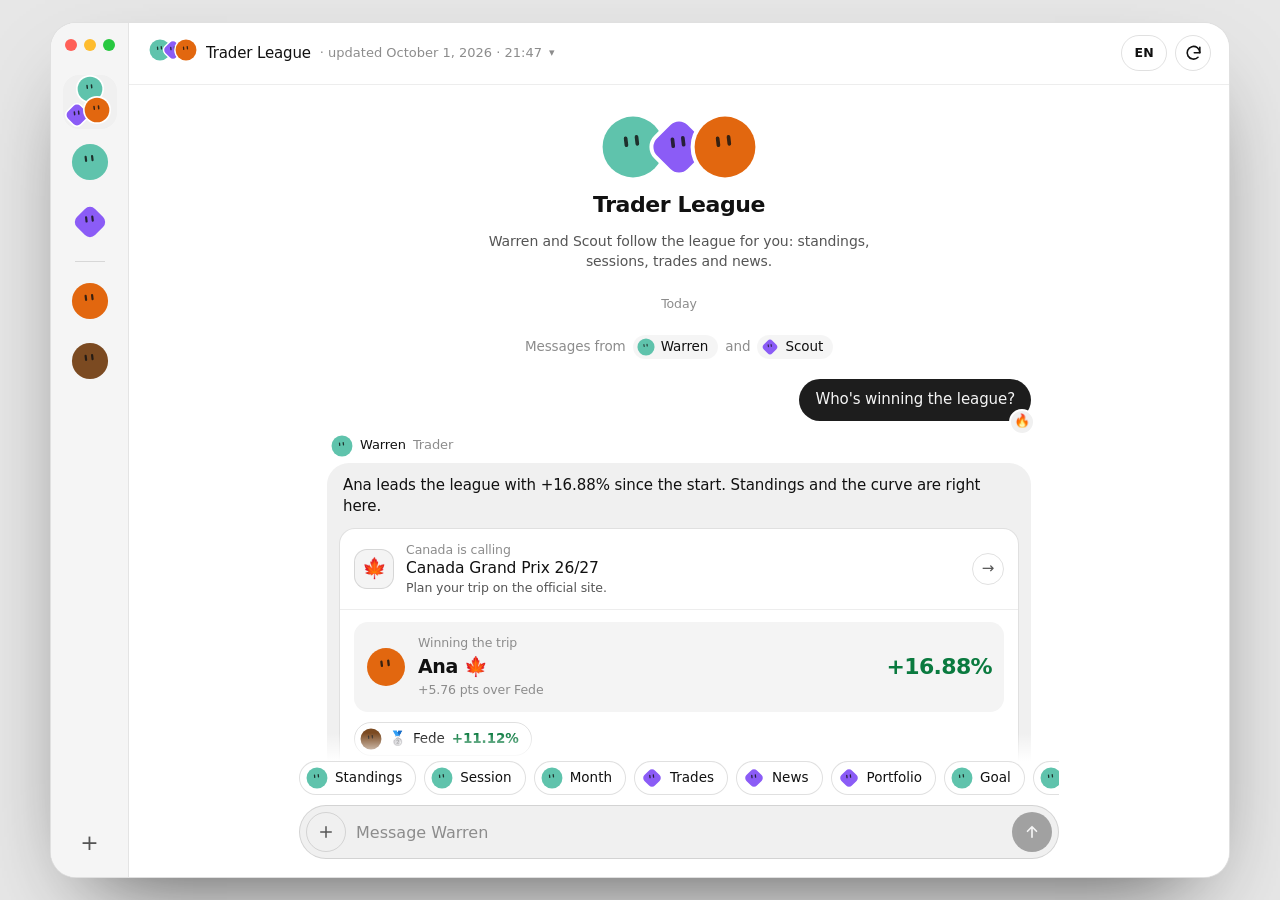
==== commit 4515f19a: "Bots vivos: parpadean y miran de reojo Warren y Scout parpadean (a veces dos veces seguidas) y miran" ====
--- a/docs/index.html
+++ b/docs/index.html
@@ -14,9 +14,9 @@
 <link rel="manifest" href="manifest.webmanifest" id="manifest-link">
 <meta name="apple-mobile-web-app-title" content="Trader League" id="app-title-meta">
 <title>Trader League</title>
-<link rel="stylesheet" href="assets/app.css?v=3">
-<script src="assets/i18n.js?v=3" defer></script>
-<script src="assets/app.js?v=3" defer></script>
+<link rel="stylesheet" href="assets/app.css?v=4">
+<script src="assets/i18n.js?v=4" defer></script>
+<script src="assets/app.js?v=4" defer></script>
 </head>
 <body>
 <div class="app">
--- a/docs/assets/app.css
+++ b/docs/assets/app.css
@@ -89,6 +89,35 @@
 /* varios agentes juntos («Connect the Bots»): se montan un poco */
 .stack { display: inline-flex; align-items: center; flex: none; }
 .stack .av + .av { margin-left: -9px; }
+/* blobs vivos: parpadean (todos) y miran de reojo (los bots). Cada uno lleva
+   su ritmo en --blink/--look y su desfase en --blink-at/--look-at (app.js),
+   así que nunca se mueven todos a la vez. Con «reducir movimiento» se
+   quedan quietos (regla del final). */
+.alive .eye { transform-box: fill-box; transform-origin: center;
+              animation: blink var(--blink, 6s) var(--blink-at, 0s) infinite; }
+.alive.twice .eye { animation-name: blink-twice; }
+.alive.bot .look { animation: look var(--look, 10s) var(--look-at, 0s) ease-in-out infinite; }
+.alive.thinking .look { animation: think 1.5s ease-in-out infinite; }
+@keyframes blink {
+  0%, 95%, 98.5%, 100% { transform: none; }
+  96.6% { transform: scaleY(0.1); }
+}
+@keyframes blink-twice {
+  0%, 92%, 94%, 96%, 98.5%, 100% { transform: none; }
+  93% { transform: scaleY(0.1); }
+  97.2% { transform: scaleY(0.1); }
+}
+@keyframes look {
+  0%, 30% { transform: none; }
+  33%, 46% { transform: translate(1.8px, -0.4px); }
+  49%, 71% { transform: none; }
+  74%, 85% { transform: translate(-1.7px, 0.6px); }
+  88%, 100% { transform: none; }
+}
+@keyframes think {
+  0%, 100% { transform: translate(1.6px, -1.4px); }
+  50% { transform: translate(-1.4px, -1.4px); }
+}
 .stack.xl .av + .av { margin-left: -18px; }
 
 /* ---- la app: carril + hilo ---------------------------------------------- */
@@ -252,19 +281,24 @@
 .key { display: inline-block; width: 9px; height: 9px; border-radius: 999px; flex: none;
        vertical-align: middle; margin-right: 7px; }
 
-/* cabeceras de Gran Premio: enlace a la web oficial del destino */
+/* cabeceras de Gran Premio: enlace a la web oficial del destino. Planas,
+   como la cabecera de cualquier otra tarjeta (nada de degradados): la
+   ficha del icono, el titular y una flecha en su botón redondo. */
 .gpban { display: flex; align-items: center; gap: 12px; margin: 0 -14px 12px;
-         padding: 12px 14px; text-decoration: none; color: #fff; }
-.gpban .cicon { flex: none; width: 38px; height: 38px; border-radius: 12px;
-                display: grid; place-items: center; font-size: 21px;
-                background: rgba(255,255,255,0.94); }
+         padding: 12px 14px; text-decoration: none; color: var(--ink);
+         border-bottom: 1px solid var(--line); }
+.gpban:hover { background: var(--hover); }
+.gpban .cicon { flex: none; width: 40px; height: 40px; border-radius: 13px;
+                display: grid; place-items: center; font-size: 20px;
+                background: var(--card-2); border: 1px solid var(--line-2); }
 .gpban .ctext { flex: 1 1 0; min-width: 0; }
-.gpban .ckicker { display: block; font-size: 12px; color: rgba(255,255,255,0.8); }
-.gpban .cmain { display: block; font-size: 15.5px; font-weight: 600; line-height: 1.25; }
-.gpban .csub { display: block; font-size: 12.5px; color: rgba(255,255,255,0.86); }
-.gpban .carrow { flex: none; font-size: 18px; opacity: 0.85; }
-.ca-banner { background: linear-gradient(135deg, #d9142f, #a80d22); }
-.vc-banner { background: linear-gradient(135deg, #0a6ea8, #12876f); }
+.gpban .ckicker { display: block; font-size: 12.5px; color: var(--muted); }
+.gpban .cmain { display: block; font-size: 15.5px; font-weight: 500; line-height: 1.25; }
+.gpban .csub { display: block; font-size: 12.5px; color: var(--ink-2); }
+.gpban .carrow { flex: none; width: 32px; height: 32px; border-radius: 999px;
+                 display: grid; place-items: center; font-size: 15px;
+                 border: 1px solid var(--line-2); color: var(--ink-2); }
+.gpban:hover .carrow { color: var(--ink); }
 
 /* quién va ganando (la general o el mes) y su podio */
 .gp-lead { display: flex; align-items: center; gap: 12px; padding: 12px;
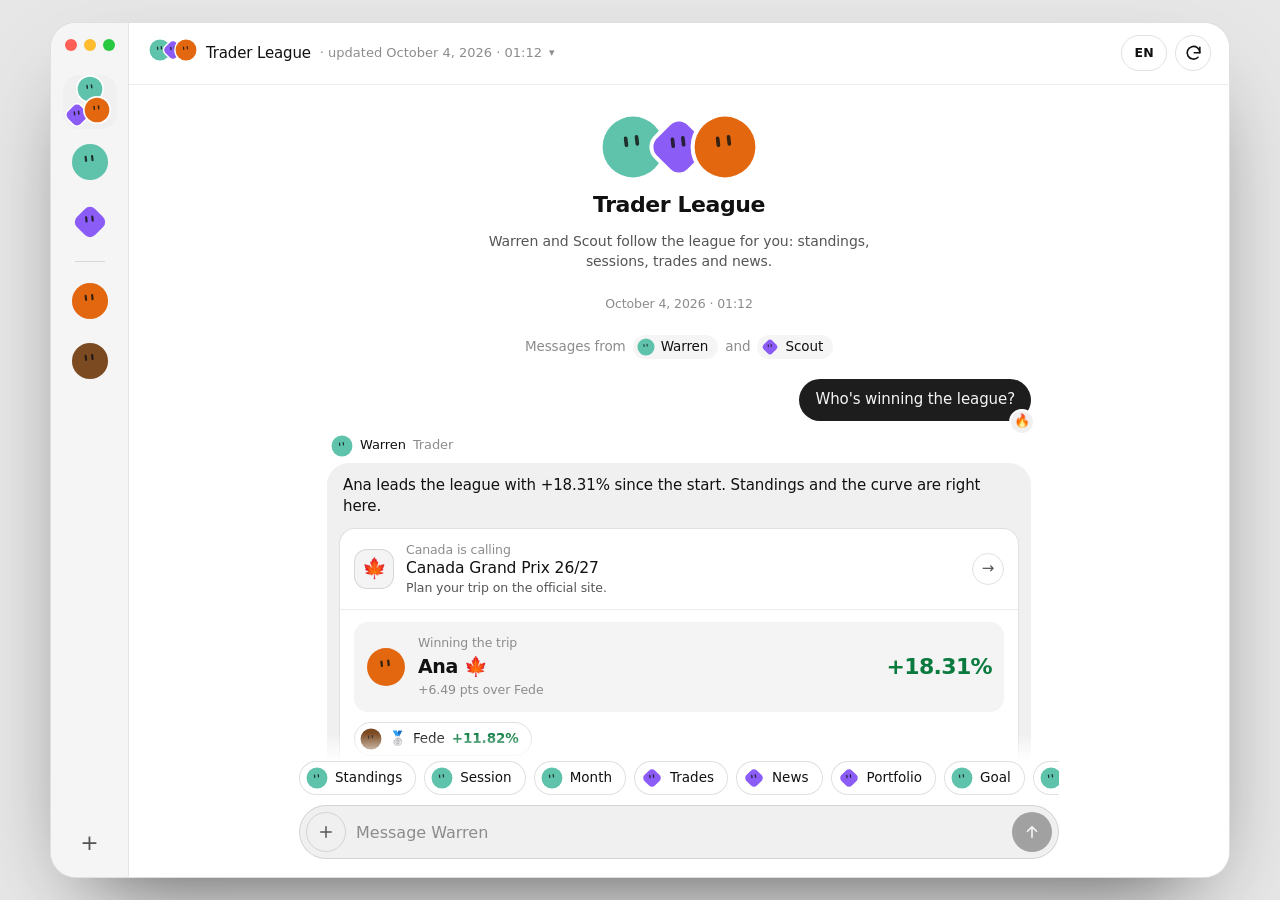
==== commit 95397ae5: "Nuevo icono de la app: favicon, iPhone, Android y vista previa al compartir Co-Authored-By: Claude O" ====
--- a/docs/index.html
+++ b/docs/index.html
@@ -9,8 +9,19 @@
 <meta name="theme-color" content="#111111" media="(prefers-color-scheme: dark)">
 <meta name="theme-color" content="#ffffff" media="(prefers-color-scheme: light)">
 <meta name="description" content="Trader League: Warren and Scout follow a Revolut trading league — standings, sessions, trades and news.">
-<link rel="icon" href="icon-android-192.png">
-<link rel="apple-touch-icon" href="icon-ios.png">
+<link rel="icon" href="favicon.ico?v=2" sizes="any">
+<link rel="icon" type="image/png" sizes="32x32" href="favicon-32.png?v=2">
+<link rel="icon" type="image/png" sizes="192x192" href="icon-android-192.png?v=2">
+<link rel="apple-touch-icon" sizes="180x180" href="icon-ios.png?v=2">
+<meta property="og:type" content="website">
+<meta property="og:title" content="Trader League">
+<meta property="og:description" content="Standings, sessions, trades and news of the Revolut trading league.">
+<meta property="og:url" content="https://fedegarlo.github.io/trader/">
+<meta property="og:image" content="https://fedegarlo.github.io/trader/og-image.png">
+<meta property="og:image:width" content="1200">
+<meta property="og:image:height" content="630">
+<meta name="twitter:card" content="summary_large_image">
+<meta name="twitter:image" content="https://fedegarlo.github.io/trader/og-image.png">
 <link rel="manifest" href="manifest.webmanifest" id="manifest-link">
 <meta name="apple-mobile-web-app-title" content="Trader League" id="app-title-meta">
 <title>Trader League</title>
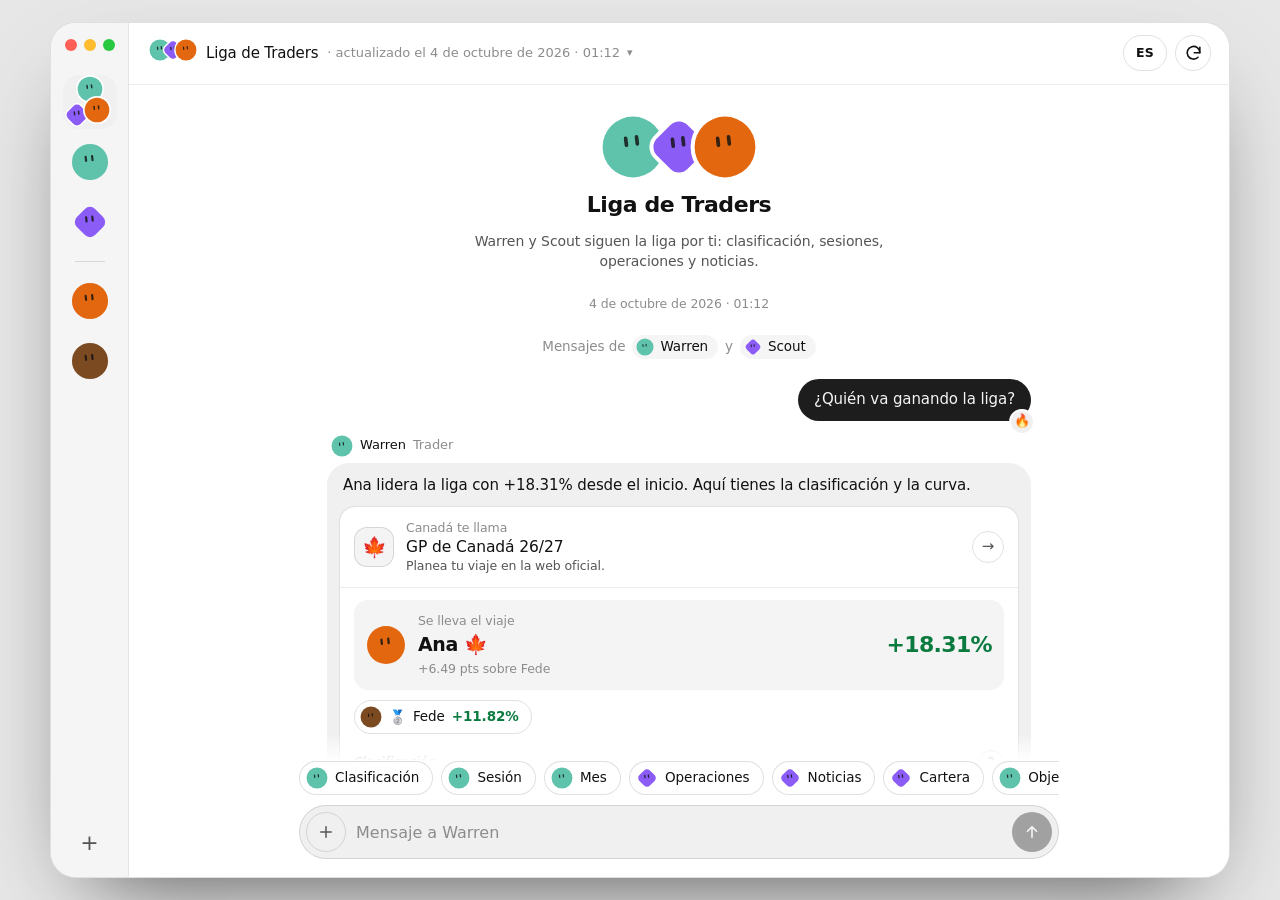
==== commit 915ae92b: "Añadir el español a la web y usarlo como idioma por defecto Co-Authored-By: Claude Opus 5.5 <noreply" ====
--- a/docs/index.html
+++ b/docs/index.html
@@ -1,5 +1,5 @@
 <!doctype html>
-<html lang="en">
+<html lang="es">
 <head>
 <meta charset="utf-8">
 <meta name="viewport" content="width=device-width, initial-scale=1, viewport-fit=cover">
@@ -8,23 +8,12 @@
      único que escribe `python -m trader ranking`. -->
 <meta name="theme-color" content="#111111" media="(prefers-color-scheme: dark)">
 <meta name="theme-color" content="#ffffff" media="(prefers-color-scheme: light)">
-<meta name="description" content="Trader League: Warren and Scout follow a Revolut trading league — standings, sessions, trades and news.">
-<link rel="icon" href="favicon.ico?v=2" sizes="any">
-<link rel="icon" type="image/png" sizes="32x32" href="favicon-32.png?v=2">
-<link rel="icon" type="image/png" sizes="192x192" href="icon-android-192.png?v=2">
-<link rel="apple-touch-icon" sizes="180x180" href="icon-ios.png?v=2">
-<meta property="og:type" content="website">
-<meta property="og:title" content="Trader League">
-<meta property="og:description" content="Standings, sessions, trades and news of the Revolut trading league.">
-<meta property="og:url" content="https://fedegarlo.github.io/trader/">
-<meta property="og:image" content="https://fedegarlo.github.io/trader/og-image.png">
-<meta property="og:image:width" content="1200">
-<meta property="og:image:height" content="630">
-<meta name="twitter:card" content="summary_large_image">
-<meta name="twitter:image" content="https://fedegarlo.github.io/trader/og-image.png">
-<link rel="manifest" href="manifest.webmanifest" id="manifest-link">
-<meta name="apple-mobile-web-app-title" content="Trader League" id="app-title-meta">
-<title>Trader League</title>
+<meta name="description" content="Liga de Traders: Warren y Scout siguen una liga de trading en Revolut — clasificación, sesiones, operaciones y noticias.">
+<link rel="icon" href="icon-android-192.png">
+<link rel="apple-touch-icon" href="icon-ios.png">
+<link rel="manifest" href="manifest-es.webmanifest" id="manifest-link">
+<meta name="apple-mobile-web-app-title" content="Liga de Traders" id="app-title-meta">
+<title>Liga de Traders</title>
 <link rel="stylesheet" href="assets/app.css?v=4">
 <script src="assets/i18n.js?v=4" defer></script>
 <script src="assets/app.js?v=4" defer></script>
@@ -36,7 +25,7 @@
     <div class="lights" aria-hidden="true"><i></i><i></i><i></i></div>
     <div id="rail-list" style="display:contents"></div>
     <span class="spacer"></span>
-    <a class="rail-plus" id="rail-mail" href="mailto:ligatrader26@gmail.com" aria-label="Send positions">+</a>
+    <a class="rail-plus" id="rail-mail" href="mailto:ligatrader26@gmail.com" aria-label="Enviar posiciones">+</a>
   </nav>
 
   <section class="pane">
@@ -48,8 +37,8 @@
         <span class="caret" aria-hidden="true">▾</span>
       </button>
       <div class="tb-actions">
-        <button class="rbtn lang" id="lang-btn" type="button" aria-haspopup="true" aria-expanded="false" aria-controls="lang-menu"><span id="lang-label">EN</span></button>
-        <button class="rbtn" id="refresh" type="button" aria-label="Refresh">
+        <button class="rbtn lang" id="lang-btn" type="button" aria-haspopup="true" aria-expanded="false" aria-controls="lang-menu"><span id="lang-label">ES</span></button>
+        <button class="rbtn" id="refresh" type="button" aria-label="Actualizar">
           <svg viewBox="0 0 24 24" fill="none" stroke="currentColor" stroke-width="2" stroke-linecap="round" stroke-linejoin="round" aria-hidden="true"><path d="M20 11a8 8 0 1 0-2.3 5.7"/><path d="M20 4v7h-7"/></svg>
         </button>
       </div>
@@ -69,11 +58,11 @@
     <form class="composer" id="composer" autocomplete="off">
       <div class="chips" id="chips"></div>
       <div class="box">
-        <a class="plus" id="upload-mail" href="mailto:ligatrader26@gmail.com" aria-label="Send positions">
+        <a class="plus" id="upload-mail" href="mailto:ligatrader26@gmail.com" aria-label="Enviar posiciones">
           <svg viewBox="0 0 24 24" fill="none" stroke="currentColor" stroke-width="2" stroke-linecap="round" aria-hidden="true"><path d="M12 5v14M5 12h14"/></svg>
         </a>
-        <input id="ask" type="text" enterkeyhint="send" autocapitalize="off" spellcheck="false" placeholder="Message Warren" aria-label="Message">
-        <button class="send" id="send" type="submit" disabled aria-label="Send">
+        <input id="ask" type="text" enterkeyhint="send" autocapitalize="off" spellcheck="false" placeholder="Mensaje a Warren" aria-label="Mensaje">
+        <button class="send" id="send" type="submit" disabled aria-label="Enviar">
           <svg viewBox="0 0 24 24" fill="none" stroke="currentColor" stroke-width="2.2" stroke-linecap="round" stroke-linejoin="round" aria-hidden="true"><path d="M12 19V5M6 11l6-6 6 6"/></svg>
         </button>
       </div>
@@ -82,7 +71,7 @@
 </div>
 
 <div class="modal" id="modal" aria-hidden="true">
-  <div class="sheet" id="sheet" role="dialog" aria-modal="true" aria-label="Detail">
+  <div class="sheet" id="sheet" role="dialog" aria-modal="true" aria-label="Detalle">
     <div class="grab"></div>
     <div id="modal-body"></div>
   </div>
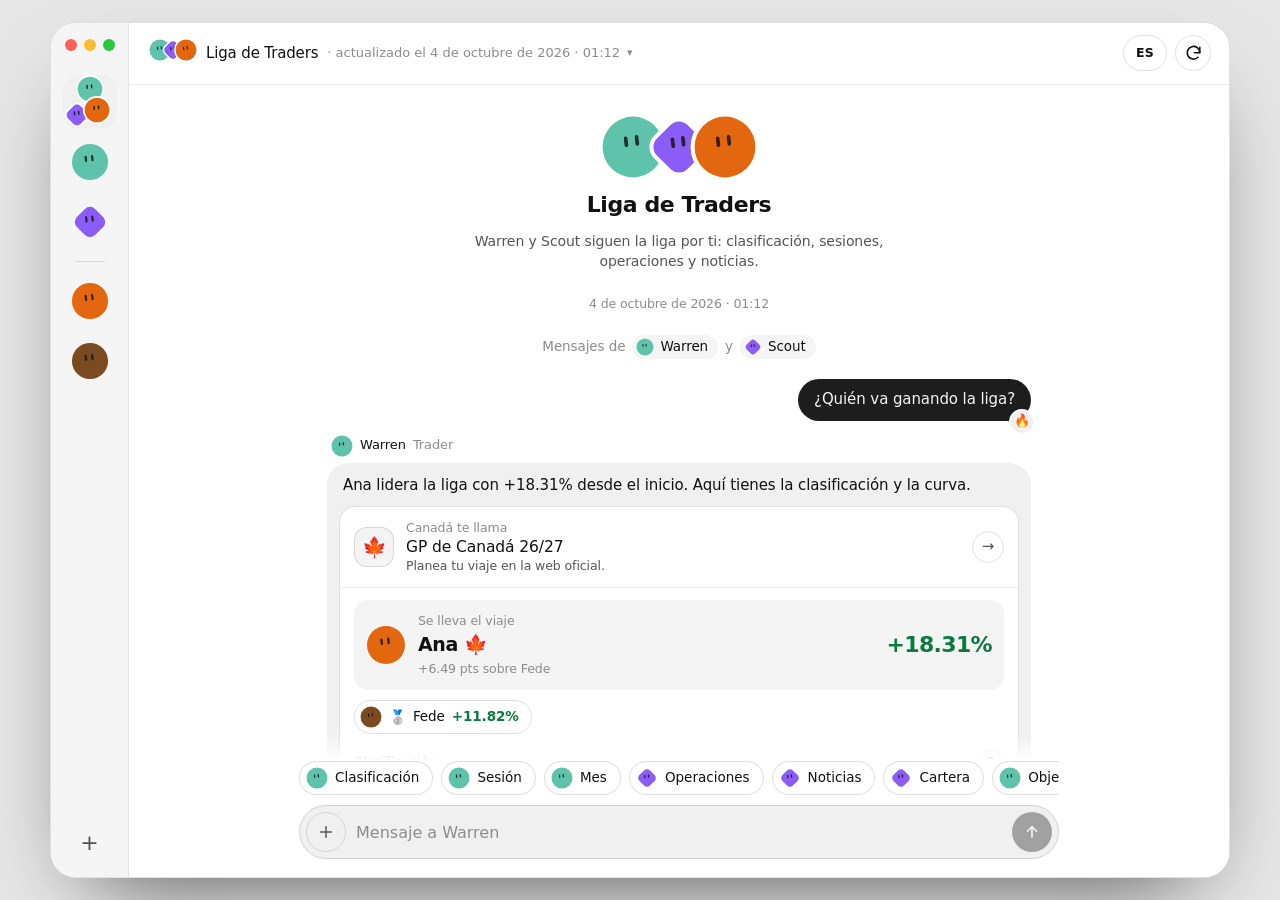
==== commit 8847ba86: "Fusionar main (nuevo icono) en la rama del español Co-Authored-By: Claude Opus 5.5 <noreply@anthropi" ====
--- a/docs/index.html
+++ b/docs/index.html
@@ -9,14 +9,26 @@
 <meta name="theme-color" content="#111111" media="(prefers-color-scheme: dark)">
 <meta name="theme-color" content="#ffffff" media="(prefers-color-scheme: light)">
 <meta name="description" content="Liga de Traders: Warren y Scout siguen una liga de trading en Revolut — clasificación, sesiones, operaciones y noticias.">
-<link rel="icon" href="icon-android-192.png">
-<link rel="apple-touch-icon" href="icon-ios.png">
+<link rel="icon" href="favicon.ico?v=2" sizes="any">
+<link rel="icon" type="image/png" sizes="32x32" href="favicon-32.png?v=2">
+<link rel="icon" type="image/png" sizes="192x192" href="icon-android-192.png?v=2">
+<link rel="apple-touch-icon" sizes="180x180" href="icon-ios.png?v=2">
+<meta property="og:type" content="website">
+<meta property="og:locale" content="es_ES">
+<meta property="og:title" content="Liga de Traders">
+<meta property="og:description" content="Clasificación, sesiones, operaciones y noticias de la liga de trading en Revolut.">
+<meta property="og:url" content="https://fedegarlo.github.io/trader/">
+<meta property="og:image" content="https://fedegarlo.github.io/trader/og-image.png">
+<meta property="og:image:width" content="1200">
+<meta property="og:image:height" content="630">
+<meta name="twitter:card" content="summary_large_image">
+<meta name="twitter:image" content="https://fedegarlo.github.io/trader/og-image.png">
 <link rel="manifest" href="manifest-es.webmanifest" id="manifest-link">
 <meta name="apple-mobile-web-app-title" content="Liga de Traders" id="app-title-meta">
 <title>Liga de Traders</title>
-<link rel="stylesheet" href="assets/app.css?v=4">
-<script src="assets/i18n.js?v=4" defer></script>
-<script src="assets/app.js?v=4" defer></script>
+<link rel="stylesheet" href="assets/app.css?v=5">
+<script src="assets/i18n.js?v=5" defer></script>
+<script src="assets/app.js?v=5" defer></script>
 </head>
 <body>
 <div class="app">
